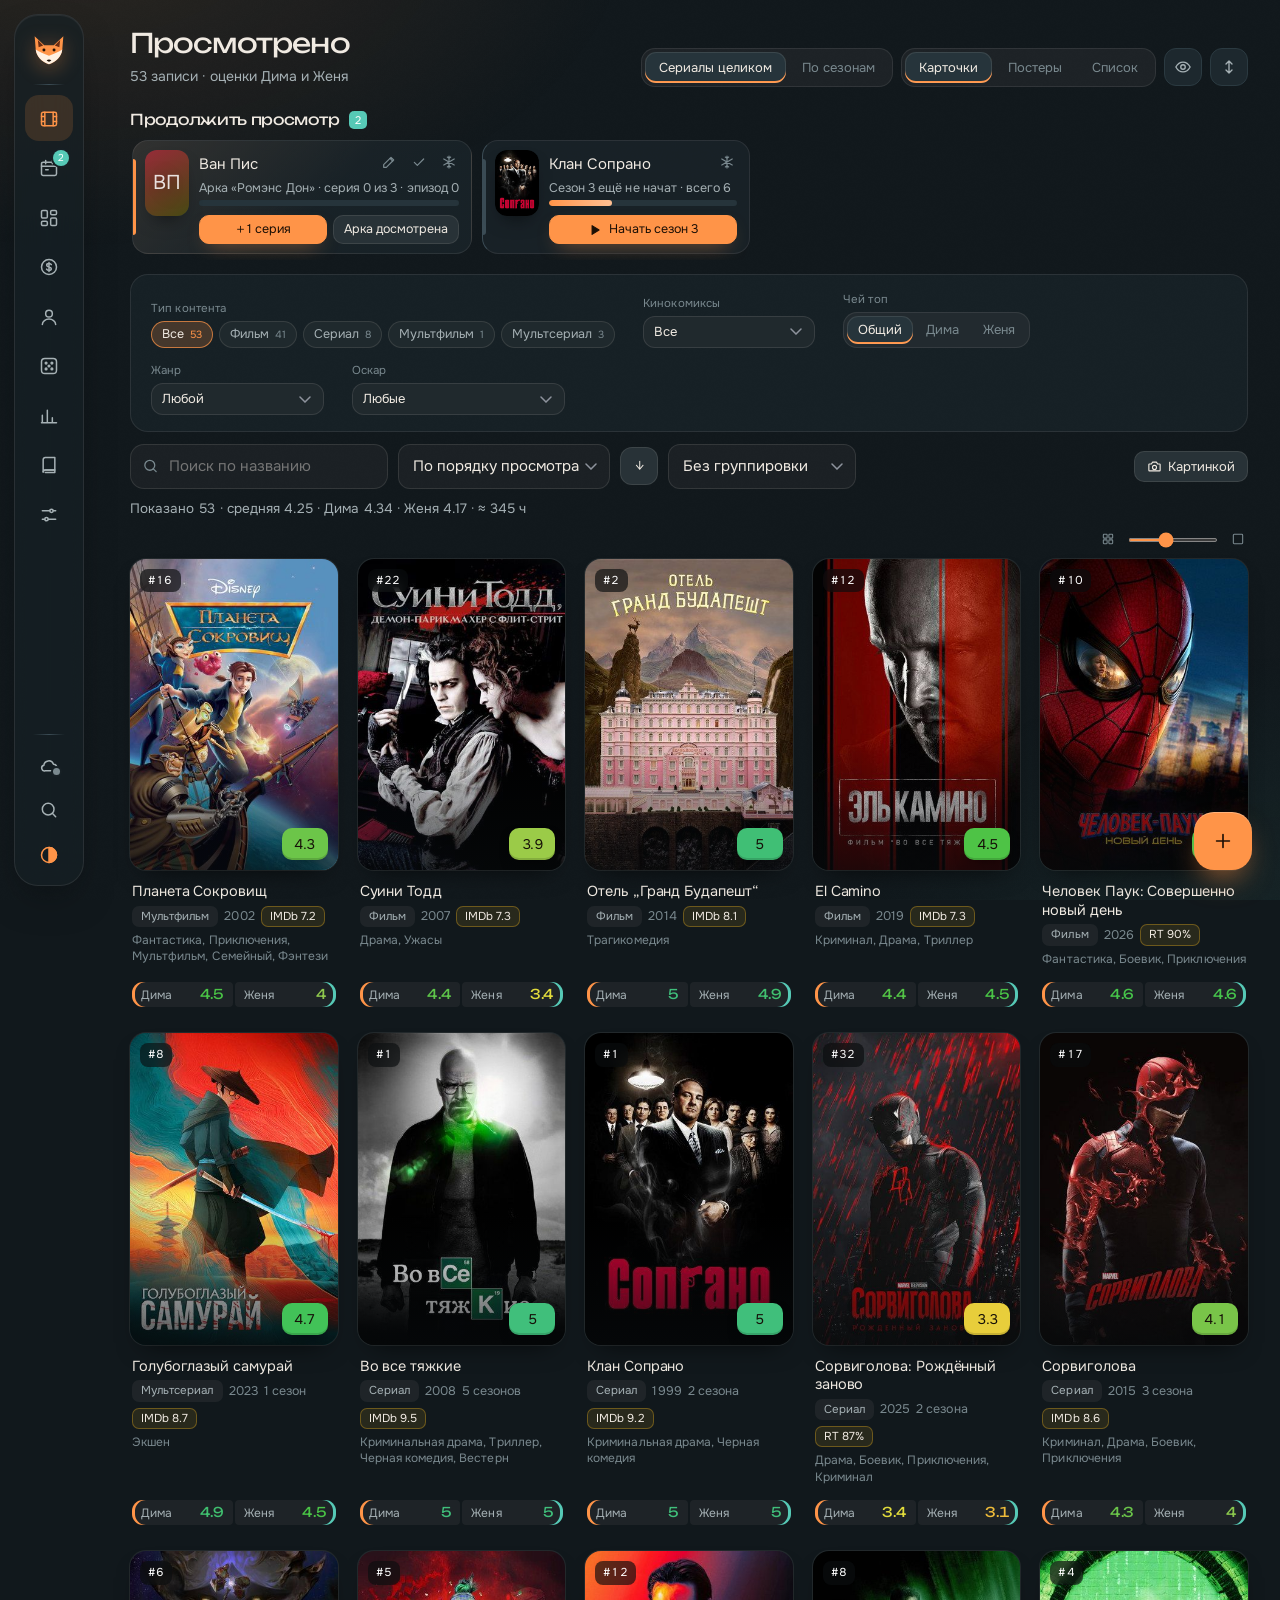
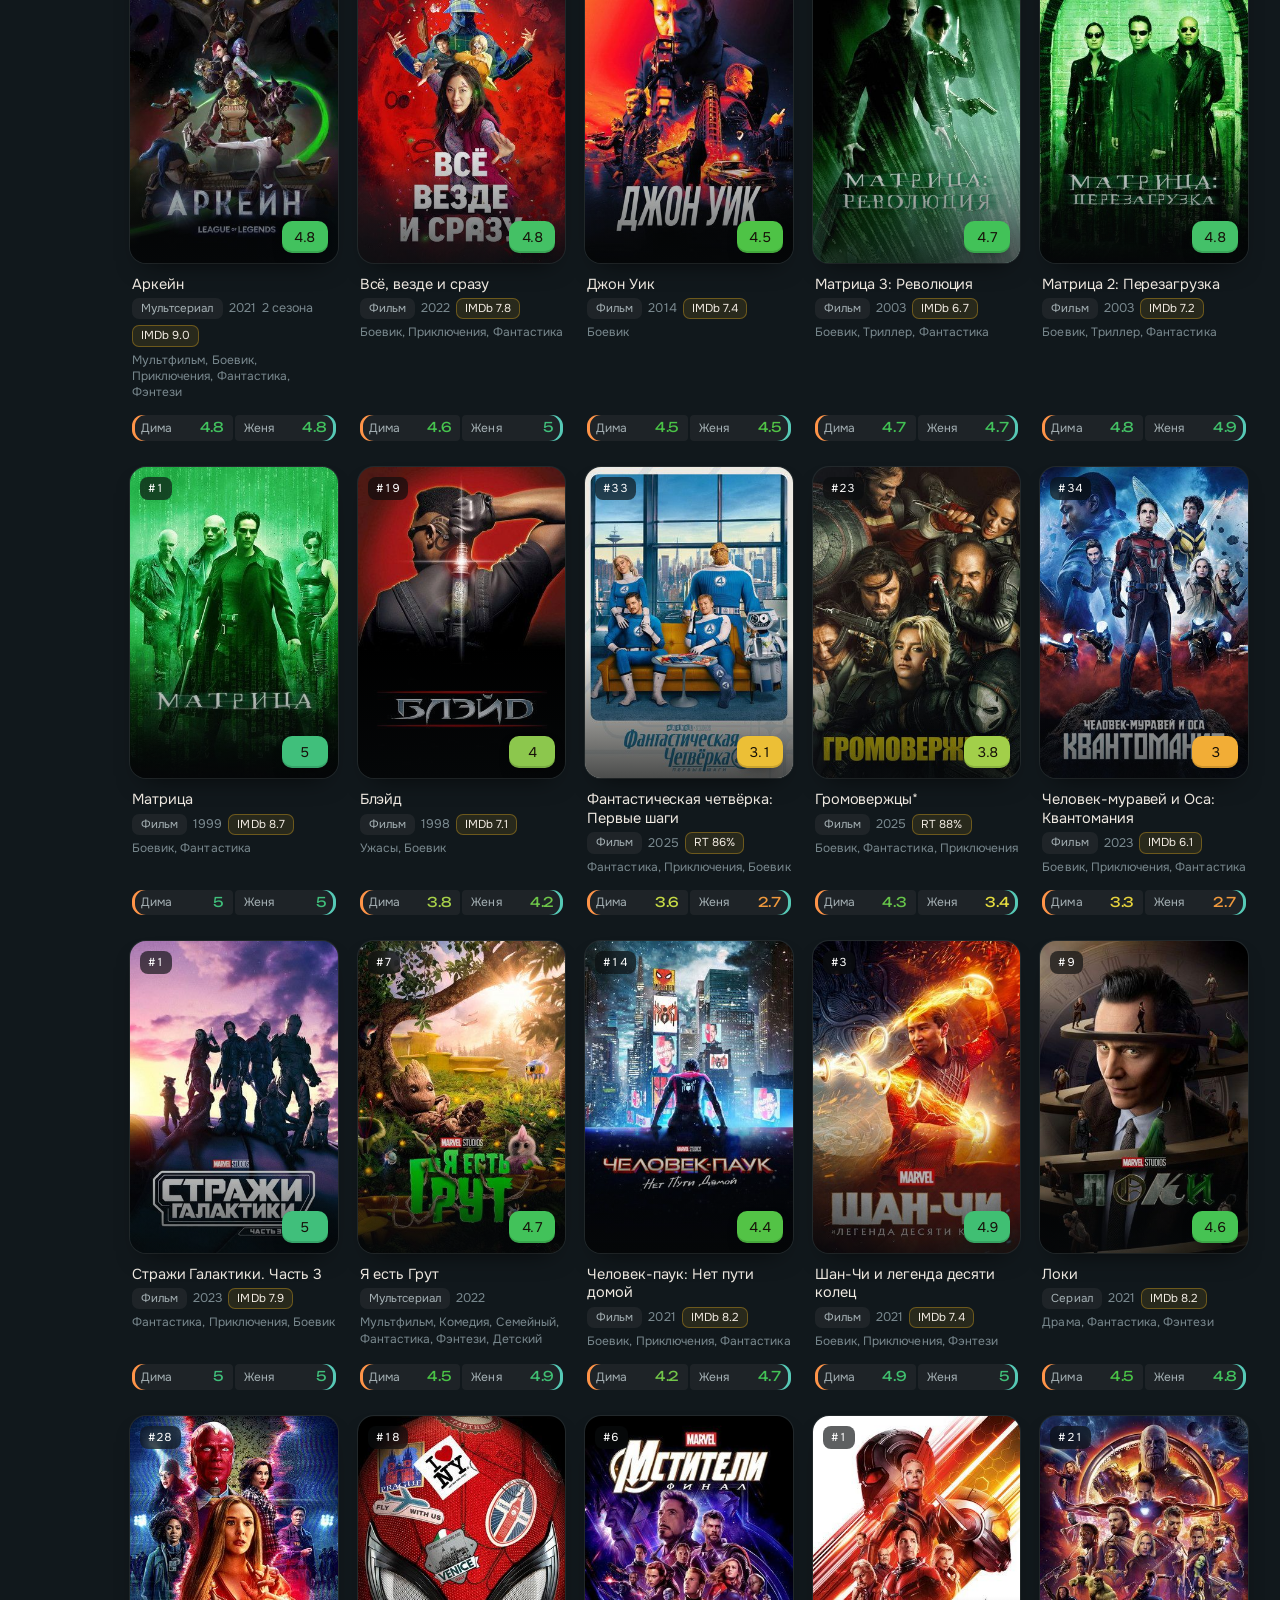
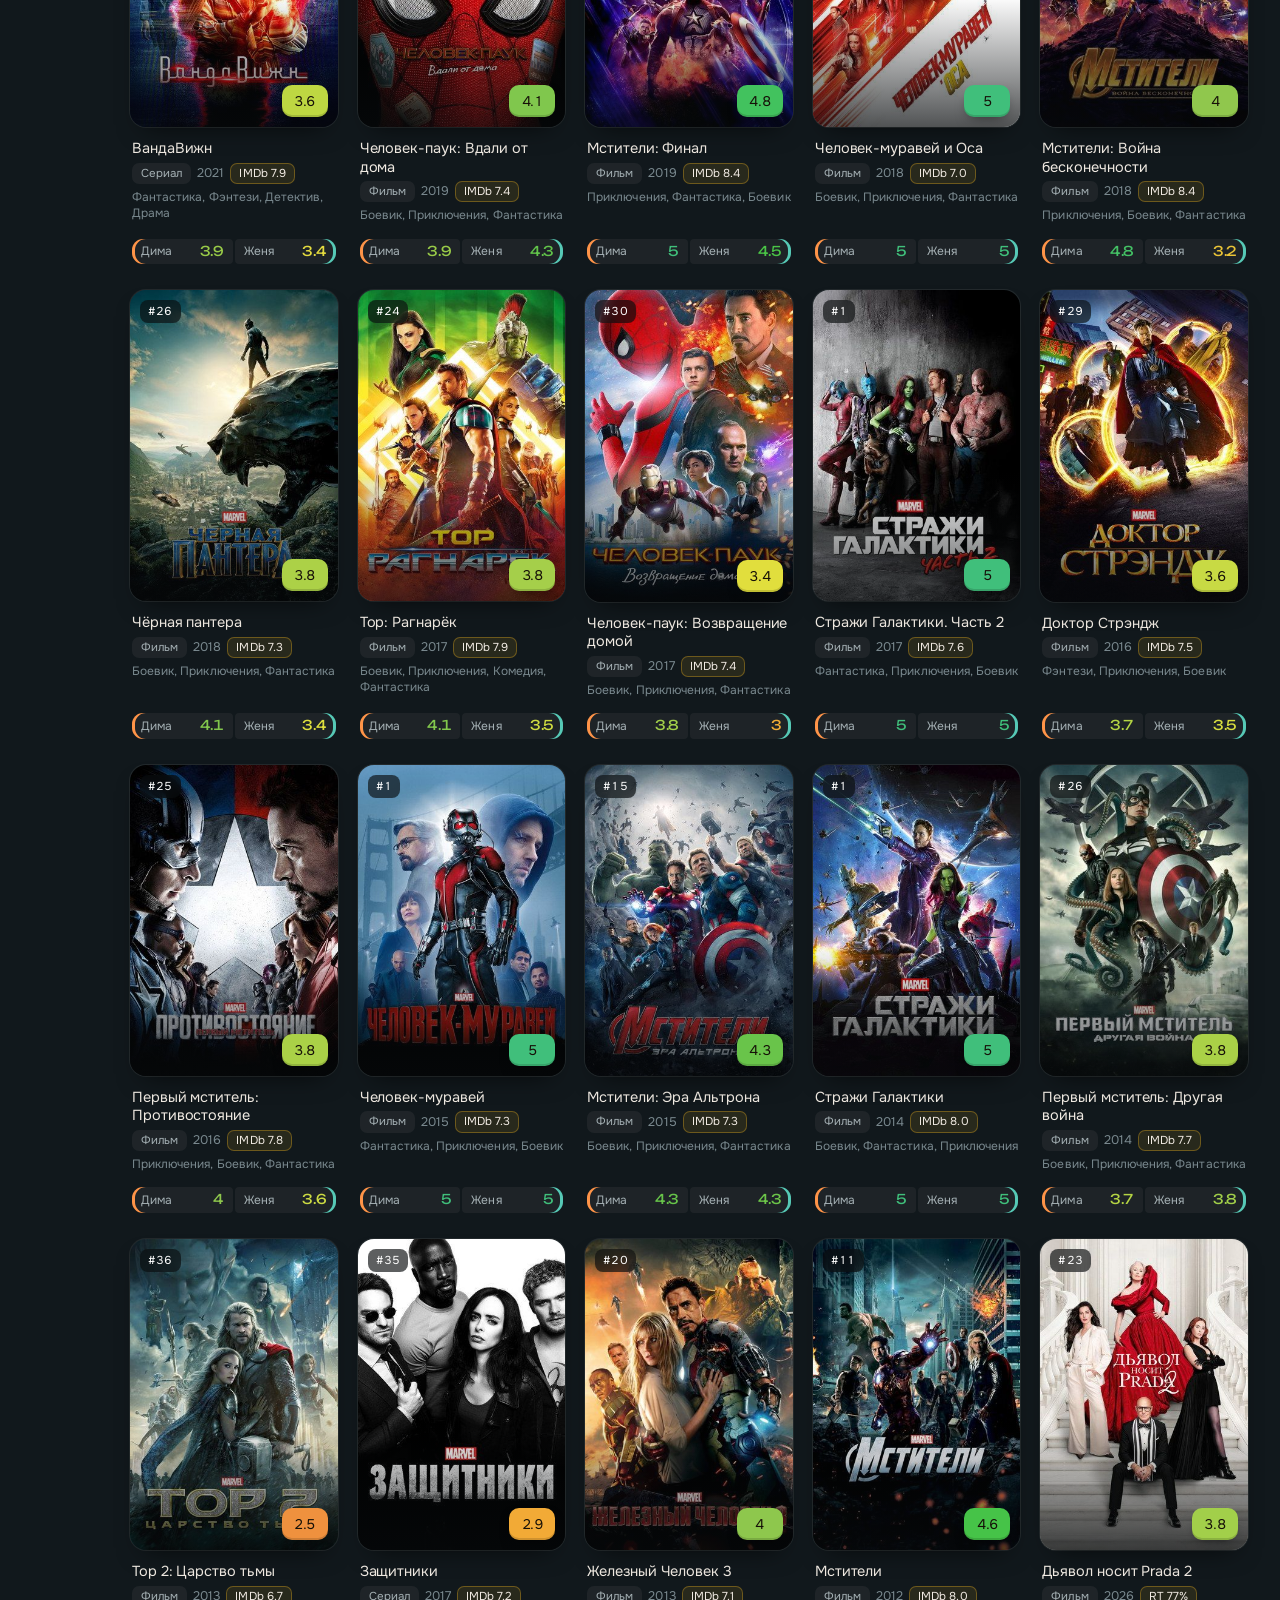
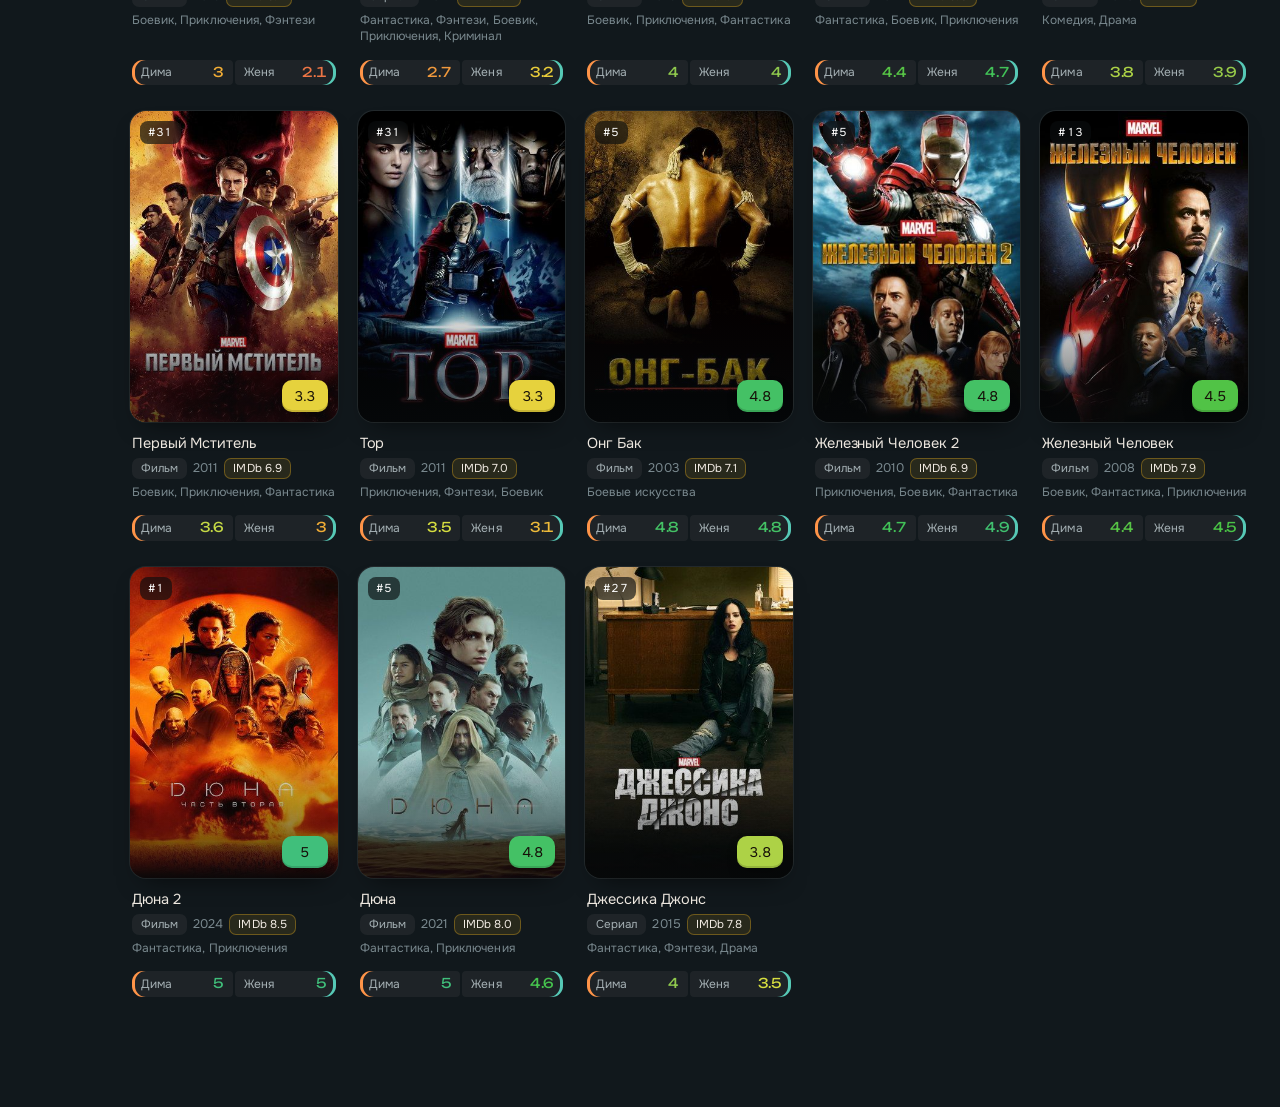
==== index.html @ 74e29191 "Add files via upload" ====
<!doctype html>
<html lang="ru">
<head>
<meta charset="utf-8">
<meta name="viewport" content="width=device-width,initial-scale=1,viewport-fit=cover">
<title>Лисьи оценки</title>
<meta name="theme-color" content="#11181c" id="themeColor">
<meta name="application-name" content="Лисьи Оценки">
<meta name="mobile-web-app-capable" content="yes">
<meta name="apple-mobile-web-app-capable" content="yes">
<meta name="apple-mobile-web-app-status-bar-style" content="black-translucent">
<meta name="apple-mobile-web-app-title" content="Лисьи Оценки">
<link rel="apple-touch-icon" href="[data-uri]">
<link rel="icon" href="data:image/svg+xml,%3Csvg%20viewBox%3D%220%200%2064%2064%22%20xmlns%3D%22http%3A//www.w3.org/2000/svg%22%3E%3Cdefs%3E%3ClinearGradient%20id%3D%22fxg%22%20x1%3D%220%22%20y1%3D%220%22%20x2%3D%221%22%20y2%3D%221%22%3E%3Cstop%20offset%3D%220%22%20stop-color%3D%22%23ffb056%22/%3E%3Cstop%20offset%3D%221%22%20stop-color%3D%22%23f0602a%22/%3E%3C/linearGradient%3E%3C/defs%3E%3Cpath%20d%3D%22M5%206%20L23%2023%20H41%20L59%206%20L57%2031%20C55.5%2045%2045%2054%2032%2059%20C19%2054%208.5%2045%207%2031%20Z%22%20fill%3D%22url%28%23fxg%29%22/%3E%3Cpath%20d%3D%22M11%2013%20L21%2023.5%20L12.5%2027%20Z%20M53%2013%20L43%2023.5%20L51.5%2027%20Z%22%20fill%3D%22%237a2c10%22/%3E%3Cpath%20d%3D%22M7%2031%20C14%2035.5%2022%2039%2032%2043%20C42%2039%2050%2035.5%2057%2031%20C55.5%2045%2045%2054%2032%2059%20C19%2054%208.5%2045%207%2031%20Z%22%20fill%3D%22%23fff3e8%22/%3E%3Ccircle%20cx%3D%2222.5%22%20cy%3D%2232%22%20r%3D%222.8%22%20fill%3D%22%232a1206%22/%3E%3Ccircle%20cx%3D%2241.5%22%20cy%3D%2232%22%20r%3D%222.8%22%20fill%3D%22%232a1206%22/%3E%3Cpath%20d%3D%22M27.5%2051.5%20Q32%2048.5%2036.5%2051.5%20Q32%2057%2027.5%2051.5%20Z%22%20fill%3D%22%232a1206%22/%3E%3C/svg%3E">
<link rel="preconnect" href="https://fonts.googleapis.com">
<link rel="preconnect" href="https://fonts.gstatic.com" crossorigin>
<link href="https://fonts.googleapis.com/css2?family=Onest:wght@400;500;600;700;800&family=Unbounded:wght@400;500;600&display=swap" rel="stylesheet">
<style>
@font-face{font-family:"Samsung Sans";font-weight:400;src:local("Samsung Sans"),local("SamsungSans"),local("SamsungSans-Regular"),url("fonts/SamsungSans-Regular.woff2") format("woff2"),url("fonts/SamsungSans-Regular.ttf") format("truetype")}
@font-face{font-family:"Samsung Sans";font-weight:700;src:local("Samsung Sans Bold"),local("SamsungSans-Bold"),url("fonts/SamsungSans-Bold.woff2") format("woff2"),url("fonts/SamsungSans-Bold.ttf") format("truetype")}
:root{
  --bg:#131416;--bg2:#1a1c1f;--card:#212327;--card2:#292c31;--line:#2f3238;--line2:#3a3e45;
  --tx:#e2e4e8;--tx2:#8e939d;--tx3:#5e6370;
  --acc:#8eaadc;--acc2:#6dbba1;--accTx:#131416;
  --ok:#5ea06c;--bad:#c26054;
  --r:10px;--r2:6px;
  --sh:0 8px 28px rgba(0,0,0,.5);
  --sb:66px;--sb-open:220px;
  --hfont:"Samsung Sans","SamsungOne","Segoe UI",system-ui,-apple-system,sans-serif;
  --font:"Samsung Sans","SamsungOne","Segoe UI",system-ui,-apple-system,Roboto,sans-serif;
  --fox1:#8eaadc;--fox2:#5a7db5;--foxEar:#3a4560;--foxBelly:#e2e4e8;--foxEye:#1a1c1f;
  --gridMin:178px;
  --card-g:rgba(33,35,39,0.55);--bg2-g:rgba(26,28,31,0.65);--bg2-gd:rgba(26,28,31,0.78);--bg2-gdh:rgba(26,28,31,0.72);
  --card-g2:rgba(33,35,39,0.5);--card-gk:rgba(33,35,39,0.45);--card-gs:rgba(33,35,39,0.4);--card-ge:rgba(33,35,39,0.25);--card2-g:rgba(41,44,49,0.5);
  color-scheme:dark;
}
:root[data-theme="light"]{
  --bg:#f0f1f3;--bg2:#e4e6ea;--card:#ffffff;--card2:#f5f6f8;--line:#d5d8de;--line2:#c3c7cf;
  --tx:#16181d;--tx2:#5c6070;--tx3:#8a8e9a;
  --acc:#4a6fa5;--acc2:#3d8e6f;--accTx:#fff;
  --sh:0 6px 20px rgba(20,22,30,.07);
  --fox1:#4a6fa5;--fox2:#3a5585;--foxEar:#7a8da8;--foxBelly:#ffffff;--foxEye:#16181d;
  --card-g:rgba(255,255,255,0.75);--bg2-g:rgba(228,230,234,0.8);--bg2-gd:rgba(228,230,234,0.88);--bg2-gdh:rgba(228,230,234,0.72);
  --card-g2:rgba(255,255,255,0.5);--card-gk:rgba(255,255,255,0.45);--card-gs:rgba(255,255,255,0.4);--card-ge:rgba(255,255,255,0.25);--card2-g:rgba(245,246,248,0.5);
  color-scheme:light;
}
:root[data-theme="warm"]{
  --bg:#100e0b;--bg2:#181410;--card:#1f1b16;--card2:#28231c;--line:#332d25;--line2:#403930;
  --tx:#ece6db;--tx2:#a49989;--tx3:#706457;
  --acc:#cf8a2e;--acc2:#6a917c;--accTx:#100e0b;
  --fox1:#ffb056;--fox2:#f0602a;--foxEar:#7a2c10;--foxBelly:#fff3e8;--foxEye:#2a1206;
  --card-g:rgba(31,27,22,0.55);--bg2-g:rgba(24,20,16,0.65);--bg2-gd:rgba(24,20,16,0.78);--bg2-gdh:rgba(24,20,16,0.72);
  --card-g2:rgba(31,27,22,0.5);--card-gk:rgba(31,27,22,0.45);--card-gs:rgba(31,27,22,0.4);--card-ge:rgba(31,27,22,0.25);--card2-g:rgba(40,35,28,0.5);
}
:root[data-theme="ocean"]{
  --bg:#0a1620;--bg2:#0f1e2c;--card:#142838;--card2:#1a3248;--line:#1e3c52;--line2:#28506a;
  --tx:#d8eaf4;--tx2:#7a9db8;--tx3:#506a80;
  --acc:#56c8d8;--acc2:#44a0b8;--accTx:#0a1620;
  --fox1:#56c8d8;--fox2:#2a90a8;--foxEar:#1a4a5c;--foxBelly:#d8eaf4;--foxEye:#0a1620;
  --card-g:rgba(20,40,56,0.55);--bg2-g:rgba(15,30,44,0.65);--bg2-gd:rgba(15,30,44,0.78);--bg2-gdh:rgba(15,30,44,0.72);
  --card-g2:rgba(20,40,56,0.5);--card-gk:rgba(20,40,56,0.45);--card-gs:rgba(20,40,56,0.4);--card-ge:rgba(20,40,56,0.25);--card2-g:rgba(26,50,72,0.5);
}
:root[data-theme="forest"]{
  --bg:#0c1410;--bg2:#101c16;--card:#162820;--card2:#1e3228;--line:#243c30;--line2:#30503e;
  --tx:#d8f0e4;--tx2:#7aaa90;--tx3:#507060;
  --acc:#6dbba1;--acc2:#a0c878;--accTx:#0c1410;
  --fox1:#6dbba1;--fox2:#3d8e6f;--foxEar:#1a4a30;--foxBelly:#d8f0e4;--foxEye:#0c1410;
  --card-g:rgba(22,40,32,0.55);--bg2-g:rgba(16,28,22,0.65);--bg2-gd:rgba(16,28,22,0.78);--bg2-gdh:rgba(16,28,22,0.72);
  --card-g2:rgba(22,40,32,0.5);--card-gk:rgba(22,40,32,0.45);--card-gs:rgba(22,40,32,0.4);--card-ge:rgba(22,40,32,0.25);--card2-g:rgba(30,50,40,0.5);
}
:root[data-theme="glass"]{
  --bg:#10121a;--bg2:#181c28;--card:#1e2230;--card2:#262a3a;--line:#303648;--line2:#3c4258;
  --tx:#e8eaf0;--tx2:#8a90a8;--tx3:#5a6078;
  --acc:#a8c0f0;--acc2:#80d0b0;--accTx:#10121a;
  --sh:0 8px 32px rgba(0,0,0,.35);
  --fox1:#a8c0f0;--fox2:#7090c8;--foxEar:#404870;--foxBelly:#e8eaf0;--foxEye:#10121a;
  --card-g:rgba(30,34,48,0.55);--bg2-g:rgba(24,28,40,0.65);--bg2-gd:rgba(24,28,40,0.78);--bg2-gdh:rgba(24,28,40,0.72);
  --card-g2:rgba(30,34,48,0.5);--card-gk:rgba(30,34,48,0.45);--card-gs:rgba(30,34,48,0.4);--card-ge:rgba(30,34,48,0.25);--card2-g:rgba(38,42,58,0.5);
}
:root[data-theme="neon"]{
  --bg:#0e0a18;--bg2:#140e22;--card:#1c1430;--card2:#241c3a;--line:#2e2448;--line2:#3a3058;
  --tx:#ece0ff;--tx2:#9a88c0;--tx3:#6a5890;
  --acc:#c77dff;--acc2:#ff6b9d;--accTx:#0e0a18;
  --fox1:#c77dff;--fox2:#9b5de5;--foxEar:#4a2080;--foxBelly:#ece0ff;--foxEye:#0e0a18;
  --card-g:rgba(28,20,48,0.55);--bg2-g:rgba(20,14,34,0.65);--bg2-gd:rgba(20,14,34,0.78);--bg2-gdh:rgba(20,14,34,0.72);
  --card-g2:rgba(28,20,48,0.5);--card-gk:rgba(28,20,48,0.45);--card-gs:rgba(28,20,48,0.4);--card-ge:rgba(28,20,48,0.25);--card2-g:rgba(36,28,58,0.5);
}
*{box-sizing:border-box}
html,body{margin:0}
body{background:var(--bg);color:var(--tx);font:15px/1.5 var(--font);min-height:100vh;-webkit-font-smoothing:antialiased;transition:background .35s ease,color .25s ease;overflow-x:hidden}
body::before{content:"";position:fixed;inset:0;pointer-events:none;z-index:-1;background:radial-gradient(120% 70% at 0% 0%,color-mix(in srgb,var(--acc) 7%,transparent),transparent 55%)}
body::after{content:"";position:fixed;inset:0;pointer-events:none;z-index:-1;opacity:.05;background-image:url("data:image/svg+xml,%3Csvg xmlns='http://www.w3.org/2000/svg' width='160' height='160'%3E%3Cfilter id='n'%3E%3CfeTurbulence type='fractalNoise' baseFrequency='.85' numOctaves='2' stitchTiles='stitch'/%3E%3CfeColorMatrix values='0 0 0 0 .5 0 0 0 0 .5 0 0 0 0 .5 0 0 0 .55 0'/%3E%3C/filter%3E%3Crect width='100%25' height='100%25' filter='url(%23n)'/%3E%3C/svg%3E");mix-blend-mode:overlay}
:root[data-theme="light"] body::after{opacity:.09;mix-blend-mode:multiply}
button,input,select,textarea{font:inherit;color:inherit}
a{color:var(--acc)}
h1,h2,h3{font-family:var(--hfont);font-weight:700;letter-spacing:-.02em;margin:0}

/* ===== SIDEBAR — floating, rounded, sectored ===== */
.sidebar{position:fixed;top:12px;left:12px;bottom:12px;width:var(--sb);z-index:40;
  background:var(--bg2-g);backdrop-filter:blur(18px) saturate(1.2);
  border:1px solid var(--line);border-radius:14px;
  display:flex;flex-direction:column;overflow:hidden;
  transition:width .24s cubic-bezier(.4,0,.2,1),background .35s ease,border-color .3s;
  box-shadow:inset 0 1px 0 rgba(255,255,255,.04),0 10px 30px rgba(0,0,0,.28)}
.sidebar:hover{width:var(--sb-open)}

/* sector: logo */
.sb-logo{display:flex;align-items:center;justify-content:center;height:56px;flex:none;padding:10px;border-bottom:1px solid var(--line)}
.sb-logo svg{width:32px;height:32px;flex:none}
/* fox dynamic colors */
.fox-body{fill:var(--fox1)}.fox-ear{fill:var(--foxEar)}.fox-belly{fill:var(--foxBelly)}.fox-eye{fill:var(--foxEye)}

/* sector: tabs */
.sidebar .tabsw{flex:1;min-height:0;display:flex;flex-direction:column;overflow:hidden;border-bottom:1px solid var(--line)}
.sidebar .tarr{display:none}
.sidebar nav.tabs{display:flex;flex-direction:column;gap:2px;overflow-y:auto;overflow-x:hidden;scrollbar-width:none;padding:8px 8px;flex:1;-webkit-mask-image:none;mask-image:none}
.sidebar nav.tabs::-webkit-scrollbar{display:none}
.sidebar nav.tabs a{color:var(--tx2);text-decoration:none;padding:9px 11px;border-radius:10px;font-weight:600;font-size:13.5px;white-space:nowrap;display:flex;gap:10px;align-items:center;transition:color .15s,background .15s;overflow:hidden}
.sidebar nav.tabs a:hover{color:var(--tx);background:color-mix(in srgb,var(--tx) 6%,transparent)}
.sidebar nav.tabs a{position:relative}
.sidebar nav.tabs a.on{color:var(--tx);background:color-mix(in srgb,var(--tx) 8%,transparent)}
.sidebar nav.tabs a.on::before{content:"";position:absolute;left:0;top:10px;bottom:10px;width:3px;border-radius:0 3px 3px 0;background:var(--acc)}
.sidebar nav.tabs a.on .ic{color:var(--acc)}
.sidebar nav.tabs a .ic{font-size:17px;flex:none;width:24px;text-align:center}
.sidebar nav.tabs a .ln{opacity:0;transition:opacity .18s;white-space:nowrap}
.sidebar:hover nav.tabs a .ln{opacity:1}
.sidebar nav.tabs a .sn{display:none}
.sidebar nav.tabs a .nb{margin-left:auto}
@media (min-width:821px){
  .sidebar:not(:hover) nav.tabs a .nb{position:absolute;left:28px;top:5px;margin:0;min-width:16px;height:16px;padding:0 4px;font-size:10px;border-radius:8px;box-shadow:0 0 0 2px var(--bg2)}
}
.sidebar nav.tabs.drag{cursor:grabbing}
.sidebar nav.tabs.drag a{pointer-events:none}
.sidebar nav.tabs a{user-select:none;-webkit-user-drag:none}

/* sector: action buttons at bottom */
.sb-actions{display:flex;flex-direction:column;gap:4px;padding:8px;flex:none}
.sb-actions .sb-btn{display:flex;align-items:center;gap:10px;padding:9px 11px;border:none;background:transparent;border-radius:10px;cursor:pointer;font-weight:600;font-size:13.5px;color:var(--tx2);white-space:nowrap;overflow:hidden;transition:color .15s,background .15s}
.sb-actions .sb-btn:hover{color:var(--tx);background:color-mix(in srgb,var(--tx) 6%,transparent)}
.sb-actions .sb-btn .sb-ic{font-size:17px;flex:none;width:24px;text-align:center}
.sb-actions .sb-btn .sb-ln{opacity:0;transition:opacity .18s;white-space:nowrap}
.sidebar:hover .sb-actions .sb-btn .sb-ln{opacity:1}
.sb-actions .sb-btn.pri{color:var(--acc)}
.sb-actions .sb-btn.pri:hover{background:color-mix(in srgb,var(--acc) 10%,transparent)}
/* cloud status dot inside sidebar btn */
.sb-actions .sb-btn.cloudb{position:relative}
.sb-actions .sb-btn .sb-ic{position:relative;display:inline-flex;align-items:center;justify-content:center;height:20px}
.sb-actions .sb-btn.cloudb .sb-dot{position:absolute;right:1px;bottom:0;width:7px;height:7px;border-radius:50%;background:var(--tx3);box-shadow:0 0 0 2px var(--bg2)}
.sb-actions .sb-btn.cloudb[data-st="ok"] .sb-dot{background:var(--ok)}
.sb-actions .sb-btn.cloudb[data-st="sync"] .sb-dot,.sb-actions .sb-btn.cloudb[data-st="conn"] .sb-dot{background:var(--acc);animation:cpulse .8s infinite alternate}
.sb-actions .sb-btn.cloudb[data-st="err"] .sb-dot{background:var(--bad)}

/* ===== LAYOUT ===== */
.wrap{max-width:none;padding:0 28px}
header{display:none}
main{margin-left:calc(var(--sb) + 24px);padding:22px 28px 90px}

/* controls — modern */
.btn{border:1px solid var(--line);background:var(--card);padding:7px 14px;border-radius:8px;cursor:pointer;font-weight:600;font-size:13.5px;display:inline-flex;align-items:center;gap:6px;transition:background .15s,border-color .15s,color .15s;white-space:nowrap;position:relative}
.btn:hover{border-color:var(--line2);background:var(--card2)}
.btn:active{background:var(--line)}
.btn:focus-visible,.chip:focus-visible,.seg button:focus-visible{outline:2px solid var(--acc);outline-offset:2px}
.btn.pri{background:var(--acc);border-color:var(--acc);color:var(--accTx)}
.btn.pri:hover{background:var(--acc);border-color:var(--acc);filter:brightness(1.07)}
.btn.ghost{background:transparent;border-color:transparent}
.btn.ghost:hover{background:color-mix(in srgb,var(--tx) 6%,transparent);border-color:transparent;box-shadow:none}
.btn.sm{padding:5px 11px;font-size:13px;border-radius:6px}
.btn.danger{color:var(--bad)}
.btn.icon{width:34px;height:34px;padding:0;justify-content:center;border-radius:8px}
.chips{display:flex;flex-wrap:wrap;gap:6px}
.chip{border:1px solid var(--line);background:transparent;padding:5px 12px;border-radius:999px;cursor:pointer;font-weight:600;font-size:13px;color:var(--tx2);transition:background .15s,border-color .15s,color .15s;display:inline-flex;gap:6px;align-items:center}
.chip:hover{color:var(--tx);border-color:var(--line2)}
.chip.on{background:var(--tx);border-color:var(--tx);color:var(--bg)}
.chip.on small{color:var(--bg);opacity:.6}
.chip small{color:var(--tx3);font-weight:600}
.seg{display:inline-flex;background:var(--card-gs);border:1px solid var(--line);border-radius:9px;padding:2px;gap:2px}
.seg button{border:0;background:transparent;padding:5px 12px;border-radius:7px;cursor:pointer;font-weight:600;font-size:13px;color:var(--tx3);transition:background .15s,color .15s;position:relative}
.seg button:hover{color:var(--tx2)}
.seg button.on{background:var(--card2);color:var(--tx);box-shadow:inset 0 0 0 1px var(--line2)}
.inp,select.inp,textarea.inp{background:var(--card-g2);border:1px solid var(--line);border-radius:8px;padding:9px 14px;outline:none;transition:border-color .2s,box-shadow .2s}
.inp:focus{border-color:var(--acc);box-shadow:0 0 0 1px var(--acc)}
select.inp{cursor:pointer;appearance:none;-webkit-appearance:none;background-image:url("data:image/svg+xml,%3Csvg xmlns='http://www.w3.org/2000/svg' width='12' height='7'%3E%3Cpath d='M1 1l5 5 5-5' fill='none' stroke='%238e939d' stroke-width='1.5' stroke-linecap='round'/%3E%3C/svg%3E");background-repeat:no-repeat;background-position:right 12px center;padding-right:32px}
.search{position:relative;flex:1;min-width:200px;max-width:460px}
.search input{width:100%;padding-left:38px;border-radius:8px}
.search::before{content:"";position:absolute;left:12px;top:50%;width:17px;height:17px;transform:translateY(-50%);background:currentColor;color:var(--tx3);-webkit-mask:var(--m) center/contain no-repeat;mask:var(--m) center/contain no-repeat;transition:color .15s}
.search{--m:url("data:image/svg+xml,%3Csvg xmlns=%22http://www.w3.org/2000/svg%22 viewBox=%220 0 24 24%22 fill=%22none%22 stroke=%22%23000%22 stroke-width=%221.8%22 stroke-linecap=%22round%22 stroke-linejoin=%22round%22%3E%3Ccircle cx=%2211%22 cy=%2211%22 r=%227%22/%3E%3Cpath d=%22M20 20l-4-4%22/%3E%3C/svg%3E")}
.search:focus-within::before{color:var(--acc)}
.toolbar{display:flex;flex-wrap:wrap;gap:10px;align-items:center;margin-bottom:12px}
.toolbar .sp{flex:1}
.flt{display:flex;flex-direction:column;gap:6px}
.flt label{font-size:12.5px;color:var(--tx3);font-weight:600}
.panel{background:var(--card-g);border:1px solid var(--line);border-radius:12px;padding:18px;transition:background .3s,border-color .3s}
.fpanel{display:flex;flex-wrap:wrap;gap:16px 26px;margin-bottom:18px}
.ptitle{display:flex;align-items:end;justify-content:space-between;gap:16px;margin-bottom:18px;flex-wrap:wrap}
.ptitle h1{font-size:26px;letter-spacing:-.02em}
.ptitle p{margin:4px 0 0;color:var(--tx2)}
.muted{color:var(--tx2)}.dim{color:var(--tx3)}
.empty{padding:50px 20px;text-align:center;color:var(--tx3);border:1px dashed var(--line2);border-radius:12px;font-size:14px;background:var(--card-ge)}

/* summary strip */
.kpis{display:grid;grid-template-columns:repeat(auto-fit,minmax(150px,1fr));gap:10px;margin-bottom:18px}
.kpi{background:var(--card-gk);border:1px solid var(--line);border-radius:10px;padding:14px 16px;position:relative}
.kpi b{display:block;font-family:var(--hfont);font-size:26px;font-weight:700;margin-top:2px;letter-spacing:-.02em;font-variant-numeric:tabular-nums}
.kpi span{font-size:12.5px;color:var(--tx3);font-weight:600}
.kpi em{font-style:normal;color:var(--tx2);font-size:13px}

/* score badge */
.sc{display:inline-flex;align-items:center;justify-content:center;text-align:center;line-height:1;vertical-align:middle;box-sizing:border-box;min-width:42px;height:28px;padding:0 8px;border-radius:6px;font-weight:800;font-size:14px;color:#111;font-variant-numeric:tabular-nums;flex:none}
.sc.big{min-width:44px;height:30px;font-size:16px;border-radius:6px;font-family:var(--hfont);font-weight:700}
.sc.na{background:var(--card2)!important;color:var(--tx3);border:1px dashed var(--line2)}
.sc.sm{min-width:34px;height:22px;font-size:12px;border-radius:5px}

/* poster grid */
.grid{display:grid;grid-template-columns:repeat(auto-fill,minmax(var(--gridMin),1fr));gap:16px}
.card{position:relative;background:var(--card-g);border:1px solid var(--line);border-radius:var(--r);overflow:hidden;cursor:pointer;transition:border-color .15s,background .15s;display:flex;flex-direction:column}
.card:hover{border-color:var(--line2);background:var(--card2-g)}
.card .poster img{transition:opacity .35s ease,transform .4s ease}
.card:hover .poster img{transform:scale(1.025)}
@keyframes fade{from{opacity:0;transform:translateY(4px)}to{opacity:1}}
.poster{aspect-ratio:2/3;position:relative;overflow:hidden;background:var(--card2)}
.poster img{width:100%;height:100%;object-fit:cover;display:block}
.ph{position:absolute;inset:0;display:flex;flex-direction:column;justify-content:space-between;padding:14px;color:#fff}
.ph .ini{position:absolute;inset:0;display:grid;place-items:center;font-family:var(--hfont);font-size:46px;font-weight:700;color:rgba(255,255,255,.85);line-height:1;letter-spacing:.02em;text-shadow:0 4px 20px rgba(0,0,0,.4)}
.ph::after{content:"";position:absolute;inset:0;background:linear-gradient(transparent 50%,rgba(0,0,0,.5));pointer-events:none}
.ph .pt{position:relative;z-index:1;margin-top:auto}
.ph .pt{font-weight:700;font-size:14px;line-height:1.25;text-shadow:0 1px 6px rgba(0,0,0,.5)}
.card .rk{position:absolute;top:8px;left:8px;background:rgba(15,16,18,.72);color:#fff;font-weight:700;font-size:12px;padding:2px 7px;border-radius:5px;font-variant-numeric:tabular-nums}
.card .sct{position:absolute;top:8px;right:8px}
.card .body{padding:10px 12px 12px;display:flex;flex-direction:column;gap:4px;flex:1}
.card .t{font-weight:700;line-height:1.25;font-size:14.5px}
.card .m{font-size:12.5px;color:var(--tx3);display:flex;gap:6px;flex-wrap:wrap;align-items:center}
.card .pr{display:flex;gap:8px;margin-top:auto;padding-top:6px;font-size:12px;color:var(--tx2);align-items:center;flex-wrap:wrap}
.card .pr span{display:inline-flex;gap:4px;align-items:center}
.tag{display:inline-block;padding:1px 8px;border-radius:5px;background:var(--card2-g);border:1px solid var(--line);font-size:11.5px;font-weight:700;color:var(--tx2);transition:all .15s}
.tag.acc{background:color-mix(in srgb,var(--acc2) 16%,transparent);border-color:color-mix(in srgb,var(--acc2) 35%,transparent);color:var(--tx)}
.tag.am{background:color-mix(in srgb,var(--acc) 14%,transparent);border-color:color-mix(in srgb,var(--acc) 35%,transparent);color:var(--tx)}
.gen{font-size:12px;color:var(--tx3)}

/* poster-only view */
.grid.posters-only{grid-template-columns:repeat(auto-fill,minmax(calc(var(--gridMin) - 38px),1fr));gap:10px}
.grid.posters-only .card{border-radius:10px}
.grid.posters-only .card .body{display:none}
.grid.posters-only .card .rk{display:none}
.grid.posters-only .card .poster{border-radius:10px}
/* hide scores mode */
.grid.hide-scores .card .sct{display:none}
.grid.hide-scores .card .pr{display:none}
table.t.hide-scores .cv{visibility:hidden}
table.t.hide-scores .sc{visibility:hidden}
.hide-sc-btn{font-size:17px;width:34px;height:34px;padding:0;display:inline-flex;align-items:center;justify-content:center;border:1px solid var(--line);background:var(--card);border-radius:8px;cursor:pointer;color:var(--tx2);transition:all .2s}
.hide-sc-btn:hover{color:var(--tx);border-color:var(--line2);background:var(--card2)}
.hide-sc-btn.on{color:var(--bg);border-color:var(--tx);background:var(--tx)}

/* table */
.tbl-wrap{overflow-x:auto;border:1px solid var(--line);border-radius:var(--r);background:var(--card-g)}
table.t{width:100%;border-collapse:collapse;font-size:14px}
table.t th{position:sticky;top:0;background:var(--card2);color:var(--tx3);font-size:12px;font-weight:600;text-align:left;padding:10px 10px;border-bottom:1px solid var(--line);white-space:nowrap;cursor:default}
table.t th.s{cursor:pointer}
table.t th.s:hover{color:var(--tx)}
table.t td{padding:8px 10px;border-bottom:1px solid var(--line);vertical-align:middle}
table.t tr:last-child td{border-bottom:0}
table.t tbody tr{cursor:pointer;transition:background .12s}
table.t tbody tr:hover{background:var(--card2)}
table.t .c{text-align:center}
table.t .num{color:var(--tx3);font-variant-numeric:tabular-nums;width:40px}
.mini{width:34px;height:48px;border-radius:5px;overflow:hidden;position:relative;flex:none;background:var(--card2)}
.mini img{width:100%;height:100%;object-fit:cover}
.mini .ph{padding:4px;justify-content:center;align-items:center}
.mini .ph .ini{font-size:12px}.mini .ph::after{display:none}
.tt{display:flex;align-items:center;gap:10px;min-width:220px}
.tt b{font-weight:700}
.cv{font-variant-numeric:tabular-nums;color:var(--tx2);font-weight:600}

/* series */
.ser{background:var(--card-g);border:1px solid var(--line);border-radius:var(--r);padding:16px;margin-bottom:14px;display:grid;grid-template-columns:110px 1fr;gap:18px;animation:fade .25s both}
.ser .poster{border-radius:8px;cursor:pointer}
.ser h3{font-size:17px;cursor:pointer}
.ser .hd{display:flex;gap:12px;align-items:flex-start;justify-content:space-between;flex-wrap:wrap}
.ser .meta{color:var(--tx3);font-size:13px;margin-top:4px;display:flex;flex-wrap:wrap;gap:8px}
.smat{margin-top:12px;overflow-x:auto}
.smat table{border-collapse:separate;border-spacing:3px;font-size:13px}
.smat th{color:var(--tx3);font-weight:600;font-size:12px;padding:2px 4px;text-align:center;white-space:nowrap}
.smat th.l{text-align:left;padding-right:12px}
.smat td{padding:0}
.smat .cell{min-width:46px;height:32px;border-radius:6px;display:flex;align-items:center;justify-content:center;text-align:center;line-height:1;font-weight:800;color:#111;cursor:pointer;transition:transform .12s;font-variant-numeric:tabular-nums}
.smat .cell:hover{transform:scale(1.05)}
.smat .cell.na{background:var(--card2);color:var(--tx3);border:1px dashed var(--line2);font-weight:600}
.smat .cell.add{background:transparent;border:1px dashed var(--line2);color:var(--tx3)}
.smat .cell.add:hover{border-color:var(--acc);color:var(--acc)}
.smat tr.avg .cell{box-shadow:inset 0 0 0 2px rgba(255,255,255,.3)}
.smat.svt{max-height:min(460px,60vh);overflow:auto;border:1px solid var(--line);border-radius:10px;padding:2px 4px}
.shotting .smat.svt{max-height:none;overflow:visible}
@media (max-width:700px){.smat.svt{max-height:none;overflow:visible}.smat.svt td:not(.l):not(.n){width:48px}.smat.svt .cell{min-width:42px}}
.smat.svt table{width:100%}
.smat.svt thead th{position:sticky;top:0;background:var(--bg2);z-index:1;padding:8px 4px 6px}
.smat.svt td.n{color:var(--tx3);font-weight:700;font-size:12px;text-align:right;padding-right:4px;width:1%;font-variant-numeric:tabular-nums}
.smat.svt td.l{text-align:left;padding:2px 8px 2px 4px;line-height:1.25}
.smat.svt .nm{display:block;font-weight:600;color:var(--tx)}
.smat.svt .ep{display:block;font-size:11.5px;color:var(--tx3)}
.smat.svt td:not(.l):not(.n){width:56px}
.smat.svt td.av .cell{box-shadow:inset 0 0 0 2px rgba(255,255,255,.3)}
.smat .cell.add.wide{justify-content:flex-start;padding:0 12px;font-weight:600;font-size:13px}
.bars{display:flex;align-items:flex-end;gap:6px;height:64px;margin-top:10px}
.bars div{flex:0 0 26px;border-radius:4px 4px 2px 2px;position:relative}
.bars div span{position:absolute;bottom:-17px;left:0;right:0;text-align:center;font-size:10.5px;color:var(--tx3);font-weight:700}

/* plan */
.plan .card .act{display:flex;gap:6px;margin-top:auto;padding-top:8px}
.plan .card .act .btn{flex:1;justify-content:center}
.prog{height:5px;border-radius:3px;background:var(--card2);overflow:hidden}
.prog i{display:block;height:100%;background:var(--acc);border-radius:3px}

/* comics */
.cphase{margin-bottom:16px;background:var(--card-g);border:1px solid var(--line);border-radius:var(--r);overflow:hidden;animation:fade .25s both}
.cphase .hd{display:flex;align-items:center;gap:16px;padding:14px 16px;border-bottom:1px solid var(--line);flex-wrap:wrap;background:linear-gradient(90deg,color-mix(in srgb,var(--pc) 18%,transparent),transparent 60%)}
.cphase .hd h3{font-size:16px;display:flex;gap:10px;align-items:center}
.cphase .hd h3 i{width:10px;height:10px;border-radius:50%;background:var(--pc)}
.cphase .st{display:flex;gap:16px;margin-left:auto;font-size:13px;color:var(--tx2);align-items:center;flex-wrap:wrap}
.cphase .st b{color:var(--tx)}
.cphase .pbar{width:120px}
.crow{display:grid;grid-template-columns:44px minmax(0,1fr) 54px 124px 124px 132px;gap:10px;align-items:center;padding:8px 16px;border-bottom:1px solid var(--line);font-size:14px}
.crow:last-child{border-bottom:0}
.crow:hover{background:var(--card2)}
.crow .n{color:var(--tx3);font-weight:800;font-variant-numeric:tabular-nums}
.crow .yr{color:var(--tx3)}
.crow .ttl{font-weight:600;cursor:pointer}
.crow.w .ttl{color:var(--tx)}
.crow:not(.w) .ttl{color:var(--tx2)}
.crow .rs{display:flex;gap:4px}
.crow .acts{display:flex;gap:4px;justify-content:flex-end}
.stt{font-size:12px;font-weight:700;display:inline-flex;gap:5px;align-items:center;padding:3px 9px;border-radius:6px;border:1px solid var(--line)}
.stt.w{color:var(--ok);border-color:color-mix(in srgb,var(--ok) 40%,transparent);background:color-mix(in srgb,var(--ok) 8%,transparent)}
.stt.p{color:var(--acc);border-color:color-mix(in srgb,var(--acc) 40%,transparent);background:color-mix(in srgb,var(--acc) 8%,transparent)}
.stt.n{color:var(--tx3)}
.uni{display:flex;gap:10px;margin-bottom:18px}
.uni button{flex:0 0 auto;border:1px solid var(--line);background:var(--card);border-radius:var(--r);padding:9px 18px;cursor:pointer;font-family:var(--hfont);font-weight:700;font-size:18px;letter-spacing:.01em;color:var(--tx2);transition:.15s}
.uni button.on.m{background:#b8191e;color:#fff;border-color:#b8191e}
.uni button.on.d{background:#0a5cc2;color:#fff;border-color:#0a5cc2}

/* stats */
.sgrid{display:grid;grid-template-columns:repeat(auto-fit,minmax(min(340px,100%),1fr));gap:14px}
.sgrid>*{min-width:0}
.sbox{background:var(--card-g);border:1px solid var(--line);border-radius:var(--r);padding:16px 18px;animation:fade .25s both}
.sbox h3{font-size:14.5px;margin-bottom:14px;display:flex;justify-content:space-between;align-items:center;gap:6px 10px;flex-wrap:wrap}
.hb{display:grid;grid-template-columns:110px 1fr 46px;gap:10px;align-items:center;font-size:13.5px;margin:7px 0}
.hb .tr{height:8px;background:var(--card2);border-radius:4px;overflow:hidden}
.hb .tr i{display:block;height:100%;border-radius:4px}
.hb b{text-align:right;font-variant-numeric:tabular-nums}
.lst{display:flex;flex-direction:column;gap:2px}
.lst .r{display:flex;align-items:center;gap:10px;padding:6px 6px;border-radius:8px;cursor:pointer;font-size:14px}
.lst .r:hover{background:var(--card2)}
.lst .r .x{flex:1;min-width:0;overflow:hidden;text-overflow:ellipsis;white-space:nowrap}
.lg{display:flex;gap:14px;font-size:12.5px;color:var(--tx2);flex-wrap:wrap}
.lg i{display:inline-block;width:10px;height:10px;border-radius:3px;margin-right:5px;vertical-align:-1px}

/* guide */
.gintro{display:grid;grid-template-columns:repeat(auto-fit,minmax(240px,1fr));gap:12px;margin-bottom:20px}
.gnav{display:flex;gap:8px;flex-wrap:wrap;margin-bottom:16px}.gnav a{text-decoration:none}
.gcat{background:var(--card);border:1px solid var(--line);border-radius:var(--r);padding:22px 24px;margin-bottom:16px;scroll-margin-top:80px}
.gcat>h2{font-size:21px;display:flex;align-items:center;gap:12px;margin-bottom:12px}
.gcat>h2 i{font-style:normal;width:40px;height:40px;border-radius:10px;display:grid;place-items:center;font-size:20px;background:color-mix(in srgb,var(--gc) 18%,transparent);border:1px solid color-mix(in srgb,var(--gc) 40%,transparent)}
.gcat .lead{font-size:16px;color:var(--tx);margin:0 0 10px}
.gcat p{margin:6px 0;color:var(--tx2)}
.gcat h4{font-family:var(--hfont);font-weight:600;font-size:14.5px;margin:20px 0 6px;color:var(--tx);display:flex;gap:8px;align-items:baseline}
.gcat h4 span{color:var(--gc);font-size:12.5px}
.gcat .lab{color:var(--tx);font-weight:700;margin:10px 0 4px}
.gcat ul{margin:4px 0 8px;padding:0;list-style:none;display:flex;flex-wrap:wrap;gap:6px}
.gcat ul li{background:var(--card2);border:1px solid var(--line);padding:3px 10px;border-radius:6px;font-size:13.5px;color:var(--tx2)}
.gsub{display:grid;grid-template-columns:repeat(auto-fit,minmax(300px,1fr));gap:4px 26px}
.gsub>div{border-top:1px solid var(--line);padding-top:2px}

/* dialogs */
dialog{border:1px solid var(--line2);background:var(--bg2-gd);backdrop-filter:blur(22px) saturate(1.2);color:var(--tx);border-radius:14px;padding:0;max-width:min(860px,calc(100vw - 24px));width:100%;max-height:calc(100vh - 30px);box-shadow:0 24px 80px rgba(0,0,0,.5),0 0 0 1px color-mix(in srgb,var(--line) 40%,transparent)}
dialog::backdrop{background:rgba(8,8,10,.6);backdrop-filter:blur(4px)}
dialog[open]{animation:dialogIn .18s ease-out both}
@keyframes dialogIn{from{opacity:0;transform:translateY(6px)}}
.dh{display:flex;align-items:center;justify-content:space-between;gap:12px;padding:18px 22px;border-bottom:1px solid var(--line);position:sticky;top:0;background:var(--bg2-gdh);z-index:2;border-radius:14px 14px 0 0}
.dh h2{font-size:18px}
.db{padding:20px 22px}
.df{display:flex;gap:8px;justify-content:flex-end;padding:16px 22px;border-top:1px solid var(--line);position:sticky;bottom:0;background:var(--bg2-gdh);flex-wrap:wrap;border-radius:0 0 14px 14px}
.df .sp{flex:1}
.form{display:grid;grid-template-columns:repeat(6,minmax(0,1fr));gap:14px 16px}
.form .f{display:flex;flex-direction:column;gap:6px;grid-column:span 3}
.form .f.s2{grid-column:span 2}.form .f.s1{grid-column:span 1}.form .f.s6{grid-column:span 6}.form .f.s4{grid-column:span 4}
.form label{font-size:12.5px;color:var(--tx3);font-weight:600}
.form .hint{font-size:12px;color:var(--tx3)}
.chk{display:flex;gap:10px;align-items:center;cursor:pointer;font-weight:600;transition:color .15s}
.chk:hover{color:var(--tx)}
.chk input{width:18px;height:18px;accent-color:var(--acc);border-radius:5px;cursor:pointer}
.pedit{display:grid;grid-template-columns:150px 1fr;gap:16px;align-items:start}
.pedit .poster{border-radius:10px}
.drop{border:2px dashed var(--line2);border-radius:14px;padding:16px;text-align:center;color:var(--tx3);font-size:13px;transition:all .2s}
.drop.ov{border-color:var(--acc);color:var(--acc);background:color-mix(in srgb,var(--acc) 5%,transparent)}

/* detail */
.det{display:grid;grid-template-columns:240px minmax(0,1fr);gap:24px}
.det>div{min-width:0}
.det .poster{border-radius:var(--r);box-shadow:var(--sh)}
.det h2{font-size:24px;line-height:1.2;letter-spacing:-.02em}
.det .meta{display:flex;flex-wrap:wrap;gap:8px;margin:10px 0 14px;color:var(--tx2);font-size:14px;align-items:center}
.det .syn{color:var(--tx2);margin:0 0 16px;white-space:pre-wrap}
.det .scores{display:flex;gap:18px;align-items:center;margin-bottom:16px;flex-wrap:wrap}
.det .scores div{display:flex;flex-direction:column;gap:5px;align-items:center;text-align:center;font-size:12.5px;color:var(--tx3);font-weight:600}
.ctbl{border-collapse:separate;border-spacing:3px;font-size:13px}
.ctbl th{color:var(--tx3);font-size:12px;font-weight:600;padding:0 4px}
.ctbl th.l{text-align:left}
.ctbl td.l{font-weight:700;padding-right:10px}
.dsec{margin-top:18px}
.dsec h4{font-size:13px;font-weight:600;color:var(--tx2);margin:0 0 8px}

/* rate */
.rtbl{width:100%;border-collapse:separate;border-spacing:5px}
.rtbl th{font-size:12px;color:var(--tx2);font-weight:700;text-align:center;padding:0 2px 4px}
.rtbl th .q{display:inline-grid;place-items:center;width:16px;height:16px;border-radius:50%;background:var(--card2);color:var(--tx3);font-size:10px;margin-left:3px;cursor:help;border:1px solid var(--line2)}
.rtbl td.l{font-weight:800;white-space:nowrap;padding-right:6px}
.rtbl input{width:100%;min-width:52px;text-align:center;font-weight:800;font-size:16px;padding:9px 4px;border-radius:10px;background:var(--card);border:1px solid var(--line);outline:none;font-variant-numeric:tabular-nums;transition:border-color .2s,box-shadow .2s}
.rtbl input:focus{border-color:var(--acc);box-shadow:0 0 0 3px color-mix(in srgb,var(--acc) 15%,transparent)}
.rtbl td.av{text-align:center}
.rres{display:flex;align-items:center;gap:14px;justify-content:flex-end;margin-top:6px;font-weight:700;color:var(--tx2)}
.qp{display:flex;gap:4px;justify-content:center;margin-top:10px;flex-wrap:wrap}
.qp button{border:1px solid var(--line);background:var(--card);border-radius:8px;padding:5px 10px;cursor:pointer;font-weight:700;font-size:13px;transition:all .15s}
.qp button:hover{border-color:var(--acc);background:color-mix(in srgb,var(--acc) 8%,var(--card))}
.ghint{margin-top:12px;background:var(--card-gk);border:1px solid var(--line);border-radius:10px;padding:10px 14px;font-size:13px;color:var(--tx2);min-height:44px}
.ghint b{color:var(--tx)}

/* === THEME PICKER PANEL === */
.theme-picker{position:fixed;z-index:50;display:none;flex-direction:column;gap:4px;padding:8px;
  background:color-mix(in srgb,var(--bg2) 75%,transparent);backdrop-filter:blur(24px) saturate(1.4);
  border:1px solid var(--line2);border-radius:12px;
  box-shadow:0 12px 40px rgba(0,0,0,.35);min-width:180px;animation:tpIn .15s ease-out both}
.theme-picker.open{display:flex}
@keyframes tpIn{from{opacity:0;transform:translateY(4px)}}
.theme-picker .tp-item{display:flex;align-items:center;gap:10px;padding:9px 14px;border:none;background:transparent;
  border-radius:10px;cursor:pointer;font-weight:600;font-size:13.5px;color:var(--tx2);transition:all .15s;white-space:nowrap}
.theme-picker .tp-item:hover{background:color-mix(in srgb,var(--tx) 8%,transparent);color:var(--tx)}
.theme-picker .tp-item.on{background:color-mix(in srgb,var(--acc) 16%,transparent);color:var(--acc)}
.theme-picker .tp-item .tp-ic{font-size:17px;width:24px;text-align:center;flex:none}
.theme-picker .tp-item .tp-dot{width:12px;height:12px;border-radius:50%;flex:none;box-shadow:inset 0 0 0 1px rgba(255,255,255,.15)}
.theme-picker .tp-item .tp-check{margin-left:auto;font-size:14px;opacity:0}
.theme-picker .tp-item.on .tp-check{opacity:1}

/* FAB — floating add button */
.fab{position:fixed;right:24px;bottom:28px;z-index:45;width:52px;height:52px;border-radius:50%;border:0;background:var(--acc);color:var(--accTx);cursor:pointer;display:flex;align-items:center;justify-content:center;box-shadow:0 6px 18px rgba(0,0,0,.35);transition:filter .15s}
.fab .ico{width:22px;height:22px}
.fab:hover{filter:brightness(1.08)}
.fab:active{filter:brightness(.95)}

/* grid size slider */
.grid-sizer{display:flex;align-items:center;gap:8px}
.grid-sizer input[type="range"]{width:90px;accent-color:var(--acc);height:4px;cursor:pointer}
.grid-sizer .gs-label{font-size:12px;color:var(--tx3);font-weight:600;min-width:20px;text-align:center}

.toast{position:fixed;left:50%;bottom:24px;transform:translateX(-50%) translateY(16px);background:var(--tx);color:var(--bg);padding:10px 16px;border-radius:8px;font-weight:600;opacity:0;transition:all .3s cubic-bezier(.4,0,.2,1);z-index:100;pointer-events:none;max-width:90vw;text-align:center;box-shadow:0 8px 24px rgba(0,0,0,.3)}
.toast.on{opacity:1;transform:translateX(-50%)}
.fbtn{display:none!important}

/* data */
.dgrid{display:grid;grid-template-columns:repeat(auto-fit,minmax(320px,1fr));gap:14px}
.dgrid .panel h3{font-size:15px;margin-bottom:10px}
.dgrid .panel p{color:var(--tx2);margin:0 0 12px;font-size:14px}
.row{display:flex;gap:8px;flex-wrap:wrap;align-items:center}
.ed-list{display:flex;flex-direction:column;gap:6px;margin-bottom:10px}
.ed-list .row .inp{flex:1}

/* ===== tab switch crossfade ===== */
#view.tab-in{animation:tabIn .2s ease-out both}
@keyframes tabIn{from{opacity:0}to{opacity:1}}

/* ===== skeleton shimmer while posters load ===== */
.sk{background:var(--card2)}
.sk::before{content:"";position:absolute;inset:0;z-index:1;pointer-events:none;
  background:linear-gradient(100deg,transparent 20%,rgba(255,255,255,.07) 40%,rgba(255,255,255,.13) 50%,rgba(255,255,255,.07) 60%,transparent 80%) var(--card2);
  background-size:220% 100%;animation:shimmer 1.3s linear infinite}
:root[data-theme="light"] .sk::before{background-image:linear-gradient(100deg,transparent 20%,rgba(255,255,255,.55) 40%,rgba(255,255,255,.9) 50%,rgba(255,255,255,.55) 60%,transparent 80%)}
.card.sk{background:var(--card-g)}
.card.sk .poster::before{content:"";position:absolute;inset:0;z-index:1;pointer-events:none;background:linear-gradient(100deg,transparent 20%,rgba(255,255,255,.07) 40%,rgba(255,255,255,.13) 50%,rgba(255,255,255,.07) 60%,transparent 80%) var(--card2);background-size:220% 100%;animation:shimmer 1.3s linear infinite}
.card.sk::before{display:none}
.card.sk .poster img{opacity:0}
.card .poster img{transition:opacity .35s ease}
.mini.sk::before{border-radius:inherit}
@keyframes shimmer{from{background-position:120% 0}to{background-position:-120% 0}}

/* ===== lazy sentinel ===== */
.lazy-s{grid-column:1/-1;height:1px}
tr.lazy-s td{padding:0;border:0}

/* ===== card groups ===== */
.grp{margin-bottom:14px}
.grp-h{display:flex;align-items:baseline;gap:10px;width:100%;border:0;border-bottom:1px solid var(--line);background:transparent;border-radius:0;padding:8px 2px;cursor:pointer;text-align:left;margin-bottom:12px;transition:background .2s,border-color .2s}
.grp-h:hover{border-color:var(--line2)}
.grp-h b{font-family:var(--hfont);font-size:17px;letter-spacing:-.01em}
.grp-h small{color:var(--tx3);font-weight:600;font-size:12.5px;margin-left:auto}
.grp-ar{color:var(--tx3);font-size:12px;transition:transform .22s ease;width:14px;text-align:center}
.grp.closed .grp-ar{transform:rotate(-90deg)}
.grp.closed .grp-h{margin-bottom:0}
.grp-b{animation:fade .25s both}

/* ===== drag-and-drop reorder ===== */
.reorder-bar{display:flex;align-items:center;gap:12px;flex-wrap:wrap;padding:10px 12px 10px 16px;margin-bottom:16px;border-radius:10px;border:1px solid var(--line2);background:var(--card-g);color:var(--tx);font-size:13.5px}
.reorder-bar .btn{margin-left:auto}
.grid.reorder .card{cursor:grab;user-select:none;-webkit-user-select:none;animation:none}
.grid.reorder .card:hover{transform:none}
.grid.reorder.dragging .card{transition:transform .2s ease}
.grid.reorder .card.drag-src{opacity:.25;outline:2px dashed var(--acc);outline-offset:-2px}
.drag-ghost{position:fixed;left:0;top:0;z-index:200;pointer-events:none;box-shadow:0 18px 40px rgba(0,0,0,.45);opacity:.96;cursor:grabbing}
.drag-h{display:none;position:absolute;left:6px;bottom:6px;z-index:2;width:34px;height:34px;place-items:center;border-radius:9px;background:rgba(0,0,0,.55);backdrop-filter:blur(6px);color:#fff;font-size:18px;touch-action:none}
.grid.reorder .drag-h{display:grid}

/* ===== statistics over time ===== */
.sbox.wide{grid-column:1/-1}
.sbox h3 .seg{font-family:var(--font);font-size:12px}
.sbox h3 .seg button{padding:4px 10px;font-size:12px}
.tstats{display:flex;flex-wrap:wrap;gap:6px 22px;font-size:13px;color:var(--tx2);align-items:center}
.tstats b{color:var(--tx)}
.tc-w{min-height:130px}
.tchart{display:block;overflow:visible}
.tc-grid{stroke:var(--line);stroke-width:1}
.tc-ax{fill:var(--tx3);font-size:10.5px;font-weight:600;font-family:var(--font)}
.tc-bar{fill:var(--acc)}
.tc-line{fill:none;stroke:var(--acc2);stroke-width:2;stroke-linejoin:round;stroke-linecap:round}
.tc-dot{fill:var(--acc2);stroke:var(--bg2);stroke-width:2}
.tc-hit:hover rect{fill:color-mix(in srgb,var(--tx) 6%,transparent)}
.tc-hit:hover .tc-bar{fill:var(--tx)}
.tc-hit:hover .tc-dot{r:6}
.tdet{margin-top:14px}
.tdet summary{cursor:pointer;color:var(--tx2);font-size:13px;font-weight:600}
.tdet table{margin-top:8px}

/* ===== global search ===== */
dialog.gs{max-width:min(620px,calc(100vw - 24px));margin-top:12vh;margin-bottom:auto;padding:0;overflow:hidden}
dialog.gs[open]{animation:gsIn .15s ease-out both}
@keyframes gsIn{from{opacity:0;transform:translateY(-4px)}}
.gs-box{display:flex;flex-direction:column;max-height:70vh}
.gs-in{display:flex;align-items:center;gap:10px;padding:14px 18px;border-bottom:1px solid var(--line)}
.gs-in span{font-size:20px;color:var(--acc)}
.gs-in input{flex:1;border:0;background:transparent;outline:none;font-size:17px;color:var(--tx);padding:4px 0}
.gs kbd{font:700 11px/1 var(--font);padding:4px 6px;border-radius:5px;border:1px solid var(--line2);background:var(--card2-g);color:var(--tx2)}
.gs-res{overflow-y:auto;padding:6px 8px 10px;min-height:80px}
.gs-g{font-size:12.5px;color:var(--tx3);font-weight:600;padding:12px 10px 6px}
.gs-g small{color:var(--tx3);opacity:.7}
.gs-r{display:flex;align-items:center;gap:12px;width:100%;padding:7px 10px;border:0;background:transparent;border-radius:10px;cursor:pointer;text-align:left;color:var(--tx)}
.gs-r.on{background:color-mix(in srgb,var(--acc) 15%,transparent)}
.gs-r .mini{width:30px;height:44px;display:grid;place-items:center}
.gs-ci{font-size:18px}
.gs-t{flex:1;min-width:0;display:flex;flex-direction:column}
.gs-t b{white-space:nowrap;overflow:hidden;text-overflow:ellipsis;font-size:14.5px}
.gs-t small{color:var(--tx3);font-size:12.5px;white-space:nowrap;overflow:hidden;text-overflow:ellipsis}
.gs-empty{padding:28px 16px;text-align:center;color:var(--tx3);font-size:14px}
.gs-ft{display:flex;gap:16px;padding:10px 18px;border-top:1px solid var(--line);font-size:12px;color:var(--tx3);flex-wrap:wrap}
.gs-ft kbd{margin-right:3px}
.show-m{display:none!important}

@media (prefers-reduced-motion:reduce){
  #view.tab-in,.sk::before,.card.sk .poster::before,dialog.gs[open],.grp-b{animation:none}
}

/* ===== icons (line, 24px grid, 1.8 stroke) ===== */
.ico{display:inline-block;width:1.15em;height:1.15em;flex:none;vertical-align:-.2em;background:currentColor;-webkit-mask:var(--m) center/contain no-repeat;mask:var(--m) center/contain no-repeat}
.ico-watched{--m:url("data:image/svg+xml,%3Csvg xmlns=%22http://www.w3.org/2000/svg%22 viewBox=%220 0 24 24%22 fill=%22none%22 stroke=%22%23000%22 stroke-width=%221.8%22 stroke-linecap=%22round%22 stroke-linejoin=%22round%22%3E%3Crect x=%223%22 y=%224%22 width=%2218%22 height=%2216%22 rx=%222%22/%3E%3Cpath d=%22M7 4v16M17 4v16M3 9h4M3 15h4M17 9h4M17 15h4%22/%3E%3C/svg%3E")}
.ico-series{--m:url("data:image/svg+xml,%3Csvg xmlns=%22http://www.w3.org/2000/svg%22 viewBox=%220 0 24 24%22 fill=%22none%22 stroke=%22%23000%22 stroke-width=%221.8%22 stroke-linecap=%22round%22 stroke-linejoin=%22round%22%3E%3Crect x=%223%22 y=%227%22 width=%2218%22 height=%2213%22 rx=%222%22/%3E%3Cpath d=%22M8 3l4 4 4-4%22/%3E%3C/svg%3E")}
.ico-plan{--m:url("data:image/svg+xml,%3Csvg xmlns=%22http://www.w3.org/2000/svg%22 viewBox=%220 0 24 24%22 fill=%22none%22 stroke=%22%23000%22 stroke-width=%221.8%22 stroke-linecap=%22round%22 stroke-linejoin=%22round%22%3E%3Crect x=%223%22 y=%225%22 width=%2218%22 height=%2216%22 rx=%222%22/%3E%3Cpath d=%22M3 10h18M8 3v4M16 3v4M8 14h3%22/%3E%3C/svg%3E")}
.ico-comics{--m:url("data:image/svg+xml,%3Csvg xmlns=%22http://www.w3.org/2000/svg%22 viewBox=%220 0 24 24%22 fill=%22none%22 stroke=%22%23000%22 stroke-width=%221.8%22 stroke-linecap=%22round%22 stroke-linejoin=%22round%22%3E%3Cpath d=%22M13 3L5 14h6l-1 7 8-11h-6z%22/%3E%3C/svg%3E")}
.ico-stats{--m:url("data:image/svg+xml,%3Csvg xmlns=%22http://www.w3.org/2000/svg%22 viewBox=%220 0 24 24%22 fill=%22none%22 stroke=%22%23000%22 stroke-width=%221.8%22 stroke-linecap=%22round%22 stroke-linejoin=%22round%22%3E%3Cpath d=%22M4 20V11M10 20V5M16 20v-6M21 20H3%22/%3E%3C/svg%3E")}
.ico-taste{--m:url("data:image/svg+xml,%3Csvg xmlns=%22http://www.w3.org/2000/svg%22 viewBox=%220 0 24 24%22 fill=%22none%22 stroke=%22%23000%22 stroke-width=%221.8%22 stroke-linecap=%22round%22 stroke-linejoin=%22round%22%3E%3Ccircle cx=%229%22 cy=%2212%22 r=%226%22/%3E%3Ccircle cx=%2215%22 cy=%2212%22 r=%226%22/%3E%3C/svg%3E")}
.ico-world{--m:url("data:image/svg+xml,%3Csvg xmlns=%22http://www.w3.org/2000/svg%22 viewBox=%220 0 24 24%22 fill=%22none%22 stroke=%22%23000%22 stroke-width=%221.8%22 stroke-linecap=%22round%22 stroke-linejoin=%22round%22%3E%3Ccircle cx=%2212%22 cy=%2212%22 r=%229%22/%3E%3Cpath d=%22M3 12h18M12 3c2.4 2.6 3.6 5.6 3.6 9s-1.2 6.4-3.6 9c-2.4-2.6-3.6-5.6-3.6-9S9.6 5.6 12 3z%22/%3E%3C/svg%3E")}
.ico-guide{--m:url("data:image/svg+xml,%3Csvg xmlns=%22http://www.w3.org/2000/svg%22 viewBox=%220 0 24 24%22 fill=%22none%22 stroke=%22%23000%22 stroke-width=%221.8%22 stroke-linecap=%22round%22 stroke-linejoin=%22round%22%3E%3Cpath d=%22M5 5.5A2.5 2.5 0 0 1 7.5 3H19v15H7.5A2.5 2.5 0 0 0 5 20.5z%22/%3E%3Cpath d=%22M5 20.5A2.5 2.5 0 0 1 7.5 18H19v3H7.5%22/%3E%3C/svg%3E")}
.ico-data{--m:url("data:image/svg+xml,%3Csvg xmlns=%22http://www.w3.org/2000/svg%22 viewBox=%220 0 24 24%22 fill=%22none%22 stroke=%22%23000%22 stroke-width=%221.8%22 stroke-linecap=%22round%22 stroke-linejoin=%22round%22%3E%3Cpath d=%22M4 7h9M17 7h3M4 17h3M11 17h9%22/%3E%3Ccircle cx=%2215%22 cy=%227%22 r=%222%22/%3E%3Ccircle cx=%229%22 cy=%2217%22 r=%222%22/%3E%3C/svg%3E")}
.ico-cloud{--m:url("data:image/svg+xml,%3Csvg xmlns=%22http://www.w3.org/2000/svg%22 viewBox=%220 0 24 24%22 fill=%22none%22 stroke=%22%23000%22 stroke-width=%221.8%22 stroke-linecap=%22round%22 stroke-linejoin=%22round%22%3E%3Cpath d=%22M7.5 19h9.5a4 4 0 0 0 .4-8 6 6 0 0 0-11.6 1.4A3.4 3.4 0 0 0 7.5 19z%22/%3E%3C/svg%3E")}
.ico-search{--m:url("data:image/svg+xml,%3Csvg xmlns=%22http://www.w3.org/2000/svg%22 viewBox=%220 0 24 24%22 fill=%22none%22 stroke=%22%23000%22 stroke-width=%221.8%22 stroke-linecap=%22round%22 stroke-linejoin=%22round%22%3E%3Ccircle cx=%2211%22 cy=%2211%22 r=%227%22/%3E%3Cpath d=%22M20 20l-4-4%22/%3E%3C/svg%3E")}
.ico-theme{--m:url("data:image/svg+xml,%3Csvg xmlns=%22http://www.w3.org/2000/svg%22 viewBox=%220 0 24 24%22 fill=%22none%22 stroke=%22%23000%22 stroke-width=%221.8%22 stroke-linecap=%22round%22 stroke-linejoin=%22round%22%3E%3Ccircle cx=%2212%22 cy=%2212%22 r=%229%22/%3E%3Cpath d=%22M12 3a9 9 0 0 1 0 18z%22 fill=%22%23000%22/%3E%3C/svg%3E")}
.ico-cam{--m:url("data:image/svg+xml,%3Csvg xmlns=%22http://www.w3.org/2000/svg%22 viewBox=%220 0 24 24%22 fill=%22none%22 stroke=%22%23000%22 stroke-width=%221.8%22 stroke-linecap=%22round%22 stroke-linejoin=%22round%22%3E%3Cpath d=%22M4 8h3l2-3h6l2 3h3a1 1 0 0 1 1 1v9a1 1 0 0 1-1 1H4a1 1 0 0 1-1-1V9a1 1 0 0 1 1-1z%22/%3E%3Ccircle cx=%2212%22 cy=%2213.5%22 r=%223.2%22/%3E%3C/svg%3E")}
.ico-eye{--m:url("data:image/svg+xml,%3Csvg xmlns=%22http://www.w3.org/2000/svg%22 viewBox=%220 0 24 24%22 fill=%22none%22 stroke=%22%23000%22 stroke-width=%221.8%22 stroke-linecap=%22round%22 stroke-linejoin=%22round%22%3E%3Cpath d=%22M2.5 12S6 5.5 12 5.5 21.5 12 21.5 12 18 18.5 12 18.5 2.5 12 2.5 12z%22/%3E%3Ccircle cx=%2212%22 cy=%2212%22 r=%223%22/%3E%3C/svg%3E")}
.ico-eyeoff{--m:url("data:image/svg+xml,%3Csvg xmlns=%22http://www.w3.org/2000/svg%22 viewBox=%220 0 24 24%22 fill=%22none%22 stroke=%22%23000%22 stroke-width=%221.8%22 stroke-linecap=%22round%22 stroke-linejoin=%22round%22%3E%3Cpath d=%22M2.5 12S6 5.5 12 5.5 21.5 12 21.5 12 18 18.5 12 18.5 2.5 12 2.5 12z%22/%3E%3Ccircle cx=%2212%22 cy=%2212%22 r=%223%22/%3E%3Cpath d=%22M4 4l16 16%22/%3E%3C/svg%3E")}
.ico-rows{--m:url("data:image/svg+xml,%3Csvg xmlns=%22http://www.w3.org/2000/svg%22 viewBox=%220 0 24 24%22 fill=%22none%22 stroke=%22%23000%22 stroke-width=%221.8%22 stroke-linecap=%22round%22 stroke-linejoin=%22round%22%3E%3Cpath d=%22M4 6h16M4 12h16M4 18h16%22/%3E%3C/svg%3E")}
.ico-move{--m:url("data:image/svg+xml,%3Csvg xmlns=%22http://www.w3.org/2000/svg%22 viewBox=%220 0 24 24%22 fill=%22none%22 stroke=%22%23000%22 stroke-width=%221.8%22 stroke-linecap=%22round%22 stroke-linejoin=%22round%22%3E%3Cpath d=%22M12 4v16M8 8l4-4 4 4M8 16l4 4 4-4%22/%3E%3C/svg%3E")}
.ico-gsmall{--m:url("data:image/svg+xml,%3Csvg xmlns=%22http://www.w3.org/2000/svg%22 viewBox=%220 0 24 24%22 fill=%22none%22 stroke=%22%23000%22 stroke-width=%221.8%22 stroke-linecap=%22round%22 stroke-linejoin=%22round%22%3E%3Crect x=%224%22 y=%224%22 width=%226.5%22 height=%226.5%22 rx=%221%22/%3E%3Crect x=%2213.5%22 y=%224%22 width=%226.5%22 height=%226.5%22 rx=%221%22/%3E%3Crect x=%224%22 y=%2213.5%22 width=%226.5%22 height=%226.5%22 rx=%221%22/%3E%3Crect x=%2213.5%22 y=%2213.5%22 width=%226.5%22 height=%226.5%22 rx=%221%22/%3E%3C/svg%3E")}
.ico-glarge{--m:url("data:image/svg+xml,%3Csvg xmlns=%22http://www.w3.org/2000/svg%22 viewBox=%220 0 24 24%22 fill=%22none%22 stroke=%22%23000%22 stroke-width=%221.8%22 stroke-linecap=%22round%22 stroke-linejoin=%22round%22%3E%3Crect x=%224%22 y=%224%22 width=%2216%22 height=%2216%22 rx=%221.5%22/%3E%3C/svg%3E")}
.ico-plus{--m:url("data:image/svg+xml,%3Csvg xmlns=%22http://www.w3.org/2000/svg%22 viewBox=%220 0 24 24%22 fill=%22none%22 stroke=%22%23000%22 stroke-width=%221.8%22 stroke-linecap=%22round%22 stroke-linejoin=%22round%22%3E%3Cpath d=%22M12 5v14M5 12h14%22/%3E%3C/svg%3E")}
.ico-snow{--m:url("data:image/svg+xml,%3Csvg xmlns=%22http://www.w3.org/2000/svg%22 viewBox=%220 0 24 24%22 fill=%22none%22 stroke=%22%23000%22 stroke-width=%221.8%22 stroke-linecap=%22round%22 stroke-linejoin=%22round%22%3E%3Cpath d=%22M12 3v18M4.2 7.5l15.6 9M4.2 16.5l15.6-9M9.5 4.6L12 6.5l2.5-1.9M9.5 19.4l2.5-1.9 2.5 1.9%22/%3E%3C/svg%3E")}
.ico-edit{--m:url("data:image/svg+xml,%3Csvg xmlns=%22http://www.w3.org/2000/svg%22 viewBox=%220 0 24 24%22 fill=%22none%22 stroke=%22%23000%22 stroke-width=%221.8%22 stroke-linecap=%22round%22 stroke-linejoin=%22round%22%3E%3Cpath d=%22M4 20h4L19 9l-4-4L4 16z%22/%3E%3Cpath d=%22M13.5 6.5l4 4%22/%3E%3C/svg%3E")}
.ico-check{--m:url("data:image/svg+xml,%3Csvg xmlns=%22http://www.w3.org/2000/svg%22 viewBox=%220 0 24 24%22 fill=%22none%22 stroke=%22%23000%22 stroke-width=%221.8%22 stroke-linecap=%22round%22 stroke-linejoin=%22round%22%3E%3Cpath d=%22M5 12.5l4.5 4.5L19 7.5%22/%3E%3C/svg%3E")}
.ico-play{--m:url("data:image/svg+xml,%3Csvg xmlns=%22http://www.w3.org/2000/svg%22 viewBox=%220 0 24 24%22 fill=%22none%22 stroke=%22%23000%22 stroke-width=%221.8%22 stroke-linecap=%22round%22 stroke-linejoin=%22round%22%3E%3Cpath d=%22M7 5v14l12-7z%22/%3E%3C/svg%3E")}
.sidebar nav.tabs a .ic .ico,.sb-actions .sb-btn .sb-ic .ico{width:20px;height:20px;vertical-align:middle}
.hide-sc-btn .ico,.btn.icon .ico{width:18px;height:18px}
.grid-sizer .gs-label .ico{width:14px;height:14px}
.gs-in .ico{width:20px;height:20px;color:var(--tx3)}
.gs-ci .ico{width:18px;height:18px;color:var(--tx3)}

/* ===== MOBILE ===== */
@media (max-width:820px){
  .show-m{display:inline-flex!important}
  .gs-ft{display:none}
  dialog.gs{margin-top:8vh}
  /* compact mobile cards: one row per title */
  .grid.compact{grid-template-columns:1fr;gap:8px}
  .grid.compact .card{flex-direction:row;align-items:stretch;min-height:96px}
  .grid.compact .card:hover{transform:none}
  .grid.compact .card .poster{width:66px;flex:none;aspect-ratio:2/3;align-self:flex-start}
  .grid.compact .card .poster .ph .pt{display:none}
  .grid.compact .card .poster .ph .ini{font-size:20px}
  .grid.compact .card .rk{display:none}
  .grid.compact .card .sct{top:auto;bottom:4px;right:4px}
  .grid.compact .card .sc.big{min-width:34px;height:24px;font-size:13px;border-radius:6px}
  .grid.compact .card .body{padding:8px 12px;gap:3px;min-width:0}
  .grid.compact .card .t{font-size:14px;white-space:nowrap;overflow:hidden;text-overflow:ellipsis}
  .grid.compact .card .gen{white-space:nowrap;overflow:hidden;text-overflow:ellipsis}
  .grid.compact .card .tags{display:none}
  .grid.compact .card .pr{padding-top:2px}
  .grp-h small{font-size:11.5px}
  .sidebar{position:fixed;top:auto;left:0;right:0;bottom:0;width:100%!important;height:auto;flex-direction:row;border-right:0;border-top:1px solid color-mix(in srgb,var(--acc) 10%,var(--line));border-radius:0;z-index:30;transition:none;box-shadow:0 -4px 24px rgba(0,0,0,.35)}
  .sidebar:hover{width:100%!important}
  .sb-logo{display:none}
  .sb-actions{position:fixed;top:0;left:0;right:0;z-index:35;flex-direction:row;justify-content:flex-end;padding:8px 14px calc(2px + env(safe-area-inset-top,0px));background:color-mix(in srgb,var(--bg) 85%,transparent)!important;backdrop-filter:blur(18px) saturate(1.3)!important;border-bottom:1px solid color-mix(in srgb,var(--acc) 10%,var(--line));gap:4px}
  .theme-picker{left:auto!important;right:8px!important;top:auto!important;bottom:auto!important;top:52px!important;max-height:calc(100vh - 120px);overflow-y:auto}
  .sb-actions .sb-btn .sb-ln{display:none!important}
  .sb-actions .sb-btn{padding:8px 10px}
  .sidebar{backdrop-filter:none;background:transparent}
  .sidebar .tabsw{flex-direction:row;overflow:visible;border-bottom:none;flex:1;min-width:0;background:var(--bg2-g);backdrop-filter:blur(20px) saturate(1.3);-webkit-backdrop-filter:blur(20px) saturate(1.3)}
  .sidebar nav.tabs{flex-direction:row;gap:0;padding:6px 6px calc(6px + env(safe-area-inset-bottom));justify-content:space-between;overflow-x:auto;overflow-y:hidden;scrollbar-width:none;background:transparent;backdrop-filter:none}
  .sidebar nav.tabs{min-width:0;width:100%}
  .sidebar nav.tabs::-webkit-scrollbar{display:none}
  .tabsw.tcr nav.tabs{-webkit-mask-image:linear-gradient(90deg,#000 calc(100% - 36px),transparent);mask-image:linear-gradient(90deg,#000 calc(100% - 36px),transparent)}
  .tabsw.tcl nav.tabs{-webkit-mask-image:linear-gradient(90deg,transparent,#000 36px);mask-image:linear-gradient(90deg,transparent,#000 36px)}
  .tabsw.tcl.tcr nav.tabs{-webkit-mask-image:linear-gradient(90deg,transparent,#000 36px,#000 calc(100% - 36px),transparent);mask-image:linear-gradient(90deg,transparent,#000 36px,#000 calc(100% - 36px),transparent)}
  .rhead h3{flex:1}
  .rhead .sp{display:none}
  .rhead .seg{order:5;flex-basis:100%;display:flex}
  .rhead .seg button{flex:1}
  .sidebar nav.tabs a{flex-direction:column;gap:2px;font-size:10px;padding:6px 2px;border-radius:8px;flex:1 0 58px;min-width:58px;justify-content:center;align-items:center}
  .sidebar nav.tabs a .nb{position:absolute;top:2px;left:calc(50% + 5px);margin:0;min-width:16px;height:16px;padding:0 4px;font-size:10px;border-radius:8px;box-shadow:0 0 0 2px var(--bg2)}
  .sidebar nav.tabs a .ic{font-size:18px}
  .sidebar nav.tabs a .ln{display:none!important;opacity:1}
  .sidebar nav.tabs a .sn{display:inline}
  .sidebar nav.tabs a.on{background:transparent;color:var(--tx)}
  .sidebar nav.tabs a.on::before{left:30%;right:30%;top:0;bottom:auto;width:auto;height:2px;border-radius:0 0 2px 2px}
  .hide-m{display:none}
  .toast{bottom:84px}
  .fpanel{display:none}.fpanel.open{display:flex}.fbtn{display:inline-flex!important}
  main{margin-left:0;padding:50px 14px 110px}
  .fab{right:16px;bottom:80px;width:50px;height:50px;font-size:24px}
  .wrap{padding:0 14px}
  .grid{grid-template-columns:repeat(auto-fill,minmax(calc(var(--gridMin) * .78),1fr));gap:10px}
  .grid.posters-only{grid-template-columns:repeat(auto-fill,minmax(calc(var(--gridMin) * .62),1fr));gap:6px}
  .ser{grid-template-columns:70px 1fr;gap:12px;padding:12px}
  .det{grid-template-columns:1fr}
  .det .poster{max-width:200px}
  .crow{grid-template-columns:34px 1fr auto;gap:6px 10px}
  .crow .yr,.crow .rs{display:none}
  .crow .acts{grid-column:2/4;justify-content:flex-start}
  .form .f,.form .f.s2,.form .f.s1,.form .f.s4{grid-column:span 6}
  .form .f.xw{grid-column:span 3}
  .pedit{grid-template-columns:100px 1fr}
  .ptitle h1{font-size:21px}
  .search{max-width:none}
  dialog{max-height:calc(100vh - 16px);border-radius:18px}
  .dh{border-radius:18px 18px 0 0}
  .df{border-radius:0 0 18px 18px}
  .hb{grid-template-columns:90px 1fr 40px}
  .sgrid{grid-template-columns:1fr}
}

/* header removed */

.nb{display:inline-grid;place-items:center;min-width:18px;height:18px;padding:0 5px;border-radius:5px;background:var(--acc2);color:#fff;font-size:11px;font-weight:700;margin-left:2px}
.cont{margin:0 0 22px}
.cont-h{display:flex;gap:10px;align-items:center;margin-bottom:10px}
.cont-h h3{font-size:16px}
.cont-h .nb{margin:0}
.cont-row{display:flex;gap:12px;overflow-x:auto;padding:2px 2px 8px;scroll-snap-type:x proximity}
.ccard{flex:0 0 340px;min-height:125px;scroll-snap-align:start;display:flex;gap:12px;background:var(--card-g);border:1px solid var(--line);border-left:3px solid var(--acc);border-radius:var(--r);padding:12px;cursor:pointer;transition:border-color .15s,background .15s}
.ccard:hover{background:var(--card2-g)}
.ccard.nx{border-left-color:var(--line2)}
.ccard .mini{width:66px;height:99px;border-radius:8px}
.ccard .mini .ph .ini{font-size:20px}
.ch{display:flex;align-items:flex-start;gap:8px;min-width:0}
.ch .ct{flex:1;min-width:0;padding-top:3px}
.ctools{display:flex;gap:2px;flex:none;margin:-2px -4px 0 0}
.ctool{width:28px;height:28px;display:grid;place-items:center;border:0;border-radius:6px;background:transparent;color:var(--tx3);cursor:pointer;transition:background .15s,color .15s}
.ctool:hover{background:color-mix(in srgb,var(--tx) 8%,transparent);color:var(--tx)}
.ctool:focus-visible{outline:2px solid var(--acc);outline-offset:1px}
.ctool .ico{width:16px;height:16px}
.frz{margin-top:8px;border:1px solid var(--line);border-radius:10px;background:var(--card-gs)}
.frz summary{cursor:pointer;list-style:none;display:flex;align-items:center;gap:8px;padding:9px 14px;font-weight:700;font-size:13.5px;color:var(--tx2);user-select:none}
.frz summary::-webkit-details-marker{display:none}
.frz summary::after{content:"▾";margin-left:auto;color:var(--tx3);transition:transform .2s}
.frz:not([open]) summary::after{transform:rotate(-90deg)}
.frz-ic{color:var(--tx3)}
.frz-n{font-size:12px;color:var(--tx3);font-weight:600}
.frz-row{display:flex;flex-direction:column;gap:6px;padding:0 10px 10px}
.frz-c{display:flex;align-items:center;gap:12px;padding:6px 8px;border-radius:10px;cursor:pointer;transition:background .15s}
.frz-c:hover{background:color-mix(in srgb,var(--tx) 5%,transparent)}
.frz-c .mini{width:30px;height:44px;filter:saturate(.35) brightness(.9)}
.frz-t{flex:1;min-width:0;display:flex;flex-direction:column}
.frz-t b{font-size:14px;white-space:nowrap;overflow:hidden;text-overflow:ellipsis}
.frz-t small{color:var(--tx3);font-size:12.5px}
.cb{flex:1;min-width:0;display:flex;flex-direction:column;gap:5px}
.ct{font-weight:700;white-space:nowrap;overflow:hidden;text-overflow:ellipsis}
.cm{font-size:13px;color:var(--tx2)}
.cm2{font-size:11.5px;color:var(--tx3)}
.cact{display:flex;gap:6px;margin-top:auto;padding-top:6px;flex-wrap:wrap}
.cact .btn{padding:5px 10px;flex:1 1 auto;justify-content:center}
.stt.c{color:var(--acc2);border-color:color-mix(in srgb,var(--acc2) 40%,transparent);background:color-mix(in srgb,var(--acc2) 10%,transparent)}
.pgbox{background:var(--card-g2);border:1px solid var(--line);border-radius:10px;padding:12px 14px;margin:0 0 14px;display:flex;flex-direction:column;gap:8px}
.pgbox .row{justify-content:space-between}
.stepper{display:inline-flex;align-items:center;gap:6px}
.stepper .inp{width:80px;text-align:center;font-weight:700}
@media (max-width:820px){.ccard{flex-basis:300px}}

.tags{display:flex;flex-wrap:wrap;gap:4px}
.tg{font-size:11px;font-weight:700;color:var(--acc2);background:color-mix(in srgb,var(--acc2) 10%,transparent);padding:1px 6px;border-radius:5px}
.sbox{position:relative}
.sbox>.shotbtn{position:absolute;top:10px;right:10px;padding:4px 8px}
.sbox>.shotbtn+h3{padding-right:40px}
.thero{position:relative;display:grid;grid-template-columns:1fr auto 1fr;align-items:center;gap:20px;padding:24px;border-radius:var(--r);border:1px solid var(--line);margin-bottom:16px;background:linear-gradient(90deg,color-mix(in srgb,var(--acc) 10%,var(--card)),var(--card) 40%,var(--card) 60%,color-mix(in srgb,var(--acc2) 12%,var(--card)))}
.thero .shotbtn{position:absolute;top:10px;right:10px}
.th-l{text-align:left}.th-r{text-align:right}
.th-n{font-family:var(--hfont);font-weight:700;font-size:22px}
.th-avg{font-family:var(--hfont);font-weight:700;font-size:38px;line-height:1.1;letter-spacing:-.02em}
.th-c{display:flex;flex-direction:column;align-items:center;gap:8px}
.th-ring{--p:50;width:128px;height:128px;border-radius:50%;display:grid;place-items:center;background:conic-gradient(var(--acc) calc(var(--p)*1%),color-mix(in srgb,var(--tx) 8%,transparent) 0)}
.th-ring b{width:100px;height:100px;border-radius:50%;background:var(--card);display:grid;place-items:center;font-family:var(--hfont);font-size:30px}
.th-cap{font-size:12.5px;color:var(--tx2);text-align:center;line-height:1.35}
.tcat{margin:8px 0 12px}.tcat-h{display:flex;justify-content:space-between;font-size:13px;font-weight:700;margin-bottom:2px}
.tcat-h .dim{font-weight:400;font-size:12px}
.dvb{position:relative;height:8px;background:var(--card2);border-radius:4px}
.dvb i{position:absolute;top:0;bottom:0;border-radius:4px}
.dvb b{position:absolute;left:50%;top:-3px;bottom:-3px;width:2px;background:var(--tx3);margin-left:-1px}
.tt2 td,.tt2 th{padding:6px 8px}table.t.tt2 th{white-space:normal;letter-spacing:.03em}.tt2{min-width:0}
.cgrid{display:grid;grid-template-columns:repeat(auto-fill,minmax(250px,1fr));gap:14px}
.ccoll{background:var(--card);border:1px solid var(--line);border-radius:var(--r);overflow:hidden;cursor:pointer;position:relative;transition:transform .18s,box-shadow .18s;animation:fade .25s both}
.ccoll:hover{border-color:var(--cc)}
.cc-cover{display:grid;aspect-ratio:16/10;background:linear-gradient(135deg,color-mix(in srgb,var(--cc) 30%,var(--card2)),var(--card2));gap:2px;overflow:hidden}
.cc-cover.n1{grid-template-columns:1fr}.cc-cover.n2{grid-template-columns:1fr 1fr}.cc-cover.n3{grid-template-columns:1fr 1fr 1fr}.cc-cover.n4{grid-template-columns:repeat(4,1fr)}
.cc-cover.empty{place-items:center;font-size:44px}
.cc-p{position:relative;overflow:hidden}.cc-p img{width:100%;height:100%;object-fit:cover}.cc-p .ph .ini{font-size:22px}
.cc-b{padding:12px 14px 14px;border-top:3px solid var(--cc)}
.cc-t{font-weight:700;font-size:16px}.cc-m{font-size:12.5px;color:var(--tx3);margin-top:2px}.cc-d{font-size:13px;color:var(--tx2);margin-top:6px}
.cc-s{position:absolute;top:10px;right:10px}
.cord{position:absolute;left:8px;right:8px;bottom:8px;display:flex;gap:4px;justify-content:center}
.cord .btn{background:rgba(19,20,22,.78);color:#fff;border-color:transparent;width:32px;height:30px}
.pick{display:flex;flex-direction:column;gap:4px;max-height:52vh;overflow:auto}
.pk{display:flex;align-items:center;gap:10px;padding:6px 8px;border-radius:8px;cursor:pointer}
.pk:hover{background:var(--card)}
.pk input{width:18px;height:18px;accent-color:var(--acc)}
.pk .mini{width:30px;height:44px}
.pk span{display:flex;flex-direction:column}.pk small{color:var(--tx3);font-size:12px}
.cdot{width:30px;height:30px;border-radius:8px;display:grid!important;place-items:center;font-size:15px}
.swatch{width:28px;height:28px;border-radius:50%;border:2px solid transparent;cursor:pointer}
.swatch.on{border-color:var(--tx);box-shadow:0 0 0 2px var(--bg) inset}
@media (max-width:820px){.thero{grid-template-columns:1fr 1fr;padding:16px}.th-c{grid-column:1/-1;order:-1}.th-r{text-align:right}.th-avg{font-size:28px}}
/* fixes */
table.t td.c .sc,.ctbl td .sc,.rtbl td.av .sc{margin:0 auto}
.kpi b .sc,.th-ring b{vertical-align:middle}
.card .pr span{line-height:1}
.ctbl td{text-align:center}
.rres .sc,.cphase .st .sc{vertical-align:middle}
/* world */
.tag.ext{background:color-mix(in srgb,#d4a320 12%,transparent);border-color:color-mix(in srgb,#d4a320 40%,transparent);color:var(--tx)}
.wsc{display:inline-flex;align-items:center;justify-content:center;line-height:1;min-width:34px;height:22px;padding:0 6px;border-radius:5px;font-size:12px;font-weight:800;border:1.5px solid var(--tx3);color:var(--tx);font-variant-numeric:tabular-nums;vertical-align:middle}
.wrow{display:flex;flex-wrap:wrap;gap:8px}
.wpill{display:flex;flex-direction:column;gap:2px;padding:7px 12px;border-radius:10px;background:var(--card);border:1px solid var(--line);border-left:3px solid var(--wc,var(--line2));min-width:84px}
.wpill span{font-size:12px;color:var(--tx3);font-weight:600}
.wpill b{font-family:var(--hfont);font-size:19px;line-height:1.1;font-variant-numeric:tabular-nums}
.wpill.tot{border-left-color:var(--acc)}
.arcleg{display:flex;flex-wrap:wrap;gap:4px 14px;margin-top:8px;font-size:12px;color:var(--tx2)}
.arcleg b{color:var(--tx3);font-variant-numeric:tabular-nums;margin-right:2px}
.arcleg i{font-style:normal;color:var(--tx3);font-size:11px}
.cloudb{position:relative;font-size:18px}
.reco{margin-bottom:16px;padding:14px 16px}
.rhead{display:flex;align-items:center;gap:10px;flex-wrap:wrap}
.rhead h3{font-size:16px;margin:0}
.rhead .seg button{padding:4px 10px;font-size:12.5px}
.rhead .sp{flex:1}
.rnote{color:var(--tx2);font-size:13.5px;margin:10px 0 0}
.rnote a{color:var(--acc)}
.reco .rnote+.rrow{margin-top:10px}
.rrow{display:grid;grid-auto-flow:column;grid-auto-columns:158px;gap:12px;overflow-x:auto;padding:2px 2px 8px;scroll-snap-type:x proximity;margin-top:12px}
.rc{background:var(--card2);border:1px solid var(--line);border-radius:var(--r);overflow:hidden;display:flex;flex-direction:column;scroll-snap-align:start;min-width:0}
.rp{position:relative;display:block;aspect-ratio:2/3;background:linear-gradient(150deg,var(--line2),var(--card));overflow:hidden}
.rp img{width:100%;height:100%;object-fit:cover;display:block;transition:transform .2s}
.rc:hover .rp img{transform:scale(1.03)}
.rp .ph0{position:absolute;inset:0;display:grid;place-items:center;font-size:34px;font-weight:800;color:var(--tx3)}
.rpct{position:absolute;left:8px;top:8px;background:rgba(19,20,22,.8);color:#fff;font-weight:800;font-size:12px;padding:3px 8px;border-radius:6px;backdrop-filter:blur(4px)}
.rb{padding:9px 10px 10px;display:flex;flex-direction:column;gap:3px;flex:1;font-size:13.5px;line-height:1.3}
.rb b{display:-webkit-box;-webkit-line-clamp:2;-webkit-box-orient:vertical;overflow:hidden}
.rb .dim{font-size:12px}
.rwhy{font-size:11.5px;color:var(--tx3);display:-webkit-box;-webkit-line-clamp:2;-webkit-box-orient:vertical;overflow:hidden}
.ract{display:flex;gap:6px;margin-top:auto;padding-top:6px}
.ract .btn.sm:first-child{flex:1;justify-content:center;padding:5px 8px}
.ract .btn.icon{width:30px;height:30px}
.rc.sk .rp{animation:cpulse 1s infinite alternate}
.rc.sk .rb i{display:block;height:10px;border-radius:5px;background:var(--line);margin:4px 0}
.rc.sk .rb i+i{width:60%}
@media (max-width:700px){.rrow{grid-auto-columns:136px}.reco{padding:12px}}
.tfind{position:relative}
.tfind .lnk{background:none;border:0;padding:0 0 0 6px;color:var(--acc);font:inherit;font-weight:600;cursor:pointer}
.tfind .hint a{color:var(--acc)}
.tres{position:absolute;left:0;right:0;top:calc(100% - 18px);z-index:30;background:var(--card);border:1px solid var(--line2);border-radius:var(--r2);box-shadow:var(--sh);max-height:min(360px,55vh);overflow:auto}
.tres button{display:flex;gap:10px;width:100%;text-align:left;background:none;border:0;border-bottom:1px solid var(--line);padding:8px 10px;color:var(--tx);cursor:pointer;align-items:center;font:inherit;font-size:14px;line-height:1.35}
.tres button:last-child{border-bottom:0}
.tres button:hover,.tres button:focus-visible{background:var(--card2);outline:none}
.tres img,.tres .noimg{width:36px;height:54px;object-fit:cover;border-radius:5px;background:var(--card2);flex:none;display:grid;place-items:center;color:var(--tx3)}
.tres .dim{font-size:12.5px}
.tres .tex{display:inline-block;margin-top:2px;font-size:11.5px;font-weight:700;color:var(--acc);border:1px solid currentColor;border-radius:5px;padding:0 7px}
/* header cloud btn (mobile fallback) */




@keyframes cpulse{to{opacity:.3}}
.dgrid .cloudp{grid-column:1/-1;border-color:color-mix(in srgb,var(--acc) 40%,var(--line));background:linear-gradient(135deg,color-mix(in srgb,var(--acc) 6%,var(--card)),var(--card) 60%)}
.cstat{display:flex;gap:10px;align-items:center;flex-wrap:wrap;margin-bottom:10px}
.cst{display:inline-flex;align-items:center;gap:6px;font-weight:700;font-size:13px;padding:4px 10px;border-radius:8px;background:var(--card2);border:1px solid var(--line)}
.cst::before{content:"";width:8px;height:8px;border-radius:50%;background:var(--tx3)}
.cst[data-st="ok"]::before{background:var(--ok)}.cst[data-st="sync"]::before,.cst[data-st="conn"]::before{background:var(--acc)}.cst[data-st="err"]::before{background:var(--bad)}
.cdet{background:var(--card2);border:1px solid var(--line);border-radius:var(--r2);padding:10px 12px;font-size:14px;color:var(--tx2)}
.cdet summary{cursor:pointer;font-weight:700;color:var(--tx)}
.cdet ol{margin:10px 0;padding-left:20px;display:grid;gap:6px}
.cdet code{font-size:12.5px;background:var(--bg2);padding:1px 5px;border-radius:4px}
.cpre{position:relative;margin:8px 0}
.cpre pre{margin:0;background:var(--bg2);border:1px solid var(--line);border-radius:var(--r2);padding:10px 12px;font-size:12.5px;overflow:auto;color:var(--tx)}
.cpre .btn{position:absolute;top:6px;right:6px}
.ico-analytics{--m:url("data:image/svg+xml,%3Csvg xmlns=%22http://www.w3.org/2000/svg%22 viewBox=%220 0 24 24%22 fill=%22none%22 stroke=%22%23000%22 stroke-width=%221.8%22 stroke-linecap=%22round%22 stroke-linejoin=%22round%22%3E%3Cpath d=%22M4 20V11M10 20V5M16 20v-6M21 20H3%22/%3E%3C/svg%3E")}
.ico-catalog{--m:url("data:image/svg+xml,%3Csvg xmlns=%22http://www.w3.org/2000/svg%22 viewBox=%220 0 24 24%22 fill=%22none%22 stroke=%22%23000%22 stroke-width=%221.8%22 stroke-linecap=%22round%22 stroke-linejoin=%22round%22%3E%3Crect x=%223%22 y=%223%22 width=%227%22 height=%229%22 rx=%221.5%22/%3E%3Crect x=%2214%22 y=%223%22 width=%227%22 height=%225%22 rx=%221.5%22/%3E%3Crect x=%2214%22 y=%2212%22 width=%227%22 height=%229%22 rx=%221.5%22/%3E%3Crect x=%223%22 y=%2216%22 width=%227%22 height=%225%22 rx=%221.5%22/%3E%3C/svg%3E")}

/* ===== аналитика: подвкладки ===== */
.subnav{display:flex;margin:0 0 18px}
.seg.lg button{padding:8px 18px;font-size:14px}
.tabvis{display:grid;grid-template-columns:repeat(auto-fill,minmax(190px,1fr));gap:12px 18px;margin-top:8px}
.tabvis .chk{font-size:14px;gap:8px}
.tabvis .chk .ic{display:inline-flex;color:var(--tx3)}
/* ===== планы: «уже видели», «ещё не вышли», вселенные ===== */
.pb{position:absolute;left:8px;top:8px;right:8px;display:flex;flex-direction:column;align-items:flex-start;gap:4px;z-index:2;pointer-events:none}
.pb span{background:rgba(15,16,18,.82);color:#fff;font-size:11.5px;font-weight:700;padding:2px 8px;border-radius:5px;backdrop-filter:blur(4px);line-height:1.4}
.pb .up{background:#b8891c}
.pb .rw{background:color-mix(in srgb,var(--acc2) 78%,#000)}
.card.upc .poster img,.card.upc .poster .ph{filter:saturate(.65) brightness(.88)}
.card .rel{font-size:12.5px;font-weight:700;color:color-mix(in srgb,#d4a320 72%,var(--tx))}
.uchip{align-self:flex-start;max-width:100%;border:1px solid var(--line);background:transparent;color:var(--tx2);border-radius:999px;padding:2px 9px;font-size:12px;font-weight:600;cursor:pointer;overflow:hidden;text-overflow:ellipsis;white-space:nowrap;transition:all .15s}
.uchip:hover{color:var(--tx);border-color:var(--line2);background:var(--card2)}
.seenrow{display:flex;flex-wrap:wrap;gap:5px;align-items:center;margin-top:2px;font-size:12px;color:var(--tx3)}
.seenrow .sb{border:1px solid var(--line);background:transparent;color:var(--tx3);border-radius:999px;padding:1px 8px;font-size:12px;font-weight:600;cursor:pointer;transition:all .15s}
.seenrow .sb:hover{color:var(--tx);border-color:var(--line2)}
.seenrow .sb.on{background:color-mix(in srgb,var(--acc2) 20%,transparent);border-color:color-mix(in srgb,var(--acc2) 55%,transparent);color:var(--tx)}
.sechead{display:flex;align-items:baseline;gap:12px;margin:30px 0 14px;flex-wrap:wrap;padding-top:18px;border-top:1px dashed var(--line2)}
.sechead h2{font-size:19px;letter-spacing:-.01em}
.sechead span{color:var(--tx3);font-size:13px}
.unp{margin-bottom:14px}
.uhead{display:flex;align-items:center;gap:10px;flex-wrap:wrap}
.uhead h3{font-size:17px}
.uhead .sp{flex:1}
.uprog{height:5px;border-radius:3px;background:var(--line);margin:10px 0 2px;overflow:hidden}
.uprog i{display:block;height:100%;background:var(--acc2);border-radius:3px}
.urow{display:grid;grid-auto-flow:column;grid-auto-columns:132px;gap:12px;overflow-x:auto;padding:10px 2px 8px}
.uc{background:var(--card2);border:1px solid var(--line);border-radius:var(--r);overflow:hidden;display:flex;flex-direction:column;min-width:0;cursor:pointer;position:relative;transition:border-color .15s}
.uc:hover{border-color:var(--line2)}
.uc.watched .rp img,.uc.watched .rp .ph{opacity:.78}
.uc.planned{border-color:color-mix(in srgb,var(--acc) 55%,var(--line))}
.uc.upc .rp img{filter:saturate(.65)}
.uc.miss{border-style:dashed;cursor:default;background:transparent}
.uc.miss .rp img{opacity:.5}
.uc .rp{position:relative}
.us{position:absolute;left:6px;top:6px;font-size:11.5px;font-weight:800;padding:2px 7px;border-radius:5px;background:rgba(15,16,18,.84);color:#fff;z-index:2}
.us.w{color:#111}
.us.p{background:var(--acc);color:var(--accTx)}
.us.u{background:#d4a320;color:#111}
.us.c{background:var(--acc2);color:#fff}
.us.m{background:rgba(15,16,18,.6);border:1px dashed var(--line2);color:#ddd}
.uc .rb .btn{margin-top:6px;width:100%;justify-content:center}
.ufoot{display:flex;gap:10px;align-items:center;flex-wrap:wrap;margin-top:4px}
/* ===== каталог ===== */
.catcats{margin-bottom:12px}
.catbar .inp:disabled{opacity:.45}
.ccgrid{display:grid;grid-template-columns:repeat(auto-fill,minmax(calc(var(--gridMin) * .83),1fr));gap:12px}
.cc{position:relative;border:1px solid var(--line);border-radius:var(--r);overflow:hidden;background:var(--card-g);display:flex;flex-direction:column;min-width:0;transition:border-color .15s}
.cc:hover{border-color:var(--line2)}
.cc .cp{position:relative;aspect-ratio:2/3;background:linear-gradient(150deg,var(--line2),var(--card));overflow:hidden;cursor:pointer}
.cc .cp img{width:100%;height:100%;object-fit:cover;display:block;transition:transform .25s,opacity .2s}
.cc:hover .cp img{transform:scale(1.03)}
.cc.in .cp img{opacity:.5}
.cc .ph0{position:absolute;inset:0;display:grid;place-items:center;font-size:34px;font-weight:800;color:var(--tx3)}
.cr{position:absolute;left:7px;top:7px;background:rgba(19,20,22,.82);color:#fff;font-weight:800;font-size:12px;padding:2px 7px;border-radius:6px;backdrop-filter:blur(4px)}
.cs{position:absolute;left:7px;bottom:7px;background:#b8891c;color:#fff;font-weight:700;font-size:11.5px;padding:2px 7px;border-radius:6px;transition:opacity .15s}
.cc:hover .cs{opacity:0}
.ccb{position:absolute;right:7px;top:7px;font-weight:700;font-size:11.5px;padding:2px 7px;border-radius:6px;background:rgba(19,20,22,.84);color:#fff}
.ccb.w{background:var(--ok)}.ccb.p{background:var(--acc);color:var(--accTx)}.ccb.c{background:var(--acc2)}
.cx{position:absolute;right:6px;top:6px;width:24px;height:24px;border-radius:50%;border:0;background:rgba(19,20,22,.78);color:#fff;font-size:12px;cursor:pointer;opacity:0;transition:opacity .15s;display:grid;place-items:center;padding:0}
.cc:hover .cx,.cx:focus-visible{opacity:1}
.cx:hover{background:var(--bad)}
.ccact{position:absolute;left:0;right:0;bottom:0;display:flex;flex-direction:column;gap:5px;padding:30px 8px 8px;background:linear-gradient(transparent,rgba(10,11,13,.94));opacity:0;transform:translateY(6px);transition:opacity .15s,transform .15s}
.cc:hover .ccact,.cc:focus-within .ccact{opacity:1;transform:none}
.ccact button{border:0;border-radius:7px;padding:6px 8px;font:inherit;font-weight:700;font-size:12.5px;cursor:pointer;background:var(--acc);color:var(--accTx);line-height:1.2}
.ccact button.alt{background:rgba(255,255,255,.18);color:#fff}
.ccact button:hover{filter:brightness(1.1)}
.cbody{padding:8px 10px 10px;display:flex;flex-direction:column;gap:2px;font-size:13px;line-height:1.3;cursor:pointer}
.cbody b{display:-webkit-box;-webkit-line-clamp:2;-webkit-box-orient:vertical;overflow:hidden}
.cbody span{font-size:12px;color:var(--tx3)}
.cc.sk .cp{animation:cpulse 1s infinite alternate;cursor:default}
.cc.sk .cbody i{display:block;height:10px;border-radius:5px;background:var(--line);margin:4px 0}
.cc.sk .cbody i+i{width:60%}
.lnk2{background:none;border:0;padding:0;color:var(--acc);font:inherit;cursor:pointer;text-decoration:underline}
@media (hover:none){.ccact{opacity:1;transform:none;padding-top:22px}.cx{opacity:1}.cc:hover .cs{opacity:1}}
@media (max-width:700px){.ccgrid{grid-template-columns:repeat(auto-fill,minmax(calc(var(--gridMin) * .63),1fr));gap:9px}.ccact button{font-size:11.5px;padding:5px 6px}}
/* карточки планов: кнопки не вылезают, «Видели» всегда над кнопкой «Просмотрено» */
.plan .card .act{min-width:0}
.plan .card .act .btn{min-width:0;white-space:nowrap}
.plan .card .act .btn.pri{padding:5px 8px}
.plan .card .act .btn.icon,.plan .card .act .btn[data-start]{flex:0 0 30px;width:30px;padding:0}
.plan .card .seenrow{margin-top:auto;padding-top:6px}
.plan .card .seenrow+.act{margin-top:0}
.gridbar{display:flex;justify-content:flex-end;margin:0 0 10px}
.fpanel{padding:10px 14px;gap:8px 22px;align-items:flex-end;margin-bottom:12px}
.fpanel .flt{gap:4px}
.fpanel .flt label{font-size:11.5px}
.fpanel .inp{padding:5px 28px 5px 10px;font-size:13px;min-height:0;height:32px}
.fpanel .seg button{padding:4px 11px}
.fpanel .chip{padding:3px 10px;font-size:12.5px}
.reco{margin-bottom:16px}
.simbar{display:flex;align-items:center;gap:12px;flex-wrap:wrap;margin:0 0 12px;padding:10px 14px;border:1px solid color-mix(in srgb,var(--acc) 50%,var(--line));border-radius:var(--r);background:color-mix(in srgb,var(--acc) 10%,transparent)}
.simbar span{flex:1;min-width:180px}
.ppgrid{display:grid;grid-template-columns:repeat(auto-fill,minmax(130px,1fr));gap:10px}
.ppgrid.sm{grid-template-columns:repeat(auto-fill,minmax(100px,1fr))}
.ppi{position:relative;display:flex;flex-direction:column;gap:4px;border:1px solid var(--line);background:var(--card2);border-radius:var(--r);padding:0;overflow:hidden;cursor:pointer;color:var(--tx);font:inherit;text-align:left}
.ppi:hover{border-color:var(--acc)}
.ppi img{width:100%;aspect-ratio:2/3;object-fit:cover;display:block}
.ppi span{font-size:11.5px;padding:2px 8px 6px;color:var(--tx3)}
.ico-quiz{--m:url("data:image/svg+xml,%3Csvg xmlns=%22http://www.w3.org/2000/svg%22 viewBox=%220 0 24 24%22 fill=%22none%22 stroke=%22%23000%22 stroke-width=%221.8%22 stroke-linecap=%22round%22 stroke-linejoin=%22round%22%3E%3Crect x=%223%22 y=%223%22 width=%2218%22 height=%2218%22 rx=%224%22/%3E%3Ccircle cx=%228.5%22 cy=%228.5%22 r=%221%22/%3E%3Ccircle cx=%2215.5%22 cy=%228.5%22 r=%221%22/%3E%3Ccircle cx=%2212%22 cy=%2212%22 r=%221%22/%3E%3Ccircle cx=%228.5%22 cy=%2215.5%22 r=%221%22/%3E%3Ccircle cx=%2215.5%22 cy=%2215.5%22 r=%221%22/%3E%3C/svg%3E")}
/* ===== викторина ===== */
.c0{--qc:var(--acc)}.c1{--qc:var(--acc2)}.c2{--qc:#d4a320}
h3.c0,h3.c1,b.c0,b.c1{color:var(--qc)}
.qbar{display:inline-block;height:6px;border-radius:3px;background:var(--line);overflow:hidden;min-width:60px;vertical-align:middle}
.qbar i{display:block;height:100%;background:var(--qc,var(--acc));border-radius:3px;transition:width .3s}
.qz-set{max-width:760px}
.qz{max-width:980px}
.qz-load{padding:60px 0;text-align:center;color:var(--tx3)}
.qz-top{display:flex;align-items:center;gap:8px 18px;flex-wrap:wrap;font-size:14px;color:var(--tx2)}
.qz-top .sp{flex:1}
.qz-kind{font-weight:700;color:var(--tx)}
.qz-sc{display:flex;gap:8px}
.qz-sc span{padding:2px 10px;border:1px solid var(--line);border-radius:999px;font-size:13px}
.qz-sc span.hot{border-color:var(--acc);background:color-mix(in srgb,var(--acc) 14%,transparent)}
.qz-prog{height:4px;border-radius:2px;background:var(--line);margin:10px 0 18px;overflow:hidden}
.qz-prog i{display:block;height:100%;background:var(--acc);transition:width .3s}
.qz-body{display:flex;gap:26px;align-items:flex-start}
.qz-body.wide{flex-direction:column}
.qz-img{flex:0 0 250px;border-radius:var(--r);overflow:hidden;background:var(--card2);border:1px solid var(--line)}
.qz-img.small{flex-basis:150px}
.qz-img.wide{flex:none;width:100%;max-width:760px}
.qz-img img{display:block;width:100%;height:auto}
.qz-img.bad{display:none}
.qz-main{flex:1;min-width:0;width:100%}
.qz-main h2{font-size:21px;letter-spacing:-.01em;margin-bottom:14px}
.qz-text{margin:0 0 16px;padding:12px 16px;border-left:3px solid var(--acc);background:var(--card2);border-radius:0 var(--r) var(--r) 0;line-height:1.55;color:var(--tx2)}
.qz-opts{display:grid;grid-template-columns:repeat(2,minmax(0,1fr));gap:10px}@media(max-width:560px){.qz-opts{grid-template-columns:1fr}}
.qzo{display:flex;align-items:center;gap:12px;text-align:left;border:1px solid var(--line);background:var(--card);color:var(--tx);border-radius:var(--r);padding:12px 14px;font:inherit;font-weight:600;cursor:pointer;transition:all .15s}
.qzo:hover:not(:disabled){border-color:var(--acc);background:color-mix(in srgb,var(--acc) 10%,var(--card))}
.qzo kbd{flex:0 0 24px;height:24px;display:grid;place-items:center;border-radius:6px;background:var(--line);font:700 12px inherit;color:var(--tx3)}
.qzo:disabled{cursor:default}
.qzo.right{border-color:var(--ok);background:color-mix(in srgb,var(--ok) 18%,var(--card))}
.qzo.wrong{border-color:var(--bad);background:color-mix(in srgb,var(--bad) 18%,var(--card))}
.qzo.dim{opacity:.5}
.qz-rev{display:flex;gap:14px;align-items:center;margin-top:16px;padding:12px 14px;border-radius:var(--r);border:1px solid var(--line);background:var(--card2)}
.qz-rev.ok{border-color:var(--ok)}.qz-rev.bad{border-color:var(--bad)}
.qz-rp img{width:54px;border-radius:6px;display:block}
.qz-done{max-width:640px;text-align:center}
.qz-res{display:flex;gap:16px;justify-content:center;margin-top:14px;flex-wrap:wrap}
.qz-rc{flex:1 1 180px;max-width:240px;padding:16px;border:1px solid var(--line);border-radius:var(--r);background:var(--card2)}
.qz-rc.win{border-color:#d4a320;box-shadow:0 0 0 1px #d4a320 inset}
.qz-rc .big{display:block;font-size:44px;font-weight:800;margin:6px 0}
.qz-rc small{font-size:20px;color:var(--tx3)}
.qz-kpis{display:grid;grid-template-columns:repeat(auto-fit,minmax(220px,1fr));gap:14px;margin-bottom:16px}
.qk .big{font-size:44px;font-weight:800;margin:6px 0 2px}
.qk .qbar{display:block;width:100%}
.qz-grid2{display:grid;grid-template-columns:repeat(auto-fit,minmax(380px,1fr));gap:16px;margin:16px 0}
.qz-grid2 .panel,.qz-kpis+.panel,.panel+.panel{margin-bottom:0}
.qz-t td,.qz-t th{padding:7px 10px}
.qcell{display:flex;align-items:center;gap:8px;white-space:nowrap}
.qcell .qbar{flex:1;min-width:50px}
.qz-hl{display:flex;flex-direction:column;gap:4px;margin:0 0 10px;font-size:13.5px;color:var(--tx2)}
.qz-dyn{width:100%;height:auto;max-height:200px}
.qz-dyn .gl{stroke:var(--line);stroke-width:1}
.qz-dyn .gt{fill:var(--tx3);font-size:10px}
.qz-dyn .ln{stroke:var(--qc);stroke-width:2.5;stroke-linejoin:round;stroke-linecap:round}
.qz-leg{display:flex;gap:16px;font-size:13px;flex-wrap:wrap;align-items:center}
.qz-leg i{display:inline-block;width:12px;height:3px;border-radius:2px;background:var(--qc);margin-right:6px;vertical-align:middle}
.qz-recent{display:flex;flex-wrap:wrap;gap:6px}
.qr{padding:3px 10px;border-radius:999px;font-size:12.5px;border:1px solid var(--line)}
.qr.ok{border-color:color-mix(in srgb,var(--ok) 60%,var(--line))}.qr.bad{border-color:color-mix(in srgb,var(--bad) 60%,var(--line))}
#view .panel+.panel{margin-top:16px}
@media(max-width:700px){.qz-body{flex-direction:column}.qz-img{flex-basis:auto;width:100%;max-width:260px}.qz-grid2{grid-template-columns:1fr}}
.qz-grid2+.panel{margin-bottom:16px}
/* ===== темы: список и редактор ===== */
.theme-picker{max-height:calc(100vh - 24px);overflow-y:auto}
.theme-picker .tp-sep{font-size:11px;letter-spacing:.06em;text-transform:uppercase;color:var(--tx3);padding:8px 14px 2px}
.theme-picker .tp-row{display:flex;align-items:center;gap:2px}
.theme-picker .tp-row .tp-item{flex:1}
.theme-picker .tp-mini{border:0;background:transparent;color:var(--tx3);cursor:pointer;border-radius:8px;padding:6px 8px;font-size:14px}
.theme-picker .tp-mini:hover{color:var(--tx);background:color-mix(in srgb,var(--tx) 8%,transparent)}
.theme-picker .tp-new{margin-top:4px;border-top:1px solid var(--line);border-radius:0 0 10px 10px;padding-top:12px}
.thdot{display:inline-block;width:10px;height:10px;border-radius:50%;margin-right:6px;box-shadow:inset 0 0 0 1px rgba(255,255,255,.2)}
.the-grid{display:grid;grid-template-columns:minmax(0,1.1fr) minmax(0,1fr);gap:20px}
.the-form{display:flex;flex-direction:column;gap:14px}
.the-form .f{display:flex;flex-direction:column;gap:6px}
.the-form label{font-size:12.5px;color:var(--tx3)}
.the-cols{display:grid;grid-template-columns:repeat(3,1fr);gap:10px}
.the-c{display:flex;flex-direction:column;gap:6px;font-size:12.5px;color:var(--tx3)}
.the-c input[type=color]{width:100%;height:44px;border:1px solid var(--line2);border-radius:10px;background:var(--card);padding:3px;cursor:pointer}
.the-seeds{display:flex;flex-wrap:wrap;gap:6px;align-items:center}
.the-seeds .chip{display:inline-flex;align-items:center;gap:6px;padding:4px 10px;font-size:12.5px}
.the-seeds .chip i{width:10px;height:10px;border-radius:50%;display:inline-block}
.the-prev{background:var(--bg);color:var(--tx);border:1px solid var(--line2);border-radius:14px;padding:14px;display:flex;flex-direction:column;gap:12px;min-height:220px;align-self:start;transition:background .2s}
.the-prev .tp-bar{display:flex;align-items:center;justify-content:space-between;background:var(--bg2);border:1px solid var(--line);border-radius:10px;padding:8px 12px}
.the-prev .tp-pill{background:color-mix(in srgb,var(--acc) 20%,transparent);color:var(--acc);border-radius:999px;padding:2px 10px;font-size:12px;font-weight:700}
.the-prev .tp-card{display:flex;gap:12px;background:var(--card);border:1px solid var(--line);border-radius:12px;padding:10px;box-shadow:var(--sh)}
.the-prev .tp-poster{width:54px;height:80px;border-radius:8px;background:linear-gradient(150deg,var(--acc),var(--acc2));flex:none}
.the-prev .tp-sub{color:var(--tx2);font-size:12.5px;margin:3px 0 6px}
.the-prev .tp-score{display:inline-block;background:var(--acc);color:var(--accTx);border-radius:8px;padding:1px 9px;font-weight:700}
.the-prev .tp-row2{display:flex;gap:8px;flex-wrap:wrap;align-items:center}
.the-prev .tp-btn{border:1px solid var(--line2);background:var(--card);border-radius:8px;padding:6px 12px;font-size:13px;font-weight:600}
.the-prev .tp-btn.pri{background:var(--acc);border-color:var(--acc);color:var(--accTx)}
.the-prev .tp-chip{border:1px solid var(--line2);color:var(--tx2);border-radius:999px;padding:4px 12px;font-size:12.5px}
@media(max-width:700px){.the-grid{grid-template-columns:1fr}}
/* ===== анимации, цвет постера, лис-талисман ===== */
html[data-fx="off"] *,html[data-fx="off"] *::before,html[data-fx="off"] *::after{animation:none!important;transition:none!important}
@keyframes fxUp{from{opacity:0;transform:translateY(16px) scale(.97)}to{opacity:1;transform:none}}
@keyframes fxPop{0%{transform:scale(.9);opacity:0}60%{transform:scale(1.03)}100%{transform:none;opacity:1}}
html[data-fx="on"] .fx-in .grid>*,html[data-fx="on"] .fx-in .kpi,html[data-fx="on"] .fx-in .panel,html[data-fx="on"] .fx-in .sbox{animation:fxUp .5s cubic-bezier(.2,.8,.25,1) both}
html[data-fx="on"] .fx-in .kpis>*:nth-child(2),html[data-fx="on"] .fx-in .panel:nth-child(2){animation-delay:60ms}
html[data-fx="on"] .fx-in .kpis>*:nth-child(3),html[data-fx="on"] .fx-in .panel:nth-child(3){animation-delay:120ms}
html[data-fx="on"] .fx-in .kpis>*:nth-child(4),html[data-fx="on"] .fx-in .panel:nth-child(4){animation-delay:180ms}
html[data-fx="on"] .fx-in .kpis>*:nth-child(n+5),html[data-fx="on"] .fx-in .panel:nth-child(n+5){animation-delay:240ms}
.fx-in .grid>*:nth-child(1){animation-delay:28ms}
.fx-in .grid>*:nth-child(2){animation-delay:56ms}
.fx-in .grid>*:nth-child(3){animation-delay:84ms}
.fx-in .grid>*:nth-child(4){animation-delay:112ms}
.fx-in .grid>*:nth-child(5){animation-delay:140ms}
.fx-in .grid>*:nth-child(6){animation-delay:168ms}
.fx-in .grid>*:nth-child(7){animation-delay:196ms}
.fx-in .grid>*:nth-child(8){animation-delay:224ms}
.fx-in .grid>*:nth-child(9){animation-delay:252ms}
.fx-in .grid>*:nth-child(10){animation-delay:280ms}
.fx-in .grid>*:nth-child(11){animation-delay:308ms}
.fx-in .grid>*:nth-child(12){animation-delay:336ms}
.fx-in .grid>*:nth-child(13){animation-delay:364ms}
.fx-in .grid>*:nth-child(14){animation-delay:392ms}
.fx-in .grid>*:nth-child(15){animation-delay:420ms}
.fx-in .grid>*:nth-child(16){animation-delay:448ms}
.fx-in .grid>*:nth-child(17){animation-delay:476ms}
.fx-in .grid>*:nth-child(18){animation-delay:504ms}
.fx-in .grid>*:nth-child(19){animation-delay:532ms}
.fx-in .grid>*:nth-child(20){animation-delay:560ms}
.fx-in .grid>*:nth-child(21){animation-delay:588ms}
.fx-in .grid>*:nth-child(22){animation-delay:616ms}
.fx-in .grid>*:nth-child(23){animation-delay:644ms}
.fx-in .grid>*:nth-child(24){animation-delay:672ms}
html[data-fx="on"] .card{transition:border-color .15s,background .15s,transform .22s cubic-bezier(.2,.8,.25,1),box-shadow .22s}
html[data-fx="on"] .card:hover{transform:translateY(-4px);box-shadow:0 12px 28px -12px rgba(0,0,0,.55)}
html[data-fx="on"] .btn:active,html[data-fx="on"] .chip:active{transform:scale(.96)}
html[data-fx="on"] dialog[open]{animation:fxPop .26s cubic-bezier(.2,.8,.25,1) both}
html[data-fx="on"] dialog[open]::backdrop{animation:fxFade .25s ease both}
@keyframes fxFade{from{opacity:0}}
/* цвет постера в окне фильма */
dialog.pbg{background:linear-gradient(168deg,color-mix(in srgb,var(--pcol) 34%,var(--bg2)) 0%,color-mix(in srgb,var(--pcol) 10%,var(--bg2)) 38%,var(--bg2-gd) 70%),var(--bg2-gd);box-shadow:0 20px 70px -18px var(--pcol),0 0 0 1px color-mix(in srgb,var(--pcol) 35%,transparent)}
dialog.pbg .dh,dialog.pbg .df{background:color-mix(in srgb,var(--pcol) 12%,var(--bg2-gdh))}
dialog.pbg .poster{box-shadow:0 14px 34px -10px var(--pcol)}
dialog{transition:box-shadow .5s}
/* лис */
.sb-logo{position:relative;cursor:pointer}
.sb-logo svg{--ex:0px;--ey:0px;--bl:1;transition:transform .3s}
.sb-logo svg circle.fox-eye{transform-box:fill-box;transform-origin:center;transform:translate(var(--ex),var(--ey)) scaleY(var(--bl));transition:transform .09s}
.sb-logo:hover svg{transform:rotate(-4deg) scale(1.06)}
@keyframes foxHappy{0%{transform:none}18%{transform:translateY(-7px) rotate(-9deg)}38%{transform:translateY(0) rotate(7deg)}58%{transform:translateY(-5px) rotate(-6deg)}78%{transform:rotate(3deg)}100%{transform:none}}
@keyframes foxSad{0%{transform:none}25%{transform:translateY(3px) rotate(-8deg) scale(.95)}75%{transform:translateY(3px) rotate(-8deg) scale(.95)}100%{transform:none}}
@keyframes foxWow{0%{transform:none}30%{transform:scale(1.2)}60%{transform:scale(.96)}100%{transform:none}}
.sb-logo[data-mood="happy"] svg{animation:foxHappy .95s ease}
.sb-logo[data-mood="sad"] svg{animation:foxSad 1.5s ease}
.sb-logo[data-mood="wow"] svg{animation:foxWow .6s ease}
.sb-logo[data-mood="sleep"] svg{--bl:.08;transform:rotate(-6deg) translateY(2px)}
.sb-logo[data-mood="sleep"]::after{content:"z z";position:absolute;right:2px;top:2px;font-size:11px;font-weight:700;color:var(--tx3);animation:foxZ 2.6s ease-in-out infinite}
@keyframes foxZ{0%{opacity:0;transform:translate(0,6px)}50%{opacity:1}100%{opacity:0;transform:translate(6px,-8px)}}
.fox-spark{position:absolute;left:50%;top:40%;font-size:13px;pointer-events:none;animation:foxSpark 1.3s ease-out both}
@keyframes foxSpark{0%{opacity:0;transform:translate(-50%,0) scale(.5)}20%{opacity:1}100%{opacity:0;transform:translate(calc(-50% + var(--dx)),-34px) scale(1.1)}}
.fox-bubble{position:fixed;inset:auto;margin:0;left:82px;top:14px;border:1px solid var(--line2);background:var(--bg2-gd);backdrop-filter:blur(18px);color:var(--tx);border-radius:16px 16px 16px 4px;padding:8px 14px 8px 8px;display:flex;align-items:center;gap:10px;max-width:min(320px,calc(100vw - 100px));font-size:14px;font-weight:600;box-shadow:var(--sh);opacity:0;pointer-events:none;overflow:visible}
.fox-bubble.act{cursor:pointer;pointer-events:auto;border-color:var(--acc)}
.fox-bubble .fb-face{width:30px;height:30px;flex:none;display:block}
.fox-bubble .fb-face svg{width:30px;height:30px;display:block}
.fox-bubble.in{animation:foxIn .32s cubic-bezier(.2,.9,.3,1.2) both}
.fox-bubble.out{animation:foxOut .25s ease both}
@keyframes foxIn{from{opacity:0;transform:translateX(-10px) scale(.9)}to{opacity:1;transform:none}}
@keyframes foxOut{from{opacity:1}to{opacity:0;transform:translateY(-6px)}}
html.fox-off .fox-bubble,html.fox-off .fox-spark{display:none!important}
@media(max-width:820px){.fox-bubble{left:50%;top:10px;transform:translateX(-50%)}.fox-bubble.in{animation-name:foxInM}.fox-bubble.out{animation-name:foxOutM}@keyframes foxOutM{from{opacity:1;transform:translate(-50%,0)}to{opacity:0;transform:translate(-50%,-6px)}}@keyframes foxInM{from{opacity:0;transform:translate(-50%,-10px)}to{opacity:1;transform:translate(-50%,0)}}}
/* ===== рулетка вечера ===== */
.rl{display:flex;flex-direction:column;gap:14px}
.rl-flt label{display:block;font-size:12.5px;color:var(--tx3);margin-bottom:6px}
.rl-info{font-size:13.5px;color:var(--tx2)}
.rl-info b{color:var(--tx);font-size:16px}
.rl-stage{position:relative;overflow:hidden;border:1px solid var(--line2);border-radius:14px;background:var(--card-g2);padding:14px 0;mask-image:linear-gradient(90deg,transparent,#000 9%,#000 91%,transparent);-webkit-mask-image:linear-gradient(90deg,transparent,#000 9%,#000 91%,transparent)}
.rl-reel{display:flex;gap:10px;width:max-content;will-change:transform;min-height:210px}
.rl-reel.idle{transform:none!important;justify-content:flex-start}
.rl-cell{width:120px;flex:none;opacity:.78;transition:opacity .3s,transform .3s}
.rl-cell .poster{border-radius:10px;box-shadow:0 6px 16px -8px rgba(0,0,0,.6)}
.rl-t{font-size:12px;color:var(--tx2);margin-top:5px;white-space:nowrap;overflow:hidden;text-overflow:ellipsis}
.rl-cell.win{opacity:1;transform:scale(1.12)}
.rl-cell.win .poster{box-shadow:0 0 0 3px var(--acc),0 14px 30px -8px var(--acc)}
.rl-mark{position:absolute;left:50%;top:0;bottom:0;width:0;border-left:2px dashed color-mix(in srgb,var(--acc) 70%,transparent);z-index:2;pointer-events:none}
.rl-mark::before,.rl-mark::after{content:"";position:absolute;left:-7px;border:7px solid transparent}
.rl-mark::before{top:0;border-top-color:var(--acc)}
.rl-mark::after{bottom:0;border-bottom-color:var(--acc)}
.rl-empty{padding:50px 20px;color:var(--tx3);text-align:center;width:100%}
.rl-win{display:grid;grid-template-columns:150px 1fr;gap:18px;padding:16px;border:1px solid var(--acc);border-radius:14px;background:color-mix(in srgb,var(--acc) 8%,var(--card-g));animation:fxPop .4s cubic-bezier(.2,.8,.25,1) both}
.rl-win .poster{border-radius:10px;box-shadow:0 14px 30px -12px var(--acc)}
.rl-kick{font-size:12px;letter-spacing:.08em;text-transform:uppercase;color:var(--acc);font-weight:700}
.rl-wb h3{font-size:22px;margin:2px 0 4px}
.rl-go{font-size:16px;padding:10px 26px}
@media(max-width:560px){.rl-win{grid-template-columns:100px 1fr;gap:12px}.rl-cell{width:96px}}
/* ===== Лисий год ===== */
.wr-grid{display:grid;grid-template-columns:repeat(auto-fit,minmax(420px,1fr));gap:16px}
.wr-grid .panel:first-child{grid-column:1/-1}
.wr-svg{width:100%;height:auto;display:block}
.wr-bar{fill:color-mix(in srgb,var(--acc) 55%,var(--card2));transition:fill .2s}
.wr-bar.top{fill:var(--acc)}
.wr-bar:hover{fill:var(--acc2)}
.wr-v{fill:var(--tx);font-size:11px;font-weight:700;text-anchor:middle}
.wr-m{fill:var(--tx3);font-size:10.5px;text-anchor:middle}
html[data-fx="on"] .fx-in .wr-bar{transform-box:fill-box;transform-origin:bottom;animation:wrGrow .7s cubic-bezier(.2,.8,.25,1) both;animation-delay:var(--d,0ms)}
@keyframes wrGrow{from{transform:scaleY(0)}}
.wr-badges{display:grid;grid-template-columns:repeat(auto-fit,minmax(200px,1fr));gap:10px}
.wr-badge{display:flex;gap:12px;align-items:center;padding:10px 12px;border:1px solid var(--line);border-radius:12px;background:var(--card-gk)}
.wr-badge>span{font-size:28px;line-height:1}
.wr-badge b{display:block}.wr-badge small{color:var(--tx3)}
/* истории */
dialog.wr{max-width:min(440px,100vw);width:100%;height:min(820px,calc(100vh - 20px));max-height:none;padding:0;border:0;border-radius:22px;overflow:hidden;background:#000}
.wr-wrap{position:relative;height:100%;color:#fff}
.wr-bars{position:absolute;z-index:4;top:12px;left:12px;right:52px;display:flex;gap:4px}
.wr-bars i{flex:1;height:3px;border-radius:3px;background:rgba(255,255,255,.28);overflow:hidden}
.wr-bars i b{display:block;height:100%;width:0;background:#fff}
.wr-bars i.done b{width:100%}
.wr-bars i.cur b{width:100%}
.wr-bars i.cur:last-child b{width:100%}
@keyframes wrFill{from{width:0}to{width:100%}}
dialog.wr.hold .wr-bars i.cur b{animation-play-state:paused!important}
.wr-x{position:absolute;z-index:5;top:4px;right:6px;border:0;background:transparent;color:#fff;font-size:18px;cursor:pointer;padding:8px 10px;border-radius:50%}
.wr-zone{position:absolute;z-index:3;top:40px;bottom:0;width:38%;border:0;background:transparent;cursor:pointer}
.wr-zone.l{left:0}.wr-zone.r{right:0;width:62%}
.wr-slide{position:absolute;inset:0;display:flex;flex-direction:column;align-items:center;justify-content:center;gap:12px;padding:56px 28px 36px;text-align:center;
  background:linear-gradient(165deg,color-mix(in srgb,var(--a) 62%,#000),color-mix(in srgb,var(--b) 40%,#000))}
.wr-slide.g1{--a:var(--acc);--b:var(--acc2)}
.wr-slide.g2{--a:var(--acc2);--b:#2b1f6e}
.wr-slide.g3{--a:#3b6ad6;--b:var(--acc)}
.wr-slide.g4{--a:#c4467a;--b:#4b2a8a}
.wr-slide.g5{--a:#d9822b;--b:#7a1f3d}
.wr-slide.g6{--a:var(--acc);--b:#1f5f55}
.wr-slide.g7{--a:#6b3fd0;--b:var(--acc2)}
.wr-slide.g8{--a:var(--acc2);--b:var(--acc)}
.wr-in{display:flex;flex-direction:column;align-items:center;gap:14px;width:100%;animation:wrIn .55s cubic-bezier(.2,.8,.25,1) both}
@keyframes wrIn{from{opacity:0;transform:translateY(22px) scale(.97)}}
.wr-k{font-size:13px;letter-spacing:.14em;text-transform:uppercase;opacity:.8;font-weight:700}
.wr-h{font-size:54px;line-height:1;margin:0;color:#fff}
.wr-year{font-size:84px;font-weight:800;line-height:1;font-family:var(--hfont);letter-spacing:-.04em;text-shadow:0 8px 40px rgba(0,0,0,.35)}
.wr-sub{font-size:16px;opacity:.85}
.wr-fox svg{width:96px;height:96px;filter:drop-shadow(0 8px 24px rgba(0,0,0,.4));animation:foxHappy 2.4s ease infinite}
.wr-big{font-size:112px;line-height:1;font-weight:800;font-family:var(--hfont);letter-spacing:-.05em;text-shadow:0 8px 40px rgba(0,0,0,.35)}
.wr-lab{font-size:22px;font-weight:700;margin-top:-6px}
.wr-line{font-size:16px;opacity:.92;line-height:1.5;max-width:340px}
.wr-pills{display:flex;flex-wrap:wrap;gap:8px;justify-content:center}
.wr-pills span{background:rgba(255,255,255,.18);border-radius:999px;padding:5px 14px;font-weight:700;font-size:14px}
.wr-slide .wr-svg{max-width:100%}
.wr-slide .wr-bar{fill:rgba(255,255,255,.55)}.wr-slide .wr-bar.top{fill:#fff}
.wr-slide .wr-v{fill:#fff}.wr-slide .wr-m{fill:rgba(255,255,255,.75)}
.wr-gen{width:100%;display:flex;flex-direction:column;gap:14px;text-align:left}
.wr-gr{display:grid;grid-template-columns:34px 1fr 30px;align-items:center;gap:10px}
.wr-gn{font-size:28px;font-weight:800;opacity:.55}
.wr-gr b{font-size:18px}
.wr-gb{height:8px;border-radius:6px;background:rgba(255,255,255,.2);margin-top:5px;overflow:hidden}
.wr-gb i{display:block;height:100%;background:#fff;border-radius:6px;animation:wrW .9s cubic-bezier(.2,.8,.25,1) both;animation-delay:var(--d,0ms)}
@keyframes wrW{from{width:0!important}}
.wr-gc{font-weight:800;font-size:20px;text-align:right}
.wr-top{width:150px}.wr-top .poster{border-radius:12px;box-shadow:0 18px 40px -10px rgba(0,0,0,.6)}
.wr-t{font-size:26px;margin:0;color:#fff}
.wr-next{display:flex;flex-direction:column;gap:3px;font-size:14px;opacity:.9}
.wr-per{display:flex;gap:12px;width:100%}
.wr-pc{flex:1;background:rgba(0,0,0,.22);border-radius:16px;padding:14px 8px;display:flex;flex-direction:column;gap:4px;align-items:center}
.wr-avg{font-size:48px;font-weight:800;line-height:1;font-family:var(--hfont)}
.wr-pc small{opacity:.75}.wr-pf{font-size:13px;opacity:.95;margin-top:4px}
.wr-ring{width:170px;height:170px}
.wr-ring .bg{fill:none;stroke:rgba(255,255,255,.22);stroke-width:11}
.wr-ring .fg{fill:none;stroke:#fff;stroke-width:11;stroke-linecap:round;animation:wrRing 1.2s cubic-bezier(.2,.8,.25,1) both}
@keyframes wrRing{from{stroke-dasharray:0 400}}
.wr-pct{fill:#fff;font-size:30px;font-weight:800;font-family:var(--hfont)}
.wr-hot{background:rgba(0,0,0,.24);border-radius:14px;padding:10px 16px;font-weight:700}
.wr-badges.big{grid-template-columns:1fr;width:100%}
.wr-slide .wr-badge{background:rgba(0,0,0,.22);border-color:rgba(255,255,255,.2);text-align:left}
.wr-slide .wr-badge small{color:rgba(255,255,255,.8)}
.wr-end{display:flex;gap:8px;flex-wrap:wrap;justify-content:center}
.wr-slide .btn{border-color:rgba(255,255,255,.4);background:rgba(0,0,0,.25);color:#fff}
.wr-slide .btn.pri{background:#fff;color:#111;border-color:#fff}
@media(max-width:560px){dialog.wr{height:calc(100vh - 8px);border-radius:16px}.wr-grid{grid-template-columns:1fr}}
/* ===== география ===== */
.geo-svg{width:100%;height:auto;display:block}
.geo-svg .gt{cursor:pointer}
.geo-svg .gt rect{fill:var(--card-g2);stroke:var(--line);stroke-width:1;transition:fill .2s,stroke .2s}
.geo-svg .gt text{fill:var(--tx3);font-size:8.5px;font-weight:700;pointer-events:none;letter-spacing:.02em}
.geo-svg .gt.on text{fill:var(--tx)}
.geo-svg .gt.on text.hi{fill:var(--accTx)}
.geo-svg .gt:hover rect{stroke:var(--acc2);stroke-width:2}
.geo-svg .gt.sel rect{stroke:var(--tx);stroke-width:2.2}
html[data-fx="on"] .fx-in .geo-svg .gt{animation:fxPop .5s cubic-bezier(.2,.8,.25,1) both}
.geo-leg{display:flex;align-items:center;gap:6px;font-size:12px;color:var(--tx3);margin-top:10px;flex-wrap:wrap}
.geo-leg i{width:18px;height:12px;border-radius:3px;display:inline-block}
.geo-sel{margin-top:14px;padding-top:12px;border-top:1px solid var(--line)}
.geo-sel h4{margin:0 0 10px;font-size:16px}
.geo-items{display:flex;flex-wrap:wrap;gap:10px}
.geo-it{width:92px;cursor:pointer;display:flex;flex-direction:column;gap:4px;font-size:12px;align-items:flex-start}
.geo-it .poster{width:92px;border-radius:8px}
.geo-it span:not(.sc){display:block;width:100%;white-space:nowrap;overflow:hidden;text-overflow:ellipsis;color:var(--tx2)}
.geo-fav{font-size:20px!important}
.geo-quest{margin-top:16px;border-color:color-mix(in srgb,var(--acc) 45%,var(--line))}
.geo-map h3 small{font-weight:400;font-size:12.5px;margin-left:6px}
/* ===== резервные копии ===== */
.bak-t td{vertical-align:middle;font-size:13.5px}
.bak-act{white-space:nowrap;text-align:right}
.bak-act .btn{margin-left:4px}
.bak-k{display:inline-block;padding:1px 9px;border-radius:999px;font-size:12px;font-weight:700;background:color-mix(in srgb,var(--acc) 16%,transparent);color:var(--acc)}
.bak-k.manual{background:color-mix(in srgb,var(--acc2) 18%,transparent);color:var(--acc2)}
.bak-k.safety{background:color-mix(in srgb,var(--bad) 18%,transparent);color:var(--bad)}
.bak-spark{display:flex;align-items:center;gap:12px;margin:0 0 10px}
.bak-spark svg{width:220px;height:40px}
/* ===== нарисованные иконки (замена смайлов; см. 346-emoji-icons.js) ===== */
.ico-x-art{--m:url("data:image/svg+xml,%3Csvg xmlns=%27http://www.w3.org/2000/svg%27 viewBox=%270 0 24 24%27 fill=%27none%27 stroke=%27%23000%27 stroke-width=%271.8%27 stroke-linecap=%27round%27 stroke-linejoin=%27round%27%3E%3Cpath d=%27M12 3a9 9 0 1 0 0 18c1.2 0 1.8-.8 1.8-1.7 0-1.3-1-1.6-1-2.8 0-1 .8-1.7 1.9-1.7H17a4 4 0 0 0 4-4C21 6.5 17 3 12 3z%27/%3E%3Ccircle cx=%277.6%27 cy=%2711.2%27 r=%271.15%27 fill=%27%23000%27 stroke=%27none%27/%3E%3Ccircle cx=%2710%27 cy=%277.6%27 r=%271.15%27 fill=%27%23000%27 stroke=%27none%27/%3E%3Ccircle cx=%2714.6%27 cy=%277.6%27 r=%271.15%27 fill=%27%23000%27 stroke=%27none%27/%3E%3C/svg%3E")}
.ico-x-back{--m:url("data:image/svg+xml,%3Csvg xmlns=%27http://www.w3.org/2000/svg%27 viewBox=%270 0 24 24%27 fill=%27none%27 stroke=%27%23000%27 stroke-width=%271.8%27 stroke-linecap=%27round%27 stroke-linejoin=%27round%27%3E%3Cpath d=%27M9 14L4 9l5-5M4 9h10a6 6 0 0 1 0 12h-3%27/%3E%3C/svg%3E")}
.ico-x-ban{--m:url("data:image/svg+xml,%3Csvg xmlns=%27http://www.w3.org/2000/svg%27 viewBox=%270 0 24 24%27 fill=%27none%27 stroke=%27%23000%27 stroke-width=%271.8%27 stroke-linecap=%27round%27 stroke-linejoin=%27round%27%3E%3Ccircle cx=%2712%27 cy=%2712%27 r=%279%27/%3E%3Cpath d=%27M5.6 5.6l12.8 12.8%27/%3E%3C/svg%3E")}
.ico-x-book{--m:url("data:image/svg+xml,%3Csvg xmlns=%27http://www.w3.org/2000/svg%27 viewBox=%270 0 24 24%27 fill=%27none%27 stroke=%27%23000%27 stroke-width=%271.8%27 stroke-linecap=%27round%27 stroke-linejoin=%27round%27%3E%3Cpath d=%27M2 5a2 2 0 0 1 2-1h6a2 2 0 0 1 2 2v14a2 2 0 0 0-2-2H2zM22 5a2 2 0 0 0-2-1h-6a2 2 0 0 0-2 2v14a2 2 0 0 1 2-2h8z%27/%3E%3C/svg%3E")}
.ico-x-boom{--m:url("data:image/svg+xml,%3Csvg xmlns=%27http://www.w3.org/2000/svg%27 viewBox=%270 0 24 24%27 fill=%27none%27 stroke=%27%23000%27 stroke-width=%271.8%27 stroke-linecap=%27round%27 stroke-linejoin=%27round%27%3E%3Cpath d=%27M12 2l2.2 5.3L20 6l-2.4 5.2L22 14l-5.6.6L15 20l-3-4.4L9 20l-1.4-5.4L2 14l4.4-2.8L4 6l5.8 1.3z%27/%3E%3C/svg%3E")}
.ico-x-box{--m:url("data:image/svg+xml,%3Csvg xmlns=%27http://www.w3.org/2000/svg%27 viewBox=%270 0 24 24%27 fill=%27none%27 stroke=%27%23000%27 stroke-width=%271.8%27 stroke-linecap=%27round%27 stroke-linejoin=%27round%27%3E%3Cpath d=%27M3 8l9-5 9 5v9l-9 5-9-5zM3 8l9 5 9-5M12 13v9%27/%3E%3C/svg%3E")}
.ico-x-clock{--m:url("data:image/svg+xml,%3Csvg xmlns=%27http://www.w3.org/2000/svg%27 viewBox=%270 0 24 24%27 fill=%27none%27 stroke=%27%23000%27 stroke-width=%271.8%27 stroke-linecap=%27round%27 stroke-linejoin=%27round%27%3E%3Ccircle cx=%2712%27 cy=%2712%27 r=%279%27/%3E%3Cpath d=%27M12 7v5l3 2%27/%3E%3C/svg%3E")}
.ico-box{--m:url("data:image/svg+xml,%3Csvg xmlns=%27http://www.w3.org/2000/svg%27 viewBox=%270 0 24 24%27 fill=%27none%27 stroke=%27%23000%27 stroke-width=%271.8%27 stroke-linecap=%27round%27 stroke-linejoin=%27round%27%3E%3Ccircle cx=%2712%27 cy=%2712%27 r=%279%27/%3E%3Cpath d=%27M12 6.5v11M14.8 9.2c-.4-.9-1.4-1.4-2.8-1.4-1.7 0-2.8.8-2.8 2s1 1.7 2.8 2.1 2.8.9 2.8 2.1-1.1 2-2.8 2c-1.4 0-2.4-.5-2.9-1.5%27/%3E%3C/svg%3E")}
.ico-actors{--m:url("data:image/svg+xml,%3Csvg xmlns=%27http://www.w3.org/2000/svg%27 viewBox=%270 0 24 24%27 fill=%27none%27 stroke=%27%23000%27 stroke-width=%271.8%27 stroke-linecap=%27round%27 stroke-linejoin=%27round%27%3E%3Ccircle cx=%2712%27 cy=%278%27 r=%274%27/%3E%3Cpath d=%27M4 21c0-4 4-6.5 8-6.5s8 2.5 8 6.5%27/%3E%3C/svg%3E")}
.ico-more{--m:url("data:image/svg+xml,%3Csvg xmlns=%27http://www.w3.org/2000/svg%27 viewBox=%270 0 24 24%27 fill=%27none%27 stroke=%27%23000%27 stroke-width=%271.8%27 stroke-linecap=%27round%27 stroke-linejoin=%27round%27%3E%3Ccircle cx=%275.5%27 cy=%2712%27 r=%271.4%27/%3E%3Ccircle cx=%2712%27 cy=%2712%27 r=%271.4%27/%3E%3Ccircle cx=%2718.5%27 cy=%2712%27 r=%271.4%27/%3E%3C/svg%3E")}
.ico-x-cal{--m:url("data:image/svg+xml,%3Csvg xmlns=%27http://www.w3.org/2000/svg%27 viewBox=%270 0 24 24%27 fill=%27none%27 stroke=%27%23000%27 stroke-width=%271.8%27 stroke-linecap=%27round%27 stroke-linejoin=%27round%27%3E%3Crect x=%273%27 y=%275%27 width=%2718%27 height=%2716%27 rx=%272%27/%3E%3Cpath d=%27M3 10h18M8 3v4M16 3v4%27/%3E%3C/svg%3E")}
.ico-x-chart{--m:url("data:image/svg+xml,%3Csvg xmlns=%27http://www.w3.org/2000/svg%27 viewBox=%270 0 24 24%27 fill=%27none%27 stroke=%27%23000%27 stroke-width=%271.8%27 stroke-linecap=%27round%27 stroke-linejoin=%27round%27%3E%3Cpath d=%27M4 20V11M10 20V5M16 20v-6M21 20H3%27/%3E%3C/svg%3E")}
.ico-x-check{--m:url("data:image/svg+xml,%3Csvg xmlns=%27http://www.w3.org/2000/svg%27 viewBox=%270 0 24 24%27 fill=%27none%27 stroke=%27%23000%27 stroke-width=%271.8%27 stroke-linecap=%27round%27 stroke-linejoin=%27round%27%3E%3Cpath d=%27M4 12.5l5 5L20 6.5%27/%3E%3C/svg%3E")}
.ico-x-clip{--m:url("data:image/svg+xml,%3Csvg xmlns=%27http://www.w3.org/2000/svg%27 viewBox=%270 0 24 24%27 fill=%27none%27 stroke=%27%23000%27 stroke-width=%271.8%27 stroke-linecap=%27round%27 stroke-linejoin=%27round%27%3E%3Crect x=%275%27 y=%274%27 width=%2714%27 height=%2717%27 rx=%272%27/%3E%3Cpath d=%27M9 4V3h6v1M9 4v2h6V4M9 12h6M9 16h4%27/%3E%3C/svg%3E")}
.ico-x-clock{--m:url("data:image/svg+xml,%3Csvg xmlns=%27http://www.w3.org/2000/svg%27 viewBox=%270 0 24 24%27 fill=%27none%27 stroke=%27%23000%27 stroke-width=%271.8%27 stroke-linecap=%27round%27 stroke-linejoin=%27round%27%3E%3Ccircle cx=%2712%27 cy=%2712%27 r=%279%27/%3E%3Cpath d=%27M12 7v5l3.5 2%27/%3E%3C/svg%3E")}
.ico-x-cloud{--m:url("data:image/svg+xml,%3Csvg xmlns=%27http://www.w3.org/2000/svg%27 viewBox=%270 0 24 24%27 fill=%27none%27 stroke=%27%23000%27 stroke-width=%271.8%27 stroke-linecap=%27round%27 stroke-linejoin=%27round%27%3E%3Cpath d=%27M7 18a4.5 4.5 0 0 1-.6-8.96A6 6 0 0 1 18 10a4 4 0 0 1-.5 8z%27/%3E%3C/svg%3E")}
.ico-x-coffee{--m:url("data:image/svg+xml,%3Csvg xmlns=%27http://www.w3.org/2000/svg%27 viewBox=%270 0 24 24%27 fill=%27none%27 stroke=%27%23000%27 stroke-width=%271.8%27 stroke-linecap=%27round%27 stroke-linejoin=%27round%27%3E%3Cpath d=%27M4 8h13v6a5 5 0 0 1-5 5H9a5 5 0 0 1-5-5zM17 9h2a2.5 2.5 0 0 1 0 5h-2M8 3v2M12 3v2%27/%3E%3C/svg%3E")}
.ico-x-cone{--m:url("data:image/svg+xml,%3Csvg xmlns=%27http://www.w3.org/2000/svg%27 viewBox=%270 0 24 24%27 fill=%27none%27 stroke=%27%23000%27 stroke-width=%271.8%27 stroke-linecap=%27round%27 stroke-linejoin=%27round%27%3E%3Cpath d=%27M3 7h18v6H3zM6 13l3-6M11 13l3-6M16 13l3-6M5 13v8M19 13v8%27/%3E%3C/svg%3E")}
.ico-x-dice{--m:url("data:image/svg+xml,%3Csvg xmlns=%27http://www.w3.org/2000/svg%27 viewBox=%270 0 24 24%27 fill=%27none%27 stroke=%27%23000%27 stroke-width=%271.8%27 stroke-linecap=%27round%27 stroke-linejoin=%27round%27%3E%3Crect x=%274%27 y=%274%27 width=%2716%27 height=%2716%27 rx=%273.5%27/%3E%3Ccircle cx=%279%27 cy=%279%27 r=%271.15%27 fill=%27%23000%27 stroke=%27none%27/%3E%3Ccircle cx=%2715%27 cy=%279%27 r=%271.15%27 fill=%27%23000%27 stroke=%27none%27/%3E%3Ccircle cx=%279%27 cy=%2715%27 r=%271.15%27 fill=%27%23000%27 stroke=%27none%27/%3E%3Ccircle cx=%2715%27 cy=%2715%27 r=%271.15%27 fill=%27%23000%27 stroke=%27none%27/%3E%3Ccircle cx=%2712%27 cy=%2712%27 r=%271.15%27 fill=%27%23000%27 stroke=%27none%27/%3E%3C/svg%3E")}
.ico-x-down{--m:url("data:image/svg+xml,%3Csvg xmlns=%27http://www.w3.org/2000/svg%27 viewBox=%270 0 24 24%27 fill=%27none%27 stroke=%27%23000%27 stroke-width=%271.8%27 stroke-linecap=%27round%27 stroke-linejoin=%27round%27%3E%3Cpath d=%27M12 4v16M5 13l7 7 7-7%27/%3E%3C/svg%3E")}
.ico-x-ext{--m:url("data:image/svg+xml,%3Csvg xmlns=%27http://www.w3.org/2000/svg%27 viewBox=%270 0 24 24%27 fill=%27none%27 stroke=%27%23000%27 stroke-width=%271.8%27 stroke-linecap=%27round%27 stroke-linejoin=%27round%27%3E%3Cpath d=%27M7 17L17 7M9 7h8v8%27/%3E%3C/svg%3E")}
.ico-x-eye{--m:url("data:image/svg+xml,%3Csvg xmlns=%27http://www.w3.org/2000/svg%27 viewBox=%270 0 24 24%27 fill=%27none%27 stroke=%27%23000%27 stroke-width=%271.8%27 stroke-linecap=%27round%27 stroke-linejoin=%27round%27%3E%3Cpath d=%27M2 12s3.6-7 10-7 10 7 10 7-3.6 7-10 7S2 12 2 12z%27/%3E%3Ccircle cx=%2712%27 cy=%2712%27 r=%273%27/%3E%3C/svg%3E")}
.ico-x-film{--m:url("data:image/svg+xml,%3Csvg xmlns=%27http://www.w3.org/2000/svg%27 viewBox=%270 0 24 24%27 fill=%27none%27 stroke=%27%23000%27 stroke-width=%271.8%27 stroke-linecap=%27round%27 stroke-linejoin=%27round%27%3E%3Cpath d=%27M3 11h18v8a2 2 0 0 1-2 2H5a2 2 0 0 1-2-2zM3 11l-.5-4.5 18-3 .5 4.5M8 8.3l2.2 2.7M13 7.5l2.2 3%27/%3E%3C/svg%3E")}
.ico-x-flame{--m:url("data:image/svg+xml,%3Csvg xmlns=%27http://www.w3.org/2000/svg%27 viewBox=%270 0 24 24%27 fill=%27none%27 stroke=%27%23000%27 stroke-width=%271.8%27 stroke-linecap=%27round%27 stroke-linejoin=%27round%27%3E%3Cpath d=%27M12 3c1 4 5 6 5 11a5 5 0 0 1-10 0c0-2 1-3.5 2-4.5 0 2 1 3 2 3 0-3-1-5 1-9.5z%27/%3E%3C/svg%3E")}
.ico-x-flower{--m:url("data:image/svg+xml,%3Csvg xmlns=%27http://www.w3.org/2000/svg%27 viewBox=%270 0 24 24%27 fill=%27none%27 stroke=%27%23000%27 stroke-width=%271.8%27 stroke-linecap=%27round%27 stroke-linejoin=%27round%27%3E%3Cg transform=%27rotate%280 12 12%29%27%3E%3Cpath d=%27M12 10C10.2 8.2 10 5.2 12 3c2 2.2 1.8 5.2 0 7z%27/%3E%3C/g%3E%3Cg transform=%27rotate%2872 12 12%29%27%3E%3Cpath d=%27M12 10C10.2 8.2 10 5.2 12 3c2 2.2 1.8 5.2 0 7z%27/%3E%3C/g%3E%3Cg transform=%27rotate%28144 12 12%29%27%3E%3Cpath d=%27M12 10C10.2 8.2 10 5.2 12 3c2 2.2 1.8 5.2 0 7z%27/%3E%3C/g%3E%3Cg transform=%27rotate%28216 12 12%29%27%3E%3Cpath d=%27M12 10C10.2 8.2 10 5.2 12 3c2 2.2 1.8 5.2 0 7z%27/%3E%3C/g%3E%3Cg transform=%27rotate%28288 12 12%29%27%3E%3Cpath d=%27M12 10C10.2 8.2 10 5.2 12 3c2 2.2 1.8 5.2 0 7z%27/%3E%3C/g%3E%3Ccircle cx=%2712%27 cy=%2712%27 r=%271.8%27/%3E%3C/svg%3E")}
.ico-x-fox{--m:url("data:image/svg+xml,%3Csvg xmlns=%27http://www.w3.org/2000/svg%27 viewBox=%270 0 24 24%27 fill=%27none%27 stroke=%27%23000%27 stroke-width=%271.8%27 stroke-linecap=%27round%27 stroke-linejoin=%27round%27%3E%3Cpath d=%27M4 4l5 5h6l5-5-1 8c-.4 4-3.4 7-7 8.5C8.4 19 5.4 16 5 12z%27/%3E%3Ccircle cx=%279.2%27 cy=%2712.6%27 r=%271%27 fill=%27%23000%27 stroke=%27none%27/%3E%3Ccircle cx=%2714.8%27 cy=%2712.6%27 r=%271%27 fill=%27%23000%27 stroke=%27none%27/%3E%3Cpath d=%27M10.8 16.6h2.4%27/%3E%3C/svg%3E")}
.ico-x-galaxy{--m:url("data:image/svg+xml,%3Csvg xmlns=%27http://www.w3.org/2000/svg%27 viewBox=%270 0 24 24%27 fill=%27none%27 stroke=%27%23000%27 stroke-width=%271.8%27 stroke-linecap=%27round%27 stroke-linejoin=%27round%27%3E%3Cpath d=%27M12 3l1.3 3.7L17 8l-3.7 1.3L12 13l-1.3-3.7L7 8l3.7-1.3zM18 14l.8 2.2L21 17l-2.2.8L18 20l-.8-2.2L15 17l2.2-.8zM6.5 15l.6 1.6L8.7 17l-1.6.6L6.5 19l-.6-1.4L4.3 17l1.6-.4z%27 fill=%27%23000%27/%3E%3C/svg%3E")}
.ico-x-gamepad{--m:url("data:image/svg+xml,%3Csvg xmlns=%27http://www.w3.org/2000/svg%27 viewBox=%270 0 24 24%27 fill=%27none%27 stroke=%27%23000%27 stroke-width=%271.8%27 stroke-linecap=%27round%27 stroke-linejoin=%27round%27%3E%3Cpath d=%27M6 8h12a4 4 0 0 1 4 4l-1 5a2.5 2.5 0 0 1-4.2 1.2L15 16H9l-1.8 2.2A2.5 2.5 0 0 1 3 17l-1-5a4 4 0 0 1 4-4zM8 10.5v3M6.5 12h3%27/%3E%3Ccircle cx=%2716%27 cy=%2711%27 r=%271.15%27 fill=%27%23000%27 stroke=%27none%27/%3E%3Ccircle cx=%2718%27 cy=%2713%27 r=%271.15%27 fill=%27%23000%27 stroke=%27none%27/%3E%3C/svg%3E")}
.ico-x-gear{--m:url("data:image/svg+xml,%3Csvg xmlns=%27http://www.w3.org/2000/svg%27 viewBox=%270 0 24 24%27 fill=%27none%27 stroke=%27%23000%27 stroke-width=%271.8%27 stroke-linecap=%27round%27 stroke-linejoin=%27round%27%3E%3Ccircle cx=%2712%27 cy=%2712%27 r=%273.5%27/%3E%3Cpath d=%27M12 2v3M12 19v3M2 12h3M19 12h3M4.9 4.9L7 7M17 17l2.1 2.1M19.1 4.9L17 7M7 17l-2.1 2.1%27/%3E%3C/svg%3E")}
.ico-x-gem{--m:url("data:image/svg+xml,%3Csvg xmlns=%27http://www.w3.org/2000/svg%27 viewBox=%270 0 24 24%27 fill=%27none%27 stroke=%27%23000%27 stroke-width=%271.8%27 stroke-linecap=%27round%27 stroke-linejoin=%27round%27%3E%3Cpath d=%27M6 4h12l3 5-9 12L3 9zM3 9h18M9 4l-1.5 5L12 21M15 4l1.5 5L12 21%27/%3E%3C/svg%3E")}
.ico-x-globe{--m:url("data:image/svg+xml,%3Csvg xmlns=%27http://www.w3.org/2000/svg%27 viewBox=%270 0 24 24%27 fill=%27none%27 stroke=%27%23000%27 stroke-width=%271.8%27 stroke-linecap=%27round%27 stroke-linejoin=%27round%27%3E%3Ccircle cx=%2712%27 cy=%2712%27 r=%279%27/%3E%3Cpath d=%27M3 12h18M12 3c2.4 2.6 3.6 5.6 3.6 9s-1.2 6.4-3.6 9c-2.4-2.6-3.6-5.6-3.6-9S9.6 5.6 12 3z%27/%3E%3C/svg%3E")}
.ico-x-grin{--m:url("data:image/svg+xml,%3Csvg xmlns=%27http://www.w3.org/2000/svg%27 viewBox=%270 0 24 24%27 fill=%27none%27 stroke=%27%23000%27 stroke-width=%271.8%27 stroke-linecap=%27round%27 stroke-linejoin=%27round%27%3E%3Ccircle cx=%2712%27 cy=%2712%27 r=%279%27/%3E%3Ccircle cx=%279%27 cy=%2710%27 r=%271%27 fill=%27%23000%27 stroke=%27none%27/%3E%3Ccircle cx=%2715%27 cy=%2710%27 r=%271%27 fill=%27%23000%27 stroke=%27none%27/%3E%3Cpath d=%27M7.2 13.2h9.6a4.8 4.8 0 0 1-9.6 0z%27/%3E%3C/svg%3E")}
.ico-x-heart{--m:url("data:image/svg+xml,%3Csvg xmlns=%27http://www.w3.org/2000/svg%27 viewBox=%270 0 24 24%27 fill=%27none%27 stroke=%27%23000%27 stroke-width=%271.8%27 stroke-linecap=%27round%27 stroke-linejoin=%27round%27%3E%3Cpath d=%27M12 20s-8-5-8-11a4.5 4.5 0 0 1 8-2.5A4.5 4.5 0 0 1 20 9c0 6-8 11-8 11z%27 fill=%27%23000%27/%3E%3C/svg%3E")}
.ico-x-hourglass{--m:url("data:image/svg+xml,%3Csvg xmlns=%27http://www.w3.org/2000/svg%27 viewBox=%270 0 24 24%27 fill=%27none%27 stroke=%27%23000%27 stroke-width=%271.8%27 stroke-linecap=%27round%27 stroke-linejoin=%27round%27%3E%3Cpath d=%27M6 3h12M6 21h12M7 3c0 5 3 6 5 9-2 3-5 4-5 9M17 3c0 5-3 6-5 9 2 3 5 4 5 9%27/%3E%3C/svg%3E")}
.ico-x-image{--m:url("data:image/svg+xml,%3Csvg xmlns=%27http://www.w3.org/2000/svg%27 viewBox=%270 0 24 24%27 fill=%27none%27 stroke=%27%23000%27 stroke-width=%271.8%27 stroke-linecap=%27round%27 stroke-linejoin=%27round%27%3E%3Crect x=%273%27 y=%274%27 width=%2718%27 height=%2716%27 rx=%272%27/%3E%3Ccircle cx=%279%27 cy=%2710%27 r=%271.7%27/%3E%3Cpath d=%27M3 17l5-5 4 4 3-3 6 6%27/%3E%3C/svg%3E")}
.ico-x-laugh{--m:url("data:image/svg+xml,%3Csvg xmlns=%27http://www.w3.org/2000/svg%27 viewBox=%270 0 24 24%27 fill=%27none%27 stroke=%27%23000%27 stroke-width=%271.8%27 stroke-linecap=%27round%27 stroke-linejoin=%27round%27%3E%3Ccircle cx=%2712%27 cy=%2712%27 r=%279%27/%3E%3Cpath d=%27M7.2 9.2l2.2 1M16.8 9.2l-2.2 1M7.2 13.2h9.6a4.8 4.8 0 0 1-9.6 0z%27/%3E%3C/svg%3E")}
.ico-x-link{--m:url("data:image/svg+xml,%3Csvg xmlns=%27http://www.w3.org/2000/svg%27 viewBox=%270 0 24 24%27 fill=%27none%27 stroke=%27%23000%27 stroke-width=%271.8%27 stroke-linecap=%27round%27 stroke-linejoin=%27round%27%3E%3Cpath d=%27M9 17H7a5 5 0 0 1 0-10h2M15 7h2a5 5 0 0 1 0 10h-2M8 12h8%27/%3E%3C/svg%3E")}
.ico-x-map{--m:url("data:image/svg+xml,%3Csvg xmlns=%27http://www.w3.org/2000/svg%27 viewBox=%270 0 24 24%27 fill=%27none%27 stroke=%27%23000%27 stroke-width=%271.8%27 stroke-linecap=%27round%27 stroke-linejoin=%27round%27%3E%3Cpath d=%27M3 6l6-2 6 2 6-2v14l-6 2-6-2-6 2zM9 4v14M15 6v14%27/%3E%3C/svg%3E")}
.ico-x-masks{--m:url("data:image/svg+xml,%3Csvg xmlns=%27http://www.w3.org/2000/svg%27 viewBox=%270 0 24 24%27 fill=%27none%27 stroke=%27%23000%27 stroke-width=%271.8%27 stroke-linecap=%27round%27 stroke-linejoin=%27round%27%3E%3Cpath d=%27M3 4h10v8a5 5 0 0 1-10 0zM6.2 8h.01M9.8 8h.01M6.6 12.4c.9.8 2.1.8 3 0M16 8h5v5a4 4 0 0 1-6.5 3.1%27/%3E%3Ccircle cx=%276.2%27 cy=%278%27 r=%270.6%27 fill=%27%23000%27 stroke=%27none%27/%3E%3Ccircle cx=%279.8%27 cy=%278%27 r=%270.6%27 fill=%27%23000%27 stroke=%27none%27/%3E%3C/svg%3E")}
.ico-x-monocle{--m:url("data:image/svg+xml,%3Csvg xmlns=%27http://www.w3.org/2000/svg%27 viewBox=%270 0 24 24%27 fill=%27none%27 stroke=%27%23000%27 stroke-width=%271.8%27 stroke-linecap=%27round%27 stroke-linejoin=%27round%27%3E%3Ccircle cx=%2712%27 cy=%2712%27 r=%279%27/%3E%3Ccircle cx=%278.8%27 cy=%2710.5%27 r=%271%27 fill=%27%23000%27 stroke=%27none%27/%3E%3Ccircle cx=%2715.2%27 cy=%2710.2%27 r=%272.6%27/%3E%3Cpath d=%27M9 15.8h6M17.8 12.6l1.4 4%27/%3E%3C/svg%3E")}
.ico-x-moon{--m:url("data:image/svg+xml,%3Csvg xmlns=%27http://www.w3.org/2000/svg%27 viewBox=%270 0 24 24%27 fill=%27none%27 stroke=%27%23000%27 stroke-width=%271.8%27 stroke-linecap=%27round%27 stroke-linejoin=%27round%27%3E%3Cpath d=%27M20 14.5A8 8 0 1 1 9.5 4 6.5 6.5 0 0 0 20 14.5z%27/%3E%3C/svg%3E")}
.ico-x-newmoon{--m:url("data:image/svg+xml,%3Csvg xmlns=%27http://www.w3.org/2000/svg%27 viewBox=%270 0 24 24%27 fill=%27none%27 stroke=%27%23000%27 stroke-width=%271.8%27 stroke-linecap=%27round%27 stroke-linejoin=%27round%27%3E%3Ccircle cx=%2712%27 cy=%2712%27 r=%278.5%27 fill=%27%23000%27/%3E%3C/svg%3E")}
.ico-x-noodles{--m:url("data:image/svg+xml,%3Csvg xmlns=%27http://www.w3.org/2000/svg%27 viewBox=%270 0 24 24%27 fill=%27none%27 stroke=%27%23000%27 stroke-width=%271.8%27 stroke-linecap=%27round%27 stroke-linejoin=%27round%27%3E%3Cpath d=%27M3 12h18a9 9 0 0 1-18 0zM8 12l3-6M12 12l4-7M14.5 3.5l6 6%27/%3E%3C/svg%3E")}
.ico-x-notes{--m:url("data:image/svg+xml,%3Csvg xmlns=%27http://www.w3.org/2000/svg%27 viewBox=%270 0 24 24%27 fill=%27none%27 stroke=%27%23000%27 stroke-width=%271.8%27 stroke-linecap=%27round%27 stroke-linejoin=%27round%27%3E%3Cpath d=%27M5 3h10l4 4v14H5zM15 3v4h4M8 12h8M8 16h6%27/%3E%3C/svg%3E")}
.ico-x-party{--m:url("data:image/svg+xml,%3Csvg xmlns=%27http://www.w3.org/2000/svg%27 viewBox=%270 0 24 24%27 fill=%27none%27 stroke=%27%23000%27 stroke-width=%271.8%27 stroke-linecap=%27round%27 stroke-linejoin=%27round%27%3E%3Cpath d=%27M4 21l5-14 9 9zM14 4l1 3M18.5 8.5L21 8M17 3.5l.5 1.5M20 13l1.5.5%27/%3E%3C/svg%3E")}
.ico-x-pencil{--m:url("data:image/svg+xml,%3Csvg xmlns=%27http://www.w3.org/2000/svg%27 viewBox=%270 0 24 24%27 fill=%27none%27 stroke=%27%23000%27 stroke-width=%271.8%27 stroke-linecap=%27round%27 stroke-linejoin=%27round%27%3E%3Cpath d=%27M4 20l1-5L16.5 3.5a2.1 2.1 0 0 1 3 3L8 18zM14 6l3 3%27/%3E%3C/svg%3E")}
.ico-x-phone{--m:url("data:image/svg+xml,%3Csvg xmlns=%27http://www.w3.org/2000/svg%27 viewBox=%270 0 24 24%27 fill=%27none%27 stroke=%27%23000%27 stroke-width=%271.8%27 stroke-linecap=%27round%27 stroke-linejoin=%27round%27%3E%3Crect x=%277%27 y=%272%27 width=%2710%27 height=%2720%27 rx=%272.5%27/%3E%3Cpath d=%27M11 18h2%27/%3E%3C/svg%3E")}
.ico-x-phones{--m:url("data:image/svg+xml,%3Csvg xmlns=%27http://www.w3.org/2000/svg%27 viewBox=%270 0 24 24%27 fill=%27none%27 stroke=%27%23000%27 stroke-width=%271.8%27 stroke-linecap=%27round%27 stroke-linejoin=%27round%27%3E%3Cpath d=%27M4 15v-3a8 8 0 0 1 16 0v3M4 15h3v5H5a1 1 0 0 1-1-1zM20 15h-3v5h2a1 1 0 0 0 1-1z%27/%3E%3C/svg%3E")}
.ico-x-popcorn{--m:url("data:image/svg+xml,%3Csvg xmlns=%27http://www.w3.org/2000/svg%27 viewBox=%270 0 24 24%27 fill=%27none%27 stroke=%27%23000%27 stroke-width=%271.8%27 stroke-linecap=%27round%27 stroke-linejoin=%27round%27%3E%3Cpath d=%27M6 10l1.4 11h9.2L18 10zM10.2 10l.4 11M13.8 10l-.4 11M6.5 10a2.6 2.6 0 0 1 1-4.9 3 3 0 0 1 5.5-1 3 3 0 0 1 4.5 2.6A2.6 2.6 0 0 1 17.5 10%27/%3E%3C/svg%3E")}
.ico-x-redo{--m:url("data:image/svg+xml,%3Csvg xmlns=%27http://www.w3.org/2000/svg%27 viewBox=%270 0 24 24%27 fill=%27none%27 stroke=%27%23000%27 stroke-width=%271.8%27 stroke-linecap=%27round%27 stroke-linejoin=%27round%27%3E%3Cpath d=%27M20 12a8 8 0 1 1-2.5-5.8M20 4v5h-5%27/%3E%3C/svg%3E")}
.ico-x-relief{--m:url("data:image/svg+xml,%3Csvg xmlns=%27http://www.w3.org/2000/svg%27 viewBox=%270 0 24 24%27 fill=%27none%27 stroke=%27%23000%27 stroke-width=%271.8%27 stroke-linecap=%27round%27 stroke-linejoin=%27round%27%3E%3Ccircle cx=%2712%27 cy=%2712%27 r=%279%27/%3E%3Ccircle cx=%279%27 cy=%2710%27 r=%271%27 fill=%27%23000%27 stroke=%27none%27/%3E%3Ccircle cx=%2715%27 cy=%2710%27 r=%271%27 fill=%27%23000%27 stroke=%27none%27/%3E%3Cpath d=%27M8.5 14c1 1.4 2.2 2 3.5 2s2.5-.6 3.5-2M17.6 12.5c1 1.2 1 2.2 0 3-.9-.8-.9-1.8 0-3z%27/%3E%3C/svg%3E")}
.ico-x-repeat{--m:url("data:image/svg+xml,%3Csvg xmlns=%27http://www.w3.org/2000/svg%27 viewBox=%270 0 24 24%27 fill=%27none%27 stroke=%27%23000%27 stroke-width=%271.8%27 stroke-linecap=%27round%27 stroke-linejoin=%27round%27%3E%3Cpath d=%27M17 2l3 3-3 3M4 11V9a4 4 0 0 1 4-4h12M7 22l-3-3 3-3M20 13v2a4 4 0 0 1-4 4H4%27/%3E%3C/svg%3E")}
.ico-x-rocket{--m:url("data:image/svg+xml,%3Csvg xmlns=%27http://www.w3.org/2000/svg%27 viewBox=%270 0 24 24%27 fill=%27none%27 stroke=%27%23000%27 stroke-width=%271.8%27 stroke-linecap=%27round%27 stroke-linejoin=%27round%27%3E%3Cpath d=%27M12 2c4 2 6 6 6 10l-3 3H9l-3-3c0-4 2-8 6-10zM9 15l-2 4 4-1M15 15l2 4-4-1%27/%3E%3Ccircle cx=%2712%27 cy=%279%27 r=%271.7%27/%3E%3C/svg%3E")}
.ico-x-save{--m:url("data:image/svg+xml,%3Csvg xmlns=%27http://www.w3.org/2000/svg%27 viewBox=%270 0 24 24%27 fill=%27none%27 stroke=%27%23000%27 stroke-width=%271.8%27 stroke-linecap=%27round%27 stroke-linejoin=%27round%27%3E%3Cpath d=%27M5 3h11l4 4v13a1 1 0 0 1-1 1H5a1 1 0 0 1-1-1V4a1 1 0 0 1 1-1zM8 3v5h7V3M8 21v-7h8v7%27/%3E%3C/svg%3E")}
.ico-x-scales{--m:url("data:image/svg+xml,%3Csvg xmlns=%27http://www.w3.org/2000/svg%27 viewBox=%270 0 24 24%27 fill=%27none%27 stroke=%27%23000%27 stroke-width=%271.8%27 stroke-linecap=%27round%27 stroke-linejoin=%27round%27%3E%3Cpath d=%27M12 3v18M7 21h10M4 7h16M4 7l-2 7a3 3 0 0 0 6 0zM20 7l-2 7a3 3 0 0 0 4 0z%27/%3E%3C/svg%3E")}
.ico-x-scared{--m:url("data:image/svg+xml,%3Csvg xmlns=%27http://www.w3.org/2000/svg%27 viewBox=%270 0 24 24%27 fill=%27none%27 stroke=%27%23000%27 stroke-width=%271.8%27 stroke-linecap=%27round%27 stroke-linejoin=%27round%27%3E%3Ccircle cx=%2712%27 cy=%2712%27 r=%279%27/%3E%3Ccircle cx=%279%27 cy=%2710%27 r=%271.4%27/%3E%3Ccircle cx=%2715%27 cy=%2710%27 r=%271.4%27/%3E%3Cellipse cx=%2712%27 cy=%2716.2%27 rx=%272%27 ry=%272.6%27/%3E%3C/svg%3E")}
.ico-x-scroll{--m:url("data:image/svg+xml,%3Csvg xmlns=%27http://www.w3.org/2000/svg%27 viewBox=%270 0 24 24%27 fill=%27none%27 stroke=%27%23000%27 stroke-width=%271.8%27 stroke-linecap=%27round%27 stroke-linejoin=%27round%27%3E%3Cpath d=%27M6 3h12a2 2 0 0 1 2 2v13a3 3 0 0 1-3 3H8a3 3 0 0 1-3-3V5M9 8h7M9 12h7M9 16h4%27/%3E%3C/svg%3E")}
.ico-x-search{--m:url("data:image/svg+xml,%3Csvg xmlns=%27http://www.w3.org/2000/svg%27 viewBox=%270 0 24 24%27 fill=%27none%27 stroke=%27%23000%27 stroke-width=%271.8%27 stroke-linecap=%27round%27 stroke-linejoin=%27round%27%3E%3Ccircle cx=%2711%27 cy=%2711%27 r=%276.5%27/%3E%3Cpath d=%27M16 16l5 5%27/%3E%3C/svg%3E")}
.ico-x-slot{--m:url("data:image/svg+xml,%3Csvg xmlns=%27http://www.w3.org/2000/svg%27 viewBox=%270 0 24 24%27 fill=%27none%27 stroke=%27%23000%27 stroke-width=%271.8%27 stroke-linecap=%27round%27 stroke-linejoin=%27round%27%3E%3Crect x=%273.5%27 y=%273%27 width=%2713%27 height=%2718%27 rx=%272%27/%3E%3Cpath d=%27M6.5 8h7v5h-7zM10 8v5M7 17h5M16.5 8H19a1.5 1.5 0 0 1 1.5 1.5V13%27/%3E%3Ccircle cx=%2720.5%27 cy=%276.5%27 r=%271.5%27 fill=%27%23000%27/%3E%3C/svg%3E")}
.ico-x-smile{--m:url("data:image/svg+xml,%3Csvg xmlns=%27http://www.w3.org/2000/svg%27 viewBox=%270 0 24 24%27 fill=%27none%27 stroke=%27%23000%27 stroke-width=%271.8%27 stroke-linecap=%27round%27 stroke-linejoin=%27round%27%3E%3Ccircle cx=%2712%27 cy=%2712%27 r=%279%27/%3E%3Ccircle cx=%279%27 cy=%2710%27 r=%271%27 fill=%27%23000%27 stroke=%27none%27/%3E%3Ccircle cx=%2715%27 cy=%2710%27 r=%271%27 fill=%27%23000%27 stroke=%27none%27/%3E%3Cpath d=%27M8.3 14c1 1.5 2.2 2.2 3.7 2.2s2.7-.7 3.7-2.2%27/%3E%3C/svg%3E")}
.ico-x-sparkle{--m:url("data:image/svg+xml,%3Csvg xmlns=%27http://www.w3.org/2000/svg%27 viewBox=%270 0 24 24%27 fill=%27none%27 stroke=%27%23000%27 stroke-width=%271.8%27 stroke-linecap=%27round%27 stroke-linejoin=%27round%27%3E%3Cpath d=%27M12 3l1.8 5.2L19 10l-5.2 1.8L12 17l-1.8-5.2L5 10l5.2-1.8zM19 16l.8 2.2L22 19l-2.2.8L19 22l-.8-2.2L16 19l2.2-.8z%27 fill=%27%23000%27/%3E%3C/svg%3E")}
.ico-x-star{--m:url("data:image/svg+xml,%3Csvg xmlns=%27http://www.w3.org/2000/svg%27 viewBox=%270 0 24 24%27 fill=%27none%27 stroke=%27%23000%27 stroke-width=%271.8%27 stroke-linecap=%27round%27 stroke-linejoin=%27round%27%3E%3Cpath d=%27M12 3.5l2.6 5.4 5.9.8-4.3 4.1 1 5.9L12 17l-5.2 2.7 1-5.9L3.5 9.7l5.9-.8z%27 fill=%27%23000%27/%3E%3C/svg%3E")}
.ico-x-strip{--m:url("data:image/svg+xml,%3Csvg xmlns=%27http://www.w3.org/2000/svg%27 viewBox=%270 0 24 24%27 fill=%27none%27 stroke=%27%23000%27 stroke-width=%271.8%27 stroke-linecap=%27round%27 stroke-linejoin=%27round%27%3E%3Crect x=%273%27 y=%274%27 width=%2718%27 height=%2716%27 rx=%272%27/%3E%3Cpath d=%27M7 4v16M17 4v16M3 9h4M3 15h4M17 9h4M17 15h4%27/%3E%3C/svg%3E")}
.ico-x-sun{--m:url("data:image/svg+xml,%3Csvg xmlns=%27http://www.w3.org/2000/svg%27 viewBox=%270 0 24 24%27 fill=%27none%27 stroke=%27%23000%27 stroke-width=%271.8%27 stroke-linecap=%27round%27 stroke-linejoin=%27round%27%3E%3Ccircle cx=%2712%27 cy=%2712%27 r=%274%27/%3E%3Cpath d=%27M12 2v3M12 19v3M2 12h3M19 12h3M5 5l2 2M17 17l2 2M19 5l-2 2M7 17l-2 2%27/%3E%3C/svg%3E")}
.ico-x-sunset{--m:url("data:image/svg+xml,%3Csvg xmlns=%27http://www.w3.org/2000/svg%27 viewBox=%270 0 24 24%27 fill=%27none%27 stroke=%27%23000%27 stroke-width=%271.8%27 stroke-linecap=%27round%27 stroke-linejoin=%27round%27%3E%3Cpath d=%27M3 19h18M7 19a5 5 0 0 1 10 0M12 5v3M4.5 10l2 2M19.5 10l-2 2%27/%3E%3C/svg%3E")}
.ico-x-swap{--m:url("data:image/svg+xml,%3Csvg xmlns=%27http://www.w3.org/2000/svg%27 viewBox=%270 0 24 24%27 fill=%27none%27 stroke=%27%23000%27 stroke-width=%271.8%27 stroke-linecap=%27round%27 stroke-linejoin=%27round%27%3E%3Cpath d=%27M3 12h18M7 8l-4 4 4 4M17 8l4 4-4 4%27/%3E%3C/svg%3E")}
.ico-x-swords{--m:url("data:image/svg+xml,%3Csvg xmlns=%27http://www.w3.org/2000/svg%27 viewBox=%270 0 24 24%27 fill=%27none%27 stroke=%27%23000%27 stroke-width=%271.8%27 stroke-linecap=%27round%27 stroke-linejoin=%27round%27%3E%3Cpath d=%27M5 3l9 9-1.5 1.5L3.5 4.5zM19 3l-9 9 1.5 1.5L20.5 4.5zM8 16l-3 3M16 16l3 3%27/%3E%3C/svg%3E")}
.ico-x-tag{--m:url("data:image/svg+xml,%3Csvg xmlns=%27http://www.w3.org/2000/svg%27 viewBox=%270 0 24 24%27 fill=%27none%27 stroke=%27%23000%27 stroke-width=%271.8%27 stroke-linecap=%27round%27 stroke-linejoin=%27round%27%3E%3Cpath d=%27M3 12V4a1 1 0 0 1 1-1h8l9 9-9 9z%27/%3E%3Ccircle cx=%277.5%27 cy=%277.5%27 r=%271.2%27 fill=%27%23000%27 stroke=%27none%27/%3E%3C/svg%3E")}
.ico-x-target{--m:url("data:image/svg+xml,%3Csvg xmlns=%27http://www.w3.org/2000/svg%27 viewBox=%270 0 24 24%27 fill=%27none%27 stroke=%27%23000%27 stroke-width=%271.8%27 stroke-linecap=%27round%27 stroke-linejoin=%27round%27%3E%3Ccircle cx=%2712%27 cy=%2712%27 r=%279%27/%3E%3Ccircle cx=%2712%27 cy=%2712%27 r=%275%27/%3E%3Ccircle cx=%2712%27 cy=%2712%27 r=%271.2%27 fill=%27%23000%27 stroke=%27none%27/%3E%3C/svg%3E")}
.ico-x-teddy{--m:url("data:image/svg+xml,%3Csvg xmlns=%27http://www.w3.org/2000/svg%27 viewBox=%270 0 24 24%27 fill=%27none%27 stroke=%27%23000%27 stroke-width=%271.8%27 stroke-linecap=%27round%27 stroke-linejoin=%27round%27%3E%3Ccircle cx=%2712%27 cy=%2713.2%27 r=%276.3%27/%3E%3Ccircle cx=%276.4%27 cy=%276.9%27 r=%272.3%27/%3E%3Ccircle cx=%2717.6%27 cy=%276.9%27 r=%272.3%27/%3E%3Cellipse cx=%2712%27 cy=%2715%27 rx=%272.5%27 ry=%271.9%27/%3E%3Ccircle cx=%279.6%27 cy=%2711.8%27 r=%270.9%27 fill=%27%23000%27 stroke=%27none%27/%3E%3Ccircle cx=%2714.4%27 cy=%2711.8%27 r=%270.9%27 fill=%27%23000%27 stroke=%27none%27/%3E%3Ccircle cx=%2712%27 cy=%2714.2%27 r=%270.8%27 fill=%27%23000%27 stroke=%27none%27/%3E%3C/svg%3E")}
.ico-x-think{--m:url("data:image/svg+xml,%3Csvg xmlns=%27http://www.w3.org/2000/svg%27 viewBox=%270 0 24 24%27 fill=%27none%27 stroke=%27%23000%27 stroke-width=%271.8%27 stroke-linecap=%27round%27 stroke-linejoin=%27round%27%3E%3Ccircle cx=%2712%27 cy=%2712%27 r=%279%27/%3E%3Ccircle cx=%279%27 cy=%2711%27 r=%271%27 fill=%27%23000%27 stroke=%27none%27/%3E%3Ccircle cx=%2715%27 cy=%2711%27 r=%271%27 fill=%27%23000%27 stroke=%27none%27/%3E%3Cpath d=%27M8 7.8l3-.9M13 7l3.2.9M9.5 16h5%27/%3E%3C/svg%3E")}
.ico-x-timer{--m:url("data:image/svg+xml,%3Csvg xmlns=%27http://www.w3.org/2000/svg%27 viewBox=%270 0 24 24%27 fill=%27none%27 stroke=%27%23000%27 stroke-width=%271.8%27 stroke-linecap=%27round%27 stroke-linejoin=%27round%27%3E%3Ccircle cx=%2712%27 cy=%2713.5%27 r=%277.5%27/%3E%3Cpath d=%27M12 9.5v4l2.5 1.5M9.5 2.5h5M12 2.5v3%27/%3E%3C/svg%3E")}
.ico-x-trash{--m:url("data:image/svg+xml,%3Csvg xmlns=%27http://www.w3.org/2000/svg%27 viewBox=%270 0 24 24%27 fill=%27none%27 stroke=%27%23000%27 stroke-width=%271.8%27 stroke-linecap=%27round%27 stroke-linejoin=%27round%27%3E%3Cpath d=%27M4 7h16M10 11v6M14 11v6M6 7l1 13h10l1-13M9 7V4h6v3%27/%3E%3C/svg%3E")}
.ico-x-tree{--m:url("data:image/svg+xml,%3Csvg xmlns=%27http://www.w3.org/2000/svg%27 viewBox=%270 0 24 24%27 fill=%27none%27 stroke=%27%23000%27 stroke-width=%271.8%27 stroke-linecap=%27round%27 stroke-linejoin=%27round%27%3E%3Cpath d=%27M12 3l5 7h-3l4 6H6l4-6H7zM12 16v5%27/%3E%3C/svg%3E")}
.ico-x-trophy{--m:url("data:image/svg+xml,%3Csvg xmlns=%27http://www.w3.org/2000/svg%27 viewBox=%270 0 24 24%27 fill=%27none%27 stroke=%27%23000%27 stroke-width=%271.8%27 stroke-linecap=%27round%27 stroke-linejoin=%27round%27%3E%3Cpath d=%27M8 4h8v6a4 4 0 0 1-8 0zM8 6H4v1a4 4 0 0 0 4 4M16 6h4v1a4 4 0 0 1-4 4M12 14v4M8 21h8M10 18h4%27/%3E%3C/svg%3E")}
.ico-x-tv{--m:url("data:image/svg+xml,%3Csvg xmlns=%27http://www.w3.org/2000/svg%27 viewBox=%270 0 24 24%27 fill=%27none%27 stroke=%27%23000%27 stroke-width=%271.8%27 stroke-linecap=%27round%27 stroke-linejoin=%27round%27%3E%3Crect x=%272.5%27 y=%276%27 width=%2719%27 height=%2713%27 rx=%272%27/%3E%3Cpath d=%27M8 22h8M9 2.5l3 3.5 3-3.5%27/%3E%3C/svg%3E")}
.ico-x-undo2{--m:url("data:image/svg+xml,%3Csvg xmlns=%27http://www.w3.org/2000/svg%27 viewBox=%270 0 24 24%27 fill=%27none%27 stroke=%27%23000%27 stroke-width=%271.8%27 stroke-linecap=%27round%27 stroke-linejoin=%27round%27%3E%3Cpath d=%27M4 12a8 8 0 1 0 2.5-5.8M4 4v5h5%27/%3E%3C/svg%3E")}
.ico-x-up{--m:url("data:image/svg+xml,%3Csvg xmlns=%27http://www.w3.org/2000/svg%27 viewBox=%270 0 24 24%27 fill=%27none%27 stroke=%27%23000%27 stroke-width=%271.8%27 stroke-linecap=%27round%27 stroke-linejoin=%27round%27%3E%3Cpath d=%27M12 20V4M5 11l7-7 7 7%27/%3E%3C/svg%3E")}
.ico-x-warn{--m:url("data:image/svg+xml,%3Csvg xmlns=%27http://www.w3.org/2000/svg%27 viewBox=%270 0 24 24%27 fill=%27none%27 stroke=%27%23000%27 stroke-width=%271.8%27 stroke-linecap=%27round%27 stroke-linejoin=%27round%27%3E%3Cpath d=%27M12 3l10 18H2zM12 10v5%27/%3E%3Ccircle cx=%2712%27 cy=%2718%27 r=%270.9%27 fill=%27%23000%27 stroke=%27none%27/%3E%3C/svg%3E")}
.ico-x-wave{--m:url("data:image/svg+xml,%3Csvg xmlns=%27http://www.w3.org/2000/svg%27 viewBox=%270 0 24 24%27 fill=%27none%27 stroke=%27%23000%27 stroke-width=%271.8%27 stroke-linecap=%27round%27 stroke-linejoin=%27round%27%3E%3Cpath d=%27M2 9c2-2 4-2 6 0s4 2 6 0 4-2 6 0M2 15c2-2 4-2 6 0s4 2 6 0 4-2 6 0%27/%3E%3C/svg%3E")}
.ico-x-x{--m:url("data:image/svg+xml,%3Csvg xmlns=%27http://www.w3.org/2000/svg%27 viewBox=%270 0 24 24%27 fill=%27none%27 stroke=%27%23000%27 stroke-width=%271.8%27 stroke-linecap=%27round%27 stroke-linejoin=%27round%27%3E%3Cpath d=%27M5 5l14 14M19 5L5 19%27/%3E%3C/svg%3E")}
.ico-x-star,.ico-x-heart,.ico-x-sparkle,.ico-x-newmoon,.ico-x-galaxy{}
/* компактные карточки планов */
.seenrow.cpt{gap:4px}
.seenrow.cpt .sb{min-width:24px;height:22px;padding:0 6px;line-height:20px;text-align:center}
.plan .card .body{gap:4px}
.plan .card .gen{font-size:12px;line-height:1.3}
/* кнопки внизу карточки плана: на узкой карточке остаётся только галочка */
.plan .card{container-type:inline-size}
.plan .card .act .btn.pri{overflow:hidden;text-overflow:clip}
@container (max-width:210px){.plan .card .act .btn.pri .lbl{display:none}}
/* ===== гайд: подсказка на экране оценок ===== */
.rtbl th .q{cursor:pointer;width:20px;height:20px;font-size:11px;font-weight:800;padding:0;vertical-align:middle;transition:all .15s}
.rtbl th .q:hover{color:var(--tx);border-color:var(--acc)}
.ghint{padding:12px 14px}
.gh-top{display:flex;flex-wrap:wrap;gap:6px 10px;align-items:baseline}
.gh-top b{color:var(--tx);font-size:14px}
.gh-lead{flex:1 1 220px;color:var(--tx2)}
.gh-act{display:flex;gap:6px;margin-left:auto}
.gh-btn{border:1px solid var(--line2);background:transparent;color:var(--tx2);border-radius:999px;padding:2px 10px;font-size:12px;font-weight:600;cursor:pointer}
.gh-btn:hover,.gh-btn.on{color:var(--tx);border-color:var(--gc,var(--acc))}
.gh-btn.on{background:color-mix(in srgb,var(--gc,var(--acc)) 18%,transparent)}
.gh-chips{display:flex;flex-wrap:wrap;gap:5px;margin:9px 0 6px}
.gh-chip{border:1px solid var(--line);background:var(--card);color:var(--tx2);border-radius:999px;padding:3px 10px;font-size:12.5px;cursor:pointer;font-weight:600}
.gh-chip:hover{border-color:var(--gc)}
.gh-chip.on{background:color-mix(in srgb,var(--gc) 22%,transparent);border-color:var(--gc);color:var(--tx)}
.gh-sub{font-size:13px;line-height:1.45;margin-bottom:8px;min-height:20px}
.gh-scale{display:grid;grid-template-columns:repeat(3,1fr);gap:6px}
.gh-scale>div{font-size:12px;line-height:1.35;color:var(--tx2);border-top:2px solid color-mix(in srgb,var(--gc) 45%,var(--line));padding-top:5px}
.gh-n{display:inline-grid;place-items:center;min-width:18px;height:18px;border-radius:50%;background:var(--gc);color:#111;font-weight:800;font-size:11px;margin-right:6px}
.gh-ref{margin-top:9px;font-size:12.5px;display:flex;flex-direction:column;gap:3px;border-top:1px dashed var(--line);padding-top:8px}
.gh-k{font-size:11px;text-transform:uppercase;letter-spacing:.06em;color:var(--tx3);font-weight:700}
.gh-it{border:0;background:color-mix(in srgb,var(--tx) 7%,transparent);color:var(--tx);border-radius:6px;padding:1px 7px;font-size:12px;cursor:pointer;margin:1px 2px}
.gh-it:hover{background:color-mix(in srgb,var(--acc) 22%,transparent)}
@media (max-width:640px){.gh-scale{grid-template-columns:1fr}.gh-act{margin-left:0}}
/* ===== гайд: страница ===== */
.gtool{display:flex;flex-wrap:wrap;gap:8px;align-items:center;margin:0 0 14px}
.gsearch{position:relative;flex:1 1 240px;max-width:420px}
.gsearch .ico{position:absolute;left:11px;top:50%;transform:translateY(-50%);color:var(--tx3);pointer-events:none}
.gsearch input{width:100%;padding:9px 12px 9px 34px;border-radius:10px;border:1px solid var(--line);background:var(--card);color:var(--tx);font:inherit;outline:none}
.gsearch input:focus{border-color:var(--acc)}
.gex{display:flex;flex-direction:column;gap:5px;margin:4px 0 14px;padding:10px 12px;border-radius:10px;background:color-mix(in srgb,var(--gc) 8%,transparent);border:1px solid color-mix(in srgb,var(--gc) 25%,var(--line));font-size:13px}
.gex .gh-it b{color:var(--gc)}
.gd{border-top:1px solid var(--line);padding:2px 0;scroll-margin-top:90px;border-radius:8px;transition:background .6s}
.gd.flash{background:color-mix(in srgb,var(--gc) 22%,transparent)}
.gd summary{display:flex;gap:10px;align-items:baseline;cursor:pointer;list-style:none;padding:9px 4px}
.gd summary::-webkit-details-marker{display:none}
.gd summary::after{content:"";margin-left:auto;align-self:center;width:8px;height:8px;border-right:2px solid var(--tx3);border-bottom:2px solid var(--tx3);transform:rotate(45deg);transition:transform .2s;flex:none}
.gd[open] summary::after{transform:rotate(225deg)}
.gd .gn{color:var(--gc);font-size:12.5px;font-weight:700;flex:none}
.gd .gt{display:flex;flex-direction:column;gap:2px;min-width:0}
.gd .gt b{font-size:14.5px;color:var(--tx)}
.gd .gt em{font-style:normal;font-size:13px;color:var(--tx3)}
.gd[open] .gt em{color:var(--tx2)}
.gbody{padding:0 4px 12px 28px}
.gbody h5{margin:12px 0 2px;font-size:13px;color:var(--tx)}
.ganch{display:flex;flex-direction:column;gap:3px;margin-top:10px;font-size:12.5px;color:var(--tx2)}
.ganch i{font-style:normal;display:inline-grid;place-items:center;min-width:18px;height:18px;border-radius:50%;background:var(--gc);color:#111;font-weight:800;font-size:11px;margin-right:7px}
.gsub{display:block}
@media (min-width:1100px){.gsub{display:grid;grid-template-columns:1fr 1fr;gap:0 28px;align-items:start}}

/* =====================================================================
   DESIGN LAYER v2 — «Лисья нора»
   Идея: вечер вдвоём в тёмном зале. Два цвета — это два человека:
   лисий оранжевый (первый оценщик) и бирюзовый (второй). Всё остальное
   тихое: постеры говорят громче интерфейса. Числа — крупные и круглые.
   Слой работает через переменные, поэтому подхватывает все темы.
   ===================================================================== */
:root{
  --bg:#11181c;--bg2:#172025;--card:#1d282e;--card2:#26343b;--line:#2b3a41;--line2:#3b4c55;
  --tx:#f0eae2;--tx2:#a6b1b5;--tx3:#7a898f;
  --acc:#ff9448;--acc2:#56c9b6;--accTx:#1c0f05;
  --ok:#62b57a;--bad:#e0705f;
  --fox1:#ff9448;--fox2:#e9621f;--foxEar:#6a2c12;--foxBelly:#fff1e3;--foxEye:#1c0f05;
  --card-g:rgba(29,40,46,.62);--bg2-g:rgba(23,32,37,.72);--bg2-gd:rgba(23,32,37,.86);--bg2-gdh:rgba(23,32,37,.8);
  --card-g2:rgba(29,40,46,.55);--card-gk:rgba(29,40,46,.5);--card-gs:rgba(29,40,46,.45);--card-ge:rgba(29,40,46,.3);--card2-g:rgba(38,52,59,.6);
  --r:16px;--r2:10px;
  --font:"Onest","Samsung Sans","Segoe UI",system-ui,-apple-system,Roboto,sans-serif;
  --hfont:"Onest","Samsung Sans","Segoe UI",system-ui,-apple-system,Roboto,sans-serif;
  --dfont:"Unbounded","Onest","Samsung Sans","Segoe UI",system-ui,sans-serif;
  --ease:cubic-bezier(.22,.8,.3,1);
  --sh:0 14px 36px -14px rgba(0,0,0,.65);
}
:root[data-theme="light"]{
  --bg:#eef1f2;--bg2:#e3e8ea;--card:#ffffff;--card2:#f4f6f7;--line:#d8dfe2;--line2:#c3ced3;
  --tx:#172127;--tx2:#51626a;--tx3:#74848c;
  --acc:#d85f16;--acc2:#16877a;--accTx:#ffffff;
  --fox1:#e9731f;--fox2:#c24f0e;--foxEar:#8a3b14;--foxBelly:#ffffff;--foxEye:#172127;
  --card-g:rgba(255,255,255,.82);--bg2-g:rgba(227,232,234,.82);--bg2-gd:rgba(236,240,241,.92);--bg2-gdh:rgba(236,240,241,.8);
  --card-g2:rgba(255,255,255,.6);--card-gk:rgba(255,255,255,.55);--card-gs:rgba(255,255,255,.5);--card-ge:rgba(255,255,255,.35);--card2-g:rgba(244,246,247,.7);
  --sh:0 14px 30px -16px rgba(30,40,50,.22);
}

/* ---------- основа ---------- */
html{scrollbar-width:thin;scrollbar-color:var(--line2) transparent}
body{font-size:15px;line-height:1.5;letter-spacing:.003em;text-rendering:optimizeLegibility}
body::before{background:
  radial-gradient(900px 520px at 6% -8%,color-mix(in srgb,var(--acc) 11%,transparent),transparent 62%),
  radial-gradient(760px 520px at 102% 108%,color-mix(in srgb,var(--acc2) 8%,transparent),transparent 62%)}
body::after{opacity:.035}
::selection{background:color-mix(in srgb,var(--acc) 38%,transparent);color:inherit}
:focus-visible{outline:2px solid var(--acc);outline-offset:2px}
::-webkit-scrollbar{width:10px;height:10px}
::-webkit-scrollbar-thumb{background:var(--line2);border-radius:10px;border:3px solid transparent;background-clip:content-box}
::-webkit-scrollbar-thumb:hover{background:var(--tx3);background-clip:content-box;border:3px solid transparent}
::-webkit-scrollbar-track{background:transparent}
h1,h2,h3{letter-spacing:-.015em}

/* ---------- боковая панель ---------- */
.nb{font-weight:700}
.sidebar nav.tabs a.on .ic{color:var(--acc)}
@media (min-width:821px){
.sidebar{left:14px;top:14px;bottom:14px;width:70px;border-radius:24px;
  background:var(--bg2-g);border-color:color-mix(in srgb,var(--tx) 9%,transparent);
  box-shadow:inset 0 1px 0 color-mix(in srgb,var(--tx) 6%,transparent),0 18px 44px -18px rgba(0,0,0,.6)}
.sidebar:hover{width:224px}
.sb-logo{height:70px;border-bottom:0;position:relative}
.sb-logo::after{content:"";position:absolute;left:18px;right:18px;bottom:0;height:1px;background:linear-gradient(90deg,transparent,var(--line2),transparent)}
.sb-logo svg{width:34px;height:34px;filter:drop-shadow(0 4px 10px color-mix(in srgb,var(--acc) 38%,transparent))}
.sidebar .tabsw{border-bottom:0}
.sidebar nav.tabs{padding:10px;gap:4px}
.sidebar nav.tabs a{border-radius:14px;padding:10px 12px;font-weight:600;font-size:14px;color:var(--tx2)}
.sidebar nav.tabs a:hover{background:color-mix(in srgb,var(--tx) 7%,transparent)}
.sidebar nav.tabs a.on{background:color-mix(in srgb,var(--acc) 15%,transparent);color:var(--tx)}
.sidebar nav.tabs a.on::before{display:none}
.sidebar nav.tabs a.on .ic{color:var(--acc)}
.sb-actions{padding:10px;gap:4px;position:relative}
.sb-actions::before{content:"";position:absolute;left:18px;right:18px;top:0;height:1px;background:linear-gradient(90deg,transparent,var(--line2),transparent)}
.sb-actions .sb-btn{border-radius:14px;padding:10px 12px;font-size:14px}
.sb-actions .sb-btn.pri{color:var(--acc)}

}
@media (max-width:820px){
  .sidebar{border-top-color:color-mix(in srgb,var(--acc) 18%,var(--line))}
  .sidebar nav.tabs a.on::before{background:var(--acc)}
  .sidebar nav.tabs a{border-radius:12px}
}

/* ---------- каркас страницы ---------- */
@media (min-width:821px){main{margin-left:calc(70px + 28px);padding:28px 32px 110px;max-width:1760px}}
.ptitle{margin-bottom:22px;align-items:flex-end}
.ptitle h1{font-family:var(--dfont);font-weight:600;font-size:27px;letter-spacing:-.035em;line-height:1.12}
.ptitle p{margin-top:8px;font-size:14px;color:var(--tx2)}

/* ---------- кнопки, поля, переключатели ---------- */
.btn{border-radius:12px;padding:8px 15px;background:color-mix(in srgb,var(--tx) 5%,var(--card));border-color:color-mix(in srgb,var(--tx) 10%,transparent);font-weight:600}
.btn:hover{background:color-mix(in srgb,var(--tx) 9%,var(--card));border-color:color-mix(in srgb,var(--tx) 18%,transparent)}
.btn.pri{background:var(--acc);border-color:var(--acc);color:var(--accTx);font-weight:700;box-shadow:0 8px 20px -10px color-mix(in srgb,var(--acc) 75%,transparent)}
.btn.pri:hover{background:var(--acc);border-color:var(--acc);filter:brightness(1.08)}
.btn.ghost{background:transparent;border-color:transparent}
.btn.sm{border-radius:10px;padding:5px 12px}
.btn.icon{border-radius:12px;width:38px;height:38px}
.chip{border-radius:999px;padding:6px 14px;background:color-mix(in srgb,var(--tx) 4%,transparent);border-color:color-mix(in srgb,var(--tx) 11%,transparent)}
.chip:hover{background:color-mix(in srgb,var(--tx) 8%,transparent)}
.chip.on{background:color-mix(in srgb,var(--acc) 20%,transparent);border-color:color-mix(in srgb,var(--acc) 70%,transparent);color:var(--tx)}
.chip.on small{color:var(--acc);opacity:1}
.seg{border-radius:14px;padding:3px;background:color-mix(in srgb,var(--tx) 5%,transparent);border-color:color-mix(in srgb,var(--tx) 9%,transparent)}
.seg button{border-radius:11px;padding:6px 14px}
.seg button.on{background:var(--card2);color:var(--tx);box-shadow:inset 0 0 0 1px color-mix(in srgb,var(--tx) 10%,transparent),inset 0 -2px 0 var(--acc)}
.inp,select.inp,textarea.inp{border-radius:12px;background-color:color-mix(in srgb,var(--tx) 4.5%,transparent);border-color:color-mix(in srgb,var(--tx) 11%,transparent);padding:10px 14px}
.inp:focus{border-color:var(--acc);box-shadow:0 0 0 4px color-mix(in srgb,var(--acc) 20%,transparent)}
.search input{border-radius:14px}
.hide-sc-btn{border-radius:12px;width:38px;height:38px}
.hide-sc-btn.on{background:var(--acc);border-color:var(--acc);color:var(--accTx)}
.panel{border-radius:var(--r);border-color:color-mix(in srgb,var(--tx) 9%,transparent)}
.fpanel{border-radius:18px;padding:16px 20px;gap:14px 28px;background:color-mix(in srgb,var(--card) 55%,transparent)}
.flt label{font-size:12.5px;letter-spacing:.01em}
.empty{border-radius:var(--r);border-color:var(--line2)}
.chk input{accent-color:var(--acc)}
.fab{border-radius:20px;
  background:var(--acc);box-shadow:0 14px 30px -10px color-mix(in srgb,var(--acc) 70%,transparent),inset 0 1px 0 rgba(255,255,255,.28);
  transition:transform .25s var(--ease),filter .15s}
.fab:hover{transform:translateY(-3px) rotate(90deg);filter:brightness(1.06)}
.toast{border-radius:14px;box-shadow:0 14px 36px -10px rgba(0,0,0,.55)}

@media (min-width:821px){.fab{width:58px;height:58px;right:28px;bottom:30px}}

/* ---------- карточки: постер главный ---------- */
.grid{gap:26px 20px}
.card{background:transparent;border:0;border-radius:var(--r);overflow:visible}
.card:hover{background:transparent}
.card .poster{border-radius:var(--r);background:var(--card2);
  box-shadow:0 0 0 1px color-mix(in srgb,var(--tx) 8%,transparent),0 12px 26px -14px rgba(0,0,0,.75);
  transition:transform .4s var(--ease),box-shadow .4s var(--ease)}
.card .poster::after{content:"";position:absolute;inset:auto 0 0 0;height:42%;pointer-events:none;
  background:linear-gradient(transparent,rgba(7,10,12,.7))}
.card:hover .poster{transform:translateY(-5px);
  box-shadow:0 0 0 1px color-mix(in srgb,var(--acc) 45%,transparent),0 22px 38px -16px color-mix(in srgb,var(--acc) 42%,#000)}
.card .sct,.card .rk{z-index:2}
.card .sct{top:auto;bottom:10px;right:10px}
.card .rk{top:10px;left:10px;background:rgba(10,13,15,.66);backdrop-filter:blur(6px);border-radius:8px;padding:3px 8px;font-size:11.5px;letter-spacing:.02em}
.card .body{padding:12px 2px 0;gap:5px}
.card .t{font-size:14.5px;font-weight:650;line-height:1.28;letter-spacing:-.005em}
.card .m{font-size:12.5px}
.card .gen{font-size:12px;line-height:1.35}
.tag{border-radius:7px;padding:1px 8px;background:color-mix(in srgb,var(--tx) 6%,transparent);border-color:transparent;color:var(--tx2)}
.tag.acc{background:color-mix(in srgb,var(--acc2) 18%,transparent);color:var(--tx)}
.tag.am{background:color-mix(in srgb,var(--acc) 17%,transparent);color:var(--tx)}

/* оценка: цветная «наклейка» на постере */
.sc{font-family:var(--dfont);font-weight:600;letter-spacing:-.02em;border-radius:9px;color:#161008;box-shadow:inset 0 -2px 0 rgba(0,0,0,.14),0 6px 14px -6px rgba(0,0,0,.55)}
.sc.big{min-width:46px;height:32px;font-size:14px;border-radius:10px}
.sc.sm{height:22px;min-width:34px;font-size:11.5px;border-radius:7px;box-shadow:none}
.sc.na{font-family:var(--font);box-shadow:none;border-radius:9px}
.card .sct .sc.big{backdrop-filter:blur(2px)}

/* дуэль: две половинки — первый и второй оценщик */
.card .pr{display:grid;grid-auto-flow:column;grid-auto-columns:1fr;gap:2px;margin-top:auto;padding-top:10px;font-size:12px}
.card .pr>span{display:flex;align-items:center;justify-content:space-between;gap:8px;min-width:0;padding:6px 9px;
  background:color-mix(in srgb,var(--tx) 5.5%,transparent);color:var(--tx2);font-weight:600}
.card .pr>span:first-child{border-radius:11px 4px 4px 11px;box-shadow:inset 3px 0 0 var(--acc)}
.card .pr>span:nth-child(2){border-radius:4px 11px 11px 4px;box-shadow:inset -3px 0 0 var(--acc2)}
.card .pr>span:only-child{border-radius:11px}
.card .pr>span:nth-child(n+3){box-shadow:inset 0 -2px 0 var(--tx3)}
.card .pr>span:last-child:not(:first-child):not(:nth-child(2)){border-radius:4px 11px 11px 4px}
.card .pr .sc{background:none!important;box-shadow:none;height:auto;min-width:0;padding:0;font-size:13.5px;color:var(--c,var(--tx))}
.card .pr .sc.na{color:var(--tx3);border:0;background:none!important}
:root[data-theme="light"] .card .pr .sc{color:color-mix(in srgb,var(--c,var(--tx)) 62%,#000)}

/* режимы сетки */
.grid.posters-only{gap:14px}
.grid.posters-only .card .poster::after{display:none}
.grid.posters-only .card .sct{bottom:8px;right:8px}
.grid-sizer input[type="range"]{accent-color:var(--acc)}

/* ---------- «Продолжить просмотр» ---------- */
.cont-h h3{font-family:var(--dfont);font-weight:600;font-size:15px;letter-spacing:-.02em}
.ccard{border-radius:20px;border:1px solid color-mix(in srgb,var(--tx) 9%,transparent);border-left-width:1px;padding:14px;position:relative;
  background:linear-gradient(135deg,color-mix(in srgb,var(--acc) 9%,var(--card)),var(--card-g) 55%)}
.ccard::before{content:"";position:absolute;left:0;top:18px;bottom:18px;width:3px;border-radius:0 3px 3px 0;background:var(--acc)}
.ccard.nx{background:var(--card-g)}
.ccard.nx::before{background:var(--line2)}
.ccard .mini{border-radius:12px;box-shadow:0 10px 20px -10px rgba(0,0,0,.7)}
.prog{height:6px;border-radius:6px}
.prog i{background:linear-gradient(90deg,var(--acc),color-mix(in srgb,var(--acc) 60%,#fff))}

/* ---------- таблицы ---------- */
.tbl-wrap{border-radius:var(--r);border-color:color-mix(in srgb,var(--tx) 9%,transparent)}
table.t th{background:color-mix(in srgb,var(--card2) 85%,transparent);font-weight:600;padding:12px 12px;letter-spacing:.01em}
table.t td{padding:9px 12px;border-bottom-color:color-mix(in srgb,var(--tx) 7%,transparent)}
table.t tbody tr:hover{background:color-mix(in srgb,var(--acc) 7%,transparent)}
.mini{border-radius:8px}

/* ---------- статистика: числа — герои ---------- */
.kpis{gap:12px}
.kpi{border-radius:var(--r);padding:16px 18px 15px;background:var(--card-g);border-color:color-mix(in srgb,var(--tx) 8%,transparent)}
.kpi span{font-size:12.5px;color:var(--tx3);font-weight:600}
.kpi b{font-family:var(--dfont);font-weight:500;font-size:27px;letter-spacing:-.04em;margin-top:6px;line-height:1.15}
.kpi em{display:block;margin-top:2px;font-size:12.5px;color:var(--tx3)}
.sgrid{gap:16px}
.sbox{border-radius:20px;padding:18px 20px 20px;background:var(--card-g);border-color:color-mix(in srgb,var(--tx) 8%,transparent)}
.sbox h3{font-size:15px;font-weight:700;margin-bottom:16px;letter-spacing:-.01em}
.hb{grid-template-columns:112px 1fr 48px;margin:9px 0}
.hb .tr{height:10px;border-radius:10px;background:color-mix(in srgb,var(--tx) 7%,transparent)}
.hb .tr i{border-radius:10px}
.hb b{font-family:var(--dfont);font-weight:500;font-size:12.5px;letter-spacing:-.02em}
.lst .r{border-radius:12px;padding:7px 8px}
.lst .r:hover{background:color-mix(in srgb,var(--acc) 8%,transparent)}
.thero{border-radius:24px;padding:28px;border-color:color-mix(in srgb,var(--tx) 8%,transparent)}
.th-avg{font-family:var(--dfont);font-weight:500;font-size:34px;letter-spacing:-.045em}
.th-ring b{font-family:var(--dfont);font-weight:500;letter-spacing:-.04em;font-size:26px}
.sechead{border-top-color:var(--line)}
.sechead h2{font-family:var(--dfont);font-weight:600;font-size:17px;letter-spacing:-.03em}
.uni button{border-radius:14px}

/* ---------- сериалы, комиксы, карусели ---------- */
.ser{border-radius:20px;border-color:color-mix(in srgb,var(--tx) 8%,transparent)}
.smat .cell{border-radius:8px;font-family:var(--dfont);font-weight:600;font-size:12px;letter-spacing:-.02em}
.cphase{border-radius:20px}
.rc,.uc{border-radius:16px;background:color-mix(in srgb,var(--card) 80%,transparent);border-color:color-mix(in srgb,var(--tx) 8%,transparent)}
.rc:hover,.uc:hover{border-color:color-mix(in srgb,var(--acc) 40%,transparent)}
.cc{border-radius:16px}
.cc:hover{border-color:color-mix(in srgb,var(--acc) 40%,transparent)}
.gcat{border-radius:20px}

/* ---------- окна ---------- */
dialog{border-radius:24px;border-color:color-mix(in srgb,var(--tx) 12%,transparent);
  box-shadow:0 40px 100px -20px rgba(0,0,0,.7),0 0 0 1px color-mix(in srgb,var(--line) 40%,transparent)}
dialog::backdrop{background:rgba(5,8,10,.66);backdrop-filter:blur(6px) saturate(.9)}
.dh{border-radius:24px 24px 0 0;padding:20px 26px}
.dh h2{font-family:var(--dfont);font-weight:600;font-size:17px;letter-spacing:-.03em}
.db{padding:22px 26px}
.df{border-radius:0 0 24px 24px;padding:16px 26px}
.det .poster{border-radius:18px}
.det h2{font-family:var(--dfont);font-weight:600;font-size:23px;letter-spacing:-.04em;line-height:1.2}
.rtbl input{border-radius:12px;font-family:var(--dfont);font-weight:500;font-size:15px}
.rtbl input:focus{box-shadow:0 0 0 4px color-mix(in srgb,var(--acc) 22%,transparent)}
.qp button{border-radius:10px}
.theme-picker{border-radius:18px;padding:10px}
.theme-picker .tp-item{border-radius:12px}
.theme-picker .tp-item.on{background:color-mix(in srgb,var(--acc) 17%,transparent);color:var(--tx)}
.fox-bubble{border-radius:20px 20px 20px 6px}

/* реплика лисы — внизу слева, чтобы не закрывать заголовок */
@media (min-width:821px){
  .fox-bubble{top:auto;bottom:26px;left:104px}
}

/* ---------- один выразительный момент при открытии вкладки ---------- */
@keyframes lisiRise{from{opacity:0;transform:translateY(10px)}to{opacity:1;transform:none}}
#view.tab-in .ptitle h1{animation:lisiRise .55s var(--ease) both}
@media (prefers-reduced-motion:reduce){
  #view.tab-in .ptitle h1{animation:none}
  .fab:hover,.card:hover .poster{transform:none}
}

/* ---------- телефон ---------- */
@media (max-width:820px){
  .ptitle h1{font-size:21px}
  .grid{gap:20px 14px}
  .kpi b{font-size:22px}
  .fab{border-radius:18px}
  .grid.compact .card{background:var(--card-g);border:1px solid color-mix(in srgb,var(--tx) 8%,transparent);border-radius:18px;padding:8px}
  .grid.compact .card .poster{border-radius:12px}
  .grid.compact .card .poster::after{display:none}
  .grid.compact .card .body{padding:2px 4px 2px}
}

/* ---------- «На согласовании» ---------- */
.plsw{margin:0 0 20px}
.plsw .seg button small{margin-left:6px;opacity:.7;font-weight:700}
.card.prop .pask{margin-top:8px;padding:9px 10px 10px 12px;border-radius:12px;background:color-mix(in srgb,var(--acc2) 9%,transparent);box-shadow:inset 3px 0 0 var(--acc2)}
.pask .pq{font-size:12.5px;color:var(--tx2);margin-bottom:7px;font-weight:600}
/* ---- актёры, любимые, проверка аниме ---- */
.actgrid{display:grid;grid-template-columns:repeat(auto-fill,minmax(104px,1fr));gap:10px}
.actw{position:relative;min-width:0}
.actc{display:flex;flex-direction:column;gap:2px;width:100%;text-align:left;padding:0 0 7px;border:1px solid var(--line);border-radius:var(--r);background:var(--card-g);color:var(--tx);font:inherit;cursor:pointer;overflow:hidden;transition:border-color .15s}
.actc:hover,.actc:focus-visible{border-color:var(--acc)}
.actc .ap{display:block;aspect-ratio:2/3;background:linear-gradient(150deg,var(--line2),var(--card));overflow:hidden}
.actc .ap img{width:100%;height:100%;object-fit:cover;display:block}
.actc .ap i{display:grid;place-items:center;height:100%;font-style:normal;font-size:26px;font-weight:800;color:var(--tx3)}
.actc b{padding:6px 8px 0;font-size:12.5px;line-height:1.25;display:-webkit-box;-webkit-line-clamp:2;-webkit-box-orient:vertical;overflow:hidden}
.actc small{padding:0 8px;font-size:11.5px;color:var(--tx3);line-height:1.25;display:-webkit-box;-webkit-line-clamp:2;-webkit-box-orient:vertical;overflow:hidden}
.actw.fav .actc{border-color:#d4a320}
.afav{position:absolute;right:5px;top:5px;width:26px;height:26px;border-radius:50%;border:0;background:rgba(19,20,22,.78);color:#fff;font-size:15px;line-height:1;cursor:pointer;display:grid;place-items:center;padding:0;transition:background .15s}
.afav:hover{background:rgba(19,20,22,.95)}
.afav.on{color:#f5c518}
.afav.big{position:static;display:inline-grid;vertical-align:middle;width:34px;height:34px;font-size:20px;background:var(--card2);color:var(--tx2);border:1px solid var(--line);margin-left:6px}
.afav.big.on{color:#f5c518;border-color:#d4a320}
.favbar{display:flex;flex-wrap:wrap;gap:8px;align-items:center;margin:0 0 12px}
.favbar .fl{font-weight:700;font-size:13px;color:var(--tx2)}
.chip.fav img{width:20px;height:20px;border-radius:50%;object-fit:cover;margin-left:-4px}
.cwho{position:absolute;left:7px;top:34px;max-width:calc(100% - 14px);background:rgba(184,137,28,.96);color:#fff;font-weight:700;font-size:11.5px;padding:2px 7px;border-radius:6px;overflow:hidden;text-overflow:ellipsis;white-space:nowrap;transition:opacity .15s}
.cbody span.cch{font-style:italic}
.actbio{display:flex;gap:18px;align-items:flex-start;margin-bottom:14px}
.actph{flex:0 0 150px;border-radius:var(--r);overflow:hidden;background:var(--card2);border:1px solid var(--line);aspect-ratio:2/3;position:relative}
.actph img{width:100%;height:100%;object-fit:cover;display:block}
.actph .ph0{position:absolute;inset:0;display:grid;place-items:center;font-size:34px;font-weight:800;font-style:normal;color:var(--tx3)}
.abio{margin:10px 0 0;line-height:1.5;font-size:14px;color:var(--tx2);display:-webkit-box;-webkit-line-clamp:6;-webkit-box-orient:vertical;overflow:hidden;white-space:pre-line}
.abio.open{display:block;-webkit-line-clamp:unset}
.castpick{display:flex;flex-direction:column;gap:6px}
.castpick button{display:flex;gap:10px;align-items:center;text-align:left;border:1px solid var(--line);background:var(--card2);color:var(--tx);border-radius:var(--r2);padding:6px 10px;font:inherit;cursor:pointer}
.castpick button:hover{border-color:var(--acc)}
.castpick img{width:34px;height:50px;object-fit:cover;border-radius:4px;flex:none}
@media(max-width:600px){.actbio{flex-direction:column}.actph{flex-basis:auto;width:130px}}
.al-ok{color:var(--ok);font-weight:700}.al-warn{color:#d4a320;font-weight:700}.al-info{color:var(--acc);font-weight:700}.al-dim{color:var(--tx3)}
.al-row-miss td{background:color-mix(in srgb,#d4a320 10%,transparent)}
.al-t td.c,.al-t th{text-align:center}.al-t td:first-child{font-weight:600}
.al-oth{margin-top:8px;font-size:13px;color:var(--tx2)}.al-oth summary{cursor:pointer}.al-oth ul{margin:6px 0 0;padding-left:20px}
.pask .prr+.prr{margin-top:9px;padding-top:9px;border-top:1px dashed color-mix(in srgb,var(--tx) 14%,transparent)}
.pask.wait{background:color-mix(in srgb,var(--tx) 4%,transparent)}
.pask .pq b{color:var(--tx)}
.pask.seen{background:color-mix(in srgb,var(--acc2) 16%,transparent)}
.pask.new{background:color-mix(in srgb,var(--tx) 5%,transparent)}
.pask .pbt{display:grid;grid-template-columns:1fr 1fr;gap:6px}
.pask .pbt button{font:inherit;font-size:12.5px;font-weight:700;padding:6px 4px;white-space:nowrap;border-radius:9px;border:1px solid color-mix(in srgb,var(--tx) 14%,transparent);background:transparent;color:var(--tx2);cursor:pointer;transition:background .15s,border-color .15s,color .15s}
.pask .pbt button:hover{border-color:var(--acc2);color:var(--tx)}
.pask .pbt button.on{background:var(--acc2);border-color:var(--acc2);color:#06201b}
.dplan .pask{margin:0 0 10px}
.pbq{display:inline-flex;gap:4px;align-items:center;font-size:11.5px;font-weight:700;padding:3px 9px;border-radius:8px;background:var(--acc2);color:#06201b;box-shadow:0 6px 14px -6px rgba(0,0,0,.6)}
.ccb.q{background:rgba(14,18,20,.9);color:var(--acc2);box-shadow:inset 0 0 0 1.5px var(--acc2)}
.ccb.sub{top:33px;background:rgba(14,18,20,.9);color:#fff;font-weight:600}
.stt.q{color:var(--acc2);border-color:color-mix(in srgb,var(--acc2) 45%,transparent);background:color-mix(in srgb,var(--acc2) 11%,transparent)}
.stt.s{color:var(--tx2);font-weight:600}
.card.prop .act{gap:6px}
.card.prop .act .btn.pri{flex:1;justify-content:center}

/* ---------- журнал ошибок, значок, «Скоро выйдут», фокус ---------- */
.nb.err{background:var(--bad);color:#fff}
.errlist{display:flex;flex-direction:column;gap:2px;max-height:300px;overflow:auto}
.erri{display:grid;grid-template-columns:110px minmax(120px,190px) 1fr;gap:10px;padding:6px 8px;border-radius:9px;font-size:12.5px;align-items:baseline}
.erri.hard{background:color-mix(in srgb,var(--bad) 12%,transparent)}
.erri .et{color:var(--tx3)}
.erri .em{color:var(--tx2);overflow-wrap:anywhere}
@media(max-width:820px){.erri{grid-template-columns:1fr}}
.soonbar{margin-bottom:8px}
.soonbar .chip[disabled]{opacity:.45;pointer-events:none}
[role="button"][tabindex="0"]:focus-visible{outline:2px solid var(--acc);outline-offset:3px;border-radius:12px}
.card .poster[role="button"]:focus-visible{outline-offset:-2px}

/* ---------- облегчённые «Планы», вкладки, окно фильма, подсказки ---------- */
.plbar{margin-bottom:10px}
.pfbtn.on{border-color:var(--acc);color:var(--acc)}
.pfbtn .nb{margin:0 0 0 4px}
.pfpanel{margin:-2px 0 14px;padding:10px 12px;border:1px solid var(--line);border-radius:14px;background:var(--card-g)}
/* вкладки с подчёркиванием вместо тяжёлой рамки */
.plsw .seg.lg,.subnav .seg.lg{background:transparent;border:0;border-bottom:1px solid var(--line);border-radius:0;padding:0;width:fit-content;max-width:100%;gap:4px;box-shadow:none;overflow-x:auto}
.plsw .seg.lg button,.subnav .seg.lg button{background:transparent!important;box-shadow:none!important;border-radius:0;border-bottom:2px solid transparent;margin-bottom:-1px;padding:9px 14px;color:var(--tx2)}
.plsw .seg.lg button.on,.subnav .seg.lg button.on{color:var(--tx);border-bottom-color:var(--acc)}
.plsw .seg.lg button:hover,.subnav .seg.lg button:hover{color:var(--tx)}
.plsw{margin:0 0 14px}
/* «Продолжить просмотр» — компактная лента */
.cont{margin:0 0 14px}
.cont-h{margin-bottom:6px}
.cont-row{gap:10px;padding:2px 2px 6px}
.ccard{flex:0 0 268px;min-height:0;padding:9px 12px;gap:10px;border-radius:16px}
.ccard .mini{width:44px;height:66px;flex:none}
.ccard .cm2,.ccard .prog+.cm2{display:none}
.ccard .cact .btn{padding:4px 10px;font-size:12.5px}
.ccard .cb{gap:3px}
/* окно фильма */
dialog:focus,dialog:focus-visible{outline:none}
.dh .dsub{font-family:inherit;font-size:14px;font-weight:600;letter-spacing:0;color:var(--tx2)}
.det .dtitle{font-family:var(--dfont);font-weight:600;font-size:clamp(24px,3.2vw,34px);line-height:1.1;letter-spacing:-.03em;margin:0 0 10px;overflow-wrap:anywhere}
.det .dtitle .dseg{color:var(--tx2);font-weight:500}
.det .scores .who{padding-bottom:6px;border-bottom:3px solid var(--wc,var(--line2));position:relative}
.det .scores .who.w0{--wc:#f4c542}
.det .scores .who.w1{--wc:#a77bf0}
/* подсказки при оценке — крупнее для компьютера */
.ghint{font-size:16px;line-height:1.55;padding:16px 18px;min-height:64px}
.gh-sub{font-size:16px;line-height:1.55}
.gh-lead{font-size:16px}
.gh-chip{font-size:14.5px;padding:5px 13px}
.gh-btn{font-size:13.5px;padding:4px 12px}
.gh-ref{font-size:14.5px}
.gh-it{font-size:14px;padding:3px 9px}
.gh-k{font-size:12.5px}
.gh-n{min-width:22px;height:22px;font-size:13px}
.gh-scale{font-size:15px}
.ccard .cact{display:flex;gap:6px;flex-wrap:nowrap}
.ccard .cact .btn{flex:1 1 auto;white-space:nowrap}
.ccard .cact .btn:nth-child(n+2){flex:0 1 auto}
.ccard .cm{font-size:12.5px;white-space:nowrap;overflow:hidden;text-overflow:ellipsis}
@media(max-width:820px){.ccard{flex-basis:250px}}
.gh-scale>*{font-size:15px;line-height:1.45}
.gh-scale small,.gh-scale span{font-size:inherit}
.gh-ref .gh-k+*,.gh-ref{font-size:14.5px}
.ghint .gh-scale>div{font-size:15px;line-height:1.45}
.ghint .gh-ref,.ghint .gh-ref *{font-size:14.5px}
.ghint .gh-ref .gh-k{font-size:12.5px}
.ghint .gh-sub{font-size:16px}
.ghint .gh-top,.ghint .gh-lead{font-size:16px}
.ghint .gh-chip{font-size:14.5px}
.ghint .gh-it{font-size:14px}
.ghint .gh-n{font-size:13px}

.chip.sm{padding:3px 9px;font-size:12.5px}
.favbar .fi{font-size:10px;font-weight:800;opacity:.8;margin-left:3px}
.favp{display:inline-flex;gap:6px;margin-left:8px;vertical-align:middle}
.favp .chip{font-size:12.5px}
#favPick{position:fixed;z-index:9999;background:var(--card,#1b1b22);border:1px solid var(--bd,#333);border-radius:12px;padding:6px;box-shadow:0 10px 30px rgba(0,0,0,.45);display:flex;flex-direction:column;gap:2px;min-width:170px}
#favPick .fpt{font-size:12px;color:var(--tx2);padding:4px 8px 6px}
#favPick button{all:unset;cursor:pointer;padding:8px 10px;border-radius:8px;font-size:14px}
#favPick button:hover,#favPick button:focus-visible{background:rgba(255,255,255,.09)}
.aclist{display:flex;flex-direction:column;gap:6px}
.acr{display:flex;align-items:center;gap:12px;padding:8px 12px;border:1px solid var(--bd,#2a2a33);border-radius:12px;cursor:pointer;background:var(--card,transparent)}
.acr:hover{border-color:var(--acc)}
.acr .acn{width:26px;text-align:center;font-weight:800;color:var(--tx2)}
.acr .acph{width:44px;height:44px;border-radius:50%;overflow:hidden;flex:none;background:rgba(255,255,255,.06);display:grid;place-items:center}
.acr .acph img{width:100%;height:100%;object-fit:cover}
.acr .acm{min-width:0;flex:1;display:flex;flex-direction:column}
.acr .acm small{color:var(--tx2);white-space:nowrap;overflow:hidden;text-overflow:ellipsis}
.acr .acper{display:flex;gap:8px;font-size:12px;color:var(--tx2)}
.acr .acper span{display:inline-flex;gap:4px;align-items:center}
.acprog .bar{height:8px;border-radius:6px;background:rgba(255,255,255,.1);margin-top:10px;overflow:hidden}
.acprog .bar i{display:block;height:100%;background:var(--acc);transition:width .2s}
@media(max-width:640px){.acr .acper{display:none}}
.acr .afav{position:static;flex:none;width:30px;height:30px;background:rgba(255,255,255,.07)}
.actc .akn{display:block;font-style:normal;font-size:11px;color:var(--acc);margin-top:3px;line-height:1.25}
.pfav{display:flex;flex-wrap:wrap;gap:4px;margin:0 0 6px}
.pfav:empty{display:none}
.pfc{font-size:11.5px;padding:2px 8px;border-radius:999px;background:rgba(245,197,24,.14);color:#f5c518;white-space:nowrap}
.pfc em{font-style:normal;font-weight:800;opacity:.85}
.favbar .bd{font-size:13px}
.crewrow{display:flex;flex-wrap:wrap;gap:6px 16px;margin:0 0 10px;font-size:13px}
.crewrow:empty{display:none}
.crewrow .crw{display:inline-flex;flex-wrap:wrap;gap:4px;align-items:center}
.finbox{margin:0 0 12px}
.finbox:empty{display:none}
.finrow{display:flex;flex-wrap:wrap;gap:8px 14px;align-items:center;margin:0 0 8px}
.finc{font-size:14px}
.finc.up{color:var(--ok,#3ecf8e);font-weight:700}
.finc.down{color:var(--bad,#ff6b6b);font-weight:700}
.finv{font-size:12px;font-weight:700;color:var(--acc)}
.finban{flex:1 1 100%;font-size:13px;color:var(--tx2);margin:2px 0 10px}
.finban .bar{height:6px;border-radius:5px;background:rgba(255,255,255,.1);margin-top:6px;overflow:hidden}
.finban .bar i{display:block;height:100%;background:var(--acc);transition:width .2s}
.awbox{margin:6px 0 4px}
.awh{font-size:11.5px;letter-spacing:.06em;text-transform:uppercase;color:var(--tx2);margin:0 0 6px;font-weight:700}
.awchips{display:flex;flex-wrap:wrap;gap:6px;margin-bottom:8px}
.awchip{font-size:12.5px;padding:3px 10px;border-radius:999px;background:rgba(255,255,255,.07)}
.awchip.osc{background:rgba(245,197,24,.16);color:#f5c518}
.awchip .awok{font-weight:700}
.awlist{list-style:none;margin:0 0 6px;padding:0;display:flex;flex-direction:column;gap:3px;font-size:13.5px}
.awlist li{display:flex;gap:8px;align-items:baseline}
.awlist li.win .awt{font-weight:700}
.awlist .awi{flex:none;width:20px;text-align:center}
.awlist .awt{flex:1;min-width:0}
.awlist .awy{color:var(--tx2);flex:none;font-size:12.5px}
.awmore{margin:4px 0}
.awmore summary{cursor:pointer;color:var(--acc);font-size:13px}
.osclines{margin:10px 0 0;padding-left:18px;font-size:14px;display:flex;flex-direction:column;gap:3px}
.panel .prog i{display:block;height:100%;background:var(--acc)}
.aabw{position:absolute;left:5px;top:5px;pointer-events:none}
.aab{display:inline-block;font-style:normal;font-size:11.5px;font-weight:800;line-height:1;padding:3px 6px;border-radius:999px;background:rgba(19,20,22,.82);color:#fff}
.aab.win{background:#d4a320;color:#1b1500}
.ico-x-money{--m:url("data:image/svg+xml,%3Csvg%20xmlns='http://www.w3.org/2000/svg'%20viewBox='0%200%2024%2024'%20fill='none'%20stroke='%23000'%20stroke-width='1.8'%20stroke-linecap='round'%20stroke-linejoin='round'%3E%3Crect%20x='2.5'%20y='6'%20width='19'%20height='12'%20rx='2'/%3E%3Ccircle%20cx='12'%20cy='12'%20r='2.8'/%3E%3Ccircle%20cx='6'%20cy='12'%20r='.9'%20fill='%23000'%20stroke='none'/%3E%3Ccircle%20cx='18'%20cy='12'%20r='.9'%20fill='%23000'%20stroke='none'/%3E%3C/svg%3E")}
.ico-x-cake{--m:url("data:image/svg+xml,%3Csvg%20xmlns='http://www.w3.org/2000/svg'%20viewBox='0%200%2024%2024'%20fill='none'%20stroke='%23000'%20stroke-width='1.8'%20stroke-linecap='round'%20stroke-linejoin='round'%3E%3Cpath%20d='M4%2012h16v8H4zM3%2020h18M4%2015q2%202%204%200t4%200%204%200%204%200M12%2012V8'/%3E%3Cpath%20d='M12%203.6c1.1%201%201.1%202.2%200%203-1.1-.8-1.1-2%200-3z'%20fill='%23000'/%3E%3C/svg%3E")}
.ico-x-medal{--m:url("data:image/svg+xml,%3Csvg%20xmlns='http://www.w3.org/2000/svg'%20viewBox='0%200%2024%2024'%20fill='none'%20stroke='%23000'%20stroke-width='1.8'%20stroke-linecap='round'%20stroke-linejoin='round'%3E%3Ccircle%20cx='12'%20cy='14.5'%20r='5.5'/%3E%3Cpath%20d='M8%203l3%206M16%203l-3%206'/%3E%3Ccircle%20cx='12'%20cy='14.5'%20r='1.5'%20fill='%23000'%20stroke='none'/%3E%3C/svg%3E")}
.ico-x-bulb{--m:url("data:image/svg+xml,%3Csvg%20xmlns='http://www.w3.org/2000/svg'%20viewBox='0%200%2024%2024'%20fill='none'%20stroke='%23000'%20stroke-width='1.8'%20stroke-linecap='round'%20stroke-linejoin='round'%3E%3Cpath%20d='M9%2018h6M10%2021h4M12%203a6%206%200%200%200-3.5%2010.9c.6.5%201%201.2%201%202.1h5c0-.9.4-1.6%201-2.1A6%206%200%200%200%2012%203z'/%3E%3C/svg%3E")}
.ico-x-cross{--m:url("data:image/svg+xml,%3Csvg%20xmlns='http://www.w3.org/2000/svg'%20viewBox='0%200%2024%2024'%20fill='none'%20stroke='%23000'%20stroke-width='1.8'%20stroke-linecap='round'%20stroke-linejoin='round'%3E%3Cpath%20d='M12%203v18M7%208h10'/%3E%3C/svg%3E")}
.ico-x-pin{--m:url("data:image/svg+xml,%3Csvg%20xmlns='http://www.w3.org/2000/svg'%20viewBox='0%200%2024%2024'%20fill='none'%20stroke='%23000'%20stroke-width='1.8'%20stroke-linecap='round'%20stroke-linejoin='round'%3E%3Cpath%20d='M12%2021s-6.5-5.7-6.5-11a6.5%206.5%200%200%201%2013%200c0%205.3-6.5%2011-6.5%2011z'/%3E%3Ccircle%20cx='12'%20cy='10'%20r='2.3'/%3E%3C/svg%3E")}
.ico-x-mic{--m:url("data:image/svg+xml,%3Csvg%20xmlns='http://www.w3.org/2000/svg'%20viewBox='0%200%2024%2024'%20fill='none'%20stroke='%23000'%20stroke-width='1.8'%20stroke-linecap='round'%20stroke-linejoin='round'%3E%3Crect%20x='9'%20y='3'%20width='6'%20height='11'%20rx='3'/%3E%3Cpath%20d='M5.5%2011a6.5%206.5%200%200%200%2013%200M12%2017.5V21M9%2021h6'/%3E%3C/svg%3E")}
.ico-x-puzzle{--m:url("data:image/svg+xml,%3Csvg%20xmlns='http://www.w3.org/2000/svg'%20viewBox='0%200%2024%2024'%20fill='none'%20stroke='%23000'%20stroke-width='1.8'%20stroke-linecap='round'%20stroke-linejoin='round'%3E%3Cpath%20d='M5%207h4a2%202%200%201%201%204%200h4v4a2%202%200%201%201%200%204v5H5z'/%3E%3C/svg%3E")}
.ico-x-staro{--m:url("data:image/svg+xml,%3Csvg%20xmlns='http://www.w3.org/2000/svg'%20viewBox='0%200%2024%2024'%20fill='none'%20stroke='%23000'%20stroke-width='1.8'%20stroke-linecap='round'%20stroke-linejoin='round'%3E%3Cpath%20d='M12%203.5l2.6%205.4%205.9.8-4.3%204.1%201%205.9L12%2017l-5.2%202.7%201-5.9L3.5%209.7l5.9-.8z'/%3E%3C/svg%3E")}
.ico-x-play{--m:url("data:image/svg+xml,%3Csvg%20xmlns='http://www.w3.org/2000/svg'%20viewBox='0%200%2024%2024'%20fill='none'%20stroke='%23000'%20stroke-width='1.8'%20stroke-linecap='round'%20stroke-linejoin='round'%3E%3Cpath%20d='M7%204.5v15l12-7.5z'%20fill='%23000'/%3E%3C/svg%3E")}
.ico-x-info{--m:url("data:image/svg+xml,%3Csvg%20xmlns='http://www.w3.org/2000/svg'%20viewBox='0%200%2024%2024'%20fill='none'%20stroke='%23000'%20stroke-width='1.8'%20stroke-linecap='round'%20stroke-linejoin='round'%3E%3Ccircle%20cx='12'%20cy='12'%20r='9'/%3E%3Cpath%20d='M12%2011v5.5'/%3E%3Ccircle%20cx='12'%20cy='7.8'%20r='1'%20fill='%23000'%20stroke='none'/%3E%3C/svg%3E")}
.trl{margin-top:14px}
.trl-h{display:flex;align-items:center;justify-content:space-between;gap:10px;margin-bottom:8px}
.trl-h h4{margin:0}
.trl-fr{position:relative;aspect-ratio:16/9;border-radius:var(--r);overflow:hidden;background:#000;border:1px solid var(--line)}
.trl-fr iframe{position:absolute;inset:0;width:100%;height:100%;border:0}
.eps-s{margin:0 0 20px}
.eps-s>h3,.eps-rest>summary{margin:0 0 10px;font-size:15px;font-weight:800;display:flex;align-items:center;gap:8px;cursor:default}
.eps-rest>summary{cursor:pointer;color:var(--tx2)}
.eps-l{display:flex;flex-direction:column;gap:8px}
.epr{display:flex;align-items:center;gap:12px;padding:8px 12px;border:1px solid var(--line);border-radius:var(--r);background:var(--card-g);cursor:pointer}
.epr:hover{border-color:var(--acc)}
.epr .mini{width:38px;height:54px}
.epr .eb{flex:1;min-width:0;display:flex;flex-direction:column;gap:2px}
.epr .eb b{overflow:hidden;text-overflow:ellipsis;white-space:nowrap}
.epr .eb span{font-size:13px}
.epr .epd{flex:none;text-align:right;font-weight:700;font-size:14px;display:flex;flex-direction:column}
.epr .epd small{font-weight:500;font-size:12px}
.cm2.epn{color:var(--acc);font-weight:700}
.cm2.epn.soon{color:var(--tx2);font-weight:600}
.epr .btn.sm{flex:none}
.epb{color:var(--acc);font-weight:600}
.hnav{display:flex;align-items:center;gap:8px}
.hmn{min-width:150px;text-align:center;font-size:15px}
.hgrid{max-width:560px;margin:0 0 6px}
.hwd,.hdays{display:grid;grid-template-columns:repeat(7,1fr);gap:5px}
.hwd span{text-align:center;font-size:12px;color:var(--tx3);padding:2px 0 4px}
.hc{position:relative;aspect-ratio:1/.85;min-height:46px;border:1px solid var(--line);border-radius:10px;background:var(--card-g);display:flex;flex-direction:column;align-items:center;justify-content:center;gap:3px;color:var(--tx3);font:inherit;padding:0}
.hc0{border:0;background:none}
.hc b{font-size:14px;font-weight:600}
.hc.has{color:var(--tx);cursor:pointer}
.hc.has:hover{border-color:var(--acc)}
.hc.td{border-color:var(--tx2)}
.hc.sel{border-color:var(--acc);box-shadow:0 0 0 2px var(--acc) inset}
.hc small{position:absolute;top:3px;right:6px;font-size:10.5px;color:var(--tx2);font-weight:700}
.hd{display:flex;gap:3px;height:6px}
.hk-f,.hk-s,.hk-e{display:inline-block;width:6px;height:6px;border-radius:50%}
.hk-f{background:var(--acc)}
.hk-s{background:#e0a030}
.hk-e{background:var(--tx3)}
.hleg{display:flex;gap:14px;margin:6px 0 18px;font-size:12px;color:var(--tx3)}
.hleg span{display:flex;align-items:center;gap:5px}
.epr .hl{color:var(--tx2)}
.epr .hl-f{color:var(--acc);font-weight:600}
@media(max-width:560px){.hc{min-height:40px}.hmn{min-width:120px}}
/* без жирного шрифта по всему сайту */
*,*::before,*::after{font-weight:400!important}
.pask .prr{display:flex;align-items:center;gap:8px;justify-content:space-between}
.pask .pq{margin:0;min-width:0;overflow:hidden;text-overflow:ellipsis;white-space:nowrap}
.pask .pbt{display:flex;gap:4px;flex:none}
.pask .pbt button{width:30px;height:28px;padding:0;display:inline-flex;align-items:center;justify-content:center}
.pask .pbt button .ico{width:17px;height:17px}
.moreb{display:none!important}
.morepop{display:none}
.bxr .bxn{flex:none;width:28px;text-align:right;color:var(--tx3);font-size:13px}
.bxf .inp{width:auto;min-width:0;max-width:100%}
@media(max-width:820px){
  .sidebar nav.tabs a.mo{display:none!important}
  .sidebar nav.tabs a.moreb{display:flex!important}
  .morepop{display:flex;flex-direction:column;position:fixed;right:10px;bottom:calc(74px + env(safe-area-inset-bottom));z-index:70;min-width:210px;padding:6px;border:1px solid var(--line);border-radius:14px;background:var(--bg2);box-shadow:0 12px 40px rgba(0,0,0,.45)}
  .morepop a{display:flex;align-items:center;gap:12px;padding:12px 14px;border-radius:10px;color:var(--tx);text-decoration:none;font-size:15px}
  .morepop a:hover,.morepop a.on{background:color-mix(in srgb,var(--tx) 8%,transparent)}
  .morepop a.on{color:var(--acc)}
  .morepop .ic{width:24px;display:inline-flex;justify-content:center}
  .morepop .ico{width:20px;height:20px}
  .bxf select{flex:1 1 44%}
  .bxr .bxn{width:22px}
}
.bxa-pick{display:flex;flex-direction:column;gap:10px}
.bxa-res,.bxa-q,.bxa-sels{display:flex;flex-wrap:wrap;gap:6px;align-items:center}
.bxa-q>.dim{font-size:12.5px;margin-right:2px}
.bxa-sel{display:inline-flex;align-items:center;gap:6px;padding:4px 6px 4px 10px;border:1px solid var(--line);border-radius:999px;font-size:13px;background:var(--card-g)}
.bxa-sel a{color:var(--tx);text-decoration:none}
.bxa-sel a:hover{text-decoration:underline}
.bxa-sel i,.bxa-dot,.bxa-tr i{display:inline-block;width:10px;height:10px;border-radius:50%;flex:none}
.bxa-dot{margin-right:7px;vertical-align:middle}
.bxa-sel button{border:0;background:none;color:var(--tx3);cursor:pointer;font:inherit;padding:0 4px}
.bxa-sel button:hover{color:var(--tx)}
.bxa-ch{position:relative;margin-top:10px;border:1px solid var(--line);border-radius:var(--r);background:var(--card-g);padding:6px}
.bxa-ch svg{display:block;width:100%;height:auto}
.bxa-gl{stroke:var(--line);stroke-width:1;vector-effect:non-scaling-stroke}
.bxa-gl.z{stroke:var(--tx3)}
.bxa-yt,.bxa-xt{fill:var(--tx3);font-size:11px}
.bxa-yt{text-anchor:end;dominant-baseline:middle}
.bxa-xt{text-anchor:middle}
.bxa-ln{fill:none;stroke-width:2;stroke-linejoin:round;stroke-linecap:round;vector-effect:non-scaling-stroke}
.bxa-cx{stroke:var(--tx3);stroke-width:1;stroke-dasharray:3 3;vector-effect:non-scaling-stroke}
.bxa-tip{position:absolute;top:10px;z-index:3;min-width:190px;max-width:300px;padding:8px 10px;border:1px solid var(--line);border-radius:10px;background:var(--bg2);box-shadow:0 8px 24px rgba(0,0,0,.35);font-size:12.5px;pointer-events:none}
.bxa-th{color:var(--tx3);margin-bottom:4px}
.bxa-tr{display:grid;grid-template-columns:10px 1fr auto;gap:2px 7px;align-items:center;padding:2px 0}
.bxa-tr span{overflow:hidden;text-overflow:ellipsis;white-space:nowrap}
.bxa-tr small{grid-column:2/4;color:var(--tx3);font-size:11px;margin-top:-2px}
.bxa-hl{margin:14px 0;padding-left:18px;display:flex;flex-direction:column;gap:4px;font-size:14px}
.bxa-tb{width:100%;border-collapse:collapse;font-size:13px}
.bxa-tb th,.bxa-tb td{padding:7px 8px;border-bottom:1px solid var(--line);text-align:right;white-space:nowrap}
.bxa-tb th:first-child,.bxa-tb td:first-child{text-align:left}
.bxa-tb th{color:var(--tx3);font-size:12px}
.bxa-bad{color:#e66767}
.bxa-recs{margin-top:24px}
.bxa-recs h3{margin:0 0 10px}
.bxa-rl{margin:0;padding-left:26px;display:flex;flex-direction:column;gap:4px}
.bxa-rl li{padding:4px 0;border-bottom:1px dashed var(--line)}
.bxa-rl li>*{vertical-align:middle}
.bxa-rl li{display:list-item}
.bxa-rl .bxa-rn{display:inline-block;min-width:0;max-width:calc(100% - 190px);overflow:hidden;text-overflow:ellipsis;white-space:nowrap}
.bxa-rl b{float:right;margin-left:10px}
.bxa-rl .bxa-ab{float:right;margin-left:10px;padding:1px 9px}
.tblw{overflow-x:auto}
#bxaBody .seg{max-width:100%;overflow-x:auto;scrollbar-width:none}
#bxaBody .seg button{white-space:nowrap}
:root{--bx1:#3987e5;--bx2:#d95926;--bx3:#199e70;--bx4:#c98500;--bx5:#d55181;--bx6:#0ca30c}
:root[data-theme="light"]{--bx1:#2a78d6;--bx2:#eb6834;--bx3:#1baf7a;--bx4:#eda100;--bx5:#e87ba4;--bx6:#008300}
@media(max-width:820px){.bxa-rl .bxa-rn{max-width:calc(100% - 150px)}}
/* выпадающие списки: в тёмной теме — тёмные */
select.inp,select{color-scheme:inherit}
select.inp option,select.inp optgroup,select option{background-color:var(--bg2);color:var(--tx)}
.plsoon{margin:22px 0 10px;font-size:15px;color:var(--tx2);display:flex;align-items:center;gap:8px}
</style>
</head>
<body>
<aside class="sidebar" id="sidebar">
  <div class="sb-logo"><svg viewBox="0 0 64 64" aria-hidden="true"><path class="fox-body" d="M5 6 L23 23 H41 L59 6 L57 31 C55.5 45 45 54 32 59 C19 54 8.5 45 7 31 Z"/><path class="fox-ear" d="M11 13 L21 23.5 L12.5 27 Z M53 13 L43 23.5 L51.5 27 Z"/><path class="fox-belly" d="M7 31 C14 35.5 22 39 32 43 C42 39 50 35.5 57 31 C55.5 45 45 54 32 59 C19 54 8.5 45 7 31 Z"/><circle class="fox-eye" cx="22.5" cy="32" r="2.8"/><circle class="fox-eye" cx="41.5" cy="32" r="2.8"/><path class="fox-eye" d="M27.5 51.5 Q32 48.5 36.5 51.5 Q32 57 27.5 51.5 Z"/></svg></div>
  <div class="tabsw" id="tabsW"><button class="tarr l" data-d="l" aria-label="Прокрутить вкладки влево" title="Назад">‹</button><nav class="tabs" id="tabs"></nav><button class="tarr r" data-d="r" aria-label="Прокрутить вкладки вправо" title="Ещё вкладки">›</button></div>
  <div class="sb-actions">
    <button class="sb-btn cloudb" id="cloudBtn" data-st="off" title="Облако"><span class="sb-ic"><i class="ico ico-cloud"></i><i class="sb-dot"></i></span><span class="sb-ln">Облако</span></button>
    <button class="sb-btn" id="searchBtn" title="Поиск (Ctrl+K)"><span class="sb-ic"><i class="ico ico-search"></i></span><span class="sb-ln">Поиск</span></button>
    <button class="sb-btn" id="themeBtn" title="Тема"><span class="sb-ic"><i class="ico ico-theme"></i></span><span class="sb-ln">Тема</span></button>
  </div>
</aside>
<main id="view"></main>
<button class="fab" id="fabBtn" title="Добавить" aria-label="Добавить запись"><i class="ico ico-plus"></i></button>
<div class="theme-picker" id="themePicker"></div>

<dialog id="dlg"></dialog>
<dialog id="dlg2"></dialog>
<dialog id="gsDlg" class="gs" aria-label="Глобальный поиск"></dialog>
<div class="toast" id="toast"></div>
<input type="file" id="fileImp" accept=".json,application/json" hidden>

<script id="seed" type="application/json">{"version": 1, "raters": ["Дима", "Женя"], "types": ["Фильм", "Сериал", "Мультфильм", "Мультсериал", "Аниме", "Дорама", "Игра"], "items": [{"id": "i1", "title": "Аркейн", "type": "Мультсериал", "status": "watched", "year": null, "genres": [], "synopsis": "", "poster": "", "duration": null, "ratings": {"Дима": {"dir": 5.0, "script": 4.0, "actors": null, "visual": 5.0, "sound": 5.0}, "Женя": {"dir": 5.0, "script": 4.0, "actors": null, "visual": 5.0, "sound": 5.0}}, "order": 54, "watchedAt": null, "kind": "series", "seasons": [{"n": 1, "ratings": {"Женя": {"dir": 5.0, "script": 5.0, "actors": null, "visual": 5.0, "sound": 5.0}, "Дима": {"dir": 5.0, "script": 5.0, "actors": null, "visual": 5.0, "sound": 5.0}}, "order": 1}, {"n": 2, "ratings": {"Дима": {"dir": 5.0, "script": 3.0, "actors": null, "visual": 5.0, "sound": 5.0}, "Женя": {"dir": 5.0, "script": 3.0, "actors": null, "visual": 5.0, "sound": 5.0}}, "order": 2}], "seasonsTotal": null, "episodes": null, "episodeDuration": null, "totalDuration": null}, {"id": "i2", "title": "Джессика Джонс", "type": "Сериал", "status": "watched", "year": 2015, "genres": [], "synopsis": "", "poster": "", "duration": null, "ratings": {"Дима": {"dir": 3.0, "script": 4.0, "actors": 5.0, "visual": 4.0, "sound": 4.0}, "Женя": {"dir": 4.0, "script": 4.0, "actors": 3.0, "visual": null, "sound": 3.0}}, "order": 3, "watchedAt": null, "kind": "series", "seasons": [], "seasonsTotal": null, "episodes": null, "episodeDuration": null, "totalDuration": null}, {"id": "i3", "title": "Дюна", "type": "Фильм", "status": "watched", "year": null, "genres": [], "synopsis": "", "poster": "", "duration": null, "ratings": {"Дима": {"dir": 5.0, "script": 5.0, "actors": 5.0, "visual": 5.0, "sound": 5.0}, "Женя": {"dir": 5.0, "script": 4.0, "actors": 4.0, "visual": 5.0, "sound": 5.0}}, "order": 4, "watchedAt": null, "kind": "movie"}, {"id": "i4", "title": "Дюна 2", "type": "Фильм", "status": "watched", "year": null, "genres": [], "synopsis": "", "poster": "", "duration": null, "ratings": {"Дима": {"dir": 5.0, "script": 5.0, "actors": 5.0, "visual": 5.0, "sound": 5.0}, "Женя": {"dir": 5.0, "script": 5.0, "actors": 5.0, "visual": 5.0, "sound": 5.0}}, "order": 5, "watchedAt": null, "kind": "movie"}, {"id": "i5", "title": "Железный Человек", "type": "Фильм", "status": "watched", "year": 2008, "genres": [], "synopsis": "", "poster": "", "duration": null, "ratings": {"Женя": {"dir": 4.5, "script": 4.0, "actors": 4.0, "visual": 5.0, "sound": 5.0}, "Дима": {"dir": 4.0, "script": 4.0, "actors": 5.0, "visual": 5.0, "sound": 4.0}}, "order": 6, "watchedAt": null, "kind": "movie"}, {"id": "i6", "title": "Железный Человек 2", "type": "Фильм", "status": "watched", "year": 2010, "genres": [], "synopsis": "", "poster": "", "duration": null, "ratings": {"Женя": {"dir": 5.0, "script": 4.5, "actors": 5.0, "visual": 5.0, "sound": 5.0}, "Дима": {"dir": 4.5, "script": 4.0, "actors": 5.0, "visual": 5.0, "sound": 5.0}}, "order": 7, "watchedAt": null, "kind": "movie"}, {"id": "i7", "title": "Онг Бак", "type": "Фильм", "status": "watched", "year": null, "genres": ["Боевые искусства"], "synopsis": "", "poster": "", "duration": 100, "ratings": {"Женя": {"dir": 5.0, "script": 4.0, "actors": 5.0, "visual": 5.0, "sound": 5.0}, "Дима": {"dir": 5.0, "script": 4.0, "actors": 5.0, "visual": 5.0, "sound": 5.0}}, "order": 8, "watchedAt": null, "kind": "movie"}, {"id": "i8", "title": "Сорвиголова", "type": "Сериал", "status": "watched", "year": 2015, "genres": [], "synopsis": "", "poster": "", "duration": null, "ratings": {"Дима": {"dir": 4.2, "script": 4.0, "actors": 4.9, "visual": 4.0, "sound": 4.2}, "Женя": {"dir": 3.9, "script": 3.8, "actors": 4.4, "visual": null, "sound": 4.0}}, "order": 55, "watchedAt": null, "kind": "series", "seasons": [{"n": 1, "ratings": {"Женя": {"dir": 4.0, "script": 4.7, "actors": 4.5, "visual": null, "sound": null}, "Дима": {"dir": 4.5, "script": 4.5, "actors": 5.0, "visual": null, "sound": 4.5}}, "order": 18}, {"n": 2, "ratings": {"Женя": {"dir": 3.7, "script": 3.7, "actors": 3.7, "visual": null, "sound": null}, "Дима": {"dir": 4.0, "script": 3.5, "actors": 4.8, "visual": null, "sound": 4.0}}, "order": 19}, {"n": 3, "ratings": {"Дима": {"dir": 4.0, "script": 4.0, "actors": 5.0, "visual": 4.0, "sound": 4.0}, "Женя": {"dir": 4.0, "script": 3.0, "actors": 5.0, "visual": null, "sound": 4.0}}, "order": 9}], "seasonsTotal": null, "episodes": null, "episodeDuration": null, "totalDuration": null}, {"id": "i9", "title": "Сорвиголова: Рождённый заново", "type": "Сериал", "status": "watched", "year": 2025, "genres": [], "synopsis": "", "poster": "", "duration": null, "ratings": {"Дима": {"dir": 3.5, "script": 2.5, "actors": 5.0, "visual": 3.0, "sound": 3.0}, "Женя": {"dir": 4.0, "script": 2.5, "actors": 3.0, "visual": 2.5, "sound": 3.5}}, "order": 56, "watchedAt": null, "kind": "series", "seasons": [{"n": 1, "ratings": {"Дима": {"dir": 3.0, "script": 3.0, "actors": 5.0, "visual": 2.0, "sound": 3.0}, "Женя": {"dir": 4.0, "script": 2.0, "actors": 3.0, "visual": 2.0, "sound": 4.0}}, "order": 10}, {"n": 2, "ratings": {"Дима": {"dir": 4.0, "script": 2.0, "actors": 5.0, "visual": 4.0, "sound": 3.0}, "Женя": {"dir": 4.0, "script": 3.0, "actors": 3.0, "visual": 3.0, "sound": 3.0}}, "order": 11}], "seasonsTotal": null, "episodes": null, "episodeDuration": null, "totalDuration": null}, {"id": "i10", "title": "Клан Сопрано", "type": "Сериал", "status": "watched", "year": null, "genres": ["Криминальная драма", "Черная комедия"], "synopsis": "", "poster": "", "duration": null, "ratings": {"Дима": {"dir": 5.0, "script": 5.0, "actors": 5.0, "visual": null, "sound": 5.0}, "Женя": {"dir": 5.0, "script": 5.0, "actors": 5.0, "visual": null, "sound": 5.0}}, "order": 57, "watchedAt": null, "kind": "series", "seasons": [{"n": 1, "ratings": {"Женя": {"dir": 5.0, "script": 5.0, "actors": 5.0, "visual": null, "sound": 5.0}, "Дима": {"dir": 5.0, "script": 5.0, "actors": 5.0, "visual": null, "sound": 5.0}}, "order": 12}, {"n": 2, "ratings": {"Дима": {"dir": 5.0, "script": 5.0, "actors": 5.0, "visual": 5.0, "sound": 5.0}, "Женя": {"dir": 4.0, "script": 4.0, "actors": 4.0, "visual": 4.0, "sound": 4.0}}, "order": 66}], "seasonsTotal": 6, "episodes": 86, "episodeDuration": "43-75", "totalDuration": null}, {"id": "i11", "title": "Тор", "type": "Фильм", "status": "watched", "year": 2011, "genres": [], "synopsis": "", "poster": "", "duration": null, "ratings": {"Женя": {"dir": 3.5, "script": 2.0, "actors": 3.0, "visual": 4.0, "sound": 3.0}, "Дима": {"dir": 3.0, "script": 3.0, "actors": 4.5, "visual": 4.0, "sound": 3.0}}, "order": 13, "watchedAt": null, "kind": "movie"}, {"id": "i12", "title": "Первый Мститель", "type": "Фильм", "status": "watched", "year": 2011, "genres": [], "synopsis": "", "poster": "", "duration": null, "ratings": {"Дима": {"dir": 3.0, "script": 3.0, "actors": 5.0, "visual": 4.0, "sound": 3.0}, "Женя": {"dir": 2.5, "script": 2.5, "actors": 4.0, "visual": 3.0, "sound": 3.0}}, "order": 14, "watchedAt": null, "kind": "movie"}, {"id": "i13", "title": "Дьявол носит Prada 2", "type": "Фильм", "status": "watched", "year": null, "genres": [], "synopsis": "", "poster": "", "duration": null, "ratings": {"Женя": {"dir": 3.7, "script": 4.0, "actors": 4.0, "visual": null, "sound": 4.0}, "Дима": {"dir": 4.0, "script": 3.0, "actors": 4.0, "visual": null, "sound": 4.0}}, "order": 15, "watchedAt": null, "kind": "movie"}, {"id": "i14", "title": "Мстители", "type": "Фильм", "status": "watched", "year": 2012, "genres": [], "synopsis": "", "poster": "", "duration": null, "ratings": {"Дима": {"dir": 4.0, "script": 4.0, "actors": 5.0, "visual": 5.0, "sound": 4.0}, "Женя": {"dir": 4.5, "script": 4.5, "actors": 5.0, "visual": 5.0, "sound": 4.5}}, "order": 16, "watchedAt": null, "kind": "movie"}, {"id": "i15", "title": "Железный Человек 3", "type": "Фильм", "status": "watched", "year": 2013, "genres": [], "synopsis": "", "poster": "", "duration": null, "ratings": {"Дима": {"dir": 3.5, "script": 3.5, "actors": 4.0, "visual": 4.5, "sound": 4.5}, "Женя": {"dir": 3.5, "script": 3.5, "actors": 4.0, "visual": 5.0, "sound": 4.0}}, "order": 17, "watchedAt": null, "kind": "movie"}, {"id": "i16", "title": "Защитники", "type": "Сериал", "status": "watched", "year": 2017, "genres": [], "synopsis": "", "poster": "", "duration": null, "ratings": {"Женя": {"dir": 3.0, "script": 3.0, "actors": 3.7, "visual": null, "sound": null}, "Дима": {"dir": 2.5, "script": 2.0, "actors": 3.5, "visual": null, "sound": null}}, "order": 20, "watchedAt": null, "kind": "series", "seasons": [], "seasonsTotal": null, "episodes": null, "episodeDuration": null, "totalDuration": null}, {"id": "i17", "title": "Тор 2: Царство тьмы", "type": "Фильм", "status": "watched", "year": 2013, "genres": [], "synopsis": "", "poster": "", "duration": null, "ratings": {"Дима": {"dir": 2.5, "script": 2.0, "actors": 4.0, "visual": 4.0, "sound": 2.5}, "Женя": {"dir": 1.7, "script": 2.0, "actors": 2.0, "visual": 2.5, "sound": null}}, "order": 21, "watchedAt": null, "kind": "movie"}, {"id": "i18", "title": "Первый мститель: Другая война", "type": "Фильм", "status": "watched", "year": 2014, "genres": [], "synopsis": "", "poster": "", "duration": null, "ratings": {"Дима": {"dir": 4.0, "script": 3.5, "actors": 4.0, "visual": 4.0, "sound": 3.0}, "Женя": {"dir": 3.7, "script": 4.0, "actors": 4.0, "visual": 4.5, "sound": 3.0}}, "order": 22, "watchedAt": null, "kind": "movie"}, {"id": "i19", "title": "Стражи Галактики", "type": "Фильм", "status": "watched", "year": 2014, "genres": [], "synopsis": "", "poster": "", "duration": null, "ratings": {"Дима": {"dir": 5.0, "script": 5.0, "actors": 5.0, "visual": 5.0, "sound": 5.0}, "Женя": {"dir": 5.0, "script": 5.0, "actors": 5.0, "visual": 5.0, "sound": 5.0}}, "order": 23, "watchedAt": null, "kind": "movie"}, {"id": "i20", "title": "Мстители: Эра Альтрона", "type": "Фильм", "status": "watched", "year": 2015, "genres": [], "synopsis": "", "poster": "", "duration": null, "ratings": {"Дима": {"dir": 5.0, "script": 4.0, "actors": 4.0, "visual": 4.5, "sound": 4.0}, "Женя": {"dir": 4.5, "script": 4.5, "actors": 4.0, "visual": 4.0, "sound": null}}, "order": 24, "watchedAt": null, "kind": "movie"}, {"id": "i21", "title": "Человек-муравей", "type": "Фильм", "status": "watched", "year": 2015, "genres": [], "synopsis": "", "poster": "", "duration": null, "ratings": {"Дима": {"dir": 5.0, "script": 5.0, "actors": 5.0, "visual": 5.0, "sound": 5.0}, "Женя": {"dir": 5.0, "script": 5.0, "actors": 5.0, "visual": 5.0, "sound": 5.0}}, "order": 25, "watchedAt": null, "kind": "movie"}, {"id": "i22", "title": "Первый мститель: Противостояние", "type": "Фильм", "status": "watched", "year": 2016, "genres": [], "synopsis": "", "poster": "", "duration": null, "ratings": {"Дима": {"dir": 4.5, "script": 3.5, "actors": 5.0, "visual": 4.0, "sound": 3.0}, "Женя": {"dir": 3.2, "script": 3.5, "actors": 3.5, "visual": 4.0, "sound": null}}, "order": 26, "watchedAt": null, "kind": "movie"}, {"id": "i23", "title": "Доктор Стрэндж", "type": "Фильм", "status": "watched", "year": 2016, "genres": [], "synopsis": "", "poster": "", "duration": null, "ratings": {"Дима": {"dir": 3.5, "script": 3.5, "actors": 3.5, "visual": 4.5, "sound": 3.5}, "Женя": {"dir": 2.7, "script": 3.5, "actors": 4.0, "visual": 3.7, "sound": null}}, "order": 27, "watchedAt": null, "kind": "movie"}, {"id": "i24", "title": "Стражи Галактики. Часть 2", "type": "Фильм", "status": "watched", "year": 2017, "genres": [], "synopsis": "", "poster": "", "duration": null, "ratings": {"Дима": {"dir": 5.0, "script": 5.0, "actors": 5.0, "visual": 5.0, "sound": 5.0}, "Женя": {"dir": 5.0, "script": 5.0, "actors": 5.0, "visual": 5.0, "sound": 5.0}}, "order": 28, "watchedAt": null, "kind": "movie"}, {"id": "i25", "title": "Человек-паук: Возвращение домой", "type": "Фильм", "status": "watched", "year": 2017, "genres": [], "synopsis": "", "poster": "", "duration": null, "ratings": {"Дима": {"dir": 4.0, "script": 3.7, "actors": 3.5, "visual": 4.5, "sound": 3.5}, "Женя": {"dir": 3.0, "script": 3.0, "actors": 3.0, "visual": 3.0, "sound": null}}, "order": 29, "watchedAt": null, "kind": "movie"}, {"id": "i26", "title": "Тор: Рагнарёк", "type": "Фильм", "status": "watched", "year": 2017, "genres": [], "synopsis": "", "poster": "", "duration": null, "ratings": {"Дима": {"dir": 4.0, "script": 2.5, "actors": 4.0, "visual": 5.0, "sound": 5.0}, "Женя": {"dir": 4.0, "script": 2.7, "actors": 3.5, "visual": 3.5, "sound": 4.0}}, "order": 30, "watchedAt": null, "kind": "movie"}, {"id": "i27", "title": "Чёрная пантера", "type": "Фильм", "status": "watched", "year": 2018, "genres": [], "synopsis": "", "poster": "", "duration": null, "ratings": {"Дима": {"dir": 4.0, "script": 3.5, "actors": 3.5, "visual": 4.5, "sound": 5.0}, "Женя": {"dir": 3.0, "script": 2.5, "actors": 3.7, "visual": 4.0, "sound": 4.0}}, "order": 31, "watchedAt": null, "kind": "movie"}, {"id": "i28", "title": "Мстители: Война бесконечности", "type": "Фильм", "status": "watched", "year": 2018, "genres": [], "synopsis": "", "poster": "", "duration": null, "ratings": {"Дима": {"dir": 5.0, "script": 4.0, "actors": 5.0, "visual": 5.0, "sound": 5.0}, "Женя": {"dir": 2.7, "script": 2.5, "actors": 3.5, "visual": 4.0, "sound": null}}, "order": 32, "watchedAt": null, "kind": "movie"}, {"id": "i29", "title": "Человек-муравей и Оса", "type": "Фильм", "status": "watched", "year": 2018, "genres": [], "synopsis": "", "poster": "", "duration": null, "ratings": {"Дима": {"dir": 5.0, "script": 5.0, "actors": 5.0, "visual": 5.0, "sound": 5.0}, "Женя": {"dir": 5.0, "script": 5.0, "actors": 5.0, "visual": 5.0, "sound": 5.0}}, "order": 33, "watchedAt": null, "kind": "movie"}, {"id": "i30", "title": "Мстители: Финал", "type": "Фильм", "status": "watched", "year": 2019, "genres": [], "synopsis": "", "poster": "", "duration": null, "ratings": {"Дима": {"dir": 5.0, "script": 5.0, "actors": 5.0, "visual": 5.0, "sound": 5.0}, "Женя": {"dir": 4.5, "script": 4.0, "actors": 4.5, "visual": 5.0, "sound": null}}, "order": 34, "watchedAt": null, "kind": "movie"}, {"id": "i31", "title": "Человек-паук: Вдали от дома", "type": "Фильм", "status": "watched", "year": 2019, "genres": [], "synopsis": "", "poster": "", "duration": null, "ratings": {"Дима": {"dir": 3.5, "script": 3.0, "actors": 4.0, "visual": 5.0, "sound": 4.0}, "Женя": {"dir": 4.8, "script": 3.5, "actors": 4.0, "visual": 5.0, "sound": null}}, "order": 35, "watchedAt": null, "kind": "movie"}, {"id": "i32", "title": "ВандаВижн", "type": "Сериал", "status": "watched", "year": 2021, "genres": [], "synopsis": "", "poster": "", "duration": null, "ratings": {"Дима": {"dir": 3.5, "script": 3.5, "actors": 5.0, "visual": 3.7, "sound": 3.8}, "Женя": {"dir": 3.5, "script": 3.0, "actors": 3.0, "visual": 4.0, "sound": null}}, "order": 36, "watchedAt": null, "kind": "series", "seasons": [], "seasonsTotal": null, "episodes": null, "episodeDuration": null, "totalDuration": null}, {"id": "i33", "title": "Локи", "type": "Сериал", "status": "watched", "year": 2021, "genres": [], "synopsis": "", "poster": "", "duration": null, "ratings": {"Дима": {"dir": 4.5, "script": 4.0, "actors": 5.0, "visual": 4.5, "sound": 4.5}, "Женя": {"dir": 5.0, "script": 4.5, "actors": 4.5, "visual": 5.0, "sound": null}}, "order": 37, "watchedAt": null, "kind": "series", "seasons": [], "seasonsTotal": null, "episodes": null, "episodeDuration": null, "totalDuration": null}, {"id": "i34", "title": "Шан-Чи и легенда десяти колец", "type": "Фильм", "status": "watched", "year": 2021, "genres": [], "synopsis": "", "poster": "", "duration": null, "ratings": {"Дима": {"dir": 5.0, "script": 4.5, "actors": 5.0, "visual": 5.0, "sound": 5.0}, "Женя": {"dir": 5.0, "script": 4.9, "actors": 5.0, "visual": 5.0, "sound": 5.0}}, "order": 38, "watchedAt": null, "kind": "movie"}, {"id": "i35", "title": "Человек-паук: Нет пути домой", "type": "Фильм", "status": "watched", "year": 2021, "genres": [], "synopsis": "", "poster": "", "duration": null, "ratings": {"Дима": {"dir": 4.0, "script": 3.5, "actors": 5.0, "visual": 4.5, "sound": 4.0}, "Женя": {"dir": 4.5, "script": 4.7, "actors": 4.7, "visual": 4.8, "sound": null}}, "order": 39, "watchedAt": null, "kind": "movie"}, {"id": "i36", "title": "Я есть Грут", "type": "Мультсериал", "status": "watched", "year": 2022, "genres": [], "synopsis": "", "poster": "", "duration": null, "ratings": {"Дима": {"dir": 4.0, "script": 4.0, "actors": null, "visual": 5.0, "sound": 5.0}, "Женя": {"dir": 5.0, "script": 4.9, "actors": null, "visual": 4.8, "sound": 5.0}}, "order": 40, "watchedAt": null, "kind": "series", "seasons": [], "seasonsTotal": null, "episodes": null, "episodeDuration": null, "totalDuration": null}, {"id": "i37", "title": "Стражи Галактики. Часть 3", "type": "Фильм", "status": "watched", "year": 2023, "genres": [], "synopsis": "", "poster": "", "duration": null, "ratings": {"Дима": {"dir": 5.0, "script": 5.0, "actors": 5.0, "visual": 5.0, "sound": 5.0}, "Женя": {"dir": 5.0, "script": 5.0, "actors": 5.0, "visual": 5.0, "sound": 5.0}}, "order": 41, "watchedAt": null, "kind": "movie"}, {"id": "i38", "title": "Человек-муравей и Оса: Квантомания", "type": "Фильм", "status": "watched", "year": 2023, "genres": [], "synopsis": "", "poster": "", "duration": null, "ratings": {"Дима": {"dir": 3.5, "script": 2.5, "actors": 4.0, "visual": 3.0, "sound": 3.5}, "Женя": {"dir": 2.5, "script": 2.0, "actors": 2.5, "visual": 3.7, "sound": null}}, "order": 42, "watchedAt": null, "kind": "movie"}, {"id": "i39", "title": "Громовержцы*", "type": "Фильм", "status": "watched", "year": 2025, "genres": [], "synopsis": "", "poster": "", "duration": null, "ratings": {"Дима": {"dir": 4.5, "script": 4.5, "actors": 4.5, "visual": 4.0, "sound": 4.0}, "Женя": {"dir": 3.5, "script": 3.0, "actors": 4.0, "visual": 3.0, "sound": null}}, "order": 43, "watchedAt": null, "kind": "movie"}, {"id": "i40", "title": "Фантастическая четвёрка: Первые шаги", "type": "Фильм", "status": "watched", "year": 2025, "genres": [], "synopsis": "", "poster": "", "duration": null, "ratings": {"Дима": {"dir": 4.0, "script": 2.5, "actors": 3.5, "visual": 4.5, "sound": 3.5}, "Женя": {"dir": 2.5, "script": 2.0, "actors": 2.5, "visual": 3.7, "sound": null}}, "order": 44, "watchedAt": null, "kind": "movie"}, {"id": "i41", "title": "Блэйд", "type": "Фильм", "status": "watched", "year": 1998, "genres": [], "synopsis": "", "poster": "", "duration": null, "ratings": {"Дима": {"dir": 4.0, "script": 3.0, "actors": 3.5, "visual": 4.0, "sound": 4.5}, "Женя": {"dir": 4.5, "script": 3.7, "actors": 4.0, "visual": 4.0, "sound": 5.0}}, "order": 45, "watchedAt": null, "kind": "movie"}, {"id": "i42", "title": "Матрица", "type": "Фильм", "status": "watched", "year": null, "genres": [], "synopsis": "", "poster": "", "duration": null, "ratings": {"Дима": {"dir": 5.0, "script": 5.0, "actors": 5.0, "visual": 5.0, "sound": 5.0}, "Женя": {"dir": 5.0, "script": 5.0, "actors": 5.0, "visual": 5.0, "sound": 5.0}}, "order": 46, "watchedAt": null, "kind": "movie"}, {"id": "i43", "title": "Матрица 2: Перезагрузка", "type": "Фильм", "status": "watched", "year": null, "genres": [], "synopsis": "", "poster": "", "duration": null, "ratings": {"Дима": {"dir": 5.0, "script": 4.0, "actors": 5.0, "visual": 5.0, "sound": 5.0}, "Женя": {"dir": 4.7, "script": 4.7, "actors": 5.0, "visual": 5.0, "sound": 5.0}}, "order": 47, "watchedAt": null, "kind": "movie"}, {"id": "i44", "title": "Матрица 3: Революция", "type": "Фильм", "status": "watched", "year": null, "genres": [], "synopsis": "", "poster": "", "duration": null, "ratings": {"Дима": {"dir": 4.5, "script": 3.8, "actors": 5.0, "visual": 5.0, "sound": 5.0}, "Женя": {"dir": 4.5, "script": 4.5, "actors": 4.7, "visual": 5.0, "sound": 5.0}}, "order": 48, "watchedAt": null, "kind": "movie"}, {"id": "i45", "title": "Джон Уик", "type": "Фильм", "status": "watched", "year": null, "genres": ["Боевик"], "synopsis": "", "poster": "", "duration": 101, "ratings": {"Дима": {"dir": 4.5, "script": 3.5, "actors": 5.0, "visual": null, "sound": 5.0}, "Женя": {"dir": 4.5, "script": 3.5, "actors": 4.8, "visual": null, "sound": 5.0}}, "order": 49, "watchedAt": null, "kind": "movie"}, {"id": "i46", "title": "Голубоглазый самурай", "type": "Мультсериал", "status": "watched", "year": null, "genres": ["Экшен"], "synopsis": "", "poster": "", "duration": null, "ratings": {"Дима": {"dir": 5.0, "script": 4.5, "actors": 5.0, "visual": 5.0, "sound": 5.0}, "Женя": {"dir": 4.5, "script": 4.5, "actors": 4.5, "visual": 4.5, "sound": 4.5}}, "order": 59, "watchedAt": null, "kind": "series", "seasons": [{"n": 1, "ratings": {"Дима": {"dir": 5.0, "script": 4.5, "actors": 5.0, "visual": 5.0, "sound": 5.0}, "Женя": {"dir": 4.5, "script": 4.5, "actors": 4.5, "visual": 4.5, "sound": 4.5}}, "order": 50}], "seasonsTotal": 1, "episodes": 8, "episodeDuration": "35-62", "totalDuration": null}, {"id": "i47", "title": "Во все тяжкие", "type": "Сериал", "status": "watched", "year": null, "genres": ["Криминальная драма", "Триллер", "Черная комедия", "Вестерн"], "synopsis": "", "poster": "", "duration": null, "ratings": {"Дима": {"dir": 5.0, "script": 5.0, "actors": 5.0, "visual": 5.0, "sound": 5.0}, "Женя": {"dir": 5.0, "script": 5.0, "actors": 5.0, "visual": 5.0, "sound": 5.0}}, "order": 58, "watchedAt": null, "kind": "series", "seasons": [{"n": 1, "ratings": {"Дима": {"dir": 5.0, "script": 5.0, "actors": 5.0, "visual": 5.0, "sound": 5.0}, "Женя": {"dir": 4.9, "script": 4.9, "actors": 4.9, "visual": 4.9, "sound": 4.9}}, "order": 51}, {"n": 2, "ratings": {"Дима": {"dir": 5.0, "script": 5.0, "actors": 5.0, "visual": 5.0, "sound": 5.0}, "Женя": {"dir": 5.0, "script": 5.0, "actors": 5.0, "visual": 5.0, "sound": 5.0}}, "order": 52}, {"n": 3, "ratings": {"Дима": {"dir": 5.0, "script": 5.0, "actors": 5.0, "visual": 5.0, "sound": 5.0}, "Женя": {"dir": 5.0, "script": 5.0, "actors": 5.0, "visual": 5.0, "sound": 5.0}}, "order": 60}, {"n": 4, "ratings": {"Дима": {"dir": 5.0, "script": 5.0, "actors": 5.0, "visual": 5.0, "sound": 5.0}, "Женя": {"dir": 5.0, "script": 5.0, "actors": 5.0, "visual": 5.0, "sound": 5.0}}, "order": 62}, {"n": 5, "ratings": {"Дима": {"dir": 5.0, "script": 4.9, "actors": 5.0, "visual": 5.0, "sound": 5.0}, "Женя": {"dir": 4.8, "script": 4.8, "actors": 4.8, "visual": 4.8, "sound": null}}, "order": 63}], "seasonsTotal": 5, "episodes": 62, "episodeDuration": "43-58", "totalDuration": null}, {"id": "i48", "title": "Всё, везде и сразу", "type": "Фильм", "status": "watched", "year": null, "genres": [], "synopsis": "", "poster": "", "duration": null, "ratings": {"Дима": {"dir": 5.0, "script": 4.0, "actors": 5.0, "visual": 5.0, "sound": 4.0}, "Женя": {"dir": 5.0, "script": 5.0, "actors": 5.0, "visual": 5.0, "sound": null}}, "order": 53, "watchedAt": null, "kind": "movie"}, {"id": "i49", "title": "Человек Паук: Совершенно новый день", "type": "Фильм", "status": "watched", "year": 2026, "genres": [], "synopsis": "", "poster": "", "duration": null, "ratings": {"Дима": {"dir": 5.0, "script": 4.0, "actors": 4.8, "visual": 5.0, "sound": 4.0}, "Женя": {"dir": 4.5, "script": 4.0, "actors": 4.8, "visual": 5.0, "sound": null}}, "order": 61, "watchedAt": null, "kind": "movie"}, {"id": "i50", "title": "El Camino", "type": "Фильм", "status": "watched", "year": null, "genres": [], "synopsis": "", "poster": "", "duration": null, "ratings": {"Дима": {"dir": 4.8, "script": 4.9, "actors": 4.0, "visual": 4.5, "sound": 4.0}, "Женя": {"dir": 4.5, "script": 4.5, "actors": 4.5, "visual": 4.5, "sound": null}}, "order": 64, "watchedAt": null, "kind": "movie"}, {"id": "i51", "title": "Отель „Гранд Будапешт“", "type": "Фильм", "status": "watched", "year": null, "genres": ["Трагикомедия"], "synopsis": "", "poster": "", "duration": 100, "ratings": {"Дима": {"dir": 5.0, "script": 5.0, "actors": 5.0, "visual": 5.0, "sound": 5.0}, "Женя": {"dir": 4.9, "script": 4.9, "actors": 4.9, "visual": 4.9, "sound": 4.9}}, "order": 65, "watchedAt": null, "kind": "movie"}, {"id": "i52", "title": "Суини Тодд", "type": "Фильм", "status": "watched", "year": null, "genres": [], "synopsis": "", "poster": "", "duration": null, "ratings": {"Дима": {"dir": 4.0, "script": 4.0, "actors": 5.0, "visual": 4.8, "sound": 4.0}, "Женя": {"dir": 3.0, "script": 2.0, "actors": 4.0, "visual": 3.5, "sound": 4.5}}, "order": 67, "watchedAt": null, "kind": "movie"}, {"id": "i53", "title": "Планета Сокровищ", "type": "Мультфильм", "status": "watched", "year": null, "genres": [], "synopsis": "", "poster": "", "duration": null, "ratings": {"Дима": {"dir": 4.5, "script": 4.0, "actors": 4.5, "visual": 5.0, "sound": 4.5}, "Женя": {"dir": 4.0, "script": 4.0, "actors": 4.0, "visual": 4.0, "sound": 4.0}}, "order": 68, "watchedAt": null, "kind": "movie"}, {"id": "i54", "title": "RRR", "type": "Фильм", "status": "planned", "year": null, "genres": ["Боевик"], "synopsis": "", "poster": "", "duration": 182, "ratings": {}, "order": null, "watchedAt": null, "kind": "movie"}, {"id": "i55", "title": "Манкимэн", "type": "Фильм", "status": "planned", "year": null, "genres": ["Боевик"], "synopsis": "", "poster": "", "duration": 121, "ratings": {}, "order": null, "watchedAt": null, "kind": "movie"}, {"id": "i56", "title": "Джон Уик 2", "type": "Фильм", "status": "planned", "year": null, "genres": ["Боевик"], "synopsis": "", "poster": "", "duration": 122, "ratings": {}, "order": null, "watchedAt": null, "kind": "movie"}, {"id": "i57", "title": "Джон Уик 3", "type": "Фильм", "status": "planned", "year": null, "genres": ["Боевик"], "synopsis": "", "poster": "", "duration": 131, "ratings": {}, "order": null, "watchedAt": null, "kind": "movie"}, {"id": "i58", "title": "Джон Уик 4", "type": "Фильм", "status": "planned", "year": null, "genres": ["Боевик"], "synopsis": "", "poster": "", "duration": 169, "ratings": {}, "order": null, "watchedAt": null, "kind": "movie"}, {"id": "i59", "title": "Легенды „Смертельной битвы“: Месть Скорпиона", "type": "Мультфильм", "status": "planned", "year": null, "genres": ["Боевые искусства", "Технофэнтези"], "synopsis": "", "poster": "", "duration": 80, "ratings": {}, "order": null, "watchedAt": null, "kind": "movie"}, {"id": "i60", "title": "Легенды „Смертельной битвы“: Битва королевств", "type": "Мультфильм", "status": "planned", "year": null, "genres": ["Боевые искусства", "Технофэнтези"], "synopsis": "", "poster": "", "duration": 80, "ratings": {}, "order": null, "watchedAt": null, "kind": "movie"}, {"id": "i61", "title": "Игра Престолов", "type": "Сериал", "status": "planned", "year": null, "genres": ["Фэнтези", "Драма", "Приключения", "Трагедия"], "synopsis": "", "poster": "", "duration": null, "ratings": {}, "order": null, "watchedAt": null, "kind": "series", "seasons": [], "seasonsTotal": 8, "episodes": 73, "episodeDuration": "50-82", "totalDuration": null}, {"id": "i62", "title": "Прослушка", "type": "Сериал", "status": "planned", "year": null, "genres": ["Полицейская драма"], "synopsis": "", "poster": "", "duration": null, "ratings": {}, "order": null, "watchedAt": null, "kind": "series", "seasons": [], "seasonsTotal": 5, "episodes": 60, "episodeDuration": "59", "totalDuration": null}, {"id": "i63", "title": "Доктор Кто", "type": "Сериал", "status": "planned", "year": null, "genres": ["Научная фантастика", "Приключения", "Драма"], "synopsis": "", "poster": "", "duration": null, "ratings": {}, "order": null, "watchedAt": null, "kind": "series", "seasons": [], "seasonsTotal": 9, "episodes": 130, "episodeDuration": "40", "totalDuration": null}, {"id": "i64", "title": "Киновселенная Marvel", "type": "Фильм", "status": "planned", "year": null, "genres": [], "synopsis": "", "poster": "", "duration": null, "ratings": {}, "order": null, "watchedAt": null, "kind": "movie"}, {"id": "i65", "title": "Человек-паук: Через вселенные", "type": "Мультфильм", "status": "planned", "year": null, "genres": ["Боевик", "Комедия", "Фантастика", "Драма"], "synopsis": "", "poster": "", "duration": 117, "ratings": {}, "order": null, "watchedAt": null, "kind": "movie"}, {"id": "i66", "title": "Человек-паук: Паутина вселенных", "type": "Мультфильм", "status": "planned", "year": null, "genres": ["Боевик", "Комедия", "Фантастика", "Драма"], "synopsis": "", "poster": "", "duration": 140, "ratings": {}, "order": null, "watchedAt": null, "kind": "movie"}, {"id": "i67", "title": "Смертельная битва", "type": "Фильм", "status": "planned", "year": null, "genres": ["Боевые искусства", "Фэнтези"], "synopsis": "", "poster": "", "duration": 101, "ratings": {}, "order": null, "watchedAt": null, "kind": "movie"}, {"id": "i68", "title": "Смертельная битва 2: Истребление", "type": "Фильм", "status": "planned", "year": null, "genres": ["Боевые искусства", "Фэнтези"], "synopsis": "", "poster": "", "duration": 91, "ratings": {}, "order": null, "watchedAt": null, "kind": "movie"}, {"id": "i69", "title": "Дэнни цепной пёс", "type": "Фильм", "status": "planned", "year": null, "genres": ["Боевые искусства", "Криминал", "Драма", "Триллер"], "synopsis": "", "poster": "", "duration": 103, "ratings": {}, "order": null, "watchedAt": null, "kind": "movie"}, {"id": "i70", "title": "Гуррен-Лаганн", "type": "Аниме", "status": "planned", "year": null, "genres": ["Приключения", "Меха", "Комедия", "Боевик"], "synopsis": "", "poster": "", "duration": null, "ratings": {}, "order": null, "watchedAt": null, "kind": "series", "seasons": [], "seasonsTotal": 1, "episodes": 27, "episodeDuration": "25", "totalDuration": null}], "catalog": [{"franchise": "MCU", "num": 1, "title": "Железный человек", "year": 2008, "id": "c1", "link": {"itemId": "i5", "season": null}}, {"franchise": "MCU", "num": 2, "title": "Невероятный Халк", "year": 2008, "id": "c2", "link": null}, {"franchise": "MCU", "num": 3, "title": "Железный человек 2", "year": 2010, "id": "c3", "link": {"itemId": "i6", "season": null}}, {"franchise": "MCU", "num": 4, "title": "Тор", "year": 2011, "id": "c4", "link": {"itemId": "i11", "season": null}}, {"franchise": "MCU", "num": 5, "title": "Первый мститель", "year": 2011, "id": "c5", "link": {"itemId": "i12", "season": null}}, {"franchise": "MCU", "num": 6, "title": "Мстители", "year": 2012, "id": "c6", "link": {"itemId": "i14", "season": null}}, {"franchise": "MCU", "num": 7, "title": "Железный человек 3", "year": 2013, "id": "c7", "link": {"itemId": "i15", "season": null}}, {"franchise": "MCU", "num": 8, "title": "Тор 2: Царство тьмы", "year": 2013, "id": "c8", "link": {"itemId": "i17", "season": null}}, {"franchise": "MCU", "num": 9, "title": "Первый мститель: Другая война", "year": 2014, "id": "c9", "link": {"itemId": "i18", "season": null}}, {"franchise": "MCU", "num": 10, "title": "Стражи Галактики", "year": 2014, "id": "c10", "link": {"itemId": "i19", "season": null}}, {"franchise": "MCU", "num": 11, "title": "Сорвиголова", "year": 2015, "id": "c11", "link": {"itemId": "i8", "season": 1}}, {"franchise": "MCU", "num": 12, "title": "Мстители: Эра Альтрона", "year": 2015, "id": "c12", "link": {"itemId": "i20", "season": null}}, {"franchise": "MCU", "num": 13, "title": "Человек-муравей", "year": 2015, "id": "c13", "link": {"itemId": "i21", "season": null}}, {"franchise": "MCU", "num": 14, "title": "Джессика Джонс", "year": 2015, "id": "c14", "link": {"itemId": "i2", "season": null}}, {"franchise": "MCU", "num": 15, "title": "Первый мститель: Противостояние", "year": 2016, "id": "c15", "link": {"itemId": "i22", "season": null}}, {"franchise": "MCU", "num": 16, "title": "Сорвиголова (2 сезон)", "year": 2016, "id": "c16", "link": {"itemId": "i8", "season": 2}}, {"franchise": "MCU", "num": 17, "title": "Люк Кейдж", "year": 2016, "id": "c17", "link": null}, {"franchise": "MCU", "num": 18, "title": "Доктор Стрэндж", "year": 2016, "id": "c18", "link": {"itemId": "i23", "season": null}}, {"franchise": "MCU", "num": 19, "title": "Железный кулак", "year": 2017, "id": "c19", "link": null}, {"franchise": "MCU", "num": 20, "title": "Стражи Галактики. Часть 2", "year": 2017, "id": "c20", "link": {"itemId": "i24", "season": null}}, {"franchise": "MCU", "num": 21, "title": "Защитники", "year": 2017, "id": "c21", "link": {"itemId": "i16", "season": null}}, {"franchise": "MCU", "num": 22, "title": "Человек-паук: Возвращение домой", "year": 2017, "id": "c22", "link": {"itemId": "i25", "season": null}}, {"franchise": "MCU", "num": 23, "title": "Каратель", "year": 2017, "id": "c23", "link": null}, {"franchise": "MCU", "num": 24, "title": "Тор: Рагнарёк", "year": 2017, "id": "c24", "link": {"itemId": "i26", "season": null}}, {"franchise": "MCU", "num": 25, "title": "Чёрная пантера", "year": 2018, "id": "c25", "link": {"itemId": "i27", "season": null}}, {"franchise": "MCU", "num": 26, "title": "Джессика Джонс (2 сезон)", "year": 2018, "id": "c26", "link": null}, {"franchise": "MCU", "num": 27, "title": "Мстители: Война бесконечности", "year": 2018, "id": "c27", "link": {"itemId": "i28", "season": null}}, {"franchise": "MCU", "num": 28, "title": "Люк Кейдж (2 сезон)", "year": 2018, "id": "c28", "link": null}, {"franchise": "MCU", "num": 29, "title": "Человек-муравей и Оса", "year": 2018, "id": "c29", "link": {"itemId": "i29", "season": null}}, {"franchise": "MCU", "num": 30, "title": "Железный кулак (2 сезон)", "year": 2018, "id": "c30", "link": null}, {"franchise": "MCU", "num": 31, "title": "Сорвиголова (3 сезон)", "year": 2018, "id": "c31", "link": {"itemId": "i8", "season": 3}}, {"franchise": "MCU", "num": 32, "title": "Капитан Марвел", "year": 2019, "id": "c32", "link": null}, {"franchise": "MCU", "num": 33, "title": "Каратель (2 сезон)", "year": 2019, "id": "c33", "link": null}, {"franchise": "MCU", "num": 34, "title": "Мстители: Финал", "year": 2019, "id": "c34", "link": {"itemId": "i30", "season": null}}, {"franchise": "MCU", "num": 35, "title": "Джессика Джонс (3 сезон)", "year": 2019, "id": "c35", "link": null}, {"franchise": "MCU", "num": 36, "title": "Человек-паук: Вдали от дома", "year": 2019, "id": "c36", "link": {"itemId": "i31", "season": null}}, {"franchise": "MCU", "num": 37, "title": "ВандаВижн", "year": 2021, "id": "c37", "link": {"itemId": "i32", "season": null}}, {"franchise": "MCU", "num": 38, "title": "Сокол и Зимний солдат", "year": 2021, "id": "c38", "link": null}, {"franchise": "MCU", "num": 39, "title": "Чёрная вдова", "year": 2021, "id": "c39", "link": null}, {"franchise": "MCU", "num": 40, "title": "Локи", "year": 2021, "id": "c40", "link": {"itemId": "i33", "season": null}}, {"franchise": "MCU", "num": 41, "title": "Шан-Чи и легенда десяти колец", "year": 2021, "id": "c41", "link": {"itemId": "i34", "season": null}}, {"franchise": "MCU", "num": 42, "title": "Вечные", "year": 2021, "id": "c42", "link": null}, {"franchise": "MCU", "num": 43, "title": "Соколиный глаз", "year": 2021, "id": "c43", "link": null}, {"franchise": "MCU", "num": 44, "title": "Человек-паук: Нет пути домой", "year": 2021, "id": "c44", "link": {"itemId": "i35", "season": null}}, {"franchise": "MCU", "num": 45, "title": "Лунный рыцарь", "year": 2022, "id": "c45", "link": null}, {"franchise": "MCU", "num": 46, "title": "Доктор Стрэндж: В мультивселенной безумия", "year": 2022, "id": "c46", "link": null}, {"franchise": "MCU", "num": 47, "title": "Мисс Марвел", "year": 2022, "id": "c47", "link": null}, {"franchise": "MCU", "num": 48, "title": "Тор: Любовь и гром", "year": 2022, "id": "c48", "link": null}, {"franchise": "MCU", "num": 49, "title": "Женщина-Халк: Адвокат", "year": 2022, "id": "c49", "link": null}, {"franchise": "MCU", "num": 50, "title": "Чёрная пантера: Ваканда навеки", "year": 2022, "id": "c50", "link": null}, {"franchise": "MCU", "num": 51, "title": "Человек-муравей и Оса: Квантомания", "year": 2023, "id": "c51", "link": {"itemId": "i38", "season": null}}, {"franchise": "MCU", "num": 52, "title": "Секретное вторжение", "year": 2023, "id": "c52", "link": null}, {"franchise": "MCU", "num": 53, "title": "Стражи Галактики. Часть 3", "year": 2023, "id": "c53", "link": {"itemId": "i37", "season": null}}, {"franchise": "MCU", "num": 54, "title": "Локи (2 сезон)", "year": 2023, "id": "c54", "link": null}, {"franchise": "MCU", "num": 55, "title": "Капитан Марвел 2", "year": 2023, "id": "c55", "link": null}, {"franchise": "MCU", "num": 56, "title": "Эхо", "year": 2024, "id": "c56", "link": null}, {"franchise": "MCU", "num": 57, "title": "Дэдпул и Росомаха", "year": 2024, "id": "c57", "link": null}, {"franchise": "MCU", "num": 58, "title": "Сорвиголова: Рождённый заново", "year": 2025, "id": "c58", "link": {"itemId": "i9", "season": 1}}, {"franchise": "MCU", "num": 59, "title": "Первый мститель: Дивный новый мир", "year": 2025, "id": "c59", "link": null}, {"franchise": "MCU", "num": 60, "title": "Громовержцы*", "year": 2025, "id": "c60", "link": {"itemId": "i39", "season": null}}, {"franchise": "MCU", "num": 61, "title": "Фантастическая четвёрка: Первые шаги", "year": 2025, "id": "c61", "link": {"itemId": "i40", "season": null}}, {"franchise": "MCU", "num": 62, "title": "Сорвиголова: Рождённый заново (2 сезон)", "year": 2026, "id": "c62", "link": {"itemId": "i9", "season": 2}}, {"franchise": "MCU", "num": 63, "title": "Человек Паук Нуар", "year": 2026, "id": "c63", "link": null}, {"franchise": "MCU", "num": 64, "title": "Человек-паук: Новый день", "year": 2026, "id": "c64", "link": {"itemId": "i49", "season": null}}, {"franchise": "MCU", "num": 65, "title": "Мстители: Судный день", "year": 2026, "id": "c65", "link": null}, {"franchise": "MCU", "num": 66, "title": "Мстители: Секретные войны", "year": 2027, "id": "c66", "link": null}, {"franchise": "MCU", "num": 44.5, "title": "Я есть Грут", "year": 2022, "id": "c67", "link": {"itemId": "i36", "season": null}}, {"franchise": "CLASSIC", "num": 1, "title": "Блэйд", "year": 1998, "id": "c68", "link": {"itemId": "i41", "season": null}}, {"franchise": "CLASSIC", "num": 2, "title": "Фантастическая Четвёрка", "year": 2005, "id": "c69", "link": null}, {"franchise": "CLASSIC", "num": 3, "title": "Призрачный Гонщик", "year": 2007, "id": "c70", "link": null}, {"franchise": "XMEN", "num": 1, "title": "Люди Икс", "year": 2000, "id": "c71", "link": null}, {"franchise": "XMEN", "num": 2, "title": "Люди Икс 2", "year": 2003, "id": "c72", "link": null}, {"franchise": "XMEN", "num": 3, "title": "Люди Икс: Последняя битва", "year": 2006, "id": "c73", "link": null}, {"franchise": "XMEN", "num": 4, "title": "Люди Икс: Первый класс", "year": 2011, "id": "c74", "link": null}, {"franchise": "XMEN", "num": 5, "title": "Люди Икс: Дни минувшего будущего", "year": 2014, "id": "c75", "link": null}, {"franchise": "XMEN", "num": 6, "title": "Дэдпул", "year": 2016, "id": "c76", "link": null}, {"franchise": "XMEN", "num": 7, "title": "Люди Икс: Апокалипсис", "year": 2016, "id": "c77", "link": null}, {"franchise": "XMEN", "num": 8, "title": "Логан", "year": 2017, "id": "c78", "link": null}, {"franchise": "XMEN", "num": 9, "title": "Дэдпул 2", "year": 2018, "id": "c79", "link": null}, {"franchise": "XMEN", "num": 10, "title": "Дэдпул и Росомаха", "year": 2024, "id": "c80", "link": null}, {"franchise": "DC", "num": 1, "title": "Константин: Повелитель тьмы", "year": 2005, "id": "c81", "link": null}, {"franchise": "DC", "num": 2, "title": "Тёмный рыцарь", "year": 2008, "id": "c82", "link": null}, {"franchise": "DC", "num": 3, "title": "Тёмный рыцарь: Возрождение легенды", "year": 2012, "id": "c83", "link": null}, {"franchise": "DC", "num": 4, "title": "Отряд самоубийц: Миссия навылет", "year": 2021, "id": "c84", "link": null}, {"franchise": "DC", "num": 5, "title": "Миротворец", "year": 2022, "id": "c85", "link": null}, {"franchise": "DC", "num": 6, "title": "Бэтмен", "year": 2022, "id": "c86", "link": null}, {"franchise": "DC", "num": 7, "title": "Пингвин", "year": 2024, "id": "c87", "link": null}]}</script>
<script id="guide" type="application/json">[
 {
  "key": "dir",
  "title": "Режиссура",
  "lines": [
   "Это, по сути, насколько хорошо режиссёр управляет фильмом как опытом для зрителя.",
   "Проще всего воспринимать режиссуру как:",
   "• контроль атмосферы",
   "• контроль эмоций",
   "• контроль внимания зрителя",
   "1.1 Постановка сцен",
   "Как сцена построена визуально и эмоционально.",
   "Например:",
   "• где стоит камера",
   "• как двигаются персонажи",
   "• как долго длится кадр",
   "• когда показывают лицо",
   "• когда — окружение",
   "Одна и та же сцена может быть:",
   "• скучной",
   "• напряжённой",
   "• эпичной",
   "• тревожной",
   "только из-за постановки.",
   "1.2 Атмосфера",
   "Что фильм заставляет чувствовать.",
   "Хорошая режиссура создаёт:",
   "• напряжение",
   "• уют",
   "• тревогу",
   "• ощущение масштаба",
   "• клаустрофобию",
   "• одиночество",
   "1.3 Темп",
   "Насколько фильм правильно «течёт».",
   "Плохой темп:",
   "• сцены затянуты",
   "• экшен утомляет",
   "• диалоги душат",
   "• фильм кажется длиннее реального времени",
   "Хороший темп:",
   "• 2.5 часа пролетают незаметно",
   "• напряжение растёт вовремя",
   "• есть баланс между тихими и громкими сценами",
   "1.4 Работа с эмоциями",
   "Насколько режиссёр умеет вызвать реакцию.",
   "Например:",
   "• саспенс",
   "• шок",
   "• грусть",
   "• катарсис",
   "• чувство «вау»",
   "Это достигается:",
   "• монтажом",
   "• музыкой",
   "• паузами",
   "• актёрскими акцентами",
   "• тем, что показывают/не показывают",
   "1.5 Визуальный язык",
   "Когда фильм «рассказывает» не словами, а кадром.",
   "Например:",
   "• симметрия",
   "• цвета",
   "• композиция",
   "• повторяющиеся образы",
   "• визуальные метафоры",
   "У сильных режиссёров можно узнать стиль по одному кадру."
  ]
 },
 {
  "key": "script",
  "title": "Сценарий",
  "lines": [
   "Сценарий — это качество самой истории.",
   "2.1 Основной сюжет",
   "Насколько интересна сама история.",
   "Сюда входит:",
   "• идея фильма",
   "• развитие событий",
   "• повороты",
   "• структура",
   "• финал",
   "Вопросы:",
   "• цепляет ли история?",
   "• есть ли интрига?",
   "• хочется ли узнать, что дальше?",
   "• не разваливается ли сюжет?",
   "2.2 Логика и связность",
   "Насколько события имеют смысл?",
   "Плохой сценарий:",
   "• персонажи делают странные вещи ради сюжета",
   "• появляются дыры",
   "• правила мира ломаются",
   "• события происходят «потому что надо»",
   "Хороший сценарий:",
   "• всё вытекает естественно",
   "• последствия ощущаются",
   "• мир работает по своим правилам",
   "2.3 Персонажи",
   "Насколько хорошо написаны герои.",
   "Не актёрская игра, а именно:",
   "• мотивация",
   "• развитие",
   "• глубина",
   "• характер",
   "• конфликты",
   "Хорошо написанный персонаж:",
   "• понятен",
   "• ощущается живым",
   "• меняется по ходу истории",
   "2.4 Диалоги",
   "Как разговаривают персонажи.",
   "Плохие диалоги:",
   "• неестественные",
   "• слишком «сценарные»",
   "• объясняют очевидное",
   "Хорошие:",
   "• раскрывают характер",
   "• двигают сюжет",
   "• запоминаются",
   "• звучат живо",
   "2.5 Структура и темп",
   "Как история распределена по времени.",
   "Например:",
   "• сильное ли начало",
   "• не провисает ли середина",
   "• работает ли кульминация",
   "• хороший ли финал",
   "Иногда идея отличная, но сценарий разваливается из-за структуры."
  ]
 },
 {
  "key": "actors",
  "title": "Актёры",
  "lines": [
   "Хорошая игра заставляет забыть, что это актёр.",
   "Плохая — постоянно напоминает:",
   "«это человек читает текст перед камерой».",
   "3.1 Естественность",
   "Насколько поведение выглядит живым.",
   "Сюда входит:",
   "• манера речи",
   "• паузы",
   "• взгляд",
   "• движения",
   "• реакции",
   "• мимика",
   "Плохая игра:",
   "• наигранность",
   "• «театральность»",
   "• неестественные эмоции",
   "• ощущение чтения реплик",
   "Хорошая:",
   "• персонаж ощущается настоящим",
   "• эмоции выглядят спонтанно",
   "• веришь реакции",
   "3.2 Эмоциональная убедительность",
   "Насколько актёр умеет передавать чувства.",
   "Сильная игра:",
   "• эмоции читаются даже молча",
   "• сцена работает без диалогов",
   "• зритель чувствует напряжение",
   "3.3 Харизма",
   "Насколько персонаж «держит экран».",
   "Некоторые актёры:",
   "• притягивают внимание",
   "• делают сцену живой",
   "• создают присутствие",
   "Даже простой персонаж может запоминаться благодаря харизме.",
   "3.4 Химия между персонажами",
   "Как актёры взаимодействуют друг с другом.",
   "Иногда по отдельности актёры хорошие, но вместе:",
   "• нет энергии",
   "• нет ощущения отношений",
   "• сцены «пустые»",
   "3.5 Соответствие роли",
   "Подходит ли актёр персонажу.",
   "Иногда актёр талантливый, но:",
   "• не подходит визуально",
   "• не попадает в вайб героя",
   "• не совпадает с атмосферой фильма",
   "Плохой персонаж ≠ плохой актёр.",
   "Иногда проблема:",
   "• в сценарии",
   "• в диалогах",
   "• в режиссуре",
   "Актёр может делать максимум из слабого материала.",
   "3.6 Анимация",
   "3.6.1 Озвучка",
   "Насколько голос подходит персонажу.",
   "Важно:",
   "• тембр",
   "• интонации",
   "• энергия",
   "• узнаваемость",
   "3.6.2 Эмоциональная передача",
   "Насколько голос передаёт чувства.",
   "Хорошая озвучка:",
   "• работает даже без картинки",
   "• делает персонажа живым",
   "3.6.3 Синергия с анимацией",
   "Насколько голос и анимация ощущаются единым целым.",
   "Плохой вариант:",
   "• эмоция в голосе не совпадает с визуалом",
   "Хороший:",
   "• персонаж ощущается полностью живым"
  ]
 },
 {
  "key": "visual",
  "title": "Визуал",
  "lines": [
   "Графика — это не только яркая картинка или много деталей, а скорее насколько визуал помогает фильму работать",
   "4.1 CGI / спецэффекты",
   "Насколько хорошо сделаны компьютерные эффекты.",
   "Важно:",
   "• реалистичность",
   "• интеграция с окружением",
   "• физика движения",
   "• освещение",
   "• детализация",
   "Плохой CGI:",
   "• «мыльный» (размытый)",
   "• пластиковый",
   "• выбивается из сцены",
   "• ощущается фальшиво",
   "4.2 Цвет и освещение",
   "Как фильм использует цвет.",
   "Сильный визуал:",
   "• имеет собственную палитру",
   "• использует цвет для эмоций",
   "• создаёт настроение",
   "Например:",
   "• холодные тона → отчуждение",
   "• тёплые → уют",
   "• кислотные → хаос/нереальность",
   "«Красивый» ≠ «хорошо снятый».",
   "4.3 Визуал в анимации",
   "Ты оцениваешь:",
   "• не реализм",
   "• а качество анимационного исполнения и художественного стиля.",
   "4.3.1 Стиль",
   "Есть ли у анимации собственная визуальная идентичность.",
   "Сильный стиль:",
   "• узнаётся сразу",
   "• делает проект уникальным",
   "4.3.2 Качество анимации",
   "Насколько хорошо двигаются персонажи и сцены.",
   "Сюда:",
   "• плавность",
   "• вес движений",
   "• физика",
   "• детализация",
   "• выразительность",
   "Плохая анимация:",
   "• дёрганая",
   "• деревянная",
   "• без веса",
   "4.3.3 Работа с цветом и светом",
   "В анимации это часто ещё важнее, чем в кино.",
   "Потому что весь кадр создаётся вручную.",
   "4.3.4 Визуальная креативность",
   "Насколько анимация использует возможности.",
   "Для анимации стилизация важнее реализма.",
   "Очень простая анимация может быть великолепной, если:",
   "• у неё сильный стиль",
   "• хорошая режиссура кадра",
   "• выразительное движение"
  ]
 },
 {
  "key": "sound",
  "title": "Звук",
  "lines": [
   "Звук — один из самых недооценённых аспектов произведения.",
   "Часто зритель замечает его только когда:",
   "• он плохой",
   "• или когда сцена «невероятно ощущается».",
   "На практике звук отвечает за:",
   "• атмосферу",
   "• напряжение",
   "• масштаб",
   "• эмоциональный удар",
   "• погружение",
   "Иногда именно звук делает сцену великой.",
   "5.1 Атмосфера",
   "Насколько звук создаёт ощущение мира.",
   "Хороший sound design:",
   "• делает пространство живым",
   "• создаёт присутствие",
   "• усиливает погружение",
   "Например:",
   "• ветер",
   "• гул корабля",
   "• далёкие сирены",
   "• шум толпы",
   "Мир должен «звучать».",
   "5.2 Импакт",
   "Насколько звук ощущается физически.",
   "Хороший звук:",
   "• даёт вес объектам",
   "• делает удары мощными",
   "• создаёт масштаб",
   "5.3 Детализация",
   "Насколько звук проработан.",
   "Например:",
   "• разные поверхности звучат по-разному",
   "• оружие имеет уникальный звук",
   "• окружение меняется в зависимости от сцены",
   "Это сильно влияет на ощущение качества.",
   "5.4 Тишина",
   "Сильный звук — это не постоянный шум.",
   "Хорошие режиссёры умеют:",
   "• убирать музыку",
   "• оставлять тишину",
   "• создавать напряжение пустотой",
   "Иногда отсутствие звука работает мощнее музыки.",
   "5.5 Музыка",
   "5.5.1 Эмоциональное воздействие",
   "Насколько музыка усиливает сцену.",
   "5.5.2 Запоминаемость",
   "Есть ли узнаваемые темы.",
   "Например:",
   "• тема героя",
   "• тема злодея",
   "• мотив мира",
   "5.5.3 Работа со сценой",
   "Насколько музыка подходит происходящему.",
   "• поддерживает момент",
   "• не спорит с кадром",
   "• работает вместе с режиссурой",
   "5.5.4 Уникальность",
   "Есть ли у музыки собственное лицо.",
   "Как понять, что звук слабый",
   "• ничего не запоминается",
   "• экшен звучит «пластиково»",
   "• нет атмосферы",
   "• музыка ощущается искусственно",
   "• диалоги плохо слышно",
   "• сцены не имеют веса",
   "Как понять, что звук сильный",
   "• помнишь музыкальные темы",
   "• некоторые сцены ассоциируются со звуком",
   "• ощущаешь масштаб мира",
   "• хочешь переслушать OST отдельно",
   "• звук усиливает эмоции"
  ]
 }
]</script>
<script id="tmdb" type="application/json">{"i1": {"tmdb": {"type": "tv", "id": 94605}, "genres": ["Мультфильм", "Боевик", "Приключения", "Фантастика", "Фэнтези"], "synopsis": "В условиях глубоких разногласий между городами-близнецами, Пилтовером и Зауном, две сестры оказываются по разные стороны баррикад в войне технологий и убеждений.", "year": 2021, "poster": "posters/i1.jpg", "seasonsTotal": 2, "seasonEpisodes": [9, 9], "episodes": 18, "episodeDuration": "40-51", "totalDuration": 758, "posterSig": "45115:1713819454"}, "i2": {"tmdb": {"type": "tv", "id": 38472}, "genres": ["Фантастика", "Фэнтези", "Драма"], "synopsis": "После трагических событий, оборвавших короткую супергеройскую карьеру Джессики Джонс, девушка пытается восстановить свою личную жизнь и начать карьеру частного детектива, но все меняется, когда в жизнь бывшей героини врывается мужчина из её прошлого, способный контролировать разум людей.", "year": 2015, "poster": "posters/i2.jpg", "seasonsTotal": 3, "seasonEpisodes": [13, 13, 13], "episodes": 39, "episodeDuration": "44-57", "totalDuration": 2030, "posterSig": "40551:1281233538"}, "i3": {"tmdb": {"type": "movie", "id": 438631}, "genres": ["Фантастика", "Приключения"], "synopsis": "Наследник знаменитого дома Атрейдесов Пол отправляется вместе с семьей на одну из самых опасных планет во Вселенной — Арракис. Здесь нет ничего, кроме песка, палящего солнца, гигантских чудовищ и основной причины межгалактических конфликтов — невероятно ценного ресурса, который называется меланж. В результате захвата власти Пол вынужден бежать и скрываться, и это становится началом его эпического путешествия. Враждебный мир Арракиса приготовил для него множество тяжелых испытаний, но только тот, кто готов взглянуть в глаза своему страху, достоин стать избранным.", "year": 2021, "poster": "posters/i3.jpg", "duration": 155, "posterSig": "39847:1944832754"}, "i4": {"tmdb": {"type": "movie", "id": 693134}, "genres": ["Фантастика", "Приключения"], "synopsis": "Герцог Пол Атрейдес присоединяется к фременам, чтобы стать Муад Дибом, одновременно пытаясь остановить наступление войны.", "year": 2024, "poster": "posters/i4.jpg", "duration": 166, "posterSig": "52683:1750380440"}, "i5": {"tmdb": {"type": "movie", "id": 1726}, "genres": ["Боевик", "Фантастика", "Приключения"], "synopsis": "Миллиардер изобретатель Тони Старк попадает в плен к Афганским террористам, которые пытаются заставить его создать оружие массового поражения. В тайне от своих захватчиков Старк конструирует высокотехнологичную киберброню, которая помогает ему сбежать. Однако по возвращению в США он узнаёт, что в совете директоров его фирмы плетётся заговор, чреватый страшными последствиями. Используя своё последнее изобретение, Старк пытается решить проблемы своей компании радикально…", "year": 2008, "poster": "posters/i5.jpg", "duration": 121, "posterSig": "43363:1063363059"}, "i6": {"tmdb": {"type": "movie", "id": 10138}, "genres": ["Приключения", "Боевик", "Фантастика"], "synopsis": "Прошло полгода с тех пор, как мир узнал, что миллиардер-изобретатель Тони Старк является обладателем уникальной кибер-брони Железного человека. Общественность требует, чтобы Старк передал технологию брони правительству США, но Тони не хочет разглашать её секреты, потому что боится, что она попадёт не в те руки. Между тем, Иван Ванко — сын русского учёного когда-то работавшего на фирму Старка, но потом уволенного и лишенного всего, намерен отомстить Тони за беды своей семьи. Для чего сооружает своё высокотехнологичное оружие.", "year": 2010, "poster": "posters/i6.jpg", "duration": 125, "posterSig": "55547:800219514"}, "i7": {"tmdb": {"type": "movie", "id": 9316}, "genres": ["Боевик", "Криминал", "Триллер"], "synopsis": "Действие фильма начинается в небольшой деревушке Нагпраду, расположенной на северо-востоке Таиланда, жителей которой постигает несчастье — пропала голова статуи Будды по имени Онг Бак. Для того, чтобы вернуть статую, требуется человек, обладающий не только умом, но и физической силой. Единственный, кто отвечает этим требованиям, — это Тинг перенявший искусство Муай Тай (тайский бокс) у почитаемого в деревне монаха.", "year": 2003, "poster": "posters/i7.jpg", "duration": 100, "posterSig": "43983:415815763"}, "i8": {"tmdb": {"type": "tv", "id": 61889}, "genres": ["Криминал", "Драма", "Боевик", "Приключения"], "synopsis": "Ослеплённый с детства (из-за несчастного случая) адвокат Мэтт Мёрдок под именем «Сорвиголова» использует остальные, невероятно усиленные, чувства и бойцовские навыки для борьбы с преступностью на улицах ночной Адской кухни.", "year": 2015, "poster": "posters/i8.jpg", "seasonsTotal": 3, "seasonEpisodes": [13, 13, 13], "episodes": 39, "episodeDuration": "47-60", "totalDuration": 2100, "posterSig": "35091:1151416233"}, "i9": {"tmdb": {"type": "tv", "id": 202555}, "genres": ["Драма", "Боевик", "Приключения", "Криминал"], "synopsis": "Слепому адвокату Мэтту Мёрдоку снова приходится облачиться в костюм Сорвиголовы, чтобы противостоять криминальному авторитету Уилсону Фиску, который решил занять пост мэра Нью-Йорка.", "year": 2025, "poster": "posters/i9.jpg", "seasonsTotal": 2, "seasonEpisodes": [9, 8], "episodes": 17, "episodeDuration": "42-61", "totalDuration": 868, "posterSig": "48875:2015506303"}, "i10": {"tmdb": {"type": "tv", "id": 1398}, "genres": ["Криминал", "Драма"], "synopsis": "Мафиозный босс Северного Джерси Тони Сопрано эффективно решает проблемы «семьи». Но с собственной роднёй ситуация сложнее: дети от рук отбились, брак под угрозой, в отношениях с пожилой матерью сплошное недопонимание. После серии панических атак он решает тайно посещать психотерапевта.", "year": 1999, "poster": "posters/i10.jpg", "seasonsTotal": 6, "seasonEpisodes": [13, 13, 13, 13, 13, 21], "episodes": 86, "episodeDuration": "43-75", "totalDuration": 4693, "posterSig": "31731:1245585470"}, "i11": {"tmdb": {"type": "movie", "id": 10195}, "genres": ["Приключения", "Фэнтези", "Боевик"], "synopsis": "Эпическое приключение происходит как на нашей планете Земля, так и в вымышленном королевстве богов Асгарде. В центре истории — Могучий Тор, сильный, но высокомерный воин, чьи безрассудные поступки возрождают древнюю войну в Асгарде. Тора отправляют в ссылку на Землю, лишают сил и заставляют жить среди обычных людей в качестве наказания. Тор узнает, сколько требуется сил, чтобы стать настоящим героем, когда самый опасный злодей его мира направляет темные силы поглотить Землю.", "year": 2011, "poster": "posters/i11.jpg", "duration": 130, "posterSig": "46563:2070400053"}, "i12": {"tmdb": {"type": "movie", "id": 1771}, "genres": ["Боевик", "Приключения", "Фантастика"], "synopsis": "Стив Роджерс добровольно соглашается принять участие в эксперименте, который превратит его в суперсолдата, известного как Капитан Америка. Роджерс вступает в вооружённые силы США вместе с Баки Барнсом и Пегги Картер, чтобы бороться с враждебной организацией ГИДРА, которой управляет безжалостный Красный Череп.", "year": 2011, "poster": "posters/i12.jpg", "duration": 119, "posterSig": "62923:1359175079"}, "i13": {"tmdb": {"type": "movie", "id": 1314481}, "genres": ["Комедия", "Драма"], "synopsis": "Редактор модного журнала Миранда Пристли борется со своей бывшей помощницей Эмили Чарлтон, ныне руководительницей конкурирующего издания, за рекламные контракты. Пока печатные СМИ переживают кризис, Миранда готовится уйти на пенсию.", "year": 2026, "poster": "posters/i13.jpg", "duration": 119, "posterSig": "52687:291746889"}, "i14": {"tmdb": {"type": "movie", "id": 24428}, "genres": ["Фантастика", "Боевик", "Приключения"], "synopsis": "В погоне за могуществом бог Локи вступает в сговор с воинственной расой Читаури, которая обещает ему армию для захвата Земли в обмен на Тессеракт – небольшой куб, содержащий в себе огромную силу. Проникнув в секретный центр организации «Щ.И.Т.», он объявляет о своих намерениях, после чего похищает Тессеракт и берет под контроль нескольких агентов, обеспечивших ему побег. В ответ на угрозу глава «Щ.И.Т.’а» Ник Фьюри созывает сильнейших супергероев планеты, которыми оказываются Железный человек, Черная вдова, Капитан Америка, Халк и Тор. Чтобы дать противнику достойный отпор, им придется отложить все свои разногласия и научиться работать в команде, иначе человечество ждет неминуемая гибель…", "year": 2012, "poster": "posters/i14.jpg", "duration": 137, "posterSig": "60763:306375369"}, "i15": {"tmdb": {"type": "movie", "id": 68721}, "genres": ["Боевик", "Приключения", "Фантастика"], "synopsis": "Когда мир Старка рушится на его глазах по вине неизвестных противников, Тони жаждет найти виновных и свести с ними счеты. Оказавшись в безвыходной ситуации, Старк может рассчитывать только на себя и свою изобретательность, чтобы защитить тех, кто ему дорог. Это становится настоящим испытанием для героя, которому придется не только сражаться с коварным врагом, но и разобраться в себе, чтобы найти ответ на вопрос, который давно его тревожит: что важнее — человек или костюм?", "year": 2013, "poster": "posters/i15.jpg", "duration": 130, "posterSig": "61327:875191780"}, "i16": {"tmdb": {"type": "tv", "id": 62285}, "genres": ["Фантастика", "Фэнтези", "Боевик", "Приключения", "Криминал"], "synopsis": "Сорвиголова, Джессика Джонс, Люк Кейдж и Железный Кулак объединяются для борьбы с преступностью Нью-Йорка.", "year": 2017, "poster": "posters/i16.jpg", "seasonsTotal": 1, "seasonEpisodes": [8], "episodes": 8, "episodeDuration": "44-55", "totalDuration": 394, "posterSig": "43663:1916346233"}, "i17": {"tmdb": {"type": "movie", "id": 76338}, "genres": ["Боевик", "Приключения", "Фэнтези"], "synopsis": "Могучему Тору предстоит вновь сразиться за восстановление порядка в галактике, встретившись лицом к лицу с древней инопланетной расой, ведомой злодеем Малекитом, который жаждет установить в девяти мирах власть тьмы. Столкнувшись с врагом, более могущественным, чем сам Один и всё воинство Асгарда, Тор должен собрать силы для решающей битвы. Его ждёт опасное путешествие и долгожданная встреча со своей земной возлюбленной Джейн Фостер. Сможет ли Тор рискнуть самым дорогим, чтобы не дать тьме воцариться на просторах вселенной?", "year": 2013, "poster": "posters/i17.jpg", "duration": 112, "posterSig": "61675:347889642"}, "i18": {"tmdb": {"type": "movie", "id": 100402}, "genres": ["Боевик", "Приключения", "Фантастика"], "synopsis": "После беспрецедентных событий, впервые собравших вместе команду Мстителей, Стив Роджерс, известный также как Капитан Америка, оседает в Вашингтоне и пытается приспособиться к жизни в современном мире. Но покой этому герою только снится - пытаясь помочь коллеге из агентства Щ. И. Т, Стив оказывается в центре событий, грозящих катастрофой мирового масштаба. Для того, чтобы разоблачить злодейский заговор, Капитан Америка объединяется с Черной вдовой. К ним также присоединяется новый соратник, известный как Сокол, однако никто из них даже не подозревает, на что способен новый враг.", "year": 2014, "poster": "posters/i18.jpg", "duration": 136, "posterSig": "55495:291797473"}, "i19": {"tmdb": {"type": "movie", "id": 118340}, "genres": ["Боевик", "Фантастика", "Приключения"], "synopsis": "Отважному путешественнику Питеру Квиллу попадает в руки таинственный артефакт, принадлежащий могущественному и безжалостному злодею Ронану, строящему коварные планы по захвату Вселенной. Питер оказывается в центре межгалактической охоты, где жертва — он сам. Единственный способ спасти свою жизнь — объединиться с четвёркой нелюдимых изгоев: воинственным енотом по кличке Ракета, человекоподобным деревом Грутом, смертельно опасной Гаморой и одержимым жаждой мести Драксом, также известным как Разрушитель. Когда Квилл понимает, какой силой обладает украденный артефакт и какую опасность он представляет для вселенной, одиночка пойдет на всё, чтобы сплотить случайных союзников для решающей битвы за судьбу галактики.", "year": 2014, "poster": "posters/i19.jpg", "duration": 120, "posterSig": "65587:1742138223"}, "i20": {"tmdb": {"type": "movie", "id": 99861}, "genres": ["Боевик", "Приключения", "Фантастика"], "synopsis": "Человечество на грани уничтожения. На этот раз людям угрожает Альтрон — искусcтвенный интеллект, ранее созданый для того, чтобы защищать Землю от любых угроз. Однако, главной угрозой он посчитал человечество. Международная организация Щ. И. Т не способна справится с таким мощным врагом, и потому они вновь обращаются за помощью к Величайшим Героям Земли — Мстителям. Однако Альтрон слишком силен, и есть большая вероятность, что даже им не удастся остановить начало надвигающейся Эры Альтрона, где нет места для людей…", "year": 2015, "poster": "posters/i20.jpg", "duration": 141, "posterSig": "66563:328485648"}, "i21": {"tmdb": {"type": "movie", "id": 102899}, "genres": ["Фантастика", "Приключения", "Боевик"], "synopsis": "Вооружившись удивительной способностью уменьшаться в размере, но обладать при этом большой силой, мошенник Скотт Лэнг должен стать героем и помочь своему наставнику, доктору Хэнку Пиму, сохранить в тайне существование костюма Человека-муравья от угроз нового поколения.", "year": 2015, "poster": "posters/i21.jpg", "duration": 117, "posterSig": "51023:126980194"}, "i22": {"tmdb": {"type": "movie", "id": 271110}, "genres": ["Приключения", "Боевик", "Фантастика"], "synopsis": "Мстители под руководством Капитана Америки оказываются участниками разрушительного инцидента, имеющего международный масштаб. Эти события заставляют правительство задуматься над тем, чтобы начать регулировать действия всех людей с особыми способностями, введя «Акт о регистрации супергероев», вынуждая их раскрыть свои личности и работать на правительственные службы.  Видя в этом законе нарушение гражданских прав и плевок во всё, что он верит, Стив Роджерс открыто восстаёт против нового режима, ведя за собой группу героев, поддерживающих его мнение. В свою же очередь, Тони Старк видит правильность в новом законе, и становится во главе героев, поддерживающих его. Всё это приводит к неизбежному расколу Мстителей, и гражданской войне между двумя сторонами. Сражаясь друг с другом, Старк и Роджерс не знают о том, что таинственный Барон Земо уже строит свои собственные планы, воспользовавшись расколом величайших героев Земли.", "year": 2016, "poster": "posters/i22.jpg", "duration": 146, "posterSig": "62987:103658686"}, "i23": {"tmdb": {"type": "movie", "id": 284052}, "genres": ["Фэнтези", "Приключения", "Боевик"], "synopsis": "Страшная автокатастрофа поставила крест на карьере успешного нейрохирурга Доктора Стрэнджа. Отчаявшись, он отправляется в путешествие в поисках исцеления и открывает в себе невероятные способности к трансформации пространства и времени. Теперь он — связующее звено между параллельными измерениями, а его миссия — защищать жителей Земли и противодействовать Злу, какое бы обличие оно ни принимало.", "year": 2016, "poster": "posters/i23.jpg", "duration": 115, "posterSig": "70943:1560997110"}, "i24": {"tmdb": {"type": "movie", "id": 283995}, "genres": ["Фантастика", "Приключения", "Боевик"], "synopsis": "Все в сборе: землянин Питер Квилл, молчаливый громила Дракс, зелёнокожая наёмница Гамора, живое дерево Грут и говорящий енот. Герои не изменяют себе и с завидной регулярностью продолжают попадать в немыслимые ситуации, выпутываясь из них почти без ущерба. На этот раз им предстоит раскрыть одну из самых главных тайн во всей Галактике: кто же на самом деле отец Питера Квилла?", "year": 2017, "poster": "posters/i24.jpg", "duration": 136, "posterSig": "57591:1623645506"}, "i25": {"tmdb": {"type": "movie", "id": 315635}, "genres": ["Боевик", "Приключения", "Фантастика"], "synopsis": "Питер Паркер - обычный школьник из Нью-Йорка, который после укуса генетически изменённого паука получает сверхспособности и становится Человеком-пауком. Под маской он защищает жителей города, используя невероятную силу, ловкость и способность цепляться за стены, а также созданные им веб-шутеры для перемещения между зданиями. После встречи с Тони Старком, Питер получает новый высокотехнологичный костюм и пытается доказать, что способен стать настоящим супергероем. Однако появление опасного преступника Стервятника превращает его обычную жизнь в серьёзное испытание, где Питеру предстоит одновременно оставаться школьником и Человеком-пауком.", "year": 2017, "poster": "posters/i25.jpg", "duration": 133, "posterSig": "65807:452691601"}, "i26": {"tmdb": {"type": "movie", "id": 284053}, "genres": ["Боевик", "Приключения", "Комедия", "Фантастика"], "synopsis": "Вернувшись в Асгард в поисках таинственного врага, ведущего охоту на Камни Бесконечности, Тор обнаруживает, что действия его брата Локи, захватившего трон Асгарда, привели к приближению наиболее страшного события — Рагнарёка. По легенде, это ознаменует последнюю битву Асгарда, последствием которой станет его полное уничтожение. В попытке предотвратить это событие, Тору предстоит прибегнуть к помощи своего товарища из Мстителей — Халка. Вместе, им предстоит столкнуться лицом к лицу со злейшим врагом всех девяти миров — огненным демоном Суртуром, целью которого является исполнение пророчества о Рагнарёке и уничтожение девяти миров.", "year": 2017, "poster": "posters/i26.jpg", "duration": 130, "posterSig": "72999:1790607816"}, "i27": {"tmdb": {"type": "movie", "id": 284054}, "genres": ["Боевик", "Приключения", "Фантастика"], "synopsis": "С первого взгляда можно решить, что Ваканда — обычная территория дикой Африки, но это не так. Здесь, в недрах пустынных земель, скрываются залежи уникального металла, способного поглощать вибрацию. Многие пытались добраться до него, разоряя всё на своём пути и принося смерть аборигенам, но каждый раз таинственный дух саванны — Чёрная Пантера — вставал на защиту угнетённых.  Спустя много лет беда снова приходит в Ваканду, и в этот раз враг заручился поддержкой современных технологий. Когда шансов почти не остаётся, Т`Чалла, молодой принц Ваканды, узнаёт, что именно ему предстоит возродить легенду и продолжить вечную борьбу, надев маску Чёрной Пантеры.", "year": 2018, "poster": "posters/i27.jpg", "duration": 134, "posterSig": "57003:686348733"}, "i28": {"tmdb": {"type": "movie", "id": 299536}, "genres": ["Приключения", "Боевик", "Фантастика"], "synopsis": "Пока Мстители и их союзники продолжают защищать мир от различных опасностей, с которыми не смог бы справиться один супергерой, новая угроза возникает из космоса: Танос. Межгалактический тиран преследует цель собрать все шесть Камней Бесконечности — артефакты невероятной силы, с помощью которых можно менять реальность по своему желанию. Всё, с чем Мстители сталкивались ранее, вело к этому моменту — судьба Земли никогда ещё не была столь неопределённой.", "year": 2018, "poster": "posters/i28.jpg", "duration": 149, "posterSig": "71883:1513642288"}, "i29": {"tmdb": {"type": "movie", "id": 363088}, "genres": ["Боевик", "Приключения", "Фантастика"], "synopsis": "Скотт Лэнг, известный также, как Человек-Муравей уже заслужил право оказаться в команде Мстителей, но желание быть ближе к собственной дочке удерживает его в родном Сан-Франциско — до тех пор, пока доктор Хэнк Пим, создавший когда-то изменяющий размеры своего владельца чудо-костюм, не призывает Скотта присоединиться к новой, опасной миссии. А помогать в противостоянии с коварным врагом Человеку-Муравью будет новая напарница — Оса.", "year": 2018, "poster": "posters/i29.jpg", "duration": 118, "posterSig": "65019:24728778"}, "i30": {"tmdb": {"type": "movie", "id": 299534}, "genres": ["Приключения", "Фантастика", "Боевик"], "synopsis": "После разрушительных событий в «Мстители: Войны бесконечности», вселенная лежит в руинах. Оставшиеся в живых участники команды Мстителей снова объединяются в попытке восстановить баланс во вселенной.", "year": 2019, "poster": "posters/i30.jpg", "duration": 182, "posterSig": "65463:454876216"}, "i31": {"tmdb": {"type": "movie", "id": 429617}, "genres": ["Боевик", "Приключения", "Фантастика"], "synopsis": "После битвы с Таносом и возвращения всех исчезнувших после щелчка, Питер пытается вернуться к обычной жизни. Мир переживает последствия грандиозной битвы, а сам Питер тяжело переживает гибель Тони Старка, который стал для него наставником и близким человеком. Чтобы немного отвлечься от супергеройской жизни, Питер отправляется вместе с одноклассниками в школьную поездку по Европе. Однако путешествие неожиданно прерывается, когда появляется загадочный супергерой Мистерио и просит Человека-паука помочь остановить опасных существ, угрожающих миру.", "year": 2019, "poster": "posters/i31.jpg", "duration": 129, "posterSig": "84143:1700418180"}, "i32": {"tmdb": {"type": "tv", "id": 85271}, "genres": ["Фантастика", "Фэнтези", "Детектив", "Драма"], "synopsis": "Ванда и Вижн — молодожены, живущие в идиллическом городке Вествью. Поначалу жизнь героев кажется им идеальной, но постепенно они понимают, что это не так.", "year": 2021, "poster": "posters/i32.jpg", "seasonsTotal": 1, "seasonEpisodes": [9], "episodes": 9, "episodeDuration": "31-51", "totalDuration": 363, "posterSig": "78907:616584065"}, "i33": {"tmdb": {"type": "tv", "id": 84958}, "genres": ["Драма", "Фантастика", "Фэнтези"], "synopsis": "После кражи Тессеракта во время событий фильма «Мстители: Финал» альтернативная версия Локи попадает в таинственное Управление временными изменениями, бюрократическую организацию, существующую вне времени и пространства и контролирующую стабильность «Священной линии времени» и единообразность течения времени. Они дают Локи выбор: быть стёртым из существования из-за того, что он является «вариантом», или помочь исправить временную линию и остановить более серьёзную угрозу.", "year": 2021, "poster": "posters/i33.jpg", "seasonsTotal": 2, "seasonEpisodes": [6, 6], "episodes": 12, "episodeDuration": "44-59", "totalDuration": 615, "posterSig": "39815:1406892690"}, "i34": {"tmdb": {"type": "movie", "id": 566525}, "genres": ["Боевик", "Приключения", "Фэнтези"], "synopsis": "Мастеру боевых искусств Шан-Чи предстоит противостоять призракам из собственного прошлого, по мере того как его втягивают в паутину интриг таинственной организации \"Десять колец\".", "year": 2021, "poster": "posters/i34.jpg", "duration": 132, "posterSig": "60315:410799812"}, "i35": {"tmdb": {"type": "movie", "id": 634649}, "genres": ["Боевик", "Приключения", "Фантастика"], "synopsis": "После того, как Мистерио раскрыл миру личность Питера Паркера, его жизнь полностью меняется. Оказавшись в центре внимания, Питер просит Доктора Стрэнджа помочь всем забыть, что он Человек-паук, но заклинание выходит из-под контроля и открывает путь в другие вселенные. В его мир начинают проникать знакомые враги, с которыми сражались другие версии Человека-паука. Питеру предстоит объединиться с неожиданными союзниками и попытаться вернуть порядок, одновременно столкнувшись с последствиями своего решения и окончательно повзрослеть как герой.", "year": 2021, "poster": "posters/i35.jpg", "duration": 148, "posterSig": "57895:368199187"}, "i36": {"tmdb": {"type": "tv", "id": 232125}, "genres": ["Мультфильм", "Комедия", "Семейный", "Фантастика", "Фэнтези", "Детский"], "synopsis": "Приключения малыша Грута.", "year": 2022, "poster": "posters/i36.jpg", "seasonsTotal": 2, "seasonEpisodes": [5, 5], "episodes": 10, "episodeDuration": "5", "totalDuration": 53, "posterSig": "70095:1068113185"}, "i37": {"tmdb": {"type": "movie", "id": 447365}, "genres": ["Фантастика", "Приключения", "Боевик"], "synopsis": "Питер Квилл никак не может смириться с потерей Гаморы и теперь вместе со Стражами Галактики вынужден отправиться на очередную миссию по защите Вселенной.", "year": 2023, "poster": "posters/i37.jpg", "duration": 150, "posterSig": "47487:1674541369"}, "i38": {"tmdb": {"type": "movie", "id": 640146}, "genres": ["Боевик", "Приключения", "Фантастика"], "synopsis": "О приключениях бывшего мелкого преступника Скотта Лэнга, ставшего обладателем костюма, позволяющего уменьшаться и увеличиваться в размерах. Вместе с напарницей Хоуп ван Дайн, дочерью известного физика и энтомолога Хэнка Пима, разработавшего костюм человека-муравья, Скотт вновь спасает мир от предстоящей угрозы.", "year": 2023, "poster": "posters/i38.jpg", "duration": 124, "posterSig": "69107:1448922990"}, "i39": {"tmdb": {"type": "movie", "id": 986056}, "genres": ["Боевик", "Фантастика", "Приключения"], "synopsis": "После тяжёлых испытаний группа людей с непростым прошлым оказывается втянута в опасную миссию по поручению правительства. Каждый из них привык действовать в одиночку и преследует собственные цели, поэтому доверие становится самым сложным испытанием. Выполняя задание, они постепенно раскрывают масштабный заговор, который угрожает гораздо большему, чем они ожидали. Чтобы выжить и остановить новую угрозу, бывшим врагам и антигероям придётся стать настоящей командой.", "year": 2025, "poster": "posters/i39.jpg", "duration": 127, "posterSig": "62279:1787433320"}, "i40": {"tmdb": {"type": "movie", "id": 617126}, "genres": ["Фантастика", "Приключения", "Боевик"], "synopsis": "Рид Ричардс, Бен Гримм, Сью Сторм и её брат Джонни должны защитить Землю от космического бога Галактуса и его приспешника — Серебряного Сёрфера. И если план Галактуса поглотить всю планету и всех её жителей кажется недостаточно ужасающим, ситуация внезапно становится личной.", "year": 2025, "poster": "posters/i40.jpg", "duration": 115, "posterSig": "59343:1227229655"}, "i41": {"tmdb": {"type": "movie", "id": 36647}, "genres": ["Ужасы", "Боевик"], "synopsis": "Получеловек-полувампир Блэйд намерен уничтожить виновника своей судьбы - Дьякона Фроста. Когда-то в кровь Блэйда попало совсем немного вампирского яда, но с течением времени он стал ощущать неизбежность своего превращения. Желая избавить людей от тайной и могущественной армии вампиров, заполонившей общество, он отправляется на решающий бой.", "year": 1998, "poster": "posters/i41.jpg", "duration": 120, "posterSig": "30423:1687484490"}, "i42": {"tmdb": {"type": "movie", "id": 603}, "genres": ["Боевик", "Фантастика"], "synopsis": "Жизнь Томаса Андерсона разделена на две части: днём он — самый обычный офисный работник, получающий нагоняи от начальства, а ночью превращается в хакера по имени Нео, и нет места в сети, куда он бы не смог проникнуть. Но однажды всё меняется. Томас узнаёт ужасающую правду о реальности.", "year": 1999, "poster": "posters/i42.jpg", "duration": 136, "posterSig": "58523:505984373"}, "i43": {"tmdb": {"type": "movie", "id": 604}, "genres": ["Боевик", "Триллер", "Фантастика"], "synopsis": "Борцы за свободу Нео, Тринити и Морфеус продолжают руководить восстанием людей против армии машин. Они вынуждены использовать не только арсенал превосходного оружия, но и свои выдающиеся навыки. Участие в миссии по спасению человеческой расы от истребления приносит им более глубокое понимание Матрицы и осознание центральной роли Нео в судьбе человечества.", "year": 2003, "poster": "posters/i43.jpg", "duration": 138, "posterSig": "63403:205558884"}, "i44": {"tmdb": {"type": "movie", "id": 605}, "genres": ["Боевик", "Триллер", "Фантастика"], "synopsis": "Пока армия машин пытается уничтожить Зион, его жители из последних сил держат оборону.", "year": 2003, "poster": "posters/i44.jpg", "duration": 129, "posterSig": "51003:585071674"}, "i45": {"tmdb": {"type": "movie", "id": 245891}, "genres": ["Боевик", "Триллер"], "synopsis": "Джон Уик - на первый взгляд, самый обычный среднестатистический американец, который ведет спокойную мирную жизнь. Однако мало кто знает, что он был наёмным убийцей, причём одним из лучших профессионалов в своём деле. После того как сынок главы бандитской группы со своими приятелями угоняет его любимый «Мустанг» 1969 года выпуска, при этом убив его собаку Дейзи, которая была подарком недавно почившей супруги, Джон вынужден вернуться к своему прошлому. Теперь Уик начинает охоту за теми, кто имел неосторожность перейти ему дорогу, и он готов на всё, чтобы отомстить", "year": 2014, "poster": "posters/i45.jpg", "duration": 101, "posterSig": "48831:1926055906"}, "i46": {"tmdb": {"type": "tv", "id": 225180}, "genres": ["Боевик", "Приключения", "Мультфильм"], "synopsis": "Чтобы отомстить тем людям, из-за которых она стала изгоем в Японии периода Эдо, юная воительница прокладывает кровавый путь к свой судьбе.", "year": 2023, "poster": "posters/i46.jpg", "seasonsTotal": 1, "seasonEpisodes": [8], "episodes": 8, "episodeDuration": "35-63", "totalDuration": 383, "posterSig": "56723:794104264"}, "i47": {"tmdb": {"type": "tv", "id": 1396}, "genres": ["Драма", "Криминал"], "synopsis": "Школьный учитель химии Уолтер Уайт узнаёт, что болен раком лёгких. Учитывая сложное финансовое состояние дел семьи, а также перспективы, Уолтер решает заняться изготовлением метамфетамина. Для этого он привлекает своего бывшего ученика Джесси Пинкмана, когда-то исключённого из школы при активном содействии Уайта. Пинкман сам занимался варкой мета, но накануне, в ходе рейда УБН, он лишился подельника и лаборатории.", "year": 2008, "poster": "posters/i47.jpg", "seasonsTotal": 5, "seasonEpisodes": [7, 13, 13, 13, 16], "episodes": 62, "episodeDuration": "43-59", "totalDuration": 2995, "posterSig": "29791:584762291"}, "i48": {"tmdb": {"type": "movie", "id": 545611}, "genres": ["Боевик", "Приключения", "Фантастика"], "synopsis": "В жизни Эвелин царит бардак. Она никак не может составить налоговый отчёт, пожилой отец постоянно требует внимания, муж витает в облаках, а ещё и дочка привела свою девушку знакомиться с семьёй. Во время визита в налоговую всё запутывается ещё сильнее — оказывается, Эвелин может скакать по параллельным вселенным и получать доступ к воспоминаниям и навыкам других версий самой себя. И теперь, в полнейшем хаосе, женщине придётся противостоять загадочной злой сущности, которая решила разрушить не только этот мир, но и всю мультивселенную.", "year": 2022, "poster": "posters/i48.jpg", "duration": 139, "posterSig": "55719:824661462"}, "i49": {"tmdb": {"type": "movie", "id": 969681}, "genres": ["Фантастика", "Боевик", "Приключения"], "synopsis": "Одинокий и повзрослевший Питер Паркер полностью посвящает себя борьбе с преступностью в Нью-Йорке, поскольку 4 года назад после заклинания Доктора Стрэнджа мир и все близкие забыли его. Но с ростом угроз и нагрузки на Человека-паука, его способности претерпевают странные изменения, способные поставить под угрозу его существование. Тем временем в городе случается новая цепочка преступлений, которая приводит к появлению одного из самых опасных противников в жизни Питера.", "year": 2026, "poster": "posters/i49.jpg", "duration": 145, "posterSig": "41547:84683327"}, "i50": {"tmdb": {"type": "movie", "id": 559969}, "genres": ["Криминал", "Драма", "Триллер"], "synopsis": "Джесси Пинкман сбежал от неонацистов. Не зная, куда ему податься, он скрывается от полиции, похитителей и прошлого. Теперь он должен понять, как ему жить дальше.", "year": 2019, "poster": "posters/i50.jpg", "duration": 122, "posterSig": "42675:1820469124"}, "i51": {"tmdb": {"type": "movie", "id": 120467}, "genres": ["Комедия", "Драма"], "synopsis": "Картина расскажет о легендарном консьерже популярного европейского отеля и проследит за его жизнью между двумя мировыми войнами, а также за его дружбой с юным сотрудником, который становится его протеже. Сюжет включает в себя кражу бесценной картины эпохи Возрождения, борьбу за огромное наследство и потрясения, постигшие Европу во время первой половины XX века.", "year": 2014, "poster": "posters/i51.jpg", "duration": 100, "posterSig": "64415:794976269"}, "i52": {"tmdb": {"type": "movie", "id": 13885}, "genres": ["Драма", "Ужасы"], "synopsis": "Когда-то в Лондоне жил молодой и наивный брадобрей Бенджамин Баркер. Он был женат на прелестной женщине по имени Люси, которая родила ему такую же прелестную дочку. На его беду, прелесть его жены также оценил сластолюбивый судья Терпин — и отправил Бенджамина Баркера на пожизненную каторгу, чтобы без помех овладеть его женой.  Пятнадцать лет спустя Баркер бежал с каторги, под именем Суини Тодда добрался до Лондона — и не нашел у себя дома ни жены, ни дочери. Миссис Ловетт, хозяйка маленькой пекарни этажом ниже, вначале не узнавшая его, рассказала ему его собственную историю. Тодд был уничтожен и поклялся страшно отомстить своим обидчикам — судье Терпину и приставу Бэмфорду, который помогал судье в его недостойных делах. По совету миссис Ловетт, не скрывающей своей привязанности к беглецу, он вернулся к своему прежнему ремеслу — снова стал брадобреем в надежде когда-нибудь заполучить к себе в заведение судью и прикончить его.", "year": 2007, "poster": "posters/i52.jpg", "duration": 116, "posterSig": "54011:1746056749"}, "i53": {"tmdb": {"type": "movie", "id": 9016}, "genres": ["Фантастика", "Приключения", "Мультфильм", "Семейный", "Фэнтези"], "synopsis": "16-летний Джим Хоукинс отправляется на поиски таинственной Планеты Сокровищ в компании настоящих космических пиратов. Под руководством корабельного кока, киборга Джона Сильвера, он становится умелым «космоплавателем» и не раз спасает космический галеон от самых серьезных опасностей: черных дыр, взрывов сверхновых и космических штормов.", "year": 2002, "poster": "posters/i53.jpg", "duration": 95, "posterSig": "57383:1419011972"}, "i54": {"tmdb": {"type": "movie", "id": 579974}, "genres": ["Боевик", "История", "Драма"], "synopsis": "Британская Индия. Рама — преданный полицейский на службе у колониального правительства, способный расправиться с толпой в одиночку, и местные считают его предателем. Бхим — парень из племени гондов, который вынужден отправиться в Дели на поиски похищенной губернатором маленькой соплеменницы. Узнав об этом, губернатор объявляет награду за его поимку, и, чтобы продвинуться по службе, Рама берётся за это задание. Спасая упавшего в реку мальчика, Рама и Бхим становятся друзьями. Они не знают ни настоящих личностей, ни скрытых мотивов друг друга, но это знакомство положит начало большим переменам.", "year": 2022, "poster": "posters/i54.jpg", "duration": 187, "posterSig": "57899:1695659684"}, "i55": {"tmdb": {"type": "movie", "id": 560016}, "genres": ["Триллер", "Криминал", "Боевик"], "synopsis": "Парень из трущоб перебивается участием в подпольных боях без правил. В детстве он стал свидетелем убийства матери коррумпированным полицейским, и с тех пор им движет только жажда мести. Получив работу на кухне элитного борделя, который посещает убийца, молодой мститель начинает действовать.", "year": 2024, "poster": "posters/i55.jpg", "duration": 121, "posterSig": "20095:1485106110"}, "i56": {"tmdb": {"type": "movie", "id": 324552}, "genres": ["Боевик", "Триллер", "Криминал"], "synopsis": "Когда бывший коллега Джона решает взять под свой контроль таинственную гильдию убийц, Уик вынужден выйти из отставки. Ведомый кровавой клятвой Джон отправляется в Рим, где ему придется сразиться с одними из самых опасных киллеров в мире.", "year": 2017, "poster": "posters/i56.jpg", "duration": 122, "posterSig": "35815:883977801"}, "i57": {"tmdb": {"type": "movie", "id": 458156}, "genres": ["Боевик", "Триллер", "Криминал"], "synopsis": "Суперкиллер Джон Уик после нарушения кодекса тайной гильдии ассасинов получает статус изгоя — экскомьюникадо. За его голову назначена цена в 14 миллионов долларов, и армия самых жестоких профессиональных убийц со всего мира открывает на него кровавую охоту.", "year": 2019, "poster": "posters/i57.jpg", "duration": 130, "posterSig": "50919:261291874"}, "i58": {"tmdb": {"type": "movie", "id": 603692}, "genres": ["Боевик", "Триллер", "Криминал"], "synopsis": "Джон Уик находит способ одержать победу над Правлением Кланов. Однако, прежде чем он сможет заслужить свою свободу, ему предстоит сразиться с новым врагом и его могущественными союзниками...", "year": 2023, "poster": "posters/i58.jpg", "duration": 169, "posterSig": "48039:774024190"}, "i59": {"tmdb": {"type": "movie", "id": 664767}, "genres": ["Мультфильм", "Боевик", "Фэнтези"], "synopsis": "Чернокнижник Шан Цзун устраивает межпространственный турнир по боевым искусствам, где победитель бросит ему вызов за судьбу их родного мира. В нем решает принять участие жаждущий отомстить за смерть семьи и клана Скорпион.", "year": 2020, "poster": "posters/i59.jpg", "duration": 80, "posterSig": "67343:660936204"}, "i60": {"tmdb": {"type": "movie", "id": 841755}, "genres": ["Мультфильм", "Боевик", "Фэнтези"], "synopsis": "Рейдэн, Лю Кан, Джонни Кейдж, Соня Блейд и Джакс возвращаются на Землю, где обнаруживают армию Внешнего мира. Император Шао Кан ставит бойцам очередной ультиматум — или новая смертельная битва, или его армия захватит планету, уничтожив всё на своем пути.", "year": 2021, "poster": "posters/i60.jpg", "duration": 79, "posterSig": "64315:1944047581"}, "i61": {"tmdb": {"type": "tv", "id": 1399}, "genres": ["Фантастика", "Фэнтези", "Драма", "Боевик", "Приключения"], "synopsis": "К концу подходит время благоденствия, и лето, длившееся почти десятилетие, угасает. Вокруг средоточия власти Семи Королевств, Железного трона, зреет заговор, и в это непростое время король решает искать поддержки у друга юности Эддарда Старка. В мире, где все — от короля до наёмника — рвутся к власти, плетут интриги и готовы вонзить нож в спину, есть место и благородству, состраданию и любви. Между тем, никто не замечает пробуждение тьмы из легенд далеко на Севере — и лишь Стена защищает живых к югу от неё.", "year": 2011, "poster": "posters/i61.jpg", "seasonsTotal": 8, "seasonEpisodes": [10, 10, 10, 10, 10, 10, 7, 6], "episodes": 73, "episodeDuration": "50-82", "totalDuration": 4232, "posterSig": "42627:1377774557"}, "i62": {"tmdb": {"type": "tv", "id": 1438}, "genres": ["Криминал", "Драма"], "synopsis": "Подразделение полицейских в Балтиморе пытается с помощью специальных средств и мероприятий по прослушиванию и скрытой видеосъемке довести до суда расследование преступлений организованных преступных групп, которые занимаются незаконным распространением наркотиков.", "year": 2002, "poster": "posters/i62.jpg", "seasonsTotal": 5, "seasonEpisodes": [13, 12, 12, 13, 10], "episodes": 60, "episodeDuration": "56-94", "totalDuration": 3598, "posterSig": "45595:403728947"}, "i63": {"tmdb": {"type": "tv", "id": 57243}, "genres": ["Боевик", "Приключения", "Драма", "Фантастика", "Фэнтези"], "synopsis": "Инопланетянин-гуманоид, называющий себя Доктором, путешествует через время и пространство в космическом корабле, который снаружи выглядит как полицейская будка 50-х годов. Доктор чрезвычайно эксцентричен и имеет невероятные знания в областях технологии, истории и науки. Он путешествует вместе со своими компаньонами, попутно борясь против космических злодеев и спасая Землю от бесчисленных врагов.", "year": 2005, "poster": "posters/i63.jpg", "seasonsTotal": 13, "seasonEpisodes": [13, 13, 13, 13, 13, 13, 13, 12, 12, 12, 10, 10, 6], "episodes": 153, "episodeDuration": "42-77", "totalDuration": 7380, "posterSig": "48323:907587741"}, "i65": {"tmdb": {"type": "movie", "id": 324857}, "genres": ["Мультфильм", "Боевик", "Приключения", "Фантастика"], "synopsis": "Майлз Моралес - обычный подросток из Бруклина, который после укуса радиоактивного паука получает сверхспособности: он становится сильнее, быстрее, может цепляться за стены и чувствовать опасность. Пытаясь разобраться с новыми силами, Майлз сталкивается с настоящим Человеком-пауком, Питером Паркером. После трагической гибели Питера, Майлз решает продолжить его дело, но вскоре узнаёт, что существует не один Человек-паук. Из-за эксперимента с коллайдером в его мир начинают проникать герои-пауки из параллельных вселенных, и Майлзу вместе с ними предстоит остановить угрозу, способную разрушить границы между мирами.", "year": 2018, "poster": "posters/i65.jpg", "duration": 117, "posterSig": "37659:2041854439"}, "i66": {"tmdb": {"type": "movie", "id": 569094}, "genres": ["Мультфильм", "Боевик", "Приключения", "Фантастика"], "synopsis": "Майлз уже привык к двойной жизни школьника и Человека-паука, однако его встреча с Гвен Стейси вновь меняет всё. Вскоре Майлз попадает в штаб Паучьего сообщества, где знакомится с сотнями Людей-пауков из разных вселенных и узнаёт о правилах, которые должны сохранять целостность мультивселенной. Когда становится известно, что судьба его отца связана с одним из таких ключевых событий, Майлз отказывается мириться с неизбежностью и пытается изменить предначертанное. Теперь ему предстоит противостоять самому Паучьему сообществу и найти собственный путь, даже если ради этого придётся бросить вызов всей Паутине вселенных.", "year": 2023, "poster": "posters/i66.jpg", "duration": 140, "posterSig": "68747:267316081"}, "i67": {"tmdb": {"type": "movie", "id": 9312}, "genres": ["Боевик", "Фэнтези"], "synopsis": "Несколько столетий назад маг из другого мира Шан Цзун захватил древний воинский турнир. Его цель - ввергнуть наш мир в хаос. Чтобы спасти человечество от гибели, троим воинам предстоит смертельная битва с силами мрака.", "year": 1995, "poster": "posters/i67.jpg", "duration": 101, "posterSig": "53259:591712540"}, "i68": {"tmdb": {"type": "movie", "id": 9823}, "genres": ["Боевик", "Фэнтези", "Фантастика"], "synopsis": "Император Внеземелья Шао Кан прибывает на Землю, чтобы лично предупредить ее жителей о своих намерениях: уничтожить мир земной, и сделать все это за семь библейских дней. В числе его подручных — роботы, обладающие инстинктами и приемами ниндзя, четырехрукая дева Шива и звероподобный человек Мотарро. Но им противостоят герои Земли во главе с самим лордом Рейденом… Ожидается фейерверк единоборств!", "year": 1997, "poster": "posters/i68.jpg", "duration": 95, "posterSig": "38491:1162665623"}, "i69": {"tmdb": {"type": "movie", "id": 10027}, "genres": ["Боевик", "Криминал"], "synopsis": "Дэнни — человек. Он — не собака и вообще не зверь. Но он ходит в ошейнике, спит в ошейнике, ест в ошейнике, почти круглые сутки он проводит в ошейнике. Потому что таким его воспитал Барт, гангстер из Глазго, собиратель долгов, не брезгующий никакими методами при достижении поставленной цели. Когда ему не отдают долг, у него быстро лопается терпение, и тогда Барт снимает с Дэнни ошейник. И Дэнни превращается в собаку, в злобного бультерьера, в адскую смесь жестокого зверя и неудержимого боевого киборга.  Нет на свете соперника, равного Дэнни в поединке. Дэнни не знает иной жизни, кроме полусонного существования в ошейнике или смертельной битвы без ошейника. Однажды волею судьбы он оказывается в доме, где живут старый слепой пианист Сэм и его приемная дочь Виктория. Дэнни узнает, что есть иная жизнь, в которой есть чувства, краски, звуки…", "year": 2005, "poster": "posters/i69.jpg", "duration": 103, "posterSig": "69579:527741416"}, "i70": {"tmdb": {"type": "tv", "id": 21729}, "genres": ["Мультфильм", "Боевик", "Приключения", "Фантастика", "Фэнтези"], "synopsis": "Сотни лет люди живут в глубоких пещерах,  в постоянном страхе перед землетрясениями и обвалами. В одной из таких  подземных деревень живет мальчик Симон и его «духовный  наставник» — молодой парень Камина. Камина верит, что наверху есть  другой мир, без стен и потолков; его мечта — попасть туда.", "year": 2007, "poster": "posters/i70.jpg", "seasonsTotal": 1, "seasonEpisodes": [27], "episodes": 27, "episodeDuration": "24", "totalDuration": 648, "posterSig": "78271:1460795608"}}</script>
<script id="world" type="application/json">{"i1": {"en": "Arcane", "imdb": 9.0, "rt": 100, "mc": 89}, "i2": {"en": "Jessica Jones", "imdb": 7.8, "rt": 94, "mc": 81}, "i3": {"en": "Dune", "imdb": 8.0, "rt": 83, "mc": 74}, "i4": {"en": "Dune: Part Two", "imdb": 8.5, "rt": 92, "mc": 79}, "i5": {"en": "Iron Man", "imdb": 7.9, "rt": 94, "mc": 79}, "i6": {"en": "Iron Man 2", "imdb": 6.9, "rt": 71, "mc": 57}, "i7": {"en": "Ong-Bak: The Thai Warrior", "imdb": 7.1, "rt": 85, "mc": 69}, "i8": {"en": "Daredevil", "imdb": 8.6, "rt": 99, "mc": 75}, "i9": {"en": "Daredevil: Born Again", "rt": 87}, "i10": {"en": "The Sopranos", "imdb": 9.2, "rt": 92, "mc": 94}, "i11": {"en": "Thor", "imdb": 7.0, "rt": 77, "mc": 57}, "i12": {"en": "Captain America: The First Avenger", "imdb": 6.9, "rt": 80, "mc": 66}, "i13": {"en": "The Devil Wears Prada 2", "rt": 77, "mc": 61}, "i14": {"en": "The Avengers", "imdb": 8.0, "rt": 91, "mc": 69}, "i15": {"en": "Iron Man 3", "imdb": 7.1, "rt": 79, "mc": 62}, "i16": {"en": "The Defenders", "imdb": 7.2, "rt": 78, "mc": 72}, "i17": {"en": "Thor: The Dark World", "imdb": 6.7, "rt": 66, "mc": 54}, "i18": {"en": "Captain America: The Winter Soldier", "imdb": 7.7, "rt": 90, "mc": 70}, "i19": {"en": "Guardians of the Galaxy", "imdb": 8.0, "rt": 92, "mc": 76}, "i20": {"en": "Avengers: Age of Ultron", "imdb": 7.3, "rt": 76, "mc": 66}, "i21": {"en": "Ant-Man", "imdb": 7.3, "rt": 83, "mc": 64}, "i22": {"en": "Captain America: Civil War", "imdb": 7.8, "rt": 90, "mc": 75}, "i23": {"en": "Doctor Strange", "imdb": 7.5, "rt": 89, "mc": 72}, "i24": {"en": "Guardians of the Galaxy Vol. 2", "imdb": 7.6, "rt": 85, "mc": 67}, "i25": {"en": "Spider-Man: Homecoming", "imdb": 7.4, "rt": 92, "mc": 73}, "i26": {"en": "Thor: Ragnarok", "imdb": 7.9, "rt": 93, "mc": 74}, "i27": {"en": "Black Panther", "imdb": 7.3, "rt": 96, "mc": 88}, "i28": {"en": "Avengers: Infinity War", "imdb": 8.4, "rt": 85, "mc": 68}, "i29": {"en": "Ant-Man and the Wasp", "imdb": 7.0, "rt": 87, "mc": 70}, "i30": {"en": "Avengers: Endgame", "imdb": 8.4, "rt": 94, "mc": 78}, "i31": {"en": "Spider-Man: Far from Home", "imdb": 7.4, "rt": 90, "mc": 69}, "i32": {"en": "WandaVision", "imdb": 7.9, "rt": 91, "mc": 77}, "i33": {"en": "Loki", "imdb": 8.2, "rt": 92, "mc": 74}, "i34": {"en": "Shang-Chi and the Legend of the Ten Rings", "imdb": 7.4, "rt": 91, "mc": 71}, "i35": {"en": "Spider-Man: No Way Home", "imdb": 8.2, "rt": 93, "mc": 71}, "i36": {"en": "I Am Groot"}, "i37": {"en": "Guardians of the Galaxy Vol. 3", "imdb": 7.9, "rt": 82, "mc": 64}, "i38": {"en": "Ant-Man and the Wasp: Quantumania", "imdb": 6.1, "rt": 46, "mc": 48}, "i39": {"en": "Thunderbolts*", "rt": 88, "mc": 68}, "i40": {"en": "The Fantastic Four: First Steps", "rt": 86, "mc": 65}, "i41": {"en": "Blade", "imdb": 7.1, "rt": 58, "mc": 47}, "i42": {"en": "The Matrix", "imdb": 8.7, "rt": 83, "mc": 73}, "i43": {"en": "The Matrix Reloaded", "imdb": 7.2, "rt": 74, "mc": 62}, "i44": {"en": "The Matrix Revolutions", "imdb": 6.7, "rt": 34, "mc": 47}, "i45": {"en": "John Wick", "imdb": 7.4, "rt": 86, "mc": 68}, "i46": {"en": "Blue Eye Samurai", "imdb": 8.7, "rt": 100}, "i47": {"en": "Breaking Bad", "imdb": 9.5, "rt": 86, "mc": 74}, "i48": {"en": "Everything Everywhere All at Once", "imdb": 7.8, "rt": 93, "mc": 81}, "i49": {"en": "Spider-Man: Brand New Day", "rt": 90, "mc": 70}, "i50": {"en": "El Camino: A Breaking Bad Movie", "imdb": 7.3, "rt": 91, "mc": 72}, "i51": {"en": "The Grand Budapest Hotel", "imdb": 8.1, "rt": 92, "mc": 88}, "i52": {"en": "Sweeney Todd: The Demon Barber of Fleet Street", "imdb": 7.3, "rt": 86, "mc": 83}, "i53": {"en": "Treasure Planet", "imdb": 7.2, "rt": 70, "mc": 60}, "i54": {"en": "RRR", "imdb": 7.8, "rt": 95, "mc": 83}, "i55": {"en": "Monkey Man", "imdb": 6.8, "rt": 89, "mc": 70}, "i56": {"en": "John Wick: Chapter 2", "imdb": 7.4, "rt": 89, "mc": 75}, "i57": {"en": "John Wick: Chapter 3 - Parabellum", "imdb": 7.4, "rt": 89, "mc": 73}, "i58": {"en": "John Wick: Chapter 4", "imdb": 7.6, "rt": 94, "mc": 78}, "i59": {"en": "Mortal Kombat Legends: Scorpion's Revenge"}, "i60": {"en": "Mortal Kombat Legends: Battle of the Realms"}, "i61": {"en": "Game of Thrones", "imdb": 9.2, "rt": 89, "mc": 79}, "i62": {"en": "The Wire", "imdb": 9.3, "mc": 79}, "i63": {"en": "Doctor Who", "imdb": 8.6}, "i65": {"en": "Spider-Man: Into the Spider-Verse", "imdb": 8.4, "rt": 97, "mc": 87}, "i66": {"en": "Spider-Man: Across the Spider-Verse", "imdb": 8.5, "rt": 95, "mc": 86}, "i67": {"en": "Mortal Kombat", "imdb": 5.8, "mc": 58}, "i68": {"en": "Mortal Kombat: Annihilation", "imdb": 3.7, "mc": 11}, "i69": {"en": "Unleashed", "imdb": 7.0, "rt": 66, "mc": 58}, "i70": {"en": "Tengen Toppa Gurren Lagann", "imdb": 8.3, "mal": 8.63}, "op1": {"en": "One Piece", "imdb": 9.0, "mal": 8.72}}</script>
<script>
"use strict";
/* ============ constants ============ */
const CATS=[
  {k:"dir",n:"Режиссура",s:"Реж",ic:"🎬",c:"#ffb84d"},
  {k:"script",n:"Сценарий",s:"Сцен",ic:"📜",c:"#8b7bff"},
  {k:"actors",n:"Актёры",s:"Акт",ic:"🎭",c:"#ff7aa8"},
  {k:"visual",n:"Визуал",s:"Виз",ic:"🎨",c:"#4cc9f0"},
  {k:"sound",n:"Звук",s:"Звук",ic:"🎧",c:"#3ecf8e"}];
const SERIES_TYPES=["Сериал","Мультсериал","Аниме","Дорама"];
const FR={MCU:"MCU",CLASSIC:"Классика",XMEN:"Люди Икс",DC:"DC"};
const MARVEL=["MCU","CLASSIC","XMEN"];
const PHASES=[
  {id:1,n:"Фаза 1",c:"#ff5d5d",f:x=>x<=6},
  {id:2,n:"Фаза 2",c:"#ff9f43",f:x=>x>6&&x<=14},
  {id:3,n:"Фаза 3",c:"#feca57",f:x=>x>14&&x<=36},
  {id:4,n:"Фаза 4",c:"#1dd1a1",f:x=>x>36&&x<=50},
  {id:5,n:"Фаза 5",c:"#54a0ff",f:x=>x>50&&x<=60},
  {id:6,n:"Фаза 6",c:"#a29bfe",f:x=>x>60}];
const BUCKETS=[
  {k:"5",n:"5",f:v=>v>=5},
  {k:"45",n:"4–5",f:v=>v>=4&&v<5},
  {k:"34",n:"3–4",f:v=>v>=3&&v<4},
  {k:"23",n:"2–3",f:v=>v>=2&&v<3},
  {k:"02",n:"0–2",f:v=>v<2}];
const TABS=[
  {id:"watched",n:"Просмотрено",s:"Список",ic:"🎞"},
  {id:"plan",n:"Планы",s:"Планы",ic:"🗓"},
  {id:"catalog",n:"Каталог",s:"Каталог",ic:"🔥"},
  {id:"box",n:"Кассовые сборы",s:"Сборы",ic:"💵",more:1},
  {id:"actors",n:"Люди",s:"Люди",ic:"🎭",more:1},
  {id:"quiz",n:"Викторина",s:"Викторина",ic:"🎲"},
  {id:"comics",n:"Кинокомиксы",s:"Комиксы",ic:"💥"},
  {id:"analytics",n:"Аналитика",s:"Аналитика",ic:"📊",more:1},
  {id:"guide",n:"Как оценивать",s:"Гайд",ic:"📖"},
  {id:"data",n:"Данные",s:"Данные",ic:"⚙",more:1}];
const TABALIAS={stats:"stats",taste:"taste",world:"world"}; // старые ссылки #stats/#taste/#world ведут в «Аналитику»
/* ============ журнал ошибок: ничего не теряется молча ============ */
const ERRK="kinoteka.errlog.v1";
const ERRLOG=(()=>{try{const a=JSON.parse(localStorage.getItem(ERRK)||"[]");return Array.isArray(a)?a:[]}catch(e){return[]}})();
function errSeenAt(){try{return+localStorage.getItem(ERRK+".seen")||0}catch(e){return 0}}
const errUnseen=()=>ERRLOG.filter(e=>!e.s&&e.t>errSeenAt()).length;
/* soft=true — мелочь (кэш, настройки): попадает в журнал, но значок не зажигает */
function logErr(ctx,e,soft){
  const m=String((e&&e.message)||e||"ошибка").slice(0,240);
  try{console.warn("["+ctx+"]",e)}catch(_){}
  const last=ERRLOG[ERRLOG.length-1];
  if(last&&last.c===ctx&&last.m===m&&Date.now()-last.t<5000)return;
  ERRLOG.push({t:Date.now(),c:ctx,m,s:soft?1:0});while(ERRLOG.length>60)ERRLOG.shift();
  try{localStorage.setItem(ERRK,JSON.stringify(ERRLOG))}catch(_){}
  if(!soft)try{if(DB)renderTabs()}catch(_){}
}
function errMarkSeen(){try{localStorage.setItem(ERRK+".seen",String(Date.now()))}catch(e){}}
window.addEventListener("error",e=>logErr("Скрипт",e.error||e.message));
window.addEventListener("unhandledrejection",e=>logErr("Запрос или сохранение",e.reason));
function errPanel(){
  errMarkSeen();
  const L=ERRLOG.slice().reverse(),hard=L.filter(e=>!e.s).length;
  return `<div class="panel" id="errPanel"><h3>Журнал ошибок</h3>
   <p class="dim" style="font-size:12.5px;margin:4px 0 10px">${hard?`Были сбои, из-за которых что-то могло не сохраниться или не загрузиться: ${hard}.`:"Серьёзных сбоев не было."} Мелкие замечания (кэш, настройки) тоже попадают сюда. Хранятся последние 60 записей.</p>
   ${L.length?`<div class="errlist">${L.slice(0,30).map(e=>`<div class="erri ${e.s?"soft":"hard"}"><span class="et">${esc(new Date(e.t).toLocaleString("ru-RU",{day:"numeric",month:"short",hour:"2-digit",minute:"2-digit"}))}</span><b>${esc(e.c)}</b><span class="em">${esc(e.m)}</span></div>`).join("")}</div>
   <div class="row" style="margin-top:10px;gap:8px"><button class="btn sm" id="errCopy">Скопировать для отладки</button><button class="btn sm" id="errClear">Очистить журнал</button></div>`:`<div class="empty" style="padding:14px">Журнал пуст.</div>`}</div>`;
}

const SEED=JSON.parse(document.getElementById("seed").textContent);
const GUIDE=JSON.parse(document.getElementById("guide").textContent);
const WORLD=(()=>{try{return JSON.parse(document.getElementById("world").textContent)}catch(e){return{}}})();

/* ============ One Piece: арки вместо сезонов ============ */
const OP_ARCS=[
 ["Ромэнс Дон",1,3],["Оранж Таун",4,8],["Деревня Сироп",9,18],["Барати",19,30],["Арлонг Парк",31,44],["Логтаун",45,53],
 ["Остров военного корабля",54,61,1],["Реверс Маунтин",62,63],["Виски Пик",64,67],["Коби и Хельмеппо",68,69,1],["Литл Гарден",70,77],
 ["Остров Драм",78,91],["Алабаста",92,130],["После Алабасты",131,135,1],["Остров Козла",136,138,1],["Остров Рулука",139,143,1],
 ["Джая",144,152],["Скайпия",153,195],["G-8",196,206,1],["Лонг Ринг Лонг Лэнд",207,219],["Океанская мечта",220,224,1],
 ["Возвращение Фокси",225,228,1],["Water 7",229,263],["Эниес Лобби",264,312],["После Эниес Лобби",313,325],["Ледяные охотники",326,336,1],
 ["Триллер Барк",337,381],["Остров-спа",382,384,1],["Архипелаг Сабаоди",385,405],["Исторический спецвыпуск",406,407,1],["Амазон Лили",408,421],
 ["Импел Даун",422,456],["Маринфорд",457,489],["После войны",490,516],["Возвращение на Сабаоди",517,522],["Остров рыболюдей",523,574],
 ["Амбиции Зеда",575,578,1],["Панк Хазард",579,625],["Похищение Цезаря",626,628,1],["Дрессроза",629,746],["Серебряный рудник",747,750,1],
 ["Зоу",751,779],["Новобранцы дозора",780,782,1],["Остров Пирожных",783,877],["Ревери",878,889],["Страна Вано",890,1085],
 ["Эггхед",1086,1155],["Эльбаф",1156,null]
].map(([name,a,b,f],i)=>({n:i+1,name,from:a,to:b,filler:!!f}));
function onePieceItem(){return{id:"op1",title:"Ван Пис",type:"Аниме",kind:"series",status:"watching",year:1999,tmdb:{type:"tv",id:37854},
  genres:["Аниме","Приключения","Боевик","Комедия","Фэнтези"],tags:[],
  synopsis:"Монки Д. Луффи, парень с резиновым телом, собирает команду Пиратов Соломенной Шляпы и отправляется на поиски легендарного сокровища «Ван Пис», чтобы стать Королём пиратов. Вместо сезонов — арки: каждую можно оценить отдельно.",
  poster:"",duration:null,ratings:{},order:null,watchedAt:null,addedAt:Date.now(),
  arcs:clone(OP_ARCS),seasons:[],seasonsTotal:OP_ARCS.length,episodes:null,episodeDuration:24,totalDuration:null,
  seasonEpisodes:OP_ARCS.map(a=>a.to?a.to-a.from+1:null),progress:{season:1,episode:0},progressAt:Date.now()}}
/* сегменты: сезон или арка */
const isArc=it=>Array.isArray(it&&it.arcs)&&it.arcs.length>0;
const arcOf=(it,n)=>isArc(it)?it.arcs.find(a=>a.n===n):null;
function segName(it,n){if(isArc(it)){const a=arcOf(it,n);return a?a.name:"Арка "+n}return n+" сезон"}
function segShort(it,n){return isArc(it)?String(n):"S"+n}
function segTip(it,n){if(!isArc(it))return"Сезон "+n;const a=arcOf(it,n);return a?`${a.name}${a.filler?" (филлер)":""} · эп. ${a.from}–${a.to||"…"}`:"Арка "+n}
function segTitle(it,n){return isArc(it)?`${it.title} — ${segName(it,n)}`:`${it.title} — ${n} сезон`}
function segW(it,form){const a=isArc(it);return {one:a?"арка":"сезон",One:a?"Арка":"Сезон",acc:a?"арку":"сезон",gen:a?"арок":"сезонов",done:a?"Арка досмотрена":"Сезон досмотрен"}[form]}
function segCount(it,n){return isArc(it)?n+" "+plural(n,"арка","арки","арок"):n+" "+plural(n,"сезон","сезона","сезонов")}

/* ============ helpers ============ */
const $=(s,r=document)=>r.querySelector(s);
const $$=(s,r=document)=>[...r.querySelectorAll(s)];
const esc=s=>String(s??"").replace(/[&<>"']/g,c=>({"&":"&amp;","<":"&lt;",">":"&gt;",'"':"&quot;","'":"&#39;"}[c]));
const clone=o=>JSON.parse(JSON.stringify(o));
const uid=p=>p+Date.now().toString(36)+Math.random().toString(36).slice(2,6);
const isNum=v=>typeof v==="number"&&isFinite(v);
const avg=a=>{a=a.filter(isNum);return a.length?a.reduce((x,y)=>x+y,0)/a.length:null};
const f1=v=>isNum(v)?(Math.round(v*10)/10).toFixed(1).replace(/\.0$/,""):"—";
const f2=v=>isNum(v)?(Math.round(v*100)/100).toFixed(2):"—";
const cmpRu=(a,b)=>String(a).localeCompare(String(b),"ru");
function plural(n,a,b,c){n=Math.abs(n)%100;const m=n%10;if(n>10&&n<20)return c;if(m>1&&m<5)return b;if(m===1)return a;return c}
function fmtDur(min){if(!isNum(min)||min<=0)return"";min=Math.round(min);const h=Math.floor(min/60),m=min%60;if(!h)return m+" мин";if(min>=60*48){return Math.round(min/60)+" ч"}return h+" ч"+(m?" "+m+" мин":"")}
function hoursStr(min){if(!min)return"0 ч";const h=min/60;return (h>=100?Math.round(h):Math.round(h*10)/10).toString().replace(".",",")+" ч"}
function scoreColor(v){if(!isNum(v))return"";
  /* шкала: красный → янтарь → лайм → зелёный; без мутного жёлто-зелёного посередине */
  const S=[[1,[5,72,60]],[2,[16,82,60]],[3,[38,88,58]],[4,[88,52,54]],[5,[148,50,50]]];
  v=Math.max(1,Math.min(5,v));let k=0;while(k<S.length-2&&v>S[k+1][0])k++;
  const a=S[k],b=S[k+1],t=(v-a[0])/(b[0]-a[0]);
  const m=i=>a[1][i]+(b[1][i]-a[1][i])*t;
  const l=dark()?m(2):m(2)-4;
  return`hsl(${Math.round(m(0))} ${Math.round(m(1))}% ${Math.round(l)}%)`}
function dark(){return document.documentElement.dataset.theme!=="light"}
function scBadge(v,cls=""){if(!isNum(v))return`<span class="sc na ${cls}">—</span>`;const c=scoreColor(v);return`<span class="sc ${cls}" style="background:${c};--c:${c}">${f1(v)}</span>`}
function hashStr(s){let h=0;for(const c of String(s))h=(h*31+c.charCodeAt(0))|0;return Math.abs(h)}
function initials(t){const w=String(t).replace(/[«»"„“:.,!?()]/g," ").split(/\s+/).filter(Boolean);return ((w[0]||"?")[0]+(w[1]?w[1][0]:"")).toUpperCase()}
function posterHTML(it,big){
  if(it.poster)return`<img src="${esc(it.poster)}" alt="" loading="lazy" onerror="this.remove()">`;
  const h=hashStr(it.title),h1=h%360,h2=(h1+40+(h>>8)%80)%360;
  return`<div class="ph" style="background:linear-gradient(150deg,hsl(${h1} 55% 38%),hsl(${h2} 60% 18%))"><div class="ini">${esc(initials(it.title))}</div>${big===false?"":`<div class="pt">${esc(it.title)}</div>`}</div>`;
}
function toast(m){const t=$("#toast");t.textContent=m;t.classList.add("on");clearTimeout(toast.t);toast.t=setTimeout(()=>t.classList.remove("on"),2200)}
function parseDurAvg(s){if(isNum(s))return s;if(!s)return null;const m=String(s).match(/\d+(?:[.,]\d+)?/g);if(!m)return null;return avg(m.map(x=>parseFloat(x.replace(",","."))))}

/* ============ storage ============ */
let DB=null;
const IDB={
  open(){return new Promise((res,rej)=>{const r=indexedDB.open("kinoteka",1);r.onupgradeneeded=()=>r.result.createObjectStore("kv");r.onsuccess=()=>res(r.result);r.onerror=()=>rej(r.error)})},
  async get(k){try{const d=await this.open();return await new Promise(res=>{const q=d.transaction("kv").objectStore("kv").get(k);q.onsuccess=()=>res(q.result);q.onerror=()=>res(undefined)})}catch(e){return undefined}},
  async setMany(o){try{const d=await this.open();await new Promise((res,rej)=>{const tx=d.transaction("kv","readwrite");const st=tx.objectStore("kv");for(const k in o)st.put(o[k],k);tx.oncomplete=res;tx.onerror=()=>rej(tx.error)})}catch(e){logErr("Сохранение в браузере",e);toast("Не удалось сохранить: "+e.message)}},
  async set(k,v){try{const d=await this.open();await new Promise((res,rej)=>{const tx=d.transaction("kv","readwrite");tx.objectStore("kv").put(v,k);tx.oncomplete=res;tx.onerror=()=>rej(tx.error)})}catch(e){logErr("Сохранение в браузере",e);toast("Не удалось сохранить: "+e.message)}}
};
let saveT=null;
function save(){clearTimeout(saveT);saveT=setTimeout(()=>{IDB.setMany(CLOUD&&CLOUD.room?{db:DB,cloud:{room:CLOUD.room,base:SY.base}}:{db:DB});cloudPush()},250)}
function commit(){save();render()}
const UIK="kinoteka.ui.v1";
let UI={qzSub:"play",qzWho:"turn",qzLen:"10",qzProj:"asked",sub:"stats",hiddenTabs:["comics"],catCat:"movie",catSort:"popular",catGenre:"",catYear:"",catHide:true,catQ:"",planView:"list",planSeen:"all",planUni:"",tab:"watched",type:"all",comics:"all",bucket:null,rater:"all",sort:"order",dir:-1,mode:"whole",view:"cards",q:"",genre:"",uni:"marvel",cOrder:"num",planType:"all",planSort:"added",serType:"all",serQ:"",theme:"dark",tag:"",tA:"",tB:"",wSrc:"all",wWho:"all",wSort:"rel",omdbKey:"",gridSize:178,hideScores:false,group:"none",gColl:{},compact:false,stPer:"month"};
try{Object.assign(UI,JSON.parse(localStorage.getItem(UIK)||"{}"))}catch(e){logErr("Настройки интерфейса",e,1)}
/* новые типы вопросов викторины включаем тем, кто раньше сохранял свой выбор */
if(Array.isArray(UI.qzTypes)&&UI.qzTypesV!==4){for(const k of["cast","role","actorfilm","actorbio","common","odd","favact","money","award"])if(!UI.qzTypes.includes(k))UI.qzTypes.push(k);UI.qzTypesV=4}
if(!UI.catStatusShown){UI.catHide=false;UI.catStatusShown=1}  /* в каталоге по умолчанию видны статусы (смотрели / в планах / на согласовании) */
UI.reorder=false;
function tabHidden(id){return id!=="data"&&Array.isArray(UI.hiddenTabs)&&UI.hiddenTabs.includes(id)}
if(TABALIAS[UI.tab]){UI.sub=TABALIAS[UI.tab];UI.tab="analytics"}
if(!TABS.some(t=>t.id===UI.tab)||tabHidden(UI.tab))UI.tab="watched";
function saveUI(){try{localStorage.setItem(UIK,JSON.stringify(UI))}catch(e){logErr("Сохранение настроек",e,0)}}

/* ============ ☁ облако: Firebase Realtime Database (REST + SSE, без SDK) ============
   В облаке лежит каждая запись отдельным документом /rooms/<комната>/d/<id> = {j:JSON, t, by, who},
   общие настройки — /d/meta, журнал оценок — /log/<ключ>. Встроенные постеры TMDB в облако
   не уходят (ставится метка @tmdb:<id>), так что база весит сотни килобайт.
   Одновременные правки сливаются по полям (трёхстороннее слияние), оценки двух людей не затирают друг друга. */
const CLK="kinoteka.cloud.v1";
function rid(n){const A="ABCDEFGHJKLMNPQRSTUVWXYZabcdefghijkmnpqrstuvwxyz23456789";const b=crypto.getRandomValues(new Uint8Array(n));return [...b].map(x=>A[x%A.length]).join("")}
const DEV=(()=>{try{let d=localStorage.getItem("kinoteka.dev");if(!d){d=rid(10);localStorage.setItem("kinoteka.dev",d)}return d}catch(e){return rid(10)}})();
let CLOUD=null;try{CLOUD=JSON.parse(localStorage.getItem(CLK)||"null")}catch(e){logErr("Настройки облака",e,1)}
function saveCloudCfg(){try{CLOUD?localStorage.setItem(CLK,JSON.stringify(CLOUD)):localStorage.removeItem(CLK)}catch(e){logErr("Сохранение настроек облака",e,0)}}
function normDbUrl(s){s=String(s||"").trim();if(!s)return"";if(!/^https?:\/\//i.test(s))s="https://"+s;try{return new URL(s).origin}catch(e){return""}}
const isFbHost=u=>/\.(firebaseio\.com|firebasedatabase\.app)$/i.test((()=>{try{return new URL(u).hostname}catch(e){return""}})());
/* стабильный JSON: ключи по алфавиту — чтобы одинаковые данные давали одинаковую строку */
function sj(v){if(v===undefined)return undefined;if(v===null||typeof v!=="object")return JSON.stringify(v);
  if(Array.isArray(v))return"["+v.map(x=>x===undefined?"null":sj(x)).join(",")+"]";
  return"{"+Object.keys(v).filter(k=>v[k]!==undefined&&typeof v[k]!=="function").sort().map(k=>JSON.stringify(k)+":"+sj(v[k])).join(",")+"}"}
const fbKey=s=>String(s).replace(/[.#$\[\]\/%]/g,c=>"%"+c.charCodeAt(0).toString(16));
function h53(s){let a=0xdeadbeef,b=0x41c6ce57;for(let i=0;i<s.length;i++){const c=s.charCodeAt(i);a=Math.imul(a^c,2654435761);b=Math.imul(b^c,1597334677)}
  a=Math.imul(a^(a>>>16),2246822507)^Math.imul(b^(b>>>13),3266489909);b=Math.imul(b^(b>>>16),2246822507)^Math.imul(a^(a>>>13),3266489909);
  return(4294967296*(2097151&b)+(a>>>0)).toString(36)}
const lkey=e=>"l"+h53(e.t+"|"+e.id+"|"+e.s+"|"+e.r);
const META_SKIP=new Set(["items","log"]);
let _pm=null;
function posterSid(p){if(!p||typeof p!=="string"||!p.startsWith("data:"))return null;
  if(!_pm){_pm=new Map();for(const[k,d]of Object.entries(TMDB))if(d&&d.poster)_pm.set(d.poster,k)}return _pm.get(p)||null}
function itemOut(it){const o={...it};const s=posterSid(o.poster);if(s)o.poster="@tmdb:"+s;return o}
function itemIn(o){if(typeof o.poster==="string"&&o.poster.startsWith("@tmdb:")){const d=TMDB[o.poster.slice(6)];if(d&&d.poster)o.poster=d.poster}return o}
const docOf=it=>"i_"+fbKey(it.id);
function localDocs(){const m={},meta={};for(const k in DB)if(!META_SKIP.has(k))meta[k]=DB[k];m.meta=sj(meta);
  for(const it of DB.items)m[docOf(it)]=sj(itemOut(it));return m}
/* трёхстороннее слияние: b — общая основа, l — наше, r — пришедшее. Где поменял только один — берём его; конфликт поля — побеждает наше */
const isObj=v=>v!==null&&typeof v==="object"&&!Array.isArray(v);
const keyOfArr=a=>Array.isArray(a)&&a.length&&a.every(x=>isObj(x)&&(x.id!=null||x.n!=null))?(a[0].id!=null?"id":"n"):null;
function merge3(b,l,r){
  const sl=sj(l),sr=sj(r);if(sl===sr)return l;const sb=sj(b);if(sl===sb)return r;if(sr===sb)return l;
  if(isObj(l)&&isObj(r)){const bo=isObj(b)?b:{},o={};for(const k of new Set([...Object.keys(l),...Object.keys(r)])){const v=merge3(bo[k],l[k],r[k]);if(v!==undefined)o[k]=v}return o}
  const kl=keyOfArr(l),kr=keyOfArr(r);
  if(kl&&kl===kr){const toM=a=>{const m={};(Array.isArray(a)?a:[]).forEach(x=>{if(isObj(x)&&x[kl]!=null)m[x[kl]]=x});return m};
    const M=merge3(toM(b),toM(l),toM(r));const ord=[...r.map(x=>String(x[kl])),...l.map(x=>String(x[kl]))];
    const out=[],seen=new Set();for(const k of ord)if(!seen.has(k)&&M[k]!==undefined){seen.add(k);out.push(M[k])}
    if(kl==="n")out.sort((a,b)=>a.n-b.n);return out}
  return l;
}
const SY={st:"off",msg:"",es:null,rm:{d:{},log:{}},base:{},sent:{},lsent:new Set(),ready:false,pushT:null,retryT:null,busy:false,again:false};
const roomUrl=p=>`${CLOUD.url}/rooms/${encodeURIComponent(CLOUD.room)}${p}.json`;
function setSt(st,msg){SY.st=st;SY.msg=msg||{off:"Облако выключено",conn:"Подключение…",sync:"Синхронизация…",ok:"Всё синхронизировано",err:"Ошибка связи"}[st];
  const b=$("#cloudBtn");if(b){b.dataset.st=st;b.title="☁ "+SY.msg}
  const s=$("#cloudSt");if(s){s.dataset.st=st;s.textContent=SY.msg}}
function cloudClose(){clearTimeout(SY.retryT);clearTimeout(SY.pushT);if(SY.es){SY.es.close();SY.es=null}SY.ready=false}
async function cloudConnect(){
  cloudClose();
  if(!CLOUD||!CLOUD.url||!CLOUD.room){setSt("off");return}
  const saved=await IDB.get("cloud");
  SY.base=saved&&saved.room===CLOUD.room&&saved.base?saved.base:{};
  SY.sent={};SY.lsent=new Set();SY.rm={d:{},log:{}};
  setSt("conn");
  let es;try{es=new EventSource(roomUrl(""))}catch(e){setSt("err","Неверный адрес базы");return}
  SY.es=es;
  es.addEventListener("put",e=>onCloudEv(e,false));
  es.addEventListener("patch",e=>onCloudEv(e,true));
  const deny=()=>{cloudClose();setSt("err","Нет доступа к базе — проверьте правила (Rules)")};
  es.addEventListener("cancel",deny);es.addEventListener("auth_revoked",deny);
  es.onerror=()=>{if(SY.es!==es)return;SY.ready=false;
    if(es.readyState===2){setSt("err",navigator.onLine===false?"Нет интернета — переподключусь":"Не удаётся подключиться — переподключусь");clearTimeout(SY.retryT);SY.retryT=setTimeout(cloudConnect,15000)}
    else setSt("conn","Переподключение…")};
}
function setPath(root,segs,val){let o=root;for(let i=0;i<segs.length-1;i++){if(!isObj(o[segs[i]])){if(val===null)return;o[segs[i]]={}}o=o[segs[i]]}
  const k=segs[segs.length-1];if(val===null)delete o[k];else o[k]=val}
function onCloudEv(e,patch){
  let m;try{m=JSON.parse(e.data)}catch(x){return}if(!m)return;
  const segs=String(m.path||"/").split("/").filter(Boolean);
  if(!segs.length&&!patch){const d=isObj(m.data)?m.data:{};SY.rm={d:isObj(d.d)?d.d:{},log:isObj(d.log)?d.log:{}};cloudSnapshot();return}
  const subs=patch?Object.keys(m.data||{}).map(k=>segs.concat(k.split("/").filter(Boolean))):[segs];
  if(patch){for(const k in m.data||{})setPath(SY.rm,segs.concat(k.split("/").filter(Boolean)),m.data[k])}else setPath(SY.rm,segs,m.data);
  if(!isObj(SY.rm.d))SY.rm.d={};if(!isObj(SY.rm.log))SY.rm.log={};
  if(!SY.ready)return;
  let ids=new Set(),all=false,lg=false;
  for(const s of subs){if(!s.length||(s[0]==="d"&&!s[1]))all=true;else if(s[0]==="d")ids.add(s[1]);else if(s[0]==="log")lg=true}
  cloudReconcile(all?null:ids,lg);
}
function applyDoc(id,j){
  if(id==="meta"){if(j===undefined)return;const o=JSON.parse(j);for(const k of Object.keys(DB))if(!META_SKIP.has(k)&&!(k in o))delete DB[k];for(const k in o)if(!META_SKIP.has(k))DB[k]=o[k];return}
  const idx=DB.items.findIndex(it=>docOf(it)===id);
  if(j===undefined){if(idx>=0)DB.items.splice(idx,1);return}
  const o=itemIn(JSON.parse(j));
  if(idx>=0){const it=DB.items[idx];for(const k of Object.keys(it))delete it[k];Object.assign(it,o)}else DB.items.push(o);
}
function reconLog(replace){
  if(replace)DB.log=[];
  const have=new Set(DB.log.map(lkey));let add=0;
  for(const[k,v]of Object.entries(SY.rm.log||{})){if(!v||typeof v.j!=="string"||have.has(k))continue;try{DB.log.push(JSON.parse(v.j));have.add(k);add++}catch(e){logErr("Облако: запись журнала",e,1)}}
  if(add)DB.log.sort((a,b)=>a.t<b.t?-1:1);return add;
}
function cloudReconcile(ids,lg){
  const L=localDocs(),R={};for(const k in SY.rm.d){const r=SY.rm.d[k];if(r&&typeof r.j==="string")R[k]=r}
  const all=ids||new Set([...Object.keys(L),...Object.keys(R),...Object.keys(SY.base)]);
  let ch=0;const who=new Set(),names=[];
  for(const id of all){
    const r=R[id],rj=r?r.j:undefined,l=L[id],b=SY.base[id];
    if(id in SY.sent){ // ждём эха своей записи
      if(r&&r.by===DEV){if(rj===SY.sent[id]){SY.base[id]=rj;delete SY.sent[id]}continue}
      if(!r&&SY.sent[id]===null){delete SY.base[id];delete SY.sent[id];continue}
    }
    if(rj===l){if(rj===undefined)delete SY.base[id];else SY.base[id]=rj;continue}
    let nj;
    if(l===b)nj=rj;                                   // у нас не менялось — берём облачное
    else if(rj===undefined){delete SY.base[id];continue}  // в облаке нет/удалили, а у нас правки — оставляем наше
    else if(l===undefined)nj=rj===b?undefined:rj;       // мы удалили; если там правили — возвращаем
    else nj=sj(merge3(b!==undefined?JSON.parse(b):undefined,JSON.parse(l),JSON.parse(rj)));
    if(nj===undefined&&l===undefined){SY.base[id]=rj;continue}
    applyDoc(id,nj);if(rj===undefined)delete SY.base[id];else SY.base[id]=rj;ch++;
    if(r&&r.by!==DEV){who.add(r.who||"");if(id!=="meta"){try{names.push(JSON.parse(rj).title)}catch(e){logErr("Облако: чтение названия",e,1)}}}
    else if(!r&&b!==undefined&&id!=="meta")who.add("");
  }
  const la=lg||!ids?reconLog():0;
  if(ch||la)cloudApplied(who,names);else save();
}
function cloudApplied(who,names){
  save();rerenderSoft();
  if(who.size&&SY.toastOk!==false){const w=[...who].filter(Boolean);const n=names.filter(Boolean);
    toast(`☁ ${w.length?w.join(", "):"Обновление"}: ${n.length?`«${n[0]}»${n.length>1?` и ещё ${n.length-1}`:""}`:"данные обновлены"}`)}
}
function rerenderSoft(){const a=document.activeElement;if(a&&a.matches&&a.matches("#view input,#view textarea,#view select")){clearTimeout(rerenderSoft.t);rerenderSoft.t=setTimeout(rerenderSoft,1500);return}render()}
function cloudSnapshot(){
  SY.sent={};SY.lsent=new Set();
  const remote=Object.keys(SY.rm.d).length>0,fresh=!Object.keys(SY.base).length;
  if(fresh&&remote){ // первое подключение к существующей базе — берём облачную версию целиком
    IDB.set("db.beforeCloud",DB);
    const R=SY.rm.d;
    if(R.meta&&typeof R.meta.j==="string")applyDoc("meta",R.meta.j);
    DB.items=[];for(const k in R){if(k==="meta"||!R[k]||typeof R[k].j!=="string")continue;applyDoc(k,R[k].j)}
    for(const k in R)if(R[k]&&typeof R[k].j==="string")SY.base[k]=R[k].j;
    reconLog(true);DB=normalize(DB);
    SY.ready=true;setSt("ok");save();render();toast("☁ Подключено: загружены общие оценки");return;
  }
  SY.ready=true;setSt("ok");
  SY.toastOk=!fresh;cloudReconcile(null,true);SY.toastOk=true;
  cloudPush();
}
function cloudPush(){if(!SY.ready)return;clearTimeout(SY.pushT);SY.pushT=setTimeout(doCloudPush,400)}
async function cloudReq(method,p,body){
  const r=await fetch(roomUrl(p),{method,body:body===undefined?undefined:JSON.stringify(body)});
  if(!r.ok){let t="";try{t=(await r.json()).error||""}catch(e){logErr("Облако: текст ошибки",e,1)}throw new Error(r.status===401||/permission/i.test(t)?"нет доступа (правила базы)":`HTTP ${r.status} ${t}`)}
  return r.json();
}
async function doCloudPush(){
  if(!SY.ready||!CLOUD)return;if(SY.busy){SY.again=true;return}
  const L=localDocs(),upd={},now=Date.now();let n=0;
  for(const id in L)if(L[id]!==SY.base[id]&&L[id]!==SY.sent[id]){upd[id]={j:L[id],t:now,by:DEV,who:CLOUD.who||""};n++}
  for(const id in SY.base)if(!(id in L)&&SY.sent[id]!==null){upd[id]=null;n++}
  const lu={};for(const e of DB.log){const k=lkey(e);if(!SY.rm.log[k]&&!SY.lsent.has(k))lu[k]={j:sj(e)}}
  const ln=Object.keys(lu).length;
  if(!n&&!ln){if(SY.st!=="ok")setSt("ok");return}
  SY.busy=true;setSt("sync");
  for(const id in upd)SY.sent[id]=upd[id]?upd[id].j:null;
  Object.keys(lu).forEach(k=>SY.lsent.add(k));
  try{
    if(n)await cloudReq("PATCH","/d",upd);
    if(ln)await cloudReq("PATCH","/log",lu);
    setSt("ok");
  }catch(e){
    for(const id in upd)if(SY.sent[id]===(upd[id]?upd[id].j:null))delete SY.sent[id];
    Object.keys(lu).forEach(k=>SY.lsent.delete(k));
    logErr("Облако: отправка",e);setSt("err","Не отправилось ("+e.message+") — повторю");clearTimeout(SY.retryT);SY.retryT=setTimeout(()=>{if(SY.es&&SY.ready)doCloudPush()},10000);
  }finally{SY.busy=false;if(SY.again){SY.again=false;cloudPush()}}
}
function inviteLink(){const u=new URL(location.href);u.hash="";u.search="";u.searchParams.set("db",CLOUD.url.replace(/^https:\/\//,""));u.searchParams.set("room",CLOUD.room);return u.toString()}
function parseInvite(s){try{const u=new URL(s,location.href);const db=u.searchParams.get("db"),room=u.searchParams.get("room");if(!db||!room)return null;const url=normDbUrl(db);return url&&room.length>=16?{url,room}:null}catch(e){return null}}
function joinCloud(inv,ask){
  if(CLOUD&&CLOUD.url===inv.url&&CLOUD.room===inv.room){toast("☁ Уже подключено к этой базе");return false}
  if(ask&&!confirm("Подключиться к общим «Лисьим оценкам»?\n\nОценки будут синхронизироваться через облако. Данные в этом браузере заменятся общими (резервная копия останется внутри браузера)."))return false;
  CLOUD={url:inv.url,room:inv.room,who:(CLOUD&&CLOUD.who)||""};saveCloudCfg();SY.base={};cloudConnect();return true;
}
async function createCloud(rawUrl){
  const url=normDbUrl(rawUrl);if(!url){toast("Вставьте адрес базы Firebase");return}
  if(!isFbHost(url)&&!confirm("Адрес не похож на Firebase Realtime Database (…firebasedatabase.app или …firebaseio.com). Всё равно попробовать?"))return;
  const room=rid(24);
  try{const r=await fetch(`${url}/rooms/${room}.json`);if(r.status===401||r.status===403)throw new Error("доступ запрещён — вставьте правила из инструкции");if(!r.ok)throw new Error("HTTP "+r.status)}
  catch(e){toast("☁ Не получилось: "+(e.message==="Failed to fetch"?"база недоступна, проверьте адрес":e.message));return}
  CLOUD={url,room,who:(CLOUD&&CLOUD.who)||""};saveCloudCfg();SY.base={};
  await cloudConnect();render();toast("☁ База создана — теперь отправьте ссылку");
}
/* ============ приложение (PWA) ============ */
const PWA={deferred:null,
  standalone:()=>matchMedia("(display-mode: standalone)").matches||navigator.standalone===true,
  ios:/iphone|ipad|ipod/i.test(navigator.userAgent)||(navigator.platform==="MacIntel"&&navigator.maxTouchPoints>1),
  web:/^https?:$/.test(location.protocol)};
if(PWA.web){
  if(!document.querySelector('link[rel="manifest"]')){const l=document.createElement("link");l.rel="manifest";l.href="manifest.webmanifest";document.head.appendChild(l)}
  if("serviceWorker" in navigator)addEventListener("load",()=>navigator.serviceWorker.register("sw.js").catch(e=>logErr("Офлайн-режим (sw.js)",e,1)));
}
addEventListener("beforeinstallprompt",e=>{e.preventDefault();PWA.deferred=e;if(UI.tab==="data")render()});
addEventListener("appinstalled",()=>{PWA.deferred=null;toast("Приложение «Лисьи Оценки» установлено 🦊");if(UI.tab==="data")render()});
async function pwaInstall(){
  if(PWA.deferred){PWA.deferred.prompt();try{await PWA.deferred.userChoice}catch(e){logErr("Установка приложения",e,1)}PWA.deferred=null;if(UI.tab==="data")render();return}
  if(PWA.ios)toast("В Safari: «Поделиться» ⬆ → «На экран „Домой“»");
}
function pwaPanel(){
  let body;
  if(PWA.standalone())body=`<p>Сайт открыт как приложение ✓</p>`;
  else if(PWA.deferred)body=`<p>Иконка с лисой появится на главном экране, сайт будет открываться без адресной строки.</p><div class="row"><button class="btn pri" id="pwaInstall">📲 Установить</button></div>`;
  else if(PWA.ios&&PWA.web)body=`<p>В Safari нажмите «Поделиться» ⬆, затем «На экран „Домой“» — появится иконка с лисой.</p>`;
  else if(PWA.web)body=`<p>Откройте сайт в Chrome, Edge или Samsung Internet и выберите в меню браузера «Установить приложение» или «Добавить на главный экран».</p>`;
  else body=`<p>Установка доступна, когда сайт открыт по адресу http(s)://, а рядом с ним лежат файлы manifest.webmanifest, sw.js и папка icons.</p>`;
  return `<div class="panel" id="pwaP"><h3>Приложение</h3>${body}</div>`;
}
function cloudPanel(){
  const RULES=`{
  "rules": {
    "rooms": {
      "$room": {
        ".read": "$room.length >= 20",
        ".write": "$room.length >= 20"
      }
    }
  }
}`;
  const guide=`<details class="cdet"><summary>Как завести бесплатную базу (≈5 минут, один раз)</summary><ol>
    <li>Откройте <a href="https://console.firebase.google.com/" target="_blank" rel="noopener">console.firebase.google.com</a> → <b>Create a project</b> (Analytics можно выключить).</li>
    <li>Слева <b>Build → Realtime Database → Create Database</b>, регион <b>europe-west1</b>, режим <b>locked</b>.</li>
    <li>Вкладка <b>Rules</b> → замените всё на текст ниже → <b>Publish</b>.</li>
    <li>Скопируйте адрес базы со вкладки <b>Data</b> (вида <code>https://…firebasedatabase.app</code>) и вставьте сюда.</li></ol>
    <div class="cpre"><pre>${esc(RULES)}</pre><button class="btn sm" id="cloudRules">Копировать правила</button></div>
    <p class="dim" style="font-size:12.5px">Чужие не увидят базу без ссылки: в ней длинный случайный ключ комнаты. Но всякий, у кого есть ссылка, может менять оценки — не публикуйте её.</p></details>`;
  if(!CLOUD||!CLOUD.room)return `<div class="panel cloudp" id="cloudP"><h3>☁ Облачные оценки</h3>
    <p>Общая база на двоих: вы отправляете ссылку, второй человек открывает её и ставит оценки — у вас они появляются сразу, без экспорта файлов. Синхронизируются записи, оценки (и по сезонам), планы, теги, каталог и журнал оценок. Встроенные постеры остаются в файле.</p>
    ${guide}
    <div class="row" style="margin-top:10px"><input class="inp" id="cloudUrl" placeholder="https://….firebasedatabase.app" style="flex:1;min-width:200px"><button class="btn pri" id="cloudCreate">Создать общую базу</button></div>
    <div class="row" style="margin-top:8px"><input class="inp" id="cloudLink" placeholder="…или вставьте ссылку-приглашение" style="flex:1;min-width:200px"><button class="btn" id="cloudJoin">Подключиться</button></div></div>`;
  let host="";try{host=new URL(CLOUD.url).host}catch(e){logErr("Облако: адрес базы",e,1)}
  return `<div class="panel cloudp" id="cloudP"><h3>☁ Облачные оценки</h3>
    <div class="cstat"><span class="cst" id="cloudSt" data-st="${SY.st}">${esc(SY.msg)}</span><span class="dim">${esc(host)} · комната ${esc(CLOUD.room.slice(0,4))}…</span></div>
    <p>Отправьте ссылку второму человеку — откроет, подтвердит, и вы будете видеть оценки друг друга сразу.</p>
    <div class="row"><button class="btn pri" id="cloudCopy">📋 Скопировать ссылку</button><button class="btn" id="cloudNow">⟳ Переподключить</button><button class="btn ghost" id="cloudOff">Отключить</button></div>
    <div class="row" style="margin-top:10px"><span class="dim" style="font-size:13px">Я в этой базе —</span>
      <select class="inp" id="cloudWho" style="flex:0 1 auto;min-width:120px"><option value="">не указано</option>${DB.raters.map(r=>`<option${CLOUD.who===r?" selected":""}>${esc(r)}</option>`).join("")}</select>
      <span class="dim" style="font-size:12.5px">имя видно второму в уведомлениях</span></div></div>`;
}
function bindCloud(v){
  $("#cloudCreate",v)?.addEventListener("click",()=>createCloud($("#cloudUrl",v).value));
  $("#cloudJoin",v)?.addEventListener("click",()=>{const inv=parseInvite($("#cloudLink",v).value.trim());if(!inv){toast("Это не похоже на ссылку-приглашение");return}if(joinCloud(inv,true))render()});
  $("#cloudRules",v)?.addEventListener("click",()=>copyText($(".cpre pre",v).textContent,"Правила скопированы"));
  $("#cloudCopy",v)?.addEventListener("click",()=>copyText(inviteLink(),"Ссылка скопирована — отправьте её"));
  $("#cloudNow",v)?.addEventListener("click",()=>{cloudConnect()});
  $("#cloudOff",v)?.addEventListener("click",()=>{if(!confirm("Отключить облако в этом браузере? Данные останутся здесь, облачная копия тоже не пострадает."))return;cloudClose();CLOUD=null;saveCloudCfg();setSt("off");render()});
  $("#cloudWho",v)?.addEventListener("change",e=>{CLOUD.who=e.target.value;saveCloudCfg();toast("Сохранено")});
}
async function copyText(t,ok){try{await navigator.clipboard.writeText(t);toast(ok)}catch(e){prompt("Скопируйте:",t)}}

/* ============ версия базы и миграции ============
   db.schema — номер версии. Каждая миграция приводит базу от версии N к N+1.
   Новая миграция = новая функция в конце списка; SCHEMA считается сам. */
const POSTER_SIG=s=>String(s).length+":"+hashStr(s);   /* отпечаток картинки: узнаём «родной» постер без хранения самой картинки */
const MIGRATIONS=[
  /* 0→1: поля, появившиеся позже, приводим к одному виду */
  db=>{const ST=["watched","planned","watching","proposed"];
    for(const i of db.items){
      if(!ST.includes(i.status))i.status="watched";
      for(const f of["seenBy","noSeen"]){if(i[f]&&typeof i[f]==="object"&&!Array.isArray(i[f])){if(!Object.keys(i[f]).length)delete i[f]}else delete i[f]}
    }},
  /* 1→2: постеры-картинки внутри записей заменяем ссылками на файлы (база и облако становятся легче) */
  db=>{for(const i of db.items){
      const t=TMDB[i.id];
      if(t&&typeof t.poster==="string"&&/^posters\//.test(t.poster)&&typeof i.poster==="string"&&i.poster.startsWith("data:")&&t.posterSig&&POSTER_SIG(i.poster)===t.posterSig)i.poster=t.poster;
    }},
  /* 2→3: типы, которые создаёт каталог, должны быть в списке типов */
  db=>{for(const t of["Аниме","Дорама"])if(!db.types.includes(t))db.types.push(t)},
];
const SCHEMA=MIGRATIONS.length;
function migrate(db){
  let v=+db.schema||0;if(v>=SCHEMA){return 0}
  const from=v;
  for(;v<SCHEMA;v++){
    try{MIGRATIONS[v](db)}catch(e){logErr("Миграция базы "+v+"→"+(v+1),e);break}
  }
  db.schema=v;
  if(v>from)logErr("Миграция базы "+from+"→"+v,"база обновлена до версии "+v,1);
  return v-from;
}
function normalize(db){
  db.raters=db.raters&&db.raters.length?db.raters:["Дима","Женя"];
  db.types=db.types&&db.types.length?db.types:clone(SEED.types);
  db.items=(db.items||[]).map(i=>{
    i.id=i.id||uid("i");i.genres=i.genres||[];i.tags=i.tags||[];i.ratings=i.ratings||{};i.status=i.status||"watched";
    i.kind=i.kind||(SERIES_TYPES.includes(i.type)?"series":"movie");
    if(i.kind==="series")i.seasons=(i.seasons||[]).map(s=>({n:+s.n,ratings:s.ratings||{},order:s.order??null,watchedAt:s.watchedAt||null})).sort((a,b)=>a.n-b.n);
    return i});
  db.catalog=db.catalog||[];
  db.favActors=Array.isArray(db.favActors)?db.favActors.filter(f=>f&&isNum(+f.id)).map(f=>{const o={id:+f.id,n:String(f.n||""),p:String(f.p||"")};if(f.d==="d"||f.d==="w")o.d=f.d;if(Array.isArray(f.by)){const by=db.raters.filter(r=>f.by.includes(r));if(by.length)o.by=by}return o}):[];if(!db.favActors.length)delete db.favActors;
  db.collections=db.collections||[];
  db.log=Array.isArray(db.log)?db.log:[];
  if(!db.opAdded){if(!db.items.some(i=>i.id==="op1"||normT(i.title)===normT("Ван Пис")))db.items.push(onePieceItem());db.opAdded=1}
  {const op=db.items.find(i=>i.id==="op1");if(op&&!op.tmdb)op.tmdb={type:"tv",id:37854}}
  db.version=1;
  if(migrate(db))setTimeout(()=>{try{save()}catch(e){}},400);
  return db;
}

/* ============ scoring ============ */
function personScore(r){if(!r)return null;return avg(CATS.map(c=>r[c.k]))}
function overallOf(ratings){if(!ratings)return null;return avg(DB.raters.map(n=>personScore(ratings[n])))}
function hasRatings(r){return r&&DB.raters.some(n=>isNum(personScore(r[n])))}
function seasonsRated(it){return (it.seasons||[]).filter(s=>hasRatings(s.ratings))}
/* whole-item score: explicit "целиком" ratings, otherwise average of seasons */
function itemScore(it,rater){
  if(it.kind==="series"&&!hasRatings(it.ratings)){
    const ss=seasonsRated(it);if(!ss.length)return null;
    return avg(ss.map(s=>rater?personScore(s.ratings[rater]):overallOf(s.ratings)));
  }
  return rater?personScore(it.ratings[rater]):overallOf(it.ratings);
}
function itemCats(it,rater){ // average per category
  let srcs=[];
  if(it.kind==="series"&&!hasRatings(it.ratings))srcs=seasonsRated(it).map(s=>s.ratings);else srcs=[it.ratings];
  const o={};for(const c of CATS){o[c.k]=avg(srcs.flatMap(r=>(rater?[rater]:DB.raters).map(n=>r[n]?.[c.k])))}return o;
}
function totalMinutes(it){
  if(it.kind!=="series")return isNum(it.duration)?it.duration:parseDurAvg(it.duration);
  if(isNum(it.totalDuration))return it.totalDuration;
  const ed=parseDurAvg(it.episodeDuration);if(ed&&isNum(it.episodes))return ed*it.episodes;return null;
}
function watchedMinutes(it){
  if(it.status==="watching"){const ed=parseDurAvg(it.episodeDuration),dn=epsDone(it);return ed&&dn?ed*dn:0}
  if(it.status!=="watched")return 0;
  const t=totalMinutes(it);if(!t)return 0;
  if(it.kind==="series"&&it.seasonsTotal&&it.seasons?.length&&!hasRatings(it.ratings)){return t*Math.min(1,seasonsRated(it).length/it.seasonsTotal)}
  return t;
}
/* ---- прогресс просмотра ---- */
function seasonEps(it,n){const a=it.seasonEpisodes;if(Array.isArray(a)&&a.length)return isNum(a[n-1])&&a[n-1]>0?a[n-1]:null;if(isNum(it.episodes)&&isNum(it.seasonsTotal)&&it.seasonsTotal>0)return Math.round(it.episodes/it.seasonsTotal);return null}
function totalEps(it){if(isNum(it.episodes))return it.episodes;const a=it.seasonEpisodes;if(Array.isArray(a)&&a.length&&(a.every(isNum)||isArc(it)))return a.filter(isNum).reduce((x,y)=>x+y,0);return null}
function absEp(it){const p=it.progress;if(!p||p.season==null)return p?p.episode||0:null;const a=arcOf(it,p.season);return a?a.from-1+(p.episode||0):null}
function epsDone(it){const p=it.progress;if(!p)return null;if(p.season==null)return p.episode||0;let n=0;for(let k=1;k<p.season;k++){const e=seasonEps(it,k);if(e==null)return null;n+=e}return n+(p.episode||0)}
function progPct(it){const d=epsDone(it),t=totalEps(it);if(d==null||!t)return null;return Math.max(0,Math.min(1,d/t))}
function progLabel(it,short){const p=it.progress;if(!p)return"";
  if(p.season==null){const t=totalEps(it),e=p.episode||0;return short?`${e}${t?"/"+t:""} сер.`:`${e}${t?" из "+t:""} ${plural(t||e,"серия","серии","серий")}`}
  const e=seasonEps(it,p.season);
  if(isArc(it)){const ab=absEp(it);return short?`${segName(it,p.season)} · эп. ${ab||0}`:`Арка «${segName(it,p.season)}» · серия ${p.episode||0}${e?" из "+e:""} · эпизод ${ab||0}`}
  return short?`S${p.season} · E${p.episode||0}${e?"/"+e:""}`:`Сезон ${p.season} · серия ${p.episode||0}${e?" из "+e:""}`}
function contList(withFrozen){
  const out=[];
  for(const it of DB.items){
    if(it.kind!=="series")continue;
    if(it.frozen&&!withFrozen)continue;
    if(it.status==="watching")out.push({it,kind:"w"});
    else if(it.status==="watched"&&it.seasonsTotal){const mx=Math.max(0,...(it.seasons||[]).map(s=>s.n));if(mx&&mx<it.seasonsTotal)out.push({it,kind:"n",next:mx+1})}
  }
  return out.sort((a,b)=>(a.kind===b.kind?0:a.kind==="w"?-1:1)||(b.it.progressAt||0)-(a.it.progressAt||0));
}
function frozenList(){return contList(true).filter(x=>x.it.frozen).sort((a,b)=>(b.it.frozenAt||0)-(a.it.frozenAt||0))}
function canFreeze(it){return contList(true).some(x=>x.it===it)}
function frozenHTML(F){
  if(!F.length)return"";
  return `<details class="frz"${UI.frzOpen?" open":""}><summary title="Эти сериалы не показываются в «Продолжить просмотр»"><i class="ico ico-snow frz-ic"></i> Заморожено <span class="frz-n">${F.length}</span></summary>
    <div class="frz-row">${F.map(({it,kind,next})=>`<div class="frz-c" data-open="${it.id}"><div class="mini">${posterHTML(it,false)}</div><div class="frz-t"><b>${esc(it.title)}</b><small>${kind==="w"?esc(progLabel(it,true)||"в процессе"):isArc(it)?"следующая арка не начата":`ждёт сезона ${next}`}${it.frozenAt?` · с ${fmtAt(new Date(it.frozenAt).toISOString(),false)}`:""}</small></div><button class="btn sm" data-unfreeze="${it.id}" title="Вернуть в «Продолжить просмотр»">Разморозить</button></div>`).join("")}</div>
  </details>`;
}
function contHTML(){
  const L=contList(),F=frozenList();if(!L.length&&!F.length)return"";
  if(!L.length)return `<section class="cont">${frozenHTML(F)}</section>`;
  return `<section class="cont"><div class="cont-h"><h3>Продолжить просмотр</h3><span class="nb">${L.length}</span></div><div class="cont-row">${L.map(({it,kind,next},i)=>{
    const pc=kind==="w"?progPct(it):null;
    return `<div class="ccard ${kind==="n"?"nx":""}" data-open="${it.id}"><div class="mini">${posterHTML(it,false)}</div><div class="cb">
      <div class="ch"><div class="ct" title="${esc(it.title)}">${esc(it.title)}</div><div class="ctools">${kind==="w"?`<button class="ctool" data-prog="${it.id}" title="Изменить прогресс" aria-label="Изменить прогресс"><i class="ico ico-edit"></i></button><button class="ctool" data-finish="${it.id}" title="Досмотрели полностью" aria-label="Досмотрели полностью"><i class="ico ico-check"></i></button>`:""}<button class="ctool" data-freeze="${it.id}" title="Заморозить: пока не продолжаем, убрать из списка" aria-label="Заморозить"><i class="ico ico-snow"></i></button></div></div>
      <div class="cm">${kind==="w"?esc(progLabel(it)):isArc(it)?`Арка «${esc(segName(it,next))}» ещё не начата`:`Сезон ${next} ещё не начат · всего ${it.seasonsTotal}`}</div>${epsHint(it)}
      ${kind==="w"?`<div class="prog"><i style="width:${pc!=null?(pc*100).toFixed(1):0}%"></i></div><div class="cm2">${pc!=null?`Просмотрено ${Math.round(pc*100)}%`:"Укажите число серий, чтобы видеть процент"}</div>`:`<div class="prog"><i style="width:${((next-1)/it.seasonsTotal*100).toFixed(1)}%"></i></div>`}
      <div class="cact">${kind==="w"?`<button class="btn sm pri" data-ep="${it.id}">＋1 серия</button>${it.progress?.season!=null?`<button class="btn sm" data-sdone="${it.id}">${segW(it,"done")}</button>`:""}`:`<button class="btn sm pri" data-start="${it.id}" data-sn="${next}">▶ ${isArc(it)?"Начать арку":"Начать сезон "+next}</button>`}</div>
    </div></div>`}).join("")}</div>${frozenHTML(F)}</section>`;
}
function setFrozen(id,on,inDlg){
  const it=itemById(id);if(!it)return;
  if(on){it.frozen=true;it.frozenAt=Date.now()}else{delete it.frozen;delete it.frozenAt}
  commit();
  if(inDlg)openDetail(id,null);
  toast(on?`Заморожено: «${it.title}»`:`Разморожено: «${it.title}»`);
}
function bumpEp(id){
  const it=itemById(id);if(!it)return;delete it.frozen;delete it.frozenAt;
  const p=it.progress||(it.progress={season:it.seasonsTotal?1:null,episode:0});
  p.episode=(p.episode||0)+1;it.progressAt=Date.now();
  if(p.season!=null){const e=seasonEps(it,p.season);if(e&&p.episode>=e){p.episode=e;wlog(it,"e",p.season,e);commit();toast(isArc(it)?`Арка «${segName(it,p.season)}» досмотрена — оцените её`:`Сезон ${p.season} досмотрен — оцените его`);seasonDone(id);return}}
  else{const t=totalEps(it);if(t&&p.episode>=t){p.episode=t;wlog(it,"e",null,t);commit();toast("Все серии просмотрены — поставьте оценку");openRate(id,{finish:true,season:null});return}}
  wlog(it,"e",p.season,p.episode);
  commit();toast(`${it.title}: ${progLabel(it)}`);
}
function seasonDone(id){
  const it=itemById(id);if(!it)return;const S=it.progress?.season||1;
  openRate(id,{season:S,onSaved:()=>{
    wlog(it,"s",S);
    if(it.seasonsTotal&&S>=it.seasonsTotal){wlog(it,"f");it.status="watched";delete it.progress;it.order=it.order||nextOrder();it.watchedAt=it.watchedAt||new Date().toISOString().slice(0,10);toast("Сериал досмотрен полностью 🦊")}
    else{it.progress={season:S+1,episode:0};it.progressAt=Date.now()}
  }});
}
function startWatching(id,season){
  const it=itemById(id);if(!it)return;delete it.frozen;delete it.frozenAt;
  it.status="watching";it.progress={season:season!=null?season:(it.seasonsTotal?1:null),episode:0};it.progressAt=Date.now();
  commit();toast("Добавлено в «Продолжить просмотр»");
}
function openProgress(id){
  const it=itemById(id);if(!it)return;
  const p=it.progress||{season:it.seasonsTotal?1:null,episode:0};
  let bySeason=p.season!=null;
  const html=`<div class="dh"><h2>Прогресс: ${esc(it.title)}</h2><button class="btn icon ghost" data-close>✕</button></div>
  <div class="db">
    <div class="row" style="margin-bottom:14px"><div class="seg" id="pMode"><button data-v="s" class="${bySeason?"on":""}">${isArc(it)?"Арка":"Сезон"} и серия</button><button data-v="e" class="${bySeason?"":"on"}">Только серии</button></div></div>
    <div class="form">
      <div class="f s3" id="pSW"><label>${isArc(it)?"Арка №":"Сезон"}</label><div class="stepper"><button class="btn icon sm" data-st="pS:-1">−</button><input class="inp" id="pS" type="number" min="1" value="${p.season||1}"><button class="btn icon sm" data-st="pS:1">＋</button></div></div>
      <div class="f s3"><label id="pEL">Просмотрено серий</label><div class="stepper"><button class="btn icon sm" data-st="pE:-1">−</button><input class="inp" id="pE" type="number" min="0" value="${p.episode||0}"><button class="btn icon sm" data-st="pE:1">＋</button></div></div>
    </div>
    <p class="dim" id="pInfo" style="font-size:13px;margin:14px 0 0"></p>
  </div>
  <div class="df"><button class="btn danger ghost" id="pStop">Убрать из «Продолжить»</button><div class="sp"></div><button class="btn" data-close>Отмена</button><button class="btn pri" id="pSave">Сохранить</button></div>`;
  const d=showDlg(html);
  const info=()=>{$("#pSW",d).style.display=bySeason?"":"none";$("#pEL",d).textContent=bySeason?"Просмотрено серий в сезоне":"Просмотрено серий всего";
    const tmp={...it,progress:{season:bySeason?(+$("#pS",d).value||1):null,episode:+$("#pE",d).value||0}};
    const e=bySeason?seasonEps(it,tmp.progress.season):totalEps(it),pc=progPct(tmp);
    $("#pInfo",d).textContent=[bySeason&&isArc(it)?`Арка «${segName(it,tmp.progress.season)}» (${segTip(it,tmp.progress.season).split(" · ")[1]||""}).`:"",e?`${bySeason?(isArc(it)?"В арке":"В сезоне"):"Всего"} ${e} ${plural(e,"серия","серии","серий")}.`:"Число серий не указано — его можно добавить в карточке («Серий всего» или «Серий по сезонам»).",pc!=null?`Прогресс: ${Math.round(pc*100)}%.`:""].join(" ")};
  info();
  $("#pMode",d).onclick=e=>{const b=e.target.closest("[data-v]");if(!b)return;bySeason=b.dataset.v==="s";$$("#pMode button",d).forEach(x=>x.classList.toggle("on",x===b));info()};
  d.querySelectorAll("[data-st]").forEach(b=>b.onclick=()=>{const[f,dl]=b.dataset.st.split(":");const inp=$("#"+f,d);inp.value=Math.max(f==="pS"?1:0,(+inp.value||0)+ +dl);info()});
  ["#pS","#pE"].forEach(q=>$(q,d).addEventListener("input",info));
  $("#pSave",d).onclick=()=>{const old=it.progress||{season:null,episode:0};it.status="watching";it.progress={season:bySeason?(+$("#pS",d).value||1):null,episode:Math.max(0,+$("#pE",d).value||0)};it.progressAt=Date.now();
    if((old.season??null)===(it.progress.season??null)&&it.progress.episode>(old.episode||0))for(let e=(old.episode||0)+1;e<=it.progress.episode&&e<=(old.episode||0)+40;e++)wlog(it,"e",it.progress.season,e);closeDlg();commit();toast("Прогресс сохранён")};
  $("#pStop",d).onclick=()=>{delete it.progress;it.status=hasRatings(it.ratings)||seasonsRated(it).length?"watched":"planned";closeDlg();commit();toast(it.status==="watched"?"Перенесено в просмотренное":"Возвращено в планы")};
}
function comicsMap(){const m={};for(const c of DB.catalog){if(c.link?.itemId){(m[c.link.itemId]=m[c.link.itemId]||[]).push(c)}}return m}
/* проекты из каталога, которых нет в базе: для них тоже можно показать состав (блок «Актёры» в предпросмотре) */
const CATIT=new Map();
function itemById(id){return DB.items.find(i=>i.id===id)||CATIT.get(id)}
function catAsItem(x){
  const id="cat:"+x.k;let it=CATIT.get(id);
  if(!it){it={id,title:x.title,kind:x.t==="tv"?"series":"film",type:catType(x),year:+x.y||0,tmdb:{type:x.t,id:x.id}};CATIT.set(id,it)}
  return it;
}
function nextOrder(){return Math.max(0,...DB.items.map(i=>i.order||0))+1}
function durLine(it){
  const p=[];
  if(it.kind==="series"){
    if(it.seasonsTotal)p.push(segCount(it,it.seasonsTotal));
    const te=it.episodes||(isArc(it)?totalEps(it):null);if(te)p.push((isArc(it)&&!it.episodes?"≥ ":"")+te+" "+plural(te,"серия","серии","серий"));
    if(it.episodeDuration)p.push(String(it.episodeDuration).replace("-","–")+" мин/серия");
    const t=totalMinutes(it);if(t)p.push("всего ≈ "+fmtDur(t));
  }else if(it.duration){p.push(isNum(it.duration)?fmtDur(it.duration):it.duration+" мин")}
  return p.join(" · ");
}

/* ============ entries for watched tab ============ */
function buildEntries(mode){
  const out=[];const cm=comicsMap();
  for(const it of DB.items){
    if(it.status==="planned"||it.status===PROP)continue;
    if(it.status==="watching"&&!hasRatings(it.ratings)&&!seasonsRated(it).length)continue;
    const cs=cm[it.id]||[];
    if(mode==="seasons"&&it.kind==="series"&&seasonsRated(it).length){
      for(const s of seasonsRated(it)){
        const per={};for(const n of DB.raters)per[n]=personScore(s.ratings[n]);
        const cats={};for(const c of CATS)cats[c.k]=avg(DB.raters.map(n=>s.ratings[n]?.[c.k]));
        const ccs=cs.filter(c=>c.link.season==null||c.link.season===s.n);
        out.push({it,season:s.n,title:segTitle(it,s.n),score:overallOf(s.ratings),per,cats,comics:ccs,order:(it.order||0)+(s.n/1000)});
      }
      continue;
    }
    const per={};for(const n of DB.raters)per[n]=itemScore(it,n);
    const sr=it.kind==="series"?seasonsRated(it).length:0;
    out.push({it,season:null,title:it.title,score:itemScore(it),per,cats:itemCats(it),comics:cs,order:it.order||0,sub:sr?segCount(it,sr):""});
  }
  return out;
}
function comicsMatch(e,f){
  if(f==="all")return true;
  const fr=e.comics.map(c=>c.franchise);
  if(f==="none")return !fr.length;
  if(f==="any")return fr.length>0;
  if(f==="marvel")return fr.some(x=>MARVEL.includes(x));
  return fr.includes(f);
}
function mcuNum(e){const c=e.comics.find(c=>c.franchise==="MCU");return c?c.num:9999}

/* ============ router / shell ============ */
function renderTabs(){
  const nav=$("#tabs"),x=nav.scrollLeft;
  const vis=TABS.filter(t=>!tabHidden(t.id)),moreOn=vis.some(t=>t.more&&UI.tab===t.id);
  nav.innerHTML=vis.map(t=>`<a href="#${t.id}" class="${UI.tab===t.id?"on":""}${t.more?" mo":""}" draggable="false"><span class="ic"><i class="ico ico-${t.id}"></i></span><span class="ln">${t.n}</span><span class="sn">${t.s}</span>${t.id==="data"&&errUnseen()?`<span class="nb err" title="Были сбои — откройте журнал ошибок на вкладке «Данные»">!</span>`:""}${t.id==="plan"&&DB&&contList().length?`<span class="nb" title="Продолжить просмотр">${contList().length}</span>`:""}</a>`).join("")+`<a href="#more" class="moreb${moreOn?" on":""}" id="moreBtn" draggable="false" aria-haspopup="true" aria-expanded="false"><span class="ic"><i class="ico ico-more"></i></span><span class="ln">Ещё</span><span class="sn">Ещё</span></a>`;
  nav.scrollLeft=x;tabsArrows();
  if(renderTabs.last!==UI.tab){renderTabs.last=UI.tab;const a=$("a.on",nav);if(a){const l=a.offsetLeft-nav.offsetLeft,r=l+a.offsetWidth;if(l<nav.scrollLeft+30||r>nav.scrollLeft+nav.clientWidth-30)nav.scrollTo({left:l-nav.clientWidth/2+a.offsetWidth/2,behavior:"smooth"})}}
}
/* прокрутка вкладок мышью: стрелки, колесо, перетаскивание */
function tabsArrows(){const n=$("#tabs"),w=$("#tabsW");if(!n||!w)return;const max=n.scrollWidth-n.clientWidth;
  w.classList.toggle("tcl",n.scrollLeft>2);w.classList.toggle("tcr",n.scrollLeft<max-2)}
(function(){
  const n=$("#tabs");
  n.addEventListener("scroll",tabsArrows,{passive:true});window.addEventListener("resize",tabsArrows);
  n.addEventListener("wheel",e=>{if(n.scrollWidth<=n.clientWidth)return;const d=Math.abs(e.deltaX)>Math.abs(e.deltaY)?e.deltaX:e.deltaY;if(!d)return;e.preventDefault();n.scrollLeft+=d},{passive:false});
  $$(".tarr").forEach(b=>b.addEventListener("click",()=>n.scrollBy({left:(b.dataset.d==="l"?-1:1)*Math.max(160,n.clientWidth*.6),behavior:"smooth"})));
  let drag=null;
  n.addEventListener("pointerdown",e=>{if(e.pointerType!=="mouse"||e.button!==0)return;drag={x:e.clientX,s:n.scrollLeft,moved:false}});
  window.addEventListener("pointermove",e=>{if(!drag)return;const dx=e.clientX-drag.x;if(Math.abs(dx)>5){drag.moved=true;n.classList.add("drag")}if(drag.moved)n.scrollLeft=drag.s-dx});
  window.addEventListener("pointerup",()=>{if(!drag)return;const m=drag.moved;drag=null;n.classList.remove("drag");if(m){const block=e=>{e.preventDefault();e.stopPropagation()};n.addEventListener("click",block,{capture:true,once:true});setTimeout(()=>n.removeEventListener("click",block,{capture:true}),50)}});
})();
function route(){let h=location.hash.slice(1);if(TABALIAS[h]){UI.sub=TABALIAS[h];h="analytics"}
  if(TABS.some(t=>t.id===h)&&!tabHidden(h))UI.tab=h;
  if(location.hash.slice(1)!==UI.tab)history.replaceState(null,"","#"+UI.tab);
  saveUI();render(true)}
window.addEventListener("hashchange",route);
function render(top){
  renderTabs();
  const v=$("#view");
  const f={watched:vWatched,plan:vPlan,comics:vComics,analytics:vAnalytics,catalog:vCatalog,box:vBox,actors:vPeople,quiz:vQuiz,guide:vGuide,data:vData}[UI.tab]||vWatched;
  const y=window.scrollY,switched=render.lastTab!==UI.tab;render.lastTab=UI.tab;
  v.innerHTML=f();
  if(switched){v.classList.remove("tab-in");void v.offsetWidth;v.classList.add("tab-in")}
  bindView();
  skeletonBind(v);lazyObserve(v);bindReorder(v);timeDraw(v);
  if(UI.tab==="catalog")recoEnsure();
  if(UI.tab==="catalog")catEnsure();
  if(UI.tab==="plan")planEnsure();
  if(top)window.scrollTo(0,0);else window.scrollTo(0,y);
}
function setUI(k,v){UI[k]=v;saveUI();render()}

/* ---- клавиатура: всё, что открывается по клику, берёт фокус и открывается Enter / пробелом ---- */
const A11Y_SEL='[data-open]:not(a):not(button):not(input):not(select),.cp[data-cprev],[data-ucopen]:not(a):not(button)';
function a11yLabel(el){
  const c=el.closest(".card,.cc,.uc,.r,tr,.geo-it,.frz-c")||el;
  const t=c.querySelector(".t,.cbody b,.ttl,td:nth-child(2),b,h3")||c;
  return "Открыть: "+String(t.textContent||"").replace(/\s+/g," ").trim().slice(0,80);
}
function a11yPass(root){
  for(const el of(root||document).querySelectorAll(A11Y_SEL)){
    if(el.hasAttribute("tabindex"))continue;
    el.tabIndex=0;el.setAttribute("role","button");el.setAttribute("aria-label",a11yLabel(el));
  }
}
(function(){
  let t=0;const run=()=>{t=0;a11yPass()};
  new MutationObserver(()=>{if(!t)t=requestAnimationFrame(run)}).observe(document.body,{childList:true,subtree:true});
  document.addEventListener("keydown",e=>{
    if(e.key!=="Enter"&&e.key!==" ")return;
    const el=e.target;if(!el||!el.matches||!el.matches(A11Y_SEL)||e.target!==e.currentTarget&&el.closest("button,a,input,select,textarea")!==null&&!el.matches(A11Y_SEL))return;
    e.preventDefault();el.click();
  });
})();

/* ============ VIEW: watched ============ */
const GROUPS=[["none","Без группировки"],["type","По типу"],["year","По году выхода"],["decade","По десятилетию"],["genre","По жанру"],["score","По оценке"],["month","По месяцу просмотра"]];
const MONTHS=["Январь","Февраль","Март","Апрель","Май","Июнь","Июль","Август","Сентябрь","Октябрь","Ноябрь","Декабрь"];
function wScoreFn(){const r=UI.rater==="all"?null:UI.rater;return e=>r?e.per[r]:e.score}
function wMatch(e,sc,skipBucket){
  if(UI.type!=="all"&&e.it.type!==UI.type)return false;
  if(!comicsMatch(e,UI.comics))return false;
  if(UI.genre&&!e.it.genres.includes(UI.genre))return false;
  if(UI.aw&&!awFilterOk(e.it,UI.aw))return false;
  if(UI.tag&&!(e.it.tags||[]).includes(UI.tag))return false;
  if(UI.rater!=="all"){const has=isNum(e.per[UI.rater]);if(UI.unr==="only"?has:!has)return false}
  if(UI.q&&!e.title.toLowerCase().includes(UI.q.toLowerCase()))return false;
  if(!skipBucket&&UI.bucket){const b=BUCKETS.find(b=>b.k===UI.bucket);const v=sc(e);if(!isNum(v)||!b.f(v))return false}
  return true;
}
function wRanks(list,sc){
  const sorted=list.filter(e=>isNum(sc(e))).sort((a,b)=>sc(b)-sc(a));
  const rk=new Map();let r=0,prev=null;for(const e of sorted){const v=Math.round(sc(e)*100);if(v!==prev){r++;prev=v}rk.set(e,r)}
  return rk;
}
function wSort(list,sc){
  const d=UI.dir,R=DB.raters;
  const S={
    order:(a,b)=>(a.order-b.order)*d,
    score:(a,b)=>((sc(a)??-1)-(sc(b)??-1))*d||cmpRu(a.title,b.title),
    title:(a,b)=>cmpRu(a.title,b.title)*d,
    year:(a,b)=>((a.it.year||0)-(b.it.year||0))*d||cmpRu(a.title,b.title),
    mcu:(a,b)=>(mcuNum(a)-mcuNum(b))*d||a.order-b.order,
    diff:(a,b)=>(Math.abs((a.per[R[0]]??0)-(a.per[R[1]]??0))-Math.abs((b.per[R[0]]??0)-(b.per[R[1]]??0)))*d,
    world:(a,b)=>{const g=e=>{const w=worldScore(e.it),v=sc(e);return isNum(w)&&isNum(v)?v-w:-99};return (g(a)-g(b))*d||cmpRu(a.title,b.title)},
    budget:(a,b)=>((finV(a.it,"b")??-1)-(finV(b.it,"b")??-1))*d||cmpRu(a.title,b.title),
    revenue:(a,b)=>((finV(a.it,"r")??-1)-(finV(b.it,"r")??-1))*d||cmpRu(a.title,b.title),
    awards:(a,b)=>((awScore(a.it)??-1)-(awScore(b.it)??-1))*d||cmpRu(a.title,b.title),
  };
  return list.sort(S[UI.sort]||S.order);
}
function watchedState(){
  const all=buildEntries(UI.mode),sc=wScoreFn(),rater=UI.rater==="all"?null:UI.rater;
  const list=wSort(all.filter(e=>wMatch(e,sc)),sc);
  return {all,list,sc,rater,rk:wRanks(list,sc)};
}
function wActiveFilters(){return [UI.type!=="all",UI.bucket,UI.comics!=="all",UI.genre,UI.aw,UI.rater!=="all",UI.rater!=="all"&&UI.unr==="only"].filter(Boolean).length}
function wHasFilters(){return (UI.rater!=="all"&&UI.unr==="only")||UI.type!=="all"||UI.bucket||UI.comics!=="all"||UI.genre||UI.aw||UI.tag||UI.q||UI.rater!=="all"}

/* --- components --- */
function segHTML(key,opts,cur){return `<div class="seg" data-ui="${key}">${opts.map(([v,n,t])=>`<button data-v="${esc(v)}" class="${cur===v?"on":""}"${t?` title="${t}"`:""}>${n}</button>`).join("")}</div>`}
function selectHTML(key,opts,cur){return `<select class="inp" data-uis="${key}">${opts.map(([v,n])=>`<option value="${esc(v)}" ${cur===v?"selected":""}>${n}</option>`).join("")}</select>`}
function chipHTML(v,label,on,count){return `<button class="chip ${on?"on":""}" data-v="${esc(v)}">${label}${count!=null?` <small>${count}</small>`:""}</button>`}
function fltHTML(label,inner,style){return `<div class="flt"${style?` style="${style}"`:""}><label>${label}</label>${inner}</div>`}

function wHeaderHTML(st){
  return `<div class="ptitle"><div><h1>Просмотрено</h1><p>${st.all.length} ${plural(st.all.length,"запись","записи","записей")} · оценки ${DB.raters.map(esc).join(" и ")}</p></div>
    <div class="row">
      ${segHTML("mode",[["whole","Сериалы целиком"],["seasons","По сезонам"]],UI.mode)}
      ${segHTML("view",[["cards","Карточки","С постерами"],["posters","Постеры","Только постеры"],["list","Список","Таблица"]],UI.view)}
      <button class="hide-sc-btn${UI.hideScores?" on":""}" id="hideScBtn" title="${UI.hideScores?"Показать оценки":"Скрыть оценки"}"><i class="ico ico-${UI.hideScores?"eyeoff":"eye"}"></i></button>
      ${UI.view==="cards"?`<button class="hide-sc-btn show-m${UI.compact?" on":""}" id="compactBtn" title="${UI.compact?"Обычные карточки":"Компактные карточки"}"><i class="ico ico-rows"></i></button>`:""}
      ${UI.view!=="list"?`<button class="hide-sc-btn${UI.reorder?" on":""}" id="reorderBtn" title="${UI.reorder?"Готово":"Переставить карточки"}"><i class="ico ico-move"></i></button>`:""}
    </div></div>`;
}
function wFiltersHTML(st){
  if(UI.aw)finKick("awards");
  const sc=st.sc,typesPresent={};st.all.forEach(e=>typesPresent[e.it.type]=(typesPresent[e.it.type]||0)+1);
  const genres=[...new Set(DB.items.flatMap(i=>i.genres))].sort(cmpRu);
  const bc={};BUCKETS.forEach(b=>bc[b.k]=st.all.filter(e=>{if(UI.type!=="all"&&e.it.type!==UI.type)return false;if(!comicsMatch(e,UI.comics))return false;const v=sc(e);return isNum(v)&&b.f(v)}).length);
  UI.bucket=null;const n=wActiveFilters(),tags=allTags();
  return `<button class="btn fbtn" id="fBtn" style="margin-bottom:12px">⚲ Фильтры${n?" · "+n:""} ${UI.fopen?"▴":"▾"}</button>
  <div class="panel fpanel ${UI.fopen?"open":""}">
    ${fltHTML("Тип контента",`<div class="chips" data-ui="type">${chipHTML("all","Все",UI.type==="all",st.all.length)}${DB.types.filter(t=>typesPresent[t]).map(t=>chipHTML(t,esc(t),UI.type===t,typesPresent[t])).join("")}</div>`)}
    ${fltHTML("Кинокомиксы",selectHTML("comics",[["all","Все"],["any","Только кинокомиксы"],["marvel","Marvel (все)"],["MCU","Marvel · MCU"],["CLASSIC","Marvel · Классика"],["XMEN","Marvel · Люди Икс"],["DC","DC"],["none","Без кинокомиксов"]],UI.comics))}
    ${fltHTML("Чей топ",segHTML("rater",[["all","Общий"],...DB.raters.map(r=>[r,esc(r)])],UI.rater))}
    ${UI.rater!=="all"?fltHTML("Без оценки",segHTML("unr",[["hide","Скрыть"],["only","Только без оценки "+esc(UI.rater)]],UI.unr==="only"?"only":"hide")):""}
    ${fltHTML("Жанр",selectHTML("genre",[["","Любой"],...genres.map(g=>[g,esc(g)])],UI.genre))}
    ${fltHTML("Оскар",selectHTML("aw",[["","Любые"],["win","Лауреаты (есть Оскар)"],["nom","Номинанты (в т.ч. лауреаты)"],["none","Без Оскара"]],UI.aw||""))}
    ${UI.aw?finBannerHTML("awards"):""}
    ${tags.length?fltHTML("Тег",selectHTML("tag",[["","Любой"],...tags.map(([t,c])=>[t,`#${esc(t)} (${c})`])],UI.tag)):""}
  </div>`;
}
function wToolbarHTML(st){
  finKick(UI.sort);
  const scores=st.list.map(st.sc).filter(isNum),mins=st.list.filter(e=>e.season==null).reduce((s,e)=>s+watchedMinutes(e.it),0);
  const rAvg=n=>avg(st.list.map(e=>e.per[n]));
  const sortOpts=[["order","По порядку просмотра"],["score",st.rater?"По оценке: "+esc(st.rater):"По итоговой оценке"],["title","По названию"],["year","По году выхода"],["mcu","Хронология Marvel"],["diff","По расхождению оценок"],["world","Мы выше мира ↔ ниже"],["budget","💰 По бюджету"],["revenue","💵 По кассовым сборам"],["awards","🏆 По наградам (Оскар)"]];
  return `<div class="toolbar">
    <div class="search"><input class="inp" id="q" placeholder="Поиск по названию" value="${esc(UI.q)}"></div>
    ${selectHTML("sort",sortOpts,UI.sort)}
    <button class="btn icon" id="dirBtn" title="Направление сортировки">${UI.dir>0?"↑":"↓"}</button>
    ${selectHTML("group",GROUPS,UI.group||"none")}
    ${wHasFilters()?`<button class="btn ghost sm" id="resetF">✕ Сбросить фильтры</button>`:""}
    <div class="sp"></div>
    <button class="btn sm" data-shot="#wlist" data-shot-title="Просмотрено${st.rater?" · топ "+esc(st.rater):""}${UI.type!=="all"?" · "+esc(UI.type):""}${UI.tag?" · #"+esc(UI.tag):""}" title="Скопировать список картинкой"><i class="ico ico-cam"></i> Картинкой</button>
    <span class="muted" style="font-size:13.5px">Показано <b>${st.list.length}</b> · средняя <b>${f2(avg(scores))}</b> ${DB.raters.map(n=>`· ${esc(n)} <b>${f2(rAvg(n))}</b>`).join(" ")}${mins?` · ≈ ${hoursStr(mins)}`:""}</span>
  </div>`;
}
function vWatched(){
  const st=watchedState();
  let body;
  if(!st.list.length)body=`<div class="empty">Ничего не найдено. Попробуйте сбросить фильтры.</div>`;
  else if(UI.reorder&&UI.view!=="list")body=gridHTML(st.list,st.rk,st.sc,UI.view==="posters","all",true);
  else body=groupedHTML(st);
  return `${wHeaderHTML(st)}
  ${UI.reorder?`<div class="reorder-bar"><span>Перетащите карточку на новое место${matchMedia("(pointer:coarse)").matches?", взявшись за значок ⠿":""}. Порядок сохраняется сразу после отпускания.</span><button class="btn sm pri" id="reorderDone">Готово</button></div>`:`${contHTML()}`}
  ${wFiltersHTML(st)}
  ${wToolbarHTML(st)}
  ${finBannerHTML(UI.sort)}
  ${UI.view!=="list"?`${gridSizerHTML()}`:""}
  <div id="wlist">${body}</div>`;
}

/* --- grouping --- */
function groupKey(e,sc,g){
  const it=e.it;
  switch(g){
    case "type":return [it.type,it.type,DB.types.indexOf(it.type)];
    case "year":return it.year?[String(it.year),String(it.year),-it.year]:["—","Год не указан",1e9];
    case "decade":{if(!it.year)return["—","Год не указан",1e9];const d=Math.floor(it.year/10)*10;return [String(d),d+"-е",-d]}
    case "genre":{const g0=it.genres[0];return g0?[g0,g0,0]:["—","Без жанра",1e9]}
    case "score":{const v=sc(e);if(!isNum(v))return["na","Без оценки",99];const i=BUCKETS.findIndex(b=>b.f(v));return [BUCKETS[i].k,"Оценка "+BUCKETS[i].n,i]}
    case "month":{const w=it.watchedAt?String(it.watchedAt).slice(0,7):"";if(!/^\d{4}-\d\d$/.test(w))return["—","Дата не указана",1e12];const[y,m]=w.split("-");return [w,MONTHS[+m-1]+" "+y,-(+y*12+ +m)]}
  }
  return ["all","",0];
}
function groupEntries(list,sc,g){
  const m=new Map();
  for(const e of list){const[k,label,ord]=groupKey(e,sc,g);if(!m.has(k))m.set(k,{k,label,ord,items:[]});m.get(k).items.push(e)}
  const out=[...m.values()];
  out.sort((a,b)=>g==="genre"?(a.ord-b.ord)||(b.items.length-a.items.length)||cmpRu(a.label,b.label):(a.ord-b.ord)||cmpRu(a.label,b.label));
  return out;
}
function groupedHTML(st){
  const g=UI.group||"none",posters=UI.view==="posters";
  const inner=(items,key)=>UI.view==="list"?tableHTML(items,st.rk,st.sc,key):gridHTML(items,st.rk,st.sc,posters,key);
  if(g==="none")return inner(st.list,"all");
  const coll=UI.gColl||{};
  return groupEntries(st.list,st.sc,g).map(G=>{
    const ck=g+":"+G.k,closed=!!coll[ck],a=avg(G.items.map(st.sc));
    return `<section class="grp${closed?" closed":""}">
      <button class="grp-h" data-gtoggle="${esc(ck)}" aria-expanded="${!closed}"><span class="grp-ar">▾</span><b>${esc(G.label)}</b><small>${G.items.length} ${plural(G.items.length,"запись","записи","записей")}${isNum(a)?` · средняя ${f2(a)}`:""}</small></button>
      ${closed?"":`<div class="grp-b">${inner(G.items,ck)}</div>`}
    </section>`}).join("");
}

/* --- cards & rows --- */
function entryKey(e){return e.it.id+(e.season!=null?":"+e.season:"")}
function cardHTML(e,i,rk,sc,reorder){
  const it=e.it,r=rk.get(e);
  return `<div class="card${it.poster?" sk":""}" ${reorder?`data-id="${esc(it.id)}"`:`data-open="${entryKey(e)}"`}>
      <div class="poster">${posterHTML(it)}${r?`<span class="rk">#${r}</span>`:""}<span class="sct">${scBadge(sc(e),"big")}</span>${reorder?`<span class="drag-h" aria-hidden="true">⠿</span>`:""}</div>
      <div class="body">
        <div class="t">${esc(e.title)}</div>
        <div class="m"><span class="tag">${esc(it.type)}</span>${it.status==="watching"&&e.season==null?`<span class="stt c" style="padding:1px 7px">Смотрим</span>`:""}${it.year?`<span>${it.year}</span>`:""}${e.sub?`<span>${e.sub}</span>`:""}${extChip(it)}${finChip(e)}</div>
        ${it.genres.length?`<div class="gen">${it.genres.map(esc).join(", ")}</div>`:""}${tagChips(it)}
        <div class="pr">${DB.raters.map(n=>`<span>${esc(n)} ${scBadge(e.per[n],"sm")}</span>`).join("")}</div>
      </div>
    </div>`;
}
function rowHTML(e,rk,sc){
  const it=e.it,w=e.season==null?worldScore(it):null;
  return `<tr data-open="${entryKey(e)}">
      <td class="num">${rk.get(e)||""}</td>
      <td><div class="tt"><div class="mini${it.poster?" sk":""}">${posterHTML(it,false)}</div><div><b>${esc(e.title)}</b>${it.genres.length?`<div class="gen">${it.genres.map(esc).join(", ")}</div>`:""}</div></div></td>
      <td><span class="tag">${esc(it.type)}</span></td><td class="c dim">${it.year||""}</td>
      ${CATS.map(c=>`<td class="c cv">${f1(e.cats[c.k])}</td>`).join("")}
      ${DB.raters.map(n=>`<td class="c">${scBadge(e.per[n],"sm")}</td>`).join("")}
      <td class="c">${scBadge(sc(e))}</td><td class="c">${isNum(w)?`<span class="wsc" title="${esc(extLine(it))}">${f1(w)}</span>`:`<span class="dim">—</span>`}</td></tr>`;
}
function gridHTML(list,rk,sc,postersOnly,key="all",reorder=false){
  const cls=`grid${postersOnly?" posters-only":""}${UI.hideScores?" hide-scores":""}${UI.compact?" compact":""}${reorder?" reorder":""}`;
  const html=reorder?list.map((e,i)=>cardHTML(e,i,rk,sc,true)).join(""):lazyHTML("g:"+key,list,(e,i)=>cardHTML(e,i,rk,sc),"div");
  return `<div class="${cls}">${html}</div>`;
}
function tableHTML(list,rk,sc,key="all"){
  return `<div class="tbl-wrap"><table class="t${UI.hideScores?" hide-scores":""}"><thead><tr>
    <th class="num">#</th><th>Название</th><th>Тип</th><th class="c">Год</th>
    ${CATS.map(c=>`<th class="c" title="${c.n} (среднее по оценщикам)">${c.s}</th>`).join("")}
    ${DB.raters.map(n=>`<th class="c">${esc(n)}</th>`).join("")}<th class="c">Итог</th><th class="c" title="Сводная мировая оценка (IMDb, Rotten Tomatoes, Metacritic, MAL), приведённая к шкале 0–5">Мир</th></tr></thead><tbody>
    ${lazyHTML("t:"+key,list,e=>rowHTML(e,rk,sc),"tr")}
  </tbody></table></div>`;
}

/* --- lazy rendering: first batch now, the rest as the user scrolls --- */
const LAZY_BATCH=36,LAZY={};let lazyIO=null;
function lazyHTML(key,items,fn,tag){
  LAZY[key]={items,fn,n:Math.min(LAZY_BATCH,items.length),tag};
  const head=items.slice(0,LAZY_BATCH).map(fn).join("");
  return head+(items.length>LAZY_BATCH?lazySentinel(key,tag):"");
}
function lazySentinel(key,tag){return tag==="tr"?`<tr class="lazy-s" data-lazy="${esc(key)}"><td colspan="99"></td></tr>`:`<div class="lazy-s" data-lazy="${esc(key)}"></div>`}
function lazyMore(s,all){
  const L=LAZY[s.dataset.lazy];if(!L){s.remove();return}
  const end=all?L.items.length:Math.min(L.n+LAZY_BATCH,L.items.length);
  s.insertAdjacentHTML("beforebegin",L.items.slice(L.n,end).map((x,j)=>L.fn(x,L.n+j)).join(""));
  L.n=end;
  if(L.n>=L.items.length){lazyIO&&lazyIO.unobserve(s);s.remove()}
  skeletonBind(s.parentNode||document);
}
function lazyObserve(root){
  if(lazyIO)lazyIO.disconnect();
  const ss=$$("[data-lazy]",root);if(!ss.length)return;
  if(!("IntersectionObserver" in window)){ss.forEach(s=>lazyMore(s,true));return}
  lazyIO=new IntersectionObserver(es=>es.forEach(en=>{if(en.isIntersecting)lazyMore(en.target)}),{rootMargin:"800px 0px"});
  ss.forEach(s=>lazyIO.observe(s));
}
function lazyFlush(root){$$("[data-lazy]",root||document).forEach(s=>lazyMore(s,true))}

/* --- skeleton shimmer until the poster image is loaded --- */
function skeletonBind(root){
  $$(".sk",root).forEach(box=>{
    const img=$("img",box),done=()=>box.classList.remove("sk");
    if(!img||img.complete){done();return}
    img.addEventListener("load",done,{once:true});img.addEventListener("error",done,{once:true});
  });
}

/* --- drag-and-drop reordering (pointer events: mouse, pen and touch) --- */
function bindReorder(v){
  const g=$("#wlist .grid.reorder",v);if(!g)return;
  let d=null;
  const autoScroll=y=>{const edge=70;if(y<edge)window.scrollBy(0,-14);else if(y>innerHeight-edge)window.scrollBy(0,14)};
  g.addEventListener("pointerdown",e=>{
    const c=e.target.closest(".card");if(!c||e.button>0)return;
    if(e.pointerType==="touch"&&!e.target.closest(".drag-h"))return;
    e.preventDefault();const r=c.getBoundingClientRect();
    d={c,sx:e.clientX,sy:e.clientY,ox:e.clientX-r.left,oy:e.clientY-r.top,w:r.width,h:r.height,on:false,ghost:null};
    c.setPointerCapture(e.pointerId);
  });
  g.addEventListener("pointermove",e=>{
    if(!d)return;
    if(!d.on){if(Math.hypot(e.clientX-d.sx,e.clientY-d.sy)<6)return;d.on=true;
      d.ghost=d.c.cloneNode(true);d.ghost.className+=" drag-ghost";Object.assign(d.ghost.style,{width:d.w+"px",height:d.h+"px",animation:"none"});
      document.body.appendChild(d.ghost);d.c.classList.add("drag-src");g.classList.add("dragging")}
    d.ghost.style.transform=`translate(${e.clientX-d.ox}px,${e.clientY-d.oy}px)`;
    autoScroll(e.clientY);
    const el=document.elementFromPoint(e.clientX,e.clientY),t=el&&el.closest(".grid.reorder .card");
    if(!t||t===d.c)return;
    const r=t.getBoundingClientRect(),after=e.clientX>r.left+r.width/2;
    g.insertBefore(d.c,after?t.nextSibling:t);
  });
  const end=()=>{
    if(!d)return;const was=d.on;
    if(d.ghost)d.ghost.remove();d.c.classList.remove("drag-src");g.classList.remove("dragging");d=null;
    if(was)reorderCommit(g);
  };
  g.addEventListener("pointerup",end);g.addEventListener("pointercancel",end);
}
function reorderCommit(g){
  const items=$$(".card",g).map(c=>itemById(c.dataset.id)).filter(Boolean);
  let pool=[...new Set(items.map(i=>i.order).filter(isNum))];let nx=nextOrder();
  while(pool.length<items.length)pool.push(nx++);
  pool.sort((a,b)=>a-b);
  const seq=UI.dir>0?pool:pool.reverse();
  let changed=false;items.forEach((it,k)=>{if(it.order!==seq[k]){it.order=seq[k];changed=true}});
  if(changed){save();toast("Порядок сохранён")}
}


/* ползунок размера карточек — общий для «Просмотрено», «Планы», «Каталог» */
function gridSizerHTML(){return `<div class="gridbar"><div class="grid-sizer" title="Размер карточек"><span class="gs-label"><i class="ico ico-gsmall"></i></span><input type="range" class="gridSlider" min="110" max="280" step="10" value="${UI.gridSize||178}" aria-label="Размер карточек"><span class="gs-label"><i class="ico ico-glarge"></i></span></div></div>`}
document.addEventListener("input",e=>{const t=e.target;if(!t.classList||!t.classList.contains("gridSlider"))return;
  UI.gridSize=+t.value;saveUI();document.documentElement.style.setProperty("--gridMin",UI.gridSize+"px");
  document.querySelectorAll(".gridSlider").forEach(x=>{if(x!==t)x.value=t.value})});
/* ============ VIEW: series ============ */
function vSeries(){
  let list=DB.items.filter(i=>i.kind==="series"&&(i.status!=="planned"&&i.status!=="proposed"));
  const tp={};list.forEach(i=>tp[i.type]=(tp[i.type]||0)+1);
  if(UI.serType!=="all")list=list.filter(i=>i.type===UI.serType);
  if(UI.serQ)list=list.filter(i=>i.title.toLowerCase().includes(UI.serQ.toLowerCase()));
  list.sort((a,b)=>(b.order||0)-(a.order||0));
  const allSeasons=DB.items.filter(i=>i.kind==="series").flatMap(i=>seasonsRated(i));
  return `<div class="ptitle"><div><h1>Сериалы</h1><p>Оценки по сезонам · нажмите на клетку, чтобы изменить оценку сезона</p></div>
     <button class="btn" id="newSeries">＋ Новый сериал</button></div>
   <div class="kpis">
     <div class="kpi"><span>Сериалов</span><b>${DB.items.filter(i=>i.kind==="series"&&(i.status!=="planned"&&i.status!=="proposed")).length}</b><em>${DB.items.filter(i=>i.status==="watching").length?`смотрим сейчас: ${DB.items.filter(i=>i.status==="watching").length}`:""}</em></div>
     <div class="kpi"><span>Оценено сезонов</span><b>${allSeasons.length}</b></div>
     <div class="kpi"><span>Средняя за сезон</span><b>${f2(avg(allSeasons.map(s=>overallOf(s.ratings))))}</b></div>
     <div class="kpi"><span>Лучший сезон</span><b style="font-size:16px">${(()=>{let best=null;DB.items.forEach(i=>seasonsRated(i).forEach(s=>{const v=overallOf(s.ratings);if(!best||v>best.v)best={v,t:i.title+" · "+(isArc(i)?segName(i,s.n):"S"+s.n)}}));return best?esc(best.t)+" "+scBadge(best.v,"sm"):"—"})()}</b></div>
   </div>
   <div class="toolbar">
     <div class="search"><input class="inp" id="serQ" placeholder="Поиск сериала" value="${esc(UI.serQ)}"></div>
     <div class="chips" data-ui="serType"><button class="chip ${UI.serType==="all"?"on":""}" data-v="all">Все</button>${Object.keys(tp).map(t=>`<button class="chip ${UI.serType===t?"on":""}" data-v="${esc(t)}">${esc(t)} <small>${tp[t]}</small></button>`).join("")}</div>
   </div>
   ${list.length?list.map(serCard).join(""):`<div class="empty">Нет просмотренных сериалов</div>`}`;
}
function serCard(it,i){
  const ss=it.seasons||[];
  const maxN=Math.max(0,...ss.map(s=>s.n));
  const cols=[];for(let n=1;n<=maxN;n++)cols.push(n);
  const sm=Object.fromEntries(ss.map(s=>[s.n,s]));
  const cell=(v,n,whole)=>`<div class="cell ${isNum(v)?"":"na"}" ${isNum(v)?`style="background:${scoreColor(v)}"`:""} data-rate="${it.id}" data-season="${whole?"whole":n}" title="${whole?"":esc(segTip(it,n))}">${f1(v)}</div>`;
  const nextN=maxN+1;
  const canAdd=!it.seasonsTotal||nextN<=it.seasonsTotal;
  const whole=hasRatings(it.ratings);
  const rows=DB.raters.map(r=>`<tr><th class="l">${esc(r)}</th>${cols.map(n=>`<td>${cell(sm[n]?personScore(sm[n].ratings[r]):null,n)}</td>`).join("")}<td>${cell(whole?personScore(it.ratings[r]):null,0,true)}</td><td>${cell(itemScore(it,r),0,true)}</td></tr>`).join("");
  const avgRow=`<tr class="avg"><th class="l">Среднее</th>${cols.map(n=>`<td>${cell(sm[n]?overallOf(sm[n].ratings):null,n)}</td>`).join("")}<td>${cell(whole?overallOf(it.ratings):null,0,true)}</td><td>${cell(itemScore(it),0,true)}</td></tr>`;
  const bars=cols.map(n=>{const v=sm[n]?overallOf(sm[n].ratings):null;return `<div style="height:${isNum(v)?Math.max(6,v/5*100):4}%;background:${isNum(v)?scoreColor(v):"var(--line)"}" title="${esc(segTip(it,n))}: ${f1(v)}"><span>${segShort(it,n)}</span></div>`}).join("");
  const arc=isArc(it),nextArc=arc?arcOf(it,nextN):null;
  const arcLegend=arc&&cols.length?`<div class="arcleg">${cols.map(n=>{const a=arcOf(it,n);return `<span class="${sm[n]?"":"dim"}"><b>${n}</b> ${esc(a?a.name:"")}${a&&a.filler?` <i>филлер</i>`:""}</span>`}).join("")}</div>`:"";
  return `<div class="ser" style="animation-delay:${Math.min(i,10)*25}ms">
    <div class="poster" data-open="${it.id}">${posterHTML(it,false)}</div>
    <div style="min-width:0">
      <div class="hd"><div><h3 data-open="${it.id}">${esc(it.title)}</h3>
        <div class="meta"><span class="tag">${esc(it.type)}</span>${it.year?`<span>${it.year}</span>`:""}<span>${arc?"Оценено арок":"Просмотрено сезонов"}: ${seasonsRated(it).length}${it.seasonsTotal?" из "+it.seasonsTotal:""}</span>${it.status==="watching"?`<span class="stt c" style="padding:1px 8px">Смотрим · ${esc(progLabel(it,true))}</span>`:""}${durLine(it)?`<span>${esc(durLine(it))}</span>`:""}</div></div>
        <div class="row"><button class="btn sm ghost" data-shot=".ser" data-noshot title="Копировать картинкой"><i class="ico ico-cam"></i></button>${scBadge(itemScore(it),"big")}${arc?`<button class="btn sm" data-rate="${it.id}" data-season="${nextArc?nextN:1}">＋ ${nextArc?"Арка: "+esc(nextArc.name):"Оценить арку"}</button>`:canAdd?`<button class="btn sm" data-rate="${it.id}" data-season="${nextN}">＋ Сезон ${nextN}</button>`:""}</div></div>
      ${arc&&!cols.length?`<p class="dim" style="margin:12px 0 0;font-size:13.5px">Вместо сезонов здесь ${it.arcs.length} арок аниме — от «${esc(it.arcs[0].name)}» до «${esc(it.arcs[it.arcs.length-1].name)}». Нажмите «＋ Арка», чтобы поставить оценку первой арке; следующие появятся в таблице по мере оценки.</p>`:`<div class="smat"><table><thead><tr><th></th>${cols.map(n=>`<th title="${esc(segTip(it,n))}">${segShort(it,n)}</th>`).join("")}<th title="Оценка сериала целиком (отдельная)">Целиком</th><th title="Итог: оценка целиком, а если её нет — среднее по ${arc?"аркам":"сезонам"}">Итог</th></tr></thead><tbody>${rows}${avgRow}</tbody></table></div>`}
      ${arcLegend}
      ${cols.length>1?`<div class="bars">${bars}</div><div style="height:16px"></div>`:""}
    </div></div>`;
}

/* ============ планы: «уже видели», «ещё не вышло», вселенные ============ */
const todayStr=()=>{const d=new Date();return d.getFullYear()+"-"+String(d.getMonth()+1).padStart(2,"0")+"-"+String(d.getDate()).padStart(2,"0")};
function isUpcoming(it){
  if(!it||it.status!=="planned")return false;
  if(it.relDate)return it.relDate>todayStr();
  if(it.unreleased)return true;
  return isNum(it.year)&&it.year>new Date().getFullYear();
}
function relLabel(it){
  if(it.relDate){
    const d=new Date(it.relDate+"T00:00:00");if(isNaN(d))return"";
    const days=Math.round((d-new Date(todayStr()+"T00:00:00"))/864e5);
    const txt=d.toLocaleDateString("ru-RU",{day:"numeric",month:"long",year:"numeric"}).replace(/\s*г\.$/,"");
    const tail=days>0?(days<=45?` · через ${days} дн.`:days<=500?` · через ${Math.round(days/30)} мес.`:""):"";
    return"📅 "+txt+tail;
  }
  return isNum(it.year)?"📅 "+it.year+" год · дата не объявлена":"📅 дата не объявлена";
}
/* кто уже видел (пересматривает) */
const seenList=it=>DB.raters.filter(n=>it.seenBy&&it.seenBy[n]);
function seenBadge(it){
  const s=seenList(it);if(!s.length)return"";
  const all=s.length===DB.raters.length&&s.length>1;
  return `<span class="${all?"rw":"sv1"}">${all?"↻ Пересмотр":"👁 "+esc(s.join(", "))+" видел(а)"}</span>`;
}
function seenRow(it,compact){
  return `<div class="seenrow${compact?" cpt":""}">${compact?"":"<span>Видели:</span>"}${DB.raters.map(n=>{const on=!!(it.seenBy&&it.seenBy[n]);
    return `<button type="button" class="sb${on?" on":""}" data-seen="${it.id}" data-who="${esc(n)}" title="${compact?"Видел(а) — ":""}${esc(n)}: ${on?"уже видел(а) — для этого человека это пересмотр. Нажмите, чтобы снять":"отметить, что уже видел(а) — будет пересмотр"}">${on?"✓ ":""}${compact?esc(n.trim().charAt(0).toUpperCase()):esc(n)}</button>`}).join("")}</div>`;
}
function toggleSeen(id,who,inDlg){
  const it=itemById(id);if(!it)return;
  const s=Object.assign({},it.seenBy);if(s[who])delete s[who];else s[who]=1;
  if(Object.keys(s).length)it.seenBy=s;else delete it.seenBy;
  if(s[who]&&it.noSeen){const nb=Object.assign({},it.noSeen);delete nb[who];if(Object.keys(nb).length)it.noSeen=nb;else delete it.noSeen}
  commit();
  if(inDlg&&document.getElementById("dlg").open&&document.getElementById("dlg").querySelector(`[data-seen="${id}"]`))openDetail(id);
}
/* ---- «На согласовании»: проекты, про которые сначала узнаём, смотрел(а) ли их каждый из вас ---- */
const PROP="proposed";
const isProp=it=>!!it&&it.status===PROP;
/* ответ конкретного человека: "seen" — смотрел(а), "new" — не смотрел(а), "" — ответа ещё нет */
function replyOf(it,w){if(it.seenBy&&it.seenBy[w])return"seen";if(it.noSeen&&it.noSeen[w])return"new";return""}
/* общая картина: wait — кто-то ещё не ответил; seen — ответили все и кто-то уже смотрел; new — ответили все и никто не смотрел */
function propState(it){
  const rs=DB.raters.map(n=>replyOf(it,n));
  if(rs.some(r=>!r))return"wait";
  return rs.some(r=>r==="seen")?"seen":"new";
}
/* кто сейчас за этим устройством (выбирается в настройках облака) — нужен только для фильтра «Мне ответить» */
const propMe=()=>CLOUD&&CLOUD.who&&DB.raters.includes(CLOUD.who)?CLOUD.who:null;
function setReply(id,w,val){
  const it=itemById(id);if(!it||!DB.raters.includes(w))return;
  const sb=Object.assign({},it.seenBy),nb=Object.assign({},it.noSeen);delete sb[w];delete nb[w];
  if(val==="seen")sb[w]=1;else if(val==="new")nb[w]=1;
  if(Object.keys(sb).length)it.seenBy=sb;else delete it.seenBy;
  if(Object.keys(nb).length)it.noSeen=nb;else delete it.noSeen;
  commit();
  const dg=document.getElementById("dlg");if(dg&&dg.open&&dg.querySelector(`[data-reply="${id}"]`))openDetail(id);
}
const REPLY_TXT={"":"ждём ответа",seen:"смотрел(а)",new:"не смотрел(а)"};
/* по строке на каждого: свой ответ отмечает каждый из вас */
function askRow(it){
  const st=propState(it);
  return `<div class="pask ${st}">${DB.raters.map(n=>{const r=replyOf(it,n);
    return `<div class="prr"><div class="pq"><b>${esc(n)}</b> · ${REPLY_TXT[r]}</div><div class="pbt">
    <button type="button" data-reply="${it.id}" data-who="${esc(n)}" data-v="seen" class="${r==="seen"?"on":""}" title="${esc(n)} уже смотрел(а) этот проект" aria-label="${esc(n)}: смотрел(а)" aria-pressed="${r==="seen"}"><i class="ico ico-eye"></i></button>
    <button type="button" data-reply="${it.id}" data-who="${esc(n)}" data-v="new" class="${r==="new"?"on":""}" title="${esc(n)} ещё не смотрел(а) — можно смотреть вместе" aria-label="${esc(n)}: не смотрел(а)" aria-pressed="${r==="new"}"><i class="ico ico-eyeoff"></i></button></div></div>`}).join("")}</div>`;
}
function propCard(it){
  const sn=seenList(it);
  return `<div class="card prop" data-open="${it.id}">
     <div class="poster">${posterHTML(it)}<div class="pb">${sn.length?`<span class="pbq">👁 ${esc(sn.join(", "))} ${sn.length>1?"смотрели":"смотрел(а)"}</span>`:""}</div></div>
     <div class="body"><div class="t">${esc(it.title)}</div>
       <div class="m"><span class="tag">${esc(it.type)}</span>${it.year?`<span>${it.year}</span>`:""}</div>
       ${it.genres.length?`<div class="gen">${it.genres.map(esc).join(", ")}</div>`:""}
       ${durLine(it)?`<div class="gen">⏱ ${esc(durLine(it))}</div>`:""}
       <div class="pfav" data-pfav="${it.id}"></div>
       ${askRow(it)}
       <div class="act"><button class="btn sm pri" data-toplan="${it.id}" title="Решили смотреть — перенести в планы (отметки «смотрел(а)» сохранятся)">В планы</button><button class="btn sm icon" data-finish="${it.id}" title="Уже смотрели вместе — оценить" aria-label="Смотрели вместе — оценить">✓</button><button class="btn sm icon" data-edit="${it.id}" title="Изменить" aria-label="Изменить"><i class="ico ico-edit"></i></button><button class="btn sm icon" data-propdel="${it.id}" title="Убрать из списка" aria-label="Убрать из списка">✕</button></div>
     </div></div>`;
}
/* у проектов на согласовании показываем, кто из любимых актёров в них снимается */
async function propFavFill(){
  if(!favList().length||!apiKey("tmdb"))return;
  const slots=[...document.querySelectorAll(".pfav[data-pfav]")];
  for(const el of slots){
    const it=itemById(el.dataset.pfav);if(!it||!castRef(it))continue;
    let L;try{L=await castGet(it,0)}catch(_){continue}
    if(!el.isConnected||!L)continue;
    const hit=favList().map(f=>({f,c:L.find(c=>c.i===f.id&&c.k)})).filter(x=>x.c);
    if(!hit.length)continue;
    const multi=DB.raters.length>1;
    el.innerHTML=hit.slice(0,4).map(({f})=>`<span class="pfc" title="${esc(f.n)}${multi?" — любит: "+(favBoth(f)?"оба":esc(favBy(f).join(", "))):""}">⭐ ${esc(f.n)}${multi?` <em>${esc(favInit(f))}</em>`:""}</span>`).join("")+(hit.length>4?`<span class="pfc">+${hit.length-4}</span>`:"");
  }
}
/* ============ календарь выхода серий: сериалы из «Продолжить просмотр» ============
   TMDB знает дату следующей серии (next_episode_to_air), последнюю вышедшую и число серий в сезонах.
   Сравниваем с нашим прогрессом и показываем, что уже можно смотреть и что выйдет и когда. */
const EPS={data:new Map(),run:false,done:0,total:0,tried:false,prem:null,premErr:false};
async function premGet(force){
  const key="prem:v1";
  if(!force){const c=await cacheGet(key,6*3600e3);if(c)return c.list}
  const t=todayStr(),to=new Date();to.setDate(to.getDate()+150);
  const lte=to.getFullYear()+"-"+String(to.getMonth()+1).padStart(2,"0")+"-"+String(to.getDate()).padStart(2,"0");
  const base={language:"ru-RU",include_adult:"false",sort_by:"popularity.desc","primary_release_date.gte":t,"primary_release_date.lte":lte,with_release_type:"2|3"};
  const R=await Promise.allSettled([1,2].map(page=>tmdbGet("/discover/movie",{...base,page})));
  if(R.every(r=>r.status==="rejected"))throw R[0].reason;
  const seen=new Set(),list=[];
  for(const r of R){if(r.status!=="fulfilled")continue;for(const x of r.value.results||[]){
    const o=catNorm(x,"movie");if(!o.p||!o.rd||o.rd<t||seen.has(o.k))continue;seen.add(o.k);o.pop=x.popularity||0;o.ov=String(o.ov||"").slice(0,220);list.push(o)}}
  list.sort((a,b)=>b.pop-a.pop);
  const top=list.slice(0,30);cachePut(key,{list:top});return top;
}
async function tvAirGet(ref){
  const key="air:"+ref.id,c=await cacheGet(key,6*3600e3);if(c)return c;
  const d=await tmdbGet(`/tv/${ref.id}`,{language:"ru-RU"});
  const ep=x=>x&&x.air_date?{d:x.air_date,s:x.season_number,e:x.episode_number,n:String(x.name||"").slice(0,80)}:null;
  const o={st:d.status||"",prod:!!d.in_production,next:ep(d.next_episode_to_air),last:ep(d.last_episode_to_air),
    S:(d.seasons||[]).filter(x=>x.season_number>0).map(x=>({n:x.season_number,c:x.episode_count||0}))};
  cachePut(key,o);return o;
}
/* сколько серий вышло и сколько мы посмотрели (по сезонам TMDB); null — если посчитать нельзя */
function epsCount(it,a,kind,next){
  if(isArc(it)||!a||!a.S.length)return null;
  const lastS=a.last?a.last.s:0,lastE=a.last?a.last.e:0;
  let aired=0;for(const s of a.S){if(s.n<lastS)aired+=s.c;else if(s.n===lastS)aired+=Math.min(lastE||s.c,s.c)}
  let seen=0;
  if(kind==="w"){const S=it.progress&&it.progress.season,E=(it.progress&&it.progress.episode)||0;if(S==null)return null;for(const s of a.S)if(s.n<S)seen+=s.c;seen+=E}
  else{for(const s of a.S)if(s.n<next)seen+=s.c}
  return{aired,seen,behind:Math.max(0,aired-seen)};
}
function epsEntries(){
  const out=[];
  for(const {it,kind,next} of contList()){
    const r=castRef(it);if(!r||r.type!=="tv")continue;
    const a=EPS.data.get(it.id);if(!a)continue;
    out.push({it,kind,a,cnt:epsCount(it,a,kind,next)});
  }
  return out;
}
const epsDays=d=>Math.round((new Date(d+"T00:00:00")-new Date(todayStr()+"T00:00:00"))/864e5);
const epsWhen=n=>n<=0?"сегодня":n===1?"завтра":n<7?`через ${n} ${plural(n,"день","дня","дней")}`:`через ${n} ${plural(n,"день","дня","дней")}`;
const epsDate=d=>new Date(d+"T00:00:00").toLocaleDateString("ru-RU",{weekday:"short",day:"numeric",month:"long"});
const epsTag=e=>e?`S${e.s}E${e.e}`:"";
function epsHint(it){
  const E=epsEntries().find(x=>x.it===it);if(!E)return"";
  const b=E.cnt&&E.cnt.behind,n=E.a.next;
  if(b>0)return `<div class="cm2 epn" data-epsh="${it.id}">Вышло ещё ${b} ${plural(b,"серия","серии","серий")}</div>`;
  if(n&&epsDays(n.d)>=0)return `<div class="cm2 epn soon" data-epsh="${it.id}">${epsTag(n)} · ${epsWhen(epsDays(n.d))}</div>`;
  return"";
}
function epsPatch(){
  document.querySelectorAll(".ccard[data-open]").forEach(c=>{
    const it=itemById(c.dataset.open);if(!it||c.querySelector("[data-epsh]"))return;
    const h=epsHint(it);if(h){const m=c.querySelector(".cm");if(m)m.insertAdjacentHTML("afterend",h)}
  });
  const sw=document.querySelector('.plsw [data-v="eps"] small');if(sw)sw.textContent=epsBadge();
}
/* что «связано с планами»: свои планы, а также премьеры и сериалы из той же вселенной или серии, что и проект в планах */
function epsRelSet(){
  const cm=comicsMap(),set=new Set();
  for(const it of DB.items){
    if(it.status!=="planned")continue;
    const u=uniRaw(it,cm);if(u)set.add("u:"+u);
    const b=uniBase(it.title);if(b)set.add("b:"+normT(b));
    const e=it.ext&&it.ext.en,eb=e&&uniBase(e);if(eb)set.add("b:"+normT(eb));
  }
  return set;
}
function epsRel(set,title,en){
  const u=uniRaw({id:"",title,ext:{en:en||""}},{});if(u&&set.has("u:"+u))return true;
  const b=uniBase(title);if(b&&set.has("b:"+normT(b)))return true;
  const eb=en&&uniBase(en);return!!(eb&&set.has("b:"+normT(eb)));
}
const epsBadge=()=>{
  const n=epsEntries().filter(x=>(x.cnt&&x.cnt.behind>0)||(x.a.next&&epsDays(x.a.next.d)<=7&&epsDays(x.a.next.d)>=0)).length+epsFilms().filter(f=>epsDays(f.d)<=7).length;
  return n?String(n):"";
};
async function epsLoad(force){
  if(EPS.run||!apiKey("tmdb"))return;
  const L=contList().filter(x=>{const r=castRef(x.it);return r&&r.type==="tv"&&(force||!EPS.data.has(x.it.id))});
  const needPrem=force||!EPS.prem;
  if(!L.length&&!needPrem){epsPatch();epsPaint();return}
  Object.assign(EPS,{run:true,done:0,total:L.length});epsPaint();
  let i=0;
  const work=async()=>{while(i<L.length){const {it}=L[i++];try{EPS.data.set(it.id,await tvAirGet(castRef(it)))}catch(_){}EPS.done++;epsPaint()}};
  const pj=needPrem?premGet(force).then(l=>{EPS.prem=l;EPS.premErr=false}).catch(()=>{EPS.prem=[];EPS.premErr=true}).then(epsPaint):null;
  await Promise.all([work(),work(),work(),pj]);
  EPS.run=false;epsPaint();epsPatch();
}
function epsKick(){if(EPS.tried||!apiKey("tmdb"))return;EPS.tried=true;setTimeout(()=>epsLoad(false),1800)}
/* фильмы календаря: свои записи из «Скоро» с известной датой + громкие премьеры из TMDB (без дублей) */
function epsFilms(){
  const t=todayStr(),out=[],used=new Set(),ix=catIndex();
  for(const it of DB.items){
    if(it.status!=="planned"||!it.relDate||it.relDate<t)continue;
    out.push({k:"mine",it,d:it.relDate});const r=castRef(it);if(r)used.add(refKey(r));
  }
  for(const x of EPS.prem||[]){
    if(used.has(x.k)||x.rd<t)continue;
    const st=catState(x,ix);
    if(st){if(st.status!=="planned"||st.relDate)continue;out.push({k:"mine",it:st,d:x.rd})}
    else out.push({k:"film",x,d:x.rd});
  }
  return out;
}
function epsFilmRow(f){
  const dd=epsDays(f.d),date=`<div class="epd">${esc(epsDate(f.d))}<small class="dim">${epsWhen(dd)}</small></div>`;
  if(f.k==="mine"){const it=f.it;return `<div class="epr" data-open="${it.id}"><div class="mini">${posterHTML(it,false)}</div><div class="eb"><b>${esc(it.title)}</b><span class="dim">${esc(it.type||"Фильм")} · <span class="epb">в ваших планах</span></span></div>${date}</div>`}
  const x=f.x;XREG.set(x.k,x);
  const g=[...new Set((x.g||[]).flatMap(i=>TG[i]||[]))].slice(0,2).join(", ");
  return `<div class="epr" data-cprev="${x.k}"><div class="mini">${x.p?`<img loading="lazy" src="${tmdbImg(x.p,"w92")}" alt="">`:`<span class="ph0">${esc(initials(x.title))}</span>`}</div><div class="eb"><b>${esc(x.title)}</b><span class="dim">Премьера фильма${g?" · "+esc(g):""}</span></div>${date}<button class="btn sm" data-cadd="${x.k}">＋ В планы</button></div>`;
}
function epsRow(E,mode){
  const {it,a,cnt}=E,n=a.next,l=a.last;
  const poster=`<div class="mini">${posterHTML(it,false)}</div>`;
  if(mode==="ready")return `<div class="epr" data-open="${it.id}">${poster}<div class="eb"><b>${esc(it.title)}</b><span class="dim">Вышло ещё ${cnt.behind} ${plural(cnt.behind,"серия","серии","серий")}${l?` · последняя ${epsTag(l)}`:""}</span></div><button class="btn sm pri" data-ep="${it.id}">＋1 серия</button></div>`;
  if(mode==="soon"){const dd=epsDays(n.d);return `<div class="epr" data-open="${it.id}">${poster}<div class="eb"><b>${esc(it.title)}</b><span class="dim">${epsTag(n)}${n.n?` «${esc(n.n)}»`:""}</span></div><div class="epd">${esc(epsDate(n.d))}<small class="dim">${epsWhen(dd)}</small></div></div>`}
  const why=/ended|canceled/i.test(a.st)?(/canceled/i.test(a.st)?"Сериал закрыт":"Сериал завершён"):"Дата следующей серии пока не объявлена";
  return `<div class="epr" data-open="${it.id}">${poster}<div class="eb"><b>${esc(it.title)}</b><span class="dim">${why}${l?` · последняя ${epsTag(l)}`:""}</span></div></div>`;
}
function epsIcs(){
  const z=d=>d.replace(/-/g,""),nx=d=>{const t=new Date(d+"T00:00:00");t.setDate(t.getDate()+1);return t.getFullYear()+String(t.getMonth()+1).padStart(2,"0")+String(t.getDate()).padStart(2,"0")};
  const esc2=t=>String(t).replace(/[\\;,]/g,m=>"\\"+m).replace(/\n/g," ");
  const L=["BEGIN:VCALENDAR","VERSION:2.0","PRODID:-//Лисьи оценки//Календарь//RU","CALSCALE:GREGORIAN"];
  const ev=(uid,d,sum)=>L.push("BEGIN:VEVENT",`UID:${uid}@lisi-ocenki`,`DTSTAMP:${new Date().toISOString().replace(/[-:]/g,"").slice(0,15)}Z`,`DTSTART;VALUE=DATE:${z(d)}`,`DTEND;VALUE=DATE:${nx(d)}`,`SUMMARY:${esc2(sum)}`,"END:VEVENT");
  for(const {it,a} of epsEntries()){const n=a.next;if(n&&epsDays(n.d)>=0)ev(`eps-${it.id}-${n.s}-${n.e}`,n.d,it.title+" · "+epsTag(n)+(n.n?" «"+n.n+"»":""))}
  for(const f of epsFilms()){const t=f.k==="mine"?f.it.title:f.x.title;ev(`film-${f.k==="mine"?f.it.id:f.x.k.replace(":","-")}`,f.d,t+" · премьера")}
  L.push("END:VCALENDAR");
  return L.join("\r\n");
}
function epsPaint(){
  const box=document.getElementById("epsBody");if(!box)return;
  if(!apiKey("tmdb")){box.innerHTML=`<div class="panel"><h3>Нужен ключ TMDB</h3><p class="muted" style="margin:6px 0 0">Даты выхода серий и премьер берутся из TMDB. Ключ добавляется во вкладке <a href="#data">«Данные»</a>.</p></div>`;return}
  const F=["tv","movie","plans"].includes(UI.epsF)?UI.epsF:"all";
  const all=contList(),tv=all.filter(x=>{const r=castRef(x.it);return r&&r.type==="tv"}),noRef=all.length-tv.length;
  const RS=F==="plans"?epsRelSet():null;
  const E=F==="movie"?[]:epsEntries().filter(x=>!RS||epsRel(RS,x.it.title,x.it.ext&&x.it.ext.en)),films=(F==="tv"?[]:epsFilms()).filter(f=>!RS||f.k==="mine"&&f.it.status==="planned"||epsRel(RS,f.k==="mine"?f.it.title:f.x.title,f.k==="mine"?(f.it.ext&&f.it.ext.en):f.x.orig));
  const ready=E.filter(x=>x.cnt&&x.cnt.behind>0).sort((a,b)=>b.cnt.behind-a.cnt.behind||cmpRu(a.it.title,b.it.title));
  const ev=[...E.filter(x=>x.a.next&&epsDays(x.a.next.d)>=0).map(e=>({d:e.a.next.d,t:e.it.title,html:epsRow(e,"soon")})),
            ...films.map(f=>({d:f.d,t:f.k==="mine"?f.it.title:f.x.title,html:epsFilmRow(f)}))].sort((a,b)=>a.d.localeCompare(b.d)||cmpRu(a.t,b.t));
  const rest=E.filter(x=>!ready.includes(x)&&!(x.a.next&&epsDays(x.a.next.d)>=0)).sort((a,b)=>cmpRu(a.it.title,b.it.title));
  const grp=[["Сегодня и завтра",d=>d<=1],["На этой неделе",d=>d>1&&d<7],["В ближайший месяц",d=>d>=7&&d<31],["Позже",d=>d>=31]];
  const prog=EPS.run?`<p class="dim" style="margin:0 0 10px">⏳ Загружаю даты${EPS.total?`: ${EPS.done} из ${EPS.total}`:""}…</p>`:"";
  const sec=(h,rows)=>rows.length?`<section class="eps-s"><h3>${h} <span class="nb">${rows.length}</span></h3><div class="eps-l">${rows.join("")}</div></section>`:"";
  const empty=!EPS.run&&!ready.length&&!ev.length&&!rest.length;
  box.innerHTML=prog+
    sec("Уже вышло — можно смотреть",ready.map(r=>epsRow(r,"ready")))+
    grp.map(([h,f])=>sec(h,ev.filter(x=>f(epsDays(x.d))).map(x=>x.html))).join("")+
    (rest.length?`<details class="eps-s eps-rest"><summary>Сериалы без новых серий <span class="nb">${rest.length}</span></summary><div class="eps-l">${rest.map(r=>epsRow(r,"rest")).join("")}</div></details>`:"")+
    (empty?`<div class="empty">${F==="plans"?"Из ваших планов и связанных с ними проектов ничего не выходит. Добавьте фильм с будущей датой выхода или проект из вселенной, которую ждёте.":F==="movie"?"Громких премьер не нашлось.":F==="tv"?(all.length?"Нет серий с известной датой выхода.":"Здесь появятся сериалы из «Продолжить просмотр»."):"Пока нечего показать: нет сериалов в просмотре и ожидаемых фильмов."}${EPS.premErr?" Премьеры не загрузились — нажмите «Обновить».":""}</div>`:"")+
    (EPS.premErr&&!empty&&F!=="tv"?`<p class="rnote" style="margin:0 0 10px">⚠ Громкие премьеры не загрузились (нет связи с TMDB). Нажмите «↻ Обновить».</p>`:"")+
    (noRef&&F!=="movie"?`<p class="dim" style="font-size:12.5px;margin:14px 0 0">${noRef} ${plural(noRef,"сериал","сериала","сериалов")} без привязки к TMDB — для них даты неизвестны. Откройте «✎ Изменить» и выберите проект через поиск.</p>`:"");
}
function vEps(){
  setTimeout(()=>{epsLoad(false);epsPaint()},0);
  const F=["tv","movie","plans"].includes(UI.epsF)?UI.epsF:"all";
  return `<div class="ptitle"><div><h1>Планы</h1><p>Новые серии ваших сериалов и громкие премьеры фильмов</p></div></div>
  ${planSwitch()}
  <div class="toolbar"><div class="chips" data-ui="epsF"><button class="chip ${F==="all"?"on":""}" data-v="all">Всё</button><button class="chip ${F==="tv"?"on":""}" data-v="tv">Серии</button><button class="chip ${F==="movie"?"on":""}" data-v="movie">Фильмы</button><button class="chip ${F==="plans"?"on":""}" data-v="plans" title="Только проекты из ваших планов и то, что с ними связано: части одной серии или вселенной">В планах</button></div><div class="sp"></div><button class="btn sm" id="epsRefresh" title="Загрузить данные заново">↻ Обновить</button><button class="btn sm" id="epsIcs" title="Скачать серии и премьеры в календарь (.ics)">📆 В календарь</button></div>
  <div id="epsBody"></div>`;
}
document.addEventListener("click",e=>{
  const r=e.target.closest&&e.target.closest("#epsRefresh,#epsIcs");if(!r)return;
  e.stopPropagation();e.preventDefault();
  if(r.id==="epsRefresh"){EPS.data.clear();EPS.prem=null;epsLoad(true);return}
  const txt=epsIcs();if(!/BEGIN:VEVENT/.test(txt)){toast("Пока нет серий и премьер с известной датой");return}
  const a=document.createElement("a");a.href=URL.createObjectURL(new Blob([txt],{type:"text/calendar;charset=utf-8"}));a.download="vyhod-serij.ics";document.body.appendChild(a);a.click();setTimeout(()=>{URL.revokeObjectURL(a.href);a.remove()},500);
  toast("Календарь скачан — откройте файл, чтобы добавить серии и премьеры в календарь телефона");
},true);
/* ---- журнал просмотров: it.wl=[{d,k,s,e}] — k: "e" серия, "s" сезон/арка досмотрены, "f" фильм или сериал досмотрены.
   Хранится прямо в записи, поэтому синхронизируется с облаком вместе с ней. Старые записи подтягиваются из дат просмотра. ---- */
function wlog(it,k,s,e,d){
  if(!it||!Array.isArray(DB.items)||!DB.items.includes(it))return;
  d=String(d||todayStr()).slice(0,10);const L=it.wl||(it.wl=[]);
  if(L.some(x=>x.d===d&&x.k===k&&(x.s??null)===(s??null)&&(x.e??null)===(e??null)))return;
  const o={d,k};if(s!=null)o.s=s;if(e!=null)o.e=e;L.push(o);
}
const HIST_RE=/^\d{4}-\d\d-\d\d/;
function histEvents(){
  const out=[];let undated=0;
  for(const it of DB.items){
    if(isProp(it)||it.past)continue;
    const wl=Array.isArray(it.wl)?it.wl:[];
    const sd=new Map((it.seasons||[]).filter(x=>HIST_RE.test(x.watchedAt||"")).map(x=>[x.n,String(x.watchedAt).slice(0,10)]));
    const wd=it.status==="watched"&&HIST_RE.test(it.watchedAt||"")?String(it.watchedAt).slice(0,10):null;
    for(const x of wl){
      if(!x||!HIST_RE.test(x.d||""))continue;
      if(x.k==="s"&&sd.has(x.s))continue;
      if(x.k==="f"&&(wd||it.status!=="watched"))continue;
      out.push({d:x.d,it,k:x.k,s:x.s??null,e:x.e??null});
    }
    for(const[n,d]of sd)out.push({d,it,k:"s",s:n,e:null});
    if(wd)out.push({d:wd,it,k:"f",s:null,e:null});
    else if(it.status==="watched"&&!wl.some(x=>x.k==="f")){const dt=itemDate(it);if(dt&&!isNaN(dt))out.push({d:dt.getFullYear()+"-"+String(dt.getMonth()+1).padStart(2,"0")+"-"+String(dt.getDate()).padStart(2,"0"),it,k:"f",s:null,e:null});else if(hasRatings(it.ratings)||seasonsRated(it).length)undated++}
  }
  out.undated=undated;return out;
}
function histRanges(a){a=[...new Set(a)].sort((x,y)=>x-y);const r=[];let i=0;while(i<a.length){let j=i;while(j+1<a.length&&a[j+1]===a[j]+1)j++;r.push(j>i?`${a[i]}–${a[j]}`:String(a[i]));i=j+1}return r}
function histLines(it,evs){
  const L=[],seg=n=>isArc(it)?`Арка «${segName(it,n)}»`:`Сезон ${n}`;
  const eps=new Map();
  for(const x of evs)if(x.k==="e"){const key=x.s==null?0:x.s;(eps.get(key)||eps.set(key,[]).get(key)).push(x.e)}
  for(const[sn,list]of [...eps].sort((a,b)=>a[0]-b[0])){const r=histRanges(list),n=new Set(list).size;L.push({k:"e",t:`${sn?seg(sn)+" · ":""}${n===1?"серия":"серии"} ${r.join(", ")}`})}
  for(const x of evs.filter(x=>x.k==="s").sort((a,b)=>a.s-b.s))L.push({k:"s",t:isArc(it)?`${seg(x.s)} досмотрена`:`${seg(x.s)} досмотрен`});
  if(evs.some(x=>x.k==="f"))L.push({k:"f",t:it.kind==="series"?"Сериал досмотрен":"Фильм посмотрели"});
  return L;
}
function histMonthOf(d){return String(d).slice(0,7)}
function vHist(){
  const F=UI.histF==="tv"||UI.histF==="movie"?UI.histF:"all";
  const HE=histEvents(),undated=HE.undated||0,all=HE.filter(x=>F==="all"||(F==="tv"?x.it.kind==="series":x.it.kind!=="series"));
  const today=todayStr(),byDay=new Map();
  for(const x of all)(byDay.get(x.d)||byDay.set(x.d,[]).get(x.d)).push(x);
  let M=/^\d{4}-\d\d$/.test(UI.histM||"")?UI.histM:"";
  if(!M){const ds=[...byDay.keys()].sort();M=histMonthOf(ds.length?ds[ds.length-1]:today)}
  const [Y,Mo]=M.split("-").map(Number),first=new Date(Y,Mo-1,1),dim=new Date(Y,Mo,0).getDate(),lead=(first.getDay()+6)%7;
  const mv=n=>{const d=new Date(Y,Mo-1+n,1);return d.getFullYear()+"-"+String(d.getMonth()+1).padStart(2,"0")};
  const inM=[...byDay.keys()].filter(d=>histMonthOf(d)===M).sort();
  let sel=UI.histD&&histMonthOf(UI.histD)===M&&byDay.has(UI.histD)?UI.histD:"";
  if(!sel)sel=byDay.has(today)&&histMonthOf(today)===M?today:(inM.length?inM[inM.length-1]:"");
  const cells=[];for(let i=0;i<lead;i++)cells.push(`<i class="hc hc0"></i>`);
  for(let d=1;d<=dim;d++){
    const ds=M+"-"+String(d).padStart(2,"0"),ev=byDay.get(ds)||[],cls=["hc"];
    if(ds===today)cls.push("td");if(ds===sel)cls.push("sel");if(ev.length)cls.push("has");
    const kinds=["f","s","e"].filter(k=>ev.some(x=>x.k===k)),n=new Set(ev.map(x=>x.it.id)).size;
    cells.push(ev.length?`<button class="${cls.join(" ")}" data-v="${ds}" title="${n} ${plural(n,"проект","проекта","проектов")}"><b>${d}</b><span class="hd">${kinds.map(k=>`<i class="hk-${k}"></i>`).join("")}</span><small>${n}</small></button>`:`<span class="${cls.join(" ")}"><b>${d}</b></span>`);
  }
  const mon=inM.flatMap(d=>byDay.get(d)),mi=new Set(mon.map(x=>x.it.id)),films=new Set(mon.filter(x=>x.k==="f"&&x.it.kind!=="series").map(x=>x.it.id)).size,eps=mon.filter(x=>x.k==="e").length,sn=mon.filter(x=>x.k==="s").length;
  const sum=mon.length?[mi.size?`${mi.size} ${plural(mi.size,"проект","проекта","проектов")}`:"",films?`${films} ${plural(films,"фильм","фильма","фильмов")}`:"",eps?`${eps} ${plural(eps,"серия","серии","серий")}`:"",sn?`${sn} ${plural(sn,"сезон","сезона","сезонов")}`:""].filter(Boolean).join(" · "):"В этом месяце ничего не отмечено";
  let day="";
  if(sel){
    const ev=byDay.get(sel)||[],g=new Map();for(const x of ev)(g.get(x.it.id)||g.set(x.it.id,[]).get(x.it.id)).push(x);
    const dt=new Date(sel+"T00:00:00"),WD=["воскресенье","понедельник","вторник","среда","четверг","пятница","суббота"],MG=["января","февраля","марта","апреля","мая","июня","июля","августа","сентября","октября","ноября","декабря"];
    day=`<section class="eps-s"><h3>${dt.getDate()} ${MG[dt.getMonth()]}, ${WD[dt.getDay()]} <span class="nb">${g.size}</span></h3><div class="eps-l">${[...g.values()].map(evs=>{const it=evs[0].it,L=histLines(it,evs);return `<div class="epr" data-open="${it.id}"><div class="mini">${posterHTML(it,false)}</div><div class="eb"><b>${esc(it.title)}</b>${L.map(l=>`<span class="hl hl-${l.k}">${esc(l.t)}</span>`).join("")}</div></div>`}).join("")}</div></section>`;
  }else day=`<div class="empty">${all.length?"Выберите день с отметкой в календаре.":"Здесь появятся фильмы и серии, которые вы отметите просмотренными: «＋1 серия», «Смотрели — оценить» и т. п."}</div>`;
  return `<div class="ptitle"><div><h1>Планы</h1><p>Что и когда вы уже посмотрели</p></div></div>
  ${planSwitch()}
  <div class="toolbar"><div class="chips" data-ui="histF"><button class="chip ${F==="all"?"on":""}" data-v="all">Всё</button><button class="chip ${F==="tv"?"on":""}" data-v="tv">Серии</button><button class="chip ${F==="movie"?"on":""}" data-v="movie">Фильмы</button></div><div class="sp"></div>
    <div class="hnav" data-ui="histM"><button class="btn sm icon" data-v="${mv(-1)}" title="Предыдущий месяц" id="hPrev">‹</button><b class="hmn">${MONTHS[Mo-1]} ${Y}</b><button class="btn sm icon" data-v="${mv(1)}" title="Следующий месяц" id="hNext">›</button></div>
    ${M!==histMonthOf(today)?`<div class="chips" data-ui="histM"><button class="chip" data-v="${histMonthOf(today)}" id="hToday">Сегодня</button></div>`:""}</div>
  <p class="dim" style="margin:0 0 10px">${esc(sum)}</p>
  <div class="hgrid"><div class="hwd">${["Пн","Вт","Ср","Чт","Пт","Сб","Вс"].map(w=>`<span>${w}</span>`).join("")}</div><div class="hdays" data-ui="histD" id="hDays">${cells.join("")}</div></div>
  <p class="hleg"><span><i class="hk-f"></i>досмотрели</span><span><i class="hk-s"></i>сезон</span><span><i class="hk-e"></i>серии</span></p>
  ${day}
  ${undated?`<p class="dim" style="font-size:12.5px;margin:14px 0 0">${undated} ${plural(undated,"просмотренный проект","просмотренных проекта","просмотренных проектов")} без даты — укажите её в «✎ Изменить», и они появятся в календаре.</p>`:""}`;
}
/* ---- «Ещё» на телефоне: всплывающий список редких вкладок ---- */
function moreClose(){const m=document.getElementById("morePop");if(m)m.remove();const b=document.getElementById("moreBtn");if(b)b.setAttribute("aria-expanded","false")}
function moreOpen(){
  if(document.getElementById("morePop")){moreClose();return}
  const L=TABS.filter(t=>t.more&&!tabHidden(t.id));
  const m=document.createElement("div");m.id="morePop";m.className="morepop";m.setAttribute("role","menu");
  m.innerHTML=L.map(t=>`<a href="#${t.id}" role="menuitem" class="${UI.tab===t.id?"on":""}"><span class="ic"><i class="ico ico-${t.id}"></i></span>${esc(t.n)}</a>`).join("")||`<p class="dim" style="margin:8px 12px">Все вкладки скрыты в настройках.</p>`;
  document.body.appendChild(m);
  const b=document.getElementById("moreBtn");if(b)b.setAttribute("aria-expanded","true");
}
document.addEventListener("click",e=>{
  const b=e.target.closest&&e.target.closest("#moreBtn");
  if(b){e.preventDefault();e.stopPropagation();moreOpen();return}
  if(document.getElementById("morePop")&&!(e.target.closest&&e.target.closest("#morePop")&&!e.target.closest("#morePop a")))moreClose();
},true);
window.addEventListener("hashchange",moreClose);
document.addEventListener("keydown",e=>{if(e.key==="Escape")moreClose()});

/* ============ Кассовые сборы: фильмы TMDB с фильтрами (жанр, годы, язык, сортировка) ============ */
const BOX={key:"",list:[],page:0,pages:1,tot:0,run:false,err:""};
const BOX_SORTS=[["revenue.desc","По сборам"],["vote_average.desc","По рейтингу TMDB"],["popularity.desc","По популярности"],["primary_release_date.desc","Сначала новые"]];
const BOX_LANGS=[["","Любой язык"],["en","Английский"],["ru","Русский"],["uk","Украинский"],["ja","Японский"],["ko","Корейский"],["zh","Китайский"],["fr","Французский"],["de","Немецкий"],["es","Испанский"],["it","Итальянский"],["hi","Хинди"]];
function boxParams(){
  const sort=BOX_SORTS.some(x=>x[0]===UI.boxSort)?UI.boxSort:"revenue.desc";
  const P={language:"ru-RU",include_adult:"false",sort_by:sort};
  if(UI.boxGenre)P.with_genres=String(UI.boxGenre);
  let a=+UI.boxFrom||0,b=+UI.boxTo||0;if(a&&b&&a>b)[a,b]=[b,a];
  if(a)P["primary_release_date.gte"]=a+"-01-01";
  if(b)P["primary_release_date.lte"]=b+"-12-31";
  else if(sort==="primary_release_date.desc")P["primary_release_date.lte"]=todayStr();
  if(UI.boxLang)P.with_original_language=UI.boxLang;
  if(sort==="vote_average.desc")P["vote_count.gte"]="1000";
  if(sort==="primary_release_date.desc")P["vote_count.gte"]="50";
  return P;
}
async function boxMoney(){
  const need=BOX.list.filter(o=>!MET.has(o.k));let i=0;
  const work=async()=>{while(i<need.length){const o=need[i++];try{await metaGet({type:"movie",id:o.id})}catch(_){MET.set(o.k,{b:null,r:null,wd:"",imdb:"",err:1})}boxPaint()}};
  await Promise.all([work(),work(),work(),work()]);
}
async function boxLoad(more){
  if(BOX.run||!apiKey("tmdb"))return;
  const P=boxParams(),key=JSON.stringify(P);
  if(!more&&BOX.key===key&&BOX.page>0){boxPaint();boxMoney();return}
  if(BOX.key!==key||!more)Object.assign(BOX,{key,list:[],page:0,pages:1,tot:0,err:""});
  if(BOX.page>=BOX.pages)return;
  BOX.run=true;boxPaint();
  try{
    const page=BOX.page+1,ck="box:"+key+":"+page;
    let r=await cacheGet(ck,12*3600e3);
    if(!r){const d=await tmdbGet("/discover/movie",{...P,page});r={res:(d.results||[]).filter(x=>x.poster_path).map(x=>{const o=catNorm(x,"movie");o.ov=String(o.ov||"").slice(0,220);return o}),pages:Math.min(d.total_pages||1,25),tot:d.total_results||0};cachePut(ck,r)}
    if(BOX.key!==key)return;
    BOX.page=page;BOX.pages=r.pages;BOX.tot=r.tot;
    for(const o of r.res)if(!BOX.list.some(x=>x.k===o.k))BOX.list.push(o);
  }catch(e){if(BOX.key===key)BOX.err=e.message==="Failed to fetch"?"нет связи с TMDB":e.message}
  finally{BOX.run=false}
  boxPaint();boxMoney();
}
function boxRow(o,n,ix){
  XREG.set(o.k,o);
  const m=MET.get(o.k),st=catState(o,ix),g=[...new Set((o.g||[]).flatMap(i=>TG[i]||[]))].slice(0,3).join(", ");
  const roi=m&&isNum(m.b)&&isNum(m.r)?m.r/m.b:null;
  const money=!m?`<span class="dim">⏳</span>`:isNum(m.r)?`<b>${fmtMoney(m.r)}</b>`:`<span class="dim">нет данных</span>`;
  const sub=m&&isNum(m.b)?`бюджет ${fmtMoney(m.b)}${roi?` · ×${roi>=10?Math.round(roi):roi.toFixed(1).replace(".",",")}`:""}`:"";
  const stt=st?`<span class="epb">${st.status==="watched"?"смотрели":st.status==="watching"?"смотрим":"в планах"}</span>`:"";
  return `<div class="epr bxr" data-cprev="${o.k}"><span class="bxn">${n}</span><div class="mini">${o.p?`<img loading="lazy" src="${tmdbImg(o.p,"w92")}" alt="">`:`<span class="ph0">${esc(initials(o.title))}</span>`}</div><div class="eb"><b>${esc(o.title)}</b><span class="dim">${o.y||"—"}${g?" · "+esc(g):""}${isNum(o.v)&&o.vc>=50?` · ★ ${o.v.toFixed(1)}`:""} ${stt}</span></div><div class="epd">${money}<small class="dim">${esc(sub)}</small></div></div>`;
}
function boxPaint(){
  const box=document.getElementById("boxBody");if(!box)return;
  if(!apiKey("tmdb")){box.innerHTML=`<div class="panel"><h3>Нужен ключ TMDB</h3><p class="muted" style="margin:6px 0 0">Сборы и бюджеты берутся из TMDB. Ключ добавляется во вкладке <a href="#data">«Данные»</a>.</p></div>`;return}
  const ix=catIndex(),my=UI.boxMy==="mine"||UI.boxMy==="new"?UI.boxMy:"all";
  const L=BOX.list.filter(o=>{if(my==="all")return true;const st=catState(o,ix),w=st&&st.status==="watched";return my==="mine"?w:!w});
  const err=BOX.err?`<p class="rnote">⚠ ${esc(BOX.err)} <button class="btn sm" id="boxRetry">Повторить</button></p>`:"";
  const more=BOX.page<BOX.pages&&BOX.page>0?`<p style="margin:12px 0 0"><button class="btn" id="boxMore" ${BOX.run?"disabled":""}>${BOX.run?"⏳ Загружаю…":"Показать ещё"}</button></p>`:"";
  box.innerHTML=err+(BOX.run&&!BOX.list.length?`<p class="dim">⏳ Загружаю…</p>`:L.length?`<p class="dim" style="margin:0 0 10px">${BOX.tot?`Найдено ${BOX.tot.toLocaleString("ru-RU")} ${plural(BOX.tot,"фильм","фильма","фильмов")} · показано ${BOX.list.length}`:`Показано ${BOX.list.length}`}${my!=="all"?` · по фильтру: ${L.length}`:""}</p><div class="eps-l">${L.map(o=>boxRow(o,BOX.list.indexOf(o)+1,ix)).join("")}</div>${more}`:(BOX.err?"":`<div class="empty">${BOX.list.length?"По этому фильтру среди загруженных фильмов ничего нет — попробуйте «Показать ещё» или другой фильтр.":"Ничего не нашлось. Попробуйте другие годы или жанр."}</div>${more}`));
}
function vBox(){
  if(UI.boxView==="an")return vBoxAn();
  setTimeout(()=>{boxLoad(false)},0);
  const yr=new Date().getFullYear(),years=[];for(let y=yr;y>=1920;y--)years.push(y);
  const sel=(key,opts,cur,title)=>`<select class="inp" data-uis="${key}" title="${title}">${opts.map(([v,n])=>`<option value="${esc(String(v))}" ${String(cur||"")===String(v)?"selected":""}>${esc(n)}</option>`).join("")}</select>`;
  const my=UI.boxMy==="mine"||UI.boxMy==="new"?UI.boxMy:"all";
  const sort=BOX_SORTS.some(x=>x[0]===UI.boxSort)?UI.boxSort:"revenue.desc";
  const active=!!(UI.boxGenre||UI.boxFrom||UI.boxTo||UI.boxLang||sort!=="revenue.desc"||my!=="all");
  return `<div class="ptitle"><div><h1>Кассовые сборы</h1><p>Фильмы мира по сборам, рейтингу и популярности — с фильтрами по жанру, годам и языку</p></div></div>
  ${boxSwitch()}
  <div class="toolbar bxf">
    ${sel("boxGenre",[["","Все жанры"],...CG_MOVIE],UI.boxGenre,"Жанр")}
    ${sel("boxFrom",[["","Год от"],...years.map(y=>[y,y])],UI.boxFrom,"Год выхода: с")}
    ${sel("boxTo",[["","Год до"],...years.map(y=>[y,y])],UI.boxTo,"Год выхода: по")}
    ${sel("boxLang",BOX_LANGS,UI.boxLang,"Язык оригинала")}
    ${sel("boxSort",BOX_SORTS,sort,"Сортировка")}
    ${active?`<button class="btn sm ghost" id="boxReset">Сбросить</button>`:""}
  </div>
  <div class="toolbar"><div class="chips" data-ui="boxMy"><button class="chip ${my==="all"?"on":""}" data-v="all">Все</button><button class="chip ${my==="new"?"on":""}" data-v="new">Мы не смотрели</button><button class="chip ${my==="mine"?"on":""}" data-v="mine">Мы смотрели</button></div></div>
  <div id="boxBody"></div>`;
}
document.addEventListener("click",e=>{
  const r=e.target.closest&&e.target.closest("#boxMore,#boxRetry,#boxReset");if(!r)return;
  e.stopPropagation();e.preventDefault();
  if(r.id==="boxReset"){for(const k of["boxGenre","boxFrom","boxTo","boxLang","boxSort","boxMy"])delete UI[k];saveUI();render();return}
  if(r.id==="boxRetry"){BOX.err="";boxLoad(true);return}
  boxLoad(true);
},true);

/* ============ Кассовые сборы → Аналитика: сборы по дням (прокат США, Box Office Mojo) ============
   Файл boxoffice.json лежит рядом с сайтом; его раз в день обновляет сборщик tools/boxoffice.py
   (GitHub Actions). Суммы в файле — в тысячах долларов. */
const BXA={db:null,run:false,err:"",byI:null,st:new Map(),ru:new Map(),ruQ:new Set(),q:"",res:null,qRun:false,dbTried:false};
const BXA_MAX=6;
window.addEventListener("resize",()=>{const b=document.getElementById("bxaBody");if(b&&BXA.db&&Math.abs(b.clientWidth-(BXA.cw||0))>12){clearTimeout(BXA.rt);BXA.rt=setTimeout(bxaPaint,150)}});
async function bxaLoad(){
  if(BXA.db||BXA.run)return;
  BXA.run=true;BXA.err="";
  try{
    const r=await fetch("boxoffice.json?d="+todayStr(),{cache:"no-cache"});
    if(!r.ok)throw new Error(r.status===404?"nofile":"сайт ответил "+r.status);
    const j=await r.json();if(!j||!j.films)throw new Error("файл повреждён");
    BXA.db=j;BXA.byI=new Map();
    for(const[rl,f]of Object.entries(j.films)){if(!f.i)continue;const o=BXA.byI.get(f.i);if(!o||bxaStat(o).tot<bxaStat(rl).tot)BXA.byI.set(f.i,rl)}
  }catch(e){BXA.err=e.message==="Failed to fetch"||/file:|URL scheme/i.test(e.message)?"nofile":e.message}
  finally{BXA.run=false}
  bxaPaint();
}
const bxaF=rl=>BXA.db&&BXA.db.films[rl];
function bxaDate(o,i){const d=new Date(o+"T00:00:00");d.setDate(d.getDate()+i);return d}
/* статистика фильма: суммы в долларах */
function bxaStat(rl){
  if(BXA.st.has(rl))return BXA.st.get(rl);
  const f=bxaF(rl);if(!f)return null;
  const d=f.d.map(v=>v==null?null:v*1000),cum=[];let s=0,best=0,bestI=0;
  d.forEach((v,i)=>{s+=v||0;cum.push(s);if((v||0)>best){best=v;bestI=i}});
  const tot=s+(f.r||0)*1000;
  const hit=m=>{const i=cum.findIndex(c=>c>=m);return i<0?null:i+1};
  /* уикенды: пятница–воскресенье, первый — с первой пятницы не раньше премьеры */
  const wk=[];const o=new Date(f.o+"T00:00:00"),fri=(5-o.getDay()+7)%7;
  for(let st=fri;st<d.length&&wk.length<6;st+=7){let w=0,any=false;for(let k=st;k<st+3&&k<d.length;k++)if(d[k]!=null){w+=d[k];any=true}if(any)wk.push(w)}
  const o3=d.slice(0,3).reduce((a,v)=>a+(v||0),0);
  const r={tot,best,bestI,cum,d,w1:wk[0]||o3,w2:wk[1]??null,drop2:wk[0]&&wk[1]!=null?wk[1]/wk[0]-1:null,o3,
    m100:hit(1e8),m250:hit(2.5e8),m500:hit(5e8),m1b:hit(1e9),days:d.length,legs:(wk[0]||o3)>0?tot/(wk[0]||o3):null};
  BXA.st.set(rl,r);return r;
}
/* русское название и постер — через TMDB по IMDb-номеру */
async function bxaRuGet(rl){
  const f=bxaF(rl);if(!f||!f.i||BXA.ru.has(rl)||BXA.ruQ.has(rl)||!apiKey("tmdb"))return;
  BXA.ruQ.add(rl);
  const key="find:"+f.i;
  try{
    let c=await cacheGet(key,60*864e5);
    if(!c){const r=await tmdbGet(`/find/${f.i}`,{external_source:"imdb_id",language:"ru-RU"});const m=(r.movie_results||[])[0];c={m:m?{id:m.id,title:m.title,original_title:m.original_title,release_date:m.release_date,poster_path:m.poster_path,vote_average:m.vote_average,vote_count:m.vote_count,genre_ids:m.genre_ids,overview:m.overview}:null};cachePut(key,c)}
    BXA.ru.set(rl,c.m?catNorm(c.m,"movie"):null);
  }catch(_){BXA.ru.set(rl,null)}
  bxaSoon();
}
let bxaT=0;const bxaSoon=()=>{clearTimeout(bxaT);bxaT=setTimeout(bxaPaint,250)};
const bxaName=rl=>{const x=BXA.ru.get(rl),f=bxaF(rl);return x&&x.title?x.title:(f?f.t:rl)};
const bxaYear=rl=>{const f=bxaF(rl);return f?f.o.slice(0,4):""};
function bxaSel(){
  if(!Array.isArray(UI.bxaSel)){UI.bxaSel=bxaRunning().slice(0,3);UI.bxaCol={}}
  UI.bxaSel=UI.bxaSel.filter(rl=>bxaF(rl)).slice(0,BXA_MAX);
  const C=UI.bxaCol&&typeof UI.bxaCol==="object"?UI.bxaCol:(UI.bxaCol={});
  for(const k of Object.keys(C))if(!UI.bxaSel.includes(k))delete C[k];
  for(const rl of UI.bxaSel)if(!C[rl]){const used=new Set(Object.values(C));for(let i=1;i<=BXA_MAX;i++)if(!used.has(i)){C[rl]=i;break}}
  return UI.bxaSel;
}
function bxaAdd(rl){const S=bxaSel();if(S.includes(rl))return;if(S.length>=BXA_MAX){toast(`Сравнивать можно до ${BXA_MAX} фильмов — уберите один`);return}S.push(rl);bxaSel();saveUI();bxaPaint()}
function bxaRm(rl){UI.bxaSel=bxaSel().filter(x=>x!==rl);bxaSel();saveUI();bxaPaint()}
/* что сейчас в прокате: последние данные не старше 5 дней от даты обновления, по сборам за последнюю неделю */
function bxaRunning(){
  if(!BXA.db)return[];const up=new Date((BXA.db.upd||todayStr())+"T00:00:00");
  return Object.entries(BXA.db.films).filter(([,f])=>f.last&&(up-new Date(f.last+"T00:00:00"))/864e5<=5)
    .map(([rl,f])=>[rl,f.d.slice(-7).reduce((a,v)=>a+(v||0),0)]).sort((a,b)=>b[1]-a[1]).map(x=>x[0]);
}
/* наши фильмы из базы, которые есть в файле (сопоставление по IMDb через данные TMDB) */
function bxaMine(){
  if(!BXA.byI)return[];const out=[];
  for(const it of DB.items){const r=castRef(it);if(!r||r.type!=="movie")continue;const m=MET.get(refKey(r));if(m&&m.imdb&&BXA.byI.has(m.imdb))out.push({it,rl:BXA.byI.get(m.imdb)})}
  return out;
}
async function bxaMineLoad(){
  if(BXA.dbTried||!apiKey("tmdb"))return;BXA.dbTried=true;
  const need=finRefs("money").filter(it=>!MET.has(refKey(castRef(it)))).slice(0,80);let i=0;
  const work=async()=>{while(i<need.length){const it=need[i++];try{await metaGet(castRef(it))}catch(_){}}};
  await Promise.all([work(),work(),work()]);bxaSoon();
}
async function bxaSearch(q){
  q=String(q||"").trim();BXA.q=q;if(!q){BXA.res=null;bxaPaint();return}
  const n=normT(q),loc=[];
  for(const[rl,f]of Object.entries(BXA.db.films)){const x=BXA.ru.get(rl);if(normT(f.t).includes(n)||(x&&normT(x.title).includes(n)))loc.push(rl)}
  loc.sort((a,b)=>bxaStat(b).tot-bxaStat(a).tot);
  BXA.res=loc.slice(0,8);BXA.qRun=!!apiKey("tmdb");bxaPaint();
  if(!apiKey("tmdb"))return;
  try{
    const r=await tmdbGet("/search/movie",{query:q,language:"ru-RU",include_adult:"false"});
    const L=(r.results||[]).slice(0,8);
    await Promise.all(L.map(async x=>{try{const m=await metaGet({type:"movie",id:x.id});if(m.imdb&&BXA.byI.has(m.imdb)){const rl=BXA.byI.get(m.imdb);if(!BXA.ru.get(rl))BXA.ru.set(rl,catNorm(x,"movie"));if(BXA.q===q&&!BXA.res.includes(rl))BXA.res.push(rl)}}catch(_){}}));
  }catch(_){}
  if(BXA.q===q){BXA.qRun=false;BXA.res.sort((a,b)=>bxaStat(b).tot-bxaStat(a).tot);bxaPaint()}
}
const bxaM=v=>v==null?"—":fmtMoney(v);
const bxaPct=v=>v==null?"—":(v>0?"+":v<0?"−":"")+Math.abs(Math.round(v*100))+"%";
const bxaX=v=>v==null?"—":"×"+(v>=10?String(Math.round(v)):v.toFixed(1).replace(".",","));
const bxaDays=v=>v==null?"—":v+" "+plural(v,"день","дня","дней");
/* график: несколько фильмов, ось X — день проката, одна ось Y */
function bxaChart(S){
  const metric=["cum","day","wk"].includes(UI.bxaMet)?UI.bxaMet:"cum",R=UI.bxaR==="10"||UI.bxaR==="30"||UI.bxaR==="60"?+UI.bxaR:0;
  const ser=S.map(rl=>{const s=bxaStat(rl);let v;
    if(metric==="cum")v=s.cum.map((c,i)=>s.d.slice(0,i+1).some(x=>x!=null)?c:null);
    else if(metric==="day")v=s.d.slice();
    else v=s.d.map((x,i)=>i>=7&&x!=null&&s.d[i-7]?x/s.d[i-7]-1:null);
    return{rl,c:UI.bxaCol[rl],v}});
  const N=R||Math.max(...ser.map(s=>s.v.length));
  ser.forEach(s=>s.v=s.v.slice(0,N));
  const vals=ser.flatMap(s=>s.v).filter(v=>v!=null);
  if(!vals.length)return `<p class="dim">Для выбранного показателя нет данных.</p>`;
  let lo=metric==="wk"?Math.max(-1,Math.min(...vals)):0,hi=metric==="wk"?Math.min(1.5,Math.max(0,...vals)):Math.max(...vals);
  if(hi<=lo)hi=lo+1;
  const nice=x=>{const p=Math.pow(10,Math.floor(Math.log10(x))),m=x/p;return(m<=1?1:m<=2?2:m<=2.5?2.5:m<=5?5:10)*p};
  const step=nice((hi-lo)/4);lo=Math.floor(lo/step)*step;hi=Math.ceil(hi/step)*step;
  const bw=(document.getElementById("bxaBody")||{}).clientWidth||760,W=Math.max(300,Math.round(bw-14)),H=window.innerWidth<=820?240:300,L=bw<520?62:74,Rr=14,T=12,B=30,pw=W-L-Rr,ph=H-T-B;BXA.cw=bw;
  const x=i=>L+(N<=1?pw/2:i/(N-1)*pw),y=v=>T+ph-(Math.max(lo,Math.min(hi,v))-lo)/(hi-lo)*ph;
  const fy=v=>metric==="wk"?bxaPct(v).replace("+0%","0%"):v===0?"0":fmtMoney(v);
  let g="";for(let v=lo;v<=hi+step/2;v+=step){const yy=y(v).toFixed(1);g+=`<line x1="${L}" x2="${W-Rr}" y1="${yy}" y2="${yy}" class="bxa-gl${Math.abs(v)<1e-9?" z":""}"/><text x="${L-8}" y="${yy}" class="bxa-yt">${esc(fy(v))}</text>`}
  const xs=[];const xstep=N<=12?1:N<=35?7:N<=75?14:30;for(let i=0;i<N;i+=xstep)xs.push(i);
  g+=xs.map(i=>`<text x="${x(i).toFixed(1)}" y="${H-8}" class="bxa-xt">${i+1}</text>`).join("");
  const lines=ser.map(s=>{let p="",on=false;s.v.forEach((v,i)=>{if(v==null){on=false;return}p+=(on?"L":"M")+x(i).toFixed(1)+" "+y(v).toFixed(1);on=true});return `<path d="${p}" class="bxa-ln" style="stroke:var(--bx${s.c})"/>`}).join("");
  BXA.chart={ser,N,metric};
  return `<div class="bxa-ch" id="bxaCh"><svg viewBox="0 0 ${W} ${H}" width="${W}" height="${H}" role="img" aria-label="График сборов по дням проката">${g}${lines}<line id="bxaCx" class="bxa-cx" x1="0" x2="0" y1="${T}" y2="${T+ph}" visibility="hidden"/><rect x="${L}" y="${T}" width="${pw}" height="${ph}" fill="transparent" id="bxaHit" data-l="${L}" data-pw="${pw}" data-w="${W}"/></svg><div class="bxa-tip" id="bxaTip" hidden></div></div>
  <p class="dim" style="font-size:12px;margin:4px 0 0;text-align:center">День проката (1 — день премьеры в США)</p>`;
}
document.addEventListener("pointermove",e=>{
  const h=e.target&&e.target.id==="bxaHit"?e.target:null,tip=document.getElementById("bxaTip"),cx=document.getElementById("bxaCx");
  if(!tip||!cx||!BXA.chart)return;
  if(!h){tip.hidden=true;cx.setAttribute("visibility","hidden");return}
  const svg=h.ownerSVGElement,bb=svg.getBoundingClientRect(),W=+h.dataset.w,L=+h.dataset.l,pw=+h.dataset.pw;
  const sx=(e.clientX-bb.left)/bb.width*W,{ser,N,metric}=BXA.chart;
  const i=Math.max(0,Math.min(N-1,Math.round((sx-L)/pw*(N-1))));
  const xx=L+(N<=1?pw/2:i/(N-1)*pw);cx.setAttribute("x1",xx);cx.setAttribute("x2",xx);cx.setAttribute("visibility","visible");
  const rows=ser.map(s=>({s,v:s.v[i]})).sort((a,b)=>(b.v??-1e18)-(a.v??-1e18));
  tip.innerHTML=`<div class="bxa-th">День ${i+1}</div>`+rows.map(({s,v})=>{const f=bxaF(s.rl),dd=bxaDate(f.o,i);return `<div class="bxa-tr"><i style="background:var(--bx${s.c})"></i><span>${esc(bxaName(s.rl))}</span><b>${v==null?"—":metric==="wk"?bxaPct(v):fmtMoney(v)}</b><small>${dd.toLocaleDateString("ru-RU",{day:"numeric",month:"short"})}</small></div>`}).join("");
  tip.hidden=false;
  const cb=document.getElementById("bxaCh").getBoundingClientRect(),px=xx/W*bb.width+bb.left-cb.left;
  tip.style.left=Math.min(cb.width-tip.offsetWidth-4,Math.max(4,px+14))+"px";
  if(px+14+tip.offsetWidth>cb.width)tip.style.left=Math.max(4,px-14-tip.offsetWidth)+"px";
},{passive:true});
function bxaFilmBtn(rl,cls){const on=bxaSel().includes(rl);return `<button type="button" class="chip sm ${cls||""}${on?" on":""}" data-bxa-${on?"rm":"add"}="${rl}" title="${on?"Убрать из сравнения":"Добавить в сравнение"}">${on?"✓ ":"＋ "}${esc(bxaName(rl))} <small>${bxaYear(rl)}</small></button>`}
const BXA_REC=[["open","Лучший старт",s=>s.w1,s=>bxaM(s.w1)],["m100","Быстрее до $100 млн",s=>s.m100?-s.m100:null,s=>bxaDays(s.m100)],["legs","Дольше всех держались",s=>s.w1>=1e7?s.legs:null,s=>bxaX(s.legs)],["drop","Сильнее просели",s=>s.w1>=2e7&&s.drop2!=null?-s.drop2:null,s=>bxaPct(s.drop2)],["tot","Больше всех собрали",s=>s.tot,s=>bxaM(s.tot)]];
function bxaPaint(){
  const box=document.getElementById("bxaBody");if(!box)return;
  if(BXA.run&&!BXA.db){box.innerHTML=`<p class="dim">⏳ Загружаю сборы по дням…</p>`;return}
  if(!BXA.db){box.innerHTML=BXA.err==="nofile"?`<div class="panel"><h3>Сборов по дням пока нет</h3><p class="muted" style="margin:6px 0 0">Файл <code>boxoffice.json</code> создаёт сборщик на GitHub (<code>tools/boxoffice.py</code>) — он запускается раз в день. Если сайт открыт как файл с компьютера, а не по адресу GitHub Pages, загрузить его не получится.</p></div>`:`<p class="rnote">⚠ ${esc(BXA.err||"не удалось загрузить")} <button class="btn sm" data-bxa-retry="1">Повторить</button></p>`;return}
  const S=bxaSel(),met=["cum","day","wk"].includes(UI.bxaMet)?UI.bxaMet:"cum",R=["10","30","60"].includes(UI.bxaR)?UI.bxaR:"all";
  S.forEach(bxaRuGet);
  const nF=Object.keys(BXA.db.films).length,up=BXA.db.upd?new Date(BXA.db.upd+"T00:00:00").toLocaleDateString("ru-RU",{day:"numeric",month:"long"}):"";
  const seg=(k,cur,opts)=>`<div class="seg">${opts.map(([v,n])=>`<button type="button" data-bxu="${k}:${v}" class="${cur===v?"on":""}">${n}</button>`).join("")}</div>`;
  const run=bxaRunning().slice(0,8),mine=bxaMine().filter(x=>!S.includes(x.rl)).slice(0,12);
  run.forEach(bxaRuGet);
  const chips=S.map(rl=>`<span class="bxa-sel"><i style="background:var(--bx${UI.bxaCol[rl]})"></i>${BXA.ru.get(rl)?`<a href="#" data-bxa-open="${rl}">${esc(bxaName(rl))}</a>`:esc(bxaName(rl))} <small>${bxaYear(rl)}</small><button type="button" data-bxa-rm="${rl}" aria-label="Убрать">✕</button></span>`).join("");
  const stats=S.map(rl=>({rl,s:bxaStat(rl)}));
  const tbl=S.length?`<div class="tblw"><table class="bxa-tb"><thead><tr><th>Фильм</th><th title="Сборы первого уикенда (пт–вс)">Старт</th><th>Лучший день</th><th title="Изменение сборов второго уикенда к первому">2-й уикенд</th><th title="За сколько дней фильм собрал $100 млн в США">До $100 млн</th><th title="Итог, делённый на первый уикенд: чем больше, тем дольше фильм держался">Запас хода</th><th>Итог в США</th></tr></thead><tbody>${stats.map(({rl,s})=>`<tr><td><i class="bxa-dot" style="background:var(--bx${UI.bxaCol[rl]})"></i>${esc(bxaName(rl))}</td><td>${bxaM(s.w1)}</td><td>${bxaM(s.best)}<small class="dim"> · ${s.bestI+1}-й</small></td><td class="${s.drop2!=null&&s.drop2<-.6?"bxa-bad":""}">${bxaPct(s.drop2)}</td><td>${bxaDays(s.m100)}</td><td>${bxaX(s.legs)}</td><td>${bxaM(s.tot)}</td></tr>`).join("")}</tbody></table></div>`:"";
  const hl=[];
  if(stats.length>1){
    const by=(f,dir=1)=>stats.filter(x=>f(x.s)!=null).sort((a,b)=>dir*(f(b.s)-f(a.s)))[0];
    const a=by(s=>s.m100?-s.m100:null);if(a)hl.push(`Быстрее всех до $100 млн — <b>${esc(bxaName(a.rl))}</b>: ${bxaDays(a.s.m100)}.`);
    const b=by(s=>s.drop2!=null?-s.drop2:null);if(b&&b.s.drop2<0)hl.push(`Сильнее всех просел на втором уикенде — <b>${esc(bxaName(b.rl))}</b>: ${bxaPct(b.s.drop2)}.`);
    const c=by(s=>s.legs);if(c)hl.push(`Дольше всех держался — <b>${esc(bxaName(c.rl))}</b>: итог в ${bxaX(c.s.legs).slice(1)} раза больше первого уикенда.`);
    const d=by(s=>s.w1);if(d)hl.push(`Лучший старт — <b>${esc(bxaName(d.rl))}</b>: ${bxaM(d.s.w1)} за первый уикенд.`);
  }
  const rk=BXA_REC.find(r=>r[0]===UI.bxaRec)||BXA_REC[0];
  const yrs=UI.bxaRy||"all",ys=[...new Set(Object.values(BXA.db.films).map(f=>f.o.slice(0,4)))].sort().reverse();
  const rec=Object.keys(BXA.db.films).filter(rl=>yrs==="all"||bxaYear(rl)===yrs).map(rl=>({rl,s:bxaStat(rl)})).map(x=>({...x,k:rk[2](x.s)})).filter(x=>x.k!=null).sort((a,b)=>b.k-a.k).slice(0,10);
  rec.forEach(x=>bxaRuGet(x.rl));
  const res=BXA.res;
  box.innerHTML=`<p class="dim" style="margin:0 0 12px;font-size:12.5px">Прокат в США по данным Box Office Mojo · ${nF} ${plural(nF,"фильм","фильма","фильмов")}${up?` · обновлено ${up}`:""}. Мировых сборов по дням в открытом доступе нет.</p>
  <div class="panel bxa-pick">
    <div class="row" style="gap:8px"><input class="inp" id="bxaQ" value="${esc(BXA.q)}" placeholder="Найти фильм для сравнения" autocomplete="off" style="flex:1;min-width:180px"></div>
    ${res?`<div class="bxa-res">${res.length?res.map(rl=>bxaFilmBtn(rl)).join(""):BXA.qRun?"":`<span class="dim">В файле сборов такого фильма нет — его можно добавить в <code>tools/box-extra.txt</code> (IMDb-номер).</span>`}${BXA.qRun?`<span class="dim">⏳ ищу…</span>`:""}</div>`:""}
    <div class="bxa-sels">${chips||`<span class="dim">Выберите до ${BXA_MAX} фильмов.</span>`}</div>
    ${run.length?`<div class="bxa-q"><span class="dim">Сейчас в прокате:</span>${run.map(rl=>bxaFilmBtn(rl)).join("")}</div>`:""}
    ${mine.length?`<div class="bxa-q"><span class="dim">Из вашей базы:</span>${mine.map(x=>bxaFilmBtn(x.rl)).join("")}</div>`:""}
  </div>
  ${S.length?`<div class="toolbar" style="margin-top:14px">${seg("bxaMet",met,[["cum","Накопленные"],["day","По дням"],["wk","Неделя к неделе"]])}${seg("bxaR",R,[["10","10 дней"],["30","30"],["60","60"],["all","Весь прокат"]])}</div>
  ${bxaChart(S)}${met==="wk"?`<p class="dim" style="font-size:12.5px;margin:6px 0 0">Сколько фильм собрал в этот день по сравнению с тем же днём неделей раньше: −50% — сборы упали вдвое.</p>`:""}
  ${hl.length?`<ul class="bxa-hl">${hl.map(h=>`<li>${h}</li>`).join("")}</ul>`:""}${tbl}`:""}
  <section class="bxa-recs"><h3>Рекорды</h3>
    <div class="toolbar">${seg("bxaRec",rk[0],BXA_REC.map(r=>[r[0],r[1]]))}<select class="inp" id="bxaRy" style="width:auto"><option value="all">Все годы</option>${ys.map(y=>`<option ${y===yrs?"selected":""}>${y}</option>`).join("")}</select></div>
    <ol class="bxa-rl">${rec.map(x=>`<li><span class="bxa-rn">${esc(bxaName(x.rl))} <small class="dim">${bxaYear(x.rl)}</small></span><b>${rk[3](x.s)}</b>${bxaSel().includes(x.rl)?`<button type="button" class="chip sm on bxa-ab" data-bxa-rm="${x.rl}" title="Убрать из сравнения">✓</button>`:`<button type="button" class="chip sm bxa-ab" data-bxa-add="${x.rl}" title="Добавить в сравнение">＋</button>`}</li>`).join("")}</ol>
    ${rk[0]==="legs"?`<p class="dim" style="font-size:12px">Только фильмы со стартом от $10 млн.</p>`:rk[0]==="drop"?`<p class="dim" style="font-size:12px">Только фильмы со стартом от $20 млн.</p>`:""}
  </section>`;
  const q=document.getElementById("bxaQ");
  if(q){if(BXA.focus){q.focus();q.setSelectionRange(q.value.length,q.value.length);BXA.focus=false}
    q.addEventListener("input",()=>{clearTimeout(q.t);q.t=setTimeout(()=>{BXA.focus=true;bxaSearch(q.value)},350)})}
  const ry=document.getElementById("bxaRy");if(ry)ry.onchange=()=>{UI.bxaRy=ry.value;saveUI();bxaPaint()};
  if(!BXA.dbTried)bxaMineLoad();
}
document.addEventListener("click",e=>{
  const t=e.target.closest&&e.target.closest("[data-bxa-add],[data-bxa-rm],[data-bxu],[data-bxa-retry],[data-bxa-open]");if(!t)return;
  e.preventDefault();e.stopPropagation();
  if(t.dataset.bxaAdd)return bxaAdd(t.dataset.bxaAdd);
  if(t.dataset.bxaRm)return bxaRm(t.dataset.bxaRm);
  if(t.dataset.bxaRetry){BXA.err="";bxaLoad();return}
  if(t.dataset.bxaOpen){const x=BXA.ru.get(t.dataset.bxaOpen);if(x){XREG.set(x.k,x);catPreview(x.k)}return}
  const[k,v]=t.dataset.bxu.split(":");UI[k]=v;saveUI();bxaPaint();
},true);
function vBoxAn(){
  setTimeout(()=>{if(BXA.db)bxaPaint();else bxaLoad()},0);
  return `<div class="ptitle"><div><h1>Кассовые сборы</h1><p>Сравнение фильмов по дням проката: кто быстрее рос и кто раньше просел</p></div></div>
  ${boxSwitch()}<div id="bxaBody"><p class="dim">⏳ Загружаю…</p></div>`;
}
const boxSwitch=()=>{const v=UI.boxView==="an"?"an":"top";return `<div class="plsw"><div class="seg lg" data-ui="boxView"><button data-v="top" class="${v==="top"?"on":""}">Рейтинг</button><button data-v="an" class="${v==="an"?"on":""}">📊 Аналитика</button></div></div>`};

/* ============ Вкладка «Люди»: актёры, режиссёры и сценаристы — популярные, ваши, любимые, поиск ============ */
const PPL={pop:[],page:0,pages:1,run:false,err:"",found:null,q:"",crew:new Map(),crewRun:false,crewDone:0,crewTotal:0,crewTried:false};
const PPL_ROLES=[["act","Актёры","Acting","a"],["dir","Режиссёры","Directing","d"],["wri","Сценаристы","Writing","w"]];
const pplRole=()=>PPL_ROLES.find(r=>r[0]===UI.pplRole)||PPL_ROLES[0];
const pplMode=()=>{const r=pplRole()[0];let m=UI.pplMode;if(m==="ours"&&r==="act")m="pop";if(m!=="pop"&&m!=="fav"&&m!=="ours")m=r==="act"?"pop":"ours";return m};
const pplNorm=x=>({i:x.id,n:x.name||"?",p:x.profile_path||"",c:(x.known_for||[]).map(k=>k.title||k.name).filter(Boolean).slice(0,2).join(", "),g:x.gender||0,d:x.known_for_department||"",e:0});
async function pplPopular(more){
  if(PPL.run||!apiKey("tmdb"))return;
  const role=pplRole(),pages=role[0]==="act"?1:5;
  if(PPL.page>0&&!more){pplPaint();return}
  if(PPL.page>=PPL.pages)return;
  PPL.run=true;PPL.err="";pplPaint();
  try{
    for(let k=0;k<pages&&PPL.page<PPL.pages;k++){
      const page=PPL.page+1,ck="ppl:pop:"+page;let r=await cacheGet(ck,12*3600e3);
      if(!r){const d=await tmdbGet("/person/popular",{language:"ru-RU",page});r={res:(d.results||[]).map(pplNorm),pages:Math.min(d.total_pages||1,25)};cachePut(ck,r)}
      PPL.page=page;PPL.pages=r.pages;for(const a of r.res)if(!PPL.pop.some(x=>x.i===a.i))PPL.pop.push(a);
    }
  }catch(e){PPL.err=e.message==="Failed to fetch"?"нет связи с TMDB":e.message}
  finally{PPL.run=false}
  pplPaint();
}
async function pplSearch(q){
  q=String(q||"").trim();PPL.q=q;PPL.found=null;PPL.err="";
  if(!q||!apiKey("tmdb")){pplPaint();return}
  PPL.run=true;pplPaint();
  try{const d=await tmdbGet("/search/person",{query:q,language:"ru-RU",include_adult:"false"});if(PPL.q===q)PPL.found=(d.results||[]).map(pplNorm)}
  catch(e){PPL.err=e.message==="Failed to fetch"?"нет связи с TMDB":e.message}
  finally{PPL.run=false}
  pplPaint();
}
/* режиссёры и сценаристы из ваших проектов: составы берём из кэша/TMDB */
async function pplCrewLoad(){
  if(PPL.crewRun||PPL.crewTried||!apiKey("tmdb"))return;
  const L=acItems().filter(it=>!PPL.crew.has(it.id));PPL.crewTried=true;
  if(!L.length){pplPaint();return}
  Object.assign(PPL,{crewRun:true,crewDone:0,crewTotal:L.length});pplPaint();
  let i=0;
  const work=async()=>{while(i<L.length){const it=L[i++];try{const c=await crewGet(it);PPL.crew.set(it.id,c||[])}catch(_){PPL.crew.set(it.id,[])}PPL.crewDone++;if(PPL.crewDone%8===0)pplPaint()}};
  await Promise.all([work(),work(),work(),work()]);
  PPL.crewRun=false;pplPaint();
}
function pplOurs(role){
  const names=role==="dir"?["Режиссёр"]:["Сценарист","Создатель"],M=new Map();
  for(const it of acItems()){
    const L=PPL.crew.get(it.id);if(!L)continue;
    for(const x of L){if(!x.r.some(r=>names.includes(r)))continue;
      let o=M.get(x.i);if(!o){o={i:x.i,n:x.n,p:x.p,g:0,d:"",e:0,its:[]};M.set(x.i,o)}
      o.its.push(it)}
  }
  return[...M.values()].map(o=>{const sc=o.its.map(itemScore).filter(isNum),n=o.its.length;
    return Object.assign(o,{c:`${n} ${plural(n,"проект","проекта","проектов")}${sc.length?" · ★ "+f1(avg(sc)):""}`,avg:sc.length?avg(sc):0})})
    .sort((a,b)=>b.its.length-a.its.length||b.avg-a.avg||cmpRu(a.n,b.n));
}
function pplPaint(){
  const box=document.getElementById("pplBody");if(!box)return;
  if(!apiKey("tmdb")){box.innerHTML=`<div class="panel"><h3>Нужен ключ TMDB</h3><p class="muted" style="margin:6px 0 0">Список людей берётся из TMDB. Ключ добавляется во вкладке <a href="#data">«Данные»</a>.</p></div>`;return}
  const [rk,,dept,dk]=pplRole(),mode=pplMode(),G=UI.pplG==="f"||UI.pplG==="m"?UI.pplG:"all";
  const gf=a=>G==="all"||!a.g||(G==="f"?a.g===1:a.g===2);
  let L,empty="",note="";
  if(PPL.found){
    L=PPL.found.filter(a=>(a.d||"Acting")===dept&&gf(a));
    if(!L.length){L=PPL.found.filter(gf);if(L.length)note=`<p class="dim" style="font-size:12.5px;margin:0 0 10px">В разделе «${esc(pplRole()[1])}» по этому запросу никого нет — показаны все найденные.</p>`}
    empty="По этому запросу никого не нашлось.";
  }else if(mode==="fav"){
    L=favShown().filter(f=>favDep(f)===dk).map(f=>({i:f.id,n:f.n||"Человек",p:f.p||"",c:DB.raters.length>1?favInit(f):"",g:0,e:0}));
    empty=`Любимых ${rk==="act"?"актёров":rk==="dir"?"режиссёров":"сценаристов"} пока нет. Отметьте ☆ в составе проекта, в статье или в списке «Популярные» / «У вас».`;
  }else if(mode==="ours"){
    L=pplOurs(rk);empty=PPL.crewRun?"":"Среди оценённых проектов с данными TMDB таких людей пока не нашлось.";
    note=PPL.crewRun?`<p class="dim" style="font-size:12.5px;margin:0 0 10px">⏳ Загружаю съёмочные группы: ${PPL.crewDone} из ${PPL.crewTotal}…</p>`:"";
  }else{
    L=PPL.pop.filter(a=>(a.d||"Acting")===dept&&gf(a));empty=PPL.run?"":"Пока никого.";
    if(rk!=="act"&&L.length)note=`<p class="dim" style="font-size:12.5px;margin:0 0 10px">Среди самых популярных людей TMDB режиссёров и сценаристов немного. Больше — в «У вас» и через поиск по имени.</p>`;
  }
  for(const a of L)FAVD.set(a.i,dk);
  const err=PPL.err?`<p class="rnote">⚠ ${esc(PPL.err)}</p>`:"";
  const more=!PPL.found&&mode==="pop"&&PPL.page>0&&PPL.page<PPL.pages?`<p style="margin:12px 0 0"><button class="btn" id="pplMore" ${PPL.run?"disabled":""}>${PPL.run?"⏳ Загружаю…":"Показать ещё"}</button></p>`:"";
  box.innerHTML=err+note+(PPL.run&&!L.length?`<p class="dim">⏳ Загружаю…</p>`:L.length?`<div class="actgrid">${L.map(a=>actCard(a,null)).join("")}</div>${more}`:`<div class="empty">${esc(empty)}</div>${more}`);
}
function vPeople(){
  const mode=pplMode(),[rk]=pplRole();
  setTimeout(()=>{if(mode==="pop"&&!PPL.found)pplPopular(false);else if(mode==="ours"&&!PPL.found)pplCrewLoad();pplPaint()},0);
  const G=UI.pplG==="f"||UI.pplG==="m"?UI.pplG:"all",nf=d=>favList().filter(f=>favDep(f)===d).length;
  return `<div class="ptitle"><div><h1>Люди</h1><p>Актёры, режиссёры и сценаристы: популярные, из ваших проектов, любимые и поиск по имени</p></div></div>
  <form class="toolbar" id="pplForm"><input class="inp" id="pplQ" value="${esc(PPL.q)}" placeholder="Найти человека по имени" style="flex:1;min-width:200px" autocomplete="off"><button class="btn" type="submit">Найти</button>${PPL.found?`<button class="btn ghost" type="button" id="pplClr">Сбросить поиск</button>`:""}</form>
  <div class="toolbar"><div class="seg" data-ui="pplRole">${PPL_ROLES.map(r=>`<button data-v="${r[0]}" class="${rk===r[0]?"on":""}">${r[1]}${mode==="fav"?` <small>${nf(r[3])}</small>`:""}</button>`).join("")}</div>
    <div class="seg" data-ui="pplMode"><button data-v="pop" class="${mode==="pop"?"on":""}">Популярные</button>${rk!=="act"?`<button data-v="ours" class="${mode==="ours"?"on":""}" title="Те, кто снимал или писал ваши проекты">У вас</button>`:""}<button data-v="fav" class="${mode==="fav"?"on":""}">Любимые <small>${favList().length}</small></button></div>
    ${mode!=="ours"?`<div class="chips" data-ui="pplG"><button class="chip ${G==="all"?"on":""}" data-v="all">Все</button><button class="chip ${G==="f"?"on":""}" data-v="f">Женщины</button><button class="chip ${G==="m"?"on":""}" data-v="m">Мужчины</button></div>`:""}
    ${mode==="fav"&&DB.raters.length>1&&!PPL.found?`<div class="seg" data-ui="favWho"><button data-v="all" class="${favWhoCur()==="all"?"on":""}">Все</button><button data-v="&" class="${favWhoCur()==="&"?"on":""}">Оба</button>${DB.raters.map(r=>`<button data-v="${esc(r)}" class="${favWhoCur()===r?"on":""}">${esc(r)}</button>`).join("")}</div>`:""}</div>
  <div id="pplBody"></div>`;
}
/* смена роли: у режиссёров и сценаристов сразу открывается «У вас», у актёров — «Популярные» (раздел «Любимые» остаётся) */
document.addEventListener("click",e=>{
  const b=e.target.closest&&e.target.closest('[data-ui="pplRole"] [data-v]');if(!b)return;
  if(UI.pplMode!=="fav")UI.pplMode=b.dataset.v==="act"?"pop":"ours";
},true);
document.addEventListener("submit",e=>{
  if(!e.target||e.target.id!=="pplForm")return;e.preventDefault();pplSearch(document.getElementById("pplQ").value);
},true);
document.addEventListener("click",e=>{
  const r=e.target.closest&&e.target.closest("#pplMore,#pplClr");if(!r)return;
  e.stopPropagation();e.preventDefault();
  if(r.id==="pplClr"){PPL.found=null;PPL.q="";render();return}
  pplPopular(true);
},true);
function planSwitch(){
  const pl=DB.items.filter(i=>i.status==="planned"),nS=pl.filter(isUpcoming).length,nP=pl.length-nS,nQ=DB.items.filter(isProp).length,cur=UI.planList==="prop"?"prop":UI.planList==="eps"?"eps":UI.planList==="hist"?"hist":"plan",on=cur==="prop";
  return `<div class="plsw"><div class="seg lg" data-ui="planList"><button data-v="plan" class="${cur==="plan"?"on":""}">В планах <small>${pl.length}</small></button><button data-v="eps" class="${cur==="eps"?"on":""}">📅 Календарь <small>${epsBadge()}</small></button><button data-v="hist" class="${cur==="hist"?"on":""}">🕘 История</button><button data-v="prop" class="${on?"on":""}">🤝 На согласовании <small>${nQ}</small></button></div></div>`;
}
function vProp(){
  setTimeout(propFavFill,0);
  const all=DB.items.filter(isProp),me=propMe();
  const cnt={wait:0,seen:0,new:0,me:0};
  for(const i of all){cnt[propState(i)]++;if(me&&!replyOf(i,me))cnt.me++}
  const f=["all","wait","seen","new"].includes(UI.propF)||(UI.propF==="me"&&me)?UI.propF:"all";
  const list=all.filter(i=>f==="all"||(f==="me"?!replyOf(i,me):propState(i)===f)).sort((a,b)=>(b.addedAt||0)-(a.addedAt||0));
  const body=list.length?gridSizerHTML()+`<div class="grid plan">${list.map(propCard).join("")}</div>`:
    `<div class="empty">${all.length?"По этому фильтру ничего нет.":`Здесь проекты, про которые вы сначала хотите узнать, смотрел(а) ли их каждый из вас. В планы они не попадают, пока вы не решите. Нажмите «＋ На согласование», а дальше каждый отмечает про себя: «Смотрел(а)» или «Не смотрел(а)».`}</div>`;
  return `<div class="ptitle"><div><h1>Планы</h1><p>${all.length?`${cnt.wait} ждут ответа · ${cnt.seen} уже кто-то смотрел · ${cnt.new} никто не смотрел`:"Сначала узнайте, кто из вас уже смотрел проект, и только потом добавляйте в планы"}</p></div><div class="row" style="gap:8px;flex-wrap:wrap"><button class="btn pri" id="addProp">＋ На согласование</button></div></div>
  ${planSwitch()}
  <div class="toolbar">
    <div class="chips" data-ui="propF"><button class="chip ${f==="all"?"on":""}" data-v="all">Все <small>${all.length}</small></button>${me?`<button class="chip ${f==="me"?"on":""}" data-v="me" title="Проекты, где ${esc(me)} ещё не отметил(а) ответ">Мне ответить <small>${cnt.me}</small></button>`:""}<button class="chip ${f==="wait"?"on":""}" data-v="wait" title="Кто-то из вас ещё не ответил">Ждём ответа <small>${cnt.wait}</small></button><button class="chip ${f==="seen"?"on":""}" data-v="seen" title="Ответили все, и хотя бы один уже смотрел(а)">👁 Кто-то смотрел <small>${cnt.seen}</small></button><button class="chip ${f==="new"?"on":""}" data-v="new" title="Ответили все, и никто ещё не смотрел — можно смотреть вместе">Никто не смотрел <small>${cnt.new}</small></button></div>
    <div class="sp"></div>
    <button class="btn sm" data-shot="#plist" data-shot-title="На согласовании" title="Скопировать список картинкой"><i class="ico ico-cam"></i></button>
  </div>
  <div id="plist">${body}</div>`;
}
/* ---- вселенные и серии ---- */
const MCU_NAME="Киновселенная Marvel (MCU)";
const UNI_FR={MCU:MCU_NAME,CLASSIC:"Marvel: классика",XMEN:"Люди Икс",DC:"DC"};
/* ключ для проверки: |название|english| — «\|» якорит начало названия */
const UNI_RULES=[
 ["Монстрвёрс",/годзилл|godzilla|конг|kong/,/кинг[\s-]?конг|king kong|минус один|minus one/],
 ["Джон Уик",/джон уик|john wick|\|балерина\||ballerina/],
 ["Смертельная битва",/смертельн\S* битв|mortal kombat/],
 ["Паучья вселенная (Spider-Verse)",/через вселенные|паутина вселенных|в паучью вселенную|spider-verse|spider verse|across the spider|beyond the spider/],
 ["Матрица",/матриц|matrix/],
 ["Дюна",/\|дюна|dune/],
 ["Звёздные войны",/звезд\S* войн|star wars|мандалор|mandalorian|\|андор\||\|andor\||асока|ahsoka|оби-ван|obi-wan|изгой-один|rogue one|книга бобы фетта/],
 ["Средиземье",/властелин колец|lord of the rings|хоббит|hobbit|кольца власти|rings of power/],
 ["Волшебный мир Гарри Поттера",/гарри поттер|harry potter|фантастические твари|fantastic beasts/],
 ["Форсаж",/форсаж|fast (&|and) furious|fast x\||fast five/],
 ["Чужой и Хищник",/\|чужой|\|чужие|\|aliens?[\s:|]|хищник|predator|прометей|prometheus/],
 ["Терминатор",/терминатор|terminator/],
 ["Миссия невыполнима",/миссия невыполнима|mission[:\s]+impossible/],
 ["Пираты Карибского моря",/пираты карибского|pirates of the caribbean/],
 ["Планета обезьян",/планета обезьян|planet of the apes/],
 ["Индиана Джонс",/индиана джонс|indiana jones/],
 ["Джеймс Бонд",/джеймс бонд|james bond|казино рояль|casino royale|скайфолл|skyfall|не время умирать|no time to die/],
 ["Мир Юрского периода",/юрск\S* период|jurassic/],
 ["Рокки и Крид",/\|рокки|\|rocky|\|крид|\|creed/],
 ["Шрек",/\|шрек|\|shrek/],
 ["Как приручить дракона",/как приручить дракона|how to train your dragon/],
 ["История игрушек",/история игрушек|toy story/],
 ["Кунг-фу Панда",/кунг-фу панда|kung fu panda/],
 ["Вестерос (Игра престолов)",/игра престолов|game of thrones|дом дракона|house of the dragon|рыцарь семи королевств|knight of the seven/],
 ["Во все тяжкие",/во все тяжкие|breaking bad|el camino|лучше звоните солу|better call saul/],
 ["DC",/бэтмен|batman|супермен|superman|чудо-женщина|wonder woman|аквамен|aquaman|отряд самоубийц|suicide squad|лига справедливости|justice league|тёмный рыцарь|темный рыцарь|dark knight|\|джокер|\|joker|\|флэш\||\|the flash/]
].map(([n,re,ex])=>({n,re:new RegExp(re.source,"iu"),ex:ex?new RegExp(ex.source,"iu"):null}));
const MARVEL_RE=new RegExp("мстител|avengers|железн\\S* человек|iron man|человек[\\s-]паук|spider-man|стражи галактики|guardians of the galaxy|чёрная пантера|черная пантера|black panther|доктор стрэндж|doctor strange|капитан америка|captain america|\\|тор[:\\s|]|\\|thor|человек-муравей|ant-man|сорвиголова|daredevil|шан-чи|shang-chi|\\|локи|\\|loki|вандавижн|wandavision|фантастическая четвёрка|фантастическая четверка|fantastic four|громовержцы|thunderbolts|дэдпул|deadpool|росомаха|wolverine|люди икс|x-men|блэйд|\\|blade|капитан марвел|captain marvel|вечные|eternals|джессика джонс|jessica jones|защитники|defenders|каратель|punisher|люк кейдж|luke cage|железный кулак|iron fist|мисс марвел|ms\\. marvel","iu");
const cleanColl=s=>String(s||"").replace(/\s*[\(\-–—]?\s*(коллекция|collection|серия)\)?\s*$/i,"").trim();
function uniBase(t){
  let s=String(t||"").replace(/[«»„“”"*]/g,"").trim();
  s=s.split(/\s*[:：—–]\s*/)[0];
  s=s.replace(/\.\s*часть.*$/i,"").replace(/\s+(?:часть\s+)?(?:\d+|[ivx]+)\s*$/i,"").trim();
  return s.length>=3?s:"";
}
function uniRaw(it,cm){
  if(it.uni)return it.uni;
  const key="|"+String(it.title||"").toLowerCase().replace(/ё/g,"е")+"|"+String(it.ext&&it.ext.en||"").toLowerCase().replace(/ё/g,"е")+"|";
  const key2="|"+String(it.title||"").toLowerCase()+"|"+String(it.ext&&it.ext.en||"").toLowerCase()+"|";
  for(const r of UNI_RULES)if((r.re.test(key)||r.re.test(key2))&&!(r.ex&&(r.ex.test(key)||r.ex.test(key2))))return r.n;
  const c=cm[it.id];if(c&&c.length)return UNI_FR[c[0].franchise]||FR[c[0].franchise];
  if(MARVEL_RE.test(key)||MARVEL_RE.test(key2))return MCU_NAME;
  if(it.coll&&it.coll.name)return cleanColl(it.coll.name)||null;
  return null;
}
/* of: id→название вселенной/серии; groups: название→записи (по году) */
function buildUni(){
  const cm=comicsMap(),of=new Map(),groups=new Map(),base=new Map();
  for(const it of DB.items){
    const u=uniRaw(it,cm);
    if(u){of.set(it.id,u);continue}
    const b=uniBase(it.title);if(!b)continue;
    const k=normT(b);let g=base.get(k);if(!g){g={name:b,items:[]};base.set(k,g)}g.items.push(it);
  }
  for(const g of base.values())if(g.items.length>=2)for(const it of g.items)of.set(it.id,g.name);
  for(const it of DB.items){const u=of.get(it.id);if(!u)continue;let a=groups.get(u);if(!a){a=[];groups.set(u,a)}a.push(it)}
  const mcuN=it=>{const c=(cm[it.id]||[]).find(c=>c.franchise==="MCU");return c&&isNum(c.num)?c.num:0};
  for(const a of groups.values())a.sort((x,y)=>(x.year||9999)-(y.year||9999)||mcuN(x)-mcuN(y)||cmpRu(x.title,y.title));
  return{of,groups};
}
function universeNames(){return[...buildUni().groups.keys()].sort(cmpRu)}
/* недостающие части: по коллекциям TMDB */
const UNIX={};
function rerenderPlan(){if(UI.tab==="plan")rerenderSoft()}
async function uniFind(name){
  const U=buildUni(),items=U.groups.get(name)||[];
  UNIX[name]="loading";rerenderPlan();
  try{
    const cids=new Set();
    for(const it of items){
      if(!(it.tmdb&&it.tmdb.type==="movie"))continue;
      if(it.coll&&it.coll.id){cids.add(it.coll.id);continue}
      const d=await tmdbGet("/movie/"+it.tmdb.id,{language:"ru-RU"});
      if(d.belongs_to_collection){it.coll={id:d.belongs_to_collection.id,name:d.belongs_to_collection.name};cids.add(it.coll.id)}
    }
    const have=recoHave(),out=[],seen=new Set();
    for(const cid of cids){
      const c=await tmdbGet("/collection/"+cid,{language:"ru-RU"});
      for(const p of c.parts||[]){const k="movie:"+p.id;if(seen.has(k)||have.h.has(k)||have.t.has(normT(p.title)))continue;
        seen.add(k);out.push({k,id:p.id,title:p.title,y:String(p.release_date||"").slice(0,4),rd:p.release_date||"",p:p.poster_path})}
    }
    out.sort((a,b)=>(a.rd||"9").localeCompare(b.rd||"9"));
    UNIX[name]=out;save();
  }catch(e){delete UNIX[name];toast("⚠ "+(e.message==="Failed to fetch"?"нет связи с TMDB":e.message))}
  rerenderPlan();
}
async function uniAdd(k,name){
  const [t,id]=k.split(":");toast("Добавляю…");
  try{const it=await tmdbNewItem(t,id,"planned");DB.items.push(it);
    if(Array.isArray(UNIX[name]))UNIX[name]=UNIX[name].filter(x=>x.k!==k);
    commit();toast("✓ «"+it.title+"» — в планах")}
  catch(e){toast("⚠ "+(e.message==="Failed to fetch"?"нет связи с TMDB":e.message))}
}
/* досчитываем даты выхода и коллекции через TMDB (тихо, в фоне) */
const PLD={busy:false,fail:0};
async function planEnsure(){
  if(PLD.busy||PLD.fail>2||!DB||!apiKey("tmdb"))return;
  const now=Date.now();
  const need=DB.items.filter(i=>i.tmdb&&i.tmdb.id&&(i.tmdb.type==="movie"||i.status==="planned")&&(!i.relChk||(i.status==="planned"&&isUpcoming(i)&&now-i.relChk>3*864e5))).slice(0,80);
  if(!need.length)return;
  PLD.busy=true;let changed=0,done=0,ix=0;
  const work=async()=>{
    while(ix<need.length){
      const it=need[ix++];
      try{
        const d=await tmdbGet(`/${it.tmdb.type}/${it.tmdb.id}`,{language:"ru-RU"});
        const rd=d.release_date||d.first_air_date||"";
        const c=d.belongs_to_collection?{id:d.belongs_to_collection.id,name:d.belongs_to_collection.name}:null;
        if(rd&&it.relDate!==rd){it.relDate=rd;changed++}
        if(c&&(!it.coll||it.coll.id!==c.id)){it.coll=c;changed++}
        if(it.status==="planned"&&!rd&&it.tmdb.type==="tv"&&["Planned","In Production"].includes(d.status)&&!it.unreleased){it.unreleased=true;changed++}
        it.relChk=now;done++;
      }catch(e){PLD.fail=/ключ|401/.test(e.message||"")?9:PLD.fail+1;return}
    }
  };
  try{await Promise.all([work(),work(),work()])}finally{PLD.busy=false}
  if(done){save();if(changed)rerenderSoft()}
}

/* ============ VIEW: plan ============ */
function planCard(it,U){
  const upc=isUpcoming(it),u=U.of.get(it.id);
  return `<div class="card${upc?" upc":""}" data-open="${it.id}">
     <div class="poster">${posterHTML(it)}<div class="pb">${upc?`<span class="up">🚧 Скоро</span>`:""}</div></div>
     <div class="body"><div class="t">${esc(it.title)}</div>
       <div class="m"><span class="tag">${esc(it.type)}</span>${it.year?`<span>${it.year}</span>`:""}</div>
       ${upc?`<div class="rel">${esc(relLabel(it))}</div>`:""}
       ${it.genres.length?`<div class="gen">${it.genres.map(esc).join(", ")}</div>`:""}
       ${!upc&&durLine(it)?`<div class="gen">⏱ ${esc(durLine(it))}</div>`:""}
       ${seenRow(it,true)}
       <div class="act">${upc?`<button class="btn sm" data-relnow="${it.id}" title="Уже вышло — перенести в основной список">Уже вышло</button>`:`${it.kind==="series"?`<button class="btn sm" data-start="${it.id}" title="Начать смотреть" aria-label="Начать смотреть" style="flex:0 0 30px;height:30px;padding:0;justify-content:center"><i class="ico ico-play"></i></button>`:""}<button class="btn sm pri" data-finish="${it.id}" title="Отметить просмотренным">✓<span class="lbl"> Просмотрено</span></button>`}<button class="btn sm icon" data-edit="${it.id}" title="Изменить" aria-label="Изменить" style="flex:0 0 30px;height:30px"><i class="ico ico-edit"></i></button></div>
     </div></div>`;
}
function ucPoster(i){return i.poster?`<img src="${esc(i.poster)}" alt="" loading="lazy" onerror="this.remove()">`:posterHTML(i,false)}
function planUniHTML(U,list){
  const keep=new Set(list.map(i=>i.id));
  let names=[...U.groups.keys()].filter(n=>U.groups.get(n).some(i=>keep.has(i.id)));
  if(UI.planUni)names=names.filter(n=>n===UI.planUni);
  names.sort((a,b)=>U.groups.get(b).filter(i=>i.status==="planned").length-U.groups.get(a).filter(i=>i.status==="planned").length||cmpRu(a,b));
  if(!names.length)return `<div class="empty">Вселенных и серий среди планов пока не нашлось. Они определяются по названиям (Marvel, Джон Уик, Дюна…), по коллекциям TMDB и по общему началу названия («Матрица 2», «Матрица 3»). Можно задать вручную в поле «Вселенная / серия» при редактировании записи.</div>`;
  return names.map(n=>{
    const items=U.groups.get(n),done=items.filter(i=>i.status==="watched"),pl=items.filter(i=>i.status==="planned"),up=pl.filter(isUpcoming);
    const sc=avg(done.map(i=>itemScore(i)).filter(isNum)),miss=UNIX[n];
    const canFind=apiKey("tmdb")&&items.some(i=>i.tmdb&&i.tmdb.type==="movie");
    const cards=items.map(i=>{
      const v=i.status==="watched"?itemScore(i):null,upc=isUpcoming(i);
      const st=i.status==="watched"?`<span class="us w"${isNum(v)?` style="background:${scoreColor(v)}"`:""}>${isNum(v)?f1(v):"✓"}</span>`:i.status==="watching"?`<span class="us c">▶ смотрим</span>`:upc?`<span class="us u">скоро</span>`:`<span class="us p">в планах</span>`;
      return `<div class="uc ${i.status}${upc?" upc":""}" data-open="${i.id}" title="${esc(i.title)}"><div class="rp">${ucPoster(i)}${st}</div><div class="rb"><b>${esc(i.title)}</b><span class="dim">${i.year||"—"}${i.status==="planned"&&seenList(i).length?` · 👁 ${esc(seenList(i).join(", "))}`:""}</span></div></div>`}).join("");
    const missCards=Array.isArray(miss)?miss.map(m=>`<div class="uc miss"><div class="rp">${m.p?`<img src="${tmdbImg(m.p,"w342")}" alt="" loading="lazy">`:`<span class="ph0">${esc(initials(m.title))}</span>`}<span class="us m">нет в списке</span></div><div class="rb"><b>${esc(m.title)}</b><span class="dim">${m.y||"—"}</span><button class="btn sm" data-unifadd="${m.k}">＋ В планы</button></div></div>`).join(""):"";
    return `<section class="panel unp" data-uni="${esc(n)}">
      <div class="uhead"><h3>${esc(n)}</h3><span class="dim">${items.length} ${plural(items.length,"часть","части","частей")} · просмотрено ${done.length} · в планах ${pl.length-up.length}${up.length?` · скоро ${up.length}`:""}</span><div class="sp"></div>${isNum(sc)?`<span class="dim" style="font-size:12.5px">средняя оценка</span>${scBadge(sc)}`:""}</div>
      <div class="uprog" title="Просмотрено ${done.length} из ${items.length}"><i style="width:${(done.length/items.length*100).toFixed(1)}%"></i></div>
      <div class="urow">${cards}${missCards}</div>
      ${canFind?`<div class="ufoot">${miss==="loading"?`<span class="dim">⏳ Ищу недостающие части в коллекциях TMDB…</span>`:Array.isArray(miss)?`<span class="dim">${miss.length?`Не хватает по коллекциям TMDB: ${miss.length}`:"По коллекциям TMDB все части уже у вас"}</span><button class="btn sm ghost" data-unifind="${esc(n)}">↻</button>`:`<button class="btn sm" data-unifind="${esc(n)}">🔎 Найти недостающие части</button>`}</div>`:""}
    </section>`}).join("");
}
function vPlan(){
  if(UI.planList==="soon")UI.planList="plan";
  if(UI.planList==="prop")return vProp();
  if(UI.planList==="eps")return vEps();
  if(UI.planList==="hist")return vHist();
  const U=buildUni();
  const all=DB.items.filter(i=>i.status==="planned");
  const tp={};all.forEach(i=>tp[i.type]=(tp[i.type]||0)+1);
  const nSeen=all.filter(i=>seenList(i).length).length;
  let list=all.slice();
  if(UI.planType!=="all")list=list.filter(i=>i.type===UI.planType);
  if(UI.planAw){finKick("awards");list=list.filter(i=>awFilterOk(i,UI.planAw))}
  if(UI.planSeen==="new")list=list.filter(i=>!seenList(i).length);
  else if(UI.planSeen==="seen")list=list.filter(i=>seenList(i).length);
  const uniNames=[...U.groups].filter(([n,a])=>a.some(i=>i.status==="planned")).map(([n])=>n).sort(cmpRu);
  if(UI.planUni&&!uniNames.includes(UI.planUni))UI.planUni="";
  const uni=UI.planView==="uni";
  const nAct=(UI.planSeen!=="all"?1:0)+(UI.planUni?1:0)+(uni?1:0)+((UI.planSort||"added")!=="added"?1:0)+(UI.planAw?1:0);
  if(UI.planUni&&!uni)list=list.filter(i=>U.of.get(i.id)===UI.planUni);
  const S={added:(a,b)=>(a.addedAt||0)-(b.addedAt||0)||(a.id>b.id?1:-1),title:(a,b)=>cmpRu(a.title,b.title),dur:(a,b)=>(totalMinutes(a)||0)-(totalMinutes(b)||0),year:(a,b)=>(a.year||0)-(b.year||0),budget:(a,b)=>(finV(b,"b")??-1)-(finV(a,"b")??-1)||cmpRu(a.title,b.title),revenue:(a,b)=>(finV(b,"r")??-1)-(finV(a,"r")??-1)||cmpRu(a.title,b.title),awards:(a,b)=>(awScore(b)??-1)-(awScore(a)??-1)||cmpRu(a.title,b.title)};
  finKick(UI.planSort);
  list.sort(S[UI.planSort]||S.added);
  const up=list.filter(isUpcoming).sort((a,b)=>String(a.relDate||"9999").localeCompare(String(b.relDate||"9999"))||(a.year||9999)-(b.year||9999)||cmpRu(a.title,b.title));
  const rel=list.filter(i=>!isUpcoming(i));
  const tot=rel.reduce((s,i)=>s+(totalMinutes(i)||0),0);
  const body=uni?planUniHTML(U,list):
    (rel.length||up.length?gridSizerHTML():"")+(rel.length?`<div class="grid plan">${rel.map(it=>planCard(it,U)).join("")}</div>`:(up.length?"":`<div class="empty">${all.length?"По этим фильтрам ничего нет.":"План пуст. Добавьте что-нибудь посмотреть — или загляните в «Каталог»!"}</div>`))+
    (up.length?`<h3 class="plsoon">🚧 Ещё не вышли <span class="nb">${up.length}</span></h3><div class="grid plan">${up.map(it=>planCard(it,U)).join("")}</div>`:"");
  return `<div class="ptitle"><div><h1>Планы</h1><p>${rel.length} можно смотреть${up.length?` · ${up.length} ещё не вышли`:""}${tot?` · суммарно ≈ ${hoursStr(tot)}`:""}</p></div><div class="row" style="gap:8px;flex-wrap:wrap"><button class="btn" data-rl="open" title="Выбрать, что смотреть сегодня">🎰 Рулетка</button><button class="btn pri" id="addPlan">＋ В планы</button></div></div>
  ${planSwitch()}
  ${contHTML()}
  <div class="toolbar plbar">
    <div class="chips" data-ui="planType"><button class="chip ${UI.planType==="all"?"on":""}" data-v="all">Все</button>${Object.keys(tp).map(t=>`<button class="chip ${UI.planType===t?"on":""}" data-v="${esc(t)}">${esc(t)} <small>${tp[t]}</small></button>`).join("")}</div>
    <div class="sp"></div>
    <div data-ui="planFiltOpen" style="display:contents"><button class="btn sm pfbtn ${nAct?"on":""}" data-v="${UI.planFiltOpen?"":"1"}" aria-expanded="${UI.planFiltOpen?"true":"false"}">⚙ Фильтры${nAct?` <span class="nb">${nAct}</span>`:""}</button></div>
    <button class="btn sm" data-shot="#plist" data-shot-title="Планы" title="Скопировать планы картинкой"><i class="ico ico-cam"></i></button>
  </div>
  ${UI.planFiltOpen?`<div class="toolbar pfpanel">
    <div class="seg" data-ui="planView"><button data-v="list" class="${uni?"":"on"}">Список</button><button data-v="uni" class="${uni?"on":""}">🌐 Вселенные</button></div>
    <div class="chips" data-ui="planSeen"><button class="chip ${UI.planSeen==="all"?"on":""}" data-v="all">Любые</button><button class="chip ${UI.planSeen==="new"?"on":""}" data-v="new">Новое для обоих <small>${all.length-nSeen}</small></button><button class="chip ${UI.planSeen==="seen"?"on":""}" data-v="seen">👁 Пересмотр <small>${nSeen}</small></button></div>
    <div class="sp"></div>
    ${uniNames.length?`<select class="inp" data-uis="planUni" title="Фильтр по вселенной или серии"><option value="">Все вселенные и серии</option>${uniNames.map(n=>`<option value="${esc(n)}" ${UI.planUni===n?"selected":""}>${esc(n)}</option>`).join("")}</select>`:""}
    ${selectHTML("planAw",[["","Оскар: любые"],["win","Лауреаты Оскара"],["nom","Номинанты Оскара"],["none","Без Оскара"]],UI.planAw||"")}${UI.planAw?finBannerHTML("awards"):""}
    ${uni?"":`<select class="inp" data-uis="planSort">${[["added","По дате добавления"],["title","По названию"],["dur","По длительности"],["year","По году"],["budget","💰 По бюджету"],["revenue","💵 По сборам"],["awards","🏆 По наградам (Оскар)"]].map(([k,n])=>`<option value="${k}" ${UI.planSort===k?"selected":""}>${n}</option>`).join("")}</select>${finBannerHTML(UI.planSort)}`}
  </div>`:""}
  <div id="plist">${body}</div>`;
}

/* ============ аналитика: Статистика + Вкусы + Мы и мир ============ */
const SUBTABS=[["stats","📊 Статистика"],["taste","🤝 Вкусы"],["world","🌍 Мы и мир"],["wrapped","🦊 Лисий год"],["geo","🗺 География"],["actors","🎭 Актёры"],["oscar","🏆 Оскар"]];
function vAnalytics(){
  const sub=SUBTABS.some(s=>s[0]===UI.sub)?UI.sub:"stats";
  return `<div class="subnav"><div class="seg lg" data-ui="sub" role="tablist">${SUBTABS.map(([k,n])=>`<button role="tab" data-v="${k}" class="${sub===k?"on":""}" aria-selected="${sub===k}">${n}</button>`).join("")}</div></div>`+({stats:vStats,taste:vTaste,world:vWorld,wrapped:vWrapped,geo:vGeo,actors:vActors,oscar:vOscar}[sub])();
}
function tabsPanel(){
  return `<div class="panel" id="tabsP"><h3>Вкладки</h3><p>Какие вкладки показывать в меню (на этом устройстве). Скрытое можно вернуть здесь в любой момент.</p>
    <div class="tabvis">${TABS.filter(t=>t.id!=="data").map(t=>`<label class="chk"><input type="checkbox" data-tabvis="${t.id}" ${tabHidden(t.id)?"":"checked"}><span class="ic"><i class="ico ico-${t.id}"></i></span>${esc(t.n)}</label>`).join("")}</div></div>`;
}

/* ============ быстрые действия (перехватываем клик раньше общих обработчиков) ============ */
document.addEventListener("click",e=>{
  const t=e.target.closest("[data-seen],[data-planuni],[data-unifind],[data-unifadd],[data-relnow],[data-cadd],[data-cwatch],[data-chide],[data-cprev],[data-cretry],[data-ckey],[data-cunhide],[data-csimi],[data-csimk],[data-csimx],[data-ppick],[data-reply],[data-toplan],[data-propdel],[data-cprop],[data-ccprop]");
  if(!t)return;
  e.stopPropagation();e.preventDefault();
  const d=t.dataset;
  if(d.csimi){const it=itemById(d.csimi);if(it)catSimilarFor(it);return}
  if(d.csimk){const x=catFind(d.csimk);if(x)catSimilar(x.t,x.id,x.title);return}
  if(d.csimx!==undefined){UI.catSim=null;saveUI();render(true);return}
  if(d.ppick){const it=itemById(d.ppick);if(it)openPosterPicker(it.tmdb,it.title,it.year,u=>{it.poster=u;commit();openDetail(it.id)});return}
  if(d.seen){toggleSeen(d.seen,d.who,!!t.closest("dialog"));return}
  if(d.reply){const it=itemById(d.reply);if(it&&d.who)setReply(d.reply,d.who,replyOf(it,d.who)===d.v?"":d.v);return}
  if(d.toplan){const it=itemById(d.toplan);if(it){it.status="planned";it.addedAt=Date.now();if(t.closest("#dlg2")&&!t.closest("#actView"))closeDlg("dlg2");if(t.closest("#dlg"))closeDlg();commit();actRepaint();{const sn=seenList(it);toast("✓ «"+it.title+"» — в планах"+(sn.length?" · "+sn.join(", ")+(sn.length>1?" смотрели":" смотрел(а)"):""))}}return}
  if(d.propdel){const it=itemById(d.propdel);if(it&&confirm("Убрать «"+it.title+"» из списка «На согласовании»?")){DB.items=DB.items.filter(x=>x!==it);DB.catalog.forEach(c=>{if(c.link?.itemId===it.id)c.link=null});commit();toast("Убрано из списка")}return}
  if(d.cprop){if(t.closest("#dlg2")&&!t.closest("#actView"))closeDlg("dlg2");catAdd(d.cprop,"prop");return}
  if(d.ccprop){const c=DB.catalog.find(x=>x.id===d.ccprop);if(c){const it={id:uid("i"),title:c.title,type:"Фильм",kind:"movie",status:PROP,year:c.year||null,genres:["Кинокомикс"],synopsis:"",poster:"",duration:null,ratings:{},order:null,watchedAt:null,addedAt:Date.now()};DB.items.push(it);c.link={itemId:it.id,season:null};commit();toast("🤝 На согласовании: "+c.title)}return}
  if(d.planuni!==undefined){UI.planUni=d.planuni;UI.planView="uni";saveUI();if(t.closest("dialog"))closeDlg();if(UI.tab!=="plan")location.hash="plan";else render(true);return}
  if(d.unifind){uniFind(d.unifind);return}
  if(d.unifadd){const s=t.closest("[data-uni]");t.disabled=true;uniAdd(d.unifadd,s?s.dataset.uni:"");return}
  if(d.relnow){const it=itemById(d.relnow);if(it){it.relDate=todayStr();delete it.unreleased;commit();toast("«"+it.title+"» — теперь можно смотреть")}return}
  if(d.cadd){if(t.closest("#dlg2")&&!t.closest("#actView"))closeDlg("dlg2");catAdd(d.cadd,"plan");return}
  if(d.cwatch){catAdd(d.cwatch,"watch");return}
  if(d.chide){DB.recoHide=[...new Set([...(DB.recoHide||[]),d.chide])];save();if(t.closest("#dlg2"))closeDlg("dlg2");catPaint();return}
  if(d.cprev){ACT.back=t.closest("#actView")&&ACT.cur?ACT.cur.id:0;catPreview(d.cprev);return}
  if(d.cretry!==undefined){CAT.err="";catMore();return}
  if(d.cunhide!==undefined){DB.recoHide=[];save();catPaint();return}
  if(d.ckey!==undefined){const k=($("#catKeyIn")||{}).value;if(k&&k.trim()){setApiKey("tmdb",k);toast("Ключ сохранён");render()}else toast("Вставьте ключ TMDB");return}
},true);

/* блок в карточке записи (диалог): дата выхода, вселенная, «уже видели» */
function detPlanBlock(it){
  const u=buildUni().of.get(it.id);
  return `<div class="dplan">${isUpcoming(it)?`<p class="rel" style="margin:0 0 8px;font-weight:700">🚧 Ещё не вышло · ${esc(relLabel(it))}</p>`:""}${u?`<p style="margin:0 0 8px"><button type="button" class="uchip" data-planuni="${esc(u)}">🌐 ${esc(u)}</button></p>`:""}${seenRow(it)}</div>`;
}

/* ============ создание записи из TMDB (общая для «Может понравиться», каталога и вселенных) ============ */
async function tmdbNewItem(t,id,status="planned"){
  const o=await tmdbDetails(t,+id);
  const om=await omdbById(o.imdbId).catch(()=>null);
  const it={id:uid("i"),title:o.title,type:o.type,kind:o.series?"series":"movie",status,year:o.year,genres:o.genres,tags:[],synopsis:o.synopsis,poster:o.poster,
    ratings:{},order:null,watchedAt:null,seasons:[],addedAt:Date.now(),tmdb:o.tmdb,duration:o.series?null:o.duration};
  if(o.series)Object.assign(it,{seasonsTotal:o.seasonsTotal,episodes:o.episodes,episodeDuration:o.episodeDuration,seasonEpisodes:o.seasonEpisodes,totalDuration:null});
  if(o.relDate)it.relDate=o.relDate;
  if(o.coll)it.coll=o.coll;
  if(o.geo)it.geo=o.geo;
  it.relChk=Date.now();
  const ext={};if(o.en)ext.en=o.en;if(o.imdbId)ext.imdbId=o.imdbId;
  if(om){for(const s of ["imdb","rt","mc"])if(isNum(om[s]))ext[s]=om[s];ext.at=new Date().toISOString();ext.src="OMDb (авто)"}
  if(Object.keys(ext).length)it.ext=ext;
  return it;
}

/* ============ VIEW: каталог (что сейчас популярно на TMDB) ============ */
/* какой тип должен быть у карточки в каждой вкладке каталога */
const CAT_TYPE={movie:"Фильм",tv:"Сериал",anime:"Аниме",animem:"Аниме",dorama:"Дорама",cartoon:"Мультфильм",cartoontv:"Мультсериал"};
const CAT_CATS=[
  {k:"movie",n:"🎬 Фильмы",kind:"movie",p:{without_genres:"16"}},
  {k:"tv",n:"📺 Сериалы",kind:"tv",p:{without_genres:"16"}},
  {k:"anime",n:"🌸 Аниме",kind:"tv",p:{with_genres:"16",with_original_language:"ja"}},
  {k:"animem",n:"🌸 Аниме-фильмы",kind:"movie",p:{with_genres:"16",with_original_language:"ja"}},
  {k:"dorama",n:"🍜 Дорамы",kind:"tv",p:{with_origin_country:"KR|JP|CN|TW|TH|HK",without_genres:"16"}},
  {k:"cartoon",n:"🧸 Мультфильмы",kind:"movie",p:{with_genres:"16"},not:"ja"},
  {k:"cartoontv",n:"🧸 Мультсериалы",kind:"tv",p:{with_genres:"16"},not:"ja"}];
const CAT_SORTS=[["popular","Популярное сейчас"],["top","Лучшие по рейтингу"],["new","Свежие новинки"],["soon","Скоро выйдут · по дате"],["soonpop","Скоро выйдут · по популярности"],["revenue","Кассовые сборы (фильмы)"]];
const CG_MOVIE=[[28,"Боевик"],[12,"Приключения"],[35,"Комедия"],[80,"Криминал"],[99,"Документальный"],[18,"Драма"],[10751,"Семейный"],[14,"Фэнтези"],[36,"История"],[27,"Ужасы"],[9648,"Детектив"],[10749,"Мелодрама"],[878,"Фантастика"],[53,"Триллер"],[10752,"Военный"],[37,"Вестерн"]];
const CG_TV=[[10759,"Боевик и приключения"],[35,"Комедия"],[80,"Криминал"],[99,"Документальный"],[18,"Драма"],[10751,"Семейный"],[9648,"Детектив"],[10765,"Фантастика и фэнтези"],[10768,"Война и политика"],[10764,"Реалити"]];
const CAT={key:"",tok:0,loading:false,items:[],seen:new Set(),page:0,total:1,totalRes:0,err:""};
const CATB=new Set();
const catCur=()=>CAT_CATS.find(c=>c.k===UI.catCat)||CAT_CATS[0];
const catGenres=()=>catCur().kind==="tv"?CG_TV:CG_MOVIE;
function catReq(page){
  const c=catCur(),q=(UI.catQ||"").trim();
  if(UI.catSim&&UI.catSim.id)return{path:`/${UI.catSim.t}/${UI.catSim.id}/${CAT.simPath||"recommendations"}`,params:{language:"ru-RU",page}};
  if(q)return{path:"/search/multi",params:{query:q,language:"ru-RU",include_adult:"false",page}};
  const tv=c.kind==="tv",dk=tv?"first_air_date":"primary_release_date";
  const p=Object.assign({language:"ru-RU",include_adult:"false",page},c.p);
  if(UI.catGenre)p.with_genres=(p.with_genres?p.with_genres+",":"")+UI.catGenre;
  if(UI.catYear)p[tv?"first_air_date_year":"primary_release_year"]=UI.catYear;
  const today=todayStr();
  if(UI.catSort==="top"){p.sort_by="vote_average.desc";p["vote_count.gte"]=tv?150:400}
  else if(UI.catSort==="new"){p.sort_by=dk+".desc";p[dk+".lte"]=today;p["vote_count.gte"]=8}
  else if(UI.catSort==="soon"){p.sort_by=dk+".asc";p[dk+".gte"]=today}
  else if(UI.catSort==="soonpop"){p.sort_by="popularity.desc";p[dk+".gte"]=today}
  else if(UI.catSort==="revenue"&&!tv){p.sort_by="revenue.desc";p["vote_count.gte"]=300}
  else p.sort_by="popularity.desc";
  return{path:"/discover/"+c.kind,params:p};
}
const catNorm=(x,t)=>({k:t+":"+x.id,t,id:x.id,title:x.title||x.name||x.original_title||x.original_name||"?",orig:x.original_title||x.original_name||"",
  y:String(x.release_date||x.first_air_date||"").slice(0,4),rd:x.release_date||x.first_air_date||"",p:x.poster_path,v:x.vote_average,vc:x.vote_count||0,
  g:x.genre_ids||[],lang:x.original_language,oc:x.origin_country||[],ov:x.overview||""});
const catType=x=>tmdbType(x.t,{genre_ids:x.g,origin_country:x.oc,original_language:x.lang});
function catSync(){
  const key=JSON.stringify([!!apiKey("tmdb"),UI.catCat,UI.catSort,UI.catGenre,UI.catYear,(UI.catQ||"").trim(),UI.catSim&&UI.catSim.t+UI.catSim.id,catActorOn()?String(UI.catActor)+(UI.catActor==="*"?"|"+favShown().map(f=>f.id).join(","):""):""]);
  if(CAT.key!==key){Object.assign(CAT,{simPath:"",key,tok:CAT.tok+1,loading:false,items:[],seen:new Set(),page:0,total:1,totalRes:0,err:""})}
}
/* подходит ли запись под выбранную категорию каталога, жанр и год — для поиска по тексту и режима «любимые актёры»,
   где TMDB сам не умеет фильтровать */
const catPass=(x,c)=>x.t===c.kind
  &&tmdbRawType(x.t,{genre_ids:x.g,origin_country:x.oc,original_language:x.lang})===CAT_TYPE[c.k]
  &&(!c.not||x.lang!==c.not)
  &&(!UI.catGenre||(x.g||[]).includes(+UI.catGenre))
  &&(!UI.catYear||String(x.y)===String(UI.catYear));
async function catMore(){
  if(CAT.loading||CAT.page>=CAT.total)return;
  if(!apiKey("tmdb")){catPaint();return}
  if(catActorOn())return catActorMore();
  const tok=CAT.tok;CAT.loading=true;CAT.err="";catPaint();
  try{
    const {path,params}=catReq(CAT.page+1);
    let r=await tmdbGet(path,params);
    if(CAT.tok!==tok)return;
    if(UI.catSim&&!(r.results||[]).length&&!CAT.page&&!CAT.simPath){CAT.simPath="similar";const q2=catReq(1);r=await tmdbGet(q2.path,q2.params);if(CAT.tok!==tok)return}
    const c=catCur();let res=r.results||[];
    if(UI.catSim)res=res.map(x=>catNorm(x,UI.catSim.t));
    else if(path==="/search/multi")res=res.filter(x=>x.media_type==="movie"||x.media_type==="tv").map(x=>catNorm(x,x.media_type)).filter(x=>catPass(x,c));
    else{res=res.map(x=>catNorm(x,c.kind));if(c.not)res=res.filter(x=>x.lang!==c.not);res=res.filter(x=>tmdbRawType(x.t,{genre_ids:x.g,origin_country:x.oc,original_language:x.lang})===CAT_TYPE[c.k]);if(UI.catSort==="soon"||UI.catSort==="soonpop")res=res.filter(x=>x.p)}
    for(const x of res)if(!CAT.seen.has(x.k)){CAT.seen.add(x.k);CAT.items.push(x)}
    CAT.page=r.page||CAT.page+1;CAT.total=Math.min(r.total_pages||1,500);CAT.totalRes=r.total_results||0;
  }catch(e){if(CAT.tok===tok)CAT.err=e.message==="Failed to fetch"?"нет связи с TMDB":(e.message||"ошибка")}
  finally{if(CAT.tok===tok){CAT.loading=false;catPaint();setTimeout(catAuto,30)}}
}
function catAuto(){
  if(UI.tab!=="catalog"||CAT.loading||CAT.err||!CAT.page||CAT.page>=CAT.total)return;
  const s=$("#catSentinel");if(!s)return;
  if(s.getBoundingClientRect().top<innerHeight+600)catMore();
}
window.addEventListener("scroll",()=>{if(UI.tab==="catalog"){clearTimeout(catAuto.t);catAuto.t=setTimeout(catAuto,60)}},{passive:true});
window.addEventListener("resize",()=>{if(UI.tab==="catalog")catAuto()});
function catEnsure(){
  catSync();
  if(!CAT.page&&!CAT.loading&&!CAT.err&&apiKey("tmdb"))catMore();else catAuto();
}
function catIndex(){
  const bk=new Map(),bt=new Map();
  for(const i of DB.items){if(i.tmdb&&i.tmdb.id)bk.set(i.tmdb.type+":"+i.tmdb.id,i);bt.set(normT(i.title),i);if(i.ext&&i.ext.en)bt.set(normT(i.ext.en),i)}
  return{bk,bt};
}
function catState(x,ix){
  const a=ix.bk.get(x.k);if(a)return a;
  const b=ix.bt.get(normT(x.title))||(x.orig&&ix.bt.get(normT(x.orig)));
  if(b&&(!b.year||!x.y||Math.abs(b.year-(+x.y))<=1))return b;
  return null;
}
/* метка статуса в каталоге: смотрели / смотрим / на согласовании / в планах + кто уже видел */
function catBadge(st){
  const sn=st.status==="watched"?[]:seenList(st);
  const main=st.status==="watched"?`<span class="ccb w">✓ Просмотрено</span>`:st.status==="watching"?`<span class="ccb c">▶ Смотрим</span>`:st.status===PROP?`<span class="ccb q" title="На согласовании">🤝 Согласуем</span>`:`<span class="ccb p">В планах</span>`;
  const eye=sn.length?`<span class="ccb sub">${sn.length===DB.raters.length&&sn.length>1?"↻ Оба видели":"👁 "+esc(sn.join(", "))+" видел(а)"}</span>`:"";
  return main+eye;
}
function catCard(x,st,opts){
  const upc=x.rd&&x.rd>todayStr();
  const badge=st?catBadge(st):(opts&&opts.noHide?"":`<button class="cx" data-chide="${x.k}" title="Не интересно — скрыть" aria-label="Скрыть">✕</button>`);
  const acts=(!st?`<button data-cadd="${x.k}">＋ В планы</button><button class="alt" data-cprop="${x.k}">🤝 На согласование</button><button class="alt" data-cwatch="${x.k}">✓ Смотрели — оценить</button>`:st.status==="planned"?`<button class="alt" data-cwatch="${x.k}">✓ Смотрели — оценить</button>`:st.status==="proposed"?`<button class="alt" data-toplan="${st.id}">＋ В планы</button><button class="alt" data-cwatch="${x.k}">✓ Смотрели — оценить</button>`:"")+`<button class="alt" data-csimk="${x.k}">≈ Похожие</button>`;
  return `<div class="cc${st?" in":""}">
    <div class="cp" data-cprev="${x.k}" title="${esc(x.ov||x.title)}">${x.p?`<img loading="lazy" src="${tmdbImg(x.p,"w342")}" alt="">`:`<span class="ph0">${esc(initials(x.title))}</span>`}
      ${isNum(x.v)&&x.v>0&&x.vc>=5?`<span class="cr">★ ${x.v.toFixed(1)}</span>`:""}${badge}${x.who&&x.who.length?`<span class="cwho" title="${esc(x.who.join(", "))}">⭐ ${esc(x.who.length>1?x.who.length+" любимых":x.who[0])}</span>`:""}${upc?`<span class="cs">📅 ${new Date(x.rd+"T00:00:00").toLocaleDateString("ru-RU",{day:"numeric",month:"short",year:"numeric"}).replace(/\s*г\.$/,"")}</span>`:""}
      ${acts?`<div class="ccact">${acts}</div>`:""}</div>
    <div class="cbody" data-cprev="${x.k}"><b>${esc(x.title)}</b><span>${x.y||"—"} · ${esc(catType(x))}</span>${x.ch?`<span class="cch">${esc(x.ch)}${x.ep>1?" · "+x.ep+" эп.":""}</span>`:""}</div></div>`;
}
function catBodyHTML(){
  if(!apiKey("tmdb"))return `<div class="panel"><h3>Нужен бесплатный ключ TMDB</h3>
    <p class="muted" style="margin:6px 0 12px">Каталог берёт популярное с TMDB: тысячи фильмов, сериалов, аниме и дорам, листайте сколько хочется. Ключ — на themoviedb.org → Настройки → API (бесплатно, пара минут). Вставьте его сюда — он сохранится и во вкладке «Данные».</p>
    <div class="row"><input class="inp" id="catKeyIn" placeholder="Ключ TMDB (API Key или токен)" style="flex:1;min-width:200px" autocomplete="off"><button class="btn pri" data-ckey>Подключить</button></div></div>`;
  const ix=catIndex(),hid=new Set(DB.recoHide||[]),q=(UI.catQ||"").trim();
  let hiddenN=0;const vis=[];
  const actor=catActorOn(),AF=UI.catActF||"new",hotCut=new Date(Date.now()-365*864e5).toISOString().slice(0,10);
  for(const x of CAT.items){const st=catState(x,ix);
    if(actor){const hide=AF==="all"?false:AF==="fresh"?!!st:AF==="hot"?(!x.rd||x.rd<hotCut||(!!st&&st.status==="watched")):!!st&&st.status==="watched";if(hide){hiddenN++;continue}vis.push([x,st]);continue}
    if(!q&&!UI.catSim&&(hid.has(x.k)||(UI.catHide&&st))){hiddenN++;continue}vis.push([x,st])}
  if(actor&&AF==="hot")vis.sort((a,b)=>String(b[0].rd||"").localeCompare(String(a[0].rd||"")));
  const sk=CAT.loading?Array.from({length:CAT.page?6:18},()=>`<div class="cc sk"><div class="cp"></div><div class="cbody"><i></i><i></i></div></div>`).join(""):"";
  let note="";
  if(CAT.err)note=`<p class="rnote">⚠ ${esc(CAT.err)} <button class="btn sm" data-cretry>Повторить</button></p>`;
  else if(actor&&!CAT.loading&&CAT.page>=CAT.total&&!vis.length)note=`<div class="empty">${AF==="all"?"У этого актёра в TMDB пока нет работ.":AF==="hot"?"За последний год и в анонсах у этих актёров ничего нового, чего вы ещё не смотрели.":"Всё, что снимали эти актёры, вы уже смотрели 🎉 Переключите фильтр на «Все работы», если хотите увидеть список."}</div>`;
  else if(!CAT.loading&&CAT.page>=CAT.total&&!vis.length)note=`<div class="empty">Ничего не нашлось. Попробуйте другой жанр, год или запрос.</div>`;
  else if(!CAT.loading&&CAT.page&&CAT.page>=CAT.total)note=`<p class="rnote" style="text-align:center">Это всё, что есть в этой подборке</p>`;
  const nh=(DB.recoHide||[]).length;
  const stat=actor?(CAT.items.length?`<p class="rnote" style="margin:0 0 10px">Работ в TMDB: ${CAT.items.length}${hiddenN?` · скрыто ${hiddenN} по фильтру`:""}${CAT.items.some(x=>x.who&&x.who.length>1)?" · сверху — те, где снимались сразу несколько любимых":""}</p>`:""):CAT.items.length||CAT.loading?`<p class="rnote" style="margin:0 0 10px">Загружено ${CAT.items.length}${CAT.totalRes&&!(UI.catQ||"").trim()?` из ~${CAT.totalRes.toLocaleString("ru-RU")}`:""}${hiddenN?` · скрыто ${hiddenN} (уже в списке или «не интересно»)`:""}${nh?` · <button class="lnk2" data-cunhide>вернуть скрытые «не интересно» (${nh})</button>`:""}</p>`:"";
  return stat+`<div class="ccgrid">${vis.map(([x,st])=>catCard(x,st,{noHide:actor})).join("")}${sk}</div>${note}<div id="catSentinel" style="height:1px"></div>`;
}
function catPaint(){const el=$("#catBody");if(el)el.innerHTML=catBodyHTML()}
function vCatalog(){
  catSync();setTimeout(()=>{favBdayPaint();if(favList().length&&!FAVBD.size)favBdayCheck().catch(()=>{})},0);
  const gl=catGenres();if(UI.catGenre&&!gl.some(g=>String(g[0])===String(UI.catGenre)))UI.catGenre="";
  const sim=UI.catSim&&UI.catSim.id,actor=catActorOn(),y0=new Date().getFullYear();
  const years=Array.from({length:y0-1989},(_,i)=>y0+1-i);
  return `<div class="ptitle"><div><h1>Каталог</h1><p>Что сейчас смотрят: популярное из TMDB — фильмы, сериалы, аниме, дорамы. Наведите на постер — добавить в планы или сразу оценить.</p></div></div>
  ${sim?`<div class="simbar"><span>≈ Похожие на <b>${esc(UI.catSim.title)}</b></span><button class="btn sm" data-csimx>✕ Вернуться к каталогу</button></div>`:""}
  ${favBarHTML()}${actBarHTML()}
  ${actor?"":recoHTML()}
  ${actor?"":`<div class="chips catcats" data-ui="catCat">${CAT_CATS.map(c=>`<button class="chip ${UI.catCat===c.k?"on":""}" data-v="${c.k}">${c.n}</button>`).join("")}</div>`}
  <div class="toolbar catbar soonbar">
    <button class="chip ${UI.catSort==="soon"||UI.catSort==="soonpop"?"on":""}" id="catSoon" ${(UI.catQ||"").trim()||sim||actor?"disabled":""} title="Фильмы и сериалы, которые ещё не вышли">📅 Скоро выйдут</button>
    ${(UI.catSort==="soon"||UI.catSort==="soonpop")&&!(UI.catQ||"").trim()&&!sim&&!actor?`<div class="seg" data-ui="catSort"><button data-v="soon" class="${UI.catSort==="soon"?"on":""}">По дате</button><button data-v="soonpop" class="${UI.catSort==="soonpop"?"on":""}">По популярности</button></div><span class="dim" style="font-size:12.5px">только с постером · ближайшие сверху, если «по дате»</span>`:""}
  </div>
  <div class="toolbar catbar">
    <input class="inp" id="catQ" type="search" placeholder="🔎 Найти любой фильм или сериал (по всему TMDB)…" value="${esc(UI.catQ||"")}" style="min-width:220px;flex:1 1 220px;max-width:360px" autocomplete="off">
    <select class="inp" data-uis="catSort" ${(UI.catQ||"").trim()||sim||actor?"disabled":""}>${CAT_SORTS.map(([k,n])=>`<option value="${k}" ${UI.catSort===k?"selected":""}>${n}</option>`).join("")}</select>
    <select class="inp" data-uis="catGenre" ${(UI.catQ||"").trim()||sim||actor?"disabled":""}><option value="">Все жанры</option>${gl.map(([id,n])=>`<option value="${id}" ${String(UI.catGenre)===String(id)?"selected":""}>${n}</option>`).join("")}</select>
    <select class="inp" data-uis="catYear" ${(UI.catQ||"").trim()||sim||actor?"disabled":""}><option value="">Любой год</option>${years.map(y=>`<option value="${y}" ${String(UI.catYear)===String(y)?"selected":""}>${y}</option>`).join("")}</select>
    ${actor?"":`<label class="chk" style="font-size:13.5px"><input type="checkbox" id="catHide" ${UI.catHide?"checked":""}> Скрывать то, что уже в списке</label>`}
  </div>
  ${gridSizerHTML()}
  <div id="catBody">${catBodyHTML()}</div>`;
}
async function catAdd(k,mode){
  if(CATB.has(k))return;CATB.add(k);
  const [t,id]=k.split(":");
  try{
    const ex=DB.items.find(i=>i.tmdb&&i.tmdb.type===t&&String(i.tmdb.id)===id);
    let it=ex;
    if(!it){toast("Добавляю…");it=await tmdbNewItem(t,id,mode==="prop"?PROP:"planned");DB.items.push(it)}
    if(mode==="plan"||mode==="prop"){save();catPaint();actRepaint();toast(mode==="prop"?"🤝 «"+it.title+"» — на согласовании":"✓ «"+it.title+"» — в планах")}
    else{
      if(document.getElementById("dlg2").open)closeDlg("dlg2");
      const created=!ex;
      openRate(it.id,{finish:true});
      const d=document.getElementById("dlg");
      const onClose=()=>{d.removeEventListener("close",onClose);if(created&&it.status!=="watched")DB.items=DB.items.filter(x=>x!==it);if(UI.tab==="catalog")catPaint()};
      d.addEventListener("close",onClose);
    }
  }catch(e){toast("⚠ "+(e.message==="Failed to fetch"?"нет связи с TMDB":e.message))}
  finally{CATB.delete(k)}
}
/* ============ трейлеры: TMDB (videos) → встроенный плеер YouTube ============ */
async function trailersGet(ref){
  const key="vid:"+refKey(ref),c=await cacheGet(key,14*864e5);
  if(c&&(c.list.length||Date.now()-(c.at||0)<2*864e5))return c.list;   /* пустой ответ перепроверяем через 2 дня: трейлер мог появиться */
  const r=await tmdbGet(`/${ref.type}/${ref.id}/videos`,{language:"ru-RU",include_video_language:"ru,en,null"});
  const rank=v=>(v.type==="Trailer"?0:3)+(v.official?0:1)+(v.iso_639_1==="ru"?0:v.iso_639_1==="en"?.5:1);
  const list=(r.results||[]).filter(v=>v.site==="YouTube"&&v.key&&(v.type==="Trailer"||v.type==="Teaser"))
    .sort((a,b)=>rank(a)-rank(b)||String(b.published_at||"").localeCompare(String(a.published_at||"")))
    .slice(0,6).map(v=>({k:v.key,t:v.type,l:v.iso_639_1||"",y:String(v.published_at||"").slice(0,4)}));
  cachePut(key,{list,at:Date.now()});return list;
}
const trlBtnHTML=(ref,title)=>ref&&ref.id?`<button class="btn" data-trl="${ref.type}:${ref.id}" data-trln="${esc(title)}" title="Смотреть трейлер здесь же">▶ Трейлер</button>`:"";
const trlBoxHTML=it=>castRef(it)?`<div class="dsec trl" id="trlBox" data-noshot hidden></div>`:"";
function trlPaint(box,i){
  const T=box._trl;if(!T)return;const v=T.list[i];
  const lab=x=>(x.t==="Trailer"?"Трейлер":"Тизер")+(x.l?" · "+x.l.toUpperCase():"")+(x.y?" · "+x.y:"");
  box.hidden=false;
  box.innerHTML=`<div class="trl-h"><h4>Трейлер · ${esc(T.title)}</h4><button type="button" class="btn sm ghost" data-trlclose>Закрыть</button></div>
    <div class="trl-fr"><iframe src="https://www.youtube-nocookie.com/embed/${encodeURIComponent(v.k)}?autoplay=1&rel=0" title="${esc(T.title)}" allow="autoplay; encrypted-media; picture-in-picture; fullscreen" allowfullscreen referrerpolicy="strict-origin-when-cross-origin"></iframe></div>
    <div class="chips" style="margin-top:8px">${T.list.length>1?T.list.map((x,j)=>`<button type="button" class="chip ${j===i?"on":""}" data-trlpick="${j}">${esc(lab(x))}</button>`).join(""):""}<a class="btn sm" href="https://www.youtube.com/watch?v=${encodeURIComponent(v.k)}" target="_blank" rel="noopener">Открыть на YouTube ↗</a></div>`;
  box.scrollIntoView({block:"nearest",behavior:"smooth"});
}
document.addEventListener("click",async e=>{
  const t=e.target.closest&&e.target.closest("[data-trl],[data-trlpick],[data-trlclose]");if(!t)return;
  const dlg=t.closest("dialog"),box=dlg&&dlg.querySelector("#trlBox");if(!box)return;
  e.stopPropagation();e.preventDefault();
  if(t.dataset.trlclose!==undefined){box.querySelectorAll("iframe").forEach(f=>f.remove());box.hidden=true;box.innerHTML="";return}
  if(t.dataset.trlpick!==undefined){trlPaint(box,+t.dataset.trlpick);return}
  if(!apiKey("tmdb")){toast("Для трейлеров нужен ключ TMDB (вкладка «Данные» или «Каталог»)");return}
  const [type,id]=t.dataset.trl.split(":"),title=t.dataset.trln||"";
  box.hidden=false;box.innerHTML=`<p class="dim" style="margin:0">⏳ Ищу трейлер…</p>`;
  let list;try{list=await trailersGet({type,id:+id})}catch(err){box.innerHTML=`<p class="rnote">⚠ ${esc(err.message==="Failed to fetch"?"нет связи с TMDB":err.message)}</p>`;return}
  if(!box.isConnected)return;
  if(!list.length){box.innerHTML=`<p class="dim" style="margin:0">В TMDB для этого проекта трейлера пока нет. <a class="lnk2" target="_blank" rel="noopener" href="https://www.youtube.com/results?search_query=${encodeURIComponent(title+" трейлер")}">Поискать на YouTube ↗</a></p>`;return}
  box._trl={list,title};trlPaint(box,0);
},true);

/* мировые оценки проекта из каталога: IMDb, Rotten Tomatoes, Metacritic (OMDb, нужен ключ) и MyAnimeList (аниме, без ключа).
   Кэш на неделю — бесплатный лимит OMDb небольшой. */
async function worldGet(ref,type,title){
  const key="wr:"+refKey(ref),hasKey=!!apiKey("omdb");
  const c=await cacheGet(key,7*864e5);
  if(c&&(c.om||!hasKey))return c;
  const m=await metaGet(ref);
  const [om,mal]=await Promise.all([hasKey&&m.imdb?omdbById(m.imdb).catch(()=>null):null,c&&c.mal!==undefined?c.mal:(type==="Аниме"?malScore(title):null)]);
  const o={om:hasKey,imdb:om&&isNum(om.imdb)?om.imdb:null,rt:om&&isNum(om.rt)?om.rt:null,mc:om&&isNum(om.mc)?om.mc:null,mal:isNum(mal)?mal:null};
  cachePut(key,o);return o;
}
async function catWorldFill(x,st){
  const slot=()=>{const e=document.getElementById("catWorld");return e&&e.dataset.k===x.k?e:null};
  if(!slot()||!apiKey("tmdb"))return;
  let o=null;try{o=await worldGet({type:x.t,id:x.id},catType(x),x.orig||x.title)}catch(e){}
  const el=slot();if(!el)return;
  const ext=Object.assign({},(st&&st.ext)||{});
  if(o)for(const kk of["imdb","rt","mc","mal"])if(isNum(o[kk]))ext[kk]=o[kk];
  const P=worldParts({ext}),w=P.length?avg(P.map(q=>q.v)):null;
  const tm=isNum(x.v)&&x.vc>=5?`<div class="wpill" style="--wc:#01b4e4"><span>TMDB</span><b>${x.v.toFixed(1)}</b></div>`:"";
  const hint=!apiKey("omdb")?`<p class="dim" style="font-size:12.5px;margin:6px 0 0">IMDb, Rotten Tomatoes и Metacritic подтягиваются с бесплатным ключом OMDb — добавьте его во вкладке <a href="#data" data-close>«Данные»</a>.</p>`:"";
  if(!P.length&&!tm){el.innerHTML=hint?`<h4>Мировые оценки</h4>${hint}`:"";return}
  el.innerHTML=`<h4>Мировые оценки</h4><div class="wrow">${tm}${P.map(q=>`<div class="wpill" style="--wc:${q.c}"><span>${q.s||q.n}</span><b>${q.fmt(q.raw)}</b></div>`).join("")}${isNum(w)?`<div class="wpill tot"><span>Мир (0–5)</span><b>${f1(w)}</b></div>`:""}</div>${P.length?`<p class="dim" style="font-size:12px;margin:6px 0 0">«Мир» — среднее мировых оценок без TMDB, приведённых к шкале 0–5.${x.t==="tv"&&(isNum(ext.rt)||isNum(ext.mc))?" RT и Metacritic у сериалов — по 1 сезону.":""}</p>`:`<p class="dim" style="font-size:12.5px;margin:6px 0 0">Других оценок для этого проекта нет.</p>`}${hint}`;
}
function catPreview(k){
  const x=catFind(k);if(!x)return;
  const st=catState(x,catIndex()),g=[...new Set(x.g.flatMap(i=>TG[i]||[]))];
  const html=`<div class="dh"><h2>${esc(x.title)}</h2><button class="btn icon ghost" data-close>✕</button></div>
  <div class="db"><div class="det"><div><div class="poster">${x.p?`<img src="${tmdbImg(x.p,"w500")}" alt="">`:posterHTML({title:x.title})}</div></div>
    <div><div class="meta"><span class="tag">${esc(catType(x))}</span>${x.y?`<span>${x.y}</span>`:""}${isNum(x.v)&&x.vc>=5?`<span class="tag ext">TMDB ★ ${x.v.toFixed(1)}</span>`:""}${st?`<span class="stt ${st.status==="watched"?"w":st.status==="watching"?"c":"p"}">${st.status==="watched"?"Просмотрено":st.status==="watching"?"Смотрим":"В планах"}</span>`:""}</div>
      ${x.orig&&x.orig!==x.title?`<p class="dim" style="margin:0 0 10px">${esc(x.orig)}</p>`:""}
      ${g.length?`<div class="chips" style="margin-bottom:12px">${g.map(t=>`<span class="tag am">${esc(t)}</span>`).join("")}</div>`:""}
      ${x.rd&&x.rd>todayStr()?`<p class="muted" style="margin:0 0 10px">📅 Выходит ${esc(new Date(x.rd+"T00:00:00").toLocaleDateString("ru-RU",{day:"numeric",month:"long",year:"numeric"}).replace(/\s*г\.$/,""))}</p>`:""}
      <p class="syn${x.ov?"":" dim"}">${x.ov?esc(x.ov):"Описания на русском пока нет."}</p>
      <div class="dsec" id="catWorld" data-k="${esc(x.k)}" data-noshot style="margin-top:14px"></div></div></div>
    <div class="dsec trl" id="trlBox" data-noshot hidden></div>${finBoxHTML(catAsItem(x))}${document.querySelector("#dlg[open] #castBox")?"":castBoxHTML()}</div>
  <div class="df">${ACT.back?`<button class="btn ghost" data-actor="${ACT.back}">← К актёру</button>`:""}${trlBtnHTML({type:x.t,id:x.id},x.title)}<a class="btn" href="https://www.themoviedb.org/${x.t}/${x.id}?language=ru-RU" target="_blank" rel="noopener">TMDB ↗</a>${st||ACT.back?"":`<button class="btn ghost" data-chide="${x.k}">Не интересно</button>`}<button class="btn" data-csimk="${x.k}">≈ Похожие</button><div class="sp"></div>${st?(st.status===PROP?`<button class="btn" data-toplan="${st.id}">＋ В планы</button>`:""):`<button class="btn" data-cadd="${x.k}">＋ В планы</button><button class="btn" data-cprop="${x.k}">🤝 На согласование</button>`}${!st||st.status==="planned"||st.status===PROP?`<button class="btn pri" data-cwatch="${x.k}">✓ Смотрели — оценить</button>`:""}</div>`;
  showDlg(html,"dlg2");
  catWorldFill(x,st);
  finOpened(catAsItem(x));
  if(document.querySelector("#dlg2 #castBox"))castOpened(catAsItem(x));
}

/* ============ смена постера через TMDB ============ */
function openPosterPicker(ref,title,year,onPick){
  if(!apiKey("tmdb")){toast("Для выбора постера нужен ключ TMDB (вкладка «Данные» или «Каталог»)");return}
  const d=showDlg(`<div class="dh"><h2>Постер из TMDB</h2><button class="btn icon ghost" data-close>✕</button></div>
    <div class="db"><div class="row" style="margin-bottom:12px"><input class="inp" id="ppQ" value="${esc(title||"")}" placeholder="Название для поиска" style="flex:1;min-width:180px" autocomplete="off"><button class="btn" id="ppGo">🔎 Найти</button></div><div id="ppBody"></div></div>`,"dlg2");
  const body=()=>d.querySelector("#ppBody"),say=h=>{body().innerHTML=h};
  const loadImages=async(t,id,name)=>{
    say(`<p class="muted">⏳ Загружаю постеры…</p>`);
    try{
      const r=await tmdbGet(`/${t}/${id}/images`,{include_image_language:"ru,en,null"});
      const rank=l=>l==="ru"?0:!l?1:l==="en"?2:3;
      const ps=(r.posters||[]).slice().sort((a,b)=>rank(a.iso_639_1)-rank(b.iso_639_1)||(b.vote_average||0)-(a.vote_average||0));
      say(ps.length?`${name?`<p class="muted" style="margin:0 0 10px">${esc(name)} · постеров: ${ps.length}. Нажмите на понравившийся.</p>`:""}<div class="ppgrid">${ps.map(p=>`<button type="button" class="ppi" data-pp="${esc(p.file_path)}" title="${p.width}×${p.height}"><img loading="lazy" src="${tmdbImg(p.file_path,"w342")}" alt=""><span>${p.iso_639_1?esc(p.iso_639_1.toUpperCase()):"без текста"}</span></button>`).join("")}</div>`:`<div class="empty">У этой записи в TMDB нет постеров.</div>`);
    }catch(e){say(`<p class="rnote">⚠ ${esc(e.message==="Failed to fetch"?"нет связи с TMDB":e.message)}</p>`)}
  };
  const search=async q=>{
    q=(q||"").trim();if(!q){say(`<p class="muted">Введите название.</p>`);return}
    say(`<p class="muted">⏳ Ищу…</p>`);
    try{
      const r=await tmdbGet("/search/multi",{query:q,language:"ru-RU",include_adult:"false"});
      const res=(r.results||[]).filter(x=>x.media_type==="movie"||x.media_type==="tv").slice(0,12);
      say(res.length?`<p class="muted" style="margin:0 0 10px">Выберите, какой именно проект:</p><div class="ppgrid sm">${res.map(x=>`<button type="button" class="ppi" data-ppt="${x.media_type}:${x.id}" data-ppn="${esc(x.title||x.name)}">${x.poster_path?`<img loading="lazy" src="${tmdbImg(x.poster_path,"w185")}" alt="">`:`<i class="ph0">?</i>`}<span>${esc((x.title||x.name)+" · "+String(x.release_date||x.first_air_date||"").slice(0,4))}</span></button>`).join("")}</div>`:`<div class="empty">Ничего не нашлось.</div>`);
    }catch(e){say(`<p class="rnote">⚠ ${esc(e.message==="Failed to fetch"?"нет связи с TMDB":e.message)}</p>`)}
  };
  d.onclick=e=>{
    const a=e.target.closest("[data-pp]");if(a){onPick(tmdbImg(a.dataset.pp,"w500"));closeDlg("dlg2");return}
    const b=e.target.closest("[data-ppt]");if(b){const[t,id]=b.dataset.ppt.split(":");loadImages(t,id,b.dataset.ppn);return}
    if(e.target.closest("#ppGo"))search(d.querySelector("#ppQ").value);
  };
  d.querySelector("#ppQ").addEventListener("keydown",e=>{if(e.key==="Enter")search(e.target.value)});
  if(ref&&ref.id)loadImages(ref.type,ref.id,title);else search(title);
}

function catSimilar(t,id,title){
  UI.catSim={t,id:+id,title:title||""};UI.catQ="";UI.catActor="";saveUI();
  closeDlg("dlg2");closeDlg("dlg");
  if(UI.tab!=="catalog")location.hash="catalog";else render(true);
  window.scrollTo(0,0);
}
async function catSimilarFor(it){
  if(it.tmdb&&it.tmdb.id){catSimilar(it.tmdb.type,it.tmdb.id,it.title);return}
  if(!apiKey("tmdb")){toast("Нужен ключ TMDB (вкладка «Каталог» или «Данные»)");return}
  try{
    const r=await tmdbGet("/search/multi",{query:it.title,language:"ru-RU",include_adult:"false"});
    const m=(r.results||[]).filter(x=>x.media_type==="movie"||x.media_type==="tv");
    const best=m.find(x=>it.year&&String(x.release_date||x.first_air_date||"").slice(0,4)==String(it.year))||m[0];
    if(!best){toast("В TMDB не нашлось «"+it.title+"»");return}
    catSimilar(best.media_type,best.id,it.title);
  }catch(e){toast("⚠ "+(e.message==="Failed to fetch"?"нет связи с TMDB":e.message))}
}

/* ============ АКТЁРЫ: состав проекта, статьи об актёрах, любимые ============
   Данные берём из TMDB и кладём в кэш браузера (IndexedDB), а не в общую базу — она синхронизируется
   через облако и не должна пухнуть. Любимых актёров (несколько) храним в базе: DB.favActors. */
const CAST_TTL=45*864e5,PERS_TTL=20*864e5;
const CMEM=new Map(),INFL=new Map(),XREG=new Map();
const ACT={cur:null,back:0};
const once=(k,fn)=>{if(INFL.has(k))return INFL.get(k);const p=fn().finally(()=>INFL.delete(k));INFL.set(k,p);return p};
async function cacheGet(k,ttl){
  let v=CMEM.get(k);
  if(v===undefined){v=await IDB.get("c:"+k);if(v)CMEM.set(k,v)}
  return v&&v.at&&Date.now()-v.at<ttl?v:null;
}
function cachePut(k,v){
  v.at=Date.now();CMEM.set(k,v);
  (async()=>{try{const d=await IDB.open();await new Promise((res,rej)=>{const tx=d.transaction("kv","readwrite");tx.objectStore("kv").put(v,"c:"+k);tx.oncomplete=res;tx.onerror=()=>rej(tx.error)})}catch(e){}})();
}
const catFind=k=>CAT.items.find(r=>r.k===k)||XREG.get(k)||null;
const SELF_RE=/(^|[\s/(])(self|himself|herself|themselves)([\s)/,]|$)|^(он|она|они)\s+сам/i;

/* --- состав проекта --- */
const castKey=(t,id,s)=>`cast:${t}:${id}${s?":s"+s:""}`;
const castRef=it=>it&&it.tmdb&&it.tmdb.id?it.tmdb:null;
function castNorm(a){
  return(a||[]).filter(p=>p&&p.id&&p.name).map(p=>{
    const roles=Array.isArray(p.roles)?p.roles.slice().sort((x,y)=>(y.episode_count||0)-(x.episode_count||0)):null;
    const ch=roles?(roles[0]&&roles[0].character)||"":(p.character||"");
    return{i:p.id,n:p.name,c:String(ch||"").split(" / ")[0].slice(0,60),p:p.profile_path||"",o:isNum(p.order)?p.order:999,e:p.total_episode_count||p.episode_count||0,
      k:!p.known_for_department||p.known_for_department==="Acting"?1:0,g:p.gender||0};
  }).sort((a,b)=>a.o-b.o).slice(0,80);
}
/* состав фильма / всего сериала / отдельного сезона (season > 0) */
function castGet(it,season){
  const ref=castRef(it);if(!ref)return Promise.resolve(null);
  const s=ref.type==="tv"&&season&&!isArc(it)?+season:0,key=castKey(ref.type,ref.id,s);
  return once(key,async()=>{
    const c=await cacheGet(key,CAST_TTL);if(c)return c.list;
    let r;
    if(ref.type==="movie")r=await tmdbGet(`/movie/${ref.id}/credits`,{language:"ru-RU"});
    else if(s)r=await tmdbGet(`/tv/${ref.id}/season/${s}/credits`,{language:"ru-RU"});
    else{
      r=await tmdbGet(`/tv/${ref.id}/aggregate_credits`,{language:"ru-RU"});
      /* у части мультсериалов сводного состава нет — пробуем обычный и общий список без языка */
      if(!(r.cast||[]).length)try{r=await tmdbGet(`/tv/${ref.id}/credits`,{language:"ru-RU"})}catch(_){}
      if(!(r.cast||[]).length)try{r=await tmdbGet(`/tv/${ref.id}/aggregate_credits`)}catch(_){}
    }
    const list=castNorm(r.cast);if(list.length)cachePut(key,{list});return list;
  });
}

/* --- режиссёры и сценаристы проекта --- */
const CREW_JOBS={Director:"Режиссёр",Writer:"Сценарист",Screenplay:"Сценарист",Story:"Сценарист",Novel:"Автор книги"};
function crewGet(it){
  const ref=castRef(it);if(!ref)return Promise.resolve(null);
  const key=`crew:${ref.type}:${ref.id}`;
  return once(key,async()=>{
    const c=await cacheGet(key,CAST_TTL);if(c)return c.list;
    const out=[];
    const add=(x,role)=>{if(!x||!x.id||!x.name)return;const e=out.find(o=>o.i===x.id);if(e){if(!e.r.includes(role))e.r.push(role)}else out.push({i:x.id,n:x.name,p:x.profile_path||"",r:[role],w:x.__w||0})};
    if(ref.type==="movie"){
      const r=await tmdbGet(`/movie/${ref.id}/credits`,{language:"ru-RU"});
      for(const x of r.crew||[]){const role=CREW_JOBS[x.job];if(role)add(x,role)}
    }else{
      const d=await tmdbGet(`/tv/${ref.id}`,{language:"ru-RU"});
      for(const x of d.created_by||[])add(x,"Создатель");
      const r=await tmdbGet(`/tv/${ref.id}/aggregate_credits`,{language:"ru-RU"});
      const per=new Map();
      for(const x of r.crew||[])for(const j of x.jobs||[]){const role=CREW_JOBS[j.job];if(!role)continue;const k=role+x.id;per.set(k,{x:Object.assign({},x,{__w:j.episode_count||0}),role,w:j.episode_count||0})}
      for(const role of["Режиссёр","Сценарист","Автор книги"])
        [...per.values()].filter(e=>e.role===role).sort((a,b)=>b.w-a.w).slice(0,3).forEach(e=>add(e.x,role));
    }
    const list=out.slice(0,12);cachePut(key,{list});return list;
  });
}
const CREW_ICON={"Режиссёр":"🎬","Сценарист":"✍","Создатель":"💡","Автор книги":"📖"};
async function crewFill(it,box){
  const slot=box.querySelector(".crewrow");if(!slot)return;
  let L;try{L=await crewGet(it)}catch(_){return}
  if(!L||!L.length||!slot.isConnected)return;
  const groups=["Создатель","Режиссёр","Сценарист","Автор книги"].map(r=>[r,L.filter(x=>x.r.includes(r))]).filter(g=>g[1].length);
  slot.innerHTML=groups.map(([r,a])=>`<span class="crw"><span class="dim">${CREW_ICON[r]} ${r}${a.length>1&&r!=="Режиссёр"?"":""}:</span> ${a.slice(0,4).map(x=>`<button type="button" class="chip sm" data-actor="${x.i}" data-an="${esc(x.n)}" title="Статья: ${esc(x.n)}">${esc(x.n)}</button>`).join("")}</span>`).join("");
}

/* --- статья об актёре: биография + вся фильмография --- */
/* «прославила ли роль актёра»: известность проекта × вес роли.
   Сериал — по числу серий (роль в 1–2 сериях почти ничего не весит), фильм — по месту в титрах,
   камео и роли без указания в титрах режутся ещё сильнее. Сортировка «Известные» идёт по этому числу. */
function roleFame(o,x){
  const base=(o.vc||0)+20*(x.popularity||0);
  let w;
  if(o.crew)w=.7;
  else if(o.t==="tv"){const e=x.episode_count||0;w=e>=40?1:e>=20?.9:e>=10?.7:e>=5?.45:e>=3?.25:e>=1?.08:.5}
  else{const r=x.order;w=r==null?.6:r<=2?1:r<=4?.8:r<=7?.55:r<=11?.35:r<=19?.2:.1}
  if(/uncredited|cameo|камео|без указания/i.test(x.character||""))w*=.25;
  return Math.round(base*w);
}
function personGet(id){
  id=+id;
  return once("person:"+id,async()=>{
    const c=await cacheGet("person:"+id,PERS_TTL);if(c&&c.v===4)return c;
    const d=await tmdbGet(`/person/${id}`,{language:"ru-RU",append_to_response:"combined_credits,external_ids"});
    let bio=d.biography||"",bioLang="ru";
    if(!bio){try{const e=await tmdbGet(`/person/${id}`,{language:"en-US"});bio=e.biography||"";bioLang="en"}catch(_){}}
    const cr=[],seen=new Set();
    for(const x of(d.combined_credits&&d.combined_credits.cast)||[]){
      if(x.media_type!=="movie"&&x.media_type!=="tv")continue;
      const ids=x.genre_ids||[];
      if(ids.includes(10767)||ids.includes(10763)||ids.includes(10764))continue;   /* ток-шоу, новости, реалити */
      if(SELF_RE.test(x.character||""))continue;
      const o=catNorm(x,x.media_type);
      if(seen.has(o.k)||!o.title||o.title==="?")continue;seen.add(o.k);
      o.ov=String(o.ov||"").slice(0,220);o.ch=String(x.character||"").split(" / ")[0].slice(0,60);o.ep=x.episode_count||0;o.pop=x.popularity||0;
      o.fame=roleFame(o,x);
      cr.push(o);
    }
    /* работы за камерой: режиссёр, сценарист, создатель — в той же фильмографии, роль подписана */
    const JOBS={Director:"Режиссёр",Writer:"Сценарист",Screenplay:"Сценарист",Story:"Сценарист",Creator:"Создатель"};
    for(const x of(d.combined_credits&&d.combined_credits.crew)||[]){
      const role=JOBS[x.job];if(!role||(x.media_type!=="movie"&&x.media_type!=="tv"))continue;
      const ids=x.genre_ids||[];if(ids.includes(10767)||ids.includes(10763)||ids.includes(10764))continue;
      const o=catNorm(x,x.media_type);
      if(!o.title||o.title==="?")continue;
      const ex=cr.find(c=>c.k===o.k);
      if(ex){if(!ex.ch)ex.ch=role;else if(!ex.ch.includes(role))ex.ch+=" · "+role;continue}
      o.ov=String(o.ov||"").slice(0,220);o.ch=role;o.ep=x.episode_count||0;o.pop=x.popularity||0;o.crew=1;o.fame=roleFame(o,x);
      cr.push(o);
    }
    cr.sort((a,b)=>(b.fame-a.fame)||(b.pop-a.pop));
    const o={v:4,wd:(d.external_ids&&d.external_ids.wikidata_id)||"",g:d.gender||0,dep:d.known_for_department||"",id,n:d.name||"",p:d.profile_path||"",bd:d.birthday||"",dd:d.deathday||"",pob:d.place_of_birth||"",bio,bioLang,imdb:d.imdb_id||"",cr:cr.slice(0,150)};
    cachePut("person:"+id,o);return o;
  });
}
function actAge(P){
  if(!P.bd)return null;const b=new Date(P.bd+"T00:00:00");if(isNaN(b))return null;
  const e=P.dd?new Date(P.dd+"T00:00:00"):new Date();let a=e.getFullYear()-b.getFullYear();
  const m=e.getMonth()-b.getMonth();if(m<0||(m===0&&e.getDate()<b.getDate()))a--;return a;
}
const fmtD=iso=>{const d=new Date(iso+"T00:00:00");return isNaN(d)?"":d.toLocaleDateString("ru-RU",{day:"numeric",month:"long",year:"numeric"}).replace(/\s*г\.$/,"")};

/* --- любимые актёры --- */
const favList=()=>Array.isArray(DB.favActors)?DB.favActors:[];
/* кто это: «a» — актёр, «d» — режиссёр, «w» — сценарист. Подсказка запоминается при отметке ★ (из статьи или вкладки «Люди») */
const FAVD=new Map(),depKey=s=>s==='Directing'?'d':s==='Writing'?'w':'a',favDep=f=>f.d==='d'||f.d==='w'?f.d:'a';
/* кто отметил актёра: поле by (список оценщиков); у старых записей его нет — тогда считаем, что любим оба */
const favBy=f=>Array.isArray(f.by)&&f.by.length?DB.raters.filter(r=>f.by.includes(r)):DB.raters.slice();
const favOf=(f,w)=>favBy(f).includes(w);
const favFind=id=>favList().find(f=>f.id===+id);
const favBoth=f=>favBy(f).length===DB.raters.length;
const favWhoCur=()=>{const w=UI.favWho;return DB.raters.length>1&&(w==="&"||DB.raters.includes(w))?w:"all"};
const favShown=()=>{const w=favWhoCur(),a=favList();return w==="all"?a:w==="&"?a.filter(favBoth):a.filter(f=>favOf(f,w))};
const favInit=f=>favBoth(f)&&DB.raters.length>1?"❤":favBy(f).map(r=>r.charAt(0).toUpperCase()).join("");
/* состояние звёздочки: у «меня» (если известно, кто я), иначе — отмечен кем угодно */
function isFav(id){const f=favFind(id);if(!f)return false;const me=propMe();return me&&DB.raters.length>1?favOf(f,me):true}
const favTitle=id=>{const f=favFind(id);if(!f)return"В любимые";const by=favBy(f);return"Любимый: "+(by.length===DB.raters.length&&by.length>1?"оба":by.join(", "))+(isFav(id)?" · нажмите, чтобы убрать":" · нажмите, чтобы изменить")};
const favBtn=(id,n,p,cls="afav")=>`<button type="button" class="${cls}${isFav(id)?" on":""}" data-fav="${id}" data-fn="${esc(n)}" data-fp="${esc(p||"")}" title="${favTitle(id)}" aria-label="Любимый" aria-pressed="${isFav(id)}">${isFav(id)?"★":"☆"}</button>`;
/* отметки по людям в статье об актёре: «☆ Дима  ☆ Женя» */
function favPersonsHTML(id,n,p){
  if(DB.raters.length<2)return favBtn(id,n,p,"afav big");
  const f=favFind(id);
  return `<span class="favp" data-favp="${id}">${DB.raters.map(r=>{const on=!!f&&favOf(f,r);return `<button type="button" class="chip fav sm${on?" on":""}" data-fav="${id}" data-fn="${esc(n)}" data-fp="${esc(p||"")}" data-who="${esc(r)}" aria-pressed="${on}" title="${on?"Убрать из любимых у: ":"В любимые у: "}${esc(r)}">${on?"★":"☆"} ${esc(r)}</button>`}).join("")}</span>`;
}
/* w — имя оценщика или "*" (оба); on — включить/выключить */
function favSet(id,n,p,w,on){
  id=+id;const R=DB.raters,ws=w==="*"?R.slice():[w],a=favList().map(f=>Object.assign({},f)),i=a.findIndex(f=>f.id===id);
  if(i<0){if(!on)return;a.push({id,n:n||"",p:p||"",by:ws.filter(x=>R.includes(x))})}
  else{
    const by=on?R.filter(x=>favBy(a[i]).includes(x)||ws.includes(x)):favBy(a[i]).filter(x=>!ws.includes(x));
    if(!by.length)a.splice(i,1);else{a[i].by=by;if(n&&!a[i].n)a[i].n=n;if(p&&!a[i].p)a[i].p=p}
  }
  {const dh=FAVD.get(id),cur=a.find(x=>x.id===id);if(cur&&dh&&dh!=="a"&&!cur.d)cur.d=dh}
  if(a.length)DB.favActors=a;else delete DB.favActors;
  save();favRefresh(id);
  const f=a.find(x=>x.id===id),who=w==="*"?"у обоих":"у "+w;
  toast(f&&(on||favOf(f,w))?"⭐ "+(n||"Человек")+" — в любимых "+who:"Убрано из любимых "+who);
}
function favRefresh(id){
  for(const b of document.querySelectorAll(`button.afav[data-fav="${id}"]`)){
    const on=isFav(id);b.classList.toggle("on",on);b.textContent=on?"★":"☆";b.setAttribute("aria-pressed",String(on));b.title=favTitle(id);
    const w=b.closest(".actw");if(w)w.classList.toggle("fav",on);
  }
  for(const w of document.querySelectorAll(`.favp[data-favp="${id}"]`)){const b=w.querySelector("[data-fav]");if(b)w.outerHTML=favPersonsHTML(id,b.dataset.fn,b.dataset.fp)}
  const fb=document.getElementById("favBar");if(fb){fb.outerHTML=favBarHTML();favBdayPaint()}
  const pk=document.getElementById("favPick");if(pk)pk.remove();
  if(UI.tab==="analytics"&&UI.sub==="actors"&&document.getElementById("acList"))acPaint();
}
/* общий клик по звёздочке: если известно, кто я — меняем только мои; иначе спрашиваем */
function favToggle(id,n,p,who,btn){
  id=+id;const R=DB.raters,f=favFind(id);
  if(who){
    if(who==="*"){favSet(id,n,p,"*",!(f&&favBoth(f)));return}
    favSet(id,n,p,who,!(f&&favOf(f,who)));return;
  }
  const me=propMe();
  if(R.length<2){favSet(id,n,p,R[0]||"*",!f);return}
  if(me){favSet(id,n,p,me,!(f&&favOf(f,me)));return}
  favPick(id,n,p,btn);
}
function favPick(id,n,p,btn){
  const old=document.getElementById("favPick");if(old)old.remove();
  const f=favFind(id),box=document.createElement("div");box.id="favPick";box.setAttribute("role","menu");
  const row=(w,lab,on)=>`<button type="button" role="menuitem" data-fav="${id}" data-fn="${esc(n)}" data-fp="${esc(p||"")}" data-who="${esc(w)}">${on?"★":"☆"} ${esc(lab)}</button>`;
  box.innerHTML=`<div class="fpt">Чей любимый?</div>${DB.raters.map(r=>row(r,r,!!f&&favOf(f,r))).join("")}${row("*","Оба",!!f&&favBoth(f))}`;
  document.body.appendChild(box);
  const r=btn?btn.getBoundingClientRect():{left:20,bottom:20,top:20},w=box.offsetWidth,h=box.offsetHeight;
  let x=Math.min(Math.max(8,r.left),innerWidth-w-8),y=r.bottom+6;if(y+h>innerHeight-8)y=Math.max(8,r.top-h-6);
  box.style.left=x+"px";box.style.top=y+"px";
  const first=box.querySelector("button");if(first)first.focus();
}
document.addEventListener("click",e=>{if(!e.target.closest("#favPick,button[data-fav]:not(.chip)"))document.getElementById("favPick")?.remove()},true);
document.addEventListener("keydown",e=>{if(e.key==="Escape")document.getElementById("favPick")?.remove()});
/* дни рождения любимых актёров: берём из статьи (кэш 20 дней), раз в день напоминаем */
const FAVBD=new Set();
async function favBdayCheck(){
  if(!apiKey("tmdb")||!DB||!favList().length)return;
  const d=new Date(),md=String(d.getMonth()+1).padStart(2,"0")+"-"+String(d.getDate()).padStart(2,"0"),names=[];
  FAVBD.clear();
  for(const f of favList()){
    let P;try{P=await personGet(f.id)}catch(_){continue}
    if(P&&P.bd&&!P.dd&&P.bd.slice(5)===md){FAVBD.add(f.id);names.push(P.n||f.n)}
  }
  favBdayPaint();
  const today=d.toISOString().slice(0,10);
  if(names.length&&UI.favBdToast!==today){UI.favBdToast=today;saveUI();toast("🎂 Сегодня день рождения: "+names.join(", ")+" — загляните в «Каталог» → любимые актёры")}
}
function favBdayPaint(){
  for(const b of document.querySelectorAll("#favBar [data-actsel]")){
    const id=+b.dataset.actsel;if(!id||b.querySelector(".bd")||!FAVBD.has(id))continue;
    b.insertAdjacentHTML("beforeend",' <span class="bd" title="Сегодня день рождения">🎂</span>');
  }
}
setTimeout(()=>favBdayCheck().catch(()=>{}),6000);
const catActorOn=()=>!!UI.catActor&&(UI.catActor!=="*"||favShown().length>0);
function favBarHTML(){
  const F=favShown(),all=favList(),R=DB.raters,multi=R.length>1;
  const W=favWhoCur(),cnt=w=>w==="all"?all.length:w==="&"?all.filter(favBoth).length:all.filter(f=>favOf(f,w)).length;
  if(!all.length)return `<div class="favbar" id="favBar"><span class="dim" style="font-size:13px">⭐ Любимые актёры: отмечайте ☆ в карточке проекта или в статье об актёре — здесь появится всё, что они снимали и что вы ещё не смотрели.</span></div>`;
  const whoChips=multi?`<span class="chips" data-ui="favWho" style="gap:6px"><button class="chip sm ${W==="all"?"on":""}" data-v="all">Все <small>${cnt("all")}</small></button>${R.map(r=>`<button class="chip sm ${W===r?"on":""}" data-v="${esc(r)}">${esc(r)} <small>${cnt(r)}</small></button>`).join("")}<button class="chip sm ${W==="&"?"on":""}" data-v="&" title="Актёры, которых любите вы оба">Общие <small>${cnt("&")}</small></button></span>`:"";
  const cur=String(UI.catActor||"");
  const empty=!F.length?`<span class="dim" style="font-size:13px">${W==="&"?"Общих любимых актёров пока нет.":"У "+esc(W)+" пока нет любимых актёров."}</span>`:"";
  return `<div class="favbar" id="favBar"><span class="fl">⭐ Любимые актёры</span>${whoChips}${F.length>1?`<button class="chip ${cur==="*"?"on":""}" data-actsel="*" title="Что ещё не смотрели у любого из показанных">Все сразу</button>`:""}${F.map(f=>`<button class="chip fav ${cur===String(f.id)?"on":""}" data-actsel="${f.id}" data-an="${esc(f.n)}" title="Что ещё не смотрели у ${esc(f.n)}${multi?" · любит: "+(favBoth(f)?"оба":esc(favBy(f).join(", "))):""}">${f.p?`<img src="${tmdbImg(f.p,"w92")}" alt="">`:""}${esc(f.n)}${multi?` <span class="fi">${esc(favInit(f))}</span>`:""}</button>`).join("")}${empty}</div>`;
}
function actBarHTML(){
  if(!catActorOn())return"";
  const all=UI.catActor==="*",f=favList().find(x=>String(x.id)===String(UI.catActor)),F=UI.catActF||"new",W=favWhoCur();
  const name=all?(W==="all"?"все любимые актёры":W==="&"?"общие любимые актёры":"любимые актёры: "+W):(f?f.n:(UI.catActorName||"актёр"));
  return `<div class="simbar"><span>⭐ Что ещё не смотрели: <b>${esc(name)}</b></span>
    <div class="chips" data-ui="catActF"><button class="chip ${F==="new"?"on":""}" data-v="new" title="Всё, что вы ещё не оценили (в планах тоже видно)">Не смотрели</button><button class="chip ${F==="fresh"?"on":""}" data-v="fresh" title="Только то, чего ещё нет в вашем списке">Совсем новое</button><button class="chip ${F==="hot"?"on":""}" data-v="hot" title="Вышло за последний год или ещё готовится, и вы ещё не смотрели — сверху самое свежее">🆕 Новинки</button><button class="chip ${F==="all"?"on":""}" data-v="all">Все работы</button></div>
    ${all?"":`<button class="btn sm" data-actor="${UI.catActor}">Статья об актёре</button>`}<button class="btn sm" data-actx>✕ Назад к каталогу</button></div>`;
}
async function catActorMore(){
  const tok=CAT.tok;CAT.loading=true;CAT.err="";catPaint();
  try{
    const ids=UI.catActor==="*"?favShown().map(f=>f.id):[+UI.catActor];
    const R=await Promise.allSettled(ids.map(personGet));
    if(CAT.tok!==tok)return;
    const Ps=R.filter(r=>r.status==="fulfilled").map(r=>r.value);
    if(!Ps.length)throw R[0]&&R[0].reason||new Error("нет данных");
    const map=new Map();
    for(const P of Ps)for(const x of P.cr){let e=map.get(x.k);if(!e){e=Object.assign({},x,{who:[]});map.set(x.k,e)}if(!e.who.includes(P.n))e.who.push(P.n)}
    const c=catCur(),list=[...map.values()].filter(x=>catPass(x,c)).sort((a,b)=>b.who.length-a.who.length||(b.fame||b.pop||0)-(a.fame||a.pop||0));
    for(const x of list)XREG.set(x.k,x);
    CAT.items=list;CAT.seen=new Set(list.map(x=>x.k));CAT.page=1;CAT.total=1;CAT.totalRes=list.length;
  }catch(e){if(CAT.tok===tok)CAT.err=e.message==="Failed to fetch"?"нет связи с TMDB":(e.message||"ошибка")}
  finally{if(CAT.tok===tok){CAT.loading=false;catPaint()}}
}

/* --- блок «Актёры» в карточке проекта --- */
const CASTUI={id:null,season:0,all:false};
const castVoice=it=>["Аниме","Мультфильм","Мультсериал"].includes(it.type);
function castSeasonN(it){
  if(it.kind!=="series"||isArc(it))return 0;
  return Math.min(40,Math.max(+it.seasonsTotal||0,(it.seasonEpisodes||[]).length,...(it.seasons||[]).map(s=>s.n),0));
}
function castChipsHTML(it){
  const n=castSeasonN(it);if(n<2)return"";
  const cur=CASTUI.season||0;
  if(n>10)return `<div style="margin:0 0 10px"><select class="inp" data-castsel style="max-width:220px"><option value="0">Весь сериал</option>${Array.from({length:n},(_,i)=>`<option value="${i+1}" ${cur===i+1?"selected":""}>Сезон ${i+1}</option>`).join("")}</select></div>`;
  return `<div class="chips" style="margin:0 0 10px"><button class="chip ${cur?"":"on"}" data-castseason="0">Весь сериал</button>${Array.from({length:n},(_,i)=>`<button class="chip ${cur===i+1?"on":""}" data-castseason="${i+1}">Сезон ${i+1}</button>`).join("")}</div>`;
}
const awBadge=id=>{
  const o=AWP.get(+id);if(!o)return"";
  const S=awSum(o),a=S.oscar,rest=Object.entries(S).reduce((t,[,v])=>t+v.w,0);
  if(a&&a.w)return `<em class="aab win" title="Оскар: ${a.w} ${plural(a.w,"победа","победы","побед")}${a.n>a.w?", номинаций: "+a.n:""}">🏆 ${a.w}</em>`;
  if(a&&a.n)return `<em class="aab" title="Номинаций на Оскар: ${a.n}">🎖 ${a.n}</em>`;
  return rest?`<em class="aab" title="Побед в других премиях: ${rest}">🏅 ${rest}</em>`:"";
};
async function castAwLoad(it,box){
  const ids=[...new Set([...box.querySelectorAll("[data-aab]")].map(x=>+x.dataset.aab))].filter(i=>!AWP.has(i));
  let k=0;
  const paint=id=>{const el=box.querySelector(`[data-aab="${id}"]`);if(el)el.innerHTML=awBadge(id)};
  const work=async()=>{
    while(k<ids.length){
      const id=ids[k++];
      if(!box.isConnected||CASTUI.id!==it.id||!UI.castAw)return;
      try{const P=await personGet(id);if(P.wd)await awForPerson(P);else AWP.set(id,{list:[]})}catch(_){}
      paint(id);
    }
  };
  await Promise.all([work(),work(),work()]);
}
const actCard=(a,K)=>{const kn=K&&K.get(a.i);return `<div class="actw${isFav(a.i)?" fav":""}"><button type="button" class="actc" data-actor="${a.i}" data-an="${esc(a.n)}" title="Статья об актёре: ${esc(a.n)}"><span class="ap">${a.p?`<img loading="lazy" src="${tmdbImg(a.p,"w185")}" alt="">`:`<i>${esc(initials(a.n))}</i>`}</span><b>${esc(a.n)}</b><small>${esc(a.c||"")}${a.c&&a.e>1?` · ${a.e} эп.`:""}</small>${kn?`<em class="akn" title="${esc("Мы уже видели: "+kn.map(x=>x.it.title).slice(0,6).join(", "))}">👁 ${kn.length} ${plural(kn.length,"проект","проекта","проектов")} · ${f1(avg(kn.map(x=>x.s)))}</em>`:""}</button>${favBtn(a.i,a.n,a.p)}<span class="aabw" data-aab="${a.i}">${awBadge(a.i)}</span></div>`};
/* где ещё мы видели актёров этого проекта — по составам, которые уже посчитаны или лежат в кэше (без запросов в сеть) */
async function acWarm(){
  for(const it of acItems()){
    if(ACS.casts.has(it.id))continue;const ref=castRef(it);if(!ref)continue;
    const c=await cacheGet(castKey(ref.type,ref.id,0),CAST_TTL);if(c&&c.list)ACS.casts.set(it.id,c.list);
  }
}
function acKnown(self){
  const m=new Map();
  for(const it of acItems()){
    if(self&&it.id===self.id)continue;const L=ACS.casts.get(it.id);if(!L)continue;
    const sc=itemScore(it);
    for(const c of L){if(!c.k)continue;let a=m.get(c.i);if(!a){a=[];m.set(c.i,a)}a.push({it,s:sc})}
  }
  return m;
}
function castBoxHTML(){return `<div class="dsec" id="castBox" data-noshot><h4>Актёры</h4></div>`}
async function castFind(it,box){
  box.innerHTML=`<h4>Актёры</h4><p class="dim" style="font-size:13px;margin:0">⏳ Ищу «${esc(it.title)}» в TMDB…</p>`;
  try{
    let R=await tmdbSearch(it.title);
    if(!R.length&&it.ext&&it.ext.en)R=await tmdbSearch(it.ext.en);
    const want=it.kind==="series"?"tv":"movie";
    R=R.filter(x=>x.media_type===want).concat(R.filter(x=>x.media_type!==want));
    if(!box.isConnected)return;
    const b=R[0],by=b?+String(b.release_date||b.first_air_date||"").slice(0,4):0;
    if(b&&b.media_type===want&&normT(b.title||b.name)===normT(it.title)&&(!it.year||!by||Math.abs(by-it.year)<=1)){
      it.tmdb={type:b.media_type,id:b.id};save();castPaint(it);return;
    }
    if(!R.length){box.innerHTML=`<h4>Актёры</h4><p class="dim" style="font-size:13px;margin:0">В TMDB этот проект не нашёлся. Откройте «✎ Изменить» и выберите его через поиск — тогда подтянется состав.</p>`;return}
    box.innerHTML=`<h4>Актёры</h4><p class="dim" style="font-size:13px;margin:0 0 8px">Выберите, какой это проект в TMDB — после этого подтянется состав:</p><div class="castpick">${R.slice(0,5).map(x=>{const y=String(x.release_date||x.first_air_date||"").slice(0,4);
      return `<button type="button" data-castpick="${it.id}|${x.media_type}|${x.id}">${x.poster_path?`<img src="${tmdbImg(x.poster_path,"w92")}" alt="">`:""}<span><b>${esc(x.title||x.name)}</b>${y?` <span class="dim">${y}</span>`:""}<br><span class="dim">${x.media_type==="tv"?"сериал":"фильм"}</span></span></button>`}).join("")}</div>`;
  }catch(e){if(box.isConnected)box.innerHTML=`<h4>Актёры</h4><p class="rnote">⚠ ${esc(e.message==="Failed to fetch"?"нет связи с TMDB":e.message)} <button class="btn sm" data-castretry="${it.id}">Повторить</button></p>`}
}
async function castPaint(it){
  const box=document.getElementById("castBox");if(!box)return;
  if(!apiKey("tmdb")){box.innerHTML=`<h4>Актёры</h4><p class="dim" style="font-size:13px;margin:0">Чтобы подтягивался состав и статьи об актёрах, добавьте ключ TMDB (вкладка «Каталог» или «Данные»).</p>`;return}
  if(!castRef(it)){await castFind(it,box);return}
  const season=CASTUI.id===it.id?CASTUI.season:0,chips=castChipsHTML(it);
  box.innerHTML=`<h4>Актёры${season?` · сезон ${season}`:""}</h4>${chips}<p class="dim" style="font-size:13px;margin:0">⏳ Загружаю состав…</p>`;
  let list;
  try{list=await castGet(it,season)}
  catch(e){if(!box.isConnected)return;box.innerHTML=`<h4>Актёры</h4>${chips}<p class="rnote">⚠ ${esc(e.message==="Failed to fetch"?"нет связи с TMDB":/404/.test(e.message)?"TMDB не знает состав "+(season?"этого сезона":"этого проекта"):e.message)} <button class="btn sm" data-castretry="${it.id}">Повторить</button></p>`;return}
  if(!box.isConnected||CASTUI.id!==it.id||(CASTUI.season||0)!==season)return;
  if(!list||!list.length){box.innerHTML=`<h4>Актёры${season?` · сезон ${season}`:""}</h4>${chips}<p class="dim" style="font-size:13px;margin:0">Состав в TMDB не указан.</p>`;return}
  try{await acWarm()}catch(_){}
  if(!box.isConnected||CASTUI.id!==it.id||(CASTUI.season||0)!==season)return;
  const K=acKnown(it),shown=CASTUI.all?list:list.slice(0,14);
  box.innerHTML=`<h4>Актёры${season?` · сезон ${season}`:""} <span class="dim" style="font-weight:600;text-transform:none;letter-spacing:0">· ${list.length}${list.length>=80?"+":""}</span></h4>${chips}<div class="crewrow"></div>
    ${castVoice(it)?`<p class="dim" style="font-size:12.5px;margin:0 0 8px">Для озвучки TMDB указывает актёров, которые говорят голосами героев.</p>`:""}
    <p style="margin:0 0 10px"><button type="button" class="chip ${UI.castAw?"on":""}" data-castaw="1" aria-pressed="${!!UI.castAw}">🏆 Премии актёров</button>${UI.castAw?` <span class="dim" style="font-size:12.5px">🏆 — «Оскар», 🎖 — номинации, 🏅 — другие премии</span>`:""}</p>
    <div class="actgrid">${shown.map(a=>actCard(a,K)).join("")}</div>
    ${list.length>shown.length?`<p style="margin:10px 0 0"><button class="btn sm" data-castall="1">Показать всех (${list.length})</button></p>`:CASTUI.all&&list.length>14?`<p style="margin:10px 0 0"><button class="btn sm ghost" data-castall="0">Свернуть</button></p>`:""}
    <p class="dim" style="font-size:12px;margin:8px 0 0">Нажмите на актёра — откроется статья с его фильмографией. ☆ — в любимые.</p>`;
  crewFill(it,box);
  if(UI.castAw)castAwLoad(it,box);
}
function castOpened(it,season){
  if(CASTUI.id!==it.id)Object.assign(CASTUI,{id:it.id,season:0,all:false});
  if(season!=null&&season>0&&it.kind==="series"&&!isArc(it))CASTUI.season=season;
  castPaint(it);
}

/* --- окно «статья об актёре» --- */
function actRepaint(){if(ACT.cur&&document.getElementById("actView")&&document.getElementById("dlg2").open)actPaint()}
async function openActor(id,hint){
  id=+id;
  if(!apiKey("tmdb")){toast("Нужен ключ TMDB (вкладка «Каталог» или «Данные»)");return}
  showDlg(`<div class="dh"><h2>${esc(hint||"Актёр")}</h2><button class="btn icon ghost" data-close aria-label="Закрыть">✕</button></div><div class="db" id="actView"><p class="dim">⏳ Загружаю статью…</p></div>`,"dlg2");
  try{
    const P=await personGet(id);
    ACT.cur={id,P,f:"new",sort:"pop",lim:24,bio:false};FAVD.set(id,depKey(P.dep));
    for(const x of P.cr)XREG.set(x.k,x);
    actPaint(true);
  }catch(e){
    const d=document.getElementById("actView");if(d)d.innerHTML=`<p class="rnote">⚠ ${esc(e.message==="Failed to fetch"?"нет связи с TMDB":e.message)}</p>`;
  }
}
function actScoreLine(rows){
  const W=rows.map(r=>r[1]).filter(st=>st&&st.status==="watched"&&isNum(itemScore(st)));
  if(!W.length)return"";
  const per=DB.raters.length>1?DB.raters.map(n=>{const v=avg(W.map(it=>itemScore(it,n)));return isNum(v)?` · ${esc(n)} ${scBadge(v,"sm")}`:""}).join(""):"";
  return `<p class="muted" style="margin:6px 0 0">Наша средняя оценка его работ: ${scBadge(avg(W.map(it=>itemScore(it))),"sm")}${per} <span class="dim">(по ${W.length} ${plural(W.length,"проекту","проектам","проектам")})</span></p>`;
}
function actPaint(full){
  const A=ACT.cur;if(!A)return;const P=A.P,d=document.getElementById("dlg2");
  const ix=catIndex(),isW=st=>!!st&&st.status==="watched";
  const rows=P.cr.map(x=>[x,catState(x,ix)]);
  const nW=rows.filter(([x,st])=>isW(st)).length,nIn=rows.filter(([x,st])=>st&&!isW(st)).length;
  let vis=rows.filter(([x,st])=>A.f==="all"||(A.f==="seen"?isW(st):!isW(st)));
  if(A.sort==="year")vis=vis.slice().sort((a,b)=>String(b[0].rd||"").localeCompare(String(a[0].rd||"")));
  const shown=vis.slice(0,A.lim),age=actAge(P);
  const facts=[P.bd?`🎂 ${esc(fmtD(P.bd))}${age!=null?` · ${age} ${plural(age,"год","года","лет")}`:""}`:"",P.dd?`✝ ${esc(fmtD(P.dd))}`:"",P.pob?`📍 ${esc(P.pob)}`:""].filter(Boolean);
  const bio=P.bio?`<p class="abio${A.bio?" open":""}">${esc(P.bio)}</p>${P.bio.length>420?`<button class="lnk2" data-actbio style="margin-top:4px">${A.bio?"Свернуть":"Читать полностью"}</button>`:""}${P.bioLang==="en"?`<p class="dim" style="font-size:12px;margin:6px 0 0">Биография только на английском — на русском в TMDB её нет.</p>`:""}`:`<p class="dim" style="margin:8px 0 0">Биографии в TMDB пока нет.</p>`;
  const html=`<div class="actbio"><div class="actph">${P.p?`<img src="${tmdbImg(P.p,"w342")}" alt="">`:`<i class="ph0">${esc(initials(P.n))}</i>`}</div>
    <div style="min-width:0;flex:1"><h1 class="dtitle" style="margin:0 0 8px">${esc(P.n)} ${favPersonsHTML(P.id,P.n,P.p)}</h1>
      ${P.dep&&P.dep!=="Acting"?`<div class="dim" style="margin:-2px 0 6px;font-size:13px">${esc({Directing:"Режиссёр",Writing:"Сценарист",Production:"Продюсер"}[P.dep]||P.dep)}</div>`:""}
      ${facts.length?`<div class="chips" style="margin-bottom:6px">${facts.map(f=>`<span class="tag">${f}</span>`).join("")}</div>`:""}
      <p class="muted" style="margin:8px 0 0">В нашем списке: смотрели <b>${nW}</b>${nIn?` · ещё в планах/на согласовании <b>${nIn}</b>`:""} · не смотрели <b>${rows.length-nW}</b> из ${rows.length} работ</p>
      ${actScoreLine(rows)}
      ${P.wd?`<div class="finbox" id="actAw"></div>`:""}
      ${bio}</div></div>
    <div class="toolbar" style="margin-top:6px"><div class="chips"><button class="chip ${A.f==="new"?"on":""}" data-actf="new">Ещё не смотрели <small>${rows.length-nW}</small></button><button class="chip ${A.f==="seen"?"on":""}" data-actf="seen">Смотрели <small>${nW}</small></button><button class="chip ${A.f==="all"?"on":""}" data-actf="all">Все <small>${rows.length}</small></button></div><div class="sp"></div>
      <div class="seg"><button data-actsort="pop" class="${A.sort==="pop"?"on":""}">Известные</button><button data-actsort="year" class="${A.sort==="year"?"on":""}">Новые</button></div></div>
    ${shown.length?`<div class="ccgrid">${shown.map(([x,st])=>catCard(x,st,{noHide:true})).join("")}</div>`:`<div class="empty">${A.f==="new"?"Всё, что снимал(а) этот актёр, вы уже смотрели 🎉":"Здесь пока ничего нет."}</div>`}
    ${vis.length>shown.length?`<p style="text-align:center;margin:14px 0 0"><button class="btn" data-actmore>Показать ещё (${vis.length-shown.length})</button></p>`:""}`;
  const foot=`<div class="df"><a class="btn" href="https://www.themoviedb.org/person/${P.id}?language=ru-RU" target="_blank" rel="noopener">TMDB ↗</a>${P.imdb?`<a class="btn" href="https://www.imdb.com/name/${esc(P.imdb)}/" target="_blank" rel="noopener">IMDb ↗</a>`:""}<div class="sp"></div><button class="btn pri" data-actcat="${P.id}" data-an="${esc(P.n)}" title="Открыть каталог только с работами этого актёра">🔥 В каталоге — что ещё не смотрели</button></div>`;
  const v=document.getElementById("actView");
  if(!full&&v&&d.open&&v.querySelector(".actbio")){v.innerHTML=html;actAwFill(P);return}
  showDlg(`<div class="dh"><h2>Актёр</h2><button class="btn icon ghost" data-close aria-label="Закрыть">✕</button></div><div class="db" id="actView">${html}</div>${foot}`,"dlg2");
  actAwFill(P);
}

/* ============ ПРОВЕРКА АНИМЕ: AniList (бесплатно, без ключа) — все ли сезоны добавлены на сайт ============
   TMDB (откуда мы берём данные) иногда путает сезоны аниме: клеит части в один сезон или режет один на два.
   AniList хранит аниме как цепочку «приквел → сиквел», по ней можно точно пересчитать сезоны. */
const AL_MEDIA="id idMal format status episodes seasonYear startDate{year month day} title{romaji english native} relations{edges{relationType(version:2) node{id type}}}";
async function alQuery(query,variables,retry=2){
  const r=await fetch("https://graphql.anilist.co",{method:"POST",headers:{"Content-Type":"application/json",Accept:"application/json"},body:JSON.stringify({query,variables})});
  if(r.status===429&&retry>0){const w=+r.headers.get("Retry-After")||15;await sleep(Math.min(w,40)*1000);return alQuery(query,variables,retry-1)}
  const j=await r.json().catch(()=>null);
  if(!r.ok||!j||j.errors){
    const m=j&&j.errors&&j.errors[0]&&j.errors[0].message;
    if(r.status===404||/not found/i.test(m||""))return null;
    throw new Error(m||("AniList ответил "+r.status));
  }
  return j.data;
}
async function alSearch(q){
  const d=await alQuery("query($q:String){Page(perPage:8){media(search:$q,type:ANIME,sort:SEARCH_MATCH){id idMal format status episodes seasonYear startDate{year} title{romaji english native}}}}",{q});
  return(d&&d.Page&&d.Page.media)||[];
}
const alMedia=async id=>{const d=await alQuery(`query($id:Int){Media(id:$id,type:ANIME){${AL_MEDIA}}}`,{id});return d&&d.Media};
const alName=m=>(m&&m.title&&(m.title.english||m.title.romaji||m.title.native))||"?";
/* подходящая запись AniList для нашего аниме: по английскому и обычному названию */
async function alFind(it){
  const qs=[...new Set([it.ext&&it.ext.en,it.title].filter(Boolean))];
  const want=qs.map(normT);let best=null,bs=-1;
  for(const q of qs){
    const R=await alSearch(q);
    for(const m of R){
      const names=[m.title.english,m.title.romaji,m.title.native].filter(Boolean).map(normT);
      let sc=0;
      if(names.some(n=>want.includes(n)))sc+=10;
      else if(names.some(n=>want.some(w=>w.length>3&&(n.startsWith(w)||w.startsWith(n)))))sc+=4;
      if(m.format==="TV")sc+=3;else if(m.format==="ONA")sc+=1;
      if(it.year&&m.startDate&&m.startDate.year&&Math.abs(m.startDate.year-it.year)<=1)sc+=2;
      if(sc>bs){bs=sc;best=m}
    }
    if(bs>=12)break;
  }
  return bs>=3?best:null;
}
/* вся цепочка сиквелов/приквелов, в которой стоит это аниме */
async function alFranchise(startId,onProgress){
  const nodes=new Map(),queued=new Set([startId]),queue=[startId];
  while(queue.length&&nodes.size<50){
    const batch=queue.splice(0,3);
    const res=await Promise.all(batch.map(alMedia));
    for(const m of res){
      if(!m)continue;nodes.set(m.id,m);
      for(const e of(m.relations&&m.relations.edges)||[]){
        if((e.relationType==="PREQUEL"||e.relationType==="SEQUEL")&&e.node&&e.node.type==="ANIME"&&!queued.has(e.node.id)){queued.add(e.node.id);queue.push(e.node.id)}
      }
    }
    if(onProgress)onProgress(nodes.size);
    if(queue.length)await sleep(400);
  }
  return[...nodes.values()];
}
const alStamp=m=>{const d=m.startDate||{};return(d.year||9999)*10000+(d.month||0)*100+(d.day||0)};
/* «Part 2», «Cour 2», «2nd Cour» — это продолжение того же сезона, а не новый сезон */
const AL_PART=/(\bpart\s*(2|3|4|ii|iii|iv|two|three)\b|\bcour\s*(2|3|4|ii|iii|iv|two)\b|\b(2nd|3rd|second|third)\s*(cour|part)\b|\bpart\s*2\b)/i;
function alSplit(nodes){
  const sorted=nodes.slice().sort((a,b)=>alStamp(a)-alStamp(b));
  const isSeason=m=>m.format==="TV"||(m.format==="ONA"&&(m.episodes||0)>=6);
  const seasons=[],other=[];
  for(const m of sorted){
    if(!isSeason(m)){other.push(m);continue}
    const nm=[m.title.english,m.title.romaji].filter(Boolean).join(" ");
    const prev=seasons[seasons.length-1];
    if(prev&&AL_PART.test(nm)){prev.e=(prev.e||0)+(m.episodes||0)||prev.e;prev.parts=(prev.parts||1)+1;if(m.status==="RELEASING")prev.s="RELEASING";else if(m.status==="NOT_YET_RELEASED"&&prev.s==="FINISHED")prev.s="RELEASING";continue}
    seasons.push({id:m.id,n:alName(m),y:(m.startDate&&m.startDate.year)||m.seasonYear||null,e:m.episodes||null,s:m.status,f:m.format,parts:1});
  }
  return{seasons,other:other.map(m=>({id:m.id,n:alName(m),y:(m.startDate&&m.startDate.year)||null,e:m.episodes||null,f:m.format}))};
}
/* полная проверка одного аниме; результат кладём в запись (it.al) */
async function alCheck(it,forceId,onProgress){
  let id=forceId||(it.al&&it.al.id);
  if(!id){const m=await alFind(it);if(!m)throw new Error("не нашлось в AniList");id=m.id}
  const nodes=await alFranchise(id,onProgress);
  if(!nodes.length)throw new Error("AniList не вернул данные");
  const sp=alSplit(nodes);
  const me=nodes.find(n=>n.id===id)||nodes[0];
  it.al={id,at:Date.now(),match:alName(me),seasons:sp.seasons,other:sp.other.slice(0,30)};
  return it.al;
}
/* сезоны, которые уже вышли или выходят (анонсы и отменённые не считаем) */
const alReleased=A=>(A.seasons||[]).filter(s=>s.s!=="NOT_YET_RELEASED"&&s.s!=="CANCELLED");
const siteSeasonN=it=>Math.max(+it.seasonsTotal||0,(it.seasonEpisodes||[]).length,...(it.seasons||[]).map(s=>s.n),0);
/* сравнение: что у нас на сайте и что известно AniList */
function alCompare(it){
  const A=it.al;if(!A||!Array.isArray(A.seasons))return null;
  const rel=alReleased(A),soon=(A.seasons||[]).filter(s=>s.s==="NOT_YET_RELEASED"),site=siteSeasonN(it);
  const rows=[];
  for(let k=1;k<=Math.max(site,rel.length);k++){
    const a=rel[k-1],se=Array.isArray(it.seasonEpisodes)&&isNum(it.seasonEpisodes[k-1])&&it.seasonEpisodes[k-1]>0?it.seasonEpisodes[k-1]:null;
    const onSite=k<=site;
    let st="ok";
    if(a&&!onSite)st="miss";else if(!a)st="extra";else if(isNum(a.e)&&isNum(se)&&a.e!==se)st="eps";
    rows.push({k,a,se,onSite,st});
  }
  const miss=rows.filter(r=>r.st==="miss").length;
  let verdict="ok";
  if(miss)verdict="miss";else if(site>rel.length)verdict="more";
  return{rel,soon,site,rows,miss,verdict,other:A.other||[]};
}
const AL_VERDICT={ok:["✓","al-ok","Все сезоны на месте"],miss:["⚠","al-warn","Не хватает сезонов"],more:["ℹ","al-info","На сайте сезонов больше"],none:["·","al-dim","Ещё не проверено"]};
const AL_FMT={TV:"ТВ",TV_SHORT:"ТВ-шорт",MOVIE:"Фильм",SPECIAL:"Спешл",OVA:"OVA",ONA:"ONA",MUSIC:"Клип"};
const AL_ST={FINISHED:"вышло",RELEASING:"выходит",NOT_YET_RELEASED:"анонсировано",CANCELLED:"отменено",HIATUS:"перерыв"};

/* ============ проверка аниме: интерфейс ============ */
const AL_ERR={};let alBusy=false;
function alRowHTML(it){
  if(isArc(it))return `<tr><td>${esc(it.title)}</td><td class="c">—</td><td class="c">—</td><td><span class="al-dim">считаем по аркам, сверка не нужна</span></td><td></td></tr>`;
  const c=alCompare(it),v=c?AL_VERDICT[c.verdict]:AL_VERDICT.none;
  const txt=AL_ERR[it.id]?`<span class="al-warn" title="${esc(AL_ERR[it.id])}">⚠ ${esc(AL_ERR[it.id])}</span>`:`<span class="${v[1]}">${v[0]} ${c&&c.verdict==="miss"?`не хватает ${c.miss}`:c&&c.verdict==="more"?"на сайте больше":v[2].toLowerCase()}</span>`;
  return `<tr><td>${esc(it.title)}</td><td class="c">${siteSeasonN(it)||"—"}</td><td class="c">${c?c.rel.length+(c.soon.length?` <small class="dim">+${c.soon.length} анонс</small>`:""):"—"}</td><td>${txt}</td><td class="c"><button class="btn sm" data-alopen="${it.id}">Подробнее</button></td></tr>`;
}
function alPanelHTML(){
  const L=DB.items.filter(i=>i.type==="Аниме").sort((a,b)=>cmpRu(a.title,b.title));
  if(!L.length)return"";
  const chk=L.filter(i=>!isArc(i)),done=chk.filter(i=>i.al);
  const miss=done.filter(i=>{const c=alCompare(i);return c&&c.verdict==="miss"}).length,todo=chk.length-done.length;
  return `<div class="panel"><h3>🔎 Проверка аниме · AniList</h3><p>Все ли сезоны аниме добавлены на сайт. TMDB иногда склеивает или режет сезоны, поэтому цепочку «сезон → сиквел» перепроверяет AniList — бесплатно и без ключа. Проверено ${done.length} из ${chk.length}${miss?` · <b class="al-warn">не хватает сезонов у ${miss}</b>`:done.length?" · всё на месте":""}.</p>
    <div class="row" style="margin-bottom:10px;justify-content:flex-start;gap:8px"><button class="btn pri" id="alAll">🔎 Проверить все аниме</button>${todo&&done.length?`<button class="btn" id="alNew">Только непроверенные (${todo})</button>`:""}</div>
    <div class="tbl-wrap"><table class="t al-t"><thead><tr><th>Аниме</th><th>На сайте</th><th>AniList</th><th>Итог</th><th></th></tr></thead><tbody>${L.map(alRowHTML).join("")}</tbody></table></div>
    <p class="dim" style="font-size:12.5px;margin:8px 0 0">«На сайте» и «AniList» — число сезонов. Части вида «Part 2» / «Cour 2» AniList хранит отдельными записями — мы считаем их одним сезоном.</p></div>`;
}
function alBlockHTML(it){
  if(it.type!=="Аниме"||it.kind!=="series"||isArc(it))return"";
  return `<div class="dsec" id="alBox" data-noshot>${alBoxInner(it)}</div>`;
}
function alBoxInner(it){
  const head=`<h4>Сезоны: сверка с AniList</h4>`,err=AL_ERR[it.id]?`<p class="rnote">⚠ ${esc(AL_ERR[it.id])}</p>`:"";
  const c=alCompare(it);
  if(!c)return head+`<p class="dim" style="font-size:13px;margin:0 0 8px">Сверим, все ли сезоны этого аниме есть на сайте. AniList хранит аниме цепочкой «сезон → сиквел» — бесплатно и без ключа.</p>${err}<div class="row" style="justify-content:flex-start;gap:8px"><button class="btn sm" data-alchk="${it.id}">🔎 Проверить сезоны</button>${AL_ERR[it.id]?`<button class="btn sm ghost" data-alpick="${it.id}">Выбрать аниме вручную</button>`:""}</div>`;
  const v=AL_VERDICT[c.verdict],A=it.al;
  const rows=c.rows.map(r=>{
    const a=r.a;
    const st=r.st==="ok"?`<span class="al-ok">✓</span>`:r.st==="miss"?`<span class="al-warn">⚠ нет на сайте</span>`:r.st==="eps"?`<span class="al-info" title="Число серий на сайте и в AniList отличается">≠ серий</span>`:`<span class="al-dim" title="У AniList такого сезона нет — возможно, TMDB делит часть на отдельные сезоны">лишний?</span>`;
    return `<tr class="${r.st==="miss"?"al-row-miss":""}"><td class="n">${r.k}</td><td class="l">${a?`${esc(a.n)}${a.y?` <span class="dim">${a.y}</span>`:""}${a.parts>1?` <span class="dim" title="AniList хранит части отдельными записями — мы считаем их одним сезоном">· ${a.parts} части</span>`:""}${a.s==="RELEASING"?` <span class="tag">выходит</span>`:""}`:`<span class="dim">—</span>`}</td><td>${a&&a.e?a.e:"—"}</td><td>${r.onSite?(r.se||"—"):"—"}</td><td>${st}</td></tr>`}).join("");
  const msg=c.verdict==="miss"?`Не хватает на сайте: ${c.miss} ${plural(c.miss,"сезон","сезона","сезонов")}`:c.verdict==="more"?`На сайте сезонов больше (${c.site}), чем знает AniList (${c.rel.length})`:`Все сезоны на месте: ${c.rel.length}`;
  const needFix=c.verdict!=="ok"||c.rows.some(r=>r.st==="eps");
  return head+`<p class="${v[1]}" style="margin:0 0 8px;font-weight:700">${v[0]} ${msg}</p>
    <div class="smat svt"><table><thead><tr><th>№</th><th class="l">Сезон в AniList</th><th>Серий (AniList)</th><th>Серий на сайте</th><th></th></tr></thead><tbody>${rows}</tbody></table></div>
    ${c.verdict==="more"?`<p class="dim" style="font-size:12.5px;margin:8px 0 0">Так бывает, когда TMDB делит один сезон на несколько частей. Сверьтесь с таблицей и решите, нужно ли что-то менять.</p>`:""}
    ${c.soon.length?`<p class="dim" style="font-size:12.5px;margin:8px 0 0">Анонсировано ещё: ${c.soon.map(s=>esc(s.n)+(s.y?" ("+s.y+")":"")).join(", ")} — на сайт добавится, когда выйдет.</p>`:""}
    ${c.other.length?`<details class="al-oth"><summary>Фильмы, OVA и спешлы франшизы (${c.other.length})</summary><ul>${c.other.map(o=>`<li>${esc(o.n)}${o.y?` · ${o.y}`:""} · ${esc(AL_FMT[o.f]||o.f||"")}${o.e?` · ${o.e} эп.`:""}</li>`).join("")}</ul></details>`:""}
    <div class="row" style="justify-content:flex-start;gap:8px;margin-top:10px;flex-wrap:wrap"><button class="btn sm" data-alchk="${it.id}">↻ Проверить заново</button>${needFix?`<button class="btn sm pri" data-alapply="${it.id}" title="Записать число сезонов и серий из AniList. Оценки не затрагиваются">✓ Применить сезоны и серии из AniList</button>`:""}<button class="btn sm ghost" data-alpick="${it.id}">Не то аниме?</button></div>
    <p class="dim" style="font-size:12px;margin:8px 0 0">Проверено ${esc(fmtAt(new Date(A.at).toISOString(),false))} · «${esc(A.match)}» · <a href="https://anilist.co/anime/${A.id}" target="_blank" rel="noopener">AniList ↗</a></p>`;
}
function alRefreshBox(it){
  const b=document.getElementById("alBox");if(b)b.innerHTML=alBoxInner(it);
  if(UI.tab==="data"&&!document.querySelector("dialog[open]"))render();
}
async function alRunOne(it,forceId){
  const box=document.getElementById("alBox");
  if(box)box.innerHTML=`<h4>Сезоны: сверка с AniList</h4><p class="dim" style="font-size:13px;margin:0" id="alProg">⏳ Ищу в AniList…</p>`;
  try{
    await alCheck(it,forceId,n=>{const p=document.getElementById("alProg");if(p)p.textContent=`⏳ Читаю цепочку сезонов… найдено записей: ${n}`});
    delete AL_ERR[it.id];save();
  }catch(e){AL_ERR[it.id]=e.message==="Failed to fetch"?"нет связи с AniList":e.message}
  alRefreshBox(it);
}
async function alRunAll(onlyNew){
  if(alBusy)return;
  const L=DB.items.filter(i=>i.type==="Аниме"&&!isArc(i)&&(!onlyNew||!i.al));
  if(!L.length){toast(onlyNew?"Все аниме уже проверены":"Аниме для проверки нет");return}
  alBusy=true;let ok=0;const fail=[];
  for(let k=0;k<L.length;k++){
    const it=L[k];toast(`AniList: ${k+1} из ${L.length} · ${it.title}`);
    try{await alCheck(it,it.al&&it.al.id);delete AL_ERR[it.id];ok++}
    catch(e){if(e.message==="Failed to fetch"){toast("Нет связи с AniList");break}AL_ERR[it.id]=e.message;fail.push(it.title)}
    await sleep(500);
  }
  alBusy=false;save();render();
  const miss=L.filter(i=>{const c=alCompare(i);return c&&c.verdict==="miss"}).length;
  toast(`AniList: проверено ${ok}${fail.length?` · не нашлось ${fail.length}`:""}${miss?` · не хватает сезонов у ${miss}`:ok?" · всё на месте":""}`);
}
function alApply(it){
  const c=alCompare(it);if(!c||!c.rel.length)return;
  const n=c.rel.length;
  if(!confirm(`Записать в «${it.title}» данные AniList?\n\nСезонов: ${siteSeasonN(it)||"—"} → ${n}\nСерий по сезонам: ${c.rel.map(s=>s.e||"?").join(", ")}\n\nОценки сезонов не затрагиваются.`))return;
  it.seasonsTotal=n;it.seasonEpisodes=c.rel.map(s=>s.e||0);
  if(c.rel.every(s=>s.e>0))it.episodes=c.rel.reduce((a,s)=>a+s.e,0);
  commit();
  const dg=document.getElementById("dlg");if(dg.open&&dg.querySelector("#alBox"))openDetail(it.id);
  toast("✓ Сезоны и серии обновлены");
}
function openAlPick(it){
  const d=showDlg(`<div class="dh"><h2>Какое это аниме в AniList?</h2><button class="btn icon ghost" data-close aria-label="Закрыть">✕</button></div><div class="db"><div class="row"><input class="inp" id="alQ" value="${esc((it.ext&&it.ext.en)||it.title)}" style="flex:1;min-width:160px"><button class="btn pri" id="alQgo">Найти</button></div><div id="alRes" class="castpick" style="margin-top:12px"><p class="dim">Нажмите «Найти»</p></div></div>`,"dlg2");
  const res=$("#alRes",d);
  const run=async()=>{
    const q=$("#alQ",d).value.trim();if(q.length<2)return;
    res.innerHTML=`<p class="dim">⏳ Ищу…</p>`;
    try{
      const R=await alSearch(q);
      res.innerHTML=R.length?R.map(m=>`<button type="button" data-alsel="${m.id}"><span><b>${esc(alName(m))}</b> <span class="dim">${(m.startDate&&m.startDate.year)||""}</span><br><span class="dim">${esc(AL_FMT[m.format]||m.format||"")}${m.episodes?" · "+m.episodes+" эп.":""} · ${esc(AL_ST[m.status]||m.status||"")}${m.title.romaji&&m.title.romaji!==alName(m)?" · "+esc(m.title.romaji):""}</span></span></button>`).join(""):`<p class="dim">Ничего не нашлось.</p>`;
    }catch(e){res.innerHTML=`<p class="rnote">⚠ ${esc(e.message==="Failed to fetch"?"нет связи с AniList":e.message)}</p>`}
  };
  $("#alQgo",d).addEventListener("click",run);
  $("#alQ",d).addEventListener("keydown",e=>{if(e.key==="Enter")run()});
  res.addEventListener("click",e=>{const b=e.target.closest("[data-alsel]");if(!b)return;closeDlg("dlg2");alRunOne(it,+b.dataset.alsel)});
  run();
}

/* ============ рейтинг актёров по нашим оценкам ============
   Состав каждого просмотренного проекта берём тем же castGet (кэш 45 дней), считаем среднюю оценку по главным ролям. */
const ACS={casts:new Map(),run:false,done:0,total:0,fail:0,err:""};
const AC_TOP=10;
const acItems=()=>DB.items.filter(it=>it.status!=="planned"&&it.status!=="proposed"&&castRef(it)&&isNum(itemScore(it)));
function acRows(){
  const R=DB.raters,who=UI.acWho&&R.includes(UI.acWho)?UI.acWho:"all",min=Math.max(1,+UI.acMin||2),m=new Map();
  for(const it of acItems()){
    const L=ACS.casts.get(it.id);if(!L)continue;
    const sc=who==="all"?itemScore(it):itemScore(it,who);if(!isNum(sc))continue;
    for(const c of L.filter(c=>c.k).slice(0,AC_TOP)){
      let e=m.get(c.i);if(!e){e={id:c.i,n:c.n,p:c.p,sc:[]};m.set(c.i,e)}
      if(!e.sc.some(x=>x.it===it))e.sc.push({it,s:sc,ch:c.c});
    }
  }
  const rows=[...m.values()].filter(e=>e.sc.length>=min).map(e=>{
    const per={};for(const n of R)per[n]=avg(e.sc.map(x=>itemScore(x.it,n)));
    return Object.assign(e,{cnt:e.sc.length,score:avg(e.sc.map(x=>x.s)),per});
  });
  const sort=UI.acSort==="cnt"?"cnt":"score";
  rows.sort((a,b)=>sort==="cnt"?b.cnt-a.cnt||b.score-a.score:b.score-a.score||b.cnt-a.cnt);
  return {rows,who,min,sort};
}
function acRowHTML(e,i,who){
  const best=e.sc.slice().sort((a,b)=>b.s-a.s).slice(0,3);
  const per=DB.raters.length>1&&who==="all"?`<span class="acper">${DB.raters.map(n=>`<span title="${esc(n)}">${esc(n.charAt(0))} ${scBadge(e.per[n],"sm")}</span>`).join("")}</span>`:"";
  return `<div class="acr" data-actor="${e.id}" data-an="${esc(e.n)}" role="button" tabindex="0" title="Открыть статью об актёре">
    <span class="acn">${i+1}</span>
    <span class="acph">${e.p?`<img src="${tmdbImg(e.p,"w92")}" alt="" loading="lazy">`:`<i class="ph0">${esc(initials(e.n))}</i>`}</span>
    <span class="acm"><b>${esc(e.n)}</b><small>${e.cnt} ${plural(e.cnt,"проект","проекта","проектов")} · ${best.map(x=>esc(x.it.title)+" "+f1(x.s)).join(" · ")}</small></span>
    ${per}<span class="acs">${scBadge(e.score)}</span>${favBtn(e.id,e.n,e.p)}</div>`;
}
function acListHTML(){
  const {rows,who,min,sort}=acRows();
  if(!rows.length)return `<div class="empty">${min>1?"Нет актёров с таким числом проектов — попробуйте «от 1».":"Пока нечего показать."}</div>`;
  const lim=Math.min(rows.length,Math.max(30,+UI.acLim||30));
  return `<div class="aclist">${rows.slice(0,lim).map((e,i)=>acRowHTML(e,i,who)).join("")}</div>${rows.length>lim?`<p style="text-align:center;margin:12px 0 0"><button class="btn" data-acmore="${lim+30}">Показать ещё (${rows.length-lim})</button></p>`:""}`;
}
function acPaint(){const b=document.getElementById("acList");if(b)b.innerHTML=acListHTML()}
function acProg(){
  const t=document.getElementById("acProg");if(!t)return;
  t.querySelector("span").textContent=`${ACS.done} из ${ACS.total}`;
  const bar=t.querySelector("i");if(bar)bar.style.width=(ACS.total?Math.round(ACS.done/ACS.total*100):0)+"%";
}
async function acRun(){
  if(ACS.run)return;
  if(!apiKey("tmdb")){toast("Нужен ключ TMDB (вкладка «Каталог» или «Данные»)");return}
  const W=acItems().filter(it=>!ACS.casts.has(it.id));
  ACS.run=true;ACS.done=0;ACS.total=W.length;ACS.fail=0;ACS.err="";
  if(UI.tab==="analytics"&&UI.sub==="actors")render();
  let i=0,stop=false;
  const worker=async()=>{
    while(i<W.length&&!stop){
      const it=W[i++];
      try{const l=await castGet(it,0);ACS.casts.set(it.id,l||[])}
      catch(e){
        const m=String(e&&e.message||"");
        if(/404/.test(m))ACS.casts.set(it.id,[]);
        else{ACS.fail++;if(/401|api key/i.test(m)){ACS.err="TMDB не принял ключ";stop=true}else if(m==="Failed to fetch"&&ACS.fail>=3){ACS.err="нет связи с TMDB";stop=true}}
      }
      ACS.done++;acProg();
    }
  };
  await Promise.all([worker(),worker(),worker(),worker()]);
  ACS.run=false;
  if(UI.tab==="analytics"&&UI.sub==="actors")render();
}
function vActors(){
  const R=DB.raters,all=acItems(),have=all.filter(it=>ACS.casts.has(it.id)),left=all.length-have.length;
  const head=`<div class="ptitle"><div><h1>Актёры</h1><p>Кто чаще всего снимался в том, что вы смотрели, и как вы это оценили</p></div></div>`;
  if(!apiKey("tmdb"))return head+`<div class="empty">Для состава актёров нужен ключ TMDB — его можно ввести на вкладке «Каталог» или «Данные».</div>`;
  if(!all.length)return head+`<div class="empty">Пока нет оценённых проектов с данными TMDB.</div>`;
  if(ACS.run)return head+`<div class="panel acprog" id="acProg"><b>Загружаю составы…</b> <span>${ACS.done} из ${ACS.total}</span><div class="bar"><i style="width:${ACS.total?Math.round(ACS.done/ACS.total*100):0}%"></i></div><p class="dim" style="font-size:12.5px;margin:8px 0 0">Это делается один раз — составы кэшируются на 45 дней.</p></div>`;
  const W=R.includes(UI.acWho)?UI.acWho:"all",min=String(Math.max(1,+UI.acMin||2)),sort=UI.acSort==="cnt"?"cnt":"score";
  const note=ACS.err?`<p class="rnote">⚠ ${esc(ACS.err)}</p>`:ACS.fail?`<p class="rnote">⚠ Не удалось загрузить состав у ${ACS.fail} ${plural(ACS.fail,"проекта","проектов","проектов")}.</p>`:"";
  if(!have.length)return head+`${note}<div class="panel"><p style="margin:0 0 10px">Посчитаем рейтинг по ${all.length} ${plural(all.length,"оценённому проекту","оценённым проектам","оценённым проектам")}: для каждого загрузим состав и возьмём главные роли.</p><button class="btn pri" data-acrun>🎭 Посчитать рейтинг актёров</button></div>`;
  return head+note+`<div class="toolbar">
    ${R.length>1?`<div class="seg" data-ui="acWho"><button data-v="all" class="${W==="all"?"on":""}">Общий</button>${R.map(r=>`<button data-v="${esc(r)}" class="${W===r?"on":""}">${esc(r)}</button>`).join("")}</div>`:""}
    <div class="chips" data-ui="acMin"><span class="dim" style="font-size:13px;align-self:center">Проектов:</span>${["1","2","3","5"].map(v=>`<button class="chip ${min===v?"on":""}" data-v="${v}">от ${v}</button>`).join("")}</div>
    <div class="seg" data-ui="acSort"><button data-v="score" class="${sort==="score"?"on":""}">По оценке</button><button data-v="cnt" class="${sort==="cnt"?"on":""}">По числу проектов</button></div>
    <div class="sp"></div>${left?`<button class="btn sm" data-acrun title="Загрузить составы ещё не посчитанных проектов">Догрузить (${left})</button>`:""}</div>
    <div id="acList">${acListHTML()}</div>
    <p class="dim" style="font-size:12.5px;margin:12px 0 0">Считаются первые ${AC_TOP} актёров состава каждого проекта; у сериалов — оценка всего сериала. ☆ — в любимые.</p>`;
}

/* ============ клики: актёры, любимые, проверка аниме ============ */
document.addEventListener("click",e=>{
  const t=e.target.closest("[data-fav],[data-actor],[data-actsel],[data-actx],[data-actcat],[data-actf],[data-actsort],[data-actmore],[data-actbio],[data-castseason],[data-castall],[data-castaw],[data-castpick],[data-castretry],[data-alchk],[data-alapply],[data-alpick],[data-alopen],[data-acrun],[data-acmore],[data-finload]");
  if(!t)return;
  e.stopPropagation();e.preventDefault();
  const d=t.dataset;
  if(d.fav){favToggle(d.fav,d.fn,d.fp,d.who,t);return}
  if(d.acrun!==undefined){acRun();return}
  if(d.finload){finLoad(d.finload,true);return}
  if(d.acmore){UI.acLim=+d.acmore;saveUI();acPaint();return}
  if(d.actor){openActor(d.actor,d.an);return}
  if(d.actsel){
    if(String(UI.catActor||"")===d.actsel)UI.catActor="";
    else{UI.catActor=d.actsel==="*"?"*":+d.actsel;UI.catActorName=d.an||"";UI.catQ="";UI.catSim=null}
    saveUI();render(true);return;
  }
  if(d.actx!==undefined){UI.catActor="";saveUI();render(true);return}
  if(d.actcat){UI.catActor=+d.actcat;UI.catActorName=d.an||"";UI.catQ="";UI.catSim=null;saveUI();closeDlg("dlg2");closeDlg("dlg");if(UI.tab!=="catalog")location.hash="catalog";else render(true);window.scrollTo(0,0);return}
  if(d.actf&&ACT.cur){ACT.cur.f=d.actf;ACT.cur.lim=24;actPaint();return}
  if(d.actsort&&ACT.cur){ACT.cur.sort=d.actsort;ACT.cur.lim=24;actPaint();return}
  if(d.actmore!==undefined&&ACT.cur){ACT.cur.lim+=24;actPaint();return}
  if(d.actbio!==undefined&&ACT.cur){ACT.cur.bio=!ACT.cur.bio;actPaint();return}
  if(d.castseason!==undefined){CASTUI.season=+d.castseason;CASTUI.all=false;const it=itemById(CASTUI.id);if(it)castPaint(it);return}
  if(d.castaw!==undefined){UI.castAw=!UI.castAw;saveUI();const it=itemById(CASTUI.id);if(it)castPaint(it);return}
  if(d.castall!==undefined){CASTUI.all=d.castall==="1";const it=itemById(CASTUI.id);if(it)castPaint(it);return}
  if(d.castpick){const [iid,tp,id]=d.castpick.split("|"),it=itemById(iid);if(it){it.tmdb={type:tp,id:+id};save();castPaint(it)}return}
  if(d.castretry){const it=itemById(d.castretry);if(it)castPaint(it);return}
  if(d.alchk){const it=itemById(d.alchk);if(it)alRunOne(it,it.al&&it.al.id);return}
  if(d.alapply){const it=itemById(d.alapply);if(it)alApply(it);return}
  if(d.alpick){const it=itemById(d.alpick);if(it)openAlPick(it);return}
  if(d.alopen){const it=itemById(d.alopen);if(it)openDetail(it.id);return}
},true);
document.addEventListener("change",e=>{
  const s=e.target.closest&&e.target.closest("[data-castsel]");
  if(s){CASTUI.season=+s.value;CASTUI.all=false;const it=itemById(CASTUI.id);if(it)castPaint(it)}
});

/* ============ бюджет, сборы и премии ============
   Бюджет и сборы — из TMDB (только фильмы). Премии — из Wikidata (открытое API, без ключа): Оскар и другие,
   у проектов и у актёров. Всё кэшируется в IndexedDB, поэтому повторно в сеть не ходит. */
const META_TTL=30*864e5,AW_TTL=30*864e5,WDL_TTL=180*864e5;
const MET=new Map(),AWI=new Map(),AWP=new Map();      /* ref → {b,r,wd}; ref → награды проекта; id актёра → награды */
const FINS={run:false,done:0,total:0,kind:"",fail:0,err:""};
const refKey=r=>r.type+":"+r.id;
const FIN_SORTS=new Set(["budget","revenue","awards"]);
function fmtMoney(n){
  if(!isNum(n)||n<=0)return"—";
  if(n>=1e9)return"$"+(n/1e9).toFixed(n>=1e10?0:2).replace(".",",")+" млрд";
  if(n>=1e6){const v=n/1e6;return"$"+(v>=100?String(Math.round(v)):v.toFixed(1).replace(".0","").replace(".",","))+" млн"}
  if(n>=1e3)return"$"+Math.round(n/1e3)+" тыс.";
  return"$"+n;
}
function metaGet(ref){
  const key=`meta:${ref.type}:${ref.id}`;
  return once(key,async()=>{
    const c=await cacheGet(key,META_TTL);if(c){MET.set(refKey(ref),c);return c}
    const d=await tmdbGet(`/${ref.type}/${ref.id}`,{append_to_response:"external_ids"});
    const x=d.external_ids||{};
    const o={b:+d.budget>0?+d.budget:null,r:+d.revenue>0?+d.revenue:null,wd:x.wikidata_id||"",imdb:x.imdb_id||d.imdb_id||""};
    cachePut(key,o);MET.set(refKey(ref),o);return o;
  });
}
const finV=(it,k)=>{const r=castRef(it),m=r&&MET.get(refKey(r));return m&&isNum(m[k])?m[k]:null};

/* --- Wikidata --- */
async function wdFetch(params){
  const u=new URL("https://www.wikidata.org/w/api.php");
  for(const k in params)u.searchParams.set(k,params[k]);
  u.searchParams.set("format","json");u.searchParams.set("origin","*");
  let r;
  for(let t=0;t<3;t++){
    r=await fetch(u);
    if(r.status!==429&&r.status!==503)break;
    const ra=+r.headers.get("Retry-After");await new Promise(res=>setTimeout(res,Math.min(5000,(ra>0?ra*1000:1500*(t+1)))));
  }
  if(!r.ok)throw new Error("Wikidata ответила "+r.status);
  const j=await r.json();if(j&&j.error)throw new Error("Wikidata: "+(j.error.info||j.error.code));return j;
}
const wdId=sn=>{const v=sn&&sn.datavalue&&sn.datavalue.value;return v&&v.id||""};
const wdYr=sn=>{const t=sn&&sn.datavalue&&sn.datavalue.value&&sn.datavalue.value.time,m=/^[+-]?(\d{4})/.exec(t||"");return m&&+m[1]>1850?+m[1]:null};
function wdParse(j,prop,kind){
  const out=[];
  for(const st of(j.claims&&j.claims[prop])||[]){
    if(st.rank==="deprecated")continue;
    const a=wdId(st.mainsnak);if(!a)continue;const q=st.qualifiers||{};
    out.push({k:kind,a,y:wdYr((q.P585||[])[0]),w:wdId((q.P1686||[])[0])});
  }
  return out;
}
async function wdLabels(ids){
  const res={},need=[];
  for(const id of ids){const c=await cacheGet("wdl:"+id,WDL_TTL);if(c)res[id]=c;else need.push(id)}
  for(let i=0;i<need.length;i+=40){
    const part=need.slice(i,i+40),j=await wdFetch({action:"wbgetentities",ids:part.join("|"),props:"labels",languages:"ru|en"});
    for(const id of part){
      const e=(j.entities&&j.entities[id])||{},l=e.labels||{};
      const o={ru:l.ru?l.ru.value:"",en:l.en?l.en.value:""};cachePut("wdl:"+id,o);res[id]=o;
    }
  }
  return res;
}
const AW_FAM=[
  ["oscar","Оскар",/^academy (honorary )?awards?\b|^oscar\b/i],
  ["globe","Золотой глобус",/golden globe/i],
  ["bafta","BAFTA",/bafta|british academy/i],
  ["emmy","Эмми",/emmy/i],
  ["sag","Гильдия киноактёров",/screen actors guild|sag award/i],
  ["critics","Critics' Choice",/critics'? choice/i],
  ["fest","Фестивали",/cannes|palme d.or|venice|golden lion|berlin|golden bear|sundance|locarno|san sebasti/i],
  ["razzie","Золотая малина",/razzie|golden raspberry/i]];
const awFam=en=>{for(const [k,n,re] of AW_FAM)if(re.test(en||""))return k;return"other"};
const awFamName=k=>(AW_FAM.find(f=>f[0]===k)||[0,"Другие премии"])[1];
function awBuild(raw,L){
  const by=new Map();
  for(const x of raw){
    const key=x.a+"|"+(x.w||"");let e=by.get(key);
    if(!e){const lb=L[x.a]||{};e={f:awFam(lb.en||lb.ru),l:lb.ru||lb.en||x.a,en:lb.en||"",y:x.y,w:x.w?((L[x.w]||{}).ru||(L[x.w]||{}).en||""):"",win:false};by.set(key,e)}
    if(x.k==="w"){e.win=true;if(x.y)e.y=x.y}else if(!e.y&&x.y)e.y=x.y;
  }
  return [...by.values()];
}
function awGetWd(wd){
  if(!/^Q\d+$/.test(wd||""))return Promise.resolve({list:[],none:1});
  return once("aw:"+wd,async()=>{
    const c=await cacheGet("aw:"+wd,AW_TTL);if(c)return c;
    const [a,b]=await Promise.all([wdFetch({action:"wbgetclaims",entity:wd,property:"P166"}),wdFetch({action:"wbgetclaims",entity:wd,property:"P1411"})]);
    const raw=[...wdParse(a,"P166","w"),...wdParse(b,"P1411","n")];
    const L=await wdLabels([...new Set(raw.flatMap(x=>[x.a,x.w].filter(Boolean)))]);
    const o={list:awBuild(raw,L)};cachePut("aw:"+wd,o);return o;
  });
}
async function awForItem(it){
  const ref=castRef(it);if(!ref)return null;
  const k=refKey(ref);if(AWI.has(k))return AWI.get(k);
  const m=await metaGet(ref),o=await awGetWd(m.wd);AWI.set(k,o);return o;
}
async function awForPerson(P){
  if(AWP.has(P.id))return AWP.get(P.id);
  const o=await awGetWd(P.wd);AWP.set(P.id,o);return o;
}
/* сводка: сколько побед и номинаций в каждой семье премий (номинации включают победы) */
function awSum(o){
  const S={};
  for(const e of(o&&o.list)||[]){const x=S[e.f]||(S[e.f]={w:0,n:0});x.n++;if(e.win)x.w++}
  return S;
}
const awScore=it=>{const r=castRef(it),o=r&&AWI.get(refKey(r));if(!o)return null;const S=awSum(o),a=S.oscar||{w:0,n:0},rest=Object.entries(S).filter(([k])=>k!=="oscar").reduce((t,[,v])=>t+v.w,0);return a.w*10000+a.n*100+Math.min(rest,99)};
/* «премия «Оскар» за лучшую мужскую роль» → «за лучшую мужскую роль»; английскую подпись сокращаем до самой категории */
const awShort=l=>{
  let t=String(l||"").trim();
  if(/^[A-Za-z]/.test(t))t=t.replace(/^(Primetime |Daytime )?(Academy|Golden Globe|BAFTA|Emmy|Screen Actors Guild|Critics'? Choice)[A-Za-z' ]*? Awards? (for|of) /i,"");
  else t=t.replace(/^(премия\s+)?[«"][^»"]+[»"]\s*/i,"").replace(/^премия\s+/i,"");
  return t?t.charAt(0).toLowerCase()===t.charAt(0)&&!/^за\s/.test(t)&&/^[а-яё]/i.test(t)?t.charAt(0).toUpperCase()+t.slice(1):t:String(l||"");
};
function awHTML(o,person){
  const L=(o&&o.list)||[];
  if(!L.length)return"";
  const S=awSum(o),fams=["oscar",...AW_FAM.map(f=>f[0]).filter(k=>k!=="oscar"),"other"].filter(k=>S[k]);
  const chip=k=>{const v=S[k];return `<span class="awchip${k==="oscar"?" osc":""}" title="${esc(awFamName(k))}: ${v.w} ${plural(v.w,"победа","победы","побед")}, ${v.n} ${plural(v.n,"номинация","номинации","номинаций")}">${k==="oscar"?"🏆 ":""}<b>${esc(awFamName(k))}</b> ${v.w?`<span class="awok">${v.w} ${plural(v.w,"победа","победы","побед")}</span> · `:""}${v.n} ${plural(v.n,"номинация","номинации","номинаций")}</span>`};
  const row=e=>`<li class="${e.win?"win":""}"><span class="awi">${e.win?"🏆":"🎖"}</span><span class="awt">${e.f==="other"||e.f!=="oscar"?`<span class="dim">${esc(awFamName(e.f))}${e.f==="other"?"":""}:</span> `:""}${esc(e.f==="other"?e.l:awShort(e.l))}${person&&e.w?` — «${esc(e.w)}»`:""}</span>${e.y?`<span class="awy">${e.y}</span>`:""}</li>`;
  const sorted=L.slice().sort((a,b)=>(b.win-a.win)||((b.y||0)-(a.y||0)));
  const osc=sorted.filter(e=>e.f==="oscar"),rest=sorted.filter(e=>e.f!=="oscar");
  return `<div class="awbox"><div class="awh">Премии</div><div class="awchips">${fams.map(chip).join("")}</div>
    ${osc.length?`<ul class="awlist">${osc.slice(0,10).map(row).join("")}</ul>${osc.length>10?`<details class="awmore"><summary>Ещё Оскар (${osc.length-10})</summary><ul class="awlist">${osc.slice(10).map(row).join("")}</ul></details>`:""}`:""}
    ${rest.length?`<details class="awmore"><summary>Другие премии (${rest.length})</summary><ul class="awlist">${rest.map(row).join("")}</ul></details>`:""}</div>`;
}
const finBoxHTML=it=>castRef(it)?`<div class="finbox" data-finbox="${it.id}"></div>`:"";
async function finOpened(it){
  const ref=castRef(it);if(!ref||!apiKey("tmdb"))return;
  const slot=()=>document.querySelector(`.finbox[data-finbox="${CSS.escape(String(it.id))}"]`);
  let m;try{m=await metaGet(ref)}catch(e){return}
  let el=slot();if(!el)return;
  const roi=isNum(m.b)&&isNum(m.r)?m.r/m.b:null;
  const money=(isNum(m.b)||isNum(m.r))?`<div class="finrow">${isNum(m.b)?`<span class="finc">💰 <span class="dim">Бюджет</span> <b>${fmtMoney(m.b)}</b></span>`:""}${isNum(m.r)?`<span class="finc">💵 <span class="dim">Сборы</span> <b>${fmtMoney(m.r)}</b></span>`:""}${roi?`<span class="finc ${roi>=1?"up":"down"}" title="Сборы ÷ бюджет">${roi>=1?"▲":"▼"} ×${roi.toFixed(roi>=10?0:1).replace(".",",")}</span>`:""}</div>`:"";
  const note=ref.type==="tv"&&!money?`<p class="dim" style="font-size:12.5px;margin:0 0 6px">Бюджет и сборы TMDB для сериалов не публикует — это не ошибка, данных об этом нет вообще.</p>`:"";
  el.innerHTML=money+note;
  try{
    const o=await awForItem(it);el=slot();if(!el)return;
    el.innerHTML=money+note+awHTML(o,false);
  }catch(e){el=slot();if(el)el.innerHTML=money+`<p class="dim" style="font-size:12.5px;margin:6px 0 0">Премии сейчас недоступны (${esc(e.message)}).</p>`}
}
async function actAwFill(P){
  const slot=()=>document.getElementById("actAw");
  if(!slot()||!P.wd)return;
  try{
    const o=await awForPerson(P);const el=slot();if(!el||!ACT.cur||ACT.cur.P.id!==P.id)return;
    el.innerHTML=awHTML(o,true);
  }catch(e){const el=slot();if(el)el.innerHTML=`<p class="dim" style="font-size:12.5px;margin:6px 0 0">Премии сейчас недоступны (${esc(e.message)}).</p>`}
}

/* --- массовая загрузка для сортировки --- */
const finRefs=kind=>{
  const seen=new Set(),out=[];
  for(const it of DB.items){
    const r=castRef(it);if(!r)continue;const k=refKey(r);
    if(kind==="money"&&r.type!=="movie")continue;
    if(seen.has(k))continue;seen.add(k);out.push(it);
  }
  return out;
};
const finNeed=kind=>finRefs(kind).filter(it=>kind==="money"?!MET.has(refKey(castRef(it))):!AWI.has(refKey(castRef(it))));
const finKindOf=sort=>sort==="awards"?"awards":"money";
async function finLoad(kind,manual){
  if(FINS.run)return;
  if(!apiKey("tmdb")){if(manual)toast("Нужен ключ TMDB (вкладка «Каталог» или «Данные»)");return}
  const W=finNeed(kind);if(!W.length){if(manual)toast("Все данные уже загружены");return}
  Object.assign(FINS,{run:true,done:0,total:W.length,kind,fail:0,err:""});finProg();
  let i=0,stop=false;
  const worker=async()=>{
    while(i<W.length&&!stop){
      const it=W[i++];
      try{if(kind==="money")await metaGet(castRef(it));else await awForItem(it)}
      catch(e){
        const m=String(e&&e.message||"");FINS.fail++;
        if(/ключ TMDB/.test(m)){FINS.err="TMDB не принял ключ";stop=true}
        else if(/429/.test(m)){FINS.err="Wikidata просит подождать — повторите через минуту";stop=true}
      }
      FINS.done++;finProg();
    }
  };
  await Promise.all([worker(),worker(),worker()]);
  FINS.run=false;
  if(FINS.err)toast("⚠ "+FINS.err);
  else if(manual)toast(kind==="money"?"Бюджеты и сборы загружены":"Премии загружены");
  render();
}
function finProg(){
  for(const t of document.querySelectorAll("[data-finprog]")){
    const sp=t.querySelector(".fp");if(sp)sp.textContent=`${FINS.done} из ${FINS.total}`;
    const bar=t.querySelector("i");if(bar)bar.style.width=(FINS.total?Math.round(FINS.done/FINS.total*100):0)+"%";
  }
}
/* при выборе сортировки по бюджету/сборам/наградам данные подтягиваются сами */
function finKick(sort){
  if(!FIN_SORTS.has(sort))return;
  const kind=finKindOf(sort);
  if(!FINS.run&&finNeed(kind).length&&apiKey("tmdb")&&!FINS["tried"+kind]){FINS["tried"+kind]=true;setTimeout(()=>finLoad(kind,false),0)}
}
function finBannerHTML(sort){
  if(!FIN_SORTS.has(sort))return"";
  if(!apiKey("tmdb"))return `<div class="finban">Для этой сортировки нужен ключ TMDB (вкладка «Данные»).</div>`;
  const kind=finKindOf(sort);
  if(FINS.run)return `<div class="finban" data-finprog>${kind==="money"?"Загружаю бюджеты и сборы":"Загружаю премии"}… <span class="fp">${FINS.done} из ${FINS.total}</span><div class="bar"><i style="width:${FINS.total?Math.round(FINS.done/FINS.total*100):0}%"></i></div></div>`;
  const all=finRefs(kind),miss=finNeed(kind).length,noRef=DB.items.filter(i=>!castRef(i)).length;
  const bits=[];
  if(miss)bits.push(`данных нет у ${miss} ${plural(miss,"проекта","проектов","проектов")} — <button class="lnk2" data-finload="${kind}">загрузить</button>`);
  if(kind==="money")bits.push("бюджет и сборы есть только у фильмов");
  if(noRef)bits.push(`${noRef} ${plural(noRef,"запись","записи","записей")} без привязки к TMDB остаются в конце`);
  return bits.length?`<div class="finban">${bits.join(" · ")}</div>`:"";
}
function finChip(e){
  const it=e.it;
  if(UI.sort==="budget"){const v=finV(it,"b");return v?`<span class="finv" title="Бюджет">💰 ${fmtMoney(v)}</span>`:""}
  if(UI.sort==="revenue"){const v=finV(it,"r");return v?`<span class="finv" title="Сборы">💵 ${fmtMoney(v)}</span>`:""}
  if(UI.sort==="awards"){const r=castRef(it),o=r&&AWI.get(refKey(r));if(!o)return"";const S=awSum(o),a=S.oscar;return a?`<span class="finv" title="Оскар: победы / номинации">🏆 ${a.w} / ${a.n}</span>`:""}
  return"";
}
function finPanelHTML(){
  const mv=finRefs("money").length,mHave=mv-finNeed("money").length,aAll=finRefs("awards").length,aHave=aAll-finNeed("awards").length;
  return `<div class="panel"><h3>💰🏆 Бюджеты, сборы и премии</h3><p>Бюджет и кассовые сборы берём из TMDB (только у фильмов), премии — из Wikidata: Оскар, Золотой глобус, BAFTA, Эмми и другие, у проектов и у актёров. Загрузка нужна один раз — данные кэшируются на месяц. Сортировка по этим пунктам есть в списках просмотренного и планов; при выборе она запускает загрузку сама.</p>
    <div class="row" style="justify-content:flex-start;gap:8px;flex-wrap:wrap"><button class="btn pri" id="finMoney" ${FINS.run?"disabled":""}>💰 Бюджеты и сборы</button><button class="btn pri" id="finAw" ${FINS.run?"disabled":""}>🏆 Премии</button>
    <span class="dim" style="font-size:13px">загружено: бюджеты ${mHave} из ${mv} · премии ${aHave} из ${aAll}</span></div>
    ${FINS.run?`<div class="finban" data-finprog style="margin-top:10px">${FINS.kind==="money"?"Загружаю бюджеты и сборы":"Загружаю премии"}… <span class="fp">${FINS.done} из ${FINS.total}</span><div class="bar"><i style="width:${FINS.total?Math.round(FINS.done/FINS.total*100):0}%"></i></div></div>`:""}</div>`;
}

const OSC_BP=[[1927,"Wings"],[1929,"The Broadway Melody"],[1930,"All Quiet on the Western Front"],[1931,"Cimarron"],[1932,"Grand Hotel"],[1933,"Cavalcade"],[1934,"It Happened One Night"],[1935,"Mutiny on the Bounty"],[1936,"The Great Ziegfeld"],[1937,"The Life of Emile Zola"],[1938,"You Can't Take It with You"],[1939,"Gone with the Wind"],[1940,"Rebecca"],[1941,"How Green Was My Valley"],[1942,"Mrs. Miniver"],[1943,"Casablanca"],[1944,"Going My Way"],[1945,"The Lost Weekend"],[1946,"The Best Years of Our Lives"],[1947,"Gentleman's Agreement"],[1948,"Hamlet"],[1949,"All the King's Men"],[1950,"All About Eve"],[1951,"An American in Paris"],[1952,"The Greatest Show on Earth"],[1953,"From Here to Eternity"],[1954,"On the Waterfront"],[1955,"Marty"],[1956,"Around the World in 80 Days"],[1957,"The Bridge on the River Kwai"],[1958,"Gigi"],[1959,"Ben-Hur"],[1960,"The Apartment"],[1961,"West Side Story"],[1962,"Lawrence of Arabia"],[1963,"Tom Jones"],[1964,"My Fair Lady"],[1965,"The Sound of Music"],[1966,"A Man for All Seasons"],[1967,"In the Heat of the Night"],[1968,"Oliver!"],[1969,"Midnight Cowboy"],[1970,"Patton"],[1971,"The French Connection"],[1972,"The Godfather"],[1973,"The Sting"],[1974,"The Godfather Part II"],[1975,"One Flew Over the Cuckoo's Nest"],[1976,"Rocky"],[1977,"Annie Hall"],[1978,"The Deer Hunter"],[1979,"Kramer vs. Kramer"],[1980,"Ordinary People"],[1981,"Chariots of Fire"],[1982,"Gandhi"],[1983,"Terms of Endearment"],[1984,"Amadeus"],[1985,"Out of Africa"],[1986,"Platoon"],[1987,"The Last Emperor"],[1988,"Rain Man"],[1989,"Driving Miss Daisy"],[1990,"Dances with Wolves"],[1991,"The Silence of the Lambs"],[1992,"Unforgiven"],[1993,"Schindler's List"],[1994,"Forrest Gump"],[1995,"Braveheart"],[1996,"The English Patient"],[1997,"Titanic"],[1998,"Shakespeare in Love"],[1999,"American Beauty"],[2000,"Gladiator"],[2001,"A Beautiful Mind"],[2002,"Chicago"],[2003,"The Lord of the Rings: The Return of the King"],[2004,"Million Dollar Baby"],[2005,"Crash"],[2006,"The Departed"],[2007,"No Country for Old Men"],[2008,"Slumdog Millionaire"],[2009,"The Hurt Locker"],[2010,"The King's Speech"],[2011,"The Artist"],[2012,"Argo"],[2013,"12 Years a Slave"],[2014,"Birdman"],[2015,"Spotlight"],[2016,"Moonlight"],[2017,"The Shape of Water"],[2018,"Green Book"],[2019,"Parasite"],[2020,"Nomadland"],[2021,"CODA"],[2022,"Everything Everywhere All at Once"],[2023,"Oppenheimer"],[2024,"Anora"],[2025,"One Battle After Another"]];
/* ============ Оскар: фильтры, чек-лист «Лучший фильм» и сравнение с Академией ============ */
function awFilterOk(it,mode){
  const r=castRef(it),o=r&&AWI.get(refKey(r));if(!o)return false;
  const S=awSum(o).oscar||{w:0,n:0};
  return mode==="win"?S.w>0:mode==="nom"?S.n>0:S.n===0;
}
const OSC={run:false,done:0,total:0,fail:0,items:new Map()};
async function oscResolve(){
  if(OSC.run||!apiKey("tmdb"))return;
  const W=OSC_BP.filter(([y])=>!OSC.items.has(y));if(!W.length)return;
  Object.assign(OSC,{run:true,done:0,total:W.length,fail:0});
  let i=0;
  const worker=async()=>{
    while(i<W.length){
      const [y,t]=W[i++];
      try{
        const key="osc:bp:"+y;let c=await cacheGet(key,365*864e5);
        if(c&&!c.x&&Date.now()-c.at>30*864e5)c=null;
        if(!c){
          const r=await tmdbGet("/search/movie",{query:t,year:y,language:"ru-RU",include_adult:"false"});
          const L=r.results||[],yy=x=>+String(x.release_date||"").slice(0,4),byVotes=(a,b)=>(b.vote_count||0)-(a.vote_count||0);
          const pick=L.filter(x=>yy(x)===y).sort(byVotes)[0]||L.filter(x=>Math.abs(yy(x)-y)<=1).sort(byVotes)[0]||null;
          c={x:pick?catNorm(pick,"movie"):null};cachePut(key,c);
        }
        OSC.items.set(y,c.x);if(c.x)XREG.set(c.x.k,c.x);
      }catch(e){OSC.fail++}
      OSC.done++;
      const t2=document.querySelector("[data-oscprog]");if(t2){const sp=t2.querySelector(".fp");if(sp)sp.textContent=`${OSC.done} из ${OSC.total}`;const b=t2.querySelector("i");if(b)b.style.width=Math.round(OSC.done/OSC.total*100)+"%"}
    }
  };
  await Promise.all([worker(),worker(),worker(),worker()]);
  OSC.run=false;
  if(UI.tab==="analytics"&&UI.sub==="oscar")render();
}
function oscStats(){
  const rated=DB.items.filter(i=>castRef(i)&&i.status!=="planned"&&i.status!==PROP&&isNum(itemScore(i)));
  const have=rated.filter(i=>AWI.has(refKey(castRef(i)))),g={win:[],nom:[],none:[]};
  for(const it of have){const o=awSum(AWI.get(refKey(castRef(it)))).oscar;(o&&o.w?g.win:o&&o.n?g.nom:g.none).push(it)}
  return{rated,have,g};
}
function oscStatsHTML(){
  const {rated,have,g}=oscStats(),R=DB.raters;
  const head=`<div class="panel"><h3>🏆 Мы и Академия</h3>`;
  if(!apiKey("tmdb"))return head+`<p class="dim">Нужен ключ TMDB (вкладка «Данные»).</p></div>`;
  if(!have.length)return head+`<p class="muted">Сравним ваши оценки с тем, что любит Академия. Для этого нужны данные о премиях: ${rated.length} ${plural(rated.length,"оценённый проект","оценённых проекта","оценённых проектов")}.</p>${FINS.run&&FINS.kind==="awards"?finBannerHTML("awards"):`<button class="btn pri" data-finload="awards">🏆 Загрузить премии</button>`}</div>`;
  const av=(a,n)=>avg(a.map(i=>itemScore(i,n)));
  const row=(lab,a)=>`<tr><td class="l">${lab}</td><td class="c">${a.length}</td><td class="c">${a.length?scBadge(av(a),"sm"):"—"}</td>${R.map(n=>`<td class="c">${a.length?scBadge(av(a,n),"sm"):"—"}</td>`).join("")}</tr>`;
  const all=have;
  const diff=n=>{if(g.win.length<3||g.none.length<3)return null;const a=av(g.win,n),b=av(g.none,n);return isNum(a)&&isNum(b)?a-b:null};
  const say=(who,d)=>{if(!isNum(d))return"";const t=d>0.3?"любите то, что любит Академия":d<-0.3?"идёте против Академии":"почти не зависите от мнения Академии";const ad=f1(Math.abs(d)).replace(".",","),z=Math.abs(d)<0.05,sg=z?"0":(d>=0?"+":"−")+ad;return `<li><b>${esc(who)}</b>: оскароносные фильмы оценены ${z?"так же, как":"на <b>"+sg+"</b> "+(d>0?"выше, чем":"ниже, чем")} фильмы без Оскара — ${esc(who==="Вместе"?"вы":who)} ${t}.</li>`};
  const lines=[say("Вместе",diff(undefined)),...R.map(n=>say(n,diff(n)))].filter(Boolean);
  const below=g.win.slice().sort((a,b)=>itemScore(a)-itemScore(b)).slice(0,3),above=g.none.slice().sort((a,b)=>itemScore(b)-itemScore(a)).slice(0,3);
  const chips=a=>a.map(i=>`<button type="button" class="chip sm" data-open="${esc(i.id)}">${esc(i.title)} ${scBadge(itemScore(i),"sm")}</button>`).join(" ");
  const miss=rated.length-have.length;
  return head+`<table class="ctbl"><thead><tr><th></th><th>Проектов</th><th>Вместе</th>${R.map(n=>`<th>${esc(n)}</th>`).join("")}</tr></thead><tbody>
    ${row("🏆 Оскароносные",g.win)}${row("🎖 Номинанты без побед",g.nom)}${row("Без Оскара",g.none)}${row("Все",all)}</tbody></table>
    ${lines.length?`<ul class="osclines">${lines.join("")}</ul>`:`<p class="dim" style="font-size:12.5px">Для выводов нужно хотя бы по 3 проекта с Оскаром и без него.</p>`}
    ${below.length?`<p style="margin:10px 0 4px"><span class="dim">Оскароносные, но вам не зашли:</span> ${chips(below)}</p>`:""}
    ${above.length?`<p style="margin:6px 0 0"><span class="dim">Без Оскара, но вы их любите:</span> ${chips(above)}</p>`:""}
    ${miss?`<p class="dim" style="font-size:12.5px;margin:10px 0 0">Данные о премиях есть у ${have.length} из ${rated.length}. ${FINS.run&&FINS.kind==="awards"?"":`<button class="lnk2" data-finload="awards">Догрузить</button>`}</p>${FINS.run&&FINS.kind==="awards"?finBannerHTML("awards"):""}`:""}</div>`;
}
function oscListHTML(){
  const head=`<div class="panel"><h3>📋 Лучший фильм: все победители</h3>`;
  if(!apiKey("tmdb"))return head+`<p class="dim">Нужен ключ TMDB (вкладка «Данные»).</p></div>`;
  if(OSC.run||OSC.items.size<OSC_BP.length&&!OSC.fail)return head+`<div class="finban" data-oscprog>Подбираю фильмы в TMDB… <span class="fp">${OSC.done} из ${OSC.total||OSC_BP.length}</span><div class="bar"><i style="width:${Math.round(OSC.done/(OSC.total||OSC_BP.length)*100)}%"></i></div></div></div>`;
  const ix=catIndex(),F=UI.oscF||"new",dir=UI.oscDir==="asc"?"asc":"desc";
  const all=OSC_BP.map(([y,t])=>({y,t,x:OSC.items.get(y)||null})).map(e=>Object.assign(e,{st:e.x?catState(e.x,ix):null}));
  const seen=all.filter(e=>e.st&&e.st.status==="watched"),found=all.filter(e=>e.x);
  let vis=found.filter(e=>F==="all"||(F==="seen"?e.st&&e.st.status==="watched":!(e.st&&e.st.status==="watched")));
  vis.sort((a,b)=>dir==="asc"?a.y-b.y:b.y-a.y);
  const lost=all.filter(e=>!e.x);
  const pct=Math.round(seen.length/OSC_BP.length*100);
  return head+`<p class="muted" style="margin:0 0 8px">Смотрели <b>${seen.length}</b> из ${OSC_BP.length} <span class="dim">(${pct}%)</span> · осталось <b>${OSC_BP.length-seen.length}</b></p>
    <div class="prog" style="margin:0 0 12px"><i style="width:${pct}%"></i></div>
    <div class="toolbar"><div class="chips" data-ui="oscF">${chipHTML("new","Ещё не смотрели",F==="new",found.length-seen.length)}${chipHTML("seen","Смотрели",F==="seen",seen.length)}${chipHTML("all","Все",F==="all",found.length)}</div>
      <div class="seg" data-ui="oscDir"><button data-v="desc" class="${dir==="desc"?"on":""}">Новые сверху</button><button data-v="asc" class="${dir==="asc"?"on":""}">Старые сверху</button></div></div>
    ${vis.length?`<div class="ccgrid">${vis.map(e=>{e.x.ch="Лучший фильм · "+e.y;return catCard(e.x,e.st,{noHide:true})}).join("")}</div>`:`<div class="empty">${F==="new"?"Все победители уже просмотрены 🎉":"Здесь пока пусто."}</div>`}
    ${lost.length?`<p class="dim" style="font-size:12.5px;margin:12px 0 0">Не нашлись в TMDB: ${lost.map(e=>esc(e.t)+" ("+e.y+")").join(", ")}.</p>`:""}
    ${OSC.fail?`<p class="rnote" style="margin-top:8px">⚠ Не удалось подобрать ${OSC.fail} ${plural(OSC.fail,"фильм","фильма","фильмов")} — откройте вкладку ещё раз.</p>`:""}</div>`;
}
function vOscar(){
  setTimeout(()=>{oscResolve();finKick("awards")},0);
  return `<div class="ptitle"><div><h1>Оскар</h1><p>Что из «Оскаров» вы уже смотрели и как ваши оценки соотносятся с Академией</p></div></div>${oscStatsHTML()}${oscListHTML()}`;
}

/* ============ VIEW: викторина ============ */
const QZ_KINDS=[["poster","🖼 По постеру","Угадай фильм по постеру"],["frame","🎞 По кадру","Угадай проект по кадру"],["plot","📝 По описанию","Угадай по описанию сюжета"],["year","📅 Год выхода","В каком году вышел проект?"],["genre","🎭 Жанр","Какой жанр у этого проекта?"],["duel","⚖️ Кто оценил выше","Кто из вас поставил оценку выше?"],["cast","🎭 Кто снимался","Кто из актёров снимался в проекте?"],["role","🎤 Кого играл","Кого играл(а) актёр в проекте?"],["actorfilm","🎬 Где ещё снимался","В каком проекте снимался(ась) актёр?"],["actorbio","🎂 Год рождения","В каком году родился(ась) актёр?"],["common","🤝 Кто общий","Кто снимался сразу в двух ваших проектах?"],["odd","🧩 Кто лишний","В каком из проектов актёр не снимался?"],["favact","🌟 Любимый актёр","Вопросы про одного из любимых актёров"],["money","💰 Деньги","Бюджет и кассовые сборы"],["award","🏆 Оскар","Кто и что получил «Оскар»"]];
const QZ_NEEDKEY=new Set(["frame","cast","role","actorfilm","actorbio","common","odd","favact","money","award"]);
const QZ={state:"idle",q:null,res:[],used:new Set(),n:10,bd:{},kinds:[],err:""};
const qzShuf=a=>{a=a.slice();for(let i=a.length-1;i>0;i--){const j=Math.floor(Math.random()*(i+1));[a[i],a[j]]=[a[j],a[i]]}return a};
const qzPick=a=>a[Math.floor(Math.random()*a.length)];
/* категории контента: какие типы записей в какую группу попадают */
const QZ_CATS=[["film","🎬 Фильмы",["Фильм"]],["cartoon","🧸 Мультфильмы",["Мультфильм","Мультсериал"]],["anime","🌸 Аниме",["Аниме"]],["series","📺 Сериалы",["Сериал"]],["dorama","🍜 Дорамы",["Дорама"]],["game","🎮 Игры",["Игра"]],["other","📦 Прочее",[]]];
const qzCatOf=ty=>{const c=QZ_CATS.find(c=>c[2].includes(ty));return c?c[0]:"other"};
const qzAllWatched=()=>DB.items.filter(i=>i.status==="watched"&&i.title);
const qzCatsOn=()=>new Set(Array.isArray(UI.qzCats)?UI.qzCats:QZ_CATS.map(c=>c[0]).filter(k=>k!=="game"));
const qzPool=()=>{const on=qzCatsOn();return qzAllWatched().filter(i=>on.has(qzCatOf(i.type)))};
const qzHasImg=i=>typeof i.poster==="string"&&i.poster.length>8;
function qzPlayer(){
  const R=DB.raters;
  if(UI.qzWho&&UI.qzWho!=="turn"&&R.includes(UI.qzWho))return UI.qzWho;
  return R[QZ.res.length%R.length];
}
function qzKinds(){
  if(UI.qzActor&&favFind(UI.qzActor)&&apiKey("tmdb"))return["favact"];   /* раунд про одного актёра */
  const on=Array.isArray(UI.qzTypes)?UI.qzTypes:QZ_KINDS.map(k=>k[0]);
  return QZ_KINDS.map(k=>k[0]).filter(k=>on.includes(k)&&(!QZ_NEEDKEY.has(k)||apiKey("tmdb"))&&(k!=="duel"||DB.raters.length>=2)&&(k!=="favact"||favList().length>0));
}
/* варианты ответа: похожие по типу записи в приоритете */
function qzOthers(it,pool,n){
  const used=new Set([normT(it.title)]),out=[];
  const cand=qzShuf(pool.filter(x=>x.id!==it.id&&x.type===it.type)).concat(qzShuf(pool.filter(x=>x.id!==it.id&&x.type!==it.type)));
  for(const x of cand){const k=normT(x.title);if(used.has(k))continue;used.add(k);out.push(x);if(out.length>=n)break}
  return out;
}
const qzTitleOpts=(it,pool)=>{const o=qzOthers(it,pool,3);if(o.length<3)return null;return qzShuf([it,...o]).map(x=>({label:x.title,ok:x.id===it.id}))};
function qzMask(it){
  let s=String(it.synopsis||"").replace(/\s+/g," ").trim();
  const names=[it.title,it.ext&&it.ext.en].filter(Boolean);
  for(const n of names){s=s.replace(new RegExp(n.replace(/[.*+?^${}()|[\]\\]/g,"\\$&"),"gi"),"▮▮▮")}
  if(s.length>340){s=s.slice(0,340);const i=Math.max(s.lastIndexOf(". "),s.lastIndexOf(" "));s=s.slice(0,i>200?i:340)+"…"}
  return s;
}
async function qzBackdrop(it){
  if(QZ.bd[it.id]!==undefined)return QZ.bd[it.id];
  let url=null;
  try{
    const r=await tmdbGet(`/${it.tmdb.type}/${it.tmdb.id}/images`,{include_image_language:"null"});
    const b=(r.backdrops||[]).filter(x=>!x.iso_639_1);
    if(b.length)url=tmdbImg(qzPick(b.slice(0,12)).file_path,"w780");
  }catch(e){logErr("Викторина: кадр",e,1)}
  QZ.bd[it.id]=url;return url;
}
/* ---- вопросы про актёров: общие помощники ---- */
const qzCastOf=async it=>{try{return(await castGet(it,0))||[]}catch(e){logErr("Викторина: состав",e,1);return[]}};
const qzKeyOf=i=>i.tmdb.type+":"+i.tmdb.id;
/* форма по полу из TMDB: 1 — женский, 2 — мужской, иначе пишем «(а)» */
const qzG=(g,f,m,b)=>g===1?f:g===2?m:b;
/* актёры «для обмана»: из составов других ваших проектов, не снимавшиеся в этом */
async function qzDecoyActors(it,pool,have,n){
  const same=qzShuf(pool.filter(x=>x.id!==it.id&&x.tmdb&&x.tmdb.id&&x.type===it.type)),other=qzShuf(pool.filter(x=>x.id!==it.id&&x.tmdb&&x.tmdb.id&&x.type!==it.type));
  const got=new Map();let net=0;
  for(const x of same.concat(other)){
    if(got.size>=n*3)break;
    let L=null;const c=await cacheGet(castKey(x.tmdb.type,x.tmdb.id,0),CAST_TTL);
    if(c)L=c.list;else if(net<3){net++;try{L=await castGet(x,0)}catch(e){L=null}}
    if(!L)continue;
    for(const a of L.filter(a=>a.o<10&&a.k!==0&&!have.has(a.i)))if(!got.has(a.i))got.set(a.i,a);
  }
  return qzShuf([...got.values()]).slice(0,n);
}
/* составы нескольких проектов из кэша (плюс немного из сети), чтобы строить вопросы «общий» и «лишний» */
async function qzWarmCasts(pool,net){
  try{await acWarm()}catch(_){}
  let n=0;
  for(const it of qzShuf(pool.filter(i=>i.tmdb&&i.tmdb.id&&!ACS.casts.has(i.id)))){
    if(n>=net)break;n++;
    try{const l=await castGet(it,0);ACS.casts.set(it.id,l||[])}catch(_){}
  }
}
const qzTop=(it,n)=>(ACS.casts.get(it.id)||[]).filter(a=>a.k&&a.o<n);
async function qzCommon(base,pool){
  await qzWarmCasts(pool,6);
  const P=pool.filter(i=>i.tmdb&&i.tmdb.id&&ACS.casts.has(i.id));if(P.length<2)return null;
  const by=new Map();
  for(const it of P)for(const a of qzTop(it,10)){let e=by.get(a.i);if(!e){e={a,its:[]};by.set(a.i,e)}e.its.push(it)}
  const c=qzShuf([...by.values()].filter(e=>e.its.length>=2));
  for(const e of c.slice(0,6)){
    const [A,B]=qzShuf(e.its).slice(0,2),ia=new Set((ACS.casts.get(A.id)||[]).map(a=>a.i)),ib=new Set((ACS.casts.get(B.id)||[]).map(a=>a.i));
    const dec=qzShuf([...qzTop(A,10).filter(a=>!ib.has(a.i)),...qzTop(B,10).filter(a=>!ia.has(a.i))]);
    const uniq=[];for(const a of dec)if(!uniq.some(u=>u.i===a.i))uniq.push(a);
    if(uniq.length<3)continue;
    const right=e.a;
    return{...base,it:A,prompt:`Кто из актёров снимался и в «${A.title}», и в «${B.title}»?`,img:qzHasImg(A)?A.poster:null,small:true,
      opts:qzShuf([right,...uniq.slice(0,3)]).map(a=>({label:a.n,ok:a.i===right.i})),
      revImg:right.p?tmdbImg(right.p,"w185"):null,revTitle:`${right.n} — в обоих проектах`,revSub:`«${A.title}» и «${B.title}»`};
  }
  return null;
}
async function qzOdd(base,pool){
  await qzWarmCasts(pool,6);
  const P=pool.filter(i=>i.tmdb&&i.tmdb.id&&ACS.casts.has(i.id));if(P.length<4)return null;
  const by=new Map();
  for(const it of P)for(const a of qzTop(it,12)){let e=by.get(a.i);if(!e){e={a,its:[]};by.set(a.i,e)}e.its.push(it)}
  for(const e of qzShuf([...by.values()].filter(e=>e.its.length>=3)).slice(0,6)){
    const three=qzShuf(e.its).slice(0,3),odd=qzShuf(P.filter(i=>!e.its.includes(i)&&!(ACS.casts.get(i.id)||[]).some(a=>a.i===e.a.i)&&!three.some(t=>normT(t.title)===normT(i.title))))[0];
    if(!odd)continue;
    const a=e.a;
    return{...base,it:odd,prompt:`В каком из этих проектов НЕ ${qzG(a.g,"снималась","снимался","снимался(ась)")} ${a.n}?`,img:a.p?tmdbImg(a.p,"w342"):null,small:true,
      opts:qzShuf([...three,odd]).map(x=>({label:x.title,ok:x===odd})),
      revImg:a.p?tmdbImg(a.p,"w185"):null,revTitle:`${a.n} — не в «${odd.title}»`,revSub:qzG(a.g,"Снималась в: ","Снимался в: ","Снимался(ась) в: ")+three.map(x=>x.title).join(", ")};
  }
  return null;
}
/* деньги: что собрало больше всех / сколько стоило */
const qzRoundBudget=n=>{const st=n>=1e8?5e6:n>=2e7?1e6:5e5;return Math.max(st,Math.round(n/st)*st)};
async function qzMoney(base,pool){
  const T=qzShuf(pool.filter(i=>i.tmdb&&i.tmdb.type==="movie"&&i.tmdb.id)).slice(0,10);
  if(T.length<4)return null;
  const R=await Promise.allSettled(T.map(i=>metaGet(castRef(i))));
  const M=T.map((it,k)=>({it,m:R[k].status==="fulfilled"?R[k].value:null})).filter(x=>x.m);
  for(const sub of qzShuf(["top","budget"])){
    if(sub==="top"){
      const L=M.filter(x=>x.m.r);if(L.length<4)continue;
      const four=L.slice(0,4).sort((a,b)=>b.m.r-a.m.r);
      if(four[0].m.r<four[1].m.r*1.15)continue;
      const w=four[0];
      return{...base,it:w.it,prompt:"Какой из этих проектов собрал в прокате больше всех?",
        opts:qzShuf(four).map(x=>({label:x.it.title,ok:x===w})),
        revImg:qzHasImg(w.it)?w.it.poster:null,revTitle:`«${w.it.title}» — ${fmtMoney(w.m.r)}`,
        revSub:four.filter(x=>x!==w).map(x=>`«${x.it.title}» ${fmtMoney(x.m.r)}`).join(" · ")};
    }
    const B=M.filter(x=>x.m.b&&x.m.b>=1e6);if(!B.length)continue;
    const x=qzPick(B),b=qzRoundBudget(x.m.b),seen=new Set([fmtMoney(b)]),vals=[{v:b,ok:true}];
    for(const f of qzShuf([.4,.55,.7,1.5,1.9,2.6,3.5])){
      const v=qzRoundBudget(b*f),l=fmtMoney(v);
      if(seen.has(l))continue;seen.add(l);vals.push({v,ok:false});
      if(vals.length>=4)break;
    }
    if(vals.length<4)continue;
    return{...base,it:x.it,prompt:`Сколько стоило снять «${x.it.title}»? Бюджет по данным TMDB`,img:qzHasImg(x.it)?x.it.poster:null,small:true,
      opts:vals.sort((p,q)=>p.v-q.v).map(o=>({label:fmtMoney(o.v),ok:o.ok})),
      revImg:qzHasImg(x.it)?x.it.poster:null,revTitle:`«${x.it.title}» — ${fmtMoney(b)}`,revSub:x.m.r?`Сборы: ${fmtMoney(x.m.r)}`:""};
  }
  return null;
}
/* «Оскар»: какой проект или какой актёр из состава получил статуэтку (данные Викиданных) */
const qzOscCats=o=>((o&&o.list)||[]).filter(e=>e.f==="oscar"&&e.win).slice(0,3).map(e=>awShort(e.l)+(e.y?` (${e.y})`:"")).join(" · ");
async function qzAward(base,pool){
  for(const sub of qzShuf(["film","actor"])){
    if(sub==="film"){
      const T=qzShuf(pool.filter(i=>i.tmdb&&i.tmdb.id)).slice(0,12),got=[];
      for(let k=0;k<T.length;k+=3){
        const R=await Promise.allSettled(T.slice(k,k+3).map(awForItem));
        R.forEach((r,j)=>{if(r.status==="fulfilled"&&r.value)got.push({it:T[k+j],S:awSum(r.value).oscar||{w:0,n:0},o:r.value})});
        if(got.some(x=>x.S.w>0)&&got.filter(x=>x.S.n===0).length>=3)break;
      }
      const win=got.filter(x=>x.S.w>0),none=got.filter(x=>x.S.n===0);
      if(!win.length||none.length<3)continue;
      const w=qzPick(win),wr=qzShuf(none).slice(0,3);
      return{...base,it:w.it,prompt:"Какой из ваших проектов получил «Оскар»?",
        opts:qzShuf([w,...wr]).map(x=>({label:x.it.title,ok:x===w})),
        revImg:qzHasImg(w.it)?w.it.poster:null,revTitle:`«${w.it.title}» — ${w.S.w} ${plural(w.S.w,"«Оскар»","«Оскара»","«Оскаров»")}`,revSub:qzOscCats(w.o)};
    }
    await qzWarmCasts(pool,6);
    for(const it of qzShuf(pool.filter(i=>i.tmdb&&i.tmdb.id&&ACS.casts.has(i.id))).slice(0,4)){
      const A=qzTop(it,8);if(A.length<4)continue;
      const got=[];
      for(let k=0;k<A.length;k+=3){
        const R=await Promise.allSettled(A.slice(k,k+3).map(async a=>{const P=await personGet(a.i);return P.wd?await awForPerson(P):{list:[]}}));
        R.forEach((r,j)=>{if(r.status==="fulfilled")got.push({a:A[k+j],S:awSum(r.value).oscar||{w:0,n:0},o:r.value})});
      }
      const win=got.filter(x=>x.S.w>0),none=got.filter(x=>x.S.n===0);
      if(!win.length||none.length<3)continue;
      const w=qzPick(win),wr=qzShuf(none).slice(0,3);
      return{...base,it,prompt:`Кто из актёров «${it.title}» является обладателем «Оскара»?`,img:qzHasImg(it)?it.poster:null,small:true,
        opts:qzShuf([w,...wr]).map(x=>({label:x.a.n,ok:x===w})),
        revImg:w.a.p?tmdbImg(w.a.p,"w185"):null,revTitle:`${w.a.n} — ${w.S.w} ${plural(w.S.w,"«Оскар»","«Оскара»","«Оскаров»")}`,revSub:qzOscCats(w.o)};
    }
  }
  return null;
}
/* раунд про любимого актёра: где снимался, кого играл, год рождения */
async function qzFavAct(base,pool){
  const fa=UI.qzActor&&favFind(UI.qzActor)?favFind(UI.qzActor):qzPick(favList());if(!fa)return null;
  let P;try{P=await personGet(fa.id)}catch(e){return null}
  const ks=new Set(P.cr.map(x=>x.k)),T=pool.filter(x=>x.tmdb&&x.tmdb.id);
  const mine=T.filter(x=>ks.has(qzKeyOf(x))),never=T.filter(x=>!ks.has(qzKeyOf(x)));
  const ph=P.p?tmdbImg(P.p,"w342"):null,g=P.g||0,sn=qzG(g,"снималась","снимался","снимался(ась)");
  const subs=qzShuf(["film","role","bio"]);
  for(const sub of subs){
    if(sub==="film"&&mine.length&&never.length>=3){
      const fr=mine.filter(x=>!QZ.used.has(x.id)),right=qzPick(fr.length?fr:mine);
      const wr=[],used=new Set([normT(right.title)]);
      for(const x of qzShuf(never)){const k=normT(x.title);if(used.has(k))continue;used.add(k);wr.push(x);if(wr.length>=3)break}
      if(wr.length<3)continue;
      return{...base,it:right,prompt:`В каком из ваших проектов ${sn} ${P.n}?`,img:ph,small:true,
        opts:qzShuf([right,...wr]).map(x=>({label:x.title,ok:x.id===right.id})),
        revImg:ph?tmdbImg(P.p,"w185"):null,revTitle:`${P.n} — «${right.title}»`,revSub:`Любимый актёр ${favInit(fa)==="❤"?"вас обоих":"("+favBy(fa).join(", ")+")"}`};
    }
    if(sub==="role"&&mine.length){
      for(const x of qzShuf(mine).slice(0,3)){
        const L=(await qzCastOf(x)).filter(a=>a.c&&a.k!==0&&!SELF_RE.test(a.c)),me=L.find(a=>a.i===fa.id);
        if(!me)continue;
        const others=[];for(const a of L)if(a.i!==fa.id&&!others.includes(a.c)&&normT(a.c)!==normT(me.c))others.push(a.c);
        if(others.length<3)continue;
        return{...base,it:x,prompt:`Кого ${qzG(g,"играла","играл","играл(а)")} ${P.n} в «${x.title}»?`,img:ph,small:true,
          opts:qzShuf([me.c,...qzShuf(others).slice(0,3)]).map(c=>({label:c,ok:c===me.c})),
          revImg:ph?tmdbImg(P.p,"w185"):null,revTitle:`${P.n} — ${me.c}`,revSub:`«${x.title}»${x.year?" · "+x.year:""}`};
      }
    }
    if(sub==="bio"){
      const y=+String(P.bd||"").slice(0,4),cy=new Date().getFullYear();if(!y||y<1900||P.dd)continue;
      const ys=new Set([y]);for(const dd of qzShuf([-12,-9,-7,-5,-4,-3,-2,2,3,4,5,7,9,12])){const v=y+dd;if(v>=1900&&v<=cy-5)ys.add(v);if(ys.size>=4)break}
      if(ys.size<4)continue;
      const it=qzPick(mine.length?mine:T);
      return{...base,it,prompt:`В каком году ${qzG(g,"родилась","родился","родился(ась)")} ${P.n}?`,img:ph,small:true,
        opts:[...ys].sort((p,q)=>p-q).map(v=>({label:String(v),ok:v===y})),
        revImg:ph?tmdbImg(P.p,"w185"):null,revTitle:`${P.n} — ${y} год`,revSub:[P.bd?fmtD(P.bd):"",P.pob].filter(Boolean).join(" · ")};
    }
  }
  return null;
}
async function qzMakeOne(kind,pool){
  const R=DB.raters;
  const fresh=a=>{const f=a.filter(i=>!QZ.used.has(i.id));return f.length?f:a};
  const base={kind,reveal:null};
  if(kind==="poster"){
    const c=fresh(pool.filter(qzHasImg));if(!c.length)return null;const it=qzPick(c),opts=qzTitleOpts(it,pool);if(!opts)return null;
    return{...base,it,prompt:"Что это за проект?",img:it.poster,opts};
  }
  if(kind==="frame"){
    const c=fresh(pool.filter(i=>i.tmdb&&i.tmdb.id));
    for(const it of qzShuf(c).slice(0,4)){const url=await qzBackdrop(it);if(!url)continue;const opts=qzTitleOpts(it,pool);if(!opts)continue;
      return{...base,it,prompt:"Угадайте проект по кадру",img:url,wide:true,opts}}
    return null;
  }
  if(kind==="plot"){
    const c=fresh(pool.filter(i=>String(i.synopsis||"").length>=80));if(!c.length)return null;const it=qzPick(c),opts=qzTitleOpts(it,pool);if(!opts)return null;
    return{...base,it,prompt:"Что за проект по описанию?",text:qzMask(it),opts};
  }
  if(kind==="year"){
    const c=fresh(pool.filter(i=>isNum(i.year)));if(!c.length)return null;const it=qzPick(c),cy=new Date().getFullYear()+1;
    const ys=new Set([it.year]);for(const d of qzShuf([-9,-7,-5,-4,-3,-2,-1,1,2,3,4,5,7,9])){const y=it.year+d;if(y>=1900&&y<=cy)ys.add(y);if(ys.size>=4)break}
    if(ys.size<4)return null;
    return{...base,it,prompt:`В каком году вышел «${it.title}»?`,img:qzHasImg(it)?it.poster:null,small:true,opts:[...ys].sort((a,b)=>a-b).map(y=>({label:String(y),ok:y===it.year}))};
  }
  if(kind==="genre"){
    const all=[...new Set(pool.flatMap(i=>i.genres||[]))];
    const c=fresh(pool.filter(i=>(i.genres||[]).length));if(!c.length)return null;const it=qzPick(c);
    const right=qzPick(it.genres),wrong=qzShuf(all.filter(g=>!it.genres.includes(g))).slice(0,3);
    if(wrong.length<3)return null;
    return{...base,it,prompt:`Какой жанр есть у «${it.title}»?`,img:qzHasImg(it)?it.poster:null,small:true,opts:qzShuf([right,...wrong]).map(g=>({label:g,ok:g===right}))};
  }
  if(kind==="duel"){
    const [a,b]=R;
    const c=fresh(pool.filter(i=>{const x=itemScore(i,a),y=itemScore(i,b);return isNum(x)&&isNum(y)&&Math.abs(x-y)>=.3}));if(!c.length)return null;
    const it=qzPick(c),hi=itemScore(it,a)>itemScore(it,b)?a:b;
    return{...base,it,prompt:`Кто из вас поставил «${it.title}» выше?`,img:qzHasImg(it)?it.poster:null,small:true,opts:[a,b].map(n=>({label:n,ok:n===hi})),duel:true};
  }
  if(kind==="cast"){
    for(const it of qzShuf(fresh(pool.filter(i=>i.tmdb&&i.tmdb.id))).slice(0,4)){
      const L=await qzCastOf(it),main=L.filter(a=>a.o<12&&a.k!==0);
      if(!main.length)continue;
      const right=qzPick(main),seenN=new Set([normT(right.n)]);
      const wrong=(await qzDecoyActors(it,pool,new Set(L.map(a=>a.i)),6)).filter(a=>{const k=normT(a.n);if(seenN.has(k))return false;seenN.add(k);return true}).slice(0,3);   /* тёзки правильного ответа и дубли имён не годятся */
      if(wrong.length<3)continue;
      return{...base,it,prompt:`Кто из этих актёров снимался в «${it.title}»?`,img:qzHasImg(it)?it.poster:null,small:true,
        opts:qzShuf([right,...wrong]).map(a=>({label:a.n,ok:a.i===right.i})),
        revImg:right.p?tmdbImg(right.p,"w185"):null,revTitle:`${right.n} — в «${it.title}»`,revSub:right.c?`Роль: ${right.c}`:""};
    }
    return null;
  }
  if(kind==="role"){
    for(const it of qzShuf(fresh(pool.filter(i=>i.tmdb&&i.tmdb.id))).slice(0,4)){
      const L=(await qzCastOf(it)).filter(a=>a.c&&a.o<15&&a.k!==0&&!SELF_RE.test(a.c));
      const uniq=[];for(const a of L)if(!uniq.some(u=>normT(u.c)===normT(a.c)))uniq.push(a);
      if(uniq.length<4)continue;
      const right=qzPick(uniq.slice(0,10)),wrong=qzShuf(uniq.filter(a=>a.i!==right.i)).slice(0,3);
      if(wrong.length<3)continue;
      return{...base,it,prompt:`Кого ${qzG(right.g,"играла","играл","играл(а)")} ${right.n} в «${it.title}»?`,img:right.p?tmdbImg(right.p,"w342"):(qzHasImg(it)?it.poster:null),small:true,
        opts:qzShuf([right,...wrong]).map(a=>({label:a.c,ok:a.i===right.i})),
        revImg:right.p?tmdbImg(right.p,"w185"):null,revTitle:`${right.n} — ${right.c}`,revSub:`«${it.title}»${it.year?" · "+it.year:""}`};
    }
    return null;
  }
  if(kind==="actorfilm"){
    for(const it of qzShuf(fresh(pool.filter(i=>i.tmdb&&i.tmdb.id))).slice(0,4)){
      const L=(await qzCastOf(it)).filter(a=>a.o<8&&a.k!==0);
      for(const a of qzShuf(L).slice(0,2)){
        let P;try{P=await personGet(a.i)}catch(e){continue}
        const ks=new Set(P.cr.map(x=>x.k));
        const never=pool.filter(x=>x.id!==it.id&&x.tmdb&&x.tmdb.id&&!ks.has(qzKeyOf(x)));
        if(never.length<3)continue;
        const others=pool.filter(x=>x.id!==it.id&&x.tmdb&&x.tmdb.id&&ks.has(qzKeyOf(x)));
        const right=others.length?qzPick(others):it;
        const wr=[],used=new Set([normT(right.title)]);
        for(const x of qzShuf(never.filter(x=>x.type===right.type)).concat(qzShuf(never.filter(x=>x.type!==right.type)))){const k=normT(x.title);if(used.has(k))continue;used.add(k);wr.push(x);if(wr.length>=3)break}
        if(wr.length<3)continue;
        const more=P.cr.filter(x=>x.k!==qzKeyOf(it)).slice(0,4).map(x=>x.title);
        return{...base,it,prompt:others.length?`${a.n} ${qzG(a.g,"снималась","снимался","снимался(ась)")} в «${it.title}». В каком ещё из ваших проектов ${qzG(a.g,"она играла","он играл","он(а) играл(а)")}?`:`В каком из этих проектов ${qzG(a.g,"снималась","снимался","снимался(ась)")} ${a.n}?`,
          img:a.p?tmdbImg(a.p,"w342"):(qzHasImg(it)?it.poster:null),small:true,
          opts:qzShuf([right,...wr]).map(x=>({label:x.title,ok:x.id===right.id})),
          revImg:a.p?tmdbImg(a.p,"w185"):null,revTitle:`${a.n} — «${right.title}»`,revSub:more.length?qzG(a.g,"Ещё снималась: ","Ещё снимался: ","Ещё снимался(ась): ")+more.join(", "):""};
      }
    }
    return null;
  }
  if(kind==="common")return qzCommon(base,pool);
  if(kind==="odd")return qzOdd(base,pool);
  if(kind==="favact")return qzFavAct(base,pool);
  if(kind==="money")return qzMoney(base,pool);
  if(kind==="award")return qzAward(base,pool);
  if(kind==="actorbio"){
    const cy=new Date().getFullYear();
    for(const it of qzShuf(fresh(pool.filter(i=>i.tmdb&&i.tmdb.id))).slice(0,4)){
      const L=(await qzCastOf(it)).filter(a=>a.o<8&&a.k!==0);
      for(const a of qzShuf(L).slice(0,3)){
        let P;try{P=await personGet(a.i)}catch(e){continue}
        const y=+String(P.bd||"").slice(0,4);if(!y||y<1900||P.dd)continue;
        const ys=new Set([y]);
        for(const dd of qzShuf([-12,-9,-7,-5,-4,-3,-2,2,3,4,5,7,9,12])){const v=y+dd;if(v>=1900&&v<=cy-5)ys.add(v);if(ys.size>=4)break}
        if(ys.size<4)continue;
        return{...base,it,prompt:`В каком году ${qzG(a.g,"родилась","родился","родился(ась)")} ${a.n}? ${qzG(a.g,"Снималась","Снимался","Снимался(ась)")} в «${it.title}»`,img:a.p?tmdbImg(a.p,"w342"):(qzHasImg(it)?it.poster:null),small:true,
          opts:[...ys].sort((p,q)=>p-q).map(v=>({label:String(v),ok:v===y})),
          revImg:a.p?tmdbImg(a.p,"w185"):null,revTitle:`${a.n} — ${y} год`,revSub:[P.bd?fmtD(P.bd):"",P.pob].filter(Boolean).join(" · ")};
      }
    }
    return null;
  }
  return null;
}
async function qzNextQ(){
  const pool=qzPool(),kinds=qzKinds();
  QZ.state="loading";qzPaint();
  let q=null;
  for(let t=0;t<12&&!q;t++)q=await qzMakeOne(qzPick(kinds),pool);
  if(!q)for(const k of kinds){q=await qzMakeOne(k,pool);if(q)break}
  if(!q){QZ.state="idle";QZ.err="Не получилось составить вопрос — отметьте больше типов вопросов или оцените больше проектов.";qzPaint();return}
  QZ.used.add(q.it.id);QZ.q=q;QZ.state="q";QZ.ans=null;qzPaint();
}
function qzStart(){
  const kinds=qzKinds();
  if(!kinds.length){toast("Отметьте хотя бы один тип вопросов");return}
  if(qzPool().length<6){toast("В выбранных категориях нужно хотя бы 6 просмотренных проектов");return}
  Object.assign(QZ,{state:"loading",q:null,ans:null,res:[],used:new Set(),n:+UI.qzLen||10,err:""});
  qzNextQ();
}
function qzAnswer(i){
  if(QZ.state!=="q"||QZ.ans)return;
  const q=QZ.q,o=q.opts[i];if(!o)return;
  const who=qzPlayer(),ok=!!o.ok;
  QZ.ans={i,ok,who};QZ.res.push({who,ok,kind:q.kind,id:q.it.id,n:q.it.title});
  DB.quizLog=Array.isArray(DB.quizLog)?DB.quizLog:[];
  DB.quizLog.push({id:"q"+Date.now().toString(36)+Math.random().toString(36).slice(2,6),t:Date.now(),w:who,k:q.kind,i:q.it.id,n:q.it.title,ok:ok?1:0,g:(q.it.genres||[]).slice(0,3),ty:q.it.type});
  if(DB.quizLog.length>1200)DB.quizLog=DB.quizLog.slice(-1200);
  save();qzPaint();
}
function qzNext(){
  if(QZ.res.length>=QZ.n){QZ.state="done";qzPaint();return}
  qzNextQ();
}
const qzScore=()=>DB.raters.map(n=>{const r=QZ.res.filter(x=>x.who===n);return{n,ok:r.filter(x=>x.ok).length,all:r.length}});
function qzHTML(){
  if(QZ.state==="loading")return `<div class="qz"><div class="qz-load"><i class="spin"></i> Готовлю вопрос…</div></div>`;
  if(QZ.state==="q")return qzQuestionHTML();
  if(QZ.state==="done")return qzDoneHTML();
  return qzIdleHTML();
}
function qzCatChips(){
  const all=qzAllWatched(),on=qzCatsOn(),cnt={};
  for(const i of all){const k=qzCatOf(i.type);cnt[k]=(cnt[k]||0)+1}
  return QZ_CATS.filter(c=>cnt[c[0]]||on.has(c[0])&&c[0]!=="other"&&c[0]!=="game").map(([k,n])=>{const c=cnt[k]||0;return `<button class="chip ${on.has(k)&&c?"on":""}" data-qzc="${k}" ${c?"":"disabled"}>${n} <small>${c}</small></button>`}).join("")
    +`<button class="chip" data-qzc="*" title="Выбрать всё">Все</button>`;
}
function qzActorPickHTML(hasKey){
  const F=favList();if(!hasKey||!F.length)return"";
  const cur=UI.qzActor&&favFind(UI.qzActor)?String(UI.qzActor):"";
  return `<div class="flt" style="margin-top:14px"><label>Тема раунда</label><div class="chips" data-ui="qzActor"><button class="chip ${cur?"":"on"}" data-v="">🎲 Всё подряд</button>${F.map(f=>`<button class="chip fav ${cur===String(f.id)?"on":""}" data-v="${f.id}" title="Весь раунд — про ${esc(f.n)}">${f.p?`<img src="${tmdbImg(f.p,"w92")}" alt="">`:""}${esc(f.n)}</button>`).join("")}</div>${cur?`<p class="dim" style="font-size:12.5px;margin:6px 0 0">Раунд только про этого актёра: где снимался, кого играл, год рождения. Выбранные ниже типы вопросов не учитываются.</p>`:""}</div>`;
}
function qzIdleHTML(){
  const pool=qzPool(),R=DB.raters,on=new Set(qzKinds()),hasKey=!!apiKey("tmdb"),log=DB.quizLog||[];
  const need=pool.length<6,allN=qzAllWatched().length;
  return `<div class="panel qz-set">
    ${QZ.err?`<p class="rnote">⚠ ${esc(QZ.err)}</p>`:""}
    <p class="muted" style="margin:0 0 14px">Вопросы строятся по вашим просмотренным проектам (${pool.length}${pool.length!==allN?` из ${allN}`:""}). Играйте вдвоём по очереди или каждый за себя — результаты копятся в статистике.</p>
    <div class="flt"><label>Кто играет</label><div class="chips" data-ui="qzWho">${chipHTML("turn","🔁 По очереди",(UI.qzWho||"turn")==="turn")}${R.map(n=>chipHTML(n,esc(n),UI.qzWho===n)).join("")}</div></div>
    ${qzActorPickHTML(hasKey)}
    <div class="flt" style="margin-top:14px"><label>Что спрашивать</label><div class="chips">${qzCatChips()}</div></div>
    <div class="flt" style="margin-top:14px"><label>Типы вопросов</label><div class="chips">${QZ_KINDS.map(([k,n])=>{const dis=(QZ_NEEDKEY.has(k)&&!hasKey)||(k==="duel"&&R.length<2);return `<button class="chip ${on.has(k)?"on":""}" data-qzt="${k}" ${dis?`disabled title="${QZ_NEEDKEY.has(k)?"нужен ключ TMDB":"нужны два оценщика"}"`:""}>${n}</button>`}).join("")}</div></div>
    <div class="flt" style="margin-top:14px"><label>Вопросов в раунде</label>${segHTML("qzLen",[["5","5"],["10","10"],["20","20"]],String(UI.qzLen||"10"))}</div>
    <div style="margin-top:20px;display:flex;gap:12px;flex-wrap:wrap;align-items:center"><button class="btn pri" data-qzstart ${need?"disabled":""} style="padding:10px 26px;font-size:16px">▶ Начать</button>${need?`<span class="dim">Нужно хотя бы 6 просмотренных проектов</span>`:log.length?`<span class="dim">Всего ответов в статистике: ${log.length}</span>`:""}</div>
  </div>`;
}
function qzScoreStrip(){
  return `<div class="qz-sc">${qzScore().map(s=>`<span class="${QZ.ans&&QZ.ans.who===s.n?"hot":""}"><b>${esc(s.n)}</b> ${s.ok}/${s.all}</span>`).join("")}</div>`;
}
function qzQuestionHTML(){
  const q=QZ.q,a=QZ.ans,i=QZ.res.length-(a?1:0),who=a?a.who:qzPlayer();
  const kindName=(QZ_KINDS.find(k=>k[0]===q.kind)||[])[1]||"";
  const imgBox=q.img?`<div class="qz-img${q.wide?" wide":""}${q.small?" small":""}"><img src="${esc(q.img)}" alt="" onerror="this.parentNode.classList.add('bad')"></div>`:"";
  const it=q.it;
  const reveal=a?`<div class="qz-rev ${a.ok?"ok":"bad"}"><div class="qz-rp">${(q.revImg||it.poster)?`<img src="${esc(q.revImg||it.poster)}" alt="">`:""}</div><div><b>${a.ok?"✓ Верно!":"✗ Не угадали"}</b><div>${q.revTitle?esc(q.revTitle):`«${esc(it.title)}» · ${it.year||"—"} · ${esc(it.type)}`}</div>${q.duel?`<div class="dim">${DB.raters.map(n=>esc(n)+" — "+f1(itemScore(it,n))).join(" · ")}</div>`:`<div class="dim">${esc(q.revSub!==undefined?q.revSub:(it.genres||[]).join(", "))}</div>`}</div></div>
      <div style="display:flex;gap:10px;margin-top:14px"><button class="btn pri" data-qznext>${QZ.res.length>=QZ.n?"Итоги →":"Дальше →"} <small class="dim">Enter</small></button></div>`:"";
  return `<div class="qz">
    <div class="qz-top"><span class="qz-kind">${kindName}</span><span>Вопрос <b>${i+1}</b> из ${QZ.n}</span><span class="qz-who">Отвечает: <b>${esc(who)}</b></span>${qzScoreStrip()}<div class="sp"></div><button class="btn sm ghost" data-qzend>Закончить раунд</button></div>
    <div class="qz-prog"><i style="width:${(QZ.res.length/QZ.n*100).toFixed(1)}%"></i></div>
    <div class="qz-body${q.wide?" wide":""}">${imgBox}
      <div class="qz-main"><h2>${esc(q.prompt)}</h2>${q.text?`<blockquote class="qz-text">${esc(q.text)}</blockquote>`:""}
        <div class="qz-opts">${q.opts.map((o,k)=>{const cls=!a?"":o.ok?" right":k===a.i?" wrong":" dim";return `<button class="qzo${cls}" data-qzopt="${k}" ${a?"disabled":""}><kbd>${k+1}</kbd><span>${esc(o.label)}</span></button>`}).join("")}</div>
        ${reveal}</div></div></div>`;
}
function qzDoneHTML(){
  const sc=qzScore().filter(s=>s.all),top=Math.max(0,...sc.map(s=>s.ok)),win=sc.filter(s=>s.ok===top);
  const miss=QZ.res.filter(x=>!x.ok),total=QZ.res.length;
  return `<div class="panel qz-done"><h2>Раунд окончен</h2>
    <div class="qz-res">${sc.map(s=>`<div class="qz-rc ${sc.length>1&&win.length===1&&win[0].n===s.n?"win":""}"><b>${esc(s.n)}</b><span class="big">${s.ok}<small>/${s.all}</small></span><div class="qbar"><i style="width:${s.all?s.ok/s.all*100:0}%"></i></div></div>`).join("")}</div>
    <p class="muted" style="text-align:center;margin:10px 0 0">${sc.length>1?(win.length===1?`🏆 Победил ${esc(win[0].n)}!`:"🤝 Ничья!"):""} Всего верных ответов: ${QZ.res.filter(x=>x.ok).length} из ${total}.</p>
    ${miss.length?`<p class="muted" style="margin:16px 0 6px">Где ошиблись:</p><div class="chips">${miss.map(m=>`<span class="tag">${esc(m.n)} · ${esc(m.who)}</span>`).join("")}</div>`:""}
    <div style="display:flex;gap:10px;flex-wrap:wrap;margin-top:20px;justify-content:center"><button class="btn pri" data-qzstart>↻ Сыграть ещё</button><button class="btn" data-qzend>Настройки</button><button class="btn ghost" data-ui-go="stats">📊 Статистика</button></div></div>`;
}
function qzPaint(){const el=document.getElementById("qzBox");if(el)el.innerHTML=qzHTML()}

/* ---- статистика ---- */
function qzStatsData(){
  const L=DB.quizLog||[],R=DB.raters,S={};
  for(const n of R)S[n]={n,all:0,ok:0,kind:{},genre:{},proj:{},type:{},best:0,cur:0,seq:[]};
  for(const e of L.slice().sort((a,b)=>a.t-b.t)){
    const s=S[e.w];if(!s)continue;
    s.all++;s.ok+=e.ok;s.seq.push(e.ok);
    s.cur=e.ok?s.cur+1:0;if(s.cur>s.best)s.best=s.cur;
    const bump=(m,k,extra)=>{const o=m[k]||(m[k]=Object.assign({all:0,ok:0},extra));o.all++;o.ok+=e.ok};
    bump(s.kind,e.k);bump(s.type,e.ty||"—");
    for(const g of e.g||[])bump(s.genre,g);
    bump(s.proj,e.i,{n:e.n});
  }
  return S;
}
const pc=(a,b)=>b?Math.round(a/b*100):null;
function qzCell(o,i){
  if(!o||!o.all)return `<td class="c dim">—</td>`;
  const p=pc(o.ok,o.all);
  return `<td><div class="qcell"><span class="qbar c${i}"><i style="width:${p}%"></i></span><b>${p}%</b><small class="dim">${o.ok}/${o.all}</small></div></td>`;
}
function qzDyn(S){
  const R=DB.raters,W=600,H=150,P=24;
  const lines=R.map((n,i)=>{
    const seq=S[n].seq;if(seq.length<5)return null;
    const win=Math.min(15,seq.length),pts=[];
    for(let k=win-1;k<seq.length;k++){let s=0;for(let j=k-win+1;j<=k;j++)s+=seq[j];pts.push(s/win)}
    return{n,i,pts};
  }).filter(Boolean);
  if(!lines.length)return "";
  const mx=Math.max(...lines.map(l=>l.pts.length));
  const X=k=>P+(mx<=1?0:k/(mx-1))*(W-2*P),Y=v=>H-P-v*(H-2*P);
  return `<svg viewBox="0 0 ${W} ${H}" class="qz-dyn" role="img" aria-label="Динамика точности ответов">
    ${[0,.5,1].map(v=>`<line x1="${P}" x2="${W-P}" y1="${Y(v)}" y2="${Y(v)}" class="gl"/><text x="2" y="${Y(v)+4}" class="gt">${v*100}%</text>`).join("")}
    ${lines.map(l=>`<polyline class="ln c${l.i}" fill="none" points="${l.pts.map((v,k)=>X(k).toFixed(1)+","+Y(v).toFixed(1)).join(" ")}"/>`).join("")}
  </svg><div class="qz-leg">${lines.map(l=>`<span><i class="c${l.i}"></i>${esc(l.n)}</span>`).join("")}<span class="dim">скользящее среднее по 15 ответам</span></div>`;
}
function qzStatsHTML(){
  const L=DB.quizLog||[],R=DB.raters;
  if(!L.length)return `<div class="empty">Статистика появится после первого раунда. Сыграйте — и здесь будет видно, кто лучше знает фильмы, жанры и проекты.</div>`;
  const S=qzStatsData();
  const kpi=`<div class="qz-kpis">${R.map((n,i)=>{const s=S[n];return `<div class="panel qk"><h3 class="c${i}">${esc(n)}</h3><div class="big">${s.all?pc(s.ok,s.all)+"%":"—"}</div><div class="dim">${s.ok} верно из ${s.all}</div><div class="qbar c${i}"><i style="width:${s.all?pc(s.ok,s.all):0}%"></i></div><div class="dim" style="margin-top:8px">Лучшая серия: <b>${s.best}</b> подряд</div></div>`}).join("")}</div>`;
  const kinds=QZ_KINDS.filter(k=>R.some(n=>S[n].kind[k[0]]));
  const kindT=`<div class="panel"><h3>По типам вопросов</h3><div class="tbl-wrap"><table class="t qz-t"><thead><tr><th>Тип</th>${R.map(n=>`<th>${esc(n)}</th>`).join("")}</tr></thead><tbody>${kinds.map(k=>`<tr><td>${k[1]}</td>${R.map((n,i)=>qzCell(S[n].kind[k[0]],i)).join("")}</tr>`).join("")}</tbody></table></div></div>`;
  const catAgg=(n,k)=>Object.entries(S[n].type).reduce((a,[ty,o])=>{if(qzCatOf(ty)===k){a.all+=o.all;a.ok+=o.ok}return a},{all:0,ok:0});
  const cats=QZ_CATS.filter(c=>R.some(n=>catAgg(n,c[0]).all));
  const catT=cats.length?`<div class="panel"><h3>По типам контента</h3><div class="tbl-wrap"><table class="t qz-t"><thead><tr><th>Контент</th>${R.map(n=>`<th>${esc(n)}</th>`).join("")}</tr></thead><tbody>${cats.map(c=>`<tr><td>${c[1]}</td>${R.map((n,i)=>qzCell(catAgg(n,c[0]),i)).join("")}</tr>`).join("")}</tbody></table></div></div>`:"";
  const gset=new Set();R.forEach(n=>Object.keys(S[n].genre).forEach(g=>gset.add(g)));
  const gs=[...gset].map(g=>({g,all:R.reduce((s,n)=>s+(S[n].genre[g]?S[n].genre[g].all:0),0)})).sort((a,b)=>b.all-a.all||cmpRu(a.g,b.g)).slice(0,14);
  const best=R.map(n=>{const a=Object.entries(S[n].genre).filter(([g,o])=>o.all>=3).map(([g,o])=>({g,p:o.ok/o.all})).sort((x,y)=>y.p-x.p);return{n,b:a[0],w:a.length>1?a[a.length-1]:null}});
  const genreT=`<div class="panel"><h3>По жанрам</h3>${best.some(x=>x.b)?`<div class="qz-hl">${best.map((x,i)=>x.b?`<span><b class="c${i}">${esc(x.n)}</b>: сильнее всего — ${esc(x.b.g)} (${Math.round(x.b.p*100)}%)${x.w?`, слабее — ${esc(x.w.g)} (${Math.round(x.w.p*100)}%)`:""}</span>`:"").join("")}</div>`:`<p class="dim" style="margin:0 0 8px">Лучшие и худшие жанры появятся после 3+ ответов на жанр.</p>`}
    <div class="tbl-wrap"><table class="t qz-t"><thead><tr><th>Жанр</th>${R.map(n=>`<th>${esc(n)}</th>`).join("")}</tr></thead><tbody>${gs.map(x=>`<tr><td>${esc(x.g)}</td>${R.map((n,i)=>qzCell(S[n].genre[x.g],i)).join("")}</tr>`).join("")}</tbody></table></div></div>`;
  const pset=new Map();R.forEach(n=>Object.entries(S[n].proj).forEach(([id,o])=>{if(!pset.has(id))pset.set(id,{id,n:o.n,all:0,ok:0});const p=pset.get(id);p.all+=o.all;p.ok+=o.ok}));
  const mode=UI.qzProj||"asked";
  const pl=[...pset.values()].filter(p=>mode==="asked"||p.all>=2).sort((a,b)=>mode==="asked"?b.all-a.all||cmpRu(a.n,b.n):mode==="hard"?(a.ok/a.all)-(b.ok/b.all)||b.all-a.all:(b.ok/b.all)-(a.ok/a.all)||b.all-a.all).slice(0,15);
  const projT=`<div class="panel"><div class="row" style="justify-content:space-between;margin-bottom:8px"><h3 style="margin:0">По проектам</h3>${segHTML("qzProj",[["asked","Чаще спрашивали"],["hard","Самые каверзные"],["easy","Самые лёгкие"]],mode)}</div>
    <div class="tbl-wrap"><table class="t qz-t"><thead><tr><th>Проект</th>${R.map(n=>`<th>${esc(n)}</th>`).join("")}<th>Итого</th></tr></thead><tbody>${pl.map(p=>`<tr><td>${esc(p.n)}</td>${R.map((n,i)=>qzCell(S[n].proj[p.id],i)).join("")}<td class="c"><b>${pc(p.ok,p.all)}%</b> <small class="dim">${p.ok}/${p.all}</small></td></tr>`).join("")}</tbody></table></div></div>`;
  const dyn=qzDyn(S);
  const recent=L.slice(-12).reverse();
  const recT=`<div class="panel"><h3>Последние ответы</h3><div class="qz-recent">${recent.map(e=>`<span class="qr ${e.ok?"ok":"bad"}" title="${esc((QZ_KINDS.find(k=>k[0]===e.k)||[])[1]||"")}">${e.ok?"✓":"✗"} ${esc(e.w)} · ${esc(e.n)}</span>`).join("")}</div></div>`;
  return `${kpi}${dyn?`<div class="panel"><h3>Динамика точности</h3>${dyn}</div>`:""}<div class="qz-grid2">${kindT}${catT}</div>${genreT}${projT}${recT}
    <p style="margin-top:16px"><button class="btn sm ghost danger" data-qzreset>Сбросить статистику викторины</button></p>`;
}
function vQuiz(){
  const sub=UI.qzSub==="stats"?"stats":"play";
  return `<div class="ptitle"><div><h1>Викторина</h1><p>Проверьте, как хорошо вы помните просмотренное</p></div>${segHTML("qzSub",[["play","🎲 Играть"],["stats","📊 Статистика"]],sub)}</div>
  ${sub==="stats"?qzStatsHTML():`<div id="qzBox">${qzHTML()}</div>`}`;
}
/* клавиатура: 1–4 — ответ, Enter — дальше */
document.addEventListener("keydown",e=>{
  if(UI.tab!=="quiz"||UI.qzSub==="stats"||e.ctrlKey||e.metaKey||e.altKey)return;
  if(/INPUT|TEXTAREA|SELECT/.test((e.target.tagName||"")))return;
  if(document.querySelector("dialog[open]"))return;
  if(QZ.state==="q"&&!QZ.ans&&/^[1-6]$/.test(e.key)){qzAnswer(+e.key-1);e.preventDefault()}
  else if(QZ.state==="q"&&QZ.ans&&(e.key==="Enter"||e.key==="ArrowRight")){qzNext();e.preventDefault()}
});
document.addEventListener("click",e=>{
  const t=e.target.closest("[data-qzstart],[data-qzopt],[data-qznext],[data-qzt],[data-qzc],[data-qzend],[data-qzreset],[data-ui-go]");
  if(!t)return;
  e.stopPropagation();e.preventDefault();
  const d=t.dataset;
  if(d.qzstart!==undefined){qzStart();return}
  if(d.qzopt!==undefined){qzAnswer(+d.qzopt);return}
  if(d.qznext!==undefined){qzNext();return}
  if(d.qzc){const cur=qzCatsOn();if(d.qzc==="*"){QZ_CATS.forEach(c=>{if(qzAllWatched().some(i=>qzCatOf(i.type)===c[0]))cur.add(c[0])})}else if(cur.has(d.qzc)){if(cur.size>1)cur.delete(d.qzc)}else cur.add(d.qzc);UI.qzCats=[...cur];saveUI();render();return}
  if(d.qzt){const cur=new Set(Array.isArray(UI.qzTypes)?UI.qzTypes:QZ_KINDS.map(k=>k[0]));if(cur.has(d.qzt))cur.delete(d.qzt);else cur.add(d.qzt);UI.qzTypes=[...cur];saveUI();render();return}
  if(d.qzend!==undefined){if(QZ.state==="q"&&QZ.res.length)QZ.state="done";else QZ.state="idle";qzPaint();return}
  if(d.qzreset!==undefined){if(confirm("Удалить всю статистику викторины (у обоих)?")){DB.quizLog=[];save();render()}return}
  if(d.uiGo){UI.qzSub="stats";saveUI();render()}
},true);

/* ============ VIEW: comics ============ */
function catStatus(c){
  const it=c.link?.itemId&&itemById(c.link.itemId);
  if(!it)return{st:"n"};
  if(it.status==="planned")return{st:"p",it};
  if(it.status===PROP)return{st:"q",it};
  if(it.status==="watching"){const s=c.link.season!=null?(it.seasons||[]).find(s=>s.n===c.link.season):null;
    if(!s||!hasRatings(s.ratings)){if(c.link.season==null&&(hasRatings(it.ratings)||seasonsRated(it).length)){}else return{st:"c",it}}}
  if(c.link.season!=null){const s=(it.seasons||[]).find(s=>s.n===c.link.season);if(!s||!hasRatings(s.ratings))return{st:"p",it};
    const per={};DB.raters.forEach(n=>per[n]=personScore(s.ratings[n]));return{st:"w",it,score:overallOf(s.ratings),per}}
  const per={};DB.raters.forEach(n=>per[n]=itemScore(it,n));return{st:"w",it,score:itemScore(it),per};
}
function comicsSections(){
  if(UI.uni==="dc")return[{id:"DC",n:"DC",c:"#0476f2",fr:"DC",rows:DB.catalog.filter(c=>c.franchise==="DC")}];
  const mcu=DB.catalog.filter(c=>c.franchise==="MCU");
  return [...PHASES.map(p=>({id:"P"+p.id,n:p.n,c:p.c,fr:"MCU",phase:p,rows:mcu.filter(c=>p.f(c.num))})),
    {id:"CLASSIC",n:"Классика",c:"#c8a46b",fr:"CLASSIC",rows:DB.catalog.filter(c=>c.franchise==="CLASSIC")},
    {id:"XMEN",n:"Люди Икс",c:"#f6c445",fr:"XMEN",rows:DB.catalog.filter(c=>c.franchise==="XMEN")}];
}
function vComics(){
  const secs=comicsSections();
  const all=secs.flatMap(s=>s.rows);const stAll=all.map(catStatus);const w=stAll.filter(s=>s.st==="w");
  const ord=UI.cOrder==="year"?(a,b)=>(a.year||0)-(b.year||0)||a.num-b.num:(a,b)=>a.num-b.num;
  return `<div class="ptitle"><div><h1>Кинокомиксы</h1><p>Прогресс по вселенным, оценки подтягиваются из списка просмотренного</p></div>
    <div class="seg" data-ui="cOrder"><button data-v="num" class="${UI.cOrder==="num"?"on":""}">По хронологии</button><button data-v="year" class="${UI.cOrder==="year"?"on":""}">По дате выхода</button></div></div>
  <div class="uni" data-ui="uni"><button class="m ${UI.uni==="marvel"?"on":""}" data-v="marvel">MARVEL</button><button class="d ${UI.uni==="dc"?"on":""}" data-v="dc">DC</button></div>
  <div class="kpis">
    <div class="kpi"><span>Просмотрено</span><b>${w.length} <em>из ${all.length}</em></b><div class="prog" style="margin-top:8px"><i style="width:${all.length?w.length/all.length*100:0}%"></i></div></div>
    <div class="kpi"><span>Средняя оценка</span><b>${f2(avg(w.map(s=>s.score)))}</b></div>
    ${DB.raters.map(n=>`<div class="kpi"><span>${esc(n)}</span><b>${f2(avg(w.map(s=>s.per[n])))}</b></div>`).join("")}
    <div class="kpi"><span>В планах</span><b>${stAll.filter(s=>s.st==="p").length}</b></div>
  </div>
  ${secs.map((s,si)=>{const st=s.rows.map(catStatus);const ww=st.filter(x=>x.st==="w");const pct=s.rows.length?Math.round(ww.length/s.rows.length*100):0;
    return `<div class="cphase" style="--pc:${s.c};animation-delay:${si*30}ms"><div class="hd"><h3><i></i>${esc(s.n)}</h3>
      <div class="st"><span>${ww.length}/${s.rows.length}</span><div class="prog pbar"><i style="width:${pct}%;background:${s.c}"></i></div><span><b>${pct}%</b></span>
        <span>Сред ${scBadge(avg(ww.map(x=>x.score)),"sm")}</span>${DB.raters.map(n=>`<span>${esc(n)} ${scBadge(avg(ww.map(x=>x.per[n])),"sm")}</span>`).join("")}
        <button class="btn sm ghost" data-shot=".cphase" data-noshot title="Копировать картинкой"><i class="ico ico-cam"></i></button><button class="btn sm ghost" data-cadd="${s.fr}" data-phase="${s.phase?s.phase.id:""}" data-noshot>＋</button></div></div>
      ${[...s.rows].sort(ord).map(c=>{const x=catStatus(c);return `<div class="crow ${x.st==="w"?"w":""}">
        <span class="n">${c.franchise==="MCU"?c.num:c.num}</span>
        <span class="ttl" ${x.it?`data-open="${x.it.id}${c.link.season!=null&&x.st==="w"?":"+c.link.season:""}"`:`data-cedit="${c.id}"`}>${esc(c.title)}${c.link?.season!=null?` <span class="dim">· ${c.link.season} сезон</span>`:""}</span>
        <span class="yr">${c.year||""}</span>
        <span>${x.st==="w"?`<span class="stt w">✓ Просмотрено</span>`:x.st==="p"?`<span class="stt p">В планах</span>`:x.st==="q"?`<span class="stt q">🤝 На согласовании</span>`:x.st==="c"?`<span class="stt c">Смотрим</span>`:`<span class="stt n">Не отмечено</span>`}${x.it&&x.st!=="w"&&seenList(x.it).length?` <span class="stt s" title="Уже видел(а)">👁 ${esc(seenList(x.it).join(", "))}</span>`:""}</span>
        <span class="rs">${x.st==="w"?scBadge(x.score,"sm")+DB.raters.map(n=>`<span title="${esc(n)}">${scBadge(x.per[n],"sm")}</span>`).join(""):""}</span>
        <span class="acts">${x.st==="n"?`<button class="btn sm" data-cplan="${c.id}">В планы</button><button class="btn sm" data-ccprop="${c.id}" title="Сначала согласовать: смотрела ли Женя" aria-label="На согласование">🤝</button>`:""}${x.st==="q"?`<button class="btn sm" data-toplan="${x.it.id}" title="В планы">В планы</button>`:""}${x.st==="p"||x.st==="q"?`<button class="btn sm pri" data-finish="${x.it.id}" ${c.link.season!=null?`data-fseason="${c.link.season}"`:""}>✓</button>`:""}<button class="btn sm ghost" data-cedit="${c.id}" title="Изменить / связать" aria-label="Изменить / связать"><i class="ico ico-edit"></i></button></span>
      </div>`}).join("")||`<div class="crow"><span></span><span class="dim">Пусто</span></div>`}</div>`}).join("")}`;
}

/* ============ VIEW: stats ============ */
function vStats(){
  const W=DB.items.filter(i=>i.status==="watched"||(i.status==="watching"&&(hasRatings(i.ratings)||seasonsRated(i).length)));
  const sc=W.map(i=>itemScore(i)).filter(isNum);
  const mins=W.reduce((s,i)=>s+watchedMinutes(i),0);
  const seasons=W.flatMap(i=>seasonsRated(i));
  const R=DB.raters;
  // by type
  const types=DB.types.filter(t=>W.some(i=>i.type===t));
  const byType=types.map(t=>{const l=W.filter(i=>i.type===t);return{t,n:l.length,avg:avg(l.map(i=>itemScore(i))),per:Object.fromEntries(R.map(r=>[r,avg(l.map(i=>itemScore(i,r)))])),mins:l.reduce((s,i)=>s+watchedMinutes(i),0)}});
  const maxN=Math.max(1,...byType.map(x=>x.n));
  // per rater categories
  const catAvg=(r,k)=>avg(W.map(i=>itemCats(i,r)[k]));
  const rc=["var(--acc)","var(--acc2)","#3ecf8e","#ff7aa8"];
  // distribution
  const dist=BUCKETS.map(b=>({n:b.n,v:sc.filter(b.f).length})).reverse();
  const maxD=Math.max(1,...dist.map(x=>x.v));
  // genres
  const gm={};W.forEach(i=>i.genres.forEach(g=>{(gm[g]=gm[g]||[]).push(itemScore(i))}));
  const gl=Object.entries(gm).map(([g,a])=>({g,n:a.length,avg:avg(a)})).sort((a,b)=>b.n-a.n||(b.avg||0)-(a.avg||0)).slice(0,12);
  const maxG=Math.max(1,...gl.map(x=>x.n));
  // disagreements
  const dis=R.length>=2?W.map(i=>({i,a:itemScore(i,R[0]),b:itemScore(i,R[1])})).filter(x=>isNum(x.a)&&isNum(x.b)).map(x=>({...x,d:x.a-x.b})).sort((x,y)=>Math.abs(y.d)-Math.abs(x.d)).slice(0,8):[];
  const agree=R.length>=2?W.filter(i=>isNum(itemScore(i,R[0]))&&isNum(itemScore(i,R[1]))&&Math.abs(itemScore(i,R[0])-itemScore(i,R[1]))<0.05).length:0;
  const ranked=W.filter(i=>isNum(itemScore(i))).sort((a,b)=>itemScore(b)-itemScore(a));
  const lrow=(i,extra)=>`<div class="r" data-open="${i.id}"><div class="mini" style="width:26px;height:38px">${posterHTML(i,false)}</div><span class="x">${esc(i.title)}</span>${extra}</div>`;
  // trend by watch order
  const tr=W.filter(i=>isNum(itemScore(i))&&i.order).sort((a,b)=>a.order-b.order);
  const svg=trendSVG(tr);
  return `<div class="ptitle"><div><h1>Статистика</h1><p>Сериалы учитываются целиком (оценка целиком или среднее по сезонам)</p></div><button class="btn sm" data-shot="#statsKpi" data-shot-title="Лисьи оценки — сводка"><i class="ico ico-cam"></i> Сводка</button></div>
  <div class="kpis" id="statsKpi">
    <div class="kpi"><span>Просмотрено</span><b>${W.length}</b><em>${seasons.length} сезонов оценено</em></div>
    <div class="kpi"><span>Средняя оценка</span><b>${f2(avg(sc))}</b><em>медиана ${f2(median(sc))}</em></div>
    ${R.map(r=>`<div class="kpi"><span>${esc(r)} в среднем</span><b>${f2(avg(W.map(i=>itemScore(i,r))))}</b><em>${W.filter(i=>itemScore(i,r)>=5).length} пятёрок</em></div>`).join("")}
    <div class="kpi"><span>Время просмотра</span><b>${hoursStr(mins)}</b><em>≈ ${Math.round(mins/60/24*10)/10} сут.</em></div>
    <div class="kpi"><span>Смотрим сейчас</span><b>${DB.items.filter(i=>i.status==="watching").length}</b><em>${DB.items.filter(i=>i.status==="watching").map(i=>i.title).slice(0,2).map(esc).join(", ")||"—"}</em></div>
    <div class="kpi"><span>В планах</span><b>${DB.items.filter(i=>i.status==="planned").length}</b><em>≈ ${hoursStr(DB.items.filter(i=>i.status==="planned").reduce((s,i)=>s+(totalMinutes(i)||0),0))}</em></div>
  </div>
  <div class="sgrid">
    <div class="sbox"><button class="btn sm ghost shotbtn" data-shot=".sbox" data-noshot title="Копировать картинкой"><i class="ico ico-cam"></i></button><h3>По типу контента</h3>
      <div style="overflow-x:auto"><table class="t" style="font-size:13.5px"><thead><tr><th>Тип</th><th class="c">Кол-во</th><th class="c">Средняя</th>${R.map(r=>`<th class="c">${esc(r)}</th>`).join("")}<th class="c">Время</th></tr></thead><tbody>
      ${byType.map(x=>`<tr style="cursor:default"><td><b>${esc(x.t)}</b><div class="prog" style="margin-top:5px;width:${Math.max(8,x.n/maxN*100)}%"><i style="width:100%"></i></div></td><td class="c">${x.n}</td><td class="c">${scBadge(x.avg,"sm")}</td>${R.map(r=>`<td class="c cv">${f2(x.per[r])}</td>`).join("")}<td class="c dim">${x.mins?hoursStr(x.mins):"—"}</td></tr>`).join("")}
      </tbody></table></div></div>
    <div class="sbox"><button class="btn sm ghost shotbtn" data-shot=".sbox" data-noshot title="Копировать картинкой"><i class="ico ico-cam"></i></button><h3>Категории <span class="lg">${R.map((r,i)=>`<span><i style="background:${rc[i%4]}"></i>${esc(r)}</span>`).join("")}</span></h3>
      ${CATS.map(c=>`<div style="margin:10px 0 12px"><div style="font-size:13px;font-weight:700;margin-bottom:4px">${c.ic} ${c.n}</div>${R.map((r,i)=>{const v=catAvg(r,c.k);return `<div class="hb" style="margin:3px 0"><span class="dim" style="font-size:12px">${esc(r)}</span><div class="tr"><i style="width:${(v||0)/5*100}%;background:${rc[i%4]}"></i></div><b>${f2(v)}</b></div>`}).join("")}</div>`).join("")}
    </div>
    <div class="sbox"><button class="btn sm ghost shotbtn" data-shot=".sbox" data-noshot title="Копировать картинкой"><i class="ico ico-cam"></i></button><h3>Распределение итоговых оценок</h3>
      ${dist.map(x=>`<div class="hb"><span>${x.n}</span><div class="tr"><i style="width:${x.v/maxD*100}%;background:${scoreColor(x.n==="5"?5:x.n==="0–2"?1.2:parseFloat(x.n)+.5)}"></i></div><b>${x.v}</b></div>`).join("")}
      <div class="dsec"><h4>Оценки в порядке просмотра</h4>${svg}</div>
    </div>
    <div class="sbox"><button class="btn sm ghost shotbtn" data-shot=".sbox" data-noshot title="Копировать картинкой"><i class="ico ico-cam"></i></button><h3>Жанры</h3>${gl.length?gl.map(x=>`<div class="hb"><span style="overflow:hidden;text-overflow:ellipsis;white-space:nowrap">${esc(x.g)}</span><div class="tr"><i style="width:${x.n/maxG*100}%;background:linear-gradient(90deg,var(--acc2),var(--acc))"></i></div><b>${x.n}</b></div>`).join(""):`<p class="dim">Жанры пока не указаны у просмотренного. Их можно добавить в карточке.</p>`}</div>
    <div class="sbox"><button class="btn sm ghost shotbtn" data-shot=".sbox" data-noshot title="Копировать картинкой"><i class="ico ico-cam"></i></button><h3>Лучшее</h3><div class="lst">${ranked.slice(0,8).map(i=>lrow(i,scBadge(itemScore(i),"sm"))).join("")}</div></div>
    <div class="sbox"><button class="btn sm ghost shotbtn" data-shot=".sbox" data-noshot title="Копировать картинкой"><i class="ico ico-cam"></i></button><h3>Худшее</h3><div class="lst">${ranked.slice(-8).reverse().map(i=>lrow(i,scBadge(itemScore(i),"sm"))).join("")}</div></div>
    ${R.length>=2?`<div class="sbox"><button class="btn sm ghost shotbtn" data-shot=".sbox" data-noshot title="Копировать картинкой"><i class="ico ico-cam"></i></button><h3>Самые большие расхождения <span class="dim" style="font-size:12px;font-family:var(--font)">полное совпадение: ${agree}</span></h3><div class="lst">${dis.map(x=>lrow(x.i,`<span class="dim" style="font-size:12px">${esc(R[0])}</span>${scBadge(x.a,"sm")}<span class="dim" style="font-size:12px">${esc(R[1])}</span>${scBadge(x.b,"sm")}`)).join("")||`<p class="dim">Нет данных</p>`}</div></div>`:""}
    <div class="sbox"><button class="btn sm ghost shotbtn" data-shot=".sbox" data-noshot title="Копировать картинкой"><i class="ico ico-cam"></i></button><h3>Кто строже</h3>${R.map((r,i)=>{const others=R.filter(x=>x!==r);const higher=W.filter(it=>{const a=itemScore(it,r);return isNum(a)&&others.every(o=>{const b=itemScore(it,o);return isNum(b)&&a>b+0.04})}).length;return `<div class="hb"><span>${esc(r)}</span><div class="tr"><i style="width:${W.length?higher/W.length*100:0}%;background:${rc[i%4]}"></i></div><b>${higher}</b></div>`}).join("")}<p class="dim" style="font-size:12.5px;margin:10px 0 0">Сколько раз оценка была выше, чем у остальных</p></div>
    ${timeBox(W)}
    ${logBox()}
  </div>`;
}
/* --- statistics over time: count per period + average score per period (two charts, one axis each) --- */
function itemDate(it){
  if(it.watchedAt){const d=new Date(it.watchedAt);if(!isNaN(d))return d}
  let t=null;for(const e of DB.log||[])if(e.id===it.id&&(!t||e.t<t))t=e.t;
  return t?new Date(t):null;
}
function timeSeries(W,per){
  const pts=W.map(it=>({it,d:itemDate(it)})).filter(x=>x.d);
  if(!pts.length)return {pts,rows:[]};
  const key=d=>per==="year"?String(d.getFullYear()):d.getFullYear()+"-"+String(d.getMonth()+1).padStart(2,"0");
  const lo=new Date(Math.min(...pts.map(x=>+x.d))),hi=new Date(Math.max(...pts.map(x=>+x.d)));
  const rows=[];
  if(per==="year"){for(let y=lo.getFullYear();y<=hi.getFullYear();y++)rows.push({k:String(y),l:String(y),full:String(y)})}
  else{let d=new Date(hi.getFullYear(),hi.getMonth()-23,1);if(d<lo)d=new Date(lo.getFullYear(),lo.getMonth(),1);
    for(;d<=hi;d=new Date(d.getFullYear(),d.getMonth()+1,1)){const m=d.getMonth();rows.push({k:key(d),l:MONTHS[m].slice(0,3).toLowerCase()+(m===0||!rows.length?" "+String(d.getFullYear()).slice(2):""),full:MONTHS[m]+" "+d.getFullYear()})}}
  const by=new Map(rows.map(r=>[r.k,Object.assign(r,{items:[]})]));
  pts.forEach(x=>{const r=by.get(key(x.d));if(r)r.items.push(x.it)});
  rows.forEach(r=>{r.n=r.items.length;r.avg=avg(r.items.map(i=>itemScore(i)))});
  return {pts,rows};
}
function timeChartSVG(rows,kind,cw){
  const W=Math.max(280,Math.round(cw||640)),H=kind==="n"?150:130,pl=30,pr=8,pt=10,pb=24,iw=W-pl-pr,ih=H-pt-pb,n=rows.length,step=iw/n;
  const maxN=Math.max(1,...rows.map(r=>r.n)),niceMax=maxN<=4?maxN:Math.ceil(maxN/4)*4;
  const yv=v=>kind==="n"?pt+ih-(v/niceMax)*ih:pt+ih-(v/5)*ih;
  const ticks=kind==="n"?[0,niceMax/2,niceMax].filter((v,i,a)=>a.indexOf(v)===i):[0,1,2,3,4,5];
  const every=Math.max(1,Math.ceil(n/Math.max(2,Math.floor(iw/58))));
  let g=ticks.map(v=>`<line x1="${pl}" x2="${W-pr}" y1="${yv(v)}" y2="${yv(v)}" class="tc-grid"/><text x="${pl-6}" y="${yv(v)+3.5}" class="tc-ax" text-anchor="end">${Number.isInteger(v)?v:v.toFixed(1)}</text>`).join("");
  g+=rows.map((r,i)=>i%every===0?`<text x="${pl+step*i+step/2}" y="${H-6}" class="tc-ax" text-anchor="middle">${esc(r.l)}</text>`:"").join("");
  if(kind==="n"){
    const bw=Math.max(3,Math.min(28,step-4));
    g+=rows.map((r,i)=>{const x=pl+step*i+(step-bw)/2,y=yv(r.n),h=pt+ih-y;
      return `<g class="tc-hit"><rect x="${pl+step*i}" y="${pt}" width="${step}" height="${ih}" fill="transparent"/>${r.n?`<path class="tc-bar" d="M${x},${pt+ih}V${y+Math.min(4,h)}a4,4 0 0 1 4,-4h${bw-8}a4,4 0 0 1 4,4V${pt+ih}Z"/>`:""}<title>${esc(r.full)}: ${r.n} ${plural(r.n,"запись","записи","записей")}</title></g>`}).join("");
  }else{
    const P=rows.map((r,i)=>isNum(r.avg)?[pl+step*i+step/2,yv(r.avg),r]:null);
    let d="",pen=false;P.forEach(p=>{if(!p){pen=false;return}d+=(pen?"L":"M")+p[0].toFixed(1)+","+p[1].toFixed(1);pen=true});
    g+=`<path class="tc-line" d="${d}"/>`;
    g+=P.map((p,i)=>`<g class="tc-hit"><rect x="${pl+step*i}" y="${pt}" width="${step}" height="${ih}" fill="transparent"/>${p?`<circle class="tc-dot" cx="${p[0]}" cy="${p[1]}" r="4.5"/>`:""}<title>${esc(rows[i].full)}: ${p?"средняя "+f2(p[2].avg):"нет оценок"}</title></g>`).join("");
  }
  return `<svg class="tchart" width="${W}" height="${H}" viewBox="0 0 ${W} ${H}" role="img" aria-label="${kind==="n"?"Количество просмотров по периодам":"Средняя оценка по периодам"}">${g}</svg>`;
}
let TC_ROWS=[];
function timeDraw(root){$$("[data-tc]",root||document).forEach(el=>{el.innerHTML=timeChartSVG(TC_ROWS,el.dataset.tc,el.clientWidth)})}
window.addEventListener("resize",()=>{clearTimeout(timeDraw.t);timeDraw.t=setTimeout(()=>timeDraw(),150)});
function timeBox(W){
  const per=UI.stPer==="year"?"year":"month",{pts,rows}=timeSeries(W,per);TC_ROWS=rows;
  const sh=`<button class="btn sm ghost shotbtn" data-shot=".sbox" data-noshot title="Копировать картинкой"><i class="ico ico-cam"></i></button>`;
  const head=`<h3>Динамика по времени ${segHTML("stPer",[["month","Месяцы"],["year","Годы"]],per)}</h3>`;
  if(!rows.length)return `<div class="sbox wide">${sh}${head}<p class="dim" style="margin:0">Дат пока нет. График строится по полю «Дата просмотра» в карточке и по времени новых оценок.</p></div>`;
  const busiest=rows.reduce((a,b)=>b.n>a.n?b:a),best=rows.filter(r=>r.n>=2&&isNum(r.avg)).reduce((a,b)=>!a||b.avg>a.avg?b:a,null);
  return `<div class="sbox wide">${sh}${head}
    <div class="tstats"><span>С датой: <b>${pts.length}</b> из ${W.length}</span><span>Самый насыщенный период: <b>${esc(busiest.full)}</b> (${busiest.n})</span>${best?`<span>Лучший по оценкам: <b>${esc(best.full)}</b> ${scBadge(best.avg,"sm")}</span>`:""}</div>
    <div class="dsec"><h4>Сколько посмотрели</h4><div class="tc-w" data-tc="n"></div></div>
    <div class="dsec"><h4>Средняя оценка, шкала 0–5</h4><div class="tc-w" data-tc="avg"></div></div>
    <details class="tdet"><summary>Показать таблицей</summary><table class="t" style="font-size:13px"><thead><tr><th>Период</th><th class="c">Записей</th><th class="c">Средняя</th></tr></thead><tbody>${rows.filter(r=>r.n).map(r=>`<tr style="cursor:default"><td>${esc(r.full)}</td><td class="c">${r.n}</td><td class="c">${scBadge(r.avg,"sm")}</td></tr>`).join("")}</tbody></table></details>
  </div>`;
}
function logBox(){
  const L=DB.log||[];const sh=`<button class="btn sm ghost shotbtn" data-shot=".sbox" data-noshot title="Копировать картинкой"><i class="ico ico-cam"></i></button>`;
  if(!L.length)return `<div class="sbox">${sh}<h3>Хронология оценок</h3><p class="dim" style="margin:0">Время теперь фиксируется у каждой новой оценки. Как только появятся новые оценки, здесь будет видно, по каким месяцам, дням недели и часам вы оцениваете.</p></div>`;
  const now=new Date(),months=[];for(let k=11;k>=0;k--){const d=new Date(now.getFullYear(),now.getMonth()-k,1);months.push({y:d.getFullYear(),m:d.getMonth(),n:0,l:d.toLocaleDateString("ru-RU",{month:"short"}).replace(".","").slice(0,3)})}
  const wd=[0,0,0,0,0,0,0],hr=Array(24).fill(0);
  L.forEach(e=>{const d=new Date(e.t);const mm=months.find(x=>x.y===d.getFullYear()&&x.m===d.getMonth());if(mm)mm.n++;wd[(d.getDay()+6)%7]++;hr[d.getHours()]++});
  const mx=Math.max(1,...months.map(x=>x.n)),mw=Math.max(1,...wd),mh=Math.max(1,...hr);
  const wn=["Пн","Вт","Ср","Чт","Пт","Сб","Вс"];
  const last=[...L].reverse().slice(0,6).map(e=>{const it=itemById(e.id);if(!it)return"";return `<div class="r" data-open="${it.id}${e.s!=null?":"+e.s:""}"><span class="dim" style="font-size:12px;min-width:92px">${fmtAt(e.t).replace(/ \d{4} г\.,?/," ")}</span><span class="x">${esc(e.s!=null?segTitle(it,e.s):it.title)}</span><span class="dim" style="font-size:12px">${esc(e.r)}</span>${scBadge(e.v,"sm")}</div>`}).join("");
  return `<div class="sbox">${sh}<h3>Хронология оценок <span class="dim" style="font-size:12px;font-family:var(--font)">${L.length} ${plural(L.length,"оценка","оценки","оценок")}</span></h3>
    <div class="bars" style="height:70px;gap:4px">${months.map(x=>`<div style="flex:1 1 0;height:${x.n?Math.max(6,x.n/mx*100):3}%;background:${x.n?"linear-gradient(var(--acc),var(--acc2))":"var(--line)"}" title="${x.l} ${x.y}: ${x.n}"><span>${x.l}</span></div>`).join("")}</div><div style="height:20px"></div>
    <div class="dsec"><h4>Дни недели</h4>${wn.map((n,i)=>`<div class="hb" style="grid-template-columns:30px 1fr 30px;margin:3px 0"><span class="dim">${n}</span><div class="tr"><i style="width:${wd[i]/mw*100}%;background:var(--acc2)"></i></div><b>${wd[i]}</b></div>`).join("")}</div>
    <div class="dsec"><h4>Время суток</h4><div class="bars" style="height:46px;gap:2px">${hr.map((v,h)=>`<div style="flex:1 1 0;height:${v?Math.max(8,v/mh*100):3}%;background:${v?"var(--acc)":"var(--line)"}" title="${h}:00 — ${v}"><span>${h%6===0?h:""}</span></div>`).join("")}</div><div style="height:18px"></div></div>
    <div class="dsec"><h4>Последние</h4><div class="lst">${last}</div></div></div>`;
}
function median(a){if(!a.length)return null;const s=[...a].sort((x,y)=>x-y);const m=s.length>>1;return s.length%2?s[m]:(s[m-1]+s[m])/2}
function trendSVG(tr){
  if(tr.length<2)return`<p class="dim">Недостаточно данных</p>`;
  const W=600,H=150,p=22;const xs=i=>p+i*(W-2*p)/(tr.length-1);const ys=v=>H-p-(v-1)/4*(H-2*p);
  const pts=tr.map((it,i)=>[xs(i),ys(itemScore(it))]);
  // moving average
  const k=5;const ma=tr.map((_,i)=>{const s=tr.slice(Math.max(0,i-k+1),i+1).map(x=>itemScore(x));return[xs(i),ys(avg(s))]});
  const grid=[1,2,3,4,5].map(v=>`<line x1="${p}" x2="${W-p}" y1="${ys(v)}" y2="${ys(v)}" stroke="var(--line)" stroke-dasharray="3 4"/><text x="4" y="${ys(v)+4}" font-size="10" fill="var(--tx3)">${v}</text>`).join("");
  return `<svg viewBox="0 0 ${W} ${H}" style="width:100%;height:auto">${grid}
   <polyline fill="none" stroke="var(--acc2)" stroke-width="2.5" stroke-linejoin="round" points="${ma.map(q=>q.join(",")).join(" ")}"/>
   ${pts.map((q,i)=>`<circle cx="${q[0]}" cy="${q[1]}" r="3.2" fill="${scoreColor(itemScore(tr[i]))}"><title>${esc(tr[i].title)}: ${f1(itemScore(tr[i]))}</title></circle>`).join("")}</svg>
   <div class="lg"><span><i style="background:var(--acc2)"></i>скользящее среднее (5)</span></div>`;
}

/* ============ VIEW: guide ============ */
function vGuide(){
  return `<div class="ptitle"><div><h1>Как оценивать</h1><p>Пояснения к пяти категориям оценки</p></div></div>
  <div class="gintro">
    <div class="panel"><h3 style="font-size:15px;margin-bottom:6px">Шкала 0–5</h3><p class="muted" style="margin:0">Каждый из оценщиков ставит оценку по пяти категориям. Допустимы дробные значения (например 4.5).</p></div>
    <div class="panel"><h3 style="font-size:15px;margin-bottom:6px">Как считается итог</h3><p class="muted" style="margin:0">Личная оценка = среднее по категориям. Итоговая = среднее личных оценок всех оценщиков.</p></div>
    <div class="panel"><h3 style="font-size:15px;margin-bottom:6px">Прочерк «—»</h3><p class="muted" style="margin:0">Если категория неприменима (например, «Актёры» в мультфильме), ставьте «-». Она не участвует в среднем.</p></div>
    <div class="panel"><h3 style="font-size:15px;margin-bottom:6px">Сериалы</h3><p class="muted" style="margin:0">Можно оценивать каждый сезон отдельно и/или сериал целиком. Если оценки «целиком» нет, итог считается как среднее по сезонам.</p></div>
  </div>
  ${guideToolbar()}
  <div class="gnav">${CATS.map(c=>`<a class="chip" href="#guide" data-jump="g-${c.k}">${c.ic} ${c.n}</a>`).join("")}</div>
  ${GUIDE.map(g=>{const c=CATS.find(c=>c.k===g.key)||CATS[0];return `<section class="gcat" id="g-${c.k}" style="--gc:${c.c}"><h2><i>${c.ic}</i>${esc(g.title)}</h2>${guideHTML(g,c)}</section>`}).join("")}`;
}

/* ============ Гайд: модель, подсказки на экране оценок, страница гайда ============
   GUIDE (guide.json) → GM: {dir:{title,lead:[…],subs:[{id:"1.1",t,desc,ex:[…],lines,kids:[{id,t,lines}]}]}}
   Используется в экране оценок (чипы подпунктов, якоря шкалы, «ваши оценки», закрепление «?»)
   и на странице «Как оценивать» (сворачиваемые подпункты, поиск, примеры из вашей базы). */
const GM={};
(function(){
  GUIDE.forEach((g,gi)=>{
    const m={title:g.title,lead:[],subs:[]};let cur=null,kid=null;
    for(const ln of g.lines){
      const h=ln.match(/^(\d+(?:\.\d+)+)\s+(.+)$/);
      if(h&&+h[1].split(".")[0]===gi+1){
        const depth=h[1].split(".").length;
        if(depth===2){cur={id:h[1],t:h[2],lines:[],kids:[]};m.subs.push(cur);kid=null;continue}
        if(cur){kid={id:h[1],t:h[2],lines:[]};cur.kids.push(kid);continue}
      }
      if(kid)kid.lines.push(ln);else if(cur)cur.lines.push(ln);else m.lead.push(ln);
    }
    m.subs.forEach(s=>{
      const plain=s.lines.filter(l=>!l.startsWith("•")&&!/:$/.test(l));
      s.desc=plain[0]||s.kids.map(k=>k.t).join(" · ");
      const grp=[];let lab="";s.lines.forEach(l=>{if(l.startsWith("•"))grp.push([lab,l.replace(/^•\s*/,"")]);else lab=l});
      const pick=grp.filter(x=>/^(Например|Сюда входит|Хорош|Сильн)/i.test(x[0]));
      const first=grp.length?grp.filter(x=>x[0]===grp[0][0]):[];
      s.ex=(pick.length?pick:first).map(x=>x[1]).slice(0,5);
      if(!s.ex.length)s.ex=s.kids.map(k=>k.t);
    });
    GM[g.key]=m;
  });
})();
/* ориентиры шкалы: что значит 1, 3 и 5 именно в этой категории */
const GANCH={
  dir:["сцены и темп разваливаются, настроение не держится","крепко и ровно, но без запоминающихся решений","хочется пересмотреть ради самой постановки"],
  script:["дыры в логике, пустые диалоги, непонятно зачем всё","история понятна и работает, но предсказуема","удивила, осталась в голове, всё на своём месте"],
  actors:["не верится ни одному герою","играют нормально, но без отдачи","забываешь, что это актёры; герои как живые"],
  visual:["выглядит дёшево или нечитаемо","аккуратно, но без своего почерка","хочется делать скриншоты; стиль узнаётся с кадра"],
  sound:["мешает или вовсе не замечается","работает фоном, но не запоминается","звук и музыка усиливают каждую сцену; хочется в плейлист"]
};
/* оценки категории по всей базе: [{it,v,who}] (целиком + сезоны), кроме проекта exceptId */
function guideVals(cat,rater,exceptId){
  const out=[];
  DB.items.forEach(it=>{
    if(it.id===exceptId)return;
    const srcs=[it.ratings,...(it.seasons||[]).map(s=>s.ratings)];
    let vs=[];srcs.forEach(r=>{DB.raters.forEach(n=>{if(rater&&n!==rater)return;const v=r&&r[n]&&r[n][cat];if(isNum(v))vs.push(v)})});
    if(vs.length)out.push({it,v:avg(vs)});
  });
  return out;
}
function guideRefHTML(cat,rater,exceptId){
  const rows=(rater?[rater]:DB.raters).map(n=>{
    const a=guideVals(cat,n,exceptId);if(a.length<2)return"";
    const s=a.slice().sort((x,y)=>y.v-x.v||cmpRu(x.it.title,y.it.title));
    const mean=avg(a.map(x=>x.v)),best=s[0],low=s[s.length-1];
    return `<div><b>${esc(n)}</b> · в среднем ${f1(mean)} <span class="dim">(${a.length})</span>${best.v!==low.v?` · выше всего <button type="button" class="gh-it" data-open="${best.it.id}">${esc(best.it.title)} ${f1(best.v)}</button> · ниже всего <button type="button" class="gh-it" data-open="${low.it.id}">${esc(low.it.title)} ${f1(low.v)}</button>`:""}</div>`;
  }).filter(Boolean);
  return rows.length?`<div class="gh-ref"><span class="gh-k">Ваши оценки</span>${rows.join("")}</div>`:"";
}
/* подсказка на экране оценок */
function guideHint(k,o={}){
  const m=GM[k];if(!m)return"";const c=CATS.find(x=>x.k===k)||CATS[0];
  const sub=o.sub&&m.subs.find(s=>s.id===o.sub);
  const an=GANCH[k]||[];
  return `<div class="gh" style="--gc:${c.c}">
    <div class="gh-top"><b>${c.ic} ${esc(m.title)}</b><span class="gh-lead">${esc(m.lead[0]||"")}</span>
      <span class="gh-act"><button type="button" class="gh-btn${o.pinned?" on":""}" data-gh="pin" title="${o.pinned?"Открепить подсказку":"Закрепить подсказку"}">${o.pinned?"Закреплено":"Закрепить"}</button><button type="button" class="gh-btn" data-gh="guide" data-gk="${k}" data-gs="${sub?sub.id:""}">В гайде →</button></span></div>
    <div class="gh-chips">${m.subs.map(s=>`<button type="button" class="gh-chip${sub&&sub.id===s.id?" on":""}" data-gsub="${s.id}">${esc(s.t)}</button>`).join("")}</div>
    ${sub?`<div class="gh-sub"><b>${esc(sub.t)}.</b> ${esc(sub.desc)}${sub.ex.length?` <span class="dim">Признаки: ${sub.ex.map(esc).join(" · ")}.</span>`:""}</div>`:`<div class="gh-sub dim">Нажмите на подпункт, чтобы увидеть, что он значит.</div>`}
    <div class="gh-scale">${[["1",0],["3",1],["5",2]].map(([n,i])=>`<div><span class="gh-n">${n}</span>${esc(an[i]||"")}</div>`).join("")}</div>
    ${guideRefHTML(k,o.rater,o.exceptId)}
  </div>`;
}
/* ---------- страница гайда ---------- */
function guideBlocks(t){
  let h="",ul=[];const flush=()=>{if(ul.length){h+=`<ul>${ul.map(x=>`<li>${esc(x)}</li>`).join("")}</ul>`;ul=[]}};
  for(const ln of t){if(ln.startsWith("•")){ul.push(ln.replace(/^•\s*/,""));continue}flush();if(/:$/.test(ln))h+=`<div class="lab">${esc(ln)}</div>`;else h+=`<p>${esc(ln)}</p>`}
  flush();return h;
}
function guideExamples(cat){
  const a=guideVals(cat,null,null);if(a.length<3)return"";
  const s=a.slice().sort((x,y)=>y.v-x.v||cmpRu(x.it.title,y.it.title));
  const chip=x=>`<button type="button" class="gh-it" data-open="${x.it.id}">${esc(x.it.title)} <b>${f1(x.v)}</b></button>`;
  const top=s.slice(0,3),low=s.slice(-3).reverse().filter(x=>!top.includes(x));
  return `<div class="gex"><span class="gh-k">Примеры у вас</span><div><span class="dim">выше всего:</span> ${top.map(chip).join("")}</div>${low.length?`<div><span class="dim">ниже всего:</span> ${low.map(chip).join("")}</div>`:""}</div>`;
}
function guideHTML(g,c){
  const m=GM[g.key];
  let h=`<p class="lead">${esc(m.lead[0]||"")}</p>${guideBlocks(m.lead.slice(1))}`;
  h+=guideExamples(g.key);
  h+=`<div class="gsub">${m.subs.map(s=>`<details class="gd" id="g-${g.key}-${s.id.replace(/\./g,"_")}" data-k="${g.key}"${UI.gOpenAll?" open":""}>
    <summary><span class="gn">${s.id}</span><span class="gt"><b>${esc(s.t)}</b><em>${esc(s.desc)}</em></span></summary>
    <div class="gbody">${guideBlocks(s.lines.filter(l=>l!==s.desc))}${s.kids.map(k=>`<h5>${esc(k.t)}</h5>${guideBlocks(k.lines)}`).join("")}
      <div class="ganch">${[["1",0],["3",1],["5",2]].map(([n,i])=>`<span><i>${n}</i>${esc(GANCH[g.key][i])}</span>`).join("")}</div></div></details>`).join("")}</div>`;
  return h;
}
function guideRateTarget(){
  const rated=it=>hasRatings(it.ratings)||(it.seasons||[]).some(s=>hasRatings(s.ratings));
  const w=DB.items.filter(i=>i.status==="watching"&&!rated(i)),d=DB.items.filter(i=>i.status==="watched"&&!rated(i));
  return w[0]||d[d.length-1]||null;
}
function guideToolbar(){
  const t=guideRateTarget();
  return `<div class="gtool"><div class="gsearch"><i class="ico ico-search"></i><input id="gSearch" type="search" placeholder="Найти: темп, озвучка, химия…" autocomplete="off" spellcheck="false"></div>
    <button type="button" class="btn sm" id="gAll" data-open-all="1">Развернуть всё</button><button type="button" class="btn sm" id="gNone">Свернуть всё</button>
    ${t?`<button type="button" class="btn sm pri" id="gRate" data-gr="${t.id}" title="Открыть оценку и подсказки рядом">Оценить: ${esc(t.title.length>26?t.title.slice(0,25)+"…":t.title)}</button>`:""}</div><div class="gnone empty" id="gEmpty" hidden>Ничего не нашлось. Попробуйте другое слово.</div>`;
}
function guideBind(v){
  const all=()=>$$(".gd",v),sec=()=>$$(".gcat",v);
  const setOpen=o=>all().forEach(d=>{if(!d.hidden)d.open=o});
  $("#gAll",v)?.addEventListener("click",()=>setOpen(true));
  $("#gNone",v)?.addEventListener("click",()=>setOpen(false));
  $("#gRate",v)?.addEventListener("click",e=>openRate(e.currentTarget.dataset.gr));
  const q=$("#gSearch",v);
  q?.addEventListener("input",()=>{
    const s=q.value.trim().toLowerCase();
    all().forEach(d=>{const hit=!s||d.textContent.toLowerCase().includes(s);d.hidden=!hit;if(s)d.open=hit});
    let any=0;sec().forEach(c=>{const n=$$(".gd:not([hidden])",c).length;c.hidden=!!s&&!n;if(n||!s)any++});
    $("#gEmpty",v).hidden=!s||any>0;
  });
  const f=UI.guideFocus;
  if(f){UI.guideFocus=null;const [k,sid]=f.split(":");
    const el=sid?document.getElementById(`g-${k}-${sid.replace(/\./g,"_")}`):document.getElementById("g-"+k);
    if(el){if(el.tagName==="DETAILS")el.open=true;setTimeout(()=>{el.scrollIntoView({behavior:"smooth",block:"center"});el.classList.add("flash");setTimeout(()=>el.classList.remove("flash"),1800)},120)}}
}
/* ============ VIEW: data ============ */
function vData(){
  const n=DB.items.length,ph=DB.items.filter(i=>i.poster).length;
  const size=new Blob([JSON.stringify(DB)]).size;
  return `<div class="ptitle"><div><h1>Данные</h1><p>${CLOUD&&CLOUD.room?"Данные хранятся в браузере и синхронизируются через облако.":"«Лисьи оценки» хранят всё локально в этом браузере (IndexedDB). Подключите облако, чтобы оценивать вдвоём."} Резервные копии — через экспорт.</p></div></div>
  <div class="kpis"><div class="kpi"><span>Записей</span><b>${n}</b></div><div class="kpi"><span>С фото</span><b>${ph}</b></div><div class="kpi"><span>Каталог комиксов</span><b>${DB.catalog.length}</b></div><div class="kpi"><span>Размер данных</span><b>${(size/1024/1024).toFixed(size>1048576?1:2)} МБ</b></div></div>
  <div class="dgrid">
    ${cloudPanel()}
    ${errPanel()}
    ${pwaPanel()}
    ${tabsPanel()}
    ${lookPanel()}
    ${backupPanel()}
    <div class="panel"><h3>Экспорт JSON</h3><p>Скачать все данные: записи, оценки, сезоны, планы и каталог кинокомиксов.</p>
      <div class="row"><button class="btn pri" id="expFull">⬇ Экспорт с фото</button><button class="btn" id="expLite">⬇ Без фото</button></div></div>
    <div class="panel"><h3>Импорт JSON</h3><p>Загрузить ранее выгруженный файл. «Заменить» — полностью заменяет данные; «Объединить» — добавляет новые записи и обновляет совпадающие (по id или названию).</p>
      <div class="row"><button class="btn" id="impReplace">⬆ Заменить</button><button class="btn" id="impMerge">⬆ Объединить</button></div></div>
    <div class="panel"><h3>Оценщики</h3><p>Переименование сохраняет все оценки.</p>
      <div class="ed-list" id="ratersEd">${DB.raters.map((r,i)=>`<div class="row"><input class="inp" value="${esc(r)}" data-ri="${i}"></div>`).join("")}</div>
      <div class="row"><button class="btn sm" id="saveRaters">Сохранить</button><button class="btn sm ghost" id="addRater">＋ Оценщик</button></div></div>
    <div class="panel"><h3>Типы контента</h3><p>Список типов для фильтров и формы. Через запятую.</p>
      <textarea class="inp" id="typesEd" rows="3" style="width:100%">${esc(DB.types.join(", "))}</textarea>
      <div class="row" style="margin-top:8px"><button class="btn sm" id="saveTypes">Сохранить</button></div></div>
    <div class="panel"><h3>Теги</h3><p>Нажмите на тег, чтобы переименовать или удалить его во всех записях.</p>
      <div class="chips">${allTags().map(([t,n])=>`<button class="chip" data-tagren="${esc(t)}">#${esc(t)} <small>${n}</small></button>`).join("")||`<span class="dim">Тегов пока нет</span>`}</div></div>
    <div class="panel"><h3>🔎 Автозаполнение из TMDB</h3><p>С ключом TMDB при добавлении достаточно начать вводить название: появятся варианты, а постер, год, жанры, описание, длительность, сезоны и серии заполнятся сами. С ключом OMDb (панель «Мировые оценки») подтянутся ещё IMDb, Rotten Tomatoes и Metacritic, для аниме — MyAnimeList.</p>
      <div class="row"><input class="inp" id="tmdbKey" placeholder="Ключ TMDB (API Key)" value="${esc(apiKey("tmdb"))}" style="flex:1;min-width:160px" autocomplete="off"><button class="btn pri" id="tmdbKeySave">${apiKey("tmdb")?"Проверить":"Сохранить"}</button></div>
      <details class="cdet" style="margin-top:10px"><summary>Как получить ключ (бесплатно, ≈3 минуты)</summary><ol>
        <li>Зарегистрируйтесь на <a href="https://www.themoviedb.org/signup" target="_blank" rel="noopener">themoviedb.org</a> и подтвердите почту.</li>
        <li>Откройте <a href="https://www.themoviedb.org/settings/api" target="_blank" rel="noopener">Настройки → API</a> → <b>Create</b> → <b>Developer</b>, примите условия.</li>
        <li>В анкете: тип — <b>Personal</b>, название и описание — любые, адрес сайта — ссылка на вашу страницу на GitHub.</li>
        <li>Скопируйте <b>API Key</b> (короткий) или <b>API Read Access Token</b> (длинный) — подходят оба.</li></ol>
        <p class="dim" style="font-size:12.5px;margin:0">${CLOUD&&CLOUD.room?"Ключи хранятся в общих данных — второму человеку вводить их не нужно.":"Если подключено облако, ключи попадут и второму человеку — ему не придётся вводить их самому."}</p></details>
      <p class="dim" style="font-size:13px;margin:10px 0 6px">Для 70 встроенных записей данные TMDB уже внутри файла.</p>
      <button class="btn sm" id="tmdbAgain">↻ Дополнить пустые поля встроенными</button></div>
    <div class="panel"><h3>🌍 Мировые оценки</h3><p>IMDb, Rotten Tomatoes, Metacritic и MyAnimeList. Встроенные данные — на 2026 год (у ${DB.items.filter(i=>worldParts(i).length).length} из ${DB.items.length} записей). Свежие цифры можно подтянуть онлайн: нужен бесплатный ключ <a href="https://www.omdbapi.com/apikey.aspx" target="_blank" rel="noopener">OMDb</a> (приходит на почту за минуту).</p>
      <div class="row" style="margin-bottom:8px"><input class="inp" id="omdbKey" placeholder="Ключ OMDb" value="${esc(apiKey("omdb"))}" style="flex:1;min-width:140px"><button class="btn pri" id="omdbGo">↻ IMDb · RT · MC</button></div>
      <div class="row"><button class="btn" id="malGo" title="Без ключа, через Jikan API">↻ MyAnimeList для аниме</button><button class="btn ghost" id="worldAgain">Вернуть встроенные в пустые поля</button></div></div>
    ${finPanelHTML()}
    ${alPanelHTML()}
    <div class="panel"><h3>🕓 Время оценок</h3><p>С этой версии каждая новая или изменённая оценка запоминает дату и время, а ещё попадает в журнал — из него строится «Хронология оценок» в статистике.</p>
      <p class="dim" style="margin:0">В журнале: <b style="color:var(--tx)">${DB.log.length}</b> ${plural(DB.log.length,"событие","события","событий")}${DB.log.length?` · последнее ${fmtAt(DB.log[DB.log.length-1].t)}`:""}</p></div>
    <div class="panel"><h3>Сброс</h3><p>Вернуть исходные данные из Excel-таблицы. Текущие данные будут потеряны (сначала сделайте экспорт).</p>
      <button class="btn danger" id="resetAll">↺ Сбросить к исходным</button></div>
  </div>`;
}
function download(name,text){const a=document.createElement("a");a.href=URL.createObjectURL(new Blob([text],{type:"application/json"}));a.download=name;document.body.appendChild(a);a.click();setTimeout(()=>{URL.revokeObjectURL(a.href);a.remove()},500)}
function doExport(withPhotos){
  const d=clone(DB);if(!withPhotos)d.items.forEach(i=>{if(String(i.poster).startsWith("data:"))i.poster=""});
  d.exportedAt=new Date().toISOString();
  download(`lisi-ocenki-${new Date().toISOString().slice(0,10)}.json`,JSON.stringify(d,null,1));toast("Файл выгружен");
}
let impMode="replace";
async function doImport(file){
  try{
    const d=JSON.parse(await file.text());
    if(!d||!Array.isArray(d.items))throw new Error("нет поля items");
    if(impMode==="replace"){DB=normalize(d)}
    else{
      const n=normalize(d);let add=0,upd=0;
      for(const it of n.items){const ex=DB.items.find(x=>x.id===it.id)||DB.items.find(x=>x.title.toLowerCase()===it.title.toLowerCase()&&x.type===it.type);
        if(ex){const id=ex.id;Object.assign(ex,it,{id,poster:it.poster||ex.poster});upd++}else{DB.items.push(it);add++}}
      for(const r of n.raters)if(!DB.raters.includes(r))DB.raters.push(r);
      for(const t of n.types)if(!DB.types.includes(t))DB.types.push(t);
      const lk=e=>e.t+"|"+e.id+"|"+e.s+"|"+e.r;const have=new Set(DB.log.map(lk));for(const e of n.log||[])if(!have.has(lk(e)))DB.log.push(e);DB.log.sort((a,b)=>a.t<b.t?-1:1);
      for(const c of n.catalog){const ex=DB.catalog.find(x=>x.id===c.id)||DB.catalog.find(x=>x.franchise===c.franchise&&x.title===c.title);if(ex)Object.assign(ex,c,{id:ex.id});else DB.catalog.push(c)}
      toast(`Добавлено ${add}, обновлено ${upd}`);
    }
    commit();if(impMode==="replace")toast("Данные загружены");
  }catch(e){toast("Ошибка импорта: "+e.message)}
}

/* ============ binding ============ */
function bindView(){
  const v=$("#view");
  $$("[data-ui]",v).forEach(g=>g.addEventListener("click",e=>{const b=e.target.closest("[data-v]");if(!b)return;const k=g.dataset.ui;let val=b.dataset.v;
    if(k==="bucket"&&UI.bucket===val)val=null;
    if(k==="sort"){}
    setUI(k,val)}));
  $$("[data-uis]",v).forEach(s=>s.addEventListener("change",()=>{const k=s.dataset.uis;if(k==="sort"||k==="group")UI.reorder=false;if(k==="sort"){UI.dir=(s.value==="title"||s.value==="mcu"||s.value==="year")?1:-1}setUI(k,s.value)}));
  const q=$("#q",v);if(q){q.addEventListener("input",()=>{UI.q=q.value;saveUI();clearTimeout(q.t);q.t=setTimeout(()=>{render();const n=$("#q");n.focus();n.setSelectionRange(n.value.length,n.value.length)},180)})}
  const sq=$("#serQ",v);if(sq){sq.addEventListener("input",()=>{UI.serQ=sq.value;saveUI();clearTimeout(sq.t);sq.t=setTimeout(()=>{render();const n=$("#serQ");n.focus();n.setSelectionRange(n.value.length,n.value.length)},180)})}
  $("#fBtn",v)?.addEventListener("click",()=>setUI("fopen",!UI.fopen));
  $("#dirBtn",v)?.addEventListener("click",()=>setUI("dir",-UI.dir));
  $("#hideScBtn",v)?.addEventListener("click",()=>{UI.hideScores=!UI.hideScores;saveUI();render()});
  const reo=on=>{UI.reorder=on;if(on){const ch=UI.sort!=="order"||UI.group!=="none"||UI.mode!=="whole";Object.assign(UI,{sort:"order",group:"none",mode:"whole"});if(ch)toast("Включена сортировка по порядку просмотра")}saveUI();render()};
  $$(".frz",v).forEach(d=>d.addEventListener("toggle",()=>{UI.frzOpen=d.open;saveUI()}));
  $("#compactBtn",v)?.addEventListener("click",()=>setUI("compact",!UI.compact));
  $("#reorderBtn",v)?.addEventListener("click",()=>reo(!UI.reorder));
  $("#reorderDone",v)?.addEventListener("click",()=>reo(false));
  $$("[data-gtoggle]",v).forEach(b=>b.addEventListener("click",()=>{const k=b.dataset.gtoggle;UI.gColl=Object.assign({},UI.gColl);if(UI.gColl[k])delete UI.gColl[k];else UI.gColl[k]=1;saveUI();render()}));
  $("#resetF",v)?.addEventListener("click",()=>{Object.assign(UI,{type:"all",bucket:null,comics:"all",genre:"",aw:"",tag:"",q:"",rater:"all",unr:"hide"});saveUI();render()});
  $("#newSeries",v)?.addEventListener("click",()=>openEdit(null,{type:"Сериал",status:"watched"}));
  $("#addPlan",v)?.addEventListener("click",()=>openEdit(null,{status:"planned"}));
  $("#addProp",v)?.addEventListener("click",()=>openEdit(null,{status:PROP}));
  $("#errClear",v)?.addEventListener("click",()=>{ERRLOG.length=0;try{localStorage.removeItem(ERRK)}catch(e){}render()});
  $("#errCopy",v)?.addEventListener("click",()=>copyText(ERRLOG.map(e=>new Date(e.t).toISOString()+" ["+e.c+"] "+e.m).join("\n"),"Журнал скопирован"));
  $$("[data-jump]",v).forEach(a=>a.addEventListener("click",e=>{e.preventDefault();document.getElementById(a.dataset.jump)?.scrollIntoView({behavior:"smooth"})}));
  if(UI.tab==="guide")guideBind(v);
  // data tab
  bindCloud(v);
  $("#pwaInstall",v)?.addEventListener("click",pwaInstall);
  $("#expFull",v)?.addEventListener("click",()=>doExport(true));
  $("#expLite",v)?.addEventListener("click",()=>doExport(false));
  $("#impReplace",v)?.addEventListener("click",()=>{if(!confirm("Заменить все текущие данные содержимым файла?"+(CLOUD&&CLOUD.room?"\n\nОблако включено — замена уйдёт и второму человеку.":"")))return;impMode="replace";$("#fileImp").click()});
  $("#impMerge",v)?.addEventListener("click",()=>{impMode="merge";$("#fileImp").click()});
  $("#addRater",v)?.addEventListener("click",()=>{$("#ratersEd").insertAdjacentHTML("beforeend",`<div class="row"><input class="inp" placeholder="Имя" data-ri="new"></div>`)});
  $("#saveRaters",v)?.addEventListener("click",()=>{
    const ins=$$("#ratersEd input");const nr=[];
    ins.forEach(inp=>{const nm=inp.value.trim();if(!nm)return;const i=inp.dataset.ri;
      if(i!=="new"){const old=DB.raters[+i];if(old!==nm)renameRater(old,nm)}nr.push(nm)});
    DB.raters=[...new Set(nr)];if(!DB.raters.length)DB.raters=["Оценщик"];
    if(!DB.raters.includes(UI.rater))UI.rater="all";commit();toast("Сохранено")});
  $("#saveTypes",v)?.addEventListener("click",()=>{const t=$("#typesEd").value.split(",").map(s=>s.trim()).filter(Boolean);if(t.length){DB.types=[...new Set(t)];commit();toast("Сохранено")}});
  $("#resetAll",v)?.addEventListener("click",()=>{if(!confirm("Сбросить все данные к исходным из Excel? Это необратимо."+(CLOUD&&CLOUD.room?"\n\nВнимание: облако включено — сброс уйдёт и второму человеку.":"")))return;snapNow("safety","перед сбросом");DB=normalize(clone(SEED));applyTmdb(DB);applyWorld(DB);commit();toast("Данные сброшены (копия до сброса сохранена)")});
  $$("[data-cadd]",v).forEach(b=>b.addEventListener("click",()=>openCatalog(null,b.dataset.cadd,b.dataset.phase)));
  $$("[data-tagren]",v).forEach(b=>b.addEventListener("click",()=>{const o=b.dataset.tagren;const n=prompt(`Новое имя для тега #${o} (пусто — удалить тег):`,o);if(n===null)return;const nn=n.trim();
    DB.items.forEach(i=>{if((i.tags||[]).includes(o)){i.tags=i.tags.filter(x=>x!==o);if(nn&&!i.tags.includes(nn))i.tags.push(nn)}});if(UI.tag===o)UI.tag=nn;commit();toast(nn?"Тег переименован":"Тег удалён")}));
  $("#tmdbAgain",v)?.addEventListener("click",()=>{const n=applyTmdb(DB);commit();toast(n?`Дополнено записей: ${n}`:"Все поля уже заполнены")});
  $("#worldAgain",v)?.addEventListener("click",()=>{const n=applyWorld(DB);commit();toast(n?`Дополнено записей: ${n}`:"Все поля уже заполнены")});
  $("#omdbKey",v)?.addEventListener("change",e=>{setApiKey("omdb",e.target.value);toast("Ключ OMDb сохранён")});
  $("#omdbGo",v)?.addEventListener("click",()=>{setApiKey("omdb",$("#omdbKey",v).value);refreshWorld()});
  $("#tmdbKeySave",v)?.addEventListener("click",async()=>{const k=$("#tmdbKey",v).value.trim();setApiKey("tmdb",k);if(!k){toast("Ключ TMDB удалён");return}
    try{await tmdbGet("/configuration");toast("✓ Ключ TMDB работает");fillPosters()}catch(e){toast("⚠ "+(e.message==="Failed to fetch"?"нет связи с TMDB":e.message))}});
  $("#malGo",v)?.addEventListener("click",()=>refreshMal());
  $("#alAll",v)?.addEventListener("click",()=>alRunAll(false));
  $("#finMoney",v)?.addEventListener("click",()=>finLoad("money",true));
  $("#finAw",v)?.addEventListener("click",()=>finLoad("awards",true));
  $("#alNew",v)?.addEventListener("click",()=>alRunAll(true));
  $$("[data-tabvis]",v).forEach(cb=>cb.addEventListener("change",()=>{const id=cb.dataset.tabvis,h=new Set(UI.hiddenTabs||[]);if(cb.checked)h.delete(id);else h.add(id);UI.hiddenTabs=[...h];saveUI();render()}));
  const cq=$("#catQ",v);if(cq){cq.addEventListener("input",()=>{UI.catQ=cq.value;UI.catSim=null;saveUI();clearTimeout(cq.t);cq.t=setTimeout(()=>{render();const n=$("#catQ");if(n){n.focus();n.setSelectionRange(n.value.length,n.value.length)}},500)})}
  $("#catHide",v)?.addEventListener("change",e=>setUI("catHide",e.target.checked));
  $("#catSoon",v)?.addEventListener("click",()=>setUI("catSort",UI.catSort==="soon"||UI.catSort==="soonpop"?"popular":"soon"));
}
function renameRater(o,n){const fix=r=>{if(r&&r[o]!==undefined){r[n]=r[o];delete r[o]}};DB.items.forEach(i=>{fix(i.ratings);(i.seasons||[]).forEach(s=>fix(s.ratings))})}
// global delegated clicks
document.addEventListener("click",e=>{
  const t=e.target.closest("[data-open],[data-rate],[data-finish],[data-edit],[data-cplan],[data-cedit],[data-ep],[data-sdone],[data-prog],[data-start],[data-tags],[data-gotag],[data-freeze],[data-unfreeze]");if(!t)return;
  if(t.closest("dialog")&&!t.closest("#dlg"))return;
  if(t.dataset.freeze||t.dataset.unfreeze){e.stopPropagation();setFrozen(t.dataset.freeze||t.dataset.unfreeze,!!t.dataset.freeze,!!t.closest("#dlg"));return}
  if(t.dataset.ep){e.stopPropagation();bumpEp(t.dataset.ep);return}
  if(t.dataset.tags){e.stopPropagation();openItemTags(t.dataset.tags);return}
  if(t.dataset.gotag){if(t.closest("dialog"))closeDlg();Object.assign(UI,{tag:t.dataset.gotag,type:"all",bucket:null,genre:"",q:""});location.hash="watched";if(UI.tab==="watched")render(true);return}
  if(t.dataset.sdone){e.stopPropagation();seasonDone(t.dataset.sdone);return}
  if(t.dataset.prog){e.stopPropagation();openProgress(t.dataset.prog);return}
  if(t.dataset.start){e.stopPropagation();if(t.closest("dialog"))closeDlg();startWatching(t.dataset.start,t.dataset.sn?+t.dataset.sn:null);return}
  if(t.dataset.rate){e.stopPropagation();const s=t.dataset.season;openRate(t.dataset.rate,{season:s==="whole"?null:+s});return}
  if(t.dataset.finish){e.stopPropagation();openRate(t.dataset.finish,{finish:true,season:t.dataset.fseason?+t.dataset.fseason:undefined});return}
  if(t.dataset.edit){e.stopPropagation();openEdit(t.dataset.edit);return}
  if(t.dataset.cplan){const c=DB.catalog.find(x=>x.id===t.dataset.cplan);const it={id:uid("i"),title:c.title,type:"Фильм",kind:"movie",status:"planned",year:c.year||null,genres:["Кинокомикс"],synopsis:"",poster:"",duration:null,ratings:{},order:null,watchedAt:null,addedAt:Date.now()};DB.items.push(it);c.link={itemId:it.id,season:null};commit();toast("Добавлено в планы: "+c.title);return}
  if(t.dataset.cedit){openCatalog(t.dataset.cedit);return}
  if(t.dataset.open){const[id,s]=t.dataset.open.split(":");openDetail(id,s!=null?+s:null)}
});

/* ============ dialogs ============ */
function showDlg(html,id="dlg"){const d=document.getElementById(id);d.classList.remove("pbg");d.style.removeProperty("--pcol");delete d.dataset.pid;d.innerHTML=html;if(!d.open)d.showModal();d.tabIndex=-1;d.focus({preventScroll:true});d.scrollTop=0;return d}
function closeDlg(id="dlg"){const d=document.getElementById(id);if(d.open)d.close()}
["dlg","dlg2"].forEach(id=>{const d=document.getElementById(id);d.addEventListener("click",e=>{if(e.target===d)d.close();if(e.target.closest("[data-close]"))d.close()});d.addEventListener("close",()=>d.querySelectorAll("iframe").forEach(f=>f.remove()))});

/* detail */
function segTable(it){
  const arc=isArc(it),S=it.seasons||[],nx=Math.max(0,...S.map(s=>s.n))+1;
  const cell=(v,sn,tip)=>`<div class="cell ${isNum(v)?"":"na"}" ${isNum(v)?`style="background:${scoreColor(v)}"`:""} data-rate="${it.id}" data-season="${sn}" title="${esc(tip)}">${f1(v)}</div>`;
  const addTip=arc?"Оценить следующую арку":"Добавить сезон";
  const h=`<div class="dsec"><h4>${arc?"Арки":"Сезоны"}${S.length?` <span class="dim" style="font-weight:600;text-transform:none;letter-spacing:0">· оценено ${S.length}${arc?" из "+it.arcs.length:it.seasonsTotal?" из "+it.seasonsTotal:""}</span>`:""}</h4>`;
  if(arc||S.length>8){ // вертикально: по строке на арку/сезон
    const nxName=arc?(arcOf(it,nx)?`${nx}. ${arcOf(it,nx).name}`:""):`${nx} сезон`;
    return h+`<div class="smat svt"><table><thead><tr><th>№</th><th class="l">${arc?"Арка":"Сезон"}</th>${DB.raters.map(n=>`<th>${esc(n)}</th>`).join("")}<th>Среднее</th></tr></thead><tbody>
      ${S.map(sg=>{const a=arcOf(it,sg.n);return `<tr><td class="n">${sg.n}</td><td class="l"><span class="nm">${esc(arc?(a?a.name:"Арка "+sg.n):sg.n+" сезон")}</span>${a?`<span class="ep">${a.filler?"филлер · ":""}эп. ${a.from}–${a.to||"…"}</span>`:""}</td>
        ${DB.raters.map(n=>`<td>${cell(personScore(sg.ratings[n]),sg.n,segTip(it,sg.n)+" · "+n)}</td>`).join("")}<td class="av">${cell(overallOf(sg.ratings),sg.n,segTip(it,sg.n))}</td></tr>`}).join("")}
      ${!arc||arcOf(it,nx)?`<tr><td class="n"></td><td colspan="${DB.raters.length+2}"><div class="cell add wide" data-rate="${it.id}" data-season="${nx}" title="${addTip}">＋ ${esc(nxName)}</div></td></tr>`:""}
      </tbody></table></div></div>`;
  }
  return h+`<div class="smat"><table><thead><tr><th></th>${S.map(sg=>`<th title="${esc(segTip(it,sg.n))}">${segShort(it,sg.n)}</th>`).join("")}<th></th></tr></thead><tbody>
    ${[...DB.raters,null].map(n=>`<tr ${n?"":`class="avg"`}><th class="l">${n?esc(n):"Среднее"}</th>${S.map(sg=>`<td>${cell(n?personScore(sg.ratings[n]):overallOf(sg.ratings),sg.n,segTip(it,sg.n))}</td>`).join("")}${n?"<td></td>":`<td><div class="cell add" data-rate="${it.id}" data-season="${nx}" title="${addTip}">＋</div></td>`}</tr>`).join("")}
    </tbody></table></div></div>`;
}
function openDetail(id,season){
  const it=itemById(id);if(!it)return;
  const cm=comicsMap()[it.id]||[];
  const sObj=season!=null?(it.seasons||[]).find(s=>s.n===season):null;
  const R=sObj?sObj.ratings:it.ratings;
  const useSeasonsAvg=!sObj&&it.kind==="series"&&!hasRatings(it.ratings);
  const per=n=>sObj?personScore(sObj.ratings[n]):itemScore(it,n);
  const tot=sObj?overallOf(sObj.ratings):itemScore(it);
  const catCell=(n,k)=>{const v=useSeasonsAvg?itemCats(it,n)[k]:R[n]?.[k];return `<td>${R[n]||useSeasonsAvg?scBadge(isNum(v)?v:null,"sm"):`<span class="dim">·</span>`}</td>`};
  const ser=it.kind==="series";
  const arc=isArc(it);
  const html=`<div class="dh"><h2 class="dsub">${esc(it.type)}${it.year?` · ${it.year}`:""}</h2><button class="btn icon ghost" data-close aria-label="Закрыть">✕</button></div>
  <div class="db"><div class="det" id="detShot">
    <div><div class="poster">${posterHTML(it)}</div><button class="btn sm" data-ppick="${it.id}" style="width:100%;margin-top:8px;justify-content:center">🖼 Сменить постер</button><button class="btn sm" data-csimi="${it.id}" style="width:100%;margin-top:6px;justify-content:center">≈ Похожие в каталоге</button></div>
    <div>
      <h1 class="dtitle">${esc(it.title)}${sObj?`<span class="dseg"> · ${esc(segName(it,season))}</span>`:""}</h1>
      <div class="meta"><span class="tag">${esc(it.type)}</span>${it.year?`<span>${it.year}</span>`:""}${it.status==="planned"?`<span class="stt p">В планах</span>`:it.status===PROP?`<span class="stt q">🤝 На согласовании</span>`:it.status==="watching"?`<span class="stt c">Смотрим · ${esc(progLabel(it,true))}</span>`:`<span class="stt w">Просмотрено${it.order?` · №${it.order}`:""}</span>`}${it.watchedAt?`<span class="dim">${new Date(it.watchedAt).toLocaleDateString("ru-RU")}</span>`:""}${cm.map(c=>`<span class="tag acc">${FR[c.franchise]}${c.franchise==="MCU"?" №"+c.num:""}${c.link.season!=null?" (S"+c.link.season+")":""}</span>`).join("")}</div>
      ${it.status==="planned"?detPlanBlock(it):isProp(it)?`<div class="dplan">${askRow(it)}</div>`:""}
      ${it.genres.length?`<div class="chips" style="margin-bottom:12px">${it.genres.map(g=>`<span class="tag am">${esc(g)}</span>`).join("")}</div>`:""}
      ${(it.tags||[]).length?`<div class="chips" style="margin-bottom:12px">${it.tags.map(t=>`<button class="chip" data-gotag="${esc(t)}" style="padding:3px 10px;font-size:12px">#${esc(t)}</button>`).join("")}</div>`:""}
      ${durLine(it)?`<p class="muted" style="margin:0 0 12px">⏱ ${esc(durLine(it))}${it.tmdb?`<span data-noshot> · <a href="${tmdbUrl(it)}" target="_blank" rel="noopener">TMDB ↗</a></span>`:""}</p>`:it.tmdb?`<p class="muted" style="margin:0 0 12px" data-noshot><a href="${tmdbUrl(it)}" target="_blank" rel="noopener">TMDB ↗</a></p>`:""}
      ${it.synopsis?`<p class="syn">${esc(it.synopsis)}</p>`:`<p class="syn dim">Синопсис не добавлен.</p>`}
      ${it.status==="watching"?`<div class="pgbox"><div class="row"><b>${esc(progLabel(it))}</b><span class="dim">${progPct(it)!=null?Math.round(progPct(it)*100)+"%":""}</span></div><div class="prog"><i style="width:${((progPct(it)||0)*100).toFixed(1)}%"></i></div><div class="row" style="justify-content:flex-start;gap:6px"><button class="btn sm pri" data-ep="${it.id}">＋1 серия</button>${it.progress?.season!=null?`<button class="btn sm" data-sdone="${it.id}">Сезон досмотрен</button>`:""}<button class="btn sm ghost" data-prog="${it.id}">✎ Прогресс</button></div></div>`:""}
      ${it.status!=="planned"&&(it.status==="watched"||hasRatings(it.ratings)||seasonsRated(it).length)?`<div class="scores"><div>Итог ${scBadge(tot,"big")}</div>${DB.raters.map((n,ri)=>`<div class="who w${ri%2}">${esc(n)} ${scBadge(per(n),"big")}</div>`).join("")}</div>
      <table class="ctbl"><thead><tr><th></th>${CATS.map(c=>`<th title="${c.n}">${c.s}</th>`).join("")}</tr></thead><tbody>
        ${DB.raters.map(n=>`<tr><td class="l">${esc(n)}</td>${CATS.map(c=>catCell(n,c.k)).join("")}</tr>`).join("")}
      </tbody></table>${useSeasonsAvg?`<p class="dim" style="font-size:12.5px">Оценки — среднее по ${arc?"аркам":"сезонам"}.</p>`:""}${ratedAtLine(R,useSeasonsAvg)}`:""}
      ${!sObj?worldBlock(it,tot):""}
      ${!sObj?finBoxHTML(it):""}
      ${!sObj?trlBoxHTML(it):""}${castBoxHTML()}
      ${ser&&!sObj?segTable(it):""}
      ${ser&&!sObj?alBlockHTML(it):""}
    </div></div></div>
  <div class="df"><button class="btn danger ghost" id="dDel">Удалить</button><div class="sp"></div>
    ${!sObj?trlBtnHTML(castRef(it),it.title):""}
    <button class="btn icon" data-shot="#detShot" data-shot-title="${esc(it.title)}${sObj?" · "+esc(segName(it,season)):""}" title="Копировать карточку картинкой"><i class="ico ico-cam"></i></button>
    <button class="btn" data-tags="${it.id}" title="Теги">🏷</button>
    ${canFreeze(it)?(it.frozen?`<button class="btn" data-unfreeze="${it.id}">Разморозить</button>`:`<button class="btn" data-freeze="${it.id}" title="Пока не продолжаем — убрать из «Продолжить просмотр»"><i class="ico ico-snow"></i> Заморозить</button>`):""}
    <button class="btn" data-edit="${it.id}">✎ Изменить</button>
    ${it.status==="planned"&&ser?`<button class="btn" data-start="${it.id}">▶ Начать смотреть</button>`:""}${it.status==="watched"&&ser&&it.seasonsTotal&&Math.max(0,...(it.seasons||[]).map(s=>s.n))<it.seasonsTotal?`<button class="btn" data-start="${it.id}" data-sn="${Math.max(0,...(it.seasons||[]).map(s=>s.n))+1}">▶ Продолжить</button>`:""}${it.status==="watching"?`<button class="btn" data-finish="${it.id}">✓ Досмотрели</button>`:""}
    ${isProp(it)?`<button class="btn" data-toplan="${it.id}">＋ В планы</button>`:""}${it.status==="planned"||isProp(it)?`<button class="btn pri" data-finish="${it.id}">✓ Просмотрено</button>`:`<button class="btn pri" data-rate="${it.id}" data-season="${sObj?season:"whole"}">★ ${sObj?(arc?"Оценить арку":"Оценить сезон"):ser?"Оценить целиком":"Изменить оценку"}</button>`}</div>`;
  const d=showDlg(html);
  posterBgApply(d,it);
  castOpened(it,season);
  if(!sObj)finOpened(it);
  $("#dDel",d).onclick=()=>{
    if(sObj){if(!confirm(arc?`Удалить оценку арки «${segName(it,season)}»?`:`Удалить оценку ${season} сезона?`))return;it.seasons=it.seasons.filter(s=>s.n!==season);closeDlg();commit();return}
    if(!confirm(`Удалить «${it.title}»?`))return;DB.items=DB.items.filter(x=>x!==it);DB.catalog.forEach(c=>{if(c.link?.itemId===it.id)c.link=null});closeDlg();commit();toast("Удалено")};
}

/* edit */
function openEdit(id,preset){
  const isNew=!id;
  const it=isNew?Object.assign({id:uid("i"),title:"",type:"Фильм",status:"watched",year:null,genres:[],synopsis:"",poster:"",duration:null,ratings:{},order:null,watchedAt:null,seasons:[],addedAt:Date.now()},preset||{}):clone(itemById(id));
  if(isNew)it.kind=SERIES_TYPES.includes(it.type)?"series":"movie";
  let poster=it.poster||"";
  const allGenres=[...new Set(DB.items.flatMap(i=>i.genres))].sort(cmpRu);
  const html=`<div class="dh"><h2>${isNew?"Новая запись":"Изменить"}</h2><button class="btn icon ghost" data-close>✕</button></div>
  <div class="db"><div class="pedit">
    <div><div class="poster" id="ePoster">${posterHTML({...it,poster})}</div>
      <div class="drop" id="eDrop" style="margin-top:8px">Перетащите фото, вставьте (Ctrl+V) или<br><button class="btn sm" id="ePick" style="margin-top:6px">Выбрать файл</button></div>
      <button class="btn sm" id="ePickTmdb" style="margin-top:6px;width:100%;justify-content:center">🖼 Постер из TMDB</button>
      <input class="inp" id="eUrl" placeholder="…или ссылка на картинку" style="width:100%;margin-top:6px;font-size:13px" value="${poster.startsWith("data:")?"":esc(poster)}">
      <button class="btn sm ghost danger" id="eNoPh" style="margin-top:6px;width:100%;justify-content:center">Убрать фото</button>
      <input type="file" id="eFile" accept="image/*" hidden></div>
    <div class="form">
      <div class="f s6 tfind"><label>Название * <button type="button" class="lnk" id="eFindBtn" title="Найти фильм или сериал в TMDB и заполнить поля">🔎 найти данные</button></label><input class="inp" id="eTitle" value="${esc(it.title)}" required autocomplete="off"><div class="tres" id="eFind" hidden></div><span class="hint" id="eFindSt">${isNew?(apiKey("tmdb")?"Начните вводить название — предложу варианты, остальное заполнится само":"Подключите TMDB во вкладке «Данные» — тогда данные будут подтягиваться сами"):""}</span></div>
      <div class="f s2"><label>Тип</label><select class="inp" id="eType">${DB.types.map(t=>`<option ${t===it.type?"selected":""}>${esc(t)}</option>`).join("")}</select></div>
      <div class="f s2"><label>Статус</label><select class="inp" id="eStatus"><option value="watched" ${it.status==="watched"?"selected":""}>Просмотрено</option><option value="watching" ${it.status==="watching"?"selected":""}>Смотрим сейчас</option><option value="planned" ${it.status==="planned"?"selected":""}>В планах</option><option value="proposed" ${it.status===PROP?"selected":""}>На согласовании</option></select></div>
      <div class="f s2"><label>Год выхода</label><input class="inp" id="eYear" type="number" min="1890" max="2100" value="${it.year||""}"></div>
      <div class="f s6"><label class="chk"><input type="checkbox" id="eSer" ${it.kind==="series"?"checked":""}> Многосерийное (сезоны и серии)</label></div>
      <div class="f s2 mv"><label>Длительность, мин</label><input class="inp" id="eDur" inputmode="numeric" value="${it.kind!=="series"&&it.duration!=null?esc(it.duration):""}"></div>
      <div class="f s2 sv"><label>Сезонов всего</label><input class="inp" id="eSeas" type="number" min="1" value="${it.seasonsTotal||""}"></div>
      <div class="f s2 sv"><label>Серий всего</label><input class="inp" id="eEps" type="number" min="1" value="${it.episodes||""}"></div>
      <div class="f s2 sv"><label>Длительность серии, мин</label><input class="inp" id="eEpD" placeholder="напр. 45 или 43-75" value="${esc(it.episodeDuration||"")}"></div>
      <div class="f s2 sv"><label>Общая длительность, мин</label><input class="inp" id="eTot" type="number" min="1" value="${it.totalDuration||""}" placeholder="авто"><span class="hint" id="eTotH"></span></div>
      <div class="f s4 sv"><label>Серий по сезонам (необязательно)</label><input class="inp" id="eSE" placeholder="напр. 10, 10, 13" value="${esc((it.seasonEpisodes||[]).join(", "))}"><span class="hint">Для точного прогресса, если в сезонах разное число серий</span></div>
      <div class="f s2 pv"><label>Смотрим: сезон</label><input class="inp" id="ePS" type="number" min="1" placeholder="—" value="${it.progress?.season??(it.progress?"":1)}"></div>
      <div class="f s2 pv"><label>Просмотрено серий</label><input class="inp" id="ePE" type="number" min="0" value="${it.progress?.episode??0}"></div>
      <div class="f s6 pv"><span class="hint">Укажите, на каком сезоне вы сейчас и сколько серий в нём уже посмотрели. Если сезонов нет (аниме, мини-сериал), оставьте сезон пустым и укажите общее число просмотренных серий.</span></div>
      <div class="f s2"><label>Дата выхода</label><input class="inp" id="eRel" type="date" value="${esc(it.relDate||"")}"></div>
      <div class="f s4"><label class="chk" style="margin-top:24px"><input type="checkbox" id="eUnrel" ${it.unreleased?"checked":""}> Ещё не вышло — смотреть позже (если дата неизвестна)</label></div>
      <div class="f s4"><label>Вселенная / серия <span class="dim" style="font-weight:400">· если не определилась сама</span></label><input class="inp" id="eUni" list="uniList" value="${esc(it.uni||"")}" placeholder="${esc(buildUni().of.get(it.id)||"напр. Монстрвёрс")}"><datalist id="uniList">${universeNames().map(n=>`<option value="${esc(n)}">`).join("")}</datalist></div>
      <div class="f s2"><label>Уже видели</label><div class="chips" style="gap:12px;padding-top:6px">${DB.raters.map(n=>`<label class="chk"><input type="checkbox" data-seenchk="${esc(n)}" ${it.seenBy&&it.seenBy[n]?"checked":""}> ${esc(n)}</label>`).join("")}</div></div>
      <div class="f s6"><label>Жанры (через запятую)</label><input class="inp" id="eGen" list="genList" value="${esc(it.genres.join(", "))}"><datalist id="genList">${allGenres.map(g=>`<option value="${esc(g)}">`).join("")}</datalist>
        <div class="chips" id="eGenQ" style="margin-top:4px">${allGenres.slice(0,16).map(g=>`<button type="button" class="chip" data-g="${esc(g)}" style="padding:3px 9px;font-size:12px">${esc(g)}</button>`).join("")}</div></div>
      <div class="f s6"><label>Теги (через запятую)</label><input class="inp" id="eTags" value="${esc((it.tags||[]).join(", "))}" placeholder="напр. Нолан, пересмотреть, с друзьями"></div>
      <div class="f s6"><label>Синопсис</label><textarea class="inp" id="eSyn" rows="4">${esc(it.synopsis||"")}</textarea></div>
      <div class="f s6"><label>Мировые оценки <span class="dim" style="font-weight:400">· английское название нужно для онлайн-обновления</span></label></div>
      <div class="f s6"><input class="inp" id="xEn" placeholder="Название на английском, напр. The Matrix" value="${esc(it.ext?.en||"")}"></div>
      ${WSRC.map(s=>`<div class="f xw ${s.k==="mal"?"s2":"s1"}"><label>${s.s||s.n}</label><input class="inp" id="x_${s.k}" inputmode="decimal" placeholder="${s.k==="rt"?"%":s.k==="mc"?"0–100":"0–10"}" value="${isNum(it.ext?.[s.k])?it.ext[s.k]:""}"></div>`).join("")}
      <div class="f s2 wv"><label>№ в порядке просмотра</label><input class="inp" id="eOrd" type="number" value="${it.order||""}"></div>
      <div class="f s2 wv"><label>Дата просмотра</label><input class="inp" id="eDate" type="date" value="${it.watchedAt?String(it.watchedAt).slice(0,10):""}"></div>
      <div class="f wv" style="grid-column:1/-1"><label class="chk" style="font-size:13.5px;font-weight:500"><input type="checkbox" id="ePast" ${it.past?"checked":""}><span>Смотрели давно — проект добавлен только ради оценки (не попадёт в «Лисий год» и «Историю»)</span></label></div>
    </div></div></div>
  <div class="df">${isNew?"":`<span class="dim" style="font-size:12.5px;align-self:center">Оценки меняются кнопкой «Оценить» в карточке</span>`}<div class="sp"></div><button class="btn" data-close>Отмена</button><button class="btn pri" id="eSave">${isNew&&it.status==="watched"?"Далее: оценка →":"Сохранить"}</button></div>`;
  const d=showDlg(html);
  const sync=()=>{const s=$("#eSer",d).checked;$$(".sv",d).forEach(x=>x.style.display=s?"":"none");$$(".mv",d).forEach(x=>x.style.display=s?"none":"");$$(".wv",d).forEach(x=>x.style.display=$("#eStatus",d).value==="watched"?"":"none");
    const wo=$("#eStatus",d).querySelector('[value="watching"]');wo.disabled=!s;if(!s&&$("#eStatus",d).value==="watching")$("#eStatus",d).value="planned";
    $$(".pv",d).forEach(x=>x.style.display=s&&$("#eStatus",d).value==="watching"?"":"none");
    const ed=parseDurAvg($("#eEpD",d).value),ep=+$("#eEps",d).value;$("#eTotH",d).textContent=ed&&ep&&!$("#eTot",d).value?"≈ "+fmtDur(ed*ep):""};
  sync();["#eSer","#eStatus","#eEpD","#eEps","#eTot"].forEach(s=>$(s,d).addEventListener("input",sync));
  $("#eType",d).addEventListener("change",()=>{$("#eSer",d).checked=SERIES_TYPES.includes($("#eType",d).value);sync()});
  $("#eStatus",d).addEventListener("change",()=>{$("#eSave",d).textContent=isNew&&$("#eStatus",d).value==="watched"?"Далее: оценка →":"Сохранить"});
  $("#eGenQ",d).addEventListener("click",e=>{const b=e.target.closest("[data-g]");if(!b)return;const inp=$("#eGen",d);const cur=inp.value.split(",").map(s=>s.trim()).filter(Boolean);if(!cur.includes(b.dataset.g))cur.push(b.dataset.g);inp.value=cur.join(", ")});
  const setPoster=p=>{poster=p;$("#ePoster",d).innerHTML=posterHTML({...it,title:$("#eTitle",d).value||it.title||"?",poster})};
  let picked=null;
  $("#ePickTmdb",d).addEventListener("click",()=>openPosterPicker((picked&&picked.tmdb)||it.tmdb,$("#eTitle",d).value||it.title,$("#eYear",d).value,u=>{setPoster(u);$("#eUrl",d).value=u}));
  bindAutofill(d,isNew,o=>{picked=o;
    $("#eTitle",d).value=o.title;
    if([...$("#eType",d).options].some(x=>x.value===o.type))$("#eType",d).value=o.type;
    $("#eSer",d).checked=o.series;if(o.year)$("#eYear",d).value=o.year;
    if(o.series){$("#eSeas",d).value=o.seasonsTotal||"";$("#eEps",d).value=o.episodes||"";$("#eEpD",d).value=o.episodeDuration||"";$("#eSE",d).value=(o.seasonEpisodes||[]).join(", ");$("#eTot",d).value=""}
    else if(o.duration)$("#eDur",d).value=o.duration;
    if(o.genres.length)$("#eGen",d).value=o.genres.join(", ");
    if(o.synopsis)$("#eSyn",d).value=o.synopsis;
    if(o.poster&&(isNew||!poster)){setPoster(o.poster);$("#eUrl",d).value=o.poster}
    if(o.en)$("#xEn",d).value=o.en;
    if(o.relDate&&!$("#eRel",d).value)$("#eRel",d).value=o.relDate;
    WSRC.forEach(s=>{if(o.ext&&isNum(o.ext[s.k]))$("#x_"+s.k,d).value=o.ext[s.k]});
    sync();$("#eSave",d).textContent=isNew&&$("#eStatus",d).value==="watched"?"Далее: оценка →":"Сохранить"});
  const takeFile=async f=>{if(!f||!f.type.startsWith("image/"))return;try{setPoster(await resizeImage(f));$("#eUrl",d).value=""}catch(e){toast("Не удалось прочитать изображение")}};
  $("#ePick",d).onclick=()=>$("#eFile",d).click();
  $("#eFile",d).onchange=e=>takeFile(e.target.files[0]);
  $("#eUrl",d).addEventListener("change",e=>setPoster(e.target.value.trim()));
  $("#eNoPh",d).onclick=()=>{setPoster("");$("#eUrl",d).value=""};
  const drop=$("#eDrop",d);
  ["dragover","dragenter"].forEach(ev=>d.addEventListener(ev,e=>{e.preventDefault();drop.classList.add("ov")}));
  ["dragleave","drop"].forEach(ev=>d.addEventListener(ev,()=>drop.classList.remove("ov")));
  d.addEventListener("drop",e=>{e.preventDefault();takeFile(e.dataTransfer.files[0])});
  d.onpaste=e=>{const f=[...(e.clipboardData?.items||[])].find(x=>x.type.startsWith("image/"));if(f){e.preventDefault();takeFile(f.getAsFile())}};
  $("#eSave",d).onclick=()=>{
    const title=$("#eTitle",d).value.trim();if(!title){$("#eTitle",d).focus();toast("Укажите название");return}
    const numOr=v=>{v=String(v).trim();if(!v)return null;const n=Number(v.replace(",","."));return isFinite(n)?n:v};
    const o=isNew?it:itemById(id);
    const wasPlanned=o.status==="planned";
    o.title=title;o.type=$("#eType",d).value;o.status=$("#eStatus",d).value;o.year=+$("#eYear",d).value||null;
    o.genres=$("#eGen",d).value.split(",").map(s=>s.trim()).filter(Boolean).map(s=>s[0].toUpperCase()+s.slice(1));
    o.synopsis=$("#eSyn",d).value.trim();o.tags=parseTags($("#eTags",d).value);o.poster=poster;
    o.kind=$("#eSer",d).checked?"series":"movie";
    {const rd=$("#eRel",d).value;if(rd)o.relDate=rd;else delete o.relDate;
     if($("#eUnrel",d).checked)o.unreleased=true;else delete o.unreleased;
     const uv=$("#eUni",d).value.trim();if(uv)o.uni=uv;else delete o.uni;
     const sb={};$$("[data-seenchk]",d).forEach(c=>{if(c.checked)sb[c.dataset.seenchk]=1});if(Object.keys(sb).length)o.seenBy=sb;else delete o.seenBy;if(o.noSeen){for(const n in sb)delete o.noSeen[n];if(!Object.keys(o.noSeen).length)delete o.noSeen}}
    {const x=Object.assign({},o.ext||{});const en=$("#xEn",d).value.trim();if(en)x.en=en;else delete x.en;let ch=false;
     WSRC.forEach(s=>{const raw=$("#x_"+s.k,d).value.trim().replace(",",".").replace("%","");const v=raw===""?null:parseFloat(raw);const nv=isFinite(v)?v:null;if((x[s.k]??null)!==nv)ch=true;if(nv==null)delete x[s.k];else x[s.k]=nv});
     if(ch){x.at=new Date().toISOString();x.src=picked&&picked.ext?"OMDb (авто)":"вручную"}
     if(picked&&picked.imdbId)x.imdbId=picked.imdbId;
     if(Object.keys(x).length)o.ext=x;else delete o.ext}
    if(picked){o.tmdb=picked.tmdb;if(picked.coll)o.coll=picked.coll;o.relChk=Date.now()}
    if(o.kind==="series"){o.seasonEpisodes=$("#eSE",d).value.split(/[,;\s]+/).map(Number).filter(n=>n>0);if(!o.seasonEpisodes.length)delete o.seasonEpisodes;o.seasons=o.seasons||[];o.seasonsTotal=+$("#eSeas",d).value||null;o.episodes=+$("#eEps",d).value||null;o.episodeDuration=numOr($("#eEpD",d).value);o.totalDuration=+$("#eTot",d).value||null;o.duration=null}
    else{o.duration=numOr($("#eDur",d).value)}
    if(o.status==="watched"){o.order=+$("#eOrd",d).value||o.order||nextOrder();o.watchedAt=$("#eDate",d).value||o.watchedAt||null;if($("#ePast",d)?.checked)o.past=true;else delete o.past}
    if(o.status==="watching"){const ps=+$("#ePS",d).value;o.progress={season:ps>0?ps:null,episode:Math.max(0,+$("#ePE",d).value||0)};o.progressAt=Date.now()}else delete o.progress;
    if(isNew)DB.items.push(o);
    closeDlg();commit();
    if(isNew&&o.status==="watched"){openRate(o.id,{season:o.kind==="series"?1:null,isNew:true})}
    else{toast("Сохранено");if(wasPlanned&&o.status==="watched"&&!hasRatings(o.ratings)&&!seasonsRated(o).length)openRate(o.id,{season:o.kind==="series"?1:null})}
  };
  setTimeout(()=>isNew&&$("#eTitle",d).focus(),50);
}
function resizeImage(file,maxW=500,maxH=750){
  return new Promise((res,rej)=>{const fr=new FileReader();fr.onerror=rej;fr.onload=()=>{const img=new Image();img.onerror=rej;img.onload=()=>{
    const k=Math.min(1,maxW/img.width,maxH/img.height);const c=document.createElement("canvas");c.width=Math.round(img.width*k);c.height=Math.round(img.height*k);
    const x=c.getContext("2d");x.imageSmoothingQuality="high";x.drawImage(img,0,0,c.width,c.height);res(c.toDataURL("image/jpeg",0.84))};img.src=fr.result};fr.readAsDataURL(file)});
}

/* rate */
function openRate(id,opt={}){
  const it=itemById(id);if(!it)return;
  const ser=it.kind==="series";
  let season=opt.season;
  if(season===undefined)season=ser?(Math.max(0,...(it.seasons||[]).map(s=>s.n))+1||1):null;
  const finish=!!opt.finish;
  const html=`<div class="dh"><h2>${finish?"Просмотрено: ":"Оценка: "}${esc(it.title)}</h2><button class="btn icon ghost" data-close>✕</button></div>
  <div class="db">
    ${ser?`<div class="row" style="margin-bottom:12px"><div class="seg" id="rTgt"><button data-v="s" class="${season!=null?"on":""}">${isArc(it)?"Арка":"Сезон"}</button><button data-v="w" class="${season==null?"on":""}">${isArc(it)?"Аниме целиком":"Сериал целиком"}</button></div>
      ${isArc(it)?`<select class="inp" id="rSn" style="max-width:min(340px,100%)" ${season==null?"disabled":""}>${it.arcs.map(a=>`<option value="${a.n}" ${a.n===(season??1)?"selected":""}>${a.n}. ${esc(a.name)}${a.filler?" (филлер)":""} · эп. ${a.from}–${a.to||"…"}${(it.seasons||[]).some(s=>s.n===a.n&&hasRatings(s.ratings))?" ✓":""}</option>`).join("")}</select>`:`<input class="inp" id="rSn" type="number" min="1" style="width:80px" value="${season??1}" ${season==null?"disabled":""}>`}<span class="dim" id="rSnH" style="font-size:13px"></span></div>`:""}
    ${finish?`<div class="row" style="margin-bottom:12px"><label class="dim" style="font-size:13px">Дата просмотра</label><input class="inp" type="date" id="rDate" value="${new Date().toISOString().slice(0,10)}"><label class="dim" style="font-size:13px">№ просмотра</label><input class="inp" type="number" id="rOrd" style="width:90px" value="${it.order||nextOrder()}"></div>
    <label class="chk" style="font-size:13px;font-weight:500;margin:-4px 0 12px"><input type="checkbox" id="rPast" ${it.past?"checked":""}><span>Смотрели давно — только оценить (не считать в «Лисьем годе» и «Истории»)</span></label>`:""}
    <table class="rtbl"><thead><tr><th></th>${CATS.map(c=>`<th data-ch="${c.k}">${c.ic} ${c.n}<button type="button" class="q" data-q-ch="${c.k}" aria-label="Что значит: ${c.n}" title="Что значит «${c.n}»">?</button></th>`).join("")}<th>Среднее</th></tr></thead>
      <tbody id="rBody"></tbody></table>
    <div class="rres"><span class="dim" id="rAt" style="font-weight:400;font-size:12.5px;margin-right:auto"></span>Итог ${"<span id='rTot'></span>"}</div>
    <div class="qp" id="rQp" title="Быстрый ввод в активную клетку">${["-",1,1.5,2,2.5,3,3.5,4,4.5,5].map(v=>`<button data-q="${v}">${v==="-"?"—":v}</button>`).join("")}</div>
    <div class="ghint" id="rHint"><span class="dim">Шкала 0–5, можно дробные. «-» — категория неприменима и не учитывается в среднем. Пустая строка — оценщик ещё не оценил. Нажмите «?» у категории или выберите поле — здесь появятся пояснения и ориентиры.</span></div>
  </div>
  <div class="df">${!finish&&(season!=null?(it.seasons||[]).some(s=>s.n===season):hasRatings(it.ratings))?`<button class="btn danger ghost" id="rDel">Очистить оценку</button>`:""}<div class="sp"></div>${finish?`<button class="btn" id="rSkip">Без оценки</button>`:""}<button class="btn" data-close>Отмена</button><button class="btn pri" id="rSave">Сохранить</button></div>`;
  const d=showDlg(html,"dlg");
  const getR=()=>season==null?it.ratings:((it.seasons||[]).find(s=>s.n===season)||{}).ratings||{};
  const fill=()=>{const R=getR();
    $("#rBody",d).innerHTML=DB.raters.map(n=>`<tr><td class="l">${esc(n)}</td>${CATS.map(c=>{const v=R[n]?.[c.k];const has=R[n]&&c.k in R[n];return `<td><input data-r="${esc(n)}" data-k="${c.k}" inputmode="decimal" placeholder="" value="${isNum(v)?v:(has&&R[n]&&hasAny(R[n])?"-":"")}"></td>`}).join("")}<td class="av" data-av="${esc(n)}"></td></tr>`).join("");
    if(ser){const ex=(it.seasons||[]).some(s=>s.n===season);const a=isArc(it);$("#rSnH",d).textContent=season==null?"":(ex?(a?"арка уже оценена — правка":"сезон уже оценён — правка"):(a?"новая оценка":"новый сезон"))+(it.seasonsTotal&&!a?` · всего ${it.seasonsTotal}`:"")}
    const R2=getR(),ats=DB.raters.map(n=>R2[n]?.at?`${esc(n)}: ${fmtAt(R2[n].at)}`:null).filter(Boolean);
    $("#rAt",d).innerHTML=ats.length?"🕓 Оценено — "+ats.join(" · "):"";
    calc()};
  const hasAny=r=>CATS.some(c=>isNum(r[c.k]));
  const parse=s=>{s=String(s).trim().replace(",",".");if(s===""||s==="-"||s==="—")return null;const n=parseFloat(s);return isFinite(n)?Math.max(0,Math.min(5,n)):null};
  const calc=()=>{const per=[];DB.raters.forEach(n=>{const vs=$$(`input[data-r="${CSS.escape(n)}"]`,d).map(i=>parse(i.value));const a=avg(vs);per.push(a);$(`[data-av="${CSS.escape(n)}"]`,d).innerHTML=scBadge(a)});$("#rTot",d).innerHTML=scBadge(avg(per),"big")};
  let active=null;
  const H={k:null,sub:null,pin:false,who:null};
  const hintShow=()=>{if(H.k)$("#rHint",d).innerHTML=guideHint(H.k,{sub:H.sub,pinned:H.pin,rater:H.who,exceptId:it.id})};
  const hintSet=(k,who)=>{if(H.pin&&H.k!==k)return;if(H.k!==k)H.sub=null;H.k=k;if(who)H.who=who;hintShow()};
  d.addEventListener("focusin",e=>{if(e.target.matches("input[data-k]")){active=e.target;hintSet(e.target.dataset.k,e.target.dataset.r)}});
  $("#rHint",d).addEventListener("click",e=>{
    const ch=e.target.closest("[data-gsub]");if(ch){H.sub=H.sub===ch.dataset.gsub?null:ch.dataset.gsub;hintShow();return}
    const b=e.target.closest("[data-gh]");if(!b)return;
    if(b.dataset.gh==="pin"){H.pin=!H.pin;hintShow()}
    else if(b.dataset.gh==="guide"){UI.guideFocus=b.dataset.gk+(b.dataset.gs?":"+b.dataset.gs:"");closeDlg();location.hash==="#guide"?render(true):(location.hash="guide")}
  });
  d.addEventListener("click",e=>{const q=e.target.closest("[data-q-ch]");if(!q)return;e.preventDefault();const k=q.dataset.qCh;
    if(H.pin&&H.k===k){H.pin=false}else{H.pin=false;H.k=null;hintSet(k);H.pin=true}hintShow()});
  $("#rBody",d)?.addEventListener("input",e=>{const i=e.target;if(/[^\d.,\-—]/.test(i.value))i.value=i.value.replace(/[^\d.,\-—]/g,"");calc()});
  d.addEventListener("keydown",e=>{if(e.key==="Enter"&&e.target.matches("input[data-k]")){e.preventDefault();const all=$$("input[data-k]",d);const ix=all.indexOf(e.target);if(all[ix+1])all[ix+1].focus();else $("#rSave",d).focus()}});
  $$("th[data-ch]",d).forEach(h=>h.addEventListener("mouseenter",()=>hintSet(h.dataset.ch)));
  $("#rQp",d).addEventListener("mousedown",e=>e.preventDefault());
  $("#rQp",d).addEventListener("click",e=>{const b=e.target.closest("[data-q]");if(!b)return;if(!active)active=$("input[data-k]",d);active.value=b.dataset.q;calc();const all=$$("input[data-k]",d);const ix=all.indexOf(active);if(all[ix+1])all[ix+1].focus()});
  if(ser){
    $("#rTgt",d).addEventListener("click",e=>{const b=e.target.closest("[data-v]");if(!b)return;$$("#rTgt button",d).forEach(x=>x.classList.toggle("on",x===b));const w=b.dataset.v==="w";$("#rSn",d).disabled=w;season=w?null:(+$("#rSn",d).value||1);fill()});
    ["input","change"].forEach(ev=>$("#rSn",d).addEventListener(ev,()=>{season=+$("#rSn",d).value||1;fill()}));
  }
  fill();
  const finishMeta=()=>{if(!finish)return;delete it.progress;it.status="watched";it.order=+$("#rOrd",d).value||nextOrder();it.watchedAt=$("#rDate",d).value||null;if($("#rPast",d)?.checked)it.past=true;else delete it.past;if(!it.past)wlog(it,season!=null?"s":"f",season,null,it.watchedAt||todayStr())};
  $("#rSave",d).onclick=()=>{
    const res={};let any=false;const prev=getR(),now=new Date().toISOString(),logs=[];
    DB.raters.forEach(n=>{const o={};let h=false;CATS.forEach(c=>{const inp=$(`input[data-r="${CSS.escape(n)}"][data-k="${c.k}"]`,d);const v=parse(inp.value);o[c.k]=v;if(isNum(v))h=true});if(h){
      const p=prev[n],same=p&&CATS.every(c=>(p[c.k]??null)===(o[c.k]??null));
      if(same&&p.at){o.at=p.at;if(p.first)o.first=p.first}
      else{o.at=now;const fst=p&&p.first?p.first:p&&p.at?p.at:(p&&hasAnyR(p)?null:now);if(fst)o.first=fst;logs.push({t:now,id:it.id,s:season,r:n,v:Math.round(personScore(o)*100)/100,edit:!!(p&&hasAnyR(p))})}
      res[n]=o;any=true}});
    if(!any&&!finish){toast("Введите хотя бы одну оценку");return}
    DB.log.push(...logs);
    if(season==null){it.ratings=res}
    else{it.seasons=it.seasons||[];let s=it.seasons.find(s=>s.n===season);if(!s){s={n:season,ratings:{},order:it.seasons.length+1,watchedAt:finish?($("#rDate",d)?.value||null):new Date().toISOString().slice(0,10)};it.seasons.push(s);it.seasons.sort((a,b)=>a.n-b.n);wlog(it,"s",season,null,s.watchedAt||todayStr())}
      if(any)s.ratings=res;else it.seasons=it.seasons.filter(x=>x!==s);
      if(it.seasonsTotal&&season>it.seasonsTotal)it.seasonsTotal=season}
    finishMeta();
    if(opt.onSaved)opt.onSaved();
    closeDlg();commit();toast(finish?"Отмечено как просмотренное":"Оценка сохранена");foxRated(it,res,finish);
  };
  $("#rSkip",d)&&($("#rSkip",d).onclick=()=>{finishMeta();closeDlg();commit();toast("Отмечено как просмотренное")});
  $("#rDel",d)&&($("#rDel",d).onclick=()=>{if(!confirm("Очистить эту оценку?"))return;if(season==null)it.ratings={};else it.seasons=it.seasons.filter(s=>s.n!==season);closeDlg();commit()});
  setTimeout(()=>$("input[data-k]",d)?.focus(),60);
}

/* catalog entry edit/link */
function openCatalog(cid,fr,phase){
  const isNew=!cid;
  const c=isNew?{id:uid("c"),franchise:fr||"MCU",num:null,title:"",year:null,link:null}:DB.catalog.find(x=>x.id===cid);
  if(isNew){const same=DB.catalog.filter(x=>x.franchise===c.franchise);
    if(c.franchise==="MCU"&&phase){const p=PHASES.find(p=>p.id===+phase);const inP=same.filter(x=>p.f(x.num));c.num=inP.length?Math.floor(Math.max(...inP.map(x=>x.num)))+1:Math.max(0,...same.map(x=>x.num))+1}
    else c.num=Math.max(0,...same.map(x=>x.num))+1}
  const items=[...DB.items].sort((a,b)=>cmpRu(a.title,b.title));
  const guess=!c.link&&c.title?DB.items.find(i=>i.title.toLowerCase()===c.title.toLowerCase()):null;
  const html=`<div class="dh"><h2>${isNew?"Новая позиция":"Кинокомикс"} · ${FR[c.franchise]}</h2><button class="btn icon ghost" data-close>✕</button></div>
  <div class="db"><div class="form">
    <div class="f s1"><label>№</label><input class="inp" id="cNum" type="number" step="0.5" value="${c.num??""}"></div>
    <div class="f s4"><label>Название</label><input class="inp" id="cTitle" value="${esc(c.title)}"></div>
    <div class="f s1"><label>Год</label><input class="inp" id="cYear" type="number" value="${c.year||""}"></div>
    <div class="f s2"><label>Вселенная</label><select class="inp" id="cFr">${Object.entries(FR).map(([k,n])=>`<option value="${k}" ${k===c.franchise?"selected":""}>${n}</option>`).join("")}</select></div>
    <div class="f s4"><label>Связь с записью в списке</label><select class="inp" id="cLink"><option value="">— не связано —</option>${items.map(i=>`<option value="${i.id}" ${(c.link?.itemId||guess?.id)===i.id?"selected":""}>${esc(i.title)} (${esc(i.type)}${i.status==="planned"?", в планах":""})</option>`).join("")}</select>${guess?`<span class="hint">Найдено совпадение по названию</span>`:""}</div>
    <div class="f s2"><label>Сезон (если это сезон сериала)</label><input class="inp" id="cSeason" type="number" min="1" value="${c.link?.season??""}"></div>
  </div><p class="dim" style="font-size:13px;margin:14px 0 0">Оценка и статус берутся из связанной записи. Не нашли запись? Нажмите «В планы» в списке — она будет создана автоматически.</p></div>
  <div class="df">${isNew?"":`<button class="btn danger ghost" id="cDel">Удалить позицию</button>`}<div class="sp"></div><button class="btn" data-close>Отмена</button><button class="btn pri" id="cSave">Сохранить</button></div>`;
  const d=showDlg(html);
  $("#cSave",d).onclick=()=>{
    const t=$("#cTitle",d).value.trim();if(!t){toast("Укажите название");return}
    c.title=t;c.num=parseFloat($("#cNum",d).value)||c.num||1;c.year=+$("#cYear",d).value||null;c.franchise=$("#cFr",d).value;
    const l=$("#cLink",d).value;c.link=l?{itemId:l,season:+$("#cSeason",d).value||null}:null;
    if(l){const it=itemById(l);if(it&&!it.year&&c.year)it.year=c.year}
    if(isNew)DB.catalog.push(c);closeDlg();commit();toast("Сохранено")};
  $("#cDel",d)&&($("#cDel",d).onclick=()=>{if(!confirm("Удалить позицию из каталога?"))return;DB.catalog=DB.catalog.filter(x=>x!==c);closeDlg();commit()});
}


/* ============ TMDB: однократное дополнение ============ */
const TMDB=(()=>{try{return JSON.parse(document.getElementById("tmdb").textContent)}catch(e){return{}}})();
const normT=s=>String(s||"").toLowerCase().replace(/ё/g,"е").replace(/[^\p{L}\p{N}]+/gu,"");
function applyTmdb(db,{silent}={}){
  const titles={};SEED.items.forEach(i=>titles[i.id]=normT(i.title));
  let n=0;
  for(const [sid,d] of Object.entries(TMDB)){
    const want=titles[sid];
    let it=db.items.find(i=>i.id===sid&&normT(i.title)===want)||db.items.find(i=>normT(i.title)===want);
    if(!it)continue;
    let ch=false;const set=(k,v)=>{const cur=it[k];const empty=cur==null||cur===""||(Array.isArray(cur)&&!cur.length);if(empty&&v!=null&&v!==""&&!(Array.isArray(v)&&!v.length)){it[k]=v;ch=true}};
    set("poster",d.poster);set("synopsis",d.synopsis);set("year",d.year);set("genres",d.genres);
    if(it.kind==="series"){set("seasonEpisodes",d.seasonEpisodes);set("seasonsTotal",d.seasonsTotal);set("episodes",d.episodes);set("episodeDuration",d.episodeDuration);set("totalDuration",d.totalDuration)}
    else set("duration",d.duration);
    if(!it.tmdb){it.tmdb=d.tmdb;ch=true}
    if(ch)n++;
  }
  db.tmdbApplied=1;
  return n;
}
const tmdbUrl=it=>it.tmdb?`https://www.themoviedb.org/${it.tmdb.type}/${it.tmdb.id}?language=ru-RU`:"";

/* ============ автозаполнение: TMDB (данные) + OMDb (IMDb/RT/MC) + Jikan (MAL) ============ */
function apiKey(k){return String((DB&&DB.apiKeys&&DB.apiKeys[k])||(k==="omdb"?UI.omdbKey:"")||"").trim()}
function setApiKey(k,v){v=String(v||"").trim();const o=Object.assign({},DB.apiKeys);if(v)o[k]=v;else delete o[k];if(Object.keys(o).length)DB.apiKeys=o;else delete DB.apiKeys;save()}
async function tmdbGet(path,params={}){
  const k=apiKey("tmdb");if(!k)throw new Error("нет ключа TMDB");
  const u=new URL("https://api.themoviedb.org/3"+path);const bearer=k.length>40;
  if(!bearer)u.searchParams.set("api_key",k);for(const p in params)u.searchParams.set(p,params[p]);
  const r=await fetch(u,bearer?{headers:{Authorization:"Bearer "+k}}:{});
  if(r.status===401)throw new Error("ключ TMDB не подходит");if(!r.ok)throw new Error("TMDB ответил "+r.status);return r.json();
}
const TG={28:["Боевик"],12:["Приключения"],16:["Мультфильм"],35:["Комедия"],80:["Криминал"],99:["Документальный"],18:["Драма"],10751:["Семейный"],14:["Фэнтези"],36:["История"],27:["Ужасы"],10402:["Музыка"],9648:["Детектив"],10749:["Мелодрама"],878:["Фантастика"],53:["Триллер"],10752:["Военный"],37:["Вестерн"],
  10759:["Боевик","Приключения"],10762:["Детский"],10764:["Реалити-шоу"],10765:["Фантастика","Фэнтези"],10766:["Мыльная опера"],10767:["Ток-шоу"],10768:["Военный","Политика"]};
const tmdbImg=(p,w="w500")=>p?`https://image.tmdb.org/t/p/${w}${p}`:"";
/* чистый тип по данным TMDB: сериалы из Азии (в т.ч. Японии) без анимации — это дорамы */
function tmdbRawType(kind,d){
  const ids=(d.genres||[]).map(g=>g.id).concat(d.genre_ids||[]);const anim=ids.includes(16);
  const orig=[...(d.origin_country||[]),...(d.production_countries||[]).map(c=>c.iso_3166_1)];const jp=orig.includes("JP")||d.original_language==="ja";
  const asia=["KR","CN","TW","TH","HK"].some(c=>orig.includes(c))||["ko","zh","th"].includes(d.original_language);
  return kind==="tv"?(anim?(jp?"Аниме":"Мультсериал"):(asia||jp)?"Дорама":"Сериал"):(anim?(jp?"Аниме":"Мультфильм"):"Фильм");
}
function tmdbType(kind,d){
  let t=tmdbRawType(kind,d);
  if(!DB.types.includes(t))t=kind==="tv"?(DB.types.includes("Сериал")?"Сериал":DB.types[0]):(DB.types.includes("Фильм")?"Фильм":DB.types[0]);
  return t;
}
async function tmdbSearch(q){
  const r=await tmdbGet("/search/multi",{query:q,language:"ru-RU",include_adult:"false"});
  return (r.results||[]).filter(x=>x.media_type==="movie"||x.media_type==="tv").slice(0,8);
}
/* полные данные по выбранному: всё, что нужно форме */
async function tmdbDetails(kind,id){
  const d=await tmdbGet(`/${kind}/${id}`,{language:"ru-RU",append_to_response:"external_ids,translations"});
  const tr=(d.translations?.translations||[]).find(t=>t.iso_639_1==="en")?.data||{};
  const en=(kind==="tv"?tr.name:tr.title)||(d.original_language==="en"?(d.original_title||d.original_name):"")||d.original_title||d.original_name||"";
  const o={tmdb:{type:kind,id:d.id},title:(kind==="tv"?d.name:d.title)||en,en,
    year:+String(d.release_date||d.first_air_date||"").slice(0,4)||null,
    genres:[...new Set((d.genres||[]).flatMap(g=>TG[g.id]||[]))],
    synopsis:d.overview||tr.overview||"",poster:tmdbImg(d.poster_path),
    imdbId:d.imdb_id||d.external_ids?.imdb_id||"",type:tmdbType(kind,d),
    tmdbVote:isNum(d.vote_average)&&d.vote_count>20?d.vote_average:null,tmdbVotes:d.vote_count||0,geo:tmdbGeo(kind,d)};
  o.relDate=d.release_date||d.first_air_date||"";
  if(d.belongs_to_collection)o.coll={id:d.belongs_to_collection.id,name:d.belongs_to_collection.name};
  if(kind==="movie"){o.series=false;o.duration=d.runtime||null}
  else{o.series=true;const ss=(d.seasons||[]).filter(s=>s.season_number>0&&s.episode_count>0).sort((a,b)=>a.season_number-b.season_number);
    o.seasonsTotal=d.number_of_seasons||ss.length||null;o.episodes=d.number_of_episodes||null;o.seasonEpisodes=ss.map(s=>s.episode_count);
    const rt=(d.episode_run_time||[]).filter(Boolean);const lo=Math.min(...rt),hi=Math.max(...rt);
    o.episodeDuration=rt.length?(lo===hi?lo:`${lo}-${hi}`):(d.last_episode_to_air?.runtime||null)}
  return o;
}

/* ============ «Может понравиться»: рекомендации TMDB по нашим лучшим оценкам ============ */
const RECOK="kinoteka.reco.v1";
const RECO={sig:"",st:"idle",list:[],msg:"",seeds:[]};
const recoKey=(t,id)=>t+":"+id;
function recoWho(){return UI.recoWho&&DB.raters.includes(UI.recoWho)?UI.recoWho:null}
function recoSeeds(){
  const who=recoWho();
  return DB.items.filter(i=>i.tmdb&&i.tmdb.id&&(i.status!=="planned"&&i.status!=="proposed")).map(it=>({it,s:itemScore(it,who)}))
    .filter(x=>isNum(x.s)&&x.s>=3.8).sort((a,b)=>b.s-a.s).slice(0,10);
}
function recoHave(){const h=new Set(),t=new Set();for(const i of DB.items){if(i.tmdb)h.add(recoKey(i.tmdb.type,i.tmdb.id));t.add(normT(i.title));if(i.ext?.en)t.add(normT(i.ext.en))}
  for(const k of DB.recoHide||[])h.add(k);return{h,t}}
async function recoLoad(force){
  const seeds=recoSeeds();RECO.seeds=seeds;
  const sig=(apiKey("tmdb")?"k":"-")+(recoWho()||"*")+"|"+seeds.map(x=>x.it.tmdb.type+x.it.tmdb.id+":"+x.s.toFixed(1)).join(",");
  if(!force&&RECO.sig===sig&&RECO.st!=="idle")return;
  RECO.sig=sig;
  if(!apiKey("tmdb")){RECO.st="nokey";recoPaint();return}
  if(!seeds.length){RECO.st="noseed";recoPaint();return}
  if(!force){try{const c=JSON.parse(localStorage.getItem(RECOK)||"null");if(c&&c.sig===sig&&Date.now()-c.at<3*864e5){RECO.raw=c.raw;RECO.st="ok";recoBuild();recoPaint();return}}catch(e){logErr("Кэш рекомендаций (чтение)",e,1)}}
  RECO.st="loading";recoPaint();const my=sig;
  try{
    const raw=[];
    for(const {it,s} of seeds){
      const r=await tmdbGet(`/${it.tmdb.type}/${it.tmdb.id}/recommendations`,{language:"ru-RU",page:1});
      raw.push({from:it.id,s,res:(r.results||[]).slice(0,20).map(x=>({t:x.media_type||it.tmdb.type,id:x.id,title:x.title||x.name,orig:x.original_title||x.original_name,
        y:String(x.release_date||x.first_air_date||"").slice(0,4),p:x.poster_path,v:x.vote_average,vc:x.vote_count,g:x.genre_ids||[],lang:x.original_language,oc:x.origin_country||[],ov:x.overview||""}))});
      if(RECO.sig!==my)return;
    }
    RECO.raw=raw;RECO.st="ok";try{localStorage.setItem(RECOK,JSON.stringify({sig,at:Date.now(),raw}))}catch(e){logErr("Кэш рекомендаций (запись)",e,1)}
    recoBuild();
  }catch(e){if(RECO.sig!==my)return;RECO.st="err";RECO.msg=e.message==="Failed to fetch"?"нет связи с TMDB":e.message}
  recoPaint();
}
/* склейка: чем выше наша оценка источника и чем выше позиция в его рекомендациях, тем больше вес; совпадения по нескольким источникам складываются */
function recoBuild(){
  const {h,t}=recoHave(),M=new Map();
  for(const {from,s,res} of RECO.raw||[]){const w=Math.max(.3,s-3);
    res.forEach((x,rank)=>{const k=recoKey(x.t,x.id);if(h.has(k)||t.has(normT(x.title))||t.has(normT(x.orig)))return;if((x.vc||0)<30)return;
      const m=M.get(k)||{...x,k,score:0,from:[]};m.score+=w*(1-rank/24);if(!m.from.includes(from))m.from.push(from);M.set(k,m)})}
  const L=[...M.values()].map(m=>({...m,score:m.score*(.55+(m.v||0)/20)})).sort((a,b)=>b.score-a.score).slice(0,14);
  const mx=L.length?L[0].score:1;L.forEach(m=>m.pct=Math.round(55+45*m.score/mx));
  RECO.list=L;
}
function recoKind(x){const anim=x.g.includes(16),jp=x.oc.includes("JP")||x.lang==="ja";return x.t==="tv"?(anim?(jp?"аниме":"мультсериал"):"сериал"):(anim?(jp?"аниме":"мультфильм"):"фильм")}
function recoInner(){
  const who=recoWho();
  const head=`<div class="rhead"><h3>Может понравиться</h3>
    <div class="seg sm"><button data-reco-who="" class="${!who?"on":""}">Нам</button>${DB.raters.map(n=>`<button data-reco-who="${esc(n)}" class="${who===n?"on":""}">${esc(n)}</button>`).join("")}</div>
    <div class="sp"></div>${RECO.st==="ok"||RECO.st==="err"?`<button class="btn sm ghost" data-reco-ref title="Обновить подборку">↻</button>`:""}<button class="btn sm ghost" data-reco-tog title="${UI.recoOff?"Развернуть":"Свернуть"}">${UI.recoOff?"▾":"▴"}</button></div>`;
  if(UI.recoOff)return head;
  const seedNames=RECO.seeds.slice(0,4).map(x=>"«"+esc(x.it.title)+"»").join(", ");
  let body="";
  if(RECO.st==="nokey")body=`<p class="rnote">Добавьте ключ TMDB во вкладке <a href="#data">«Данные»</a> — и здесь появятся фильмы и сериалы, похожие на то, что вы оценили выше всего.</p>`;
  else if(RECO.st==="noseed")body=`<p class="rnote">Пока не на что опереться: нужны записи с оценкой от 3.8${who?" у "+esc(who):""}.</p>`;
  else if(RECO.st==="err")body=`<p class="rnote">⚠ Не удалось загрузить: ${esc(RECO.msg)}</p>`;
  else if(RECO.st==="loading"||RECO.st==="idle")body=`<div class="rrow">${Array.from({length:7},()=>`<div class="rc sk"><div class="rp"></div><div class="rb"><i></i><i></i></div></div>`).join("")}</div>`;
  else if(!RECO.list.length)body=`<p class="rnote">Всё похожее уже есть у вас в списке 🙂</p>`;
  else body=`<p class="rnote">По мотивам ${seedNames}${RECO.seeds.length>4?` и ещё ${RECO.seeds.length-4}`:""} · процент — насколько сильно совпадает с вашими любимыми</p>
    <div class="rrow">${RECO.list.map(x=>{const fr=x.from.map(id=>itemById(id)?.title).filter(Boolean);
      return `<div class="rc" title="${esc(x.ov)}">
        <a class="rp" href="https://www.themoviedb.org/${x.t}/${x.id}?language=ru-RU" target="_blank" rel="noopener">${x.p?`<img src="${tmdbImg(x.p,"w342")}" alt="" loading="lazy">`:`<span class="ph0">${esc(initials(x.title))}</span>`}<span class="rpct">${x.pct}%</span></a>
        <div class="rb"><b>${esc(x.title)}</b><span class="dim">${x.y?x.y+" · ":""}${recoKind(x)}${isNum(x.v)&&x.v>0?" · ★ "+x.v.toFixed(1):""}</span>
          <span class="rwhy">похоже на ${fr.slice(0,2).map(t=>"«"+esc(t)+"»").join(", ")}${fr.length>2?" +"+(fr.length-2):""}</span>
          <div class="ract"><button class="btn sm" data-reco-add="${x.k}">＋ В планы</button><button class="btn sm ghost icon" data-reco-hide="${x.k}" title="Не интересно">✕</button></div></div></div>`}).join("")}</div>`;
  return head+body;
}
function recoHTML(){return `<section class="panel reco" id="reco">${recoInner()}</section>`}
function recoPaint(){const el=$("#reco");if(el)el.innerHTML=recoInner()}
async function recoAdd(k){
  const x=RECO.list.find(r=>r.k===k);if(!x)return;
  const [t,id]=k.split(":");toast("Добавляю «"+x.title+"»…");
  try{const it=await tmdbNewItem(t,id);DB.items.push(it);RECO.list=RECO.list.filter(r=>r.k!==k);commit();toast("✓ «"+it.title+"» — в планах")}
  catch(e){toast("⚠ "+(e.message==="Failed to fetch"?"нет связи с TMDB":e.message))}
}
document.addEventListener("click",e=>{
  const b=e.target.closest("[data-reco-add],[data-reco-hide],[data-reco-who],[data-reco-ref],[data-reco-tog]");if(!b||!b.closest("#reco"))return;
  e.preventDefault();
  if(b.dataset.recoAdd){b.disabled=true;recoAdd(b.dataset.recoAdd);return}
  if(b.dataset.recoHide){DB.recoHide=[...new Set([...(DB.recoHide||[]),b.dataset.recoHide])];RECO.list=RECO.list.filter(r=>r.k!==b.dataset.recoHide);save();recoPaint();return}
  if(b.dataset.recoWho!==undefined){UI.recoWho=b.dataset.recoWho;saveUI();recoLoad();return}
  if(b.dataset.recoRef!==undefined){recoLoad(true);return}
  if(b.dataset.recoTog!==undefined){UI.recoOff=!UI.recoOff;saveUI();recoPaint();if(!UI.recoOff)recoLoad()}
});
function recoEnsure(){if(UI.tab!=="catalog"||UI.recoOff)return;if(RECO.st==="ok"){const before=RECO.list.length;recoBuild();if(RECO.list.length!==before)recoPaint()}recoLoad()}
/* постеры для записей с tmdb-id, но без картинки (например, Ван Пис) */
async function fillPosters(silent){
  if(!apiKey("tmdb")||fillPosters.busy)return 0;fillPosters.busy=true;let n=0;
  try{for(const it of DB.items.filter(i=>i.tmdb&&i.tmdb.id&&!i.poster)){
    try{const d=await tmdbGet(`/${it.tmdb.type}/${it.tmdb.id}`,{language:"ru-RU"});const ps=d.poster_path||(await tmdbGet(`/${it.tmdb.type}/${it.tmdb.id}`)).poster_path;
      if(ps&&!it.poster){it.poster=tmdbImg(ps);n++}}catch(e){if(/ключ/.test(e.message))break}}}
  finally{fillPosters.busy=false}
  if(n){commit();if(!silent)toast(`Добавлены постеры: ${n}`)}return n;
}
async function omdbById(imdbId){
  const k=apiKey("omdb");if(!k||!imdbId)return null;
  const r=await (await fetch(`https://www.omdbapi.com/?apikey=${encodeURIComponent(k)}&i=${encodeURIComponent(imdbId)}`)).json();
  if(r.Response!=="True")return null;
  const im=parseFloat(r.imdbRating),mc=parseInt(r.Metascore),rt=(r.Ratings||[]).find(x=>x.Source==="Rotten Tomatoes");
  return {imdb:isFinite(im)?im:null,mc:isFinite(mc)?mc:null,rt:rt?parseInt(rt.Value):null};
}
async function malScore(q){try{const r=await (await fetch(`https://api.jikan.moe/v4/anime?q=${encodeURIComponent(q)}&limit=1`)).json();const a=r.data&&r.data[0];return a&&isNum(a.score)?a.score:null}catch(e){return null}}
/* подключение к форме «Новая запись / Изменить» */
function bindAutofill(d,isNew,onPick){
  const inp=$("#eTitle",d),box=$("#eFind",d),st=$("#eFindSt",d);let t=null,seq=0,lastQ="",open=false;
  const close=()=>{box.hidden=true;open=false};
  const has=x=>DB.items.find(i=>i.tmdb&&i.tmdb.id===x.id&&i.tmdb.type===x.media_type);
  async function run(q,force){
    q=q.trim();if(q.length<2||(!force&&q===lastQ))return;lastQ=q;
    if(!apiKey("tmdb")){st.innerHTML=`🔎 Чтобы данные подтягивались сами, добавьте ключ TMDB во вкладке <a href="#data" data-close>«Данные»</a>.`;return}
    const my=++seq;st.textContent="🔎 Ищу…";
    try{const R=await tmdbSearch(q);if(my!==seq)return;
      if(!R.length){st.textContent="Ничего не нашлось — можно заполнить вручную";close();return}
      st.textContent="Выберите вариант — остальное заполнится само";
      box.innerHTML=R.map(x=>{const ti=x.title||x.name,or=x.original_title||x.original_name,y=String(x.release_date||x.first_air_date||"").slice(0,4),ex=has(x);
        return `<button type="button" data-tk="${x.media_type}" data-tid="${x.id}">${x.poster_path?`<img src="${tmdbImg(x.poster_path,"w92")}" alt="">`:`<span class="noimg">?</span>`}
          <span><b>${esc(ti)}</b>${y?` <span class="dim">${y}</span>`:""}<br><span class="dim">${or&&or!==ti?esc(or)+" · ":""}${x.media_type==="tv"?"сериал":"фильм"}${isNum(x.vote_average)&&x.vote_count>20?" · ★ "+x.vote_average.toFixed(1):""}</span>${ex?` <span class="tex">уже в списке</span>`:""}</span></button>`}).join("");
      box.hidden=false;open=true;
    }catch(e){if(my===seq){st.textContent="⚠ "+(e.message==="Failed to fetch"?"нет связи с TMDB":e.message);close()}}
  }
  inp.addEventListener("input",()=>{if(!isNew)return;clearTimeout(t);t=setTimeout(()=>run(inp.value),450)});
  inp.addEventListener("keydown",e=>{if(e.key==="Escape"&&open){e.preventDefault();e.stopPropagation();close()}if(e.key==="Enter"){e.preventDefault();clearTimeout(t);run(inp.value,true)}});
  $("#eFindBtn",d).addEventListener("click",()=>{clearTimeout(t);run(inp.value||"",true)});
  d.addEventListener("click",e=>{if(open&&!e.target.closest("#eFind,#eTitle,#eFindBtn"))close()});
  box.addEventListener("click",async e=>{const b=e.target.closest("[data-tid]");if(!b)return;close();
    const kind=b.dataset.tk,id=+b.dataset.tid;
    const ex=DB.items.find(i=>i.tmdb&&i.tmdb.id===id&&i.tmdb.type===kind);
    if(ex&&isNew&&!confirm(`«${ex.title}» уже есть в списке. Всё равно добавить ещё раз?`))return;
    st.textContent="⏳ Загружаю данные…";const my=++seq;
    try{const o=await tmdbDetails(kind,id);if(my!==seq)return;
      const parts=["✓ TMDB"];
      const [om,mal]=await Promise.all([omdbById(o.imdbId).catch(()=>null),o.type==="Аниме"?malScore(o.en||o.title):null]);
      if(om)o.ext=om;if(isNum(mal))o.ext=Object.assign(o.ext||{},{mal});
      if(o.ext){for(const s of WSRC)if(isNum(o.ext[s.k]))parts.push(`${s.s||s.n} ${s.fmt(o.ext[s.k])}`)}
      else if(!apiKey("omdb")&&o.imdbId)parts.push(`<span class="dim">для IMDb/RT/MC добавьте ключ OMDb во вкладке «Данные»</span>`);
      if(isNum(o.tmdbVote))parts.push(`<span class="dim">TMDB ★ ${o.tmdbVote.toFixed(1)}</span>`);
      onPick(o);st.innerHTML=parts.join(" · ");
    }catch(e){if(my===seq)st.textContent="⚠ "+(e.message==="Failed to fetch"?"нет связи с TMDB":e.message)}
  });
}

/* ============ теги ============ */
const allTags=()=>{const m=new Map();DB.items.forEach(i=>(i.tags||[]).forEach(t=>m.set(t,(m.get(t)||0)+1)));return [...m.entries()].sort((a,b)=>b[1]-a[1]||cmpRu(a[0],b[0]))};
const tagChips=(it,max=3)=>(it.tags||[]).length?`<div class="tags">${it.tags.slice(0,max).map(t=>`<span class="tg">#${esc(t)}</span>`).join("")}${it.tags.length>max?`<span class="tg">+${it.tags.length-max}</span>`:""}</div>`:"";
const parseTags=s=>[...new Set(String(s||"").split(/[,#\n]+/).map(t=>t.trim().replace(/\s+/g," ")).filter(Boolean))];

/* ============ время оценок ============ */
const hasAnyR=r=>!!r&&CATS.some(c=>isNum(r[c.k]));
function fmtAt(iso,withTime=true){if(!iso)return"";const d=new Date(iso);if(isNaN(d))return"";return d.toLocaleDateString("ru-RU",{day:"numeric",month:"short",year:"numeric"})+(withTime?", "+d.toLocaleTimeString("ru-RU",{hour:"2-digit",minute:"2-digit"}):"")}
function ratedAtLine(R,skip){if(skip||!R)return"";const L=DB.raters.map(n=>R[n]?.at?`${esc(n)} — ${fmtAt(R[n].at)}`:null).filter(Boolean);return L.length?`<p class="dim" style="font-size:12.5px;margin:6px 0 0">🕓 Оценено: ${L.join(" · ")}</p>`:""}

/* ============ мировые оценки ============ */
const WSRC=[
  {k:"imdb",n:"IMDb",f:v=>v/2,fmt:v=>v.toFixed(1),c:"#f5c518"},
  {k:"rt",n:"Rotten Tomatoes",s:"RT",f:v=>v/20,fmt:v=>Math.round(v)+"%",c:"#fa320a"},
  {k:"mc",n:"Metacritic",s:"MC",f:v=>v/20,fmt:v=>String(Math.round(v)),c:"#66cc33"},
  {k:"mal",n:"MyAnimeList",s:"MAL",f:v=>v/2,fmt:v=>v.toFixed(2),c:"#2e51a2"}];
function worldParts(it){const e=it&&it.ext;if(!e)return[];return WSRC.filter(s=>isNum(e[s.k])).map(s=>({...s,raw:e[s.k],v:s.f(e[s.k])}))}
function worldScore(it,src){const P=worldParts(it);if(src&&src!=="all"){const p=P.find(x=>x.k===src);return p?p.v:null}return P.length?avg(P.map(x=>x.v)):null}
function extLine(it){return worldParts(it).map(p=>`${p.s||p.n} ${p.fmt(p.raw)}`).join(" · ")}
function extChip(it){const e=it.ext;if(!e)return"";if(isNum(e.imdb))return `<span class="tag ext" title="${esc(extLine(it))}">IMDb ${e.imdb.toFixed(1)}</span>`;if(isNum(e.mal))return `<span class="tag ext" title="${esc(extLine(it))}">MAL ${e.mal.toFixed(2)}</span>`;if(isNum(e.rt))return `<span class="tag ext" title="${esc(extLine(it))}">RT ${e.rt}%</span>`;return""}
function worldBlock(it,ours){
  const P=worldParts(it);const w=worldScore(it);
  if(!P.length)return it.status==="planned"?"":`<div class="dsec" data-noshot><h4>Мировые оценки</h4><p class="dim" style="font-size:13px;margin:0">Нет данных. Их можно вписать в «✎ Изменить» или подтянуть во вкладке «Данные».</p></div>`;
  const dlt=isNum(ours)&&isNum(w)?ours-w:null;
  return `<div class="dsec"><h4>Мировые оценки</h4><div class="wrow">${P.map(p=>`<div class="wpill" style="--wc:${p.c}"><span>${p.s||p.n}</span><b>${p.fmt(p.raw)}</b></div>`).join("")}
    <div class="wpill tot"><span>Мир (0–5)</span><b>${f1(w)}</b></div>${isNum(dlt)?`<div class="wpill tot"><span>Мы − мир</span><b style="color:${Math.abs(dlt)<.25?"var(--tx)":dlt>0?"var(--ok)":"var(--bad)"}">${dlt>0?"+":""}${f1(dlt)}</b></div>`:""}</div>
    <p class="dim" style="font-size:12px;margin:6px 0 0">Всё приведено к шкале 0–5: IMDb и MAL ÷ 2, RT и Metacritic ÷ 20.${it.kind==="series"&&(isNum(it.ext?.rt)||isNum(it.ext?.mc))?" RT и Metacritic у сериалов — по 1 сезону.":""}${it.ext?.at?" Обновлено "+fmtAt(it.ext.at,false)+".":""}${it.ext?.imdbId?` <a href="https://www.imdb.com/title/${esc(it.ext.imdbId)}/" target="_blank" rel="noopener" data-noshot>IMDb ↗</a>`:""}</p></div>`;
}
function applyWorld(db){
  const titles={};SEED.items.forEach(i=>titles[i.id]=normT(i.title));titles.op1=normT("Ван Пис");
  let n=0;
  for(const [sid,d] of Object.entries(WORLD)){
    const it=db.items.find(i=>i.id===sid&&normT(i.title)===titles[sid])||db.items.find(i=>normT(i.title)===titles[sid]);if(!it)continue;
    it.ext=it.ext||{};let ch=false;
    for(const k of ["en","imdb","rt","mc","mal"])if(d[k]!=null&&(it.ext[k]==null||it.ext[k]==="")){it.ext[k]=d[k];ch=true}
    if(ch){it.ext.src=it.ext.src||"встроено (2026)";n++}
  }
  db.worldApplied=1;return n;
}
const sleep=ms=>new Promise(r=>setTimeout(r,ms));
async function refreshWorld(){
  const key=apiKey("omdb");if(!key){toast("Сначала вставьте ключ OMDb");return}
  if(refreshWorld.busy)return;refreshWorld.busy=true;
  const L=DB.items.filter(i=>i.ext?.imdbId||i.ext?.en);let ok=0,miss=[];
  for(let k=0;k<L.length;k++){const it=L[k];
    toast(`OMDb: ${k+1} из ${L.length} · ${it.title}`);
    try{
      const q=it.ext.imdbId?`i=${encodeURIComponent(it.ext.imdbId)}`:`t=${encodeURIComponent(it.ext.en)}&type=${it.kind==="series"?"series":"movie"}`;
      let r=await (await fetch(`https://www.omdbapi.com/?apikey=${encodeURIComponent(key)}&${q}${!it.ext.imdbId&&it.year?"&y="+it.year:""}`)).json();
      if(r.Response!=="True"&&!it.ext.imdbId&&it.year)r=await (await fetch(`https://www.omdbapi.com/?apikey=${encodeURIComponent(key)}&${q}`)).json();
      if(r.Error&&/invalid api key|limit/i.test(r.Error)){toast("OMDb: "+r.Error);break}
      if(r.Response==="True"){
        const im=parseFloat(r.imdbRating),mc=parseInt(r.Metascore),rt=(r.Ratings||[]).find(x=>x.Source==="Rotten Tomatoes");
        if(isFinite(im))it.ext.imdb=im;if(isFinite(mc))it.ext.mc=mc;if(rt)it.ext.rt=parseInt(rt.Value);
        if(r.imdbID)it.ext.imdbId=r.imdbID;it.ext.at=new Date().toISOString();it.ext.src="OMDb";ok++}
      else miss.push(it.title);
    }catch(e){toast("Сеть недоступна: "+e.message);break}
    await sleep(120);
  }
  refreshWorld.busy=false;commit();toast(`Обновлено: ${ok}${miss.length?` · не найдено: ${miss.length}`:""}`);
  if(miss.length)console.info("OMDb не нашёл:",miss);
}
async function refreshMal(){
  const L=DB.items.filter(i=>i.type==="Аниме"&&(i.ext?.en||i.title));let ok=0;
  for(const it of L){toast(`MyAnimeList: ${it.title}`);
    try{const r=await (await fetch(`https://api.jikan.moe/v4/anime?q=${encodeURIComponent(it.ext?.en||it.title)}&limit=1`)).json();const a=r.data&&r.data[0];
      if(a&&isNum(a.score)){it.ext=it.ext||{};it.ext.mal=a.score;it.ext.at=new Date().toISOString();ok++}}catch(e){toast("Сеть недоступна: "+e.message);break}
    await sleep(700)}
  commit();toast(`MyAnimeList: обновлено ${ok} из ${L.length}`);
}
function ourEntries(){return DB.items.filter(i=>(i.status!=="planned"&&i.status!=="proposed")).map(it=>({it,o:itemScore(it),per:Object.fromEntries(DB.raters.map(r=>[r,itemScore(it,r)]))})).filter(x=>isNum(x.o))}
function vWorld(){
  const src=UI.wSrc||"all",who=UI.wWho!=="all"&&DB.raters.includes(UI.wWho)?UI.wWho:null;
  const ours=x=>who?x.per[who]:x.o;
  const E=ourEntries();const P=E.map(x=>({...x,u:ours(x),w:worldScore(x.it,src)})).filter(x=>isNum(x.u)&&isNum(x.w));
  const srcBtns=[["all","Сводная"],...WSRC.map(s=>[s.k,s.s||s.n])];
  const head=`<div class="ptitle"><div><h1>Мы и мир</h1><p>Наши оценки против IMDb, Rotten Tomatoes, Metacritic и MyAnimeList · всё в шкале 0–5</p></div>
    <div class="row"><div class="seg" data-ui="wSrc">${srcBtns.map(([k,n])=>`<button data-v="${k}" class="${src===k?"on":""}">${n}</button>`).join("")}</div>
    <div class="seg" data-ui="wWho"><button data-v="all" class="${!who?"on":""}">Мы</button>${DB.raters.map(n=>`<button data-v="${esc(n)}" class="${who===n?"on":""}">${esc(n)}</button>`).join("")}</div></div></div>`;
  if(P.length<3)return head+`<div class="empty">Мало записей, где есть и наша оценка, и ${src==="all"?"мировая":WSRC.find(s=>s.k===src).n}. Выберите другой источник или обновите данные во вкладке «Данные».</div>`;
  const mu=avg(P.map(x=>x.u)),mw=avg(P.map(x=>x.w)),shift=mu-mw;
  P.forEach(x=>{x.d=x.u-x.w;x.rel=x.d-shift});
  const r=pearson(P.map(x=>x.u),P.map(x=>x.w));
  const close=P.filter(x=>Math.abs(x.rel)<=.5).length,pct=Math.round(close/P.length*100);
  const rTxt=r==null?"—":r>=.7?"очень похоже на мир":r>=.45?"в целом совпадаем":r>=.2?"совпадаем слабо":"у нас свой взгляд";
  const perR=DB.raters.map(n=>{const Q=E.map(x=>({u:x.per[n],w:worldScore(x.it,src)})).filter(q=>isNum(q.u)&&isNum(q.w));return{n,k:Q.length,r:pearson(Q.map(q=>q.u),Q.map(q=>q.w)),sh:avg(Q.map(q=>q.u-q.w))}});
  const best=[...perR].filter(x=>x.r!=null).sort((a,b)=>b.r-a.r)[0];
  const cA="var(--acc)",cB="var(--acc2)";
  const up=[...P].sort((a,b)=>b.rel-a.rel).filter(x=>x.rel>.15).slice(0,8),down=[...P].sort((a,b)=>a.rel-b.rel).filter(x=>x.rel<-.15).slice(0,8);
  const row=(x,extra)=>`<div class="r" data-open="${x.it.id}"><div class="mini" style="width:26px;height:38px">${posterHTML(x.it,false)}</div><span class="x">${esc(x.it.title)}</span>${extra}</div>`;
  const pair=x=>`${scBadge(x.u,"sm")}<span class="dim" style="font-size:12px">мир</span><span class="wsc">${f1(x.w)}</span>`;
  const grp=key=>{const m=new Map();P.forEach(x=>(key(x.it)||[]).forEach(g=>{const e=m.get(g)||{g,u:[],w:[]};e.u.push(x.u);e.w.push(x.w);m.set(g,e)}));return [...m.values()].filter(e=>e.u.length>=2).map(e=>({g:e.g,n:e.u.length,u:avg(e.u),w:avg(e.w),rel:avg(e.u)-avg(e.w)-shift})).sort((a,b)=>b.rel-a.rel)};
  const dv=d=>{const w=Math.min(50,Math.abs(d)/1.2*50);return `<div class="dvb"><i style="${d>=0?`left:50%;width:${w}%;background:${cA}`:`right:50%;width:${w}%;background:${cB}`}"></i><b></b></div>`};
  const gt=(L,h)=>L.length?`<div style="overflow-x:auto"><table class="t tt2"><thead><tr><th>${h}</th><th class="c">n</th><th class="c">Мы</th><th class="c">Мир</th><th style="width:34%">Мы ↔ мир</th></tr></thead><tbody>${L.map(x=>`<tr style="cursor:default"><td>${esc(x.g)}</td><td class="c dim">${x.n}</td><td class="c">${scBadge(x.u,"sm")}</td><td class="c"><span class="wsc">${f1(x.w)}</span></td><td>${dv(x.rel)}</td></tr>`).join("")}</tbody></table></div>`:`<p class="dim">Недостаточно данных.</p>`;
  const S={rel:(a,b)=>b.rel-a.rel,title:(a,b)=>cmpRu(a.it.title,b.it.title),w:(a,b)=>b.w-a.w,u:(a,b)=>b.u-a.u};
  const T=[...P].sort(S[UI.wSort]||S.rel);
  const cell=(it,k)=>{const p=worldParts(it).find(x=>x.k===k);return p?`<span style="color:${src===k?"var(--tx)":"var(--tx2)"};font-weight:${src===k?800:600}">${p.fmt(p.raw)}</span>`:`<span class="dim">—</span>`};
  const noData=E.filter(x=>!isNum(worldScore(x.it,src))).length;
  return head+`
  <div class="thero">
    <div class="th-l"><div class="th-n" style="color:${cA}">${who?esc(who):"Мы"}</div><div class="th-avg">${f2(mu)}</div><div class="dim">наша средняя</div></div>
    <div class="th-c"><div class="th-ring" style="--p:${pct}"><b>${pct}%</b></div><div class="th-cap">совпадаем с миром ±0,5<br>(с поправкой на нашу щедрость)</div></div>
    <div class="th-r"><div class="th-n" style="color:${cB}">${src==="all"?"Мир":esc(WSRC.find(s=>s.k===src).n)}</div><div class="th-avg">${f2(mw)}</div><div class="dim">средняя мира</div></div>
    <button class="btn sm ghost shotbtn" data-shot=".thero" data-shot-title="Мы и мир" data-noshot><i class="ico ico-cam"></i></button>
  </div>
  <div class="kpis">
    <div class="kpi"><span>Корреляция</span><b>${r==null?"—":r.toFixed(2).replace(".",",")}</b><em>${rTxt}</em></div>
    <div class="kpi"><span>Мы щедрее мира</span><b>${shift>0?"+":""}${f2(shift).replace(".",",")}</b><em>балла в среднем</em></div>
    <div class="kpi"><span>Ближе к миру</span><b style="font-size:19px">${best?esc(best.n):"—"}</b><em>${perR.map(x=>`${esc(x.n)} r=${x.r==null?"—":x.r.toFixed(2).replace(".",",")}`).join(" · ")}</em></div>
    <div class="kpi"><span>Сравнено</span><b>${P.length}</b><em>${noData?`без мировых данных: ${noData}`:"все записи с данными"}</em></div>
  </div>
  <div class="sgrid">
    <div class="sbox shot"><h3>Карта: мир ↔ мы <button class="btn sm ghost" data-shot=".sbox" data-noshot><i class="ico ico-cam"></i></button></h3><div class="lg" style="margin:-6px 0 8px"><span><i style="background:${cA}"></i>нам нравится больше</span><span><i style="background:${cB}"></i>миру больше</span><span><i style="background:var(--tx2)"></i>совпадаем</span></div>${worldScatter(P,shift,cA,cB,src)}</div>
    <div class="sbox shot"><h3>По источникам <button class="btn sm ghost" data-shot=".sbox" data-noshot><i class="ico ico-cam"></i></button></h3>${WSRC.map(s=>{const Q=E.map(x=>({u:ours(x),w:worldScore(x.it,s.k)})).filter(q=>isNum(q.u)&&isNum(q.w));if(Q.length<3)return"";const rr=pearson(Q.map(q=>q.u),Q.map(q=>q.w));const a=avg(Q.map(q=>q.u)),b=avg(Q.map(q=>q.w));return `<div class="tcat"><div class="tcat-h"><span style="color:${s.c}">● ${s.n}</span><span class="dim">${Q.length} зап. · r = ${rr==null?"—":rr.toFixed(2).replace(".",",")}</span></div>
      <div class="hb" style="margin:3px 0"><span class="dim" style="font-size:12px">${who?esc(who):"Мы"}</span><div class="tr"><i style="width:${a/5*100}%;background:${cA}"></i></div><b>${f2(a)}</b></div>
      <div class="hb" style="margin:3px 0"><span class="dim" style="font-size:12px">${s.s||s.n}</span><div class="tr"><i style="width:${b/5*100}%;background:${s.c}"></i></div><b>${f2(b)}</b></div></div>`}).join("")}
      <p class="dim" style="font-size:12.5px;margin:10px 0 0">r — насколько порядок наших оценок совпадает с порядком у источника (1 — идеально, 0 — никак).</p></div>
    <div class="sbox shot"><h3>Нам нравится больше, чем миру <button class="btn sm ghost" data-shot=".sbox" data-noshot><i class="ico ico-cam"></i></button></h3><div class="lst">${up.map(x=>row(x,`<span class="dim" style="font-size:12px">+${f1(x.rel)}</span>${pair(x)}`)).join("")||`<p class="dim">Таких нет</p>`}</div></div>
    <div class="sbox shot"><h3>Миру нравится больше, чем нам <button class="btn sm ghost" data-shot=".sbox" data-noshot><i class="ico ico-cam"></i></button></h3><div class="lst">${down.map(x=>row(x,`<span class="dim" style="font-size:12px">${f1(x.rel)}</span>${pair(x)}`)).join("")||`<p class="dim">Таких нет</p>`}</div></div>
    <div class="sbox shot"><h3>По типам <button class="btn sm ghost" data-shot=".sbox" data-noshot><i class="ico ico-cam"></i></button></h3>${gt(grp(it=>[it.type]),"Тип")}</div>
    <div class="sbox shot"><h3>По жанрам <button class="btn sm ghost" data-shot=".sbox" data-noshot><i class="ico ico-cam"></i></button></h3>${gt(grp(it=>it.genres).slice(0,12),"Жанр")}</div>
  </div>
  <p class="dim" style="font-size:12.5px;margin:14px 0 18px">«Больше/меньше, чем миру» считается с поправкой на общий сдвиг: мы в среднем ставим на ${f2(Math.abs(shift)).replace(".",",")} ${shift>=0?"выше":"ниже"}, поэтому сравниваем не сырые числа, а то, насколько запись выделяется у нас и у мира.</p>
  <div class="toolbar"><h3 style="font-size:16px">Все записи</h3><div class="sp"></div><select class="inp" data-uis="wSort">${[["rel","По расхождению"],["u","По нашей оценке"],["w","По мировой оценке"],["title","По названию"]].map(([k,n])=>`<option value="${k}" ${(UI.wSort||"rel")===k?"selected":""}>${n}</option>`).join("")}</select><button class="btn sm" data-shot="#wtbl" data-shot-title="Мы и мир"><i class="ico ico-cam"></i></button></div>
  <div id="wtbl" class="tbl-wrap"><table class="t"><thead><tr><th>Название</th><th class="c">${who?esc(who):"Мы"}</th>${WSRC.map(s=>`<th class="c">${s.s||s.n}</th>`).join("")}<th class="c">Мир</th><th class="c" title="С поправкой на общий сдвиг">Δ</th></tr></thead><tbody>
    ${T.map(x=>`<tr data-open="${x.it.id}"><td><div class="tt"><div class="mini">${posterHTML(x.it,false)}</div><div><b>${esc(x.it.title)}</b>${x.it.ext?.en?`<div class="gen">${esc(x.it.ext.en)}</div>`:""}</div></div></td><td class="c">${scBadge(x.u,"sm")}</td>${WSRC.map(s=>`<td class="c">${cell(x.it,s.k)}</td>`).join("")}<td class="c"><span class="wsc">${f1(x.w)}</span></td><td class="c" style="font-weight:800;color:${Math.abs(x.rel)<.25?"var(--tx2)":x.rel>0?"var(--ok)":"var(--bad)"}">${x.rel>0?"+":""}${f1(x.rel)}</td></tr>`).join("")}
  </tbody></table></div>`;
}
function worldScatter(P,shift,cA,cB,src){
  const S=420,p=40,lo=Math.max(0,Math.floor(Math.min(...P.map(x=>Math.min(x.u,x.w)))*2)/2-.5),hi=5;
  const sx=v=>p+(v-lo)/(hi-lo)*(S-2*p),sy=v=>S-p-(v-lo)/(hi-lo)*(S-2*p);
  let o="";for(let v=Math.ceil(lo);v<=hi;v++)o+=`<line x1="${sx(v)}" y1="${p}" x2="${sx(v)}" y2="${S-p}" stroke="var(--line)"/><line x1="${p}" y1="${sy(v)}" x2="${S-p}" y2="${sy(v)}" stroke="var(--line)"/><text x="${sx(v)}" y="${S-p+16}" font-size="11" fill="var(--tx3)" text-anchor="middle">${v}</text><text x="${p-8}" y="${sy(v)+4}" font-size="11" fill="var(--tx3)" text-anchor="end">${v}</text>`;
  o+=`<line x1="${sx(lo)}" y1="${sy(lo)}" x2="${sx(hi)}" y2="${sy(hi)}" stroke="var(--tx3)" stroke-dasharray="4 4"/>`;
  const a=Math.max(lo,lo-shift),b=Math.min(hi,hi-shift);
  o+=`<line x1="${sx(a)}" y1="${sy(a+shift)}" x2="${sx(b)}" y2="${sy(b+shift)}" stroke="var(--acc)" stroke-opacity=".55" stroke-width="2"/>`;
  o+=`<text x="${S/2}" y="${S-6}" font-size="12" fill="var(--tx2)" text-anchor="middle">${src==="all"?"мир":esc(WSRC.find(s=>s.k===src).n)} →</text><text x="12" y="${S/2}" font-size="12" fill="var(--tx2)" text-anchor="middle" transform="rotate(-90 12 ${S/2})">мы →</text>`;
  const jit=x=>(hashStr(x.it.id)%7-3)*0.012;
  o+=P.map(x=>`<circle cx="${sx(x.w+jit(x)).toFixed(1)}" cy="${sy(x.u-jit(x)).toFixed(1)}" r="5.5" fill="${Math.abs(x.rel)<.25?"var(--tx2)":x.rel>0?cA:cB}" fill-opacity=".85" stroke="var(--card)" stroke-width="1.5" data-open="${x.it.id}" style="cursor:pointer"><title>${esc(x.it.title)}: мы ${f1(x.u)}, мир ${f1(x.w)}</title></circle>`).join("");
  return `<svg viewBox="0 0 ${S} ${S}" style="width:100%;max-width:440px;display:block;margin:0 auto">${o}</svg><p class="dim" style="font-size:12.5px;margin:6px 0 0;text-align:center">Пунктир — одинаковые оценки. Оранжевая линия — «как мир, но с нашей щедростью».</p>`;
}

/* ============ теги записи ============ */
function openItemTags(id){
  const it=itemById(id);if(!it)return;
  const d=showDlg(`<div class="dh"><h2>Теги</h2><button class="btn icon ghost" data-close>✕</button></div>
  <div class="db"><p class="muted" style="margin:0 0 10px">${esc(it.title)}</p>
   <div class="form"><div class="f s6"><label>Теги (через запятую)</label><input class="inp" id="iT" value="${esc((it.tags||[]).join(", "))}" placeholder="напр. Нолан, пересмотреть"><div class="chips" id="iTQ" style="margin-top:4px">${allTags().slice(0,24).map(([t])=>`<button type="button" class="chip" data-t="${esc(t)}" style="padding:3px 9px;font-size:12px">#${esc(t)}</button>`).join("")}</div></div></div></div>
  <div class="df"><div class="sp"></div><button class="btn" data-close>Отмена</button><button class="btn pri" id="iOk">Сохранить</button></div>`);
  $("#iTQ",d).onclick=e=>{const b=e.target.closest("[data-t]");if(!b)return;const cur=parseTags($("#iT",d).value);if(!cur.includes(b.dataset.t))cur.push(b.dataset.t);$("#iT",d).value=cur.join(", ")};
  $("#iOk",d).onclick=()=>{it.tags=parseTags($("#iT",d).value);closeDlg();commit();toast("Сохранено")};
}

/* ============ Вкусы ============ */
function pearson(xs,ys){const n=xs.length;if(n<3)return null;const mx=avg(xs),my=avg(ys);let a=0,b=0,c=0;for(let i=0;i<n;i++){const dx=xs[i]-mx,dy=ys[i]-my;a+=dx*dy;b+=dx*dx;c+=dy*dy}return b&&c?a/Math.sqrt(b*c):null}
function vTaste(){
  const R=DB.raters;
  if(R.length<2)return `<div class="ptitle"><div><h1>Вкусы</h1></div></div><div class="empty">Для сравнения нужны минимум два оценщика.</div>`;
  let A=UI.tA&&R.includes(UI.tA)?UI.tA:R[0],B=UI.tB&&R.includes(UI.tB)&&UI.tB!==A?UI.tB:R.find(r=>r!==A);
  const W=DB.items.filter(i=>(i.status!=="planned"&&i.status!=="proposed"));
  const P=W.map(it=>({it,a:itemScore(it,A),b:itemScore(it,B)})).filter(x=>isNum(x.a)&&isNum(x.b)).map(x=>({...x,d:x.a-x.b}));
  if(P.length<2)return `<div class="ptitle"><div><h1>Вкусы</h1></div></div><div class="empty">Мало общих оценок для сравнения.</div>`;
  const ad=avg(P.map(x=>Math.abs(x.d))),md=avg(P.map(x=>x.d)),r=pearson(P.map(x=>x.a),P.map(x=>x.b));
  const close=P.filter(x=>Math.abs(x.d)<=0.5).length,same=P.filter(x=>Math.abs(x.d)<0.05).length;
  const pct=Math.round(close/P.length*100);
  const rTxt=r==null?"—":r>=.7?"очень похожие вкусы":r>=.4?"похожие вкусы":r>=.15?"вкусы немного похожи":"вкусы заметно разные";
  const harsh=Math.abs(md)<0.05?"Ставите в среднем одинаково":`${esc(md>0?A:B)} в среднем ставит на ${f2(Math.abs(md)).replace(".",",")} выше`;
  const cA="var(--acc)",cB="var(--acc2)";
  const cats=CATS.map(c=>{const pa=[],pb=[];W.forEach(it=>{const x=itemCats(it,A)[c.k],y=itemCats(it,B)[c.k];if(isNum(x)&&isNum(y)){pa.push(x);pb.push(y)}});return{c,a:avg(pa),b:avg(pb),ad:avg(pa.map((v,i)=>Math.abs(v-pb[i]))),n:pa.length}});
  const grp=key=>{const m=new Map();P.forEach(x=>(key(x.it)||[]).forEach(g=>{const e=m.get(g)||{g,a:[],b:[]};e.a.push(x.a);e.b.push(x.b);m.set(g,e)}));return [...m.values()].filter(e=>e.a.length>=2).map(e=>({g:e.g,n:e.a.length,a:avg(e.a),b:avg(e.b),d:avg(e.a)-avg(e.b)})).sort((x,y)=>Math.abs(y.d)-Math.abs(x.d))};
  const genres=grp(it=>it.genres),types=grp(it=>[it.type]);
  const mA=[...P].filter(x=>x.d>0.04).sort((x,y)=>y.d-x.d).slice(0,6),mB=[...P].filter(x=>x.d<-0.04).sort((x,y)=>x.d-y.d).slice(0,6);
  const love=P.filter(x=>x.a>=4.7&&x.b>=4.7).sort((x,y)=>(y.a+y.b)-(x.a+x.b)),meh=P.filter(x=>x.a<=3.2&&x.b<=3.2).sort((x,y)=>(x.a+x.b)-(y.a+y.b));
  const row=(x,extra)=>`<div class="r" data-open="${x.it.id}"><div class="mini" style="width:26px;height:38px">${posterHTML(x.it,false)}</div><span class="x">${esc(x.it.title)}</span>${extra}</div>`;
  const pair=x=>`${scBadge(x.a,"sm")}<span class="dim">:</span>${scBadge(x.b,"sm")}`;
  const div=(a,b)=>{const d=(a??0)-(b??0),w=Math.min(50,Math.abs(d)/1.5*50);return `<div class="dvb"><i style="${d>=0?`left:50%;width:${w}%;background:${cA}`:`right:50%;width:${w}%;background:${cB}`}"></i><b></b></div>`};
  const gtable=(L,head)=>L.length?`<div style="overflow-x:auto"><table class="t tt2"><thead><tr><th>${head}</th><th class="c">n</th><th class="c">${esc(A)}</th><th class="c">${esc(B)}</th><th style="width:30%">Кому больше</th></tr></thead><tbody>${L.map(x=>`<tr style="cursor:default"><td>${esc(x.g)}</td><td class="c dim">${x.n}</td><td class="c">${scBadge(x.a,"sm")}</td><td class="c">${scBadge(x.b,"sm")}</td><td>${div(x.a,x.b)}</td></tr>`).join("")}</tbody></table></div>`:`<p class="dim">Недостаточно данных.</p>`;
  return `<div class="ptitle"><div><h1>Вкусы</h1><p>Насколько совпадают оценки · ${P.length} общих ${plural(P.length,"запись","записи","записей")}</p></div>
    ${R.length>2?`<div class="row"><select class="inp" data-uis="tA">${R.map(n=>`<option ${n===A?"selected":""}>${esc(n)}</option>`).join("")}</select><span class="dim">и</span><select class="inp" data-uis="tB">${R.filter(n=>n!==A).map(n=>`<option ${n===B?"selected":""}>${esc(n)}</option>`).join("")}</select></div>`:""}</div>
  <div class="thero shot" style="--ta:${"var(--acc)"};--tb:${"var(--acc2)"}">
    <div class="th-l"><div class="th-n" style="color:${cA}">${esc(A)}</div><div class="th-avg">${f2(avg(P.map(x=>x.a)))}</div><div class="dim">средняя</div></div>
    <div class="th-c"><div class="th-ring" style="--p:${pct}"><b>${pct}%</b></div><div class="th-cap">оценки отличаются<br>не больше чем на 0,5</div></div>
    <div class="th-r"><div class="th-n" style="color:${cB}">${esc(B)}</div><div class="th-avg">${f2(avg(P.map(x=>x.b)))}</div><div class="dim">средняя</div></div>
    <button class="btn sm ghost shotbtn" data-shot=".thero" data-shot-title="Вкусы: ${esc(A)} и ${esc(B)}" data-noshot><i class="ico ico-cam"></i></button>
  </div>
  <div class="kpis">
    <div class="kpi"><span>Корреляция</span><b>${r==null?"—":r.toFixed(2).replace(".",",")}</b><em>${rTxt}</em></div>
    <div class="kpi"><span>Средняя разница</span><b>${f2(ad).replace(".",",")}</b><em>балла на запись</em></div>
    <div class="kpi"><span>Полных совпадений</span><b>${same}</b><em>из ${P.length}</em></div>
    <div class="kpi"><span>Кто щедрее</span><b style="font-size:17px;line-height:1.3">${harsh}</b></div>
  </div>
  <div class="sgrid">
    <div class="sbox shot"><h3>Карта оценок <span class="row" style="gap:6px"><span class="lg"><span><i style="background:${cA}"></i>${esc(A)} выше</span><span><i style="background:${cB}"></i>${esc(B)} выше</span></span><button class="btn sm ghost" data-shot=".sbox" data-noshot><i class="ico ico-cam"></i></button></span></h3>${tasteScatter(P,A,B,cA,cB)}</div>
    <div class="sbox shot"><h3>По категориям <button class="btn sm ghost" data-shot=".sbox" data-noshot><i class="ico ico-cam"></i></button></h3>
      ${cats.map(x=>`<div class="tcat"><div class="tcat-h"><span>${x.c.ic} ${x.c.n}</span><span class="dim">расхождение ${f2(x.ad).replace(".",",")}</span></div>
        <div class="hb" style="margin:3px 0"><span class="dim" style="font-size:12px">${esc(A)}</span><div class="tr"><i style="width:${(x.a||0)/5*100}%;background:${cA}"></i></div><b>${f2(x.a)}</b></div>
        <div class="hb" style="margin:3px 0"><span class="dim" style="font-size:12px">${esc(B)}</span><div class="tr"><i style="width:${(x.b||0)/5*100}%;background:${cB}"></i></div><b>${f2(x.b)}</b></div></div>`).join("")}
      <p class="dim" style="font-size:12.5px;margin:10px 0 0">Сильнее всего расходитесь в категории «${[...cats].sort((x,y)=>(y.ad||0)-(x.ad||0))[0].c.n}», меньше всего — «${[...cats].sort((x,y)=>(x.ad||9)-(y.ad||9))[0].c.n}».</p></div>
    <div class="sbox shot"><h3>По жанрам <button class="btn sm ghost" data-shot=".sbox" data-noshot><i class="ico ico-cam"></i></button></h3>${gtable(genres.slice(0,12),"Жанр")}</div>
    <div class="sbox shot"><h3>По типам <button class="btn sm ghost" data-shot=".sbox" data-noshot><i class="ico ico-cam"></i></button></h3>${gtable(types,"Тип")}</div>
    <div class="sbox shot"><h3>${esc(A)} ставит выше <button class="btn sm ghost" data-shot=".sbox" data-noshot><i class="ico ico-cam"></i></button></h3><div class="lst">${mA.map(x=>row(x,`<span class="dim" style="font-size:12px">+${f1(x.d)}</span>${pair(x)}`)).join("")||`<p class="dim">Нет таких</p>`}</div></div>
    <div class="sbox shot"><h3>${esc(B)} ставит выше <button class="btn sm ghost" data-shot=".sbox" data-noshot><i class="ico ico-cam"></i></button></h3><div class="lst">${mB.map(x=>row(x,`<span class="dim" style="font-size:12px">+${f1(-x.d)}</span>${pair(x)}`)).join("")||`<p class="dim">Нет таких</p>`}</div></div>
    <div class="sbox shot"><h3>Любим оба <button class="btn sm ghost" data-shot=".sbox" data-noshot><i class="ico ico-cam"></i></button></h3><div class="lst">${love.slice(0,8).map(x=>row(x,pair(x))).join("")||`<p class="dim">Нет записей, где оба поставили 4,7+</p>`}</div></div>
    <div class="sbox shot"><h3>Не зашло обоим <button class="btn sm ghost" data-shot=".sbox" data-noshot><i class="ico ico-cam"></i></button></h3><div class="lst">${meh.slice(0,8).map(x=>row(x,pair(x))).join("")||`<p class="dim">Нет записей, где оба поставили 3,2 и ниже</p>`}</div></div>
  </div>`;
}
function tasteScatter(P,A,B,cA,cB){
  const S=420,p=40,lo=Math.max(0,Math.floor(Math.min(...P.map(x=>Math.min(x.a,x.b)))*2)/2-0.5),hi=5;
  const s=v=>p+(v-lo)/(hi-lo)*(S-2*p),sy=v=>S-p-(v-lo)/(hi-lo)*(S-2*p);
  let o="";for(let v=Math.ceil(lo);v<=hi;v++)o+=`<line x1="${s(v)}" y1="${p}" x2="${s(v)}" y2="${S-p}" stroke="var(--line)"/><line x1="${p}" y1="${sy(v)}" x2="${S-p}" y2="${sy(v)}" stroke="var(--line)"/><text x="${s(v)}" y="${S-p+16}" font-size="11" fill="var(--tx3)" text-anchor="middle">${v}</text><text x="${p-8}" y="${sy(v)+4}" font-size="11" fill="var(--tx3)" text-anchor="end">${v}</text>`;
  o+=`<polygon points="${s(lo)},${sy(lo+.5)} ${s(hi-.5)},${sy(hi)} ${s(hi)},${sy(hi)} ${s(hi)},${sy(hi-.5)} ${s(lo+.5)},${sy(lo)} ${s(lo)},${sy(lo)}" fill="var(--tx)" fill-opacity=".05"/>`;
  o+=`<line x1="${s(lo)}" y1="${sy(lo)}" x2="${s(hi)}" y2="${sy(hi)}" stroke="var(--tx3)" stroke-dasharray="4 4"/>`;
  o+=`<text x="${S/2}" y="${S-6}" font-size="12" fill="var(--tx2)" text-anchor="middle">${esc(A)} →</text><text x="12" y="${S/2}" font-size="12" fill="var(--tx2)" text-anchor="middle" transform="rotate(-90 12 ${S/2})">${esc(B)} →</text>`;
  const jit=x=>(hashStr(x.it.id)%7-3)*0.012;
  o+=P.map(x=>`<circle cx="${s(x.a+jit(x)).toFixed(1)}" cy="${sy(x.b-jit(x)).toFixed(1)}" r="5.5" fill="${Math.abs(x.d)<0.05?"var(--tx2)":x.d>0?cA:cB}" fill-opacity=".85" stroke="var(--card)" stroke-width="1.5" data-open="${x.it.id}" style="cursor:pointer"><title>${esc(x.it.title)}: ${esc(A)} ${f1(x.a)}, ${esc(B)} ${f1(x.b)}</title></circle>`).join("");
  return `<svg viewBox="0 0 ${S} ${S}" style="width:100%;max-width:440px;display:block;margin:0 auto">${o}</svg><p class="dim" style="font-size:12.5px;margin:6px 0 0;text-align:center">Каждая точка — запись. На диагонали — одинаковые оценки, светлая полоса — разница до 0,5.</p>`;
}

/* ============ Снимки: копирование блоков как картинки ============ */
const SHOT_DEF={};
function shotDefaults(tag){
  if(SHOT_DEF[tag])return SHOT_DEF[tag];
  let fr=document.getElementById("shotFrame");
  if(!fr){fr=document.createElement("iframe");fr.id="shotFrame";fr.style.cssText="position:fixed;left:-9999px;top:0;width:10px;height:10px;border:0;visibility:hidden";document.body.appendChild(fr)}
  const doc=fr.contentDocument;const el=doc.createElementNS(tag==="svg"||/^(circle|line|polyline|polygon|path|text|rect|g|tspan|title|defs|lineargradient|stop)$/i.test(tag)?"http://www.w3.org/2000/svg":"http://www.w3.org/1999/xhtml",tag);
  doc.body.appendChild(el);const cs=fr.contentWindow.getComputedStyle(el);const o={};for(let i=0;i<cs.length;i++)o[cs[i]]=cs.getPropertyValue(cs[i]);el.remove();
  return SHOT_DEF[tag]=o;
}
function shotStyle(cs,tag){
  const def=shotDefaults(tag);let s="";
  for(let i=0;i<cs.length;i++){const p=cs[i];if(p.startsWith("animation")||p.startsWith("transition"))continue;const v=cs.getPropertyValue(p);if(v!==def[p])s+=`${p}:${v};`}
  return s;
}
const _imgCache=new Map();
function inlineImg(u){if(!_imgCache.has(u))_imgCache.set(u,(async()=>{try{const ac=new AbortController();const tm=setTimeout(()=>ac.abort(),6000);const b=await (await fetch(u,{signal:ac.signal})).blob();clearTimeout(tm);
  return await new Promise(res=>{const fr=new FileReader();fr.onload=()=>res(fr.result);fr.onerror=()=>res(null);fr.readAsDataURL(b)})}catch(e){return null}})());return _imgCache.get(u)}
async function nodeToCanvas(node){node.classList.add("shotting");try{return await nodeToCanvas0(node)}finally{node.classList.remove("shotting")}}
async function nodeToCanvas0(node){
  const W=Math.ceil(node.scrollWidth),H=Math.ceil(node.scrollHeight);
  const clone=node.cloneNode(true);
  const src=[node,...node.querySelectorAll("*")],dst=[clone,...clone.querySelectorAll("*")];
  const rm=[],pend=[];
  for(let i=0;i<src.length;i++){
    const s=src[i],d=dst[i];
    if(s.hasAttribute("data-noshot")){rm.push(d);continue}
    const tag=s.tagName.toLowerCase();
    d.setAttribute("style",shotStyle(getComputedStyle(s),tag)+"animation:none;transition:none;");
    if(tag==="img"&&!/^data:/.test(s.getAttribute("src")||"")){const u=s.currentSrc||s.src;d.removeAttribute("src");d.removeAttribute("srcset");if(/^https?:/.test(u))pend.push(inlineImg(u).then(x=>{if(x)d.setAttribute("src",x)}))}
    if(tag==="input"||tag==="textarea")d.setAttribute("value",s.value);
    for(const pe of ["::before","::after"]){const pc=getComputedStyle(s,pe);const ct=pc.content;if(ct&&ct!=="none"&&ct!=="normal"){const sp=document.createElement("span");sp.setAttribute("style",shotStyle(pc,"span"));sp.textContent=ct.replace(/^["']|["']$/g,"");pe==="::before"?d.insertBefore(sp,d.firstChild):d.appendChild(sp)}}
  }
  rm.forEach(e=>e.remove());
  await Promise.all(pend);
  clone.style.margin="0";clone.style.transform="none";
  const fonts=[...document.querySelectorAll("style")].map(x=>(x.textContent.match(/@font-face\{[^}]*\}/g)||[]).join("")).join("");
  const wrap=`<div xmlns="http://www.w3.org/1999/xhtml" style="width:${W}px;height:${H}px"><style>${fonts}</style>${new XMLSerializer().serializeToString(clone)}</div>`;
  const svg=`<svg xmlns="http://www.w3.org/2000/svg" width="${W}" height="${H}"><foreignObject x="0" y="0" width="100%" height="100%">${wrap}</foreignObject></svg>`;
  const img=new Image();
  await new Promise((res,rej)=>{img.onload=res;img.onerror=()=>rej(new Error("не удалось отрисовать"));img.src="data:image/svg+xml;charset=utf-8,"+encodeURIComponent(svg)});
  return {img,W,H};
}
async function shotBlob(node,title){
  const {img,W,H}=await nodeToCanvas(node);
  const K=2,P=28,cs=getComputedStyle(document.documentElement),bg=cs.getPropertyValue("--bg").trim()||"#0c0d12",tx=cs.getPropertyValue("--tx").trim()||"#eee",tx3=cs.getPropertyValue("--tx3").trim()||"#888";
  const font=getComputedStyle(document.body).fontFamily;
  const th=title?40:0,fh=34,cw=W+P*2,ch=H+P*2+th+fh;
  const c=document.createElement("canvas");c.width=cw*K;c.height=ch*K;const x=c.getContext("2d");x.scale(K,K);
  x.fillStyle=bg;x.fillRect(0,0,cw,ch);
  const g=x.createRadialGradient(cw*.9,0,0,cw*.9,0,cw*.7);g.addColorStop(0,"rgba(139,123,255,.16)");g.addColorStop(1,"rgba(139,123,255,0)");x.fillStyle=g;x.fillRect(0,0,cw,ch);
  if(title){x.fillStyle=tx;x.font=`400 22px ${font}`;x.textBaseline="top";x.fillText(title,P,P)}
  x.drawImage(img,P,P+th,W,H);
  x.fillStyle=tx3;x.font=`400 13px ${font}`;x.textBaseline="middle";x.fillText("🦊 Лисьи оценки · "+new Date().toLocaleDateString("ru-RU"),P,ch-fh/2-6);
  return await new Promise((res,rej)=>c.toBlob(b=>b?res(b):rej(new Error("не удалось создать PNG")),"image/png"));
}
async function doShot(node,title,name){
  const p=shotBlob(node,title);
  try{
    if(!navigator.clipboard||!window.ClipboardItem)throw new Error("no clipboard");
    await navigator.clipboard.write([new ClipboardItem({"image/png":p})]);
    toast("Картинка скопирована — вставьте её в чат (Ctrl+V)");
  }catch(e){
    try{const b=await p;const f=new File([b],(name||"lisi-ocenki")+".png",{type:"image/png"});
      if(navigator.canShare&&navigator.canShare({files:[f]})){await navigator.share({files:[f]});return}
      const a=document.createElement("a");a.href=URL.createObjectURL(b);a.download=f.name;document.body.appendChild(a);a.click();setTimeout(()=>{URL.revokeObjectURL(a.href);a.remove()},800);toast("Буфер обмена недоступен — картинка скачана");
    }catch(e2){toast("Не удалось сделать картинку: "+(e2.message||e2))}
  }
}
document.addEventListener("click",e=>{
  const b=e.target.closest("[data-shot]");if(!b)return;
  e.preventDefault();e.stopPropagation();
  const sel=b.dataset.shot,node=sel.startsWith("#")?document.querySelector(sel):b.closest(sel);
  if(!node){toast("Нечего копировать");return}
  lazyFlush(node);doShot(node,b.dataset.shotTitle||"",b.dataset.shotName);
},true);

/* ============ темы: встроенные (CSS), готовые наборы и свои темы ============
   Встроенные темы описаны в CSS через :root[data-theme="…"].
   Остальные получаются из трёх цветов (фон, акцент, второй акцент) + режима «светлая/тёмная»:
   themeVars() строит полный набор переменных и кладёт их прямо в <html style>.
   UI.theme: "dark" | … | id готовой темы (GEN_THEMES) | "c:<id>" (своя, UI.customThemes). */
const THEMES=["dark","light","warm","ocean","forest","glass","neon"];
const THEME_IC={"dark":"🌑","light":"☀","warm":"🦊","ocean":"🌊","forest":"🌲","glass":"💎","neon":"✨"};
const THEME_NAME={"dark":"Тёмная","light":"Светлая","warm":"Тёплая","ocean":"Океан","forest":"Лес","glass":"Стекло","neon":"Неон"};
const THEME_DOT={"dark":"#ff9448","light":"#d85f16","warm":"#cf8a2e","ocean":"#56c8d8","forest":"#6dbba1","glass":"#a8c0f0","neon":"#c77dff"};
const THEME_META={"dark":"#11181c","light":"#eef1f2","warm":"#100e0b","ocean":"#0a1620","forest":"#0c1410","glass":"#10121a","neon":"#0e0a18"};
const GEN_THEMES={
  cinema:{n:"Кинозал",ic:"🎭",bg:"#18080d",acc:"#e2b24c",acc2:"#c8403a",light:false},
  film:{n:"Ретро-плёнка",ic:"🎞",bg:"#17130e",acc:"#dba75f",acc2:"#8fae7a",light:false},
  sunset:{n:"Закат",ic:"🌇",bg:"#1a1020",acc:"#ff8f5a",acc2:"#e65aa5",light:false},
  midnight:{n:"Полночь",ic:"🌌",bg:"#070b1a",acc:"#6f8dff",acc2:"#37d6c4",light:false},
  sakura:{n:"Сакура",ic:"🌸",bg:"#fbf0f3",acc:"#c4547c",acc2:"#6fa58a",light:true},
  paper:{n:"Бумага",ic:"📜",bg:"#f4efe4",acc:"#a8642a",acc2:"#4f7f6a",light:true}
};
/* --- цвета --- */
const thRGB=c=>{c=String(c||"#000000").replace("#","");if(c.length===3)c=[...c].map(x=>x+x).join("");return[0,2,4].map(i=>parseInt(c.slice(i,i+2),16)||0)};
const thHex=a=>"#"+a.map(v=>Math.max(0,Math.min(255,Math.round(v))).toString(16).padStart(2,"0")).join("");
const thMix=(a,b,t)=>{const A=thRGB(a),B=thRGB(b);return thHex(A.map((v,i)=>v+(B[i]-v)*t))};
const thRgba=(c,a)=>{const[r,g,b]=thRGB(c);return `rgba(${r},${g},${b},${a})`};
const thLum=c=>{const[r,g,b]=thRGB(c).map(v=>{v/=255;return v<=.03928?v/12.92:Math.pow((v+.055)/1.055,2.4)});return .2126*r+.7152*g+.0722*b};
function themeVars(t){
  const L=!!t.light,bg=t.bg,acc=t.acc,acc2=t.acc2||t.acc;
  const tx=L?thMix(bg,"#000000",.9):thMix(bg,"#ffffff",.9);
  const bg2=L?thMix(bg,tx,.05):thMix(bg,tx,.045);
  const card=L?thMix(bg,"#ffffff",.72):thMix(bg,tx,.085);
  const card2=L?thMix(bg,"#ffffff",.4):thMix(bg,tx,.13);
  const line=thMix(bg,tx,L?.14:.17),line2=thMix(bg,tx,L?.23:.27);
  const v={"--bg":bg,"--bg2":bg2,"--card":card,"--card2":card2,"--line":line,"--line2":line2,
    "--tx":tx,"--tx2":thMix(tx,bg,.42),"--tx3":thMix(tx,bg,.66),"--acc":acc,"--acc2":acc2,
    "--accTx":thLum(acc)>.38?"#15120e":"#ffffff",
    "--fox1":acc,"--fox2":thMix(acc,"#000000",.28),"--foxEar":thMix(acc,bg,.62),"--foxBelly":L?"#ffffff":tx,"--foxEye":L?"#16181d":bg,
    "--sh":L?"0 6px 20px rgba(20,22,30,.08)":"0 8px 28px rgba(0,0,0,.5)",
    "--card-g":thRgba(card,L?.75:.55),"--bg2-g":thRgba(bg2,L?.8:.65),"--bg2-gd":thRgba(bg2,L?.88:.78),"--bg2-gdh":thRgba(bg2,L?.72:.72),
    "--card-g2":thRgba(card,L?.5:.5),"--card-gk":thRgba(card,L?.45:.45),"--card-gs":thRgba(card,L?.4:.4),"--card-ge":thRgba(card,.25),"--card2-g":thRgba(card2,.5),
    "color-scheme":L?"light":"dark"};
  return v;
}
function themeDef(id){
  if(GEN_THEMES[id])return GEN_THEMES[id];
  if(typeof id==="string"&&id.startsWith("c:"))return(UI.customThemes||[]).find(t=>"c:"+t.id===id)||null;
  return null;
}
function themeName(id){const g=themeDef(id);return g?g.n:(THEME_NAME[id]||"Тёмная")}
function themeDot(id){const g=themeDef(id);return g?g.acc:(THEME_DOT[id]||THEME_DOT.dark)}
function themeIcon(id){const g=themeDef(id);return g?(g.ic||"🎨"):(THEME_IC[id]||"🎨")}
function applyTheme(){
  const root=document.documentElement,st=root.style;
  (applyTheme.keys||[]).forEach(k=>st.removeProperty(k));applyTheme.keys=[];
  let id=UI.theme;const g=themeDef(id);
  if(g){
    const v=themeVars(g);for(const k in v){st.setProperty(k,v[k]);applyTheme.keys.push(k)}
    root.dataset.theme=g.light?"light":"dark";root.dataset.skin=id;
    $("#themeColor")?.setAttribute("content",g.bg);
  }else{
    if(!THEMES.includes(id))id="dark";
    root.dataset.theme=id;delete root.dataset.skin;
    $("#themeColor")?.setAttribute("content",THEME_META[id]||"#131416");
  }
  const tb=$("#themeBtn"),ti=tb&&tb.querySelector(".ico-theme");if(ti)ti.style.color=themeDot(g?id:(THEMES.includes(id)?id:"dark"));
  if(UI.gridSize)root.style.setProperty("--gridMin",UI.gridSize+"px");
  renderThemePicker();
}
function themeSelect(id){UI.theme=id;saveUI();applyTheme();render();if(typeof foxSay==="function")foxSay("theme",themeName(id))}
function renderThemePicker(){
  const p=$("#themePicker");if(!p)return;
  const item=(id,extra="")=>`<button class="tp-item${UI.theme===id?" on":""}" data-t="${esc(id)}"><span class="tp-dot" style="background:${themeDot(id)}"></span>${esc(themeName(id))}${extra}<span class="tp-check">✓</span></button>`;
  const cust=UI.customThemes||[];
  p.innerHTML=THEMES.map(t=>item(t)).join("")+
    `<div class="tp-sep">Наборы</div>`+Object.keys(GEN_THEMES).map(t=>item(t)).join("")+
    (cust.length?`<div class="tp-sep">Мои темы</div>`+cust.map(c=>`<div class="tp-row">${item("c:"+c.id)}<button class="tp-mini" data-thedit="${esc(c.id)}" title="Изменить">✎</button></div>`).join(""):"")+
    `<button class="tp-item tp-new" data-thnew>🎨 Создать свою тему…</button>`;
}
function toggleThemePicker(){const p=$("#themePicker");const btn=$("#themeBtn");if(p.classList.contains("open")){p.classList.remove("open");return}const r=btn.getBoundingClientRect();const isMob=window.innerWidth<=820;if(isMob){p.style.left="auto";p.style.right="8px";p.style.top=(r.bottom+6)+"px";p.style.bottom="auto"}else{p.style.left=(r.right+10)+"px";p.style.bottom=(window.innerHeight-r.bottom)+"px";p.style.top="auto";p.style.right="auto"}p.classList.add("open")}
document.addEventListener("click",e=>{const p=$("#themePicker");if(p&&p.classList.contains("open")&&!p.contains(e.target)&&e.target.id!=="themeBtn"&&!e.target.closest("#themeBtn")){p.classList.remove("open")}});
/* --- редактор своей темы --- */
const thCode=t=>[t.bg,t.acc,t.acc2,t.light?"l":"d"].join(",");
function thParse(s){
  const a=String(s||"").trim().split(/[,\s;]+/);
  const ok=x=>/^#?[0-9a-f]{6}$/i.test(x||"");
  if(a.length<3||!ok(a[0])||!ok(a[1])||!ok(a[2]))return null;
  const f=x=>"#"+x.replace("#","").toLowerCase();
  return{bg:f(a[0]),acc:f(a[1]),acc2:f(a[2]),light:/^l/i.test(a[3]||"")};
}
function thRandom(light){
  const h=Math.random()*360,h2=(h+30+Math.random()*150)%360;
  const hsl=(h,s,l)=>{s/=100;l/=100;const k=n=>(n+h/30)%12,a=s*Math.min(l,1-l),f=n=>l-a*Math.max(-1,Math.min(k(n)-3,Math.min(9-k(n),1)));return thHex([f(0)*255,f(8)*255,f(4)*255])};
  return light?{bg:hsl(h,40+Math.random()*30,95),acc:hsl(h,55+Math.random()*25,42),acc2:hsl(h2,45+Math.random()*25,40),light:true}
    :{bg:hsl(h,35+Math.random()*30,6+Math.random()*4),acc:hsl(h,65+Math.random()*25,62+Math.random()*8),acc2:hsl(h2,55+Math.random()*25,60),light:false};
}
function openThemeEditor(id){
  $("#themePicker")?.classList.remove("open");
  const cur=id?(UI.customThemes||[]).find(t=>t.id===id):null;
  const base=cur||themeDef(UI.theme)||{bg:"#131416",acc:"#8eaadc",acc2:"#6dbba1",light:false};
  const T={id:cur?cur.id:null,n:cur?cur.n:"Моя тема",bg:base.bg,acc:base.acc,acc2:base.acc2||base.acc,light:!!base.light};
  const seeds=[["Кинозал",GEN_THEMES.cinema],["Закат",GEN_THEMES.sunset],["Полночь",GEN_THEMES.midnight],["Сакура",GEN_THEMES.sakura],["Бумага",GEN_THEMES.paper],["Лес",{bg:"#0c1410",acc:"#6dbba1",acc2:"#a0c878",light:false}],["Неон",{bg:"#0e0a18",acc:"#c77dff",acc2:"#ff6b9d",light:false}]];
  const d=showDlg(`<div class="dh"><h2>${cur?"Изменить тему":"Своя тема"}</h2><button class="btn icon ghost" data-close>✕</button></div>
  <div class="db the">
    <div class="the-grid">
      <div class="the-form">
        <div class="f"><label>Название</label><input class="inp" id="thN" maxlength="24" value="${esc(T.n)}"></div>
        <div class="the-cols">
          <label class="the-c"><span>Фон</span><input type="color" id="thBg" value="${T.bg}"></label>
          <label class="the-c"><span>Акцент</span><input type="color" id="thAcc" value="${T.acc}"></label>
          <label class="the-c"><span>Второй акцент</span><input type="color" id="thAcc2" value="${T.acc2}"></label>
        </div>
        <div class="seg" id="thMode"><button data-v="d" class="${T.light?"":"on"}">🌙 Тёмная</button><button data-v="l" class="${T.light?"on":""}">☀ Светлая</button></div>
        <div class="the-seeds"><span class="dim">Отправная точка:</span>${seeds.map(([n,s],i)=>`<button class="chip" data-thseed="${i}"><i style="background:${s.acc}"></i>${n}</button>`).join("")}<button class="chip" data-thrnd>🎲 Случайная</button></div>
        <div class="f"><label>Код темы <span class="dim">— можно отправить второму человеку</span></label><input class="inp" id="thCode" spellcheck="false" value="${esc(thCode(T))}"></div>
      </div>
      <div class="the-prev" id="thPrev">
        <div class="tp-bar"><b>Лисьи оценки</b><span class="tp-pill">Просмотрено</span></div>
        <div class="tp-card"><div class="tp-poster"></div><div><b>Название фильма</b><div class="tp-sub">2024 · Драма · 2 ч 10 мин</div><div class="tp-score">4.6</div></div></div>
        <div class="tp-row2"><span class="tp-btn">Кнопка</span><span class="tp-btn pri">Главная</span><span class="tp-chip">Чип</span></div>
      </div>
    </div>
  </div>
  <div class="df">${cur?`<button class="btn danger ghost" id="thDel">Удалить</button>`:""}<div class="sp"></div><button class="btn" data-close>Отмена</button><button class="btn pri" id="thSave">Сохранить и применить</button></div>`,"dlg2");
  const prev=$("#thPrev",d);
  const paint=()=>{const v=themeVars(T);for(const k in v)prev.style.setProperty(k,v[k]);prev.style.colorScheme=T.light?"light":"dark";$("#thCode",d).value=thCode(T)};
  const bind=(sel,k)=>$(sel,d).addEventListener("input",e=>{T[k]=e.target.value;paint()});
  bind("#thBg","bg");bind("#thAcc","acc");bind("#thAcc2","acc2");
  $("#thN",d).addEventListener("input",e=>T.n=e.target.value);
  const setAll=s=>{Object.assign(T,{bg:s.bg,acc:s.acc,acc2:s.acc2||s.acc,light:!!s.light});$("#thBg",d).value=T.bg;$("#thAcc",d).value=T.acc;$("#thAcc2",d).value=T.acc2;$$("#thMode button",d).forEach(b=>b.classList.toggle("on",(b.dataset.v==="l")===T.light));paint()};
  $$("#thMode button",d).forEach(b=>b.onclick=()=>{const l=b.dataset.v==="l";if(l===T.light)return;const s=l?{bg:"#f6f1ee",acc:T.acc,acc2:T.acc2,light:true}:{bg:"#131416",acc:T.acc,acc2:T.acc2,light:false};setAll(s)});
  $$("[data-thseed]",d).forEach(b=>b.onclick=()=>setAll(seeds[+b.dataset.thseed][1]));
  $("[data-thrnd]",d).onclick=()=>setAll(thRandom(T.light));
  $("#thCode",d).addEventListener("change",e=>{const p=thParse(e.target.value);if(p)setAll(p);else{toast("Код: фон,акцент,акцент2,d|l — например #18080d,#e2b24c,#c8403a,d");e.target.value=thCode(T)}});
  $("#thSave",d).onclick=()=>{
    const n=(T.n||"").trim()||"Моя тема";
    UI.customThemes=UI.customThemes||[];
    if(T.id){const t=UI.customThemes.find(x=>x.id===T.id);Object.assign(t,{n,bg:T.bg,acc:T.acc,acc2:T.acc2,light:T.light,ic:"🎨"})}
    else{T.id="t"+Date.now().toString(36);UI.customThemes.push({id:T.id,n,bg:T.bg,acc:T.acc,acc2:T.acc2,light:T.light,ic:"🎨"})}
    UI.theme="c:"+T.id;saveUI();closeDlg("dlg2");applyTheme();render();toast("Тема «"+n+"» применена");
  };
  const del=$("#thDel",d);if(del)del.onclick=()=>{if(!confirm("Удалить тему «"+T.n+"»?"))return;UI.customThemes=UI.customThemes.filter(x=>x.id!==T.id);if(UI.theme==="c:"+T.id)UI.theme="dark";saveUI();closeDlg("dlg2");applyTheme();render()};
  paint();
}
/* клики по списку тем (capture: чтобы сработать раньше прежних обработчиков) */
document.addEventListener("click",e=>{
  const t=e.target.closest("#themePicker [data-t],#themePicker [data-thnew],#themePicker [data-thedit]");if(!t)return;
  e.stopPropagation();e.preventDefault();
  if(t.dataset.thnew!==undefined){openThemeEditor();return}
  if(t.dataset.thedit){openThemeEditor(t.dataset.thedit);return}
  themeSelect(t.dataset.t);
},true);
/* ============ смайлы → нарисованные иконки ============
   Все эмодзи и значки-символы (🦊 ✓ ✕ ↻ …) на странице автоматически заменяются на линейные иконки
   (css/230-icons-x.css). Срабатывает на любом тексте, который появляется в документе, поэтому
   отдельно править шаблоны не нужно. В <option>, title, placeholder иконок быть не может — там смайлы убираются.
   Карта и сами иконки генерируются legacy/make_icons.py. */
const EMO_MAP={"🦊": "fox", "🎬": "film", "🎞": "strip", "🎨": "art", "☁": "cloud", "📅": "cal", "🗓": "cal", "🕘": "clock", "↻": "redo", "↺": "undo2", "🔎": "search", "🔍": "search", "⚲": "search", "★": "star", "⭐": "star", "🎭": "masks", "🎲": "dice", "🎰": "slot", "🧸": "teddy", "🍿": "popcorn", "📊": "chart", "⬆": "up", "⬇": "down", "⏳": "hourglass", "↗": "ext", "↔": "swap", "👁": "eye", "🚧": "cone", "🌐": "globe", "🌍": "globe", "🗺": "map", "🤝": "link", "📺": "tv", "🖼": "image", "🔁": "repeat", "🏆": "trophy", "🕓": "clock", "⏱": "timer", "❤": "heart", "💛": "heart", "💾": "save", "⚔": "swords", "📜": "scroll", "🔥": "flame", "📋": "clip", "✎": "pencil", "✨": "sparkle", "🌙": "moon", "☀": "sun", "🌑": "newmoon", "🌊": "wave", "🌲": "tree", "💎": "gem", "🌇": "sunset", "🌌": "galaxy", "🎉": "party", "🙂": "smile", "😄": "grin", "😂": "laugh", "😱": "scared", "🤔": "think", "🧐": "monocle", "🥲": "relief", "🚀": "rocket", "🚫": "ban", "🎯": "target", "🗑": "trash", "↩": "back", "📦": "box", "🎮": "gamepad", "📝": "notes", "⚖": "scales", "📖": "book", "⚙": "gear", "📲": "phone", "🎧": "phones", "💥": "boom", "🏷": "tag", "☕": "coffee", "🍜": "noodles", "🌸": "flower", "⚠": "warn", "✓": "check", "✔": "check", "✕": "x", "✗": "x", "✖": "x", "🍒": "flower", "💰": "money", "💵": "money", "🎂": "cake", "🎖": "medal", "🏅": "medal", "✍": "pencil", "💡": "bulb", "🆕": "sparkle", "✝": "cross", "📍": "pin", "🎤": "mic", "🧩": "puzzle", "🌟": "star", "☆": "staro", "▶": "play", "ℹ": "info", "⟳": "redo", "📆": "cal"};
const EMO_RX=new RegExp("("+Object.keys(EMO_MAP).map(k=>k.replace(/[.*+?^${}()|[\]\\]/g,"\\$&")).join("|")+")[\\uFE0E\\uFE0F]?","gu");
const EMO_TEST=new RegExp(EMO_RX.source,"u");
const EMO_SKIP=new Set(["SCRIPT","STYLE","TEXTAREA","TITLE","OPTION","NOSCRIPT"]);
const emoStrip=s=>s.replace(EMO_RX,"").replace(/\s{2,}/g," ").trim();
function emoText(tn){
  const t=tn.nodeValue;if(!t||!EMO_TEST.test(t))return;
  const p=tn.parentNode;if(!p||p.nodeType!==1)return;
  if(p.tagName==="OPTION"){tn.nodeValue=emoStrip(t);return}
  if(EMO_SKIP.has(p.tagName)||p.closest("svg,textarea,[contenteditable]"))return;
  const frag=document.createDocumentFragment();let last=0;EMO_RX.lastIndex=0;let m;
  while((m=EMO_RX.exec(t))){
    if(m.index>last)frag.appendChild(document.createTextNode(t.slice(last,m.index)));
    const i=document.createElement("i");i.className="ico ico-x-"+EMO_MAP[m[1]];i.setAttribute("aria-hidden","true");frag.appendChild(i);last=m.index+m[0].length;
  }
  if(last<t.length)frag.appendChild(document.createTextNode(t.slice(last)));
  p.replaceChild(frag,tn);
}
function emoNode(n){
  if(n.nodeType===3){emoText(n);return}
  if(n.nodeType!==1||EMO_SKIP.has(n.tagName))return;
  const w=document.createTreeWalker(n,NodeFilter.SHOW_TEXT),L=[];while(w.nextNode())L.push(w.currentNode);L.forEach(emoText);
  const els=n.matches&&n.matches("[title],[placeholder],[aria-label]")?[n]:[];
  n.querySelectorAll("[title],[placeholder],[aria-label]").forEach(e=>els.push(e));
  els.forEach(e=>{for(const a of ["title","placeholder","aria-label"]){const v=e.getAttribute(a);if(v&&EMO_TEST.test(v))e.setAttribute(a,emoStrip(v))}});
}
new MutationObserver(ms=>{for(const m of ms){if(m.type==="characterData")emoText(m.target);else if(m.type==="attributes"){const v=m.target.getAttribute(m.attributeName);if(v&&EMO_TEST.test(v))m.target.setAttribute(m.attributeName,emoStrip(v))}else m.addedNodes.forEach(emoNode)}})
  .observe(document.documentElement,{childList:true,subtree:true,characterData:true,attributes:true,attributeFilter:["title","placeholder","aria-label"]});
emoNode(document.body);
/* ============ оформление: анимации, цвет постера, лис-талисман ============
   Настройки (на этом устройстве, в UI): anim, posterBg, fox — по умолчанию включены.
   Панель настроек — lookPanel() во вкладке «Данные». */
const fxOn=()=>UI.anim!==false&&!(UI.anim===undefined&&window.matchMedia&&matchMedia("(prefers-reduced-motion: reduce)").matches);
const posterBgOn=()=>UI.posterBg!==false;
const foxOn=()=>UI.fox!==false;
function fxApply(){document.documentElement.dataset.fx=fxOn()?"on":"off";document.documentElement.classList.toggle("fox-off",!foxOn())}
fxApply();

/* ---------- плавное появление карточек и счётчики ---------- */
function fxCount(root){
  if(!fxOn())return;
  root.querySelectorAll(".kpi b,.qk .big,[data-count]").forEach(el=>{
    if(el.children.length)return;
    const m=el.textContent.trim().match(/^(\d+(?:[.,]\d+)?)(\D*)$/);if(!m)return;
    const to=parseFloat(m[1].replace(",","."));if(!isFinite(to)||to<=0)return;
    const dec=(m[1].split(/[.,]/)[1]||"").length,suf=m[2],sep=m[1].includes(",")?",":".",t0=performance.now(),dur=700;
    const tick=t=>{const k=Math.min(1,(t-t0)/dur),e=1-Math.pow(1-k,3),v=to*e;
      el.textContent=(dec?v.toFixed(dec).replace(".",sep):String(Math.round(v)))+suf;if(k<1)requestAnimationFrame(tick)};
    requestAnimationFrame(tick);
  });
}
let fxKey="",fxT=0;
function fxAfterRender(){
  const v=$("#view");if(!v)return;
  const key=UI.tab+"/"+(UI.tab==="analytics"?UI.sub:UI.tab==="quiz"?UI.qzSub:"");
  if(key!==fxKey){fxKey=key;v.classList.add("fx-in");clearTimeout(fxT);fxT=setTimeout(()=>v.classList.remove("fx-in"),1400);fxCount(v)}
  else v.classList.remove("fx-in");
}
{const base=render;render=function(top){base(top);fxAfterRender()}}

/* ---------- цвет постера в карточке фильма ---------- */
const PCOL=new Map();
/* приводим цвет к «живому» среднему тону, чтобы подсветка была заметна и на тёмных постерах */
function posterTone(hex){
  const[r,g,b]=thRGB(hex).map(v=>v/255),mx=Math.max(r,g,b),mn=Math.min(r,g,b),d=mx-mn;let h=0;
  if(d){h=mx===r?((g-b)/d+6)%6:mx===g?(b-r)/d+2:(r-g)/d+4;h*=60}
  const s=Math.max(.45,Math.min(.8,mx?d/(1-Math.abs(mx+mn-1)||1):0)),l=.46;
  const a=s*Math.min(l,1-l),f=n=>{const k=(n+h/30)%12;return l-a*Math.max(-1,Math.min(k-3,Math.min(9-k,1)))};
  return thHex([f(0)*255,f(8)*255,f(4)*255]);
}
function posterColor(src){
  if(PCOL.has(src))return Promise.resolve(PCOL.get(src));
  return new Promise(res=>{
    const im=new Image();im.crossOrigin="anonymous";
    im.onload=()=>{try{
      const S=32,c=document.createElement("canvas");c.width=c.height=S;
      const x=c.getContext("2d",{willReadFrequently:true});x.drawImage(im,0,0,S,S);
      const px=x.getImageData(0,0,S,S).data,bins=Array.from({length:12},()=>({w:0,r:0,g:0,b:0}));let ar=0,ag=0,ab=0,n=0;
      for(let i=0;i<px.length;i+=4){
        const r=px[i],g=px[i+1],b=px[i+2];ar+=r;ag+=g;ab+=b;n++;
        const mx=Math.max(r,g,b),mn=Math.min(r,g,b);if(mx===mn)continue;
        const l=(mx+mn)/510,d=(mx-mn)/255,s=d/(1-Math.abs(2*l-1)||1);
        if(l<.14||l>.9||s<.25)continue;
        const h=mx===r?((g-b)/(mx-mn)+6)%6:mx===g?(b-r)/(mx-mn)+2:(r-g)/(mx-mn)+4;
        const o=bins[Math.floor(h*2)%12],w=s*(1-Math.abs(l-.5)*1.4);o.w+=w;o.r+=r*w;o.g+=g*w;o.b+=b*w;
      }
      const best=bins.reduce((a,b)=>b.w>a.w?b:a);
      const col=best.w>.8?thHex([best.r/best.w,best.g/best.w,best.b/best.w]):thHex([ar/n,ag/n,ab/n]);
      const tn=posterTone(col);PCOL.set(src,tn);res(tn);
    }catch(e){PCOL.set(src,null);res(null)}};
    im.onerror=()=>res(null);im.src=src;
  });
}
function posterBgApply(d,it){
  d.dataset.pid=it.id;
  if(!posterBgOn()||!it.poster||!/^(https?:|data:|blob:|posters\/)/.test(it.poster))return;
  posterColor(it.poster).then(col=>{
    if(!col||!d.open||d.dataset.pid!==it.id)return;
    d.style.setProperty("--pcol",col);d.classList.add("pbg");
  });
}

/* ---------- лис-талисман ---------- */
const FOX_MSG={
  rateHigh:["Вот это шедевр! 🎉","Пятёрочка! Лис хлопает хвостом","Записал в список любимого ❤","Такое надо пересматривать!"],
  rateMid:["Неплохо, неплохо 🙂","Записал. Хороший вечер получился","Крепкая середина"],
  rateLow:["Ой… Бывает 🥲","Минус вечер — плюс опыт","Лис сочувствует и подаёт плед"],
  watched:["Отмечено! Ещё один в копилку 🍿"],
  plan:["В планах! Попкорн уже готов 🍿","Записал на «когда-нибудь вместе»","Хороший выбор — пусть ждёт своего вечера"],
  quizOk:["Верно! 🦊","В яблочко!","Точно!","Память как у лиса"],
  quizStreak:["Серия {n}! 🔥","{n} подряд — вы машины!"],
  quizBad:["Мимо… но это же весело","Ничего, в следующий раз","Хм, коварный вопрос"],
  quizHi:["Блестящий раунд! 🏆"],quizMid:["Хороший результат!"],quizLo:["Кино стоит пересмотреть 😄"],
  theme:["Тема «{n}» — отличный вкус! 🎨"],
  backup:["Копия спрятана в норку 💾"],
  roll:["Крутим барабан… 🎰"],rollWin:["Сегодня смотрим вот это! 🍿"],
  poke:["Тык!","Эй, щекотно 😄","Я тут, я слушаю","Хвост не трогать!","Кино? Кино!"],
  wrapped:["Что за год получился! 🦊"],geo:["Весь мир на ладони 🌍"]
};
const foxPick=a=>a[Math.floor(Math.random()*a.length)];
let foxBub=null,foxTm=0,foxMoodTm=0,foxLast=0;
function foxLogo(){return document.querySelector(".sb-logo")}
function foxMood(m,ms=1700){
  const l=foxLogo();if(!l)return;l.dataset.mood=m;clearTimeout(foxMoodTm);
  if(m!=="sleep")foxMoodTm=setTimeout(()=>{if(l.dataset.mood===m)delete l.dataset.mood},ms);
}
function foxSparks(chars){
  const l=foxLogo();if(!l||!fxOn()||!l.offsetWidth)return;
  for(let i=0;i<5;i++){const s=document.createElement("span");s.className="fox-spark";s.textContent=chars[i%chars.length];
    s.style.setProperty("--dx",(Math.random()*44-22)+"px");s.style.animationDelay=(i*70)+"ms";l.appendChild(s);setTimeout(()=>s.remove(),1500)}
}
function foxBubble(text,act){
  if(!foxBub){
    foxBub=document.createElement("div");foxBub.className="fox-bubble";foxBub.setAttribute("popover","manual");
    const lg=foxLogo(),sv=lg&&lg.querySelector("svg");
    foxBub.innerHTML=`<span class="fb-face"></span><span class="fb-t"></span>`;
    if(sv)foxBub.firstChild.appendChild(sv.cloneNode(true));
    foxBub.addEventListener("click",()=>{const a=foxBub._act;foxHide();if(a)a()});
    document.body.appendChild(foxBub);
  }
  foxBub._act=act||null;foxBub.classList.toggle("act",!!act);
  foxBub.querySelector(".fb-t").textContent=text;
  try{if(foxBub.matches(":popover-open"))foxBub.hidePopover();foxBub.showPopover()}catch(e){foxBub.classList.add("nopop")}
  foxBub.classList.remove("out");void foxBub.offsetWidth;foxBub.classList.add("in");
  clearTimeout(foxTm);foxTm=setTimeout(foxHide,act?4500:2200);
}
function foxHide(){
  if(!foxBub)return;foxBub.classList.remove("in");foxBub.classList.add("out");
  clearTimeout(foxTm);foxTm=setTimeout(()=>{try{foxBub.hidePopover()}catch(e){logErr("Реплика лисы",e,1)}},260);
}
function foxSay(kind,arg,act){
  if(!foxOn())return;
  const now=Date.now();if(now-foxLast<900&&kind!=="poke")return;foxLast=now;
  const pool=FOX_MSG[kind];if(!pool)return;
  const txt=foxPick(pool).replace("{n}",arg==null?"":arg);
  foxBubble(txt,act);
  const happy=["rateHigh","quizOk","quizStreak","quizHi","plan","watched","backup","rollWin","wrapped","poke","theme","geo"],sad=["rateLow","quizBad","quizLo"];
  if(happy.includes(kind)){foxMood("happy");if(kind==="rateHigh"||kind==="quizStreak"||kind==="quizHi"||kind==="rollWin")foxSparks(["✨","❤","⭐"])}
  else if(sad.includes(kind))foxMood("sad");
  else foxMood("wow");
}
/* итог оценки: вызывается из диалога оценивания */
function foxRated(it,res,finish){
  try{
    const vals=Object.values(res||{}).map(r=>personScore(r)).filter(isNum);
    if(!vals.length){if(finish)foxSay("watched");return}
    const a=vals.reduce((s,x)=>s+x,0)/vals.length;
    foxSay(a>=4.5?"rateHigh":a<=2.5?"rateLow":"rateMid");
  }catch(e){logErr("Реплика лисы",e,1)}
}
/* глаза следят за курсором, моргание, сон */
(function foxLife(){
  const l=foxLogo();if(!l)return;const sv=l.querySelector("svg");if(!sv)return;
  let raf=0,px=0,py=0,idle=0;
  const move=e=>{px=e.clientX;py=e.clientY;
    if(l.dataset.mood==="sleep"){delete l.dataset.mood;}
    clearTimeout(idle);idle=setTimeout(()=>{if(foxOn()&&fxOn())foxMood("sleep")},240000);
    if(!raf)raf=requestAnimationFrame(()=>{raf=0;if(!foxOn()||!l.offsetWidth)return;
      const r=l.getBoundingClientRect(),cx=r.left+r.width/2,cy=r.top+r.height/2,dx=px-cx,dy=py-cy,d=Math.hypot(dx,dy)||1,k=Math.min(1,d/260);
      sv.style.setProperty("--ex",(dx/d*1.7*k).toFixed(2)+"px");sv.style.setProperty("--ey",(dy/d*1.3*k).toFixed(2)+"px")})};
  window.addEventListener("pointermove",move,{passive:true});
  (function blink(){setTimeout(()=>{if(foxOn()&&l.dataset.mood!=="sleep"){sv.style.setProperty("--bl",".08");setTimeout(()=>sv.style.setProperty("--bl","1"),120)}blink()},3500+Math.random()*4500)})();
  l.addEventListener("click",()=>foxSay("poke"));
  idle=setTimeout(()=>{if(foxOn()&&fxOn())foxMood("sleep")},240000);
})();
/* реакции на чужие функции — оборачиваем после определения */
{
  const qa=qzAnswer;
  qzAnswer=function(i){const had=QZ.ans;qa(i);
    if(!had&&QZ.ans){let st=0;for(let k=QZ.res.length-1;k>=0&&QZ.res[k].ok;k--)st++;
      if(QZ.ans.ok)foxSay(st>=5&&st%5===0?"quizStreak":"quizOk",st);else foxSay("quizBad")}};
  const qn=qzNext;
  qzNext=function(){qn();if(QZ.state==="done"){const a=QZ.res.length?QZ.res.filter(x=>x.ok).length/QZ.res.length:0;setTimeout(()=>foxSay(a>=.8?"quizHi":a>=.5?"quizMid":"quizLo"),300)}};
  const ca=catAdd;
  catAdd=async function(k,mode){const n=DB.items.length;const r=await ca(k,mode);if(mode==="plan"&&DB.items.length>n)foxSay("plan");return r};
}

/* ---------- панель «Оформление» (вкладка «Данные») ---------- */
function lookPanel(){
  const cust=UI.customThemes||[];
  const chk=(k,on,t,h)=>`<label class="chk" title="${esc(h)}"><input type="checkbox" data-look="${k}" ${on?"checked":""}><span>${t}</span></label>`;
  return `<div class="panel" id="lookP"><h3>🎨 Оформление</h3><p>Темы, движение и лис-талисман. Настройки хранятся на этом устройстве.</p>
    <div class="tabvis">
      ${chk("anim",fxOn(),"Анимации","Появление карточек, плавные переходы, счётчики")}
      ${chk("posterBg",posterBgOn(),"Цвет постера в карточке фильма","Фон окна фильма подстраивается под главный цвет постера")}
      ${chk("fox",foxOn(),"Лис-талисман","Реплики и реакции лисы в углу")}
    </div>
    <div class="row" style="margin-top:12px;gap:8px;flex-wrap:wrap">
      <span class="dim">Тема: <b style="color:var(--tx)">${esc(themeName(UI.theme))}</b></span>
      <button class="btn sm" data-lookact="newtheme">🎨 Создать свою тему</button>
      <button class="btn sm ghost" data-lookact="fox">🦊 Поздороваться с лисой</button>
    </div>
    ${cust.length?`<div class="chips" style="margin-top:10px">${cust.map(c=>`<button class="chip ${UI.theme==="c:"+c.id?"on":""}" data-lookact="usetheme" data-id="${esc(c.id)}"><i class="thdot" style="background:${esc(c.acc)}"></i>${esc(c.n)}</button><button class="chip" data-lookact="edittheme" data-id="${esc(c.id)}" title="Изменить">✎</button>`).join("")}</div>`:""}
  </div>`;
}
document.addEventListener("change",e=>{
  const t=e.target.closest&&e.target.closest("[data-look]");if(!t)return;
  UI[t.dataset.look]=t.checked;saveUI();fxApply();
  if(t.dataset.look==="fox"&&t.checked)foxSay("poke");
});
document.addEventListener("click",e=>{
  const t=e.target.closest&&e.target.closest("[data-lookact]");if(!t)return;
  e.stopPropagation();e.preventDefault();
  const a=t.dataset.lookact;
  if(a==="newtheme")openThemeEditor();
  else if(a==="edittheme")openThemeEditor(t.dataset.id);
  else if(a==="usetheme")themeSelect("c:"+t.dataset.id);
  else if(a==="fox"){if(!foxOn()){UI.fox=true;saveUI();fxApply();render()}foxSay("poke")}
},true);
/* ============ init ============ */
/* ============ рулетка вечера ============
   Выбирает, что смотреть сегодня, из «Планов» (кроме ещё не вышедших). Фильтры: тип, длительность,
   настроение (по жанрам), «только новое для обоих». Состояние фильтров живёт, пока открыта страница. */
const RL={cats:null,time:"any",mood:"any",fresh:true,osc:false,skip:new Set(),busy:false,win:null};
const RL_TIME=[["any","Любая"],["90","до 1,5 ч"],["120","до 2 ч"],["150","до 2,5 ч"]];
const RL_MOOD=[["any","🎲 Любое",null],
  ["fun","😂 Посмеяться",["Комедия","Семейный","Мультфильм"]],
  ["thrill","😱 Нервы пощекотать",["Ужасы","Триллер","Детектив","Криминал"]],
  ["think","🤔 Подумать",["Драма","Фантастика","Документальный","История","Военный"]],
  ["adv","🚀 Приключения",["Боевик","Приключения","Фэнтези","Вестерн"]],
  ["cozy","🧸 Уютно",["Мелодрама","Семейный","Музыка","Комедия","Мультфильм"]]];
function rlPool(){
  const on=RL.cats?new Set(RL.cats):null,lim=RL.time==="any"?0:+RL.time,mg=(RL_MOOD.find(m=>m[0]===RL.mood)||[])[2];
  return DB.items.filter(it=>{
    if(it.status!=="planned"||isUpcoming(it)||RL.skip.has(it.id))return false;
    if(on&&!on.has(qzCatOf(it.type)))return false;
    if(RL.fresh&&seenList(it).length)return false;
    if(RL.osc&&!awFilterOk(it,"nom"))return false;
    if(lim){const m=it.kind==="series"?parseDurAvg(it.episodeDuration):totalMinutes(it);if(m&&m>lim)return false}
    if(mg&&!(it.genres||[]).some(g=>mg.includes(g)))return false;
    return true;
  });
}
function rlCats(){
  const cnt={};DB.items.forEach(it=>{if(it.status==="planned"&&!isUpcoming(it)){const k=qzCatOf(it.type);cnt[k]=(cnt[k]||0)+1}});
  return QZ_CATS.filter(c=>cnt[c[0]]).map(c=>[c[0],c[1],cnt[c[0]]]);
}
const rlCell=it=>`<div class="rl-cell" data-id="${esc(it.id)}"><div class="poster">${posterHTML(it,false)}</div><div class="rl-t">${esc(it.title)}</div></div>`;
function rlRender(){
  const pool=rlPool(),cats=rlCats(),on=RL.cats?new Set(RL.cats):new Set(cats.map(c=>c[0]));
  const mins=pool.map(it=>it.kind==="series"?null:totalMinutes(it)).filter(isNum);
  const avgM=mins.length?Math.round(mins.reduce((s,x)=>s+x,0)/mins.length):null;
  const mix={};pool.forEach(it=>{const n=(QZ_CATS.find(c=>c[0]===qzCatOf(it.type))||[])[1]||"Прочее";mix[n]=(mix[n]||0)+1});
  const chip=(k,v,label,cur,extra="")=>`<button class="chip ${cur?"on":""}" data-rlk="${k}" data-rlv="${esc(v)}">${label}${extra}</button>`;
  const prev=qzShuf(pool).slice(0,12);
  const html=`<div class="dh"><h2>🎰 Рулетка вечера</h2><button class="btn icon ghost" data-close>✕</button></div>
  <div class="db rl">
    <div class="rl-flt"><label>Что крутим</label><div class="chips">${cats.map(([k,n,c])=>chip("cat",k,n,on.has(k),` <small>${c}</small>`)).join("")||`<span class="dim">В планах пусто</span>`}</div></div>
    <div class="rl-flt"><label>Сколько есть времени <span class="dim">(у сериалов — длина серии)</span></label><div class="chips">${RL_TIME.map(([v,n])=>chip("time",v,n,RL.time===v)).join("")}</div></div>
    <div class="rl-flt"><label>Настроение</label><div class="chips">${RL_MOOD.map(([v,n])=>chip("mood",v,n,RL.mood===v)).join("")}</div></div>
    <div class="rl-flt"><label>Вечер Оскара</label><div class="chips">${chip("osc","1","🏆 Только лауреаты и номинанты Оскара",RL.osc)}${RL.osc&&FINS.run?`<span class="dim" style="font-size:12.5px">⏳ загружаю премии…</span>`:""}</div></div>
    <div class="rl-flt"><label>Пересмотры</label><div class="chips">${chip("fresh","1","Только новое для обоих",RL.fresh)}${RL.skip.size?`<button class="chip" data-rl="unskip">Вернуть пропущенные <small>${RL.skip.size}</small></button>`:""}</div></div>
    <div class="rl-info"><b data-count>${pool.length}</b> ${plural(pool.length,"проект","проекта","проектов")} в барабане${pool.length?` · ${Object.entries(mix).map(([n,c])=>`${n.replace(/^\S+\s/,"")} ${c}`).join(", ")}`:""}${avgM?` · фильм в среднем ≈ ${hoursStr(avgM)}`:""}</div>
    <div class="rl-stage" id="rlStage"><div class="rl-mark"></div><div class="rl-reel idle" id="rlReel">${pool.length?prev.map(rlCell).join(""):`<div class="rl-empty">${DB.items.some(i=>i.status==="planned")?"По этим фильтрам ничего не нашлось — ослабьте их.":"План пуст — добавьте что-нибудь в «Каталоге»."}</div>`}</div></div>
    <div class="rl-res" id="rlRes"></div>
  </div>
  <div class="df"><span class="dim" style="margin-right:auto;font-size:12.5px">Выбор честный: у каждого проекта в барабане равные шансы.</span><button class="btn pri rl-go" id="rlSpin" ${pool.length?"":"disabled"}>🎰 Крутить!</button></div>`;
  showDlg(html);
}
function openRoulette(){RL.busy=false;RL.win=null;rlRender()}
function rlSpin(){
  if(RL.busy)return;const pool=rlPool();if(!pool.length)return;
  RL.busy=true;
  const win=pool[Math.floor(Math.random()*pool.length)],N=36,WIN=28;
  const strip=[];let prev=null;
  for(let i=0;i<N;i++){
    let it;if(i===WIN)it=win;else{let t=0;do{it=pool[Math.floor(Math.random()*pool.length)]}while(pool.length>1&&(it===prev||(i===WIN-1||i===WIN+1)&&it===win)&&++t<20)}
    strip.push(it);prev=it;
  }
  const reel=$("#rlReel"),stage=$("#rlStage"),res=$("#rlRes"),btn=$("#rlSpin");
  res.innerHTML="";reel.classList.remove("idle");reel.innerHTML=strip.map(rlCell).join("");
  btn.disabled=true;$$(".rl-flt .chip,.rl-flt button",$("#dlg")).forEach(b=>b.disabled=true);
  foxSay("roll");
  const cs=$$(".rl-cell",reel),P=cs[1].offsetLeft-cs[0].offsetLeft,half=cs[0].offsetWidth/2;
  const W=stage.clientWidth,jitter=Math.round((Math.random()-.5)*half),target=-(WIN*P+half-W/2+jitter),dur=fxOn()?7400:60;
  reel.style.transition="none";reel.style.transform="translateX(0)";void reel.offsetWidth;
  reel.style.transition=`transform ${dur}ms cubic-bezier(.08,.7,.1,1)`;reel.style.transform=`translateX(${target}px)`;
  let done=false;const fin=()=>{if(done)return;done=true;rlReveal(win)};
  reel.addEventListener("transitionend",fin,{once:true});setTimeout(fin,dur+250);
}
function rlReveal(it){
  RL.busy=false;RL.win=it;
  const reel=$("#rlReel"),res=$("#rlRes");if(!reel||!res)return;
  const cells=$$(".rl-cell",reel);if(cells[28])cells[28].classList.add("win");
  $$(".rl-flt .chip,.rl-flt button",$("#dlg")).forEach(b=>b.disabled=false);
  const sp=$("#rlSpin");if(sp){sp.disabled=false;sp.textContent="🔁 Ещё раз"}
  const sc=itemScore(it);
  const meta=[it.type,it.year,it.kind==="series"?(it.seasonsTotal?it.seasonsTotal+" "+plural(it.seasonsTotal,"сезон","сезона","сезонов"):""):(durLine(it)||"")].filter(Boolean);
  res.innerHTML=`<div class="rl-win"><div class="poster">${posterHTML(it)}</div><div class="rl-wb">
    <div class="rl-kick">Сегодня смотрим</div><h3>${esc(it.title)}</h3>
    <div class="dim">${meta.map(esc).join(" · ")}</div>
    ${(it.genres||[]).length?`<div class="chips" style="margin:8px 0">${it.genres.slice(0,5).map(g=>`<span class="tag am">${esc(g)}</span>`).join("")}</div>`:""}
    ${it.synopsis?`<p class="syn" style="margin:6px 0 12px">${esc(it.synopsis.length>260?it.synopsis.slice(0,257)+"…":it.synopsis)}</p>`:""}
    <div class="row" style="gap:8px;flex-wrap:wrap"><button class="btn pri" data-rl="go" data-id="${esc(it.id)}">▶ Смотрим!</button><button class="btn" data-rl="again">🔁 Ещё раз</button><button class="btn ghost" data-rl="skip" data-id="${esc(it.id)}">🚫 Не сегодня</button></div></div></div>`;
  res.scrollIntoView({behavior:fxOn()?"smooth":"auto",block:"nearest"});
  foxSay("rollWin");
}
document.addEventListener("click",e=>{
  const dlg=$("#dlg");
  const f=e.target.closest&&e.target.closest("[data-rlk]"),a=e.target.closest&&e.target.closest("[data-rl],#rlSpin");
  if(!f&&!a)return;
  if(f&&!(dlg&&dlg.contains(f)))return;
  if(a&&!a.matches("[data-rl=open]")&&!(dlg&&dlg.contains(a)))return;
  e.stopPropagation();e.preventDefault();
  if(f){
    if(RL.busy)return;
    const k=f.dataset.rlk,v=f.dataset.rlv;
    if(k==="cat"){const all=rlCats().map(c=>c[0]);const cur=new Set(RL.cats||all);if(cur.has(v)){if(cur.size>1)cur.delete(v)}else cur.add(v);RL.cats=cur.size===all.length?null:[...cur]}
    else if(k==="time")RL.time=v;else if(k==="mood")RL.mood=v;else if(k==="fresh")RL.fresh=!RL.fresh;
    else if(k==="osc"){
      RL.osc=!RL.osc;
      if(RL.osc&&apiKey("tmdb")&&!FINS.run&&finNeed("awards").length)finLoad("awards",false).then(()=>{if(document.getElementById("rlStage")&&!RL.busy)rlRender()});
    }
    rlRender();return;
  }
  const act=a.id==="rlSpin"?"spin":a.dataset.rl;
  if(act==="open")openRoulette();
  else if(act==="spin"||act==="again")rlSpin();
  else if(act==="unskip"){RL.skip.clear();rlRender()}
  else if(act==="skip"){if(RL.win)RL.skip.add(RL.win.id);rlSpin()}
  else if(act==="go"){closeDlg();openDetail(a.dataset.id)}
},true);
/* ============ Лисий год: итоги года (вкладка «Аналитика» → «🦊 Лисий год») ============
   Считается по просмотренным и начатым проектам с известной датой просмотра (поле «Дата просмотра»
   или первая оценка в журнале). Истории — полноэкранные слайды с автопереходом. */
const WR={y:null,i:0,slides:[],data:null};
const wrIn=i=>!i.past&&(i.status==="watched"||i.status==="watching");
function wrDate(it){
  if(it.status==="watching"){if(it.progressAt)return new Date(it.progressAt);return itemDate(it)}
  const m=typeof it.watchedAt==="string"&&it.watchedAt.match(/^(\d{4})-(\d\d)-(\d\d)/);
  if(m)return new Date(+m[1],+m[2]-1,+m[3]);
  return itemDate(it);
}
function wrYears(){
  const ys=new Set();DB.items.forEach(i=>{if(wrIn(i)){const d=wrDate(i);if(d)ys.add(d.getFullYear())}});
  return [...ys].sort((a,b)=>b-a);
}
function wrData(y){
  const R=DB.raters,all=DB.items.filter(wrIn);
  const dated=all.map(it=>({it,d:wrDate(it)})),undated=dated.filter(x=>!x.d).length;
  const Y=dated.filter(x=>x.d&&x.d.getFullYear()===y);
  let minutes=0,noDur=0;Y.forEach(x=>{const m=x.it.status==="watching"?watchedMinutes(x.it):totalMinutes(x.it);if(isNum(m)&&m>0)minutes+=m;else noDur++});
  const months=Array(12).fill(0);Y.forEach(x=>months[x.d.getMonth()]++);
  const byCat={};Y.forEach(x=>{const k=qzCatOf(x.it.type);byCat[k]=(byCat[k]||0)+1});
  const gm=new Map();Y.forEach(x=>{const sc=itemScore(x.it);(x.it.genres||[]).forEach(g=>{const o=gm.get(g)||{n:0,s:[]};o.n++;if(isNum(sc))o.s.push(sc);gm.set(g,o)})});
  const genres=[...gm].map(([g,o])=>({g,n:o.n,avg:avg(o.s)})).sort((a,b)=>b.n-a.n||cmpRu(a.g,b.g));
  const scored=Y.map(x=>({it:x.it,sc:itemScore(x.it),d:x.d})).filter(x=>isNum(x.sc));
  const top=scored.slice().sort((a,b)=>b.sc-a.sc||cmpRu(a.it.title,b.it.title));
  const per=R.map(n=>{
    const sc=Y.map(x=>({it:x.it,s:itemScore(x.it,n)})).filter(x=>isNum(x.s));
    const g2=new Map();sc.forEach(x=>(x.it.genres||[]).forEach(g=>{const a=g2.get(g)||[];a.push(x.s);g2.set(g,a)}));
    const fg=[...g2].filter(([g,a])=>a.length>=2).map(([g,a])=>({g,m:avg(a),n:a.length})).sort((a,b)=>b.m-a.m||b.n-a.n)[0]||null;
    return{n,avg:avg(sc.map(x=>x.s)),cnt:sc.length,fav:sc.slice().sort((a,b)=>b.s-a.s)[0]||null,fg};
  });
  const diffs=[];
  if(R.length>=2)Y.forEach(x=>{const a=itemScore(x.it,R[0]),b=itemScore(x.it,R[1]);if(isNum(a)&&isNum(b))diffs.push({it:x.it,a,b,d:Math.abs(a-b)})});
  const meanDiff=diffs.length?avg(diffs.map(x=>x.d)):null;
  const compat=meanDiff==null?null:Math.round(Math.max(0,100-meanDiff/2.5*100));
  const hot=diffs.slice().sort((a,b)=>b.d-a.d)[0]||null;
  const days=new Map();Y.forEach(x=>{const k=x.d.getFullYear()+"-"+x.d.getMonth()+"-"+x.d.getDate();days.set(k,(days.get(k)||{n:0,d:x.d}));days.get(k).n++});
  const busiest=[...days.values()].sort((a,b)=>b.n-a.n)[0]||null;
  const mi=months.indexOf(Math.max(...months));
  /* звания */
  const badges=[];const n=Y.length,series=Y.filter(x=>x.it.kind==="series").length,anim=Y.filter(x=>["cartoon","anime"].includes(qzCatOf(x.it.type))).length;
  const aAll=avg(scored.map(x=>x.sc));
  if(n>=1){
    if(series>n/2)badges.push(["📺","Сериальные запойщики","сериалов больше, чем фильмов"]);else if(n>=3&&series===0)badges.push(["🎬","Верны большому экрану","только фильмы"]);
    if(n>=4&&anim/n>=.25)badges.push(["🧸","Мультяшные души","четверть года — анимация"]);
    if(isNum(aAll)&&aAll>=4.2&&scored.length>=3)badges.push(["💛","Добрые зрители","средняя оценка "+f1(aAll)]);
    if(isNum(aAll)&&aAll<=3.3&&scored.length>=3)badges.push(["🧐","Строгие критики","средняя оценка "+f1(aAll)]);
    if(compat!=null&&diffs.length>=3)badges.push(compat>=82?["🤝","Единомышленники","вкусы совпали на "+compat+"%"]:compat<=60?["⚔","Вечные спорщики","вкусы совпали лишь на "+compat+"%"]:["🎭","Дополняете друг друга","вкусы совпали на "+compat+"%"]);
    if(busiest&&busiest.n>=3)badges.push(["🍿","Марафонцы","рекорд: "+busiest.n+" "+plural(busiest.n,"проект","проекта","проектов")+" за день"]);
    if(minutes/60>=100)badges.push(["🏆","Сотня часов","больше 100 часов кино"]);
    const night=months.filter(Boolean).length;if(night>=9)badges.push(["📅","Без пропусков","кино почти каждый месяц"]);
  }
  const started=Y.filter(x=>x.it.status==="watching").length;
  return{y,R,n:Y.length,started,undated,minutes,noDur,months,mi,byCat,genres,top,scored,per,diffs,meanDiff,compat,hot,busiest,badges,Y};
}
const MONTHS_IN=["январе","феврале","марте","апреле","мае","июне","июле","августе","сентябре","октябре","ноябре","декабре"];
const wrFmtDay=d=>d.toLocaleDateString("ru-RU",{day:"numeric",month:"long"});
function wrMonthsSVG(D,big){
  const mx=Math.max(1,...D.months),W=600,H=big?190:150,P=22,bw=(W-P*2)/12;
  return `<svg viewBox="0 0 ${W} ${H}" class="wr-svg" role="img" aria-label="Проектов по месяцам">
    ${D.months.map((v,i)=>{const h=v?Math.max(4,(H-P*2-14)*v/mx):2,x=P+i*bw+bw*.14,y=H-P-h;
      return `<g><rect class="wr-bar${i===D.mi&&v?" top":""}" x="${x.toFixed(1)}" y="${y.toFixed(1)}" width="${(bw*.72).toFixed(1)}" height="${h.toFixed(1)}" rx="4" style="--d:${i*45}ms"><title>${MONTHS[i]}: ${v}</title></rect>${v?`<text x="${(x+bw*.36).toFixed(1)}" y="${(y-5).toFixed(1)}" class="wr-v">${v}</text>`:""}<text x="${(x+bw*.36).toFixed(1)}" y="${H-6}" class="wr-m">${MONTHS[i].slice(0,3).toLowerCase()}</text></g>`}).join("")}</svg>`;
}
function wrRing(p){
  const r=52,c=2*Math.PI*r;
  return `<svg viewBox="0 0 130 130" class="wr-ring"><circle cx="65" cy="65" r="${r}" class="bg"/><circle cx="65" cy="65" r="${r}" class="fg" stroke-dasharray="${(c*p/100).toFixed(1)} ${c.toFixed(1)}" transform="rotate(-90 65 65)"/><text x="65" y="73" text-anchor="middle" class="wr-pct">${p}%</text></svg>`;
}
/* ---------- вкладка аналитики ---------- */
function vWrapped(){
  const ys=wrYears();
  if(!ys.length)return `<div class="empty">«Лисий год» строится по датам просмотра. Укажите «Дату просмотра» у просмотренных проектов (в окне «Изменить») — и здесь появятся итоги года.<br><br><span class="dim">Новые оценки запоминают дату сами.</span></div>`;
  if(!ys.includes(WR.y))WR.y=ys.includes(new Date().getFullYear())?new Date().getFullYear():ys[0];
  const D=wrData(WR.y),R=DB.raters;
  if(!D.n)return `<div class="ptitle"><div><h1>Лисий год</h1></div><div class="chips">${ys.map(y=>`<button class="chip ${y===WR.y?"on":""}" data-wr="year" data-y="${y}">${y}</button>`).join("")}</div></div><div class="empty">В ${WR.y} году ничего не отмечено просмотренным.</div>`;
  const hrs=D.minutes/60;
  const kpis=`<div class="kpis"><div class="kpi"><span>Проектов</span><b>${D.n}</b></div><div class="kpi"><span>Часов кино</span><b>${hrs>=10?Math.round(hrs):f1(hrs)}</b></div>${D.per.map(p=>`<div class="kpi"><span>${esc(p.n)} · средняя</span><b>${isNum(p.avg)?f1(p.avg):"—"}</b></div>`).join("")}<div class="kpi"><span>Совпадение вкусов</span><b>${D.compat!=null?D.compat+"%":"—"}</b></div></div>`;
  const catRows=QZ_CATS.filter(c=>D.byCat[c[0]]).map(c=>`<tr><td>${c[1]}</td><td class="c"><b>${D.byCat[c[0]]}</b></td><td><div class="qbar c0"><i style="width:${Math.round(D.byCat[c[0]]/D.n*100)}%"></i></div></td></tr>`).join("");
  const gRows=D.genres.slice(0,8).map(g=>`<tr><td>${esc(g.g)}</td><td class="c"><b>${g.n}</b></td><td class="c">${isNum(g.avg)?scBadge(g.avg,"sm"):"—"}</td></tr>`).join("");
  const tRows=D.top.slice(0,7).map((x,i)=>`<tr data-open="${esc(x.it.id)}" style="cursor:pointer"><td class="c dim">${i+1}</td><td>${esc(x.it.title)}</td><td class="c">${scBadge(x.sc,"sm")}</td><td class="dim">${esc(wrFmtDay(x.d))}</td></tr>`).join("");
  const pRows=D.per.map(p=>`<tr><td><b>${esc(p.n)}</b></td><td class="c">${isNum(p.avg)?scBadge(p.avg,"sm"):"—"}</td><td>${p.fav?esc(p.fav.it.title)+" "+scBadge(p.fav.s,"sm"):"—"}</td><td>${p.fg?esc(p.fg.g)+" <small class='dim'>"+f1(p.fg.m)+"</small>":"<span class='dim'>мало данных</span>"}</td></tr>`).join("");
  return `<div class="ptitle"><div><h1>Лисий год ${WR.y}</h1><p>${D.n} ${plural(D.n,"проект","проекта","проектов")} за год${D.started?` (из них ${D.started} ещё в процессе)`:""}${D.undated?` · ещё ${D.undated} без даты просмотра`:""}</p></div>
    <div class="row" style="gap:8px;flex-wrap:wrap"><div class="chips">${ys.map(y=>`<button class="chip ${y===WR.y?"on":""}" data-wr="year" data-y="${y}">${y}</button>`).join("")}</div><button class="btn pri" data-wr="story">▶ Смотреть итоги</button></div></div>
  ${kpis}
  <div class="wr-grid">
    <div class="panel"><h3>По месяцам</h3>${wrMonthsSVG(D)}<p class="dim" style="margin:6px 0 0;font-size:13px">Самый кино-активный месяц — <b style="color:var(--tx)">${MONTHS[D.mi]}</b> (${D.months[D.mi]}).${D.busiest&&D.busiest.n>1?` Рекордный день — ${wrFmtDay(D.busiest.d)}: ${D.busiest.n} ${plural(D.busiest.n,"проект","проекта","проектов")}.`:""}${D.noDur?` У ${D.noDur} без длительности — в часы не вошли.`:""}</p></div>
    <div class="panel"><h3>Что смотрели</h3><div class="tbl-wrap"><table class="t"><tbody>${catRows}</tbody></table></div></div>
    <div class="panel"><h3>Жанры года</h3><div class="tbl-wrap"><table class="t"><thead><tr><th>Жанр</th><th>Проектов</th><th>Оценка</th></tr></thead><tbody>${gRows}</tbody></table></div></div>
    <div class="panel"><h3>Лучшее за год</h3>${tRows?`<div class="tbl-wrap"><table class="t"><thead><tr><th></th><th>Проект</th><th>Итог</th><th>Просмотрен</th></tr></thead><tbody>${tRows}</tbody></table></div>`:`<p class="dim">Оценок пока нет.</p>`}</div>
    <div class="panel"><h3>Каждый по отдельности</h3><div class="tbl-wrap"><table class="t"><thead><tr><th></th><th>Средняя</th><th>Любимый проект</th><th>Любимый жанр</th></tr></thead><tbody>${pRows}</tbody></table></div>
      ${D.hot&&D.hot.d>=1?`<p class="dim" style="margin:10px 0 0;font-size:13px">⚔ Больше всего спорили: <b style="color:var(--tx)">${esc(D.hot.it.title)}</b> — ${esc(R[0])} ${f1(D.hot.a)} против ${esc(R[1])} ${f1(D.hot.b)}.</p>`:""}</div>
    <div class="panel"><h3>Звания года</h3>${D.badges.length?`<div class="wr-badges">${D.badges.map(b=>`<div class="wr-badge"><span>${b[0]}</span><div><b>${esc(b[1])}</b><small>${esc(b[2])}</small></div></div>`).join("")}</div>`:`<p class="dim">Звания появятся, когда в году наберётся побольше оценок.</p>`}</div>
  </div>`;
}
/* ---------- истории ---------- */
function wrSlides(D){
  const R=D.R,S=[],hrs=D.minutes/60,fox=(document.querySelector(".sb-logo svg")||{outerHTML:""}).outerHTML;
  const bigNum=(v,suf="")=>`<div class="wr-big"><span data-count>${v}</span>${suf}</div>`;
  S.push({g:"g1",html:`<div class="wr-fox">${fox}</div><div class="wr-k">Наш</div><h1 class="wr-h">Лисий год</h1><div class="wr-year">${D.y}</div><div class="wr-sub">${R.map(esc).join(" и ")}<br>итоги кино-года</div>`});
  const days=hrs/24;
  S.push({g:"g2",html:`<div class="wr-k">За год вы посмотрели или начали</div>${bigNum(D.n)}<div class="wr-lab">${plural(D.n,"проект","проекта","проектов")}${D.started?` · ${D.started} ещё смотрим`:""}</div>
    ${D.minutes?`<div class="wr-line">Это ≈ <b>${hrs>=10?Math.round(hrs):f1(hrs)} ч</b> перед экраном${days>=1?` — целых <b>${days>=10?Math.round(days):f1(days)} сут.</b> подряд без сна и еды`:""}</div>`:""}
    <div class="wr-pills">${QZ_CATS.filter(c=>D.byCat[c[0]]).map(c=>`<span>${c[1]} · ${D.byCat[c[0]]}</span>`).join("")}</div>`});
  S.push({g:"g3",html:`<div class="wr-k">Кино-календарь</div>${wrMonthsSVG(D,true)}<div class="wr-line">Больше всего — в <b>${MONTHS_IN[D.mi]}</b>: ${D.months[D.mi]} ${plural(D.months[D.mi],"проект","проекта","проектов")}${D.busiest&&D.busiest.n>1?`<br>Рекордный день — ${wrFmtDay(D.busiest.d)}: ${D.busiest.n} за день`:""}</div>`});
  if(D.genres.length){const mx=D.genres[0].n;S.push({g:"g4",html:`<div class="wr-k">Главные жанры</div><div class="wr-gen">${D.genres.slice(0,4).map((g,i)=>`<div class="wr-gr"><span class="wr-gn">${i+1}</span><div><b>${esc(g.g)}</b><div class="wr-gb"><i style="width:${Math.round(g.n/mx*100)}%;--d:${i*120}ms"></i></div></div><span class="wr-gc">${g.n}</span></div>`).join("")}</div><div class="wr-line">${isNum(D.genres[0].avg)?`В жанре «${esc(D.genres[0].g)}» средняя оценка — <b>${f1(D.genres[0].avg)}</b>`:""}</div>`})}
  if(D.top.length){const t=D.top[0];S.push({g:"g5",html:`<div class="wr-k">Лучшее за год</div><div class="wr-top"><div class="poster">${posterHTML(t.it)}</div></div><h2 class="wr-t">${esc(t.it.title)}</h2><div class="wr-sc">${scBadge(t.sc,"big")}</div>
    ${D.top.length>1?`<div class="wr-next">${D.top.slice(1,4).map((x,i)=>`<span>${i+2}. ${esc(x.it.title)} <b>${f1(x.sc)}</b></span>`).join("")}</div>`:""}`})}
  if(D.per.some(p=>isNum(p.avg))){const harsh=D.per.filter(p=>isNum(p.avg)).sort((a,b)=>a.avg-b.avg);
    S.push({g:"g6",html:`<div class="wr-k">Каждый по-своему</div><div class="wr-per">${D.per.map(p=>`<div class="wr-pc"><b>${esc(p.n)}</b><div class="wr-avg">${isNum(p.avg)?f1(p.avg):"—"}</div><small>средняя оценка</small>${p.fav?`<div class="wr-pf">❤ ${esc(p.fav.it.title)}</div>`:""}${p.fg?`<div class="wr-pf">🎭 ${esc(p.fg.g)}</div>`:""}</div>`).join("")}</div>${harsh.length>1?`<div class="wr-line">Строже в этом году — <b>${esc(harsh[0].n)}</b> (на ${f1(harsh[1].avg-harsh[0].avg)})</div>`:""}`})}
  if(D.compat!=null)S.push({g:"g7",html:`<div class="wr-k">Совпадение вкусов</div>${wrRing(D.compat)}<div class="wr-line">${D.compat>=82?"Почти всегда на одной волне":D.compat>=65?"Вкусы близки, но спорить интересно":"Спорите — значит, неравнодушны!"}</div>${D.hot&&D.hot.d>=1?`<div class="wr-hot">⚔ ${esc(D.hot.it.title)}<br><small>${esc(R[0])} ${f1(D.hot.a)} · ${esc(R[1])} ${f1(D.hot.b)}</small></div>`:""}`});
  S.push({g:"g8",html:`<div class="wr-k">Звания ${D.y} года</div>${D.badges.length?`<div class="wr-badges big">${D.badges.slice(0,4).map(b=>`<div class="wr-badge"><span>${b[0]}</span><div><b>${esc(b[1])}</b><small>${esc(b[2])}</small></div></div>`).join("")}</div>`:`<div class="wr-line">Хороший год — и это только начало!</div>`}
    <div class="wr-end"><button class="btn pri" data-wr="copy">📋 Скопировать итоги</button><button class="btn" data-wr="restart">↺ Сначала</button></div><div class="wr-sub">До встречи в ${D.y+1}! 🦊</div>`});
  return S;
}
function wrText(D){
  const L=[`🦊 Наш Лисий год ${D.y}`,`• ${D.n} ${plural(D.n,"проект","проекта","проектов")}${D.minutes?`, ≈ ${Math.round(D.minutes/60)} ч`:""}`];
  if(D.genres[0])L.push(`• Главный жанр: ${D.genres[0].g}`);
  if(D.top[0])L.push(`• Лучшее: ${D.top[0].it.title} (${f1(D.top[0].sc)})`);
  D.per.forEach(p=>{if(isNum(p.avg))L.push(`• ${p.n}: средняя ${f1(p.avg)}`)});
  if(D.compat!=null)L.push(`• Совпадение вкусов: ${D.compat}%`);
  if(D.badges.length)L.push(`• ${D.badges.slice(0,3).map(b=>b[0]+" "+b[1]).join(" · ")}`);
  return L.join("\n");
}
const WR_MS=7000;
function openWrapped(y){
  const D=wrData(y);if(!D.n){toast("В этом году пока нечего показывать");return}
  WR.data=D;WR.slides=wrSlides(D);WR.i=0;
  const d=showDlg(`<div class="wr-wrap"><div class="wr-bars">${WR.slides.map((_,i)=>`<i data-i="${i}"><b></b></i>`).join("")}</div><button class="wr-x" data-close aria-label="Закрыть">✕</button><div class="wr-slide" id="wrSlide"></div><button class="wr-zone l" data-wr="prev" aria-label="Назад"></button><button class="wr-zone r" data-wr="next" aria-label="Дальше"></button></div>`,"dlg2");
  d.classList.add("wr");d.addEventListener("close",()=>{d.classList.remove("wr");foxHide()},{once:true});
  wrShow(0);foxSay("wrapped");
}
function wrShow(i){
  i=Math.max(0,Math.min(WR.slides.length-1,i));WR.i=i;
  const sl=$("#wrSlide");if(!sl)return;
  const s=WR.slides[i];
  sl.className="wr-slide "+s.g;sl.innerHTML=`<div class="wr-in">${s.html}</div>`;
  $$(".wr-bars i").forEach((b,k)=>{b.className=k<i?"done":k===i?"cur":"";const f=b.firstChild;f.style.animation="none";void f.offsetWidth;
    if(k===i&&i<WR.slides.length-1&&fxOn()){f.style.animation=`wrFill ${WR_MS}ms linear forwards`;f.onanimationend=()=>wrShow(WR.i+1)}else f.onanimationend=null});
  fxCount(sl);
}
document.addEventListener("click",e=>{
  const t=e.target.closest&&e.target.closest("[data-wr]");if(!t)return;
  e.stopPropagation();e.preventDefault();
  const a=t.dataset.wr;
  if(a==="year"){WR.y=+t.dataset.y;render()}
  else if(a==="story")openWrapped(WR.y);
  else if(a==="next")wrShow(WR.i+1);
  else if(a==="prev")wrShow(WR.i-1);
  else if(a==="restart")wrShow(0);
  else if(a==="copy"){const txt=wrText(WR.data);(navigator.clipboard?navigator.clipboard.writeText(txt):Promise.reject()).then(()=>toast("Итоги скопированы — можно вставлять в чат")).catch(()=>{prompt("Скопируйте текст:",txt)})}
},true);
document.addEventListener("keydown",e=>{
  const d=$("#dlg2");if(!d||!d.open||!d.classList.contains("wr"))return;
  if(e.key==="ArrowRight"||e.key===" "){wrShow(WR.i+1);e.preventDefault()}else if(e.key==="ArrowLeft"){wrShow(WR.i-1);e.preventDefault()}
});
/* пауза при удержании */
document.addEventListener("pointerdown",e=>{if(e.target.closest&&e.target.closest("#dlg2.wr .wr-zone"))$("#dlg2").classList.add("hold")},true);
["pointerup","pointercancel","pointerleave"].forEach(ev=>document.addEventListener(ev,()=>$("#dlg2")&&$("#dlg2").classList.remove("hold"),true));
/* Плиточная карта мира: [x,y] клетки для каждой страны (код ISO 3166-1 alpha-2). Сгенерировано legacy/geo_layout.py */
const GEO_GRID={w:45,h:22,t:{"RU":[35,2],"CA":[0,4],"US":[1,8],"CN":[35,9],"BR":[6,17],"AU":[39,19],"IN":[32,11],"AR":[5,20],"KZ":[31,6],"DZ":[16,10],"CD":[21,16],"SA":[26,11],"MX":[1,11],"ID":[37,16],"SD":[23,13],"LY":[19,10],"IR":[28,9],"MN":[35,6],"PE":[3,17],"TD":[20,13],"NE":[18,12],"AO":[20,17],"ML":[14,12],"ZA":[21,20],"CO":[4,15],"ET":[25,14],"BO":[5,18],"MR":[13,12],"EG":[23,11],"TZ":[24,16],"NG":[17,14],"VE":[4,14],"NA":[19,19],"MZ":[24,18],"PK":[31,10],"TR":[24,8],"CL":[4,20],"ZM":[22,17],"MM":[34,11],"AF":[31,9],"SS":[23,14],"SO":[27,14],"CF":[20,14],"UA":[23,5],"MG":[27,18],"BW":[21,19],"KE":[25,15],"FR":[16,6],"YE":[27,12],"TH":[35,13],"ES":[14,8],"TM":[30,8],"CM":[18,14],"PG":[40,16],"SE":[19,2],"UZ":[30,7],"MA":[14,10],"IQ":[26,9],"PY":[5,19],"ZW":[23,18],"JP":[39,9],"DE":[18,5],"CG":[19,15],"FI":[22,2],"VN":[35,12],"MY":[35,15],"NO":[18,2],"CI":[14,14],"PL":[20,5],"OM":[29,11],"IT":[18,7],"PH":[37,13],"EC":[3,15],"BF":[15,13],"NZ":[43,21],"GA":[18,15],"GN":[13,13],"GB":[15,4],"UG":[23,15],"GH":[15,14],"RO":[21,6],"LA":[35,11],"GY":[5,14],"BY":[22,4],"KG":[32,7],"SN":[12,13],"SY":[25,9],"KH":[36,13],"UY":[6,20],"SR":[5,15],"TN":[18,9],"BD":[33,11],"NP":[33,10],"TJ":[31,8],"GR":[21,8],"NI":[2,13],"AE":[28,11],"AL":[20,7],"AM":[26,8],"AT":[19,6],"AZ":[27,8],"BA":[19,7],"BE":[16,5],"BG":[22,7],"BH":[28,10],"BI":[23,16],"BJ":[16,14],"BN":[36,14],"BS":[3,11],"BT":[34,10],"BZ":[2,12],"CH":[17,6],"CR":[3,13],"CU":[3,12],"CY":[23,9],"CZ":[19,5],"DJ":[26,13],"DK":[18,4],"DO":[4,12],"EE":[21,3],"ER":[25,13],"FJ":[44,18],"GE":[26,7],"GL":[7,0],"GM":[11,13],"GQ":[17,15],"GT":[1,12],"GW":[12,14],"HK":[36,11],"HN":[1,13],"HR":[20,6],"HT":[4,11],"HU":[21,5],"IE":[13,4],"IL":[24,10],"IS":[11,1],"JM":[4,13],"JO":[24,9],"KP":[38,8],"KR":[38,9],"KW":[27,10],"LB":[25,10],"LK":[32,14],"LR":[13,14],"LS":[22,20],"LT":[21,4],"LU":[17,5],"LV":[22,3],"MD":[22,6],"ME":[21,7],"MK":[20,8],"MT":[19,9],"MU":[29,18],"MV":[32,15],"MW":[24,17],"NC":[42,19],"NL":[17,4],"PA":[3,14],"PR":[5,12],"PS":[23,10],"PT":[13,8],"QA":[27,11],"RS":[19,8],"RW":[22,16],"SG":[36,15],"SI":[18,6],"SK":[20,4],"SL":[12,15],"SV":[2,14],"SZ":[23,19],"TG":[16,13],"TL":[38,17],"TT":[5,13],"TW":[37,11],"XK":[22,8]}};
/* ============ География: страны и языки (вкладка «Аналитика» → «🗺 География») ============
   Страны и язык оригинала берутся из TMDB (it.geo = {c:["US","GB"], l:"en"}) — нужен ключ TMDB.
   Подтягиваются в фоне при открытии вкладки (3 запроса одновременно) и сохраняются в записи.
   Карта — плиточная: одна плитка на страну (раскладка в 356-geo-data.js). */
const GEO={busy:false,done:0,total:0,sel:null,quest:null};
const GEO_STARS=["JP","KR","FR","IN","MX","ES","IT","DE","SE","DK","IR","TR","BR","AR","PL","CN","TH","NG","EG","RU","AU","CA","NZ","IE","NO","FI","IS","CZ","GR","CO"];
let GEO_RN=null,GEO_LN=null;
try{GEO_RN=new Intl.DisplayNames(["ru"],{type:"region"});GEO_LN=new Intl.DisplayNames(["ru"],{type:"language"})}catch(e){logErr("Названия стран",e,1)}
const geoCountry=c=>{try{return(GEO_RN&&GEO_RN.of(c))||c}catch(e){return c}};
const GEO_LX={xx:"Без речи",cn:"Кантонский",sh:"Сербохорватский"};
const geoLang=l=>{if(GEO_LX[l])return GEO_LX[l];try{const n=GEO_LN&&GEO_LN.of(l);return n&&n!==l?n.charAt(0).toUpperCase()+n.slice(1):l}catch(e){return l}};
/* что вытащить из ответа TMDB */
function tmdbGeo(kind,d){
  const c1=(d.origin_country||[]).filter(Boolean),c2=(d.production_countries||[]).map(x=>x.iso_3166_1).filter(Boolean);
  const c=kind==="tv"?(c1.length?c1:c2):(c2.length?c2:c1);
  return{c:[...new Set(c)],l:d.original_language||""};
}
async function geoEnsure(){
  if(GEO.busy||!apiKey("tmdb"))return;
  const todo=DB.items.filter(i=>i.tmdb&&i.tmdb.id&&!i.geo&&!(i.geoTry&&Date.now()-i.geoTry<7*864e5));
  if(!todo.length)return;
  GEO.busy=true;GEO.total=todo.length;GEO.done=0;let ch=0;
  const worker=async()=>{
    while(todo.length){
      const it=todo.shift();
      try{const d=await tmdbGet(`/${it.tmdb.type}/${it.tmdb.id}`,{language:"ru-RU"});it.geo=tmdbGeo(it.tmdb.type,d);delete it.geoTry;ch++}
      catch(e){it.geoTry=Date.now()}
      GEO.done++;const p=$("#geoProg");if(p)p.textContent=`Загружаю страны и языки: ${GEO.done} из ${GEO.total}…`;
    }
  };
  await Promise.all([worker(),worker(),worker()]);
  GEO.busy=false;
  if(ch)save();
  if(UI.tab==="analytics"&&UI.sub==="geo")render();
}
function geoStats(){
  const C=new Map(),L=new Map();let have=0,miss=0;
  const add=(m,k,it)=>{let o=m.get(k);if(!o){o={k,items:[],s:[],per:DB.raters.map(()=>[])};m.set(k,o)}o.items.push(it);const sc=itemScore(it);if(isNum(sc))o.s.push(sc);DB.raters.forEach((n,i)=>{const v=itemScore(it,n);if(isNum(v))o.per[i].push(v)})};
  for(const it of DB.items){
    if(it.status!=="watched")continue;
    if(!it.geo||!(it.geo.c||[]).length&&!it.geo.l){miss++;continue}
    have++;(it.geo.c||[]).forEach(c=>add(C,c,it));if(it.geo.l)add(L,it.geo.l,it);
  }
  const fin=m=>[...m.values()].map(o=>Object.assign(o,{n:o.items.length,avg:avg(o.s),pa:o.per.map(a=>avg(a))})).sort((a,b)=>b.n-a.n||(b.avg||0)-(a.avg||0));
  return{C:fin(C),L:fin(L),have,miss,total:have+miss};
}
function geoMapSVG(G){
  const cm=new Map(G.C.map(o=>[o.k,o])),mx=Math.max(1,...G.C.map(o=>o.n)),S=24,gap=2,P=S+gap;
  const tiles=Object.entries(GEO_GRID.t).map(([c,[x,y]])=>{
    const o=cm.get(c),k=o?.35+.65*Math.log(o.n+1)/Math.log(mx+1):0,sel=GEO.sel===c;
    const tip=geoCountry(c)+(o?`: ${o.n} ${plural(o.n,"проект","проекта","проектов")}${isNum(o.avg)?`, средняя ${f1(o.avg)}`:""}`:" — пока ничего");
    return `<g class="gt${o?" on":""}${sel?" sel":""}" data-geo="${c}" transform="translate(${x*P},${y*P})"><rect width="${S}" height="${S}" rx="5" style="${o?`fill:color-mix(in srgb,var(--acc) ${Math.round(k*100)}%,var(--card2))`:""}"/><text x="${S/2}" y="${S/2+3.4}" text-anchor="middle" class="${o&&k>.62?"hi":""}">${c}</text><title>${esc(tip)}</title></g>`;
  }).join("");
  return `<svg viewBox="0 0 ${GEO_GRID.w*P} ${GEO_GRID.h*P}" class="geo-svg" role="img" aria-label="Карта-мозаика: страны, откуда вы смотрели кино">${tiles}</svg>`;
}
function geoRows(list,nameFn,lim){
  const mx=Math.max(1,...list.map(o=>o.n));
  return list.slice(0,lim).map(o=>`<tr><td>${esc(nameFn(o.k))}</td><td class="c"><b>${o.n}</b></td><td style="min-width:90px"><div class="qbar c0"><i style="width:${Math.round(o.n/mx*100)}%"></i></div></td><td class="c">${isNum(o.avg)?scBadge(o.avg,"sm"):"—"}</td>${DB.raters.map((n,i)=>`<td class="c">${isNum(o.pa[i])?f1(o.pa[i]):"<span class='dim'>·</span>"}</td>`).join("")}</tr>`).join("");
}
function vGeo(){
  const G=geoStats(),key=!!apiKey("tmdb"),R=DB.raters;
  const watched=DB.items.filter(i=>i.status==="watched").length;
  const head=`<div class="ptitle"><div><h1>География кино</h1><p>Откуда ваше кино: страны производства и язык оригинала</p></div></div>`;
  if(!G.have){
    return head+`<div class="empty">${key?`<span id="geoProg">${GEO.busy?`Загружаю страны и языки: ${GEO.done} из ${GEO.total}…`:"Данных о странах пока нет — они подтянутся из TMDB автоматически. Если ничего не происходит, свяжите проекты с TMDB (кнопка «Заполнить из TMDB» в окне «Изменить»)."}</span>`:`Страны и языки берутся из TMDB. Добавьте ключ TMDB во вкладке <a href="#data">«Данные»</a> — и карта заполнится сама.`}</div>`;
  }
  const sel=GEO.sel&&G.C.find(o=>o.k===GEO.sel);
  const top=G.C[0],unseen=GEO_STARS.filter(c=>!G.C.some(o=>o.k===c));
  if(!GEO.quest||!unseen.includes(GEO.quest))GEO.quest=unseen.length?unseen[Math.floor(Math.random()*unseen.length)]:null;
  const pct=Math.round(G.C.length/Object.keys(GEO_GRID.t).length*100);
  return head+`
  <div class="kpis"><div class="kpi"><span>Стран</span><b>${G.C.length}</b></div><div class="kpi"><span>Языков оригинала</span><b>${G.L.length}</b></div><div class="kpi"><span>Любимая страна</span><b class="geo-fav">${top?esc(geoCountry(top.k)):"—"}</b></div><div class="kpi"><span>Открыто на карте</span><b>${pct}%</b></div><div class="kpi"><span>Проектов с данными</span><b>${G.have}</b><small class="dim"> из ${watched}</small></div></div>
  ${G.miss&&key?`<p class="dim" id="geoProg" style="margin:-6px 0 12px;font-size:13px">${GEO.busy?`Загружаю страны и языки: ${GEO.done} из ${GEO.total}…`:`У ${G.miss} ${plural(G.miss,"проекта","проектов","проектов")} нет данных о стране (не связаны с TMDB).`}</p>`:""}
  ${!key?`<p class="rnote">Чтобы данные обновлялись, добавьте ключ TMDB во вкладке «Данные».</p>`:""}
  <div class="panel geo-map"><h3>Карта-мозаика <small class="dim">один квадрат — одна страна, чем ярче, тем больше проектов</small></h3>${geoMapSVG(G)}
    <div class="geo-leg"><span>меньше</span><i style="background:color-mix(in srgb,var(--acc) 35%,var(--card2))"></i><i style="background:color-mix(in srgb,var(--acc) 60%,var(--card2))"></i><i style="background:color-mix(in srgb,var(--acc) 85%,var(--card2))"></i><i style="background:var(--acc)"></i><span>больше</span><span class="dim" style="margin-left:auto">нажмите на квадрат, чтобы увидеть проекты</span></div>
    ${sel?`<div class="geo-sel"><h4>${esc(geoCountry(sel.k))} · ${sel.n} ${plural(sel.n,"проект","проекта","проектов")}</h4><div class="geo-items">${sel.items.map(it=>`<div class="geo-it" data-open="${esc(it.id)}" title="${esc(it.title)}"><div class="poster">${posterHTML(it,false)}</div><span>${esc(it.title)}</span>${scBadge(itemScore(it),"sm")}</div>`).join("")}</div></div>`:""}</div>
  <div class="wr-grid" style="margin-top:16px">
    <div class="panel"><h3>Страны</h3><div class="tbl-wrap"><table class="t"><thead><tr><th>Страна</th><th>Проектов</th><th></th><th>Оценка</th>${R.map(n=>`<th>${esc(n)}</th>`).join("")}</tr></thead><tbody>${geoRows(G.C,geoCountry,14)}</tbody></table></div>${G.C.length>14?`<p class="dim" style="margin:8px 0 0;font-size:12.5px">Показаны 14 из ${G.C.length}. Остальные — на карте.</p>`:""}</div>
    <div class="panel"><h3>Языки оригинала</h3><div class="tbl-wrap"><table class="t"><thead><tr><th>Язык</th><th>Проектов</th><th></th><th>Оценка</th>${R.map(n=>`<th>${esc(n)}</th>`).join("")}</tr></thead><tbody>${geoRows(G.L,geoLang,12)}</tbody></table></div>
      ${(()=>{const n=G.L.filter(o=>o.k!=="en").reduce((s,o)=>s+o.n,0),all=G.L.reduce((s,o)=>s+o.n,0);return all?`<p class="dim" style="margin:8px 0 0;font-size:13px">Не на английском: <b style="color:var(--tx)">${Math.round(n/all*100)}%</b> проектов.</p>`:""})()}</div>
  </div>
  ${GEO.quest?`<div class="panel geo-quest"><h3>🎯 Задание на вечер</h3><p style="margin:0 0 10px">Вы ещё не смотрели ничего из страны — <b>${esc(geoCountry(GEO.quest))}</b>. Заглянуть в каталог за подходящим фильмом?</p><div class="row" style="gap:8px;flex-wrap:wrap"><button class="btn pri" data-geoact="catalog">В каталог</button><button class="btn" data-geoact="reroll">🎲 Другая страна</button><span class="dim" style="font-size:12.5px">Ещё не открыто: ${unseen.slice(0,10).map(geoCountry).join(", ")}${unseen.length>10?"…":""}</span></div></div>`:""}`;
}
{const b=render;render=function(top){b(top);if(UI.tab==="analytics"&&UI.sub==="geo")geoEnsure()}}
document.addEventListener("click",e=>{
  const g=e.target.closest&&e.target.closest("[data-geo]"),a=e.target.closest&&e.target.closest("[data-geoact]");
  if(!g&&!a)return;
  e.stopPropagation();e.preventDefault();
  if(g){GEO.sel=GEO.sel===g.dataset.geo?null:g.dataset.geo;render();return}
  if(a.dataset.geoact==="reroll"){GEO.quest=null;render()}
  else if(a.dataset.geoact==="catalog"){UI.tab="catalog";saveUI();location.hash="catalog";render(true);foxSay("geo")}
},true);
/* ============ резервные копии ============
   Копии лежат в IndexedDB этого браузера (ключ "snaps"). В копию не входят фото-картинки (data:…),
   при восстановлении текущие фото остаются на месте. Виды: auto — само, раз в ~6 ч при изменениях;
   manual — по кнопке; safety — перед импортом «Заменить», сбросом и восстановлением. */
const SNAP_KEY="snaps";
const SNAP_LIMIT={auto:8,manual:10,safety:4};
const SNAP_KIND={auto:"авто",manual:"вручную",safety:"страховка"};
let SNAPS=null,snapDeb=0;
async function snapLoad(){if(SNAPS)return SNAPS;const a=await IDB.get(SNAP_KEY);SNAPS=Array.isArray(a)?a:[];return SNAPS}
function snapJSON(){const d=clone(DB);d.items.forEach(i=>{if(typeof i.poster==="string"&&i.poster.startsWith("data:"))i.poster=""});return JSON.stringify(d)}
function snapHash(s){let h=5381;for(let i=0;i<s.length;i++)h=((h<<5)+h+s.charCodeAt(i))|0;return h>>>0}
async function snapNow(kind="manual",note=""){
  if(!DB)return null;
  const json=snapJSON(),h=snapHash(json),t=Date.now(),n=DB.items.length,w=DB.items.filter(i=>i.status==="watched").length;/* снимок берём сразу, до любых await */
  await snapLoad();
  const last=SNAPS.filter(s=>s.kind===kind).slice(-1)[0];
  if(kind==="auto"&&last&&last.h===h)return null;
  const s={id:"s"+t.toString(36)+Math.random().toString(36).slice(2,5),t,kind,note,h,n,w,bytes:json.length,json};
  SNAPS.push(s);
  for(const k in SNAP_LIMIT){const L=SNAPS.filter(x=>x.kind===k);while(L.length>SNAP_LIMIT[k])SNAPS.splice(SNAPS.indexOf(L.shift()),1)}
  await IDB.set(SNAP_KEY,SNAPS);
  snapPaint();
  return s;
}
async function snapMaybe(){await snapLoad();const last=SNAPS.filter(s=>s.kind==="auto").pop();if(last&&Date.now()-last.t<6*3600e3)return;snapNow("auto","автоматически")}
async function snapRestore(id){
  await snapLoad();const s=SNAPS.find(x=>x.id===id);if(!s)return;
  if(!confirm(`Восстановить копию от ${fmtAt(s.t)}?\n\nТекущие данные сначала сохранятся как «страховочная» копия.`+(CLOUD&&CLOUD.room?"\n\nВнимание: облако включено — восстановление уйдёт и второму человеку.":"")))return;
  await snapNow("safety","перед восстановлением");
  const d=JSON.parse(s.json),cur=new Map(DB.items.map(i=>[i.id,i.poster]));
  d.items.forEach(i=>{if(!i.poster){const p=cur.get(i.id);if(p)i.poster=p}});
  DB=normalize(d);commit();toast("Данные восстановлены из копии от "+fmtAt(s.t,false));
}
/* реакция на изменения данных */
{
  const sv=save;save=function(){sv();clearTimeout(snapDeb);snapDeb=setTimeout(snapMaybe,60000)};
  const di=doImport;doImport=async function(f){if(impMode==="replace")await snapNow("safety","перед импортом");return di(f)};
  setTimeout(()=>{if(DB)snapMaybe()},12000);
}
const snapSize=b=>b>=1e6?(b/1e6).toFixed(1)+" МБ":Math.max(1,Math.round(b/1e3))+" КБ";
function backupPanel(){
  return `<div class="panel" id="bakP" style="grid-column:1/-1"><h3>💾 Резервные копии</h3>
    <p>Копии хранятся в этом браузере. Сама создаётся примерно раз в 6 часов, если данные менялись (последние ${SNAP_LIMIT.auto}); перед импортом «Заменить», сбросом и восстановлением добавляется страховочная. Фото в копии не входят — при восстановлении ваши текущие фото остаются на месте.</p>
    <div class="row" style="gap:8px;flex-wrap:wrap;margin-bottom:10px"><button class="btn pri" data-bak="now">💾 Создать копию сейчас</button><span class="dim" id="bakNote"></span></div>
    <div id="bakBody"><span class="dim">Загружаю список…</span></div></div>`;
}
async function snapPaint(){
  const box=$("#bakBody");if(!box)return;
  const L=(await snapLoad()).slice().sort((a,b)=>b.t-a.t);
  if(!$("#bakBody"))return;
  let spark="";
  if(L.length>=3){
    const A=L.slice().reverse(),mx=Math.max(...A.map(s=>s.n)),mn=Math.min(...A.map(s=>s.n)),W=220,H=40,x=i=>6+i*(W-12)/(A.length-1),y=v=>mx===mn?H/2:H-6-(v-mn)/(mx-mn)*(H-12);
    spark=`<div class="bak-spark"><svg viewBox="0 0 ${W} ${H}" role="img" aria-label="Число записей по копиям"><polyline fill="none" stroke="var(--acc)" stroke-width="2" points="${A.map((s,i)=>x(i).toFixed(1)+","+y(s.n).toFixed(1)).join(" ")}"/>${A.map((s,i)=>`<circle cx="${x(i).toFixed(1)}" cy="${y(s.n).toFixed(1)}" r="2.6" fill="var(--acc)"><title>${fmtAt(s.t,false)}: ${s.n} записей</title></circle>`).join("")}</svg><span class="dim">записей в копиях: ${A[0].n} → ${A[A.length-1].n}</span></div>`;
  }
  const tot=L.reduce((s,x)=>s+x.bytes,0);
  box.innerHTML=L.length?`${spark}<div class="tbl-wrap"><table class="t bak-t"><thead><tr><th>Дата</th><th>Вид</th><th>Записей</th><th>Просмотрено</th><th>Размер</th><th></th></tr></thead><tbody>${L.map(s=>`<tr><td>${esc(fmtAt(s.t))}</td><td><span class="bak-k ${s.kind}">${SNAP_KIND[s.kind]||s.kind}</span>${s.note?` <small class="dim">${esc(s.note)}</small>`:""}</td><td>${s.n}</td><td>${s.w}</td><td>${snapSize(s.bytes)}</td><td class="bak-act"><button class="btn sm" data-bak="restore" data-id="${s.id}">↩ Восстановить</button><button class="btn sm ghost" data-bak="dl" data-id="${s.id}" title="Скачать файл">⬇</button><button class="btn sm ghost" data-bak="del" data-id="${s.id}" title="Удалить копию">🗑</button></td></tr>`).join("")}</tbody></table></div>
    <p class="dim" style="font-size:12.5px;margin:8px 0 0">Всего копий: ${L.length} · ${snapSize(tot)}<span id="bakQuota"></span></p>`:`<p class="dim">Копий пока нет — первая появится автоматически или по кнопке выше.</p>`;
  try{const e=await navigator.storage.estimate();const q=$("#bakQuota");if(q&&e&&e.usage)q.textContent=` · браузер хранит всего ${snapSize(e.usage)} из ≈${snapSize(e.quota)}`}catch(e){}
}
{const base=render;render=function(top){base(top);if(UI.tab==="data")snapPaint()}}
document.addEventListener("click",async e=>{
  const t=e.target.closest&&e.target.closest("[data-bak]");if(!t)return;
  e.stopPropagation();e.preventDefault();
  const a=t.dataset.bak,id=t.dataset.id;
  if(a==="now"){const s=await snapNow("manual","по кнопке");if(s){toast("Копия создана");foxSay("backup")}}
  else if(a==="restore")snapRestore(id);
  else if(a==="dl"){await snapLoad();const s=SNAPS.find(x=>x.id===id);if(s){const d=new Date(s.t);download(`lisi-kopiya-${d.toISOString().slice(0,10)}-${String(d.getHours()).padStart(2,"0")}${String(d.getMinutes()).padStart(2,"0")}.json`,s.json);toast("Файл копии выгружен")}}
  else if(a==="del"){if(!confirm("Удалить эту копию?"))return;await snapLoad();SNAPS=SNAPS.filter(x=>x.id!==id);await IDB.set(SNAP_KEY,SNAPS);snapPaint()}
},true);
/* ============ GLOBAL SEARCH (Ctrl+K or /) ============ */
const GS={sel:0,res:[]};
const gsNorm=s=>String(s||"").toLowerCase().replace(/ё/g,"е").trim();
function gsSearch(q){
  q=gsNorm(q);if(!q)return [];
  const out=[],rank=(t)=>{const n=gsNorm(t);if(!n)return 0;if(n===q)return 100;if(n.startsWith(q))return 80;if(n.split(/[\s:—–-]+/).some(w=>w.startsWith(q)))return 60;if(n.includes(q))return 40;return 0};
  const grp={watched:"Просмотрено",watching:"Смотрим",planned:"В планах"};
  for(const it of DB.items){
    let r=Math.max(rank(it.title),rank(it.ext&&it.ext.en)*.95);
    if(!r&&(it.tags||[]).some(t=>gsNorm(t).includes(q.replace(/^#/,""))))r=30;
    if(!r&&it.genres.some(g=>gsNorm(g).startsWith(q)))r=20;
    if(!r&&String(it.year||"")===q)r=25;
    if(!r)continue;
    const sc=itemScore(it);
    out.push({r:r+(it.status==="watched"?3:0),g:grp[it.status]||"Записи",kind:"item",id:it.id,it,title:it.title,sub:[it.type,it.year,it.ext&&it.ext.en&&gsNorm(it.ext.en)!==gsNorm(it.title)?it.ext.en:""].filter(Boolean).join(" · "),sc});
  }
  for(const c of DB.catalog||[]){
    if(c.link&&c.link.itemId&&itemById(c.link.itemId))continue;
    const r=rank(c.title);if(!r)continue;
    out.push({r:r-5,g:"Каталог кинокомиксов",kind:"cat",id:c.id,title:c.title,sub:[c.franchise,c.year].filter(Boolean).join(" · ")});
  }
  out.sort((a,b)=>b.r-a.r||cmpRu(a.title,b.title));
  return out.slice(0,40);
}
function gsResultsHTML(){
  if(!GS.q)return `<div class="gs-empty">Введите название, английское название, #тег, жанр или год</div>`;
  if(!GS.res.length)return `<div class="gs-empty">Ничего не найдено по запросу «${esc(GS.q)}»</div>`;
  const order=["Просмотрено","Смотрим","В планах","Записи","Каталог кинокомиксов"];
  let html="",idx=0;
  for(const g of order){const L=GS.res.filter(x=>x.g===g);if(!L.length)continue;
    html+=`<div class="gs-g">${g} <small>${L.length}</small></div>`;
    html+=L.map(x=>{const i=GS.res.indexOf(x);idx++;return `<button class="gs-r${i===GS.sel?" on":""}" data-gi="${i}" role="option" aria-selected="${i===GS.sel}">
      <span class="mini">${x.it?posterHTML(x.it,false):`<span class="gs-ci"><i class="ico ico-comics"></i></span>`}</span>
      <span class="gs-t"><b>${esc(x.title)}</b><small>${esc(x.sub)}</small></span>
      ${x.kind==="item"&&isNum(x.sc)?scBadge(x.sc,"sm"):""}</button>`}).join("");
  }
  return html;
}
function gsPaint(){const b=$("#gsRes");if(!b)return;b.innerHTML=gsResultsHTML();const on=$(".gs-r.on",b);if(on)on.scrollIntoView({block:"nearest"})}
function gsOpen(){
  const d=$("#gsDlg");if(!DB||d.open)return;
  d.innerHTML=`<div class="gs-box"><div class="gs-in"><i class="ico ico-search"></i><input id="gsQ" placeholder="Поиск по всей коллекции…" autocomplete="off" spellcheck="false" aria-label="Глобальный поиск"><kbd>Esc</kbd></div><div class="gs-res" id="gsRes" role="listbox"></div><div class="gs-ft"><span><kbd>↑</kbd><kbd>↓</kbd> выбор</span><span><kbd>Enter</kbd> открыть</span><span><kbd>Ctrl</kbd><kbd>K</kbd> поиск</span></div></div>`;
  GS.q="";GS.res=[];GS.sel=0;d.showModal();gsPaint();
  const q=$("#gsQ",d);q.focus();
  q.addEventListener("input",()=>{GS.q=q.value.trim();GS.res=gsSearch(GS.q);GS.sel=0;gsPaint()});
  q.addEventListener("keydown",e=>{
    if(e.key==="ArrowDown"||e.key==="ArrowUp"){e.preventDefault();if(!GS.res.length)return;GS.sel=(GS.sel+(e.key==="ArrowDown"?1:-1)+GS.res.length)%GS.res.length;gsPaint()}
    else if(e.key==="Enter"){e.preventDefault();gsGo(GS.sel)}
  });
  $("#gsRes",d).addEventListener("click",e=>{const b=e.target.closest("[data-gi]");if(b)gsGo(+b.dataset.gi)});
  $("#gsRes",d).addEventListener("mousemove",e=>{const b=e.target.closest("[data-gi]");if(b&&+b.dataset.gi!==GS.sel){GS.sel=+b.dataset.gi;$$(".gs-r",d).forEach(x=>x.classList.toggle("on",x===b))}});
}
function gsGo(i){
  const x=GS.res[i];if(!x)return;const d=$("#gsDlg");d.close();
  if(x.kind==="cat"){openCatalog(x.id);return}
  openDetail(x.id,null);
}
(function(){
  const d=$("#gsDlg");
  d.addEventListener("click",e=>{if(e.target===d)d.close()});
  $("#searchBtn").addEventListener("click",gsOpen);
  document.addEventListener("keydown",e=>{
    const typing=e.target.matches&&e.target.matches("input,textarea,select,[contenteditable]");
    if((e.ctrlKey||e.metaKey)&&(e.key==="k"||e.key==="K"||e.code==="KeyK")){e.preventDefault();if($("#gsDlg").open)$("#gsDlg").close();else if(!$("dialog[open]"))gsOpen();return}
    if(e.key==="/"&&!typing&&!$("dialog[open]")){e.preventDefault();gsOpen()}
  });
})();

/* ============ запуск: кнопки шапки и инициализация ============ */
$("#cloudBtn").onclick=()=>{location.hash="data";if(UI.tab==="data")render();setTimeout(()=>$("#cloudP")?.scrollIntoView({behavior:"smooth",block:"center"}),60)};
$("#themeBtn").onclick=(e)=>{e.stopPropagation();toggleThemePicker()};
$("#fabBtn").onclick=()=>openEdit(null,{status:UI.tab==="plan"?"planned":"watched",type:UI.tab==="series"?"Сериал":"Фильм"});
$("#fileImp").onchange=e=>{const f=e.target.files[0];if(f)doImport(f);e.target.value=""};
document.addEventListener("keydown",e=>{if(e.key==="/"&&!e.target.matches("input,textarea,select")&&$("#q")){e.preventDefault();$("#q").focus()}});
(async()=>{
  applyTheme();
  const st=await IDB.get("db");
  DB=normalize(st&&st.items?st:clone(SEED));
  let tmdbN=0;if(!DB.tmdbApplied){tmdbN=applyTmdb(DB);save()}
  if(!DB.worldApplied){applyWorld(DB);save()}
  if(!st)save();
  if(tmdbN)setTimeout(()=>toast(`Добавлены данные из TMDB: ${tmdbN} ${plural(tmdbN,"запись","записи","записей")}`),400);
  let h=location.hash.slice(1);if(TABALIAS[h]){UI.sub=TABALIAS[h];h="analytics"}
  if(TABS.some(t=>t.id===h)&&!tabHidden(h))UI.tab=h;history.replaceState(null,"","#"+UI.tab);
  render(true);
  const inv=parseInvite(location.href);
  if(inv){const u=new URL(location.href);u.searchParams.delete("db");u.searchParams.delete("room");history.replaceState(null,"",u.pathname+u.search+u.hash);
    if(!joinCloud(inv,true))cloudConnect()}
  else cloudConnect();
  setTimeout(()=>fillPosters(true),2500);
  epsKick();
})();
</script>
</body>
</html>
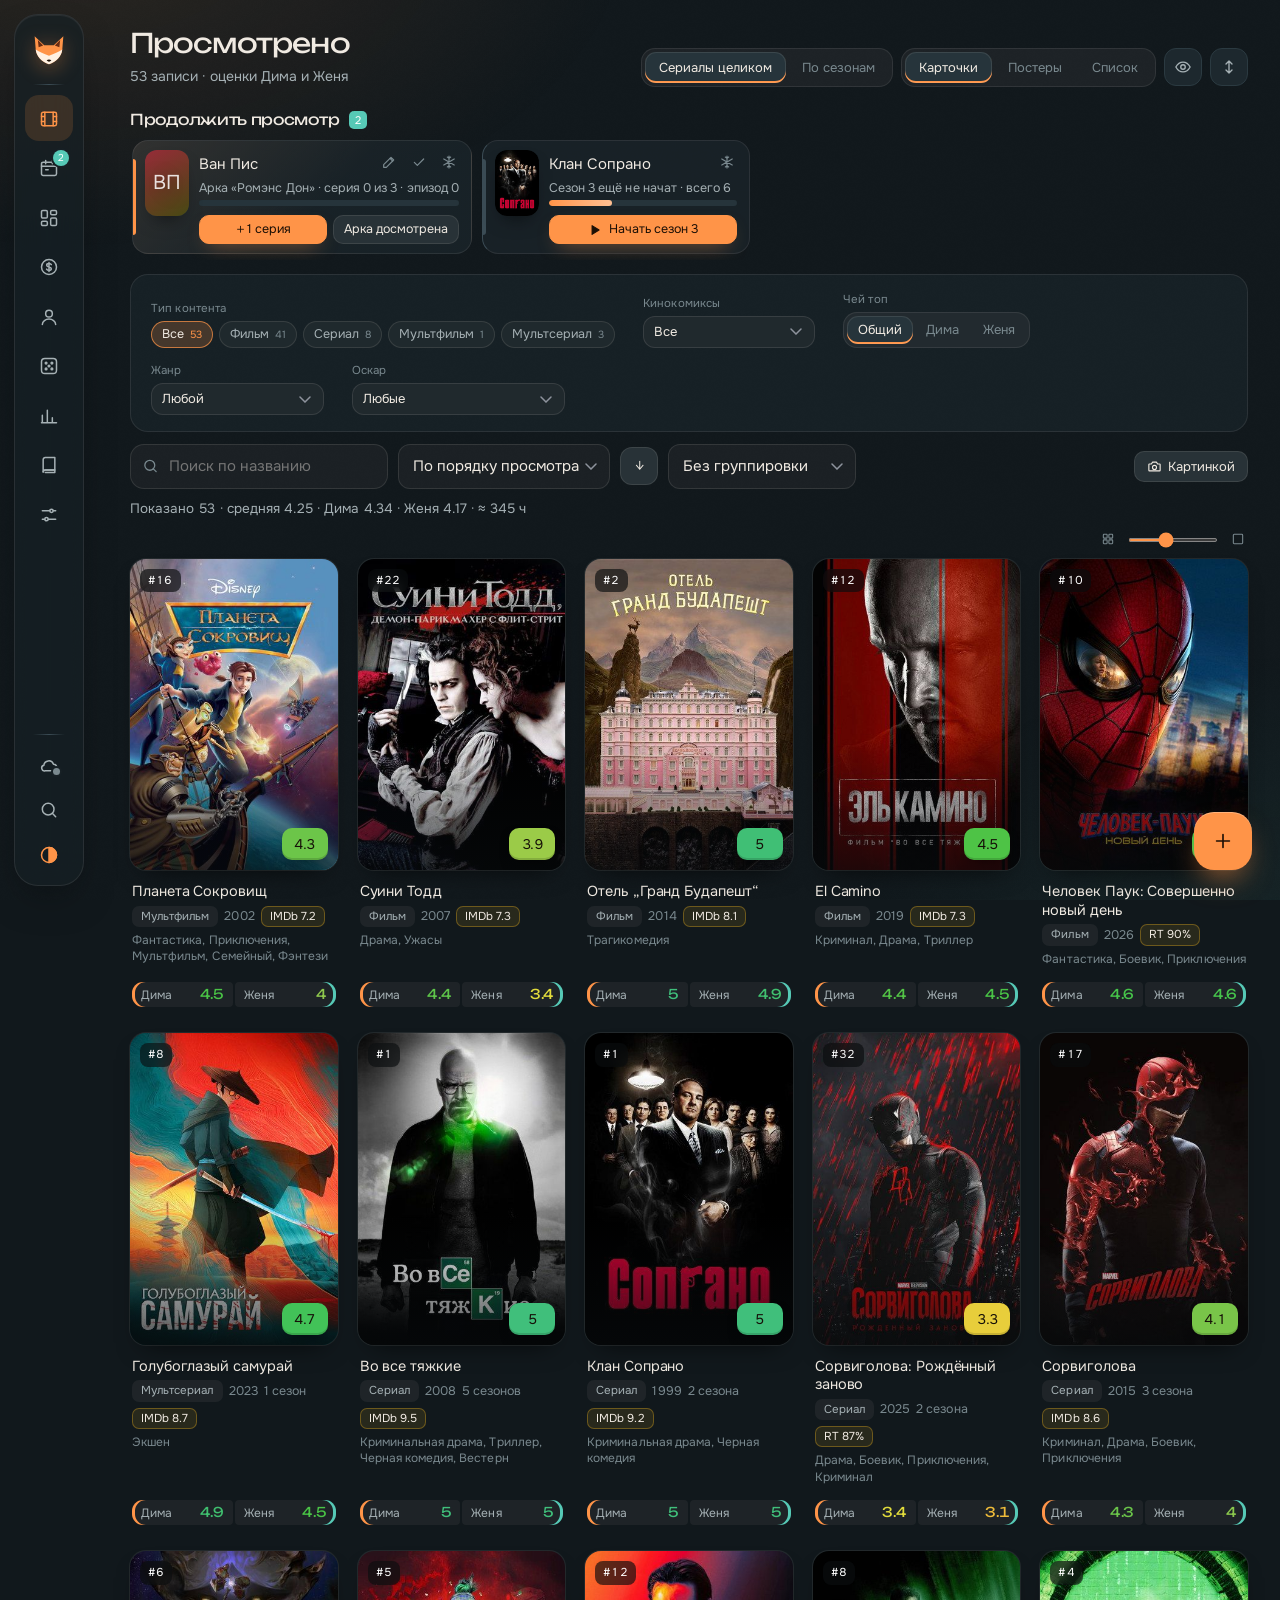
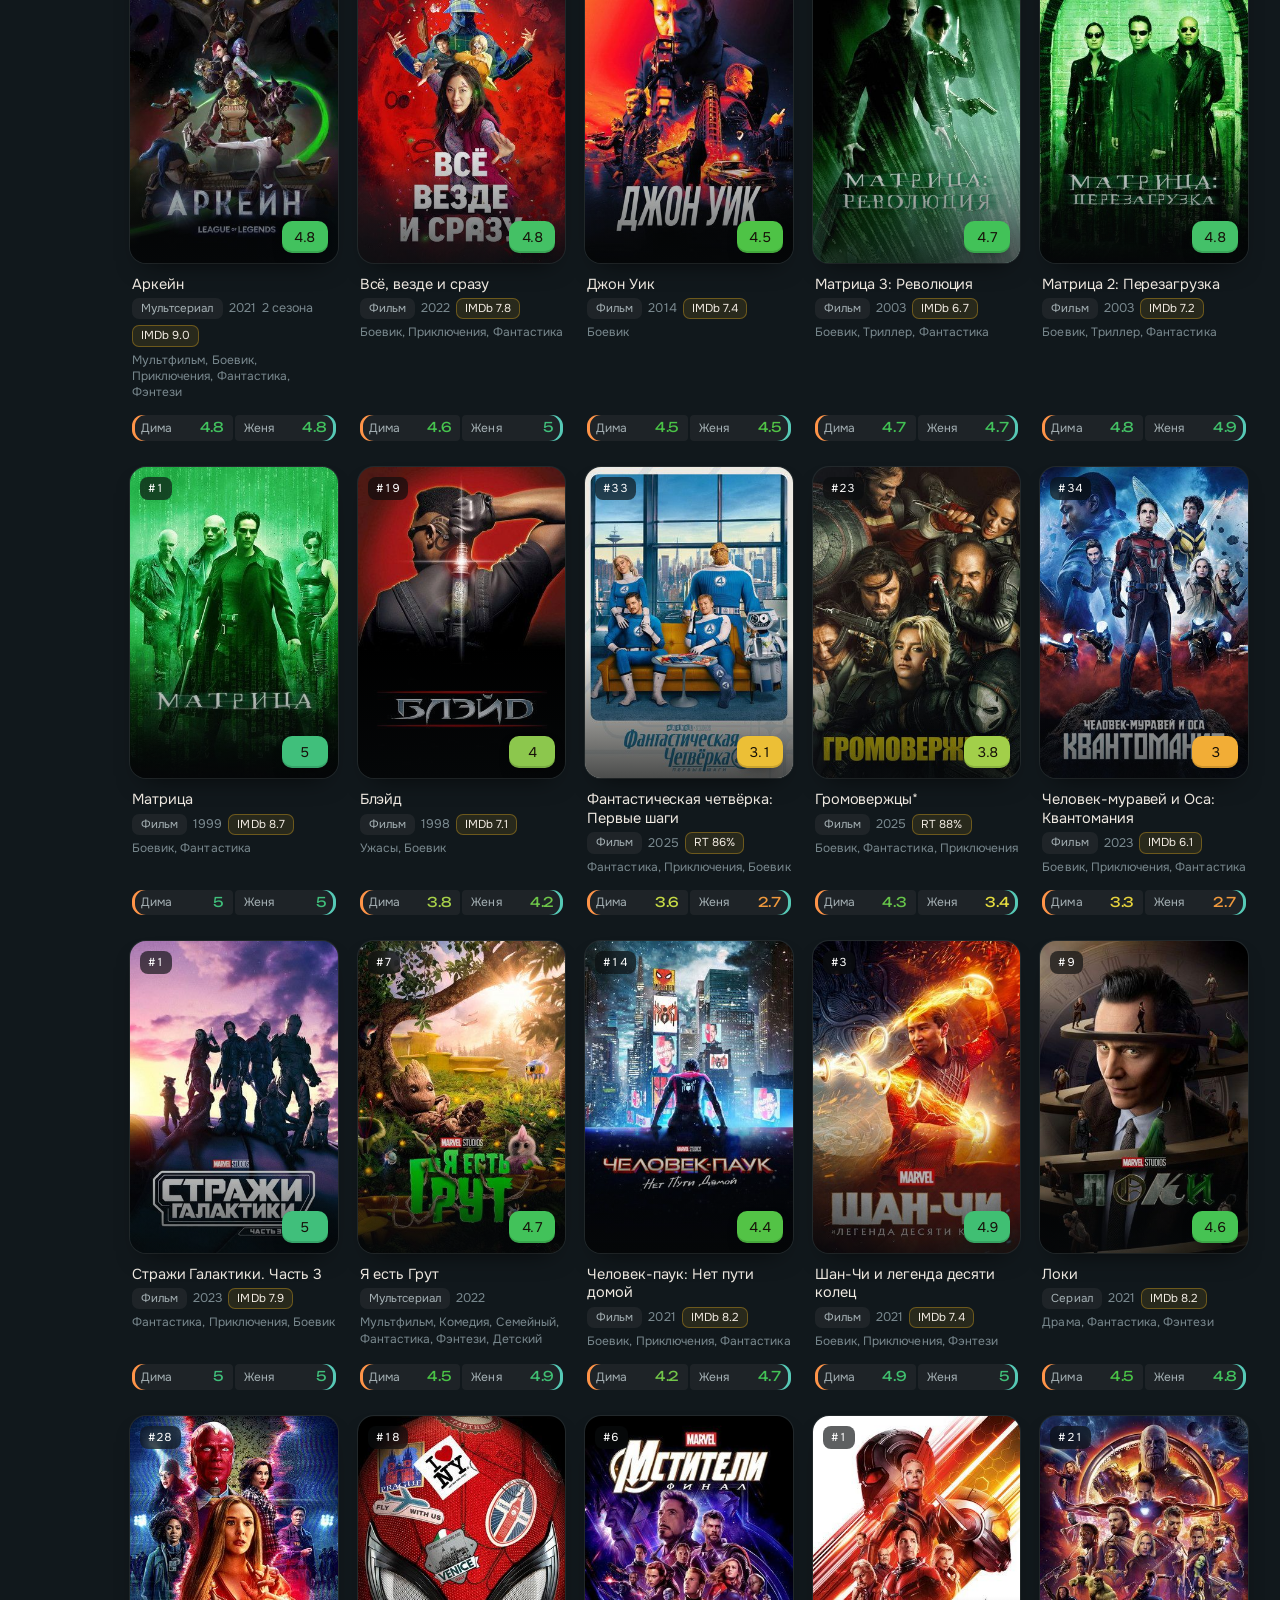
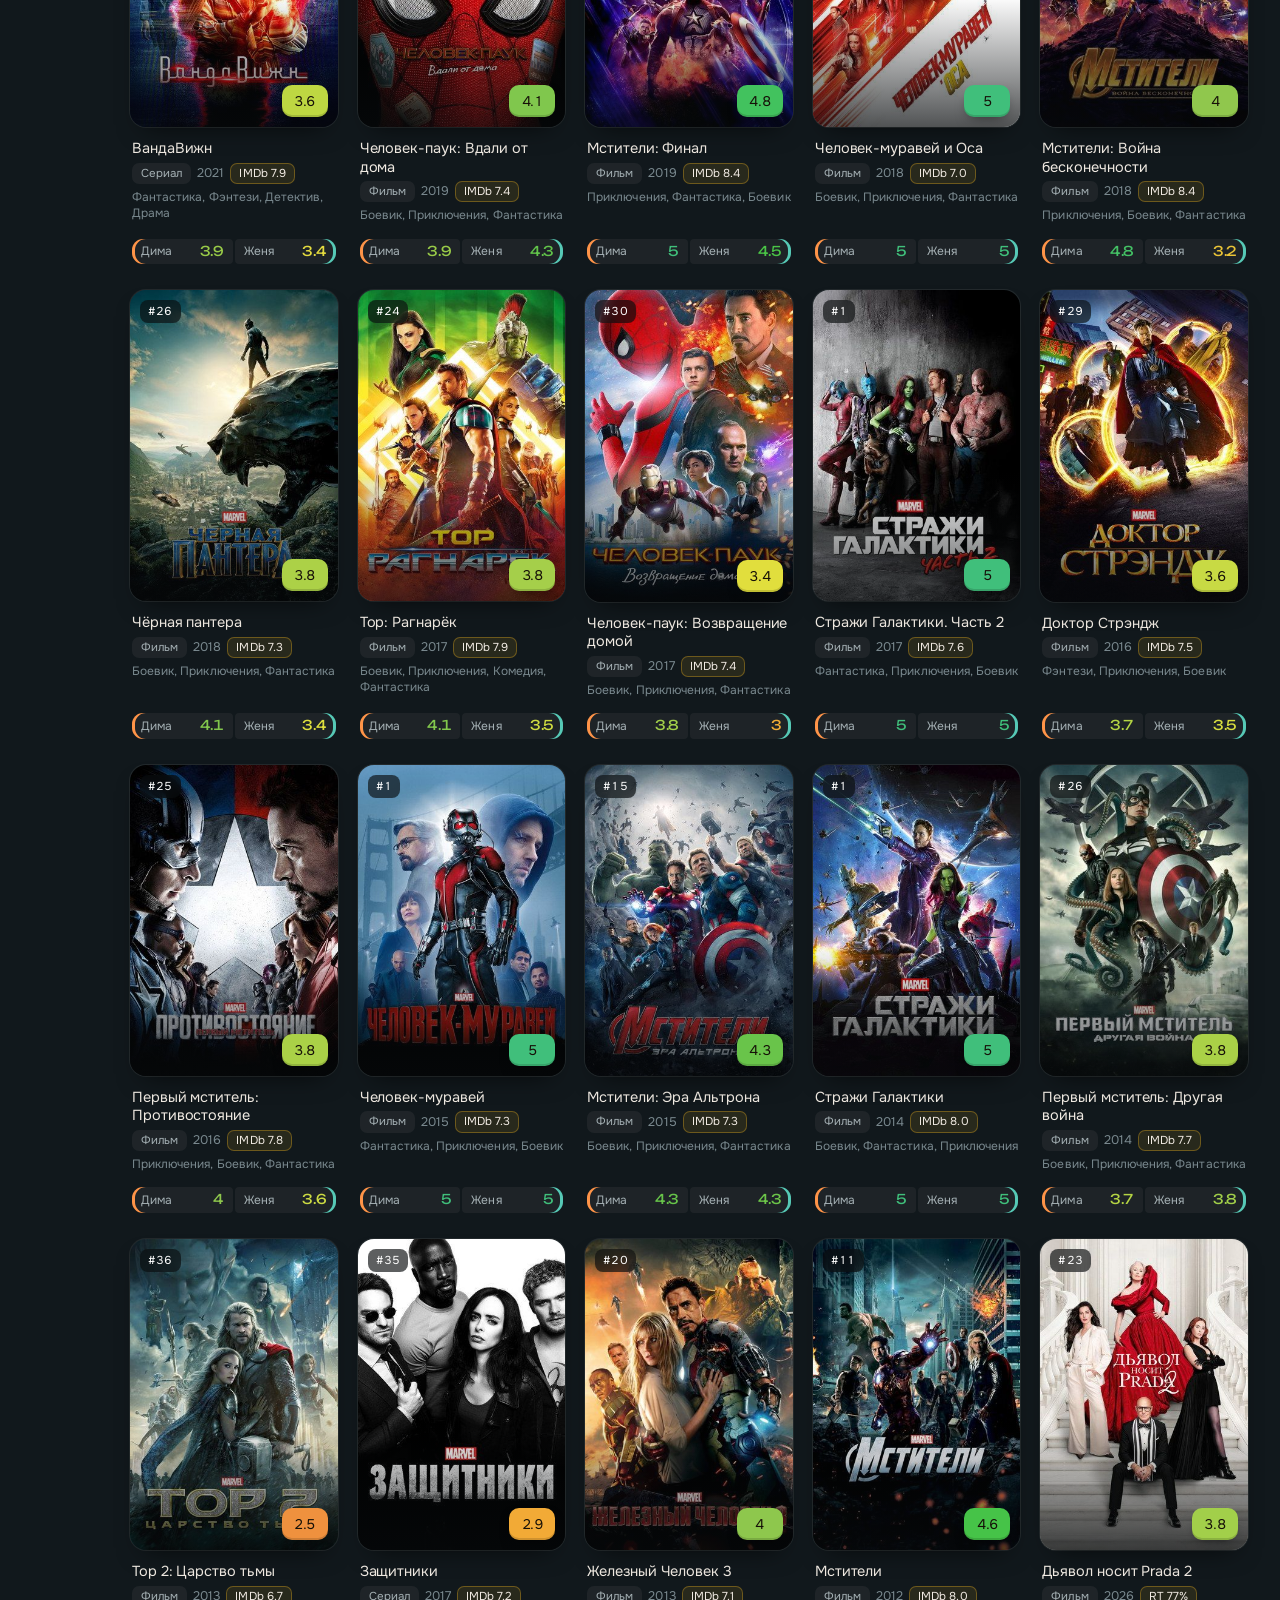
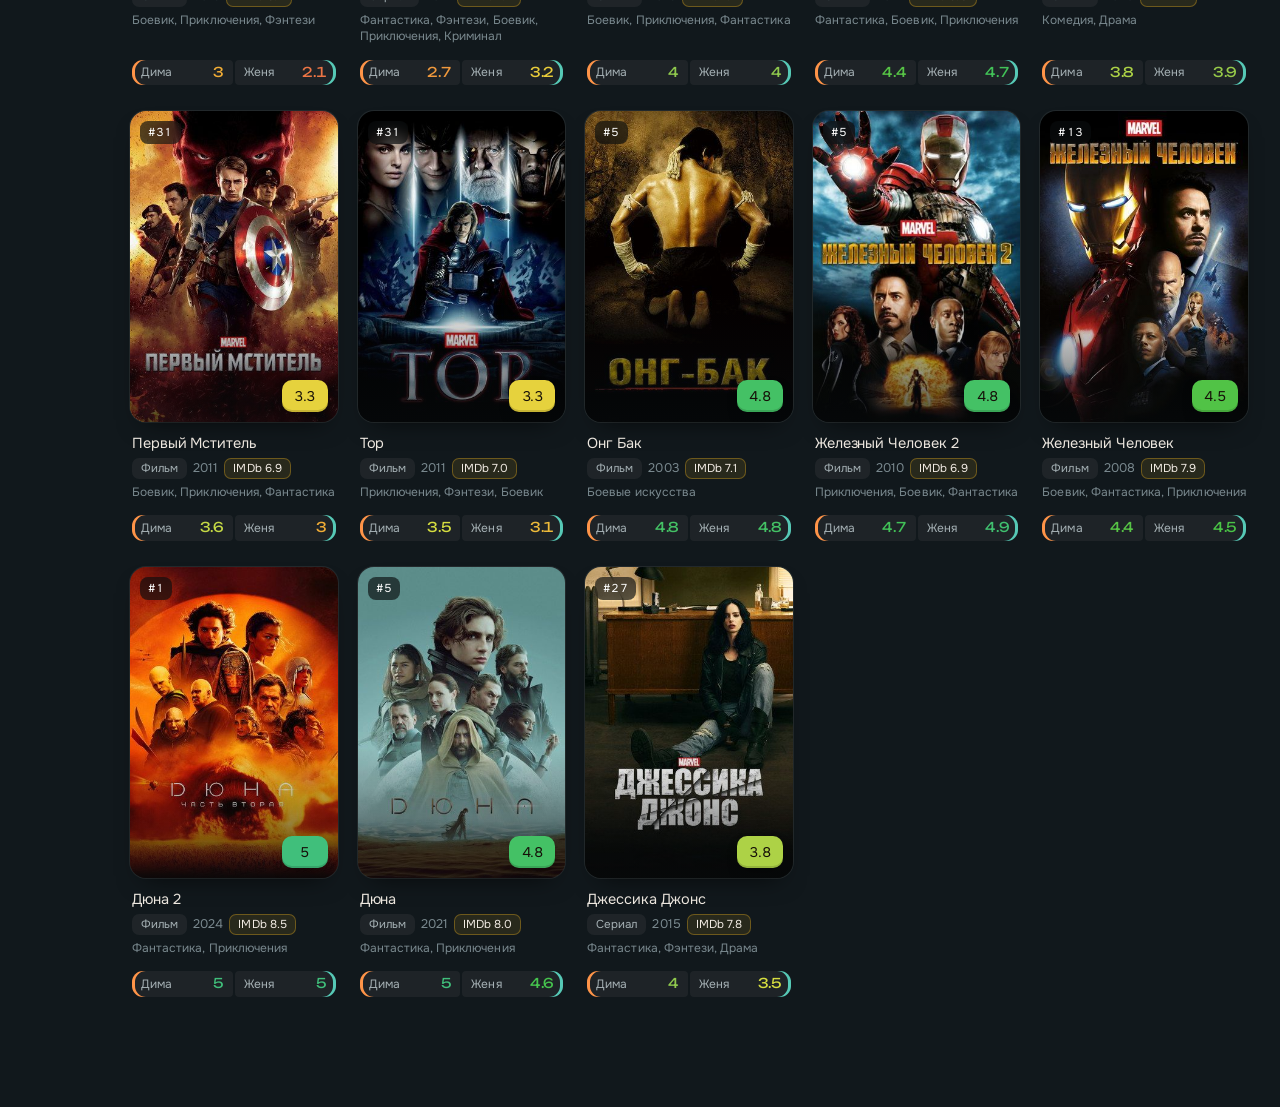
==== commit abd26651: "Add files via upload" ====
--- a/index.html
+++ b/index.html
@@ -3979,10 +3979,10 @@
 const boxSwitch=()=>{const v=UI.boxView==="an"?"an":"top";return `<div class="plsw"><div class="seg lg" data-ui="boxView"><button data-v="top" class="${v==="top"?"on":""}">Рейтинг</button><button data-v="an" class="${v==="an"?"on":""}">📊 Аналитика</button></div></div>`};
 
 /* ============ Вкладка «Люди»: актёры, режиссёры и сценаристы — популярные, ваши, любимые, поиск ============ */
-const PPL={pop:[],page:0,pages:1,run:false,err:"",found:null,q:"",crew:new Map(),crewRun:false,crewDone:0,crewTotal:0,crewTried:false};
+const PPL={top:{page:0,pages:1,run:false,done:0,total:0,by:new Map(),err:""},pop:[],page:0,pages:1,run:false,err:"",found:null,q:"",crew:new Map(),crewRun:false,crewDone:0,crewTotal:0,crewTried:false};
 const PPL_ROLES=[["act","Актёры","Acting","a"],["dir","Режиссёры","Directing","d"],["wri","Сценаристы","Writing","w"]];
 const pplRole=()=>PPL_ROLES.find(r=>r[0]===UI.pplRole)||PPL_ROLES[0];
-const pplMode=()=>{const r=pplRole()[0];let m=UI.pplMode;if(m==="ours"&&r==="act")m="pop";if(m!=="pop"&&m!=="fav"&&m!=="ours")m=r==="act"?"pop":"ours";return m};
+const pplMode=()=>{const r=pplRole()[0];let m=UI.pplMode;if(r==="act"&&(m==="ours"||m==="top"))m="pop";if(r!=="act"&&m==="pop")m="top";if(m!=="pop"&&m!=="fav"&&m!=="ours"&&m!=="top")m=r==="act"?"pop":"top";return m};
 const pplNorm=x=>({i:x.id,n:x.name||"?",p:x.profile_path||"",c:(x.known_for||[]).map(k=>k.title||k.name).filter(Boolean).slice(0,2).join(", "),g:x.gender||0,d:x.known_for_department||"",e:0});
 async function pplPopular(more){
   if(PPL.run||!apiKey("tmdb"))return;
@@ -4020,6 +4020,36 @@
   await Promise.all([work(),work(),work(),work()]);
   PPL.crewRun=false;pplPaint();
 }
+/* известные режиссёры и сценаристы: берём самые оценённые зрителями фильмы TMDB и смотрим, кто их снял и написал */
+async function pplTopLoad(more){
+  const T=PPL.top;if(T.run||!apiKey("tmdb"))return;
+  if(T.page>0&&!more){pplPaint();return}
+  if(T.page>=T.pages)return;
+  const pages=T.page===0?2:1;T.run=true;T.err="";pplPaint();
+  try{
+    for(let k=0;k<pages&&T.page<T.pages;k++){
+      const page=T.page+1,ck="ppl:top:"+page;let r=await cacheGet(ck,24*3600e3);
+      if(!r){const d=await tmdbGet("/discover/movie",{language:"ru-RU",include_adult:"false",sort_by:"vote_count.desc",page});r={res:(d.results||[]).map(x=>({id:x.id,v:x.vote_average||0})),pages:Math.min(d.total_pages||1,25)};cachePut(ck,r)}
+      T.pages=r.pages;T.total+=r.res.length;paintSoon();
+      let i=0;
+      const work=async()=>{while(i<r.res.length){const m=r.res[i++];try{const c=await crewGet({tmdb:{type:"movie",id:m.id}});T.by.set(m.id,{v:m.v,list:c||[]})}catch(_){T.by.set(m.id,{v:m.v,list:[]})}T.done++;if(T.done%6===0)paintSoon()}};
+      await Promise.all([work(),work(),work(),work()]);
+      T.page=page;
+    }
+  }catch(e){T.err=e.message==="Failed to fetch"?"нет связи с TMDB":e.message}
+  finally{T.run=false}
+  pplPaint();
+}
+let pplT=0;const paintSoon=()=>{clearTimeout(pplT);pplT=setTimeout(pplPaint,200)};
+function pplTop(role){
+  const names=role==="dir"?["Режиссёр"]:["Сценарист","Создатель"],M=new Map();
+  for(const {v,list} of PPL.top.by.values())for(const x of list){
+    if(!x.r.some(r=>names.includes(r)))continue;
+    let o=M.get(x.i);if(!o){o={i:x.i,n:x.n,p:x.p,g:0,d:"",e:0,k:0,sv:0};M.set(x.i,o)}
+    o.k++;o.sv+=v;
+  }
+  return[...M.values()].sort((a,b)=>b.k-a.k||b.sv-a.sv||cmpRu(a.n,b.n)).map(o=>Object.assign(o,{c:`${o.k} ${plural(o.k,"фильм","фильма","фильмов")} из самых оценённых`}));
+}
 function pplOurs(role){
   const names=role==="dir"?["Режиссёр"]:["Сценарист","Создатель"],M=new Map();
   for(const it of acItems()){
@@ -4044,35 +4074,38 @@
     empty="По этому запросу никого не нашлось.";
   }else if(mode==="fav"){
     L=favShown().filter(f=>favDep(f)===dk).map(f=>({i:f.id,n:f.n||"Человек",p:f.p||"",c:DB.raters.length>1?favInit(f):"",g:0,e:0}));
-    empty=`Любимых ${rk==="act"?"актёров":rk==="dir"?"режиссёров":"сценаристов"} пока нет. Отметьте ☆ в составе проекта, в статье или в списке «Популярные» / «У вас».`;
+    empty=`Любимых ${rk==="act"?"актёров":rk==="dir"?"режиссёров":"сценаристов"} пока нет. Отметьте ☆ в составе проекта, в статье или в списках «Известные» и «У вас».`;
   }else if(mode==="ours"){
     L=pplOurs(rk);empty=PPL.crewRun?"":"Среди оценённых проектов с данными TMDB таких людей пока не нашлось.";
     note=PPL.crewRun?`<p class="dim" style="font-size:12.5px;margin:0 0 10px">⏳ Загружаю съёмочные группы: ${PPL.crewDone} из ${PPL.crewTotal}…</p>`:"";
+  }else if(mode==="top"){
+    const T=PPL.top;L=pplTop(rk);empty=T.run?"":"Пока никого.";
+    note=T.run?`<p class="dim" style="font-size:12.5px;margin:0 0 10px">⏳ Разбираю самые оценённые фильмы: ${T.done} из ${T.total}…</p>`:L.length?`<p class="dim" style="font-size:12.5px;margin:0 0 10px">Рейтинг по числу фильмов среди самых оценённых зрителями фильмов TMDB (проанализировано ${T.by.size}). «Показать ещё» добавляет следующие 20 фильмов и новых людей.</p>`:"";
   }else{
     L=PPL.pop.filter(a=>(a.d||"Acting")===dept&&gf(a));empty=PPL.run?"":"Пока никого.";
-    if(rk!=="act"&&L.length)note=`<p class="dim" style="font-size:12.5px;margin:0 0 10px">Среди самых популярных людей TMDB режиссёров и сценаристов немного. Больше — в «У вас» и через поиск по имени.</p>`;
   }
   for(const a of L)FAVD.set(a.i,dk);
-  const err=PPL.err?`<p class="rnote">⚠ ${esc(PPL.err)}</p>`:"";
-  const more=!PPL.found&&mode==="pop"&&PPL.page>0&&PPL.page<PPL.pages?`<p style="margin:12px 0 0"><button class="btn" id="pplMore" ${PPL.run?"disabled":""}>${PPL.run?"⏳ Загружаю…":"Показать ещё"}</button></p>`:"";
-  box.innerHTML=err+note+(PPL.run&&!L.length?`<p class="dim">⏳ Загружаю…</p>`:L.length?`<div class="actgrid">${L.map(a=>actCard(a,null)).join("")}</div>${more}`:`<div class="empty">${esc(empty)}</div>${more}`);
+  const err=(PPL.err||(mode==="top"&&PPL.top.err)?`<p class="rnote">⚠ ${esc(PPL.err||PPL.top.err)}</p>`:"");
+  const busy=mode==="top"?PPL.top.run:PPL.run;
+  const more=!PPL.found&&((mode==="pop"&&PPL.page>0&&PPL.page<PPL.pages)||(mode==="top"&&PPL.top.page>0&&PPL.top.page<PPL.top.pages))?`<p style="margin:12px 0 0"><button class="btn" id="pplMore" ${busy?"disabled":""}>${busy?"⏳ Загружаю…":"Показать ещё"}</button></p>`:"";
+  box.innerHTML=err+note+(busy&&!L.length?`<p class="dim">⏳ Загружаю…</p>`:L.length?`<div class="actgrid">${L.map(a=>actCard(a,null)).join("")}</div>${more}`:`<div class="empty">${esc(empty)}</div>${more}`);
 }
 function vPeople(){
   const mode=pplMode(),[rk]=pplRole();
-  setTimeout(()=>{if(mode==="pop"&&!PPL.found)pplPopular(false);else if(mode==="ours"&&!PPL.found)pplCrewLoad();pplPaint()},0);
+  setTimeout(()=>{if(mode==="pop"&&!PPL.found)pplPopular(false);else if(mode==="top"&&!PPL.found)pplTopLoad(false);else if(mode==="ours"&&!PPL.found)pplCrewLoad();pplPaint()},0);
   const G=UI.pplG==="f"||UI.pplG==="m"?UI.pplG:"all",nf=d=>favList().filter(f=>favDep(f)===d).length;
   return `<div class="ptitle"><div><h1>Люди</h1><p>Актёры, режиссёры и сценаристы: популярные, из ваших проектов, любимые и поиск по имени</p></div></div>
   <form class="toolbar" id="pplForm"><input class="inp" id="pplQ" value="${esc(PPL.q)}" placeholder="Найти человека по имени" style="flex:1;min-width:200px" autocomplete="off"><button class="btn" type="submit">Найти</button>${PPL.found?`<button class="btn ghost" type="button" id="pplClr">Сбросить поиск</button>`:""}</form>
   <div class="toolbar"><div class="seg" data-ui="pplRole">${PPL_ROLES.map(r=>`<button data-v="${r[0]}" class="${rk===r[0]?"on":""}">${r[1]}${mode==="fav"?` <small>${nf(r[3])}</small>`:""}</button>`).join("")}</div>
-    <div class="seg" data-ui="pplMode"><button data-v="pop" class="${mode==="pop"?"on":""}">Популярные</button>${rk!=="act"?`<button data-v="ours" class="${mode==="ours"?"on":""}" title="Те, кто снимал или писал ваши проекты">У вас</button>`:""}<button data-v="fav" class="${mode==="fav"?"on":""}">Любимые <small>${favList().length}</small></button></div>
-    ${mode!=="ours"?`<div class="chips" data-ui="pplG"><button class="chip ${G==="all"?"on":""}" data-v="all">Все</button><button class="chip ${G==="f"?"on":""}" data-v="f">Женщины</button><button class="chip ${G==="m"?"on":""}" data-v="m">Мужчины</button></div>`:""}
+    <div class="seg" data-ui="pplMode">${rk==="act"?`<button data-v="pop" class="${mode==="pop"?"on":""}">Популярные</button>`:`<button data-v="top" class="${mode==="top"?"on":""}" title="Те, кто снял или написал самые оценённые зрителями фильмы">Известные</button>`}${rk!=="act"?`<button data-v="ours" class="${mode==="ours"?"on":""}" title="Те, кто снимал или писал ваши проекты">У вас</button>`:""}<button data-v="fav" class="${mode==="fav"?"on":""}">Любимые <small>${favList().length}</small></button></div>
+    ${mode==="pop"||mode==="fav"||PPL.found?`<div class="chips" data-ui="pplG"><button class="chip ${G==="all"?"on":""}" data-v="all">Все</button><button class="chip ${G==="f"?"on":""}" data-v="f">Женщины</button><button class="chip ${G==="m"?"on":""}" data-v="m">Мужчины</button></div>`:""}
     ${mode==="fav"&&DB.raters.length>1&&!PPL.found?`<div class="seg" data-ui="favWho"><button data-v="all" class="${favWhoCur()==="all"?"on":""}">Все</button><button data-v="&" class="${favWhoCur()==="&"?"on":""}">Оба</button>${DB.raters.map(r=>`<button data-v="${esc(r)}" class="${favWhoCur()===r?"on":""}">${esc(r)}</button>`).join("")}</div>`:""}</div>
   <div id="pplBody"></div>`;
 }
 /* смена роли: у режиссёров и сценаристов сразу открывается «У вас», у актёров — «Популярные» (раздел «Любимые» остаётся) */
 document.addEventListener("click",e=>{
   const b=e.target.closest&&e.target.closest('[data-ui="pplRole"] [data-v]');if(!b)return;
-  if(UI.pplMode!=="fav")UI.pplMode=b.dataset.v==="act"?"pop":"ours";
+  if(UI.pplMode!=="fav")UI.pplMode=b.dataset.v==="act"?"pop":"top";
 },true);
 document.addEventListener("submit",e=>{
   if(!e.target||e.target.id!=="pplForm")return;e.preventDefault();pplSearch(document.getElementById("pplQ").value);
@@ -4081,7 +4114,7 @@
   const r=e.target.closest&&e.target.closest("#pplMore,#pplClr");if(!r)return;
   e.stopPropagation();e.preventDefault();
   if(r.id==="pplClr"){PPL.found=null;PPL.q="";render();return}
-  pplPopular(true);
+  if(pplMode()==="top")pplTopLoad(true);else pplPopular(true);
 },true);
 function planSwitch(){
   const pl=DB.items.filter(i=>i.status==="planned"),nS=pl.filter(isUpcoming).length,nP=pl.length-nS,nQ=DB.items.filter(isProp).length,cur=UI.planList==="prop"?"prop":UI.planList==="eps"?"eps":UI.planList==="hist"?"hist":"plan",on=cur==="prop";
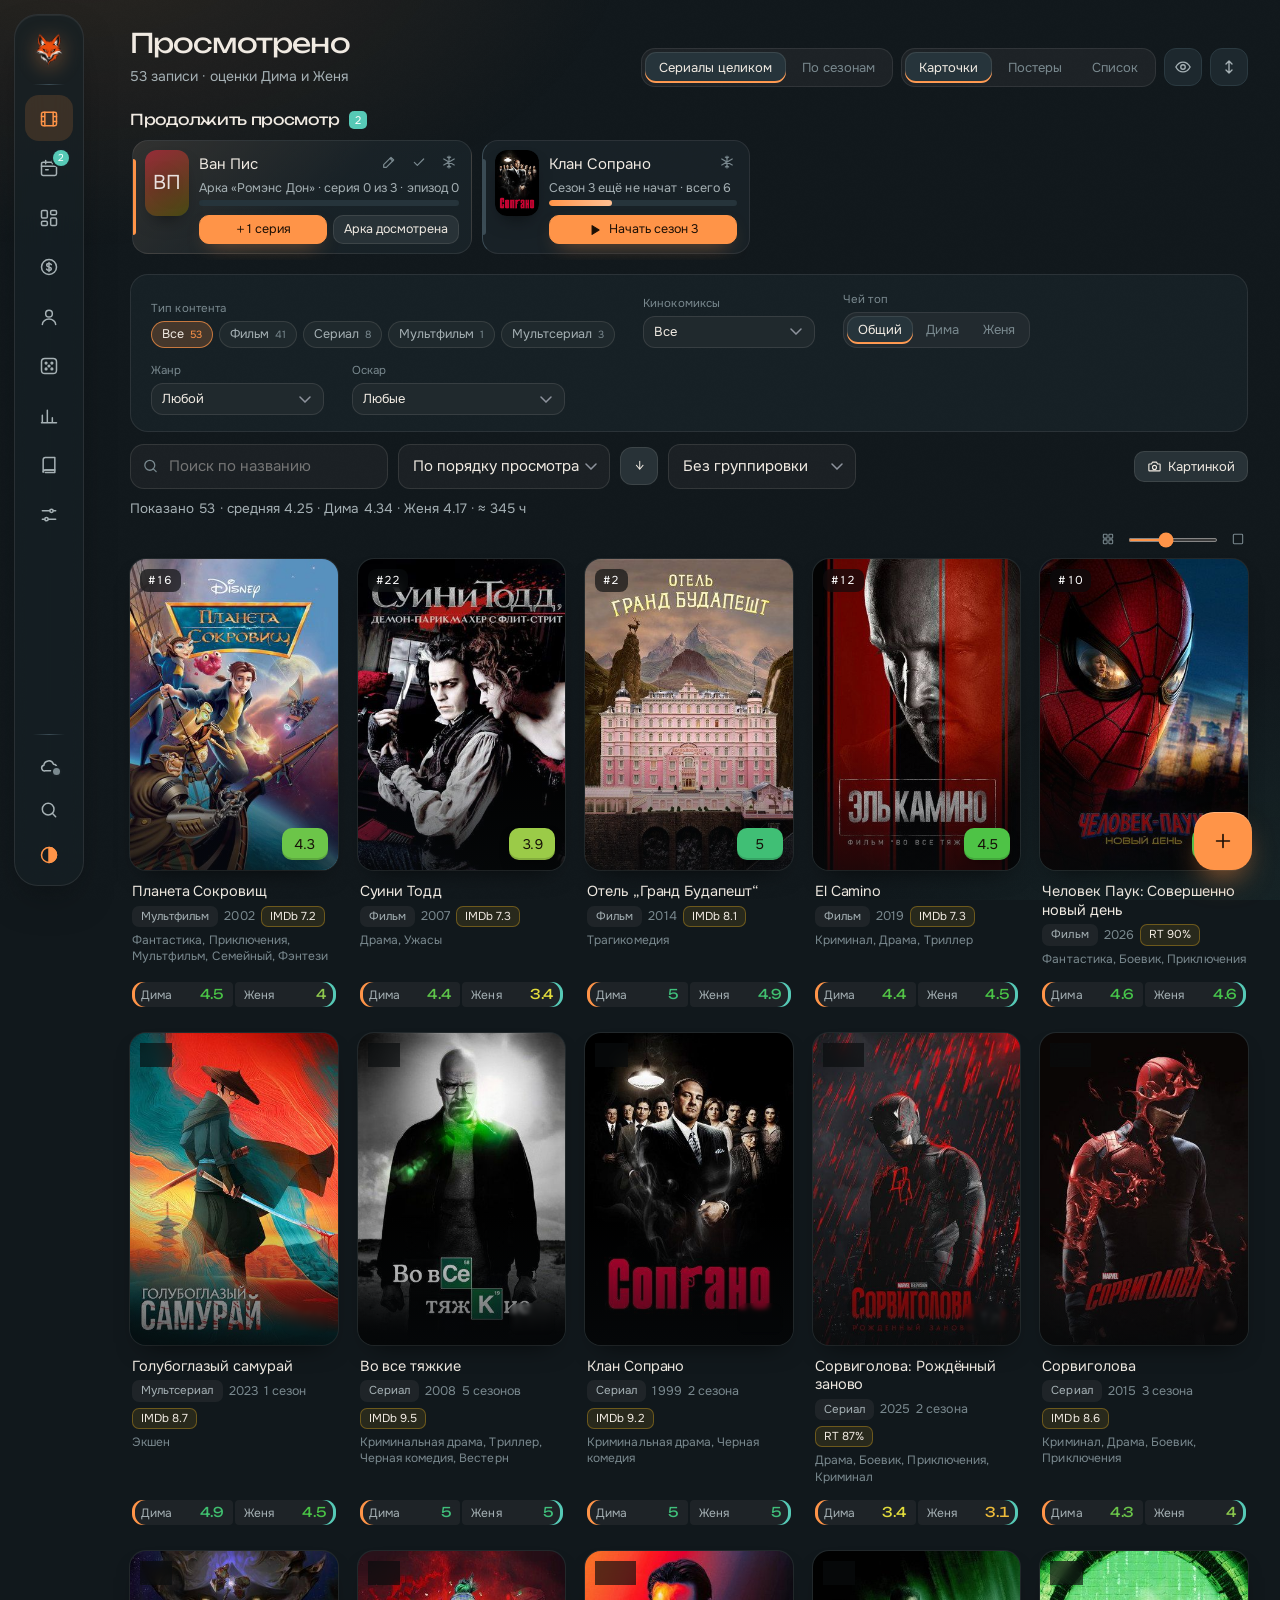
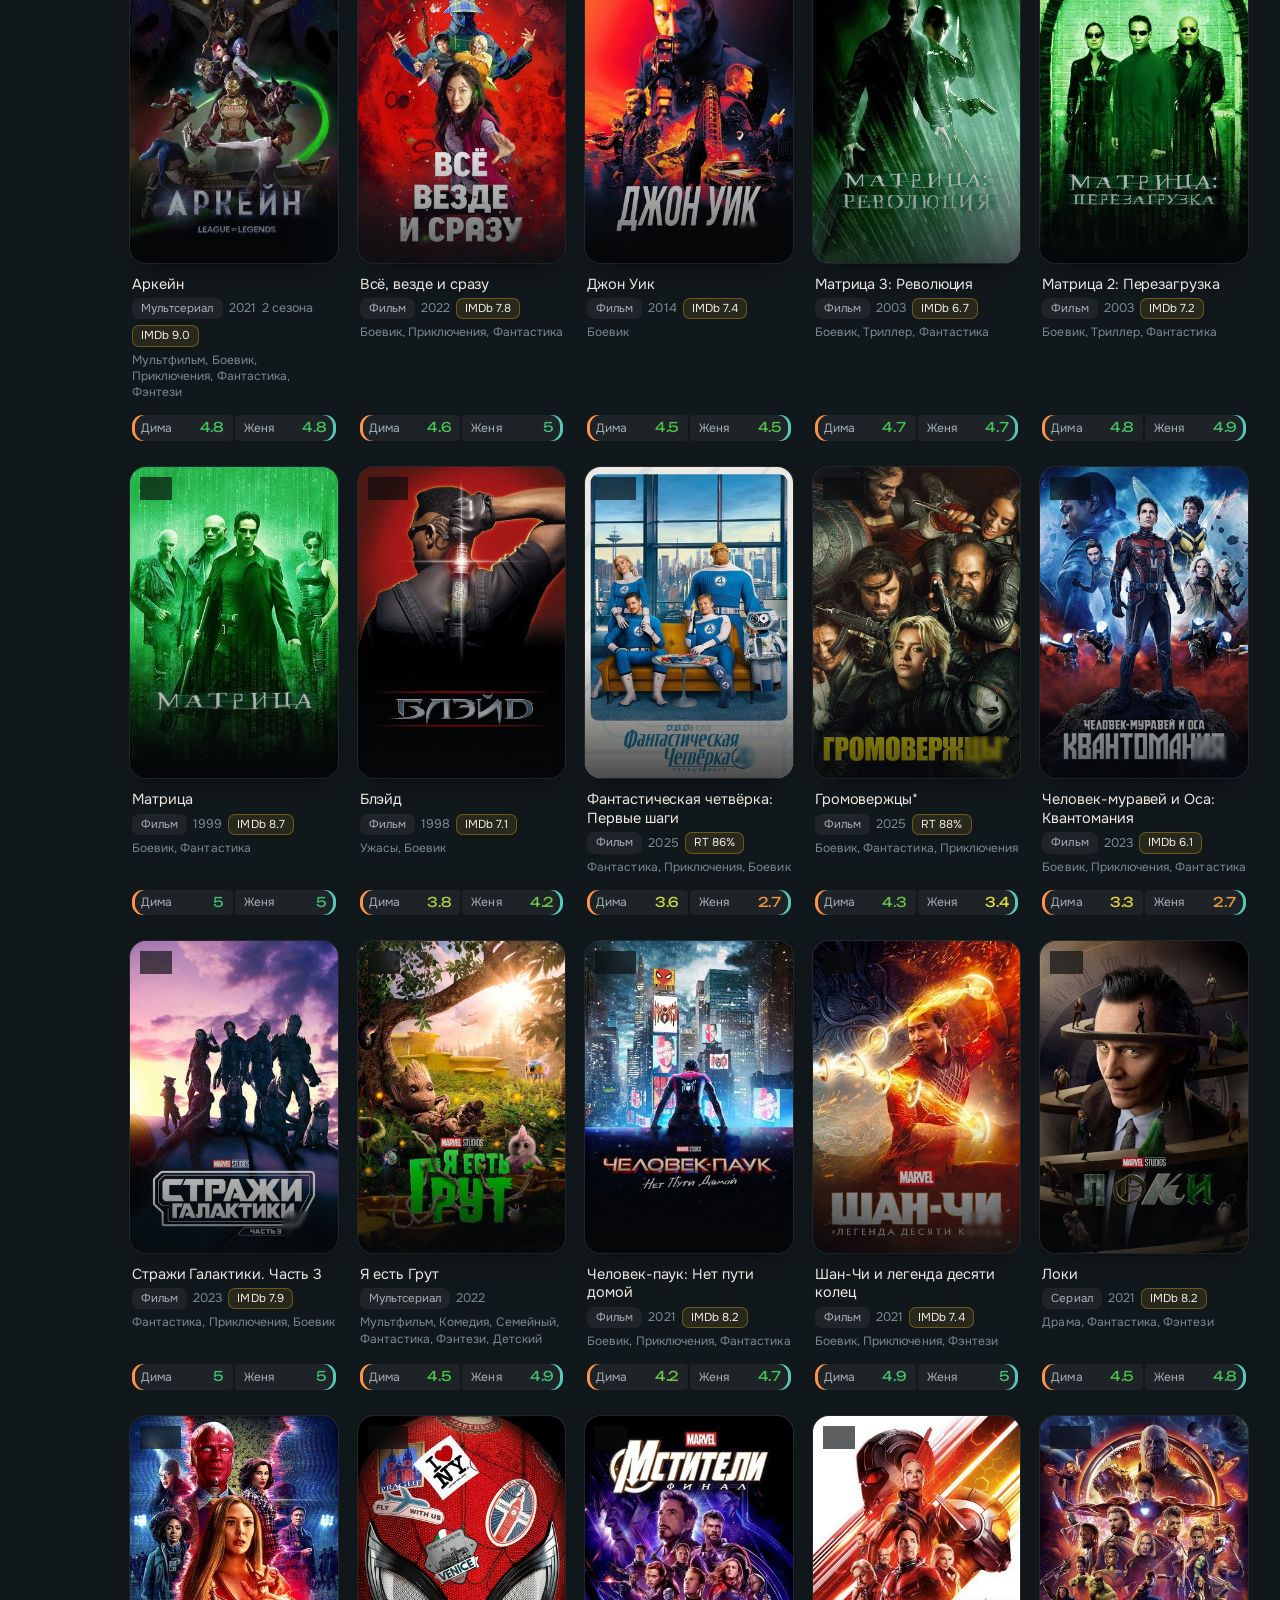
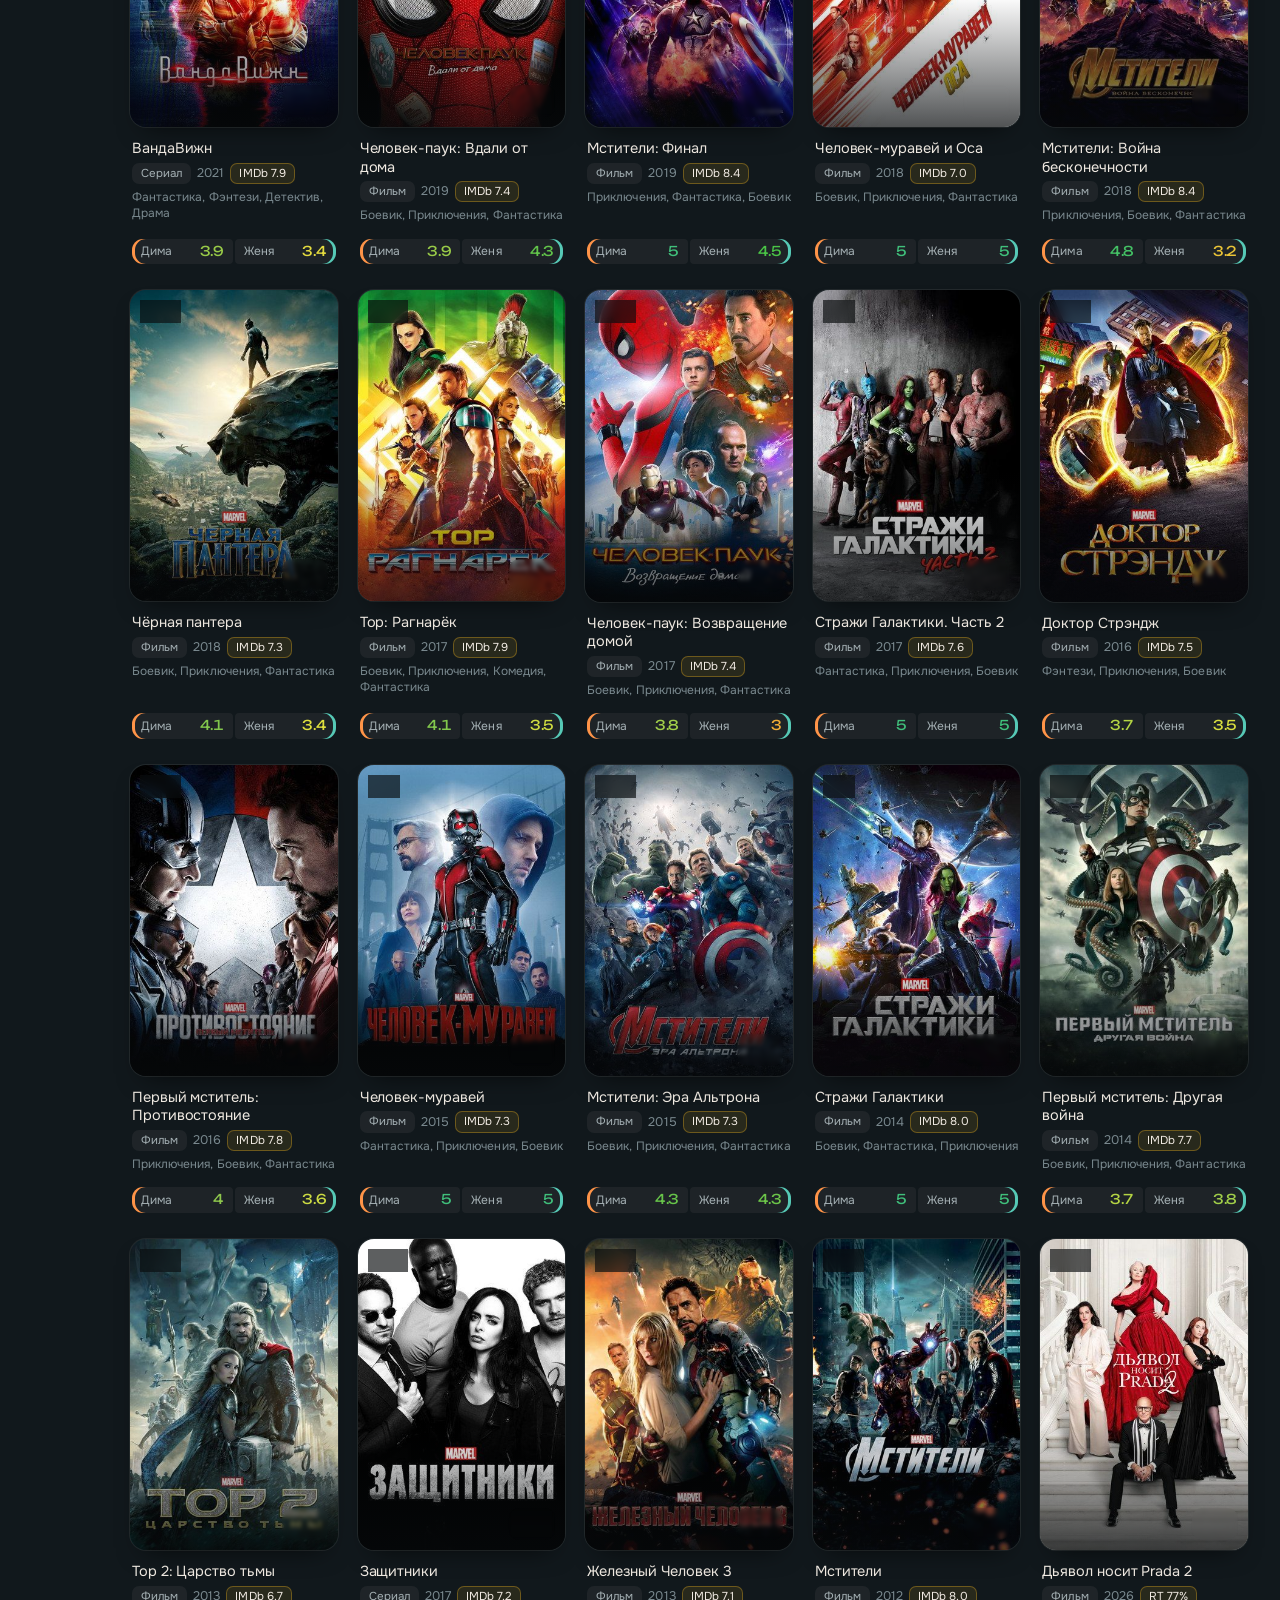
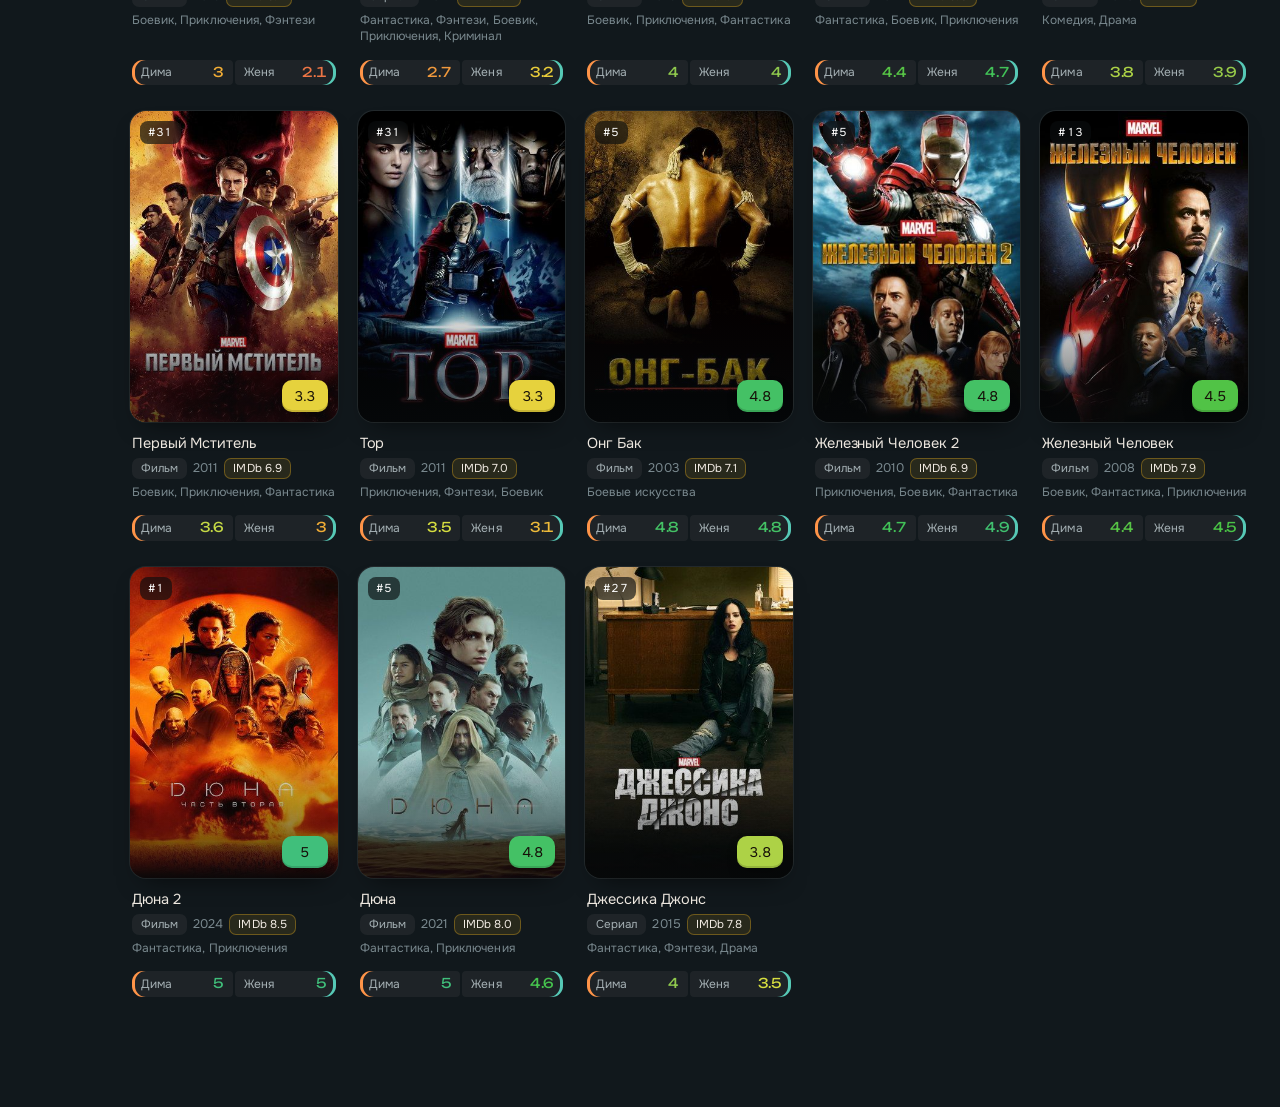
==== commit 82abb4c4: "Add files via upload" ====
--- a/index.html
+++ b/index.html
@@ -1067,7 +1067,7 @@
 /* лис */
 .sb-logo{position:relative;cursor:pointer}
 .sb-logo svg{--ex:0px;--ey:0px;--bl:1;transition:transform .3s}
-.sb-logo svg circle.fox-eye{transform-box:fill-box;transform-origin:center;transform:translate(var(--ex),var(--ey)) scaleY(var(--bl));transition:transform .09s}
+.sb-logo svg circle.fox-eye{transform:translate(var(--ex),var(--ey));transition:transform .09s}.sb-logo svg .fe{transform-box:fill-box;transform-origin:center;transform:scaleY(var(--bl));transition:transform .09s}.fox-img{filter:hue-rotate(var(--foxHue,0deg)) saturate(var(--foxSat,1)) brightness(var(--foxLum,1))}
 .sb-logo:hover svg{transform:rotate(-4deg) scale(1.06)}
 @keyframes foxHappy{0%{transform:none}18%{transform:translateY(-7px) rotate(-9deg)}38%{transform:translateY(0) rotate(7deg)}58%{transform:translateY(-5px) rotate(-6deg)}78%{transform:rotate(3deg)}100%{transform:none}}
 @keyframes foxSad{0%{transform:none}25%{transform:translateY(3px) rotate(-8deg) scale(.95)}75%{transform:translateY(3px) rotate(-8deg) scale(.95)}100%{transform:none}}
@@ -1944,7 +1944,7 @@
 </head>
 <body>
 <aside class="sidebar" id="sidebar">
-  <div class="sb-logo"><svg viewBox="0 0 64 64" aria-hidden="true"><path class="fox-body" d="M5 6 L23 23 H41 L59 6 L57 31 C55.5 45 45 54 32 59 C19 54 8.5 45 7 31 Z"/><path class="fox-ear" d="M11 13 L21 23.5 L12.5 27 Z M53 13 L43 23.5 L51.5 27 Z"/><path class="fox-belly" d="M7 31 C14 35.5 22 39 32 43 C42 39 50 35.5 57 31 C55.5 45 45 54 32 59 C19 54 8.5 45 7 31 Z"/><circle class="fox-eye" cx="22.5" cy="32" r="2.8"/><circle class="fox-eye" cx="41.5" cy="32" r="2.8"/><path class="fox-eye" d="M27.5 51.5 Q32 48.5 36.5 51.5 Q32 57 27.5 51.5 Z"/></svg></div>
+  <div class="sb-logo"><svg viewBox="0 0 64 64" aria-hidden="true"><image class="fox-img" href="[data-uri]" width="64" height="64"/><g class="fe"><path d="M24.01 32.21 L24.49 33.76 L25.18 34.45 L25.82 34.66 L27.58 34.88 L26.36 33.81Z" fill="#ffe9d0" stroke="#f26a1b" stroke-width=".2" stroke-linejoin="round"/><circle class="fox-eye" cx="25.58" cy="34.09" r=".6"/></g><g class="fe"><path d="M40.63 32.21 L38.60 33.60 L37.11 34.88 L38.98 34.66 L39.67 34.29 L40.31 33.44Z" fill="#ffe9d0" stroke="#f26a1b" stroke-width=".2" stroke-linejoin="round"/><circle class="fox-eye" cx="39.08" cy="34.09" r=".6"/></g></svg></div>
   <div class="tabsw" id="tabsW"><button class="tarr l" data-d="l" aria-label="Прокрутить вкладки влево" title="Назад">‹</button><nav class="tabs" id="tabs"></nav><button class="tarr r" data-d="r" aria-label="Прокрутить вкладки вправо" title="Ещё вкладки">›</button></div>
   <div class="sb-actions">
     <button class="sb-btn cloudb" id="cloudBtn" data-st="off" title="Облако"><span class="sb-ic"><i class="ico ico-cloud"></i><i class="sb-dot"></i></span><span class="sb-ln">Облако</span></button>
@@ -7625,6 +7625,7 @@
     $("#themeColor")?.setAttribute("content",THEME_META[id]||"#131416");
   }
   const tb=$("#themeBtn"),ti=tb&&tb.querySelector(".ico-theme");if(ti)ti.style.color=themeDot(g?id:(THEMES.includes(id)?id:"dark"));
+  if(window.foxTint)foxTint();
   if(UI.gridSize)root.style.setProperty("--gridMin",UI.gridSize+"px");
   renderThemePicker();
 }
@@ -7895,10 +7896,23 @@
     clearTimeout(idle);idle=setTimeout(()=>{if(foxOn()&&fxOn())foxMood("sleep")},240000);
     if(!raf)raf=requestAnimationFrame(()=>{raf=0;if(!foxOn()||!l.offsetWidth)return;
       const r=l.getBoundingClientRect(),cx=r.left+r.width/2,cy=r.top+r.height/2,dx=px-cx,dy=py-cy,d=Math.hypot(dx,dy)||1,k=Math.min(1,d/260);
-      sv.style.setProperty("--ex",(dx/d*1.7*k).toFixed(2)+"px");sv.style.setProperty("--ey",(dy/d*1.3*k).toFixed(2)+"px")})};
+      sv.style.setProperty("--ex",(dx/d*.55*k).toFixed(2)+"px");sv.style.setProperty("--ey",(dy/d*.3*k).toFixed(2)+"px")})};
   window.addEventListener("pointermove",move,{passive:true});
   (function blink(){setTimeout(()=>{if(foxOn()&&l.dataset.mood!=="sleep"){sv.style.setProperty("--bl",".08");setTimeout(()=>sv.style.setProperty("--bl","1"),120)}blink()},3500+Math.random()*4500)})();
   l.addEventListener("click",()=>foxSay("poke"));
+  /* картинка лисы оранжевая: в других темах подкрашиваем её под --fox1 */
+  const tint=()=>{try{
+    const c=getComputedStyle(document.documentElement).getPropertyValue("--fox1").trim(),m=/^#?([0-9a-f]{6})$/i.exec(c);
+    const H=document.documentElement.style;if(!m){H.removeProperty("--foxHue");return}
+    const n=parseInt(m[1],16),r=(n>>16)/255,g=(n>>8&255)/255,b=(n&255)/255,mx=Math.max(r,g,b),mn=Math.min(r,g,b),d=mx-mn,L=(mx+mn)/2;
+    let h=0;if(d){h=mx===r?((g-b)/d)%6:mx===g?(b-r)/d+2:(r-g)/d+4;h*=60;if(h<0)h+=360}
+    const S=d?d/(1-Math.abs(2*L-1)):0,dh=((h-18+540)%360)-180;
+    const own=Math.abs(dh)<25;   /* оранжевые темы — родной цвет картинки */
+    H.setProperty("--foxHue",own?"0deg":dh.toFixed(0)+"deg");
+    H.setProperty("--foxSat",own?"1":Math.min(1.1,Math.max(.3,S/.9)).toFixed(2));
+    H.setProperty("--foxLum",own?"1":Math.min(1.3,Math.max(.85,L/.55)).toFixed(2));
+  }catch(e){logErr("Цвет лисы",e,1)}};
+  window.foxTint=tint;tint();new MutationObserver(tint).observe(document.documentElement,{attributes:true,attributeFilter:["class","data-theme","data-skin"]});
   idle=setTimeout(()=>{if(foxOn()&&fxOn())foxMood("sleep")},240000);
 })();
 /* реакции на чужие функции — оборачиваем после определения */
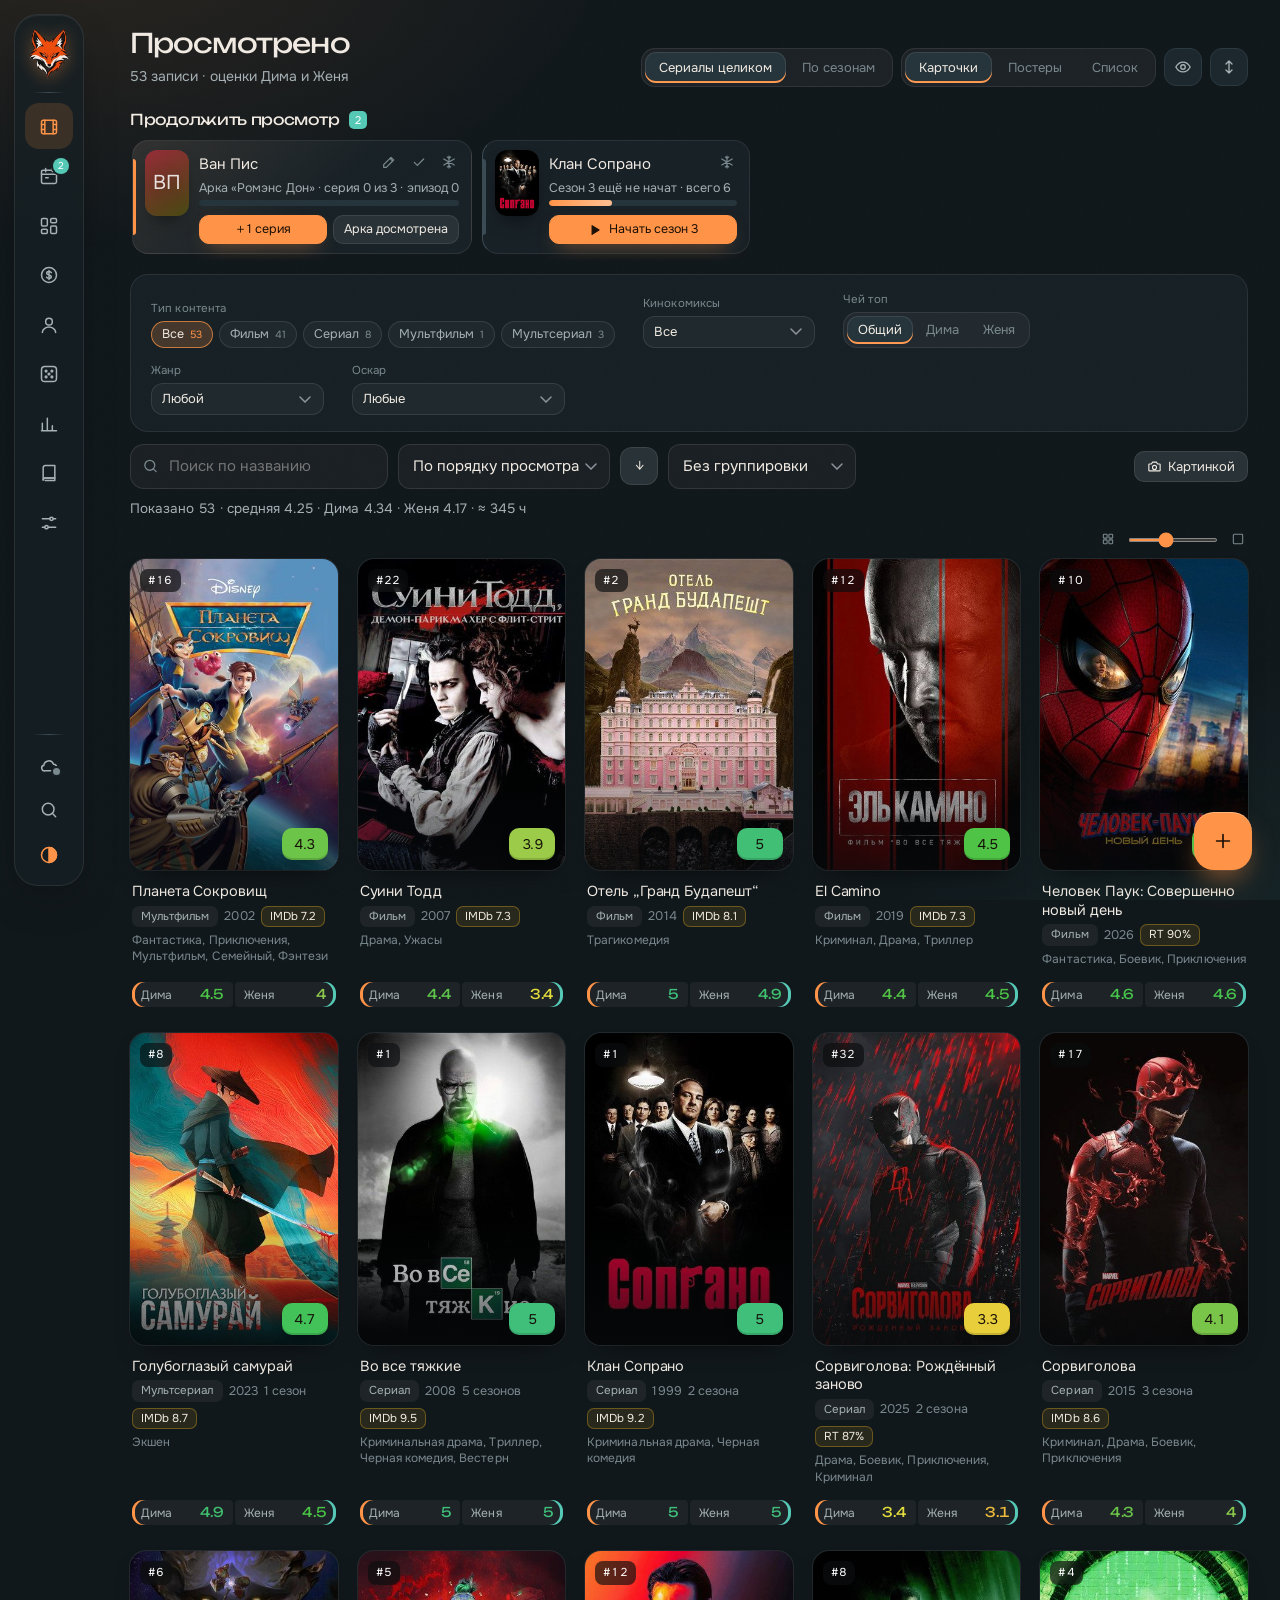
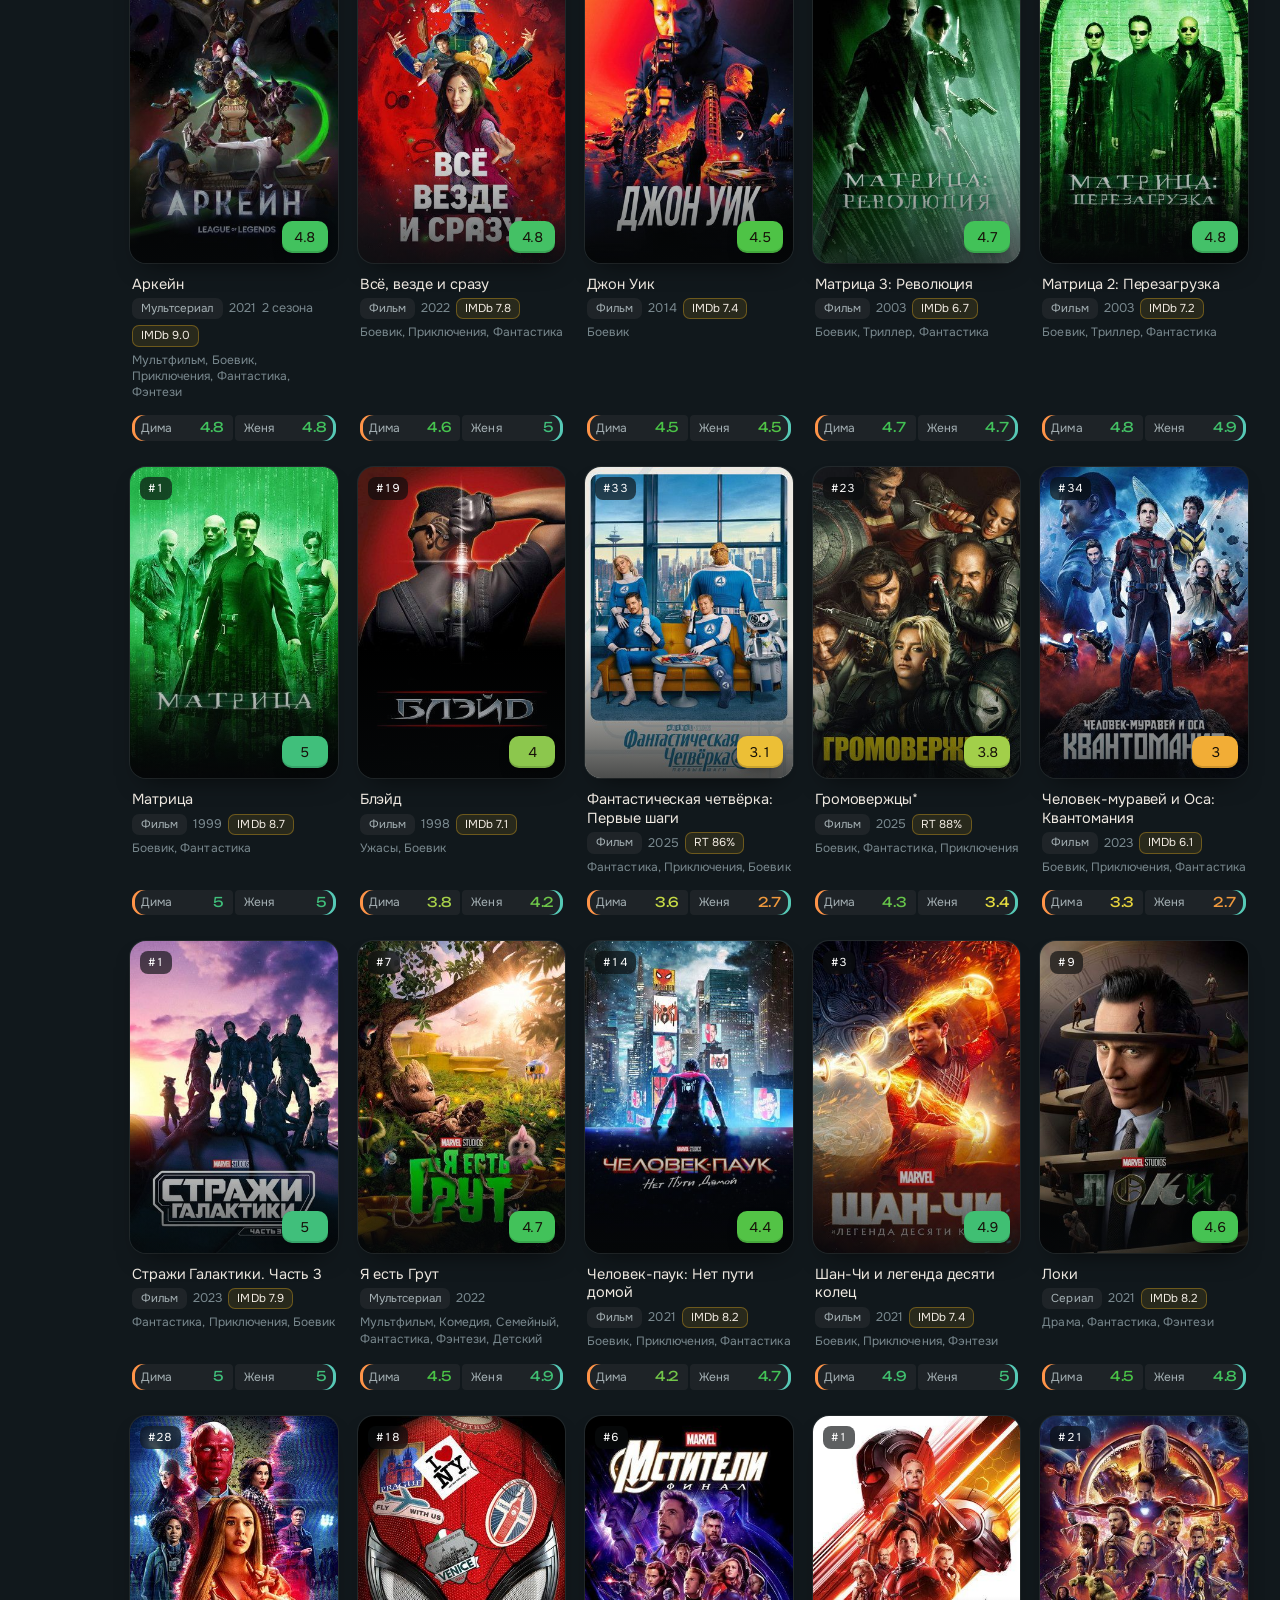
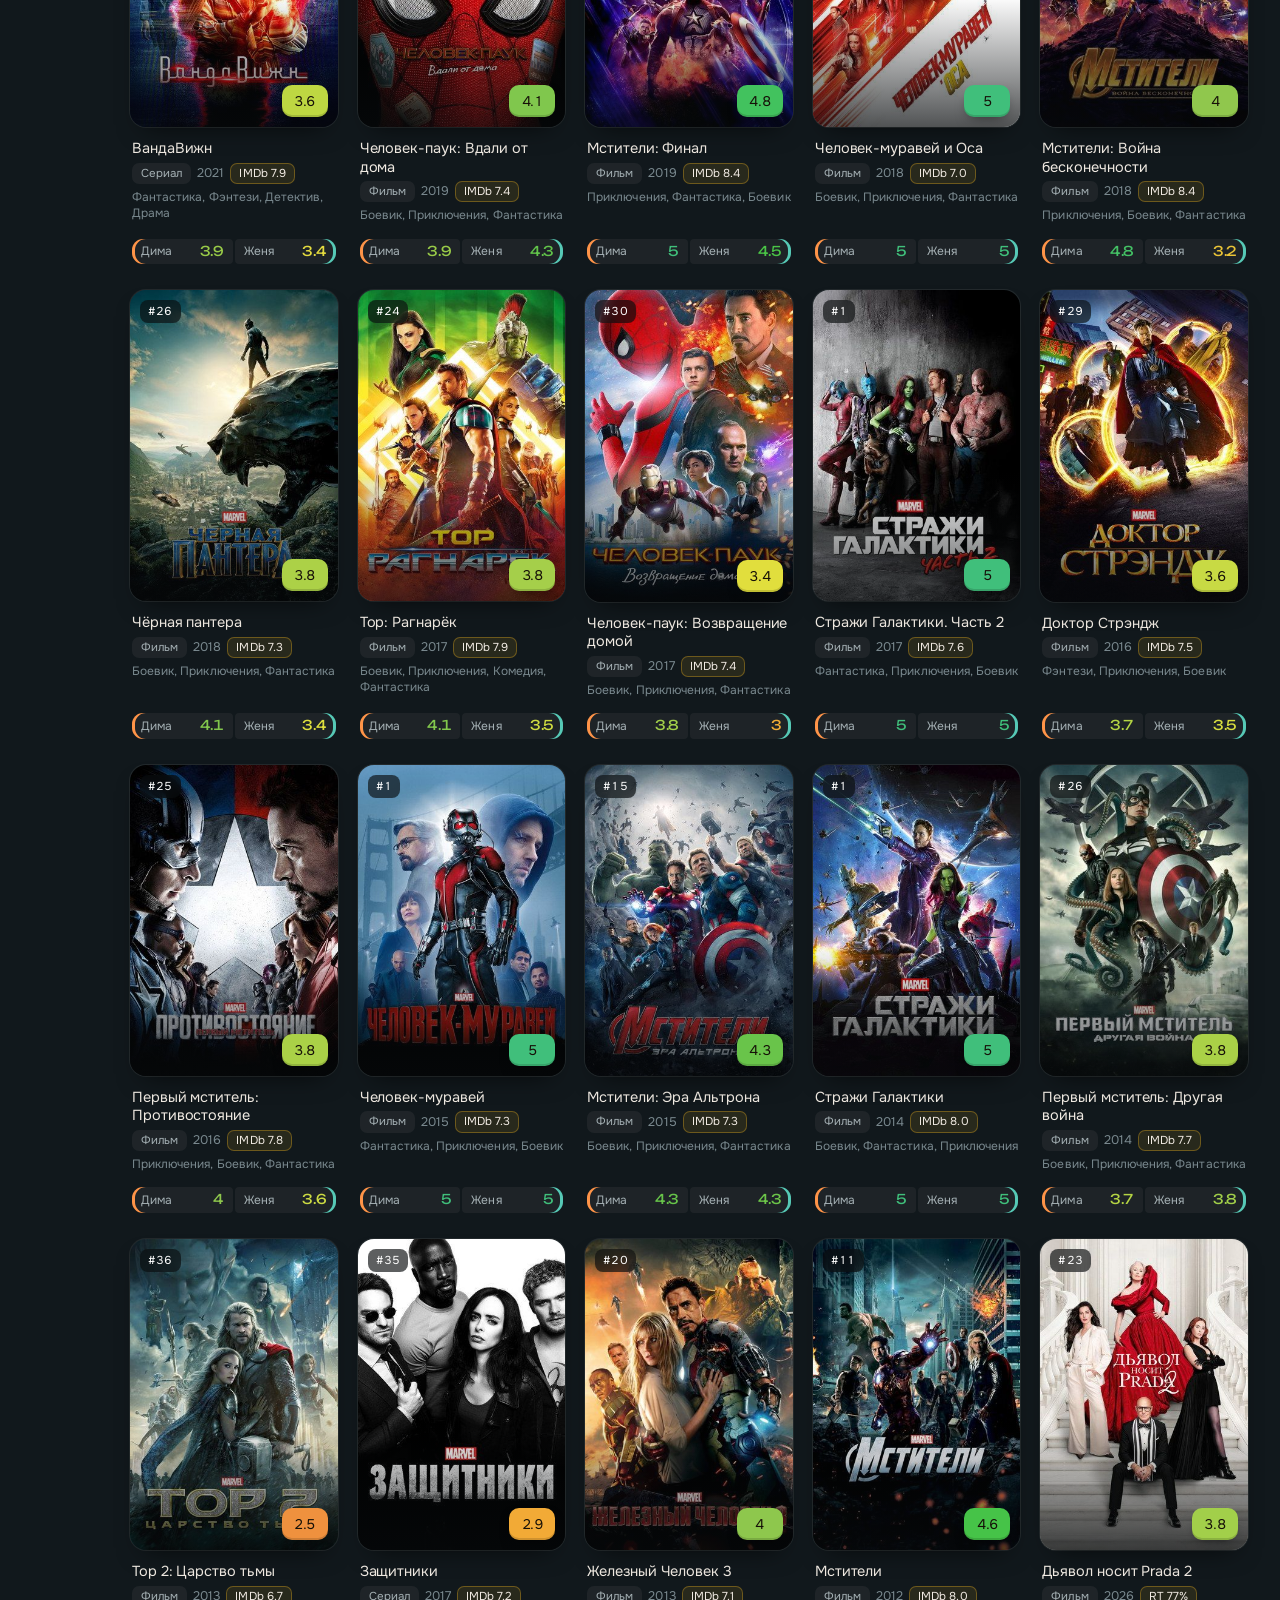
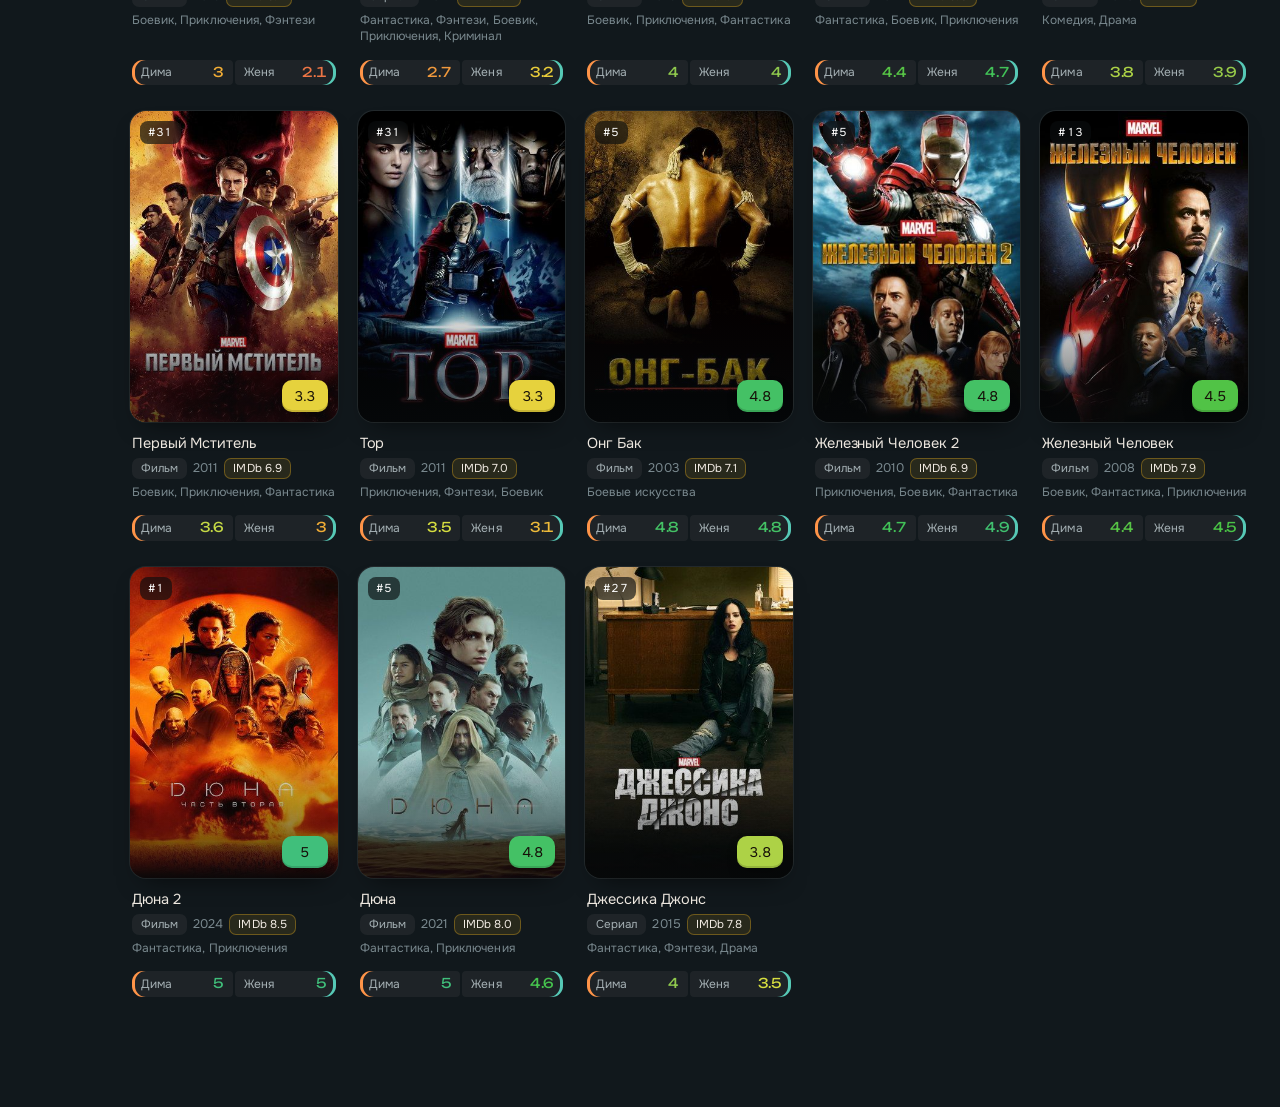
==== commit 5b31ad46: "Add files via upload" ====
--- a/index.html
+++ b/index.html
@@ -10,8 +10,8 @@
 <meta name="apple-mobile-web-app-capable" content="yes">
 <meta name="apple-mobile-web-app-status-bar-style" content="black-translucent">
 <meta name="apple-mobile-web-app-title" content="Лисьи Оценки">
-<link rel="apple-touch-icon" href="[data-uri]">
-<link rel="icon" href="data:image/svg+xml,%3Csvg%20viewBox%3D%220%200%2064%2064%22%20xmlns%3D%22http%3A//www.w3.org/2000/svg%22%3E%3Cdefs%3E%3ClinearGradient%20id%3D%22fxg%22%20x1%3D%220%22%20y1%3D%220%22%20x2%3D%221%22%20y2%3D%221%22%3E%3Cstop%20offset%3D%220%22%20stop-color%3D%22%23ffb056%22/%3E%3Cstop%20offset%3D%221%22%20stop-color%3D%22%23f0602a%22/%3E%3C/linearGradient%3E%3C/defs%3E%3Cpath%20d%3D%22M5%206%20L23%2023%20H41%20L59%206%20L57%2031%20C55.5%2045%2045%2054%2032%2059%20C19%2054%208.5%2045%207%2031%20Z%22%20fill%3D%22url%28%23fxg%29%22/%3E%3Cpath%20d%3D%22M11%2013%20L21%2023.5%20L12.5%2027%20Z%20M53%2013%20L43%2023.5%20L51.5%2027%20Z%22%20fill%3D%22%237a2c10%22/%3E%3Cpath%20d%3D%22M7%2031%20C14%2035.5%2022%2039%2032%2043%20C42%2039%2050%2035.5%2057%2031%20C55.5%2045%2045%2054%2032%2059%20C19%2054%208.5%2045%207%2031%20Z%22%20fill%3D%22%23fff3e8%22/%3E%3Ccircle%20cx%3D%2222.5%22%20cy%3D%2232%22%20r%3D%222.8%22%20fill%3D%22%232a1206%22/%3E%3Ccircle%20cx%3D%2241.5%22%20cy%3D%2232%22%20r%3D%222.8%22%20fill%3D%22%232a1206%22/%3E%3Cpath%20d%3D%22M27.5%2051.5%20Q32%2048.5%2036.5%2051.5%20Q32%2057%2027.5%2051.5%20Z%22%20fill%3D%22%232a1206%22/%3E%3C/svg%3E">
+<link rel="apple-touch-icon" href="[data-uri]">
+<link rel="icon" type="image/png" href="[data-uri]">
 <link rel="preconnect" href="https://fonts.googleapis.com">
 <link rel="preconnect" href="https://fonts.gstatic.com" crossorigin>
 <link href="https://fonts.googleapis.com/css2?family=Onest:wght@400;500;600;700;800&family=Unbounded:wght@400;500;600&display=swap" rel="stylesheet">
@@ -1082,8 +1082,8 @@
 @keyframes foxSpark{0%{opacity:0;transform:translate(-50%,0) scale(.5)}20%{opacity:1}100%{opacity:0;transform:translate(calc(-50% + var(--dx)),-34px) scale(1.1)}}
 .fox-bubble{position:fixed;inset:auto;margin:0;left:82px;top:14px;border:1px solid var(--line2);background:var(--bg2-gd);backdrop-filter:blur(18px);color:var(--tx);border-radius:16px 16px 16px 4px;padding:8px 14px 8px 8px;display:flex;align-items:center;gap:10px;max-width:min(320px,calc(100vw - 100px));font-size:14px;font-weight:600;box-shadow:var(--sh);opacity:0;pointer-events:none;overflow:visible}
 .fox-bubble.act{cursor:pointer;pointer-events:auto;border-color:var(--acc)}
-.fox-bubble .fb-face{width:30px;height:30px;flex:none;display:block}
-.fox-bubble .fb-face svg{width:30px;height:30px;display:block}
+.fox-bubble .fb-face{width:42px;height:42px;flex:none;display:block}
+.fox-bubble .fb-face svg{width:42px;height:42px;display:block}
 .fox-bubble.in{animation:foxIn .32s cubic-bezier(.2,.9,.3,1.2) both}
 .fox-bubble.out{animation:foxOut .25s ease both}
 @keyframes foxIn{from{opacity:0;transform:translateX(-10px) scale(.9)}to{opacity:1;transform:none}}
@@ -1423,9 +1423,9 @@
   background:var(--bg2-g);border-color:color-mix(in srgb,var(--tx) 9%,transparent);
   box-shadow:inset 0 1px 0 color-mix(in srgb,var(--tx) 6%,transparent),0 18px 44px -18px rgba(0,0,0,.6)}
 .sidebar:hover{width:224px}
-.sb-logo{height:70px;border-bottom:0;position:relative}
+.sb-logo{height:78px;padding:6px;border-bottom:0;position:relative}
 .sb-logo::after{content:"";position:absolute;left:18px;right:18px;bottom:0;height:1px;background:linear-gradient(90deg,transparent,var(--line2),transparent)}
-.sb-logo svg{width:34px;height:34px;filter:drop-shadow(0 4px 10px color-mix(in srgb,var(--acc) 38%,transparent))}
+.sb-logo svg{width:52px;height:52px;filter:drop-shadow(0 3px 8px color-mix(in srgb,var(--acc) 30%,transparent))}
 .sidebar .tabsw{border-bottom:0}
 .sidebar nav.tabs{padding:10px;gap:4px}
 .sidebar nav.tabs a{border-radius:14px;padding:10px 12px;font-weight:600;font-size:14px;color:var(--tx2)}
@@ -1944,7 +1944,7 @@
 </head>
 <body>
 <aside class="sidebar" id="sidebar">
-  <div class="sb-logo"><svg viewBox="0 0 64 64" aria-hidden="true"><image class="fox-img" href="[data-uri]" width="64" height="64"/><g class="fe"><path d="M24.01 32.21 L24.49 33.76 L25.18 34.45 L25.82 34.66 L27.58 34.88 L26.36 33.81Z" fill="#ffe9d0" stroke="#f26a1b" stroke-width=".2" stroke-linejoin="round"/><circle class="fox-eye" cx="25.58" cy="34.09" r=".6"/></g><g class="fe"><path d="M40.63 32.21 L38.60 33.60 L37.11 34.88 L38.98 34.66 L39.67 34.29 L40.31 33.44Z" fill="#ffe9d0" stroke="#f26a1b" stroke-width=".2" stroke-linejoin="round"/><circle class="fox-eye" cx="39.08" cy="34.09" r=".6"/></g></svg></div>
+  <div class="sb-logo"><svg viewBox="0 0 64 64" aria-hidden="true"><image class="fox-img" href="[data-uri]" width="64" height="64"/><g class="fe"><path d="M24.01 32.21 L24.49 33.76 L25.18 34.45 L25.82 34.66 L27.58 34.88 L26.36 33.81Z" fill="#ffe9d0" stroke="#f26a1b" stroke-width=".2" stroke-linejoin="round"/><circle class="fox-eye" cx="25.58" cy="34.09" r=".6"/></g><g class="fe"><path d="M40.63 32.21 L38.60 33.60 L37.11 34.88 L38.98 34.66 L39.67 34.29 L40.31 33.44Z" fill="#ffe9d0" stroke="#f26a1b" stroke-width=".2" stroke-linejoin="round"/><circle class="fox-eye" cx="39.08" cy="34.09" r=".6"/></g></svg></div>
   <div class="tabsw" id="tabsW"><button class="tarr l" data-d="l" aria-label="Прокрутить вкладки влево" title="Назад">‹</button><nav class="tabs" id="tabs"></nav><button class="tarr r" data-d="r" aria-label="Прокрутить вкладки вправо" title="Ещё вкладки">›</button></div>
   <div class="sb-actions">
     <button class="sb-btn cloudb" id="cloudBtn" data-st="off" title="Облако"><span class="sb-ic"><i class="ico ico-cloud"></i><i class="sb-dot"></i></span><span class="sb-ln">Облако</span></button>
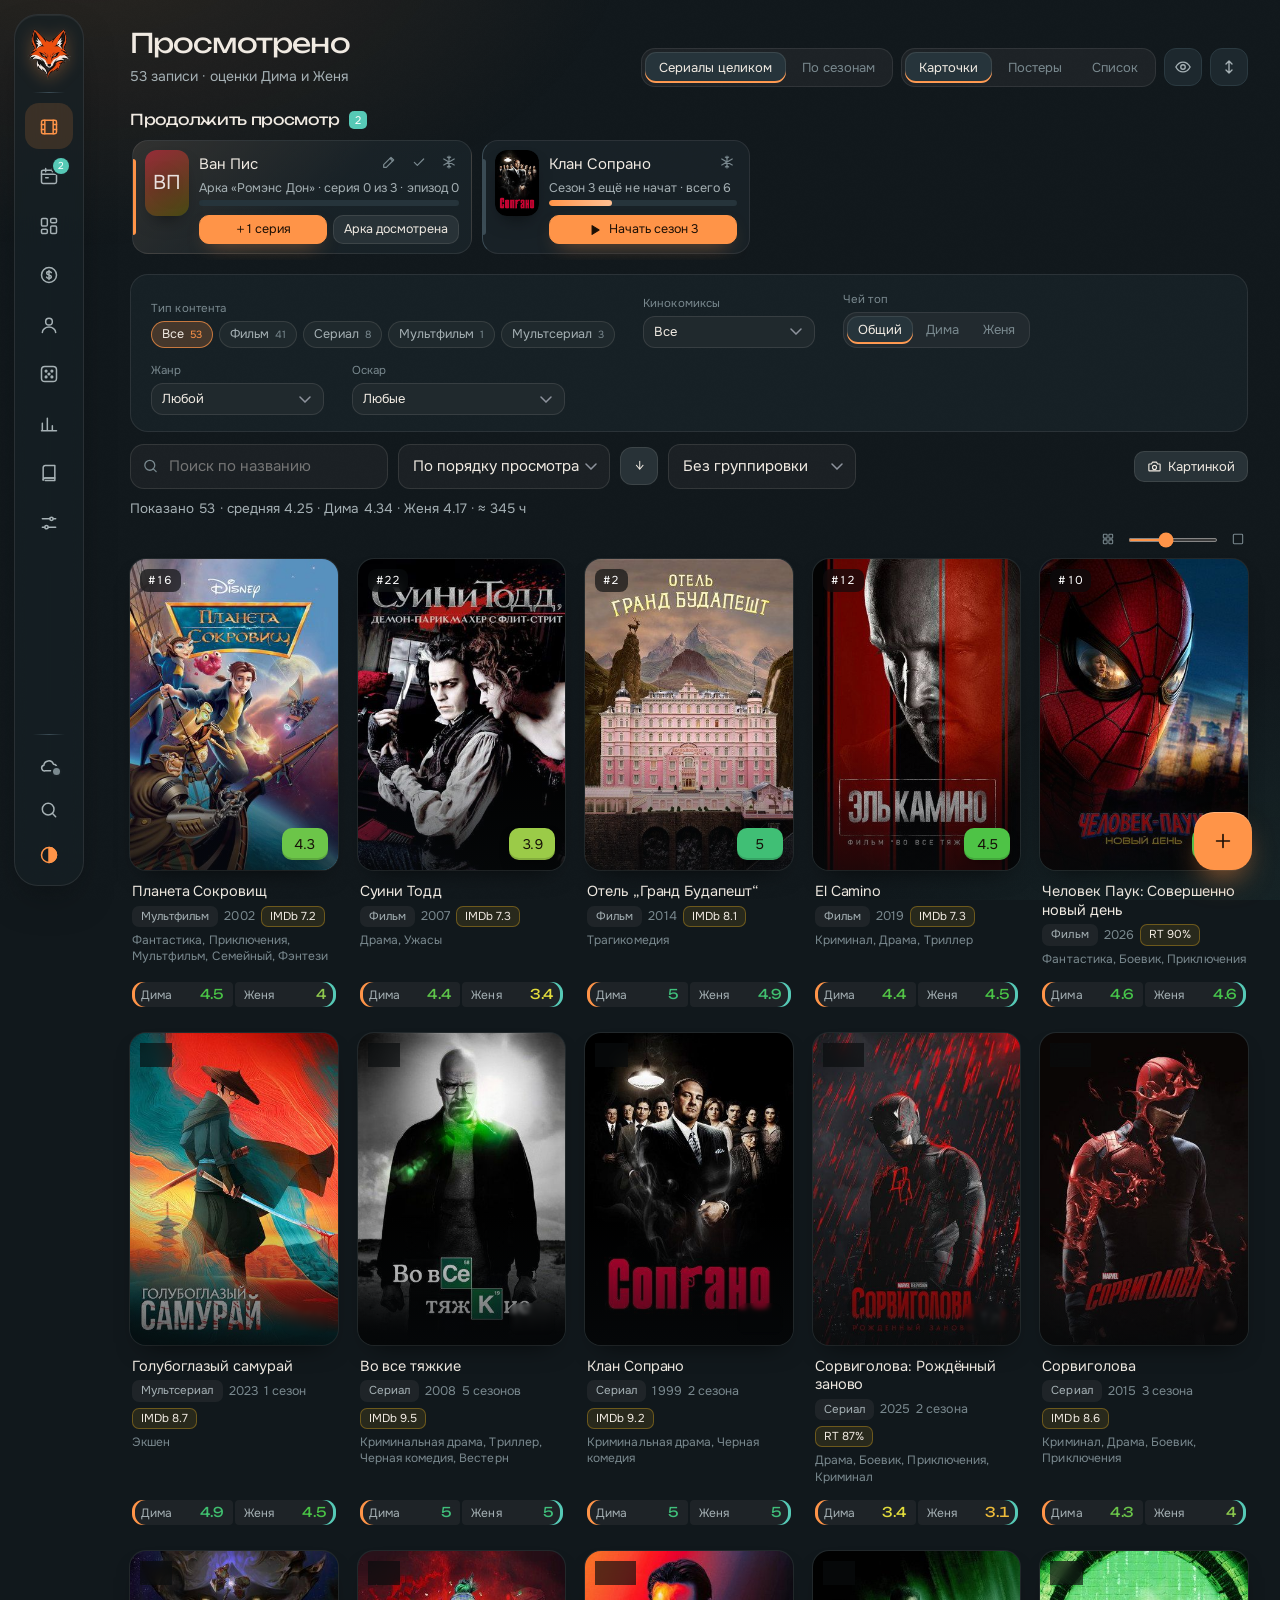
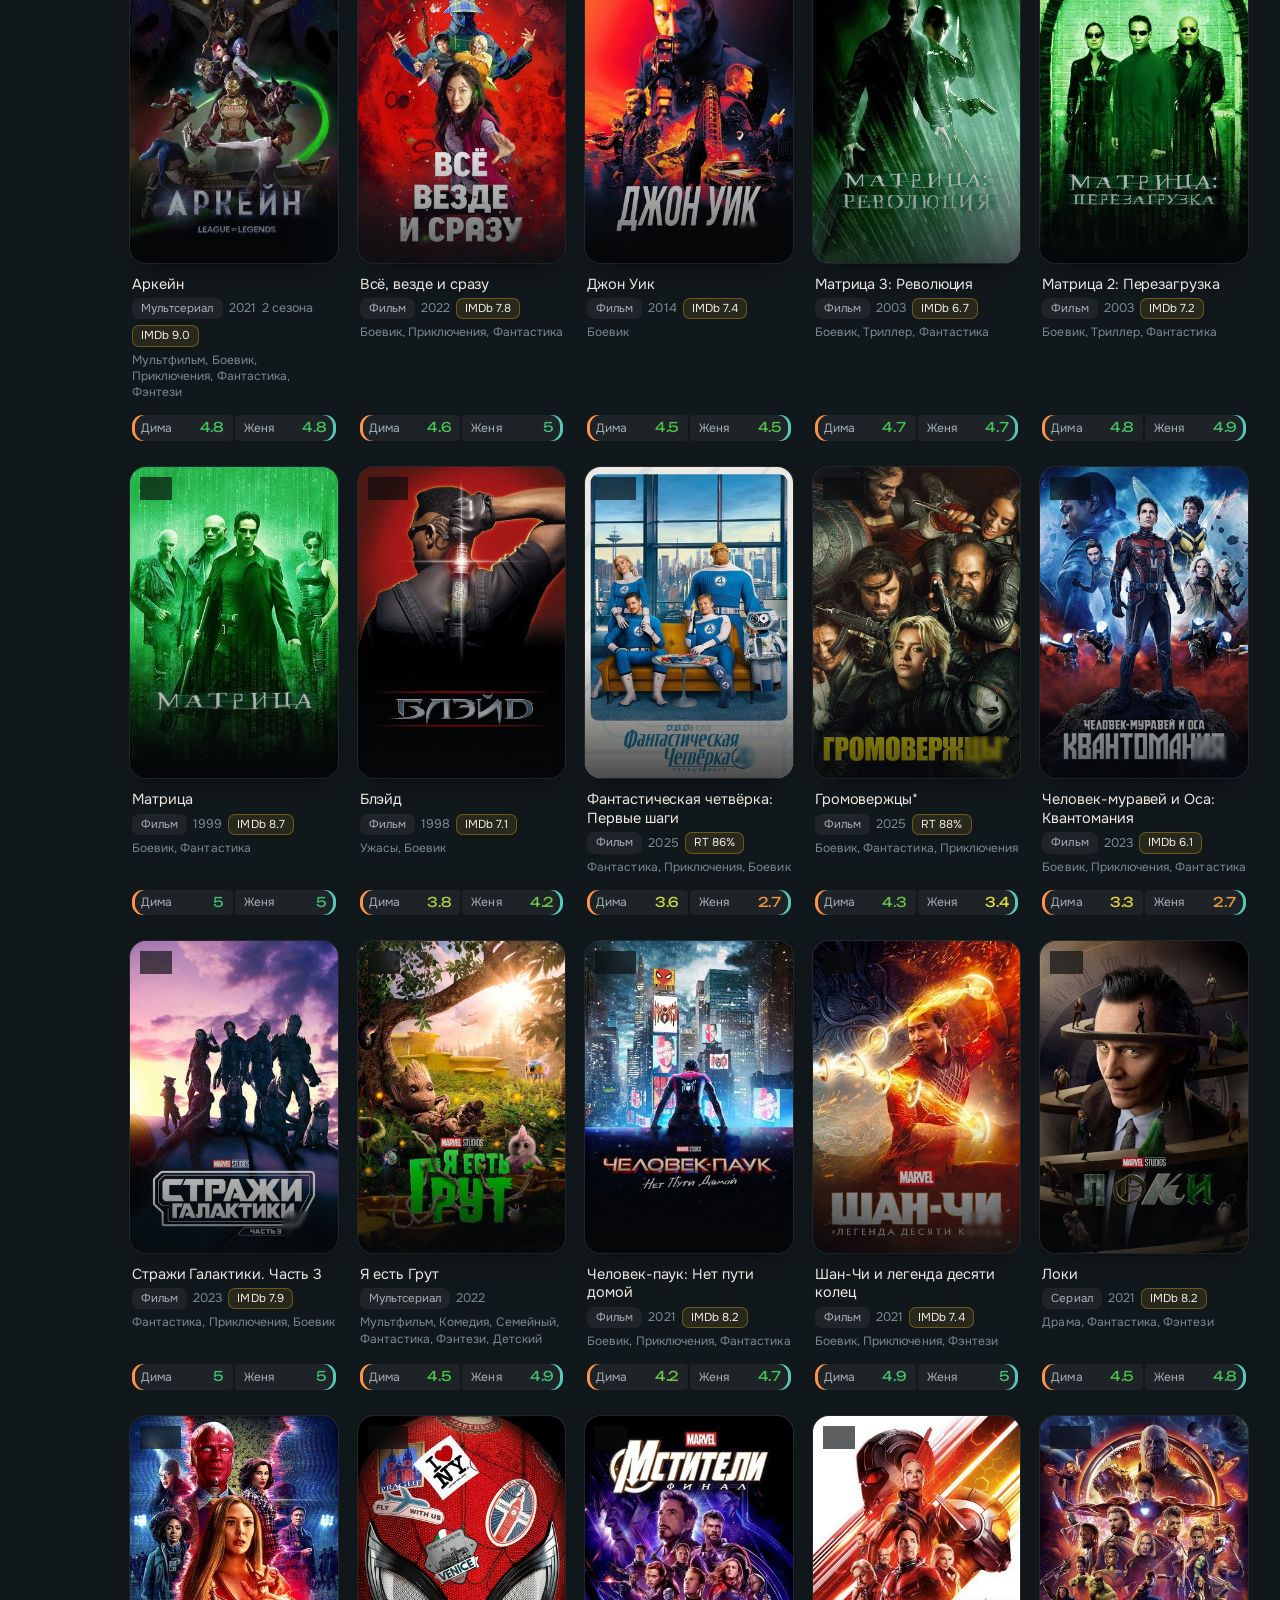
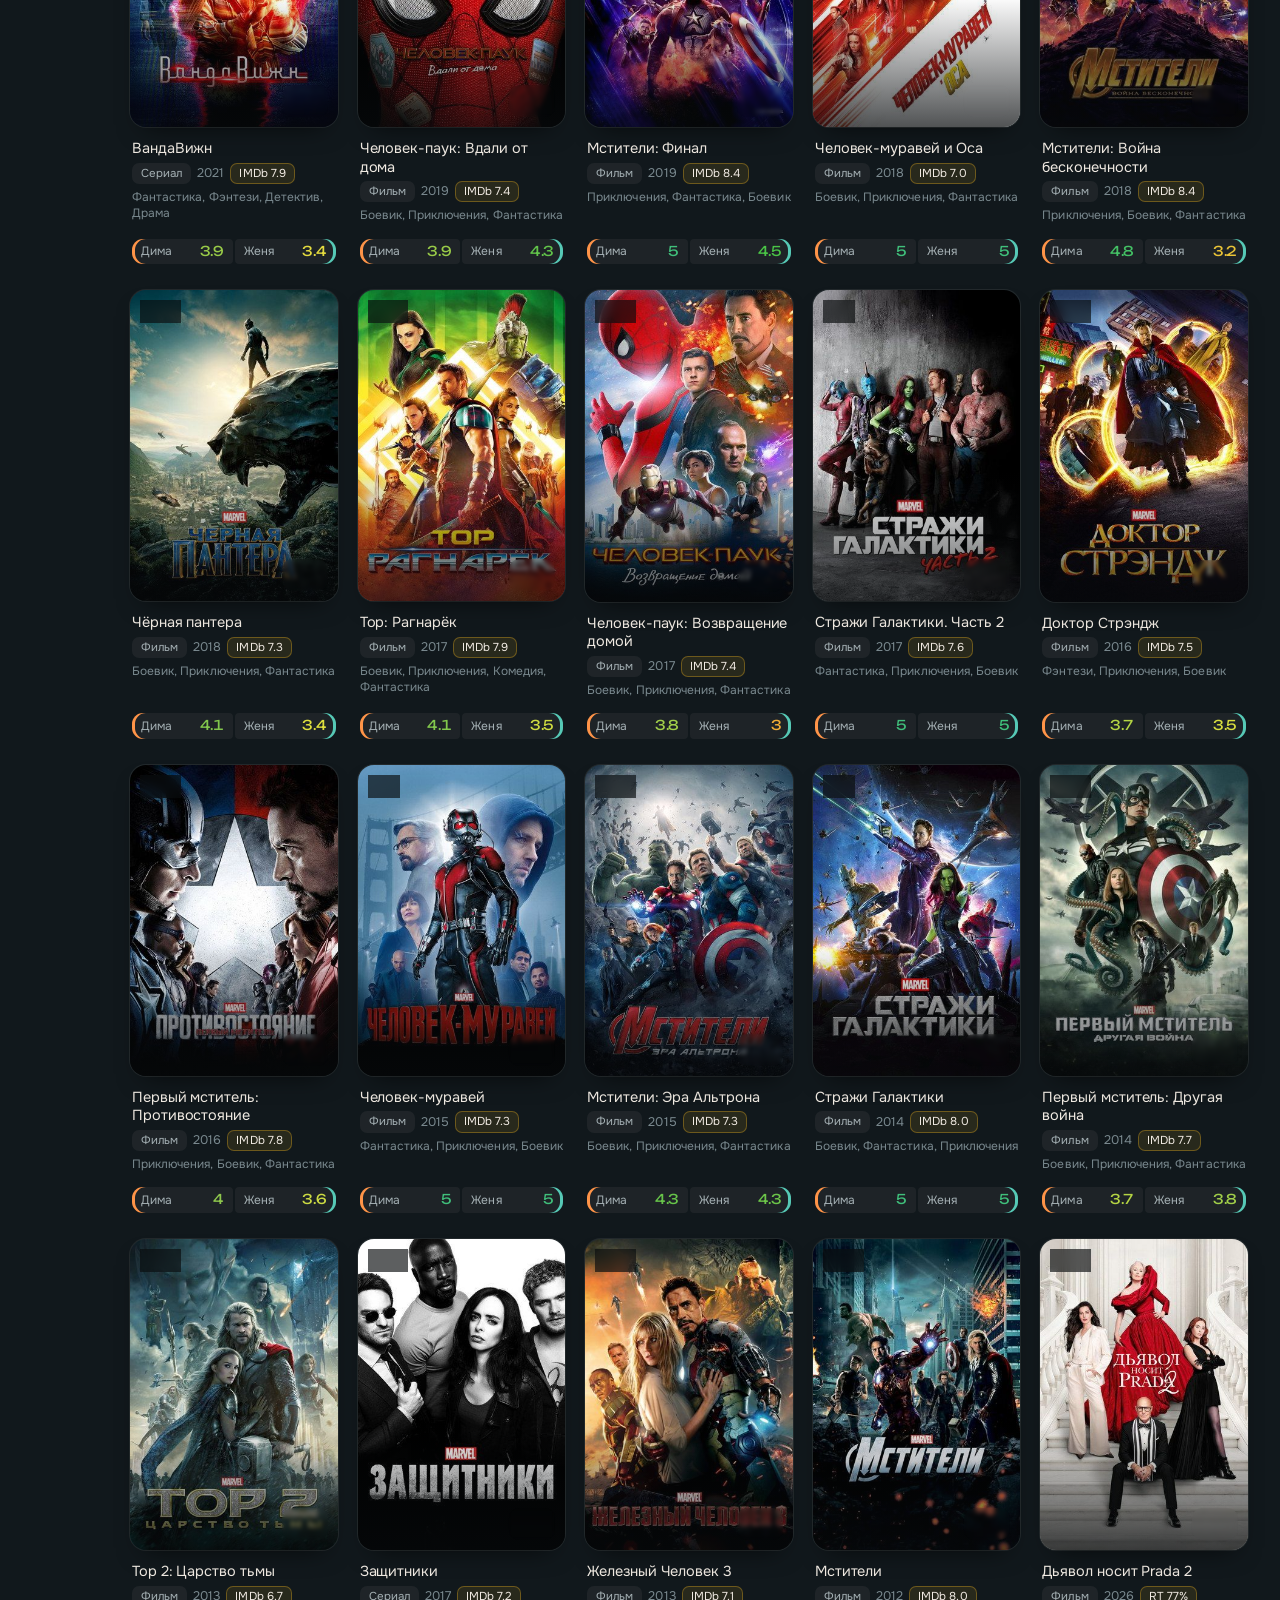
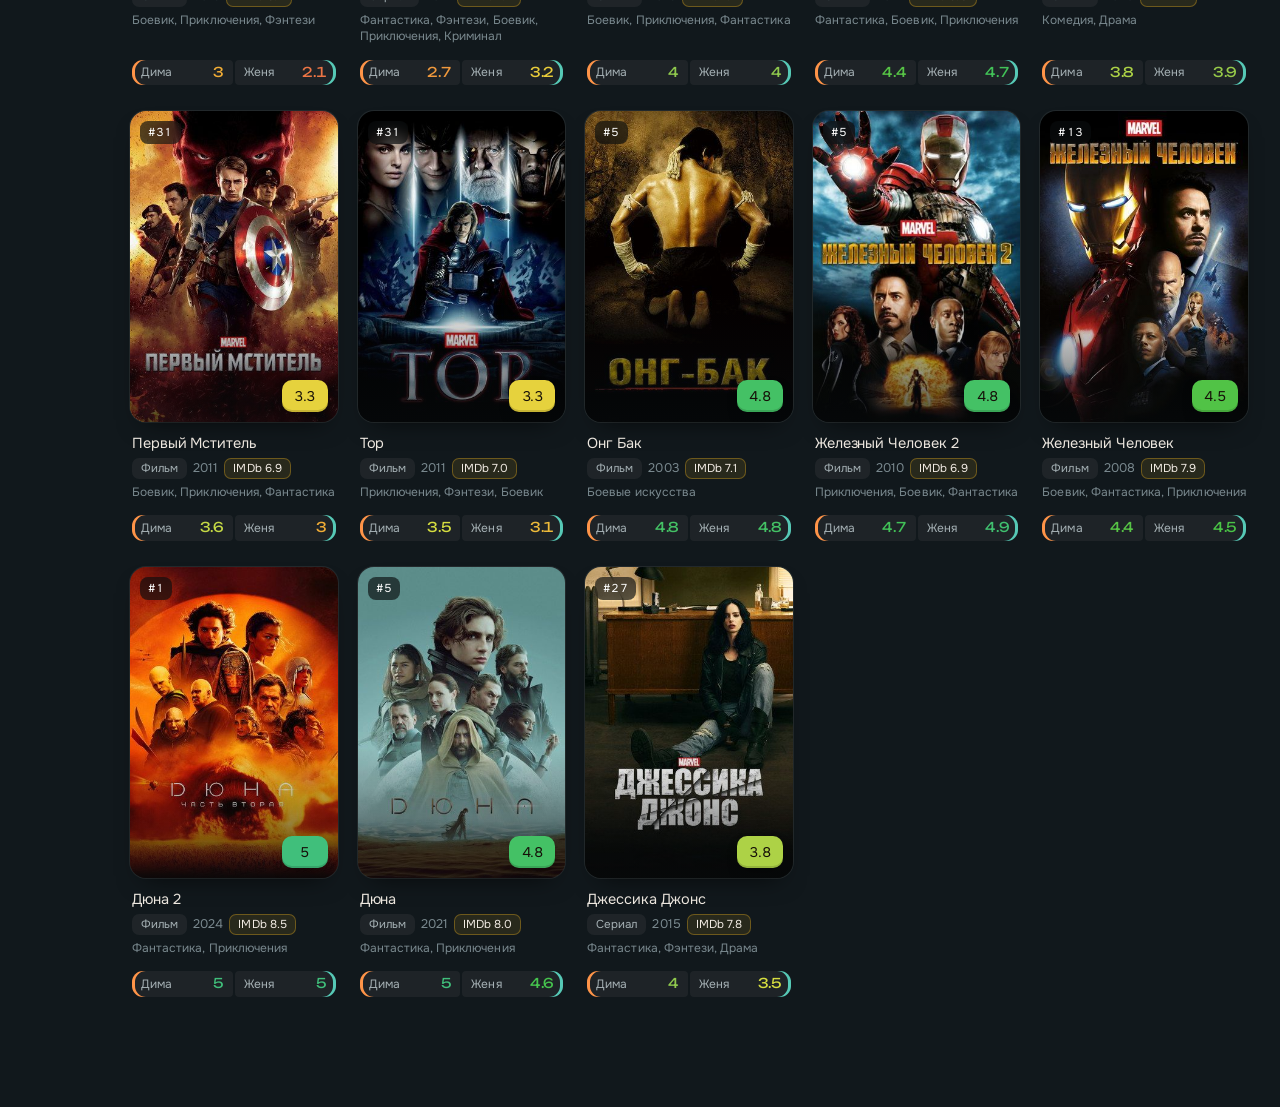
==== commit f872d615: "Add files via upload" ====
--- a/index.html
+++ b/index.html
@@ -609,7 +609,10 @@
   .grp-h small{font-size:11.5px}
   .sidebar{position:fixed;top:auto;left:0;right:0;bottom:0;width:100%!important;height:auto;flex-direction:row;border-right:0;border-top:1px solid color-mix(in srgb,var(--acc) 10%,var(--line));border-radius:0;z-index:30;transition:none;box-shadow:0 -4px 24px rgba(0,0,0,.35)}
   .sidebar:hover{width:100%!important}
-  .sb-logo{display:none}
+  .sb-logo,.sb-logo:not(:empty){position:fixed;top:calc(1px + env(safe-area-inset-top,0px));left:10px;right:auto;width:46px;height:46px;padding:0;border:0;z-index:36;display:flex}
+  .sb-logo::after{display:none}
+  .sb-logo svg{width:42px;height:42px}
+  html.fox-off .sb-logo{display:none}
   .sb-actions{position:fixed;top:0;left:0;right:0;z-index:35;flex-direction:row;justify-content:flex-end;padding:8px 14px calc(2px + env(safe-area-inset-top,0px));background:color-mix(in srgb,var(--bg) 85%,transparent)!important;backdrop-filter:blur(18px) saturate(1.3)!important;border-bottom:1px solid color-mix(in srgb,var(--acc) 10%,var(--line));gap:4px}
   .theme-picker{left:auto!important;right:8px!important;top:auto!important;bottom:auto!important;top:52px!important;max-height:calc(100vh - 120px);overflow-y:auto}
   .sb-actions .sb-btn .sb-ln{display:none!important}
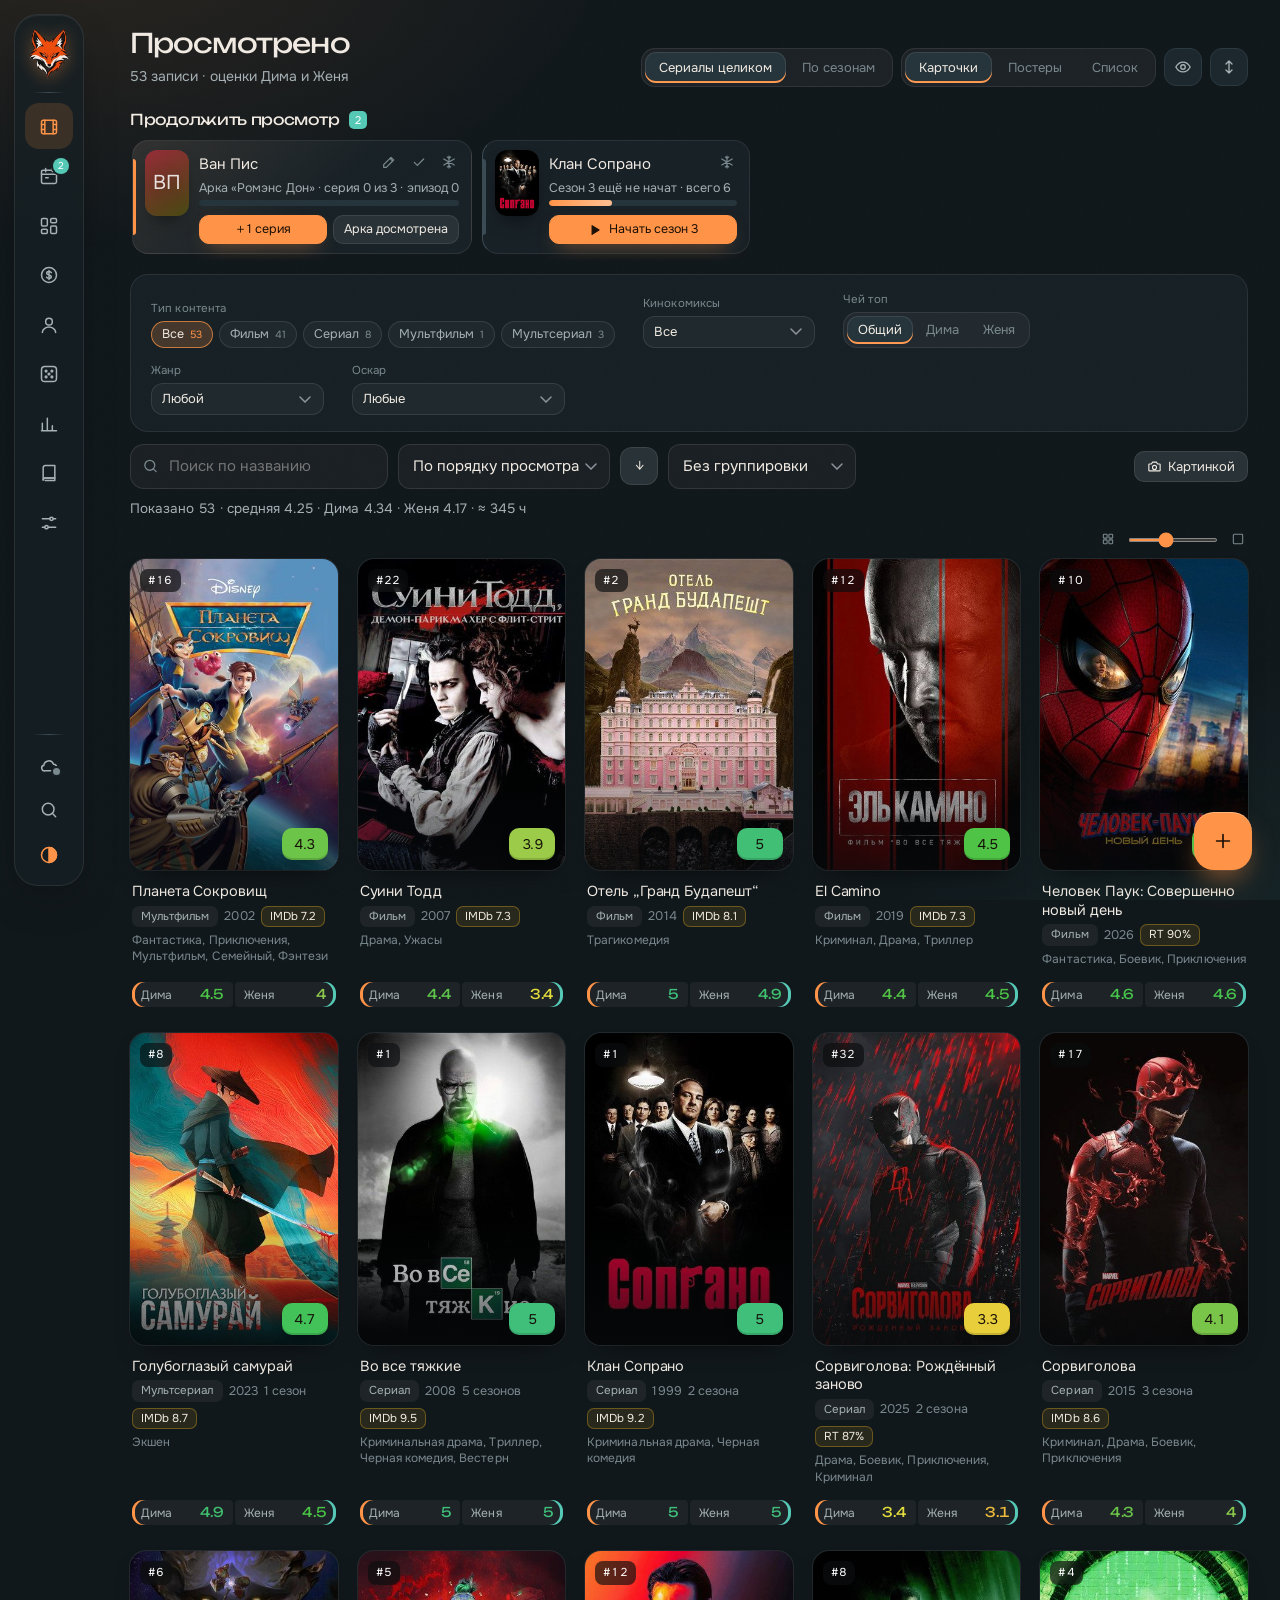
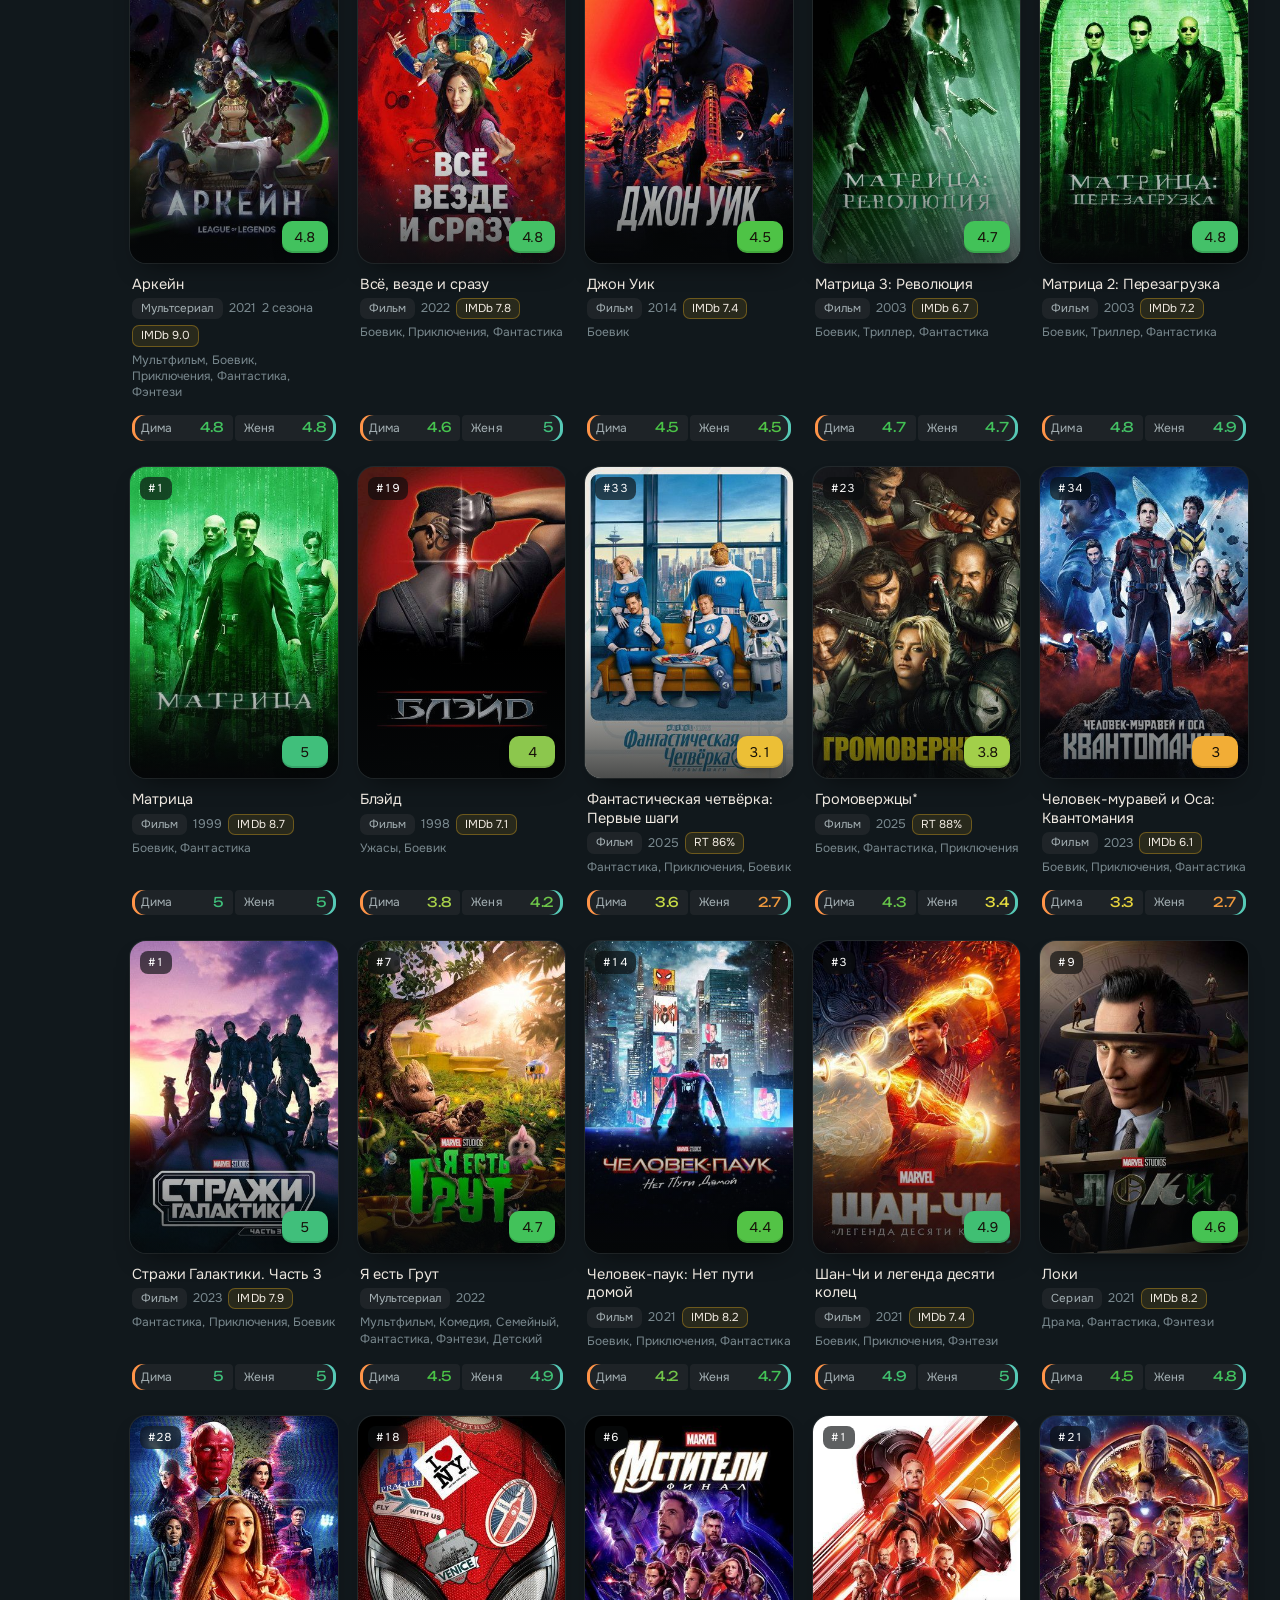
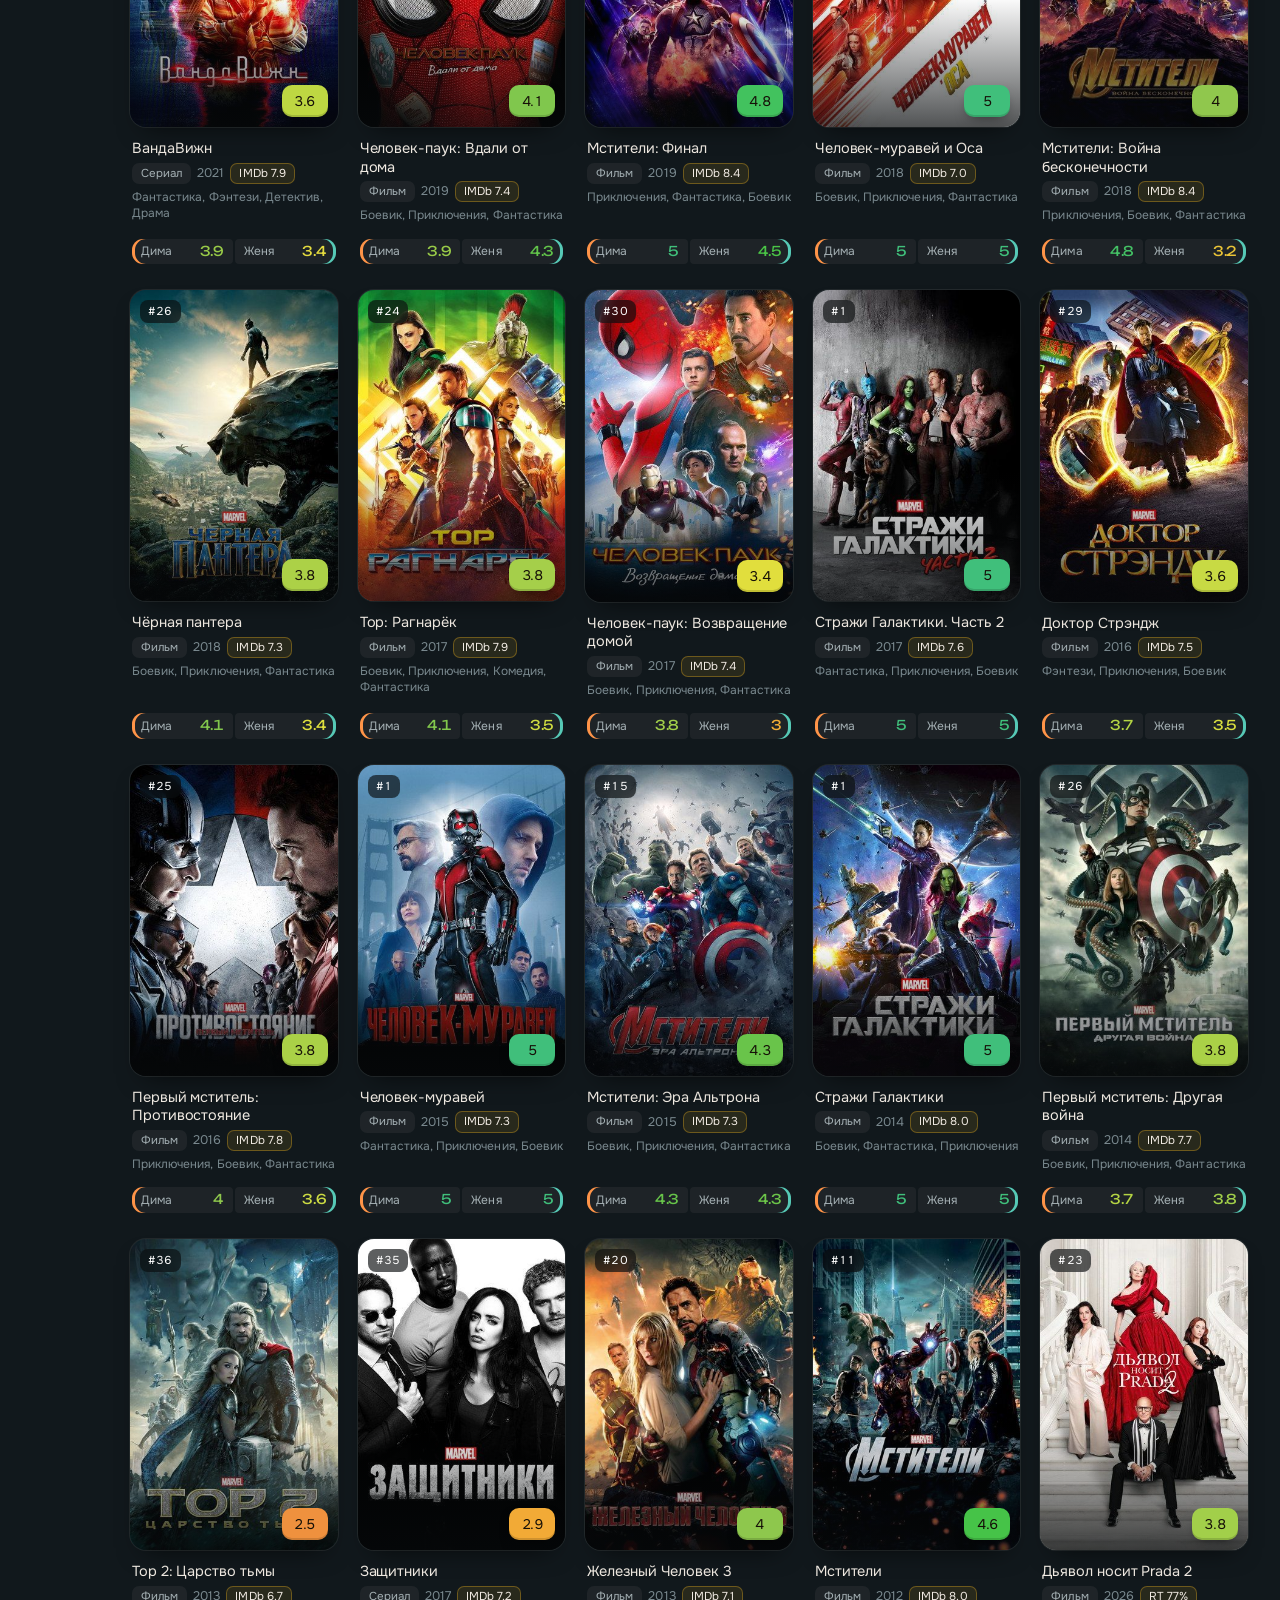
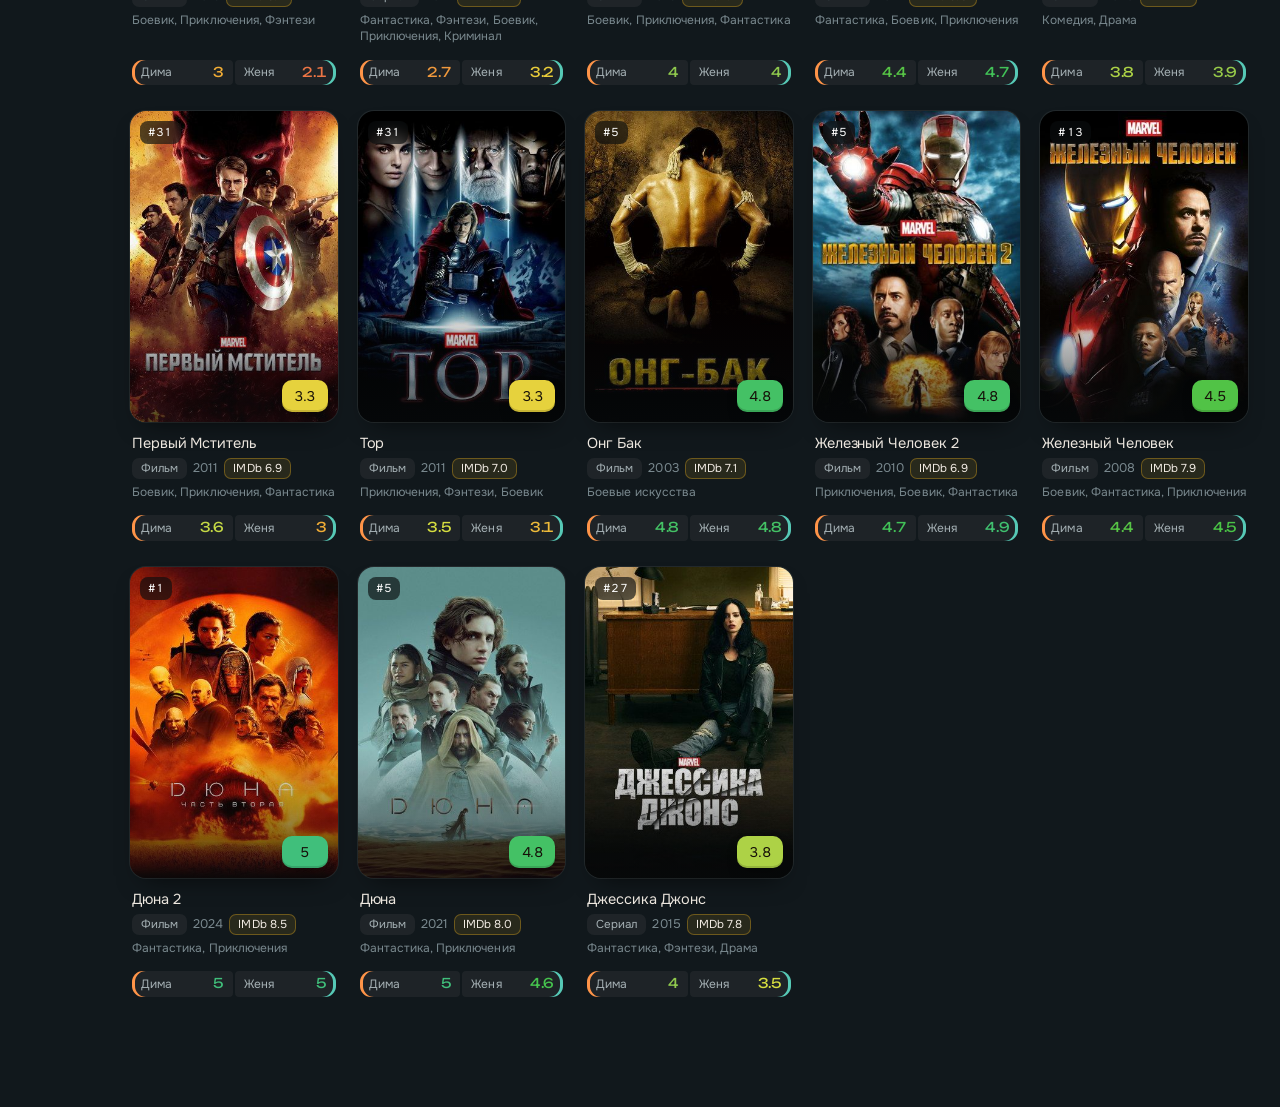
==== commit 14452051: "Add files via upload" ====
--- a/index.html
+++ b/index.html
@@ -1894,51 +1894,82 @@
   .bxf select{flex:1 1 44%}
   .bxr .bxn{width:22px}
 }
-.bxa-pick{display:flex;flex-direction:column;gap:10px}
-.bxa-res,.bxa-q,.bxa-sels{display:flex;flex-wrap:wrap;gap:6px;align-items:center}
-.bxa-q>.dim{font-size:12.5px;margin-right:2px}
-.bxa-sel{display:inline-flex;align-items:center;gap:6px;padding:4px 6px 4px 10px;border:1px solid var(--line);border-radius:999px;font-size:13px;background:var(--card-g)}
+.bxa-note{margin:0 0 14px;font-size:12.5px;color:var(--tx3);line-height:1.5}
+.bxa-hero{border:1px solid var(--line);border-radius:var(--r);background:var(--card-g);padding:12px 14px;display:flex;flex-direction:column;gap:12px}
+.bxa-top{display:flex;gap:10px;align-items:flex-start;justify-content:space-between}
+.bxa-sels{display:flex;flex-wrap:wrap;gap:6px;align-items:center;min-width:0}
+.bxa-addb{flex:none}
+.bxa-sel{display:inline-flex;align-items:center;gap:7px;padding:4px 4px 4px 10px;border:1px solid var(--line);border-radius:999px;font-size:13px;background:var(--bg2)}
 .bxa-sel a{color:var(--tx);text-decoration:none}
 .bxa-sel a:hover{text-decoration:underline}
-.bxa-sel i,.bxa-dot,.bxa-tr i{display:inline-block;width:10px;height:10px;border-radius:50%;flex:none}
-.bxa-dot{margin-right:7px;vertical-align:middle}
-.bxa-sel button{border:0;background:none;color:var(--tx3);cursor:pointer;font:inherit;padding:0 4px}
-.bxa-sel button:hover{color:var(--tx)}
-.bxa-ch{position:relative;margin-top:10px;border:1px solid var(--line);border-radius:var(--r);background:var(--card-g);padding:6px}
+.bxa-sel small,.bxa-cn small,.bxa-rn small{color:var(--tx3);font-size:11.5px}
+.bxa-sel i,.bxa-dot{display:inline-block;width:10px;height:10px;border-radius:50%;flex:none}
+.bxa-sel button{border:0;background:none;color:var(--tx3);cursor:pointer;font:inherit;padding:2px 6px;border-radius:50%}
+.bxa-sel button:hover{color:var(--tx);background:var(--line)}
+.bxa-pick{display:flex;flex-direction:column;gap:10px;padding-top:12px;border-top:1px dashed var(--line)}
+.bxa-pick .inp{width:100%}
+.bxa-res{display:flex;flex-wrap:wrap;gap:6px;align-items:center}
+.bxa-q{display:flex;flex-direction:column;gap:6px}
+.bxa-q>.dim{font-size:12px;letter-spacing:.02em}
+.bxa-row{display:flex;gap:6px;overflow-x:auto;scrollbar-width:none;padding-bottom:2px;mask-image:linear-gradient(90deg,#000 calc(100% - 28px),transparent)}
+.bxa-row::-webkit-scrollbar{display:none}
+.bxa-row .chip{flex:none}
+.bxa-ctl{display:flex;gap:10px;align-items:center;margin:16px 0 10px;overflow-x:auto;scrollbar-width:none}
+.bxa-ctl::-webkit-scrollbar{display:none}
+.bxa-ctl>*{flex:none}
+.bxa-ctl .inp{width:auto;padding-right:30px}
+.bxa-ch{position:relative;border:1px solid var(--line);border-radius:var(--r);background:var(--card-g);padding:10px 6px 4px}
 .bxa-ch svg{display:block;width:100%;height:auto}
-.bxa-gl{stroke:var(--line);stroke-width:1;vector-effect:non-scaling-stroke}
-.bxa-gl.z{stroke:var(--tx3)}
+.bxa-gl{stroke:var(--line);stroke-width:1;stroke-dasharray:2 4;vector-effect:non-scaling-stroke}
+.bxa-gl.z{stroke:var(--tx3);stroke-dasharray:none}
 .bxa-yt,.bxa-xt{fill:var(--tx3);font-size:11px}
 .bxa-yt{text-anchor:end;dominant-baseline:middle}
 .bxa-xt{text-anchor:middle}
-.bxa-ln{fill:none;stroke-width:2;stroke-linejoin:round;stroke-linecap:round;vector-effect:non-scaling-stroke}
+.bxa-ln{fill:none;stroke-width:2.4;stroke-linejoin:round;stroke-linecap:round;vector-effect:non-scaling-stroke}
+.bxa-ed{stroke:var(--bg);stroke-width:2}
+.bxa-el{fill:var(--tx);font-size:11.5px;dominant-baseline:middle}
 .bxa-cx{stroke:var(--tx3);stroke-width:1;stroke-dasharray:3 3;vector-effect:non-scaling-stroke}
+.bxa-cap{margin:6px 0 0;font-size:12px;color:var(--tx3);text-align:center}
 .bxa-tip{position:absolute;top:10px;z-index:3;min-width:190px;max-width:300px;padding:8px 10px;border:1px solid var(--line);border-radius:10px;background:var(--bg2);box-shadow:0 8px 24px rgba(0,0,0,.35);font-size:12.5px;pointer-events:none}
 .bxa-th{color:var(--tx3);margin-bottom:4px}
 .bxa-tr{display:grid;grid-template-columns:10px 1fr auto;gap:2px 7px;align-items:center;padding:2px 0}
+.bxa-tr i{display:inline-block;width:10px;height:10px;border-radius:50%}
 .bxa-tr span{overflow:hidden;text-overflow:ellipsis;white-space:nowrap}
 .bxa-tr small{grid-column:2/4;color:var(--tx3);font-size:11px;margin-top:-2px}
-.bxa-hl{margin:14px 0;padding-left:18px;display:flex;flex-direction:column;gap:4px;font-size:14px}
-.bxa-tb{width:100%;border-collapse:collapse;font-size:13px}
-.bxa-tb th,.bxa-tb td{padding:7px 8px;border-bottom:1px solid var(--line);text-align:right;white-space:nowrap}
-.bxa-tb th:first-child,.bxa-tb td:first-child{text-align:left}
-.bxa-tb th{color:var(--tx3);font-size:12px}
+.bxa-ins{display:grid;grid-template-columns:repeat(auto-fit,minmax(210px,1fr));gap:10px;margin:16px 0 0}
+.bxa-ins>div{display:flex;flex-direction:column;gap:2px;padding:10px 12px;border:1px solid var(--line);border-left:3px solid var(--c);border-radius:10px;background:var(--card-g);min-width:0}
+.bxa-ins span{font-size:11.5px;color:var(--tx3)}
+.bxa-ins b{font-size:14.5px;overflow:hidden;text-overflow:ellipsis;white-space:nowrap}
+.bxa-ins em{font-style:normal;font-size:13px;color:var(--tx2)}
+.bxa-cards{display:grid;grid-template-columns:repeat(auto-fit,minmax(250px,1fr));gap:12px;margin-top:14px}
+.bxa-card{border:1px solid var(--line);border-top:3px solid var(--c);border-radius:var(--r);background:var(--card-g);padding:12px 14px 10px;min-width:0}
+.bxa-cn{font-size:14px;overflow:hidden;text-overflow:ellipsis;white-space:nowrap}
+.bxa-big{font-size:26px;line-height:1.15;margin:6px 0 10px;display:flex;align-items:baseline;gap:8px;flex-wrap:wrap}
+.bxa-big small{font-size:12px;color:var(--tx3)}
+.bxa-card dl{margin:0;display:grid;grid-template-columns:1fr 1fr;gap:8px 12px}
+.bxa-card dl>div{min-width:0}
+.bxa-card dt{font-size:11.5px;color:var(--tx3)}
+.bxa-card dd{margin:1px 0 0;font-size:14px}
+.bxa-card dd small{font-size:11.5px;color:var(--tx3)}
 .bxa-bad{color:#e66767}
-.bxa-recs{margin-top:24px}
-.bxa-recs h3{margin:0 0 10px}
-.bxa-rl{margin:0;padding-left:26px;display:flex;flex-direction:column;gap:4px}
-.bxa-rl li{padding:4px 0;border-bottom:1px dashed var(--line)}
-.bxa-rl li>*{vertical-align:middle}
-.bxa-rl li{display:list-item}
-.bxa-rl .bxa-rn{display:inline-block;min-width:0;max-width:calc(100% - 190px);overflow:hidden;text-overflow:ellipsis;white-space:nowrap}
-.bxa-rl b{float:right;margin-left:10px}
-.bxa-rl .bxa-ab{float:right;margin-left:10px;padding:1px 9px}
-.tblw{overflow-x:auto}
-#bxaBody .seg{max-width:100%;overflow-x:auto;scrollbar-width:none}
+.bxa-recs{margin-top:28px}
+.bxa-recs h3{margin:0}
+.bxa-rl{list-style:none;margin:0;padding:0;display:flex;flex-direction:column;gap:6px}
+.bxa-rl li{position:relative;display:grid;grid-template-columns:26px minmax(0,1fr) 96px 36px;gap:10px;align-items:center;padding:7px 8px 7px 6px;border-radius:10px;overflow:hidden;isolation:isolate}
+.bxa-rl li::before{content:"";position:absolute;inset:0 auto 0 0;width:var(--p);background:color-mix(in srgb,var(--acc) 9%,transparent);border-radius:10px;z-index:-1}
+.bxa-rk{font-style:normal;text-align:center;color:var(--tx3);font-size:13px}
+.bxa-rn{overflow:hidden;text-overflow:ellipsis;white-space:nowrap}
+.bxa-rl b{white-space:nowrap;text-align:right}
+.bxa-ab{padding:1px 10px}
+@media(max-width:820px){.bxa-hero{padding:10px 12px}.bxa-big{font-size:24px}
+.bxa-ins,.bxa-cards{display:flex;overflow-x:auto;scroll-snap-type:x mandatory;gap:10px;margin-left:-14px;margin-right:-14px;padding:2px 14px 6px;scrollbar-width:none}
+.bxa-ins::-webkit-scrollbar,.bxa-cards::-webkit-scrollbar{display:none}
+.bxa-ins>div{flex:0 0 74%;scroll-snap-align:center}
+.bxa-cards{margin-top:10px}.bxa-card{flex:0 0 82%;scroll-snap-align:center}}
+#bxaBody .seg{max-width:none;overflow:visible}
 #bxaBody .seg button{white-space:nowrap}
 :root{--bx1:#3987e5;--bx2:#d95926;--bx3:#199e70;--bx4:#c98500;--bx5:#d55181;--bx6:#0ca30c}
 :root[data-theme="light"]{--bx1:#2a78d6;--bx2:#eb6834;--bx3:#1baf7a;--bx4:#eda100;--bx5:#e87ba4;--bx6:#008300}
-@media(max-width:820px){.bxa-rl .bxa-rn{max-width:calc(100% - 150px)}}
 /* выпадающие списки: в тёмной теме — тёмные */
 select.inp,select{color-scheme:inherit}
 select.inp option,select.inp optgroup,select option{background-color:var(--bg2);color:var(--tx)}
@@ -3889,16 +3920,23 @@
   if(hi<=lo)hi=lo+1;
   const nice=x=>{const p=Math.pow(10,Math.floor(Math.log10(x))),m=x/p;return(m<=1?1:m<=2?2:m<=2.5?2.5:m<=5?5:10)*p};
   const step=nice((hi-lo)/4);lo=Math.floor(lo/step)*step;hi=Math.ceil(hi/step)*step;
-  const bw=(document.getElementById("bxaBody")||{}).clientWidth||760,W=Math.max(300,Math.round(bw-14)),H=window.innerWidth<=820?240:300,L=bw<520?62:74,Rr=14,T=12,B=30,pw=W-L-Rr,ph=H-T-B;BXA.cw=bw;
+  const bw=(document.getElementById("bxaBody")||{}).clientWidth||760,W=Math.max(300,Math.round(bw-14)),H=window.innerWidth<=820?240:300,L=bw<520?62:74,Rr=68,T=12,B=30,pw=W-L-Rr,ph=H-T-B;BXA.cw=bw;
   const x=i=>L+(N<=1?pw/2:i/(N-1)*pw),y=v=>T+ph-(Math.max(lo,Math.min(hi,v))-lo)/(hi-lo)*ph;
   const fy=v=>metric==="wk"?bxaPct(v).replace("+0%","0%"):v===0?"0":fmtMoney(v);
   let g="";for(let v=lo;v<=hi+step/2;v+=step){const yy=y(v).toFixed(1);g+=`<line x1="${L}" x2="${W-Rr}" y1="${yy}" y2="${yy}" class="bxa-gl${Math.abs(v)<1e-9?" z":""}"/><text x="${L-8}" y="${yy}" class="bxa-yt">${esc(fy(v))}</text>`}
   const xs=[];const xstep=N<=12?1:N<=35?7:N<=75?14:30;for(let i=0;i<N;i+=xstep)xs.push(i);
   g+=xs.map(i=>`<text x="${x(i).toFixed(1)}" y="${H-8}" class="bxa-xt">${i+1}</text>`).join("");
   const lines=ser.map(s=>{let p="",on=false;s.v.forEach((v,i)=>{if(v==null){on=false;return}p+=(on?"L":"M")+x(i).toFixed(1)+" "+y(v).toFixed(1);on=true});return `<path d="${p}" class="bxa-ln" style="stroke:var(--bx${s.c})"/>`}).join("");
+  const segs=s=>{const out=[];let cur=[];s.v.forEach((v,i)=>{if(v==null){if(cur.length)out.push(cur);cur=[];return}cur.push([x(i),y(v)])});if(cur.length)out.push(cur);return out};
+  const base=y(Math.max(lo,Math.min(hi,0)));
+  const defs=metric==="wk"?"":`<defs>${ser.map(s=>`<linearGradient id="bxg${s.c}" x1="0" y1="0" x2="0" y2="1"><stop offset="0" stop-color="var(--bx${s.c})" stop-opacity=".16"/><stop offset="1" stop-color="var(--bx${s.c})" stop-opacity="0"/></linearGradient>`).join("")}</defs>`;
+  const areas=metric==="wk"?"":ser.map(s=>segs(s).filter(q=>q.length>1).map(q=>`<path d="M${q[0][0].toFixed(1)} ${base.toFixed(1)}${q.map(p=>`L${p[0].toFixed(1)} ${p[1].toFixed(1)}`).join("")}L${q[q.length-1][0].toFixed(1)} ${base.toFixed(1)}Z" fill="url(#bxg${s.c})"/>`).join("")).join("");
+  const ends=ser.map(s=>{let i=-1;for(let k=s.v.length-1;k>=0;k--)if(s.v[k]!=null){i=k;break}return i<0?null:{c:s.c,x:x(i),y:y(s.v[i]),t:metric==="wk"?bxaPct(s.v[i]):fmtMoney(s.v[i])}}).filter(Boolean);
+  const lab=ends.map(e=>({...e,ly:e.y})).sort((a,b)=>a.ly-b.ly);for(let k=1;k<lab.length;k++)if(lab[k].ly-lab[k-1].ly<13)lab[k].ly=lab[k-1].ly+13;
+  const endsSvg=ends.map(e=>`<circle cx="${e.x.toFixed(1)}" cy="${e.y.toFixed(1)}" r="3.6" class="bxa-ed" style="fill:var(--bx${e.c})"/>`).join("")+lab.map(e=>`<text x="${(e.x+8).toFixed(1)}" y="${e.ly.toFixed(1)}" class="bxa-el">${esc(e.t)}</text>`).join("");
   BXA.chart={ser,N,metric};
-  return `<div class="bxa-ch" id="bxaCh"><svg viewBox="0 0 ${W} ${H}" width="${W}" height="${H}" role="img" aria-label="График сборов по дням проката">${g}${lines}<line id="bxaCx" class="bxa-cx" x1="0" x2="0" y1="${T}" y2="${T+ph}" visibility="hidden"/><rect x="${L}" y="${T}" width="${pw}" height="${ph}" fill="transparent" id="bxaHit" data-l="${L}" data-pw="${pw}" data-w="${W}"/></svg><div class="bxa-tip" id="bxaTip" hidden></div></div>
-  <p class="dim" style="font-size:12px;margin:4px 0 0;text-align:center">День проката (1 — день премьеры в США)</p>`;
+  return `<div class="bxa-ch" id="bxaCh"><svg viewBox="0 0 ${W} ${H}" width="${W}" height="${H}" role="img" aria-label="График сборов по дням проката">${defs}${g}${areas}${lines}${endsSvg}<line id="bxaCx" class="bxa-cx" x1="0" x2="0" y1="${T}" y2="${T+ph}" visibility="hidden"/><rect x="${L}" y="${T}" width="${pw}" height="${ph}" fill="transparent" id="bxaHit" data-l="${L}" data-pw="${pw}" data-w="${W}"/></svg><div class="bxa-tip" id="bxaTip" hidden></div></div>
+  <p class="bxa-cap">День проката · 1 — день премьеры в США</p>`;
 }
 document.addEventListener("pointermove",e=>{
   const h=e.target&&e.target.id==="bxaHit"?e.target:null,tip=document.getElementById("bxaTip"),cx=document.getElementById("bxaCx");
@@ -3929,35 +3967,36 @@
   run.forEach(bxaRuGet);
   const chips=S.map(rl=>`<span class="bxa-sel"><i style="background:var(--bx${UI.bxaCol[rl]})"></i>${BXA.ru.get(rl)?`<a href="#" data-bxa-open="${rl}">${esc(bxaName(rl))}</a>`:esc(bxaName(rl))} <small>${bxaYear(rl)}</small><button type="button" data-bxa-rm="${rl}" aria-label="Убрать">✕</button></span>`).join("");
   const stats=S.map(rl=>({rl,s:bxaStat(rl)}));
-  const tbl=S.length?`<div class="tblw"><table class="bxa-tb"><thead><tr><th>Фильм</th><th title="Сборы первого уикенда (пт–вс)">Старт</th><th>Лучший день</th><th title="Изменение сборов второго уикенда к первому">2-й уикенд</th><th title="За сколько дней фильм собрал $100 млн в США">До $100 млн</th><th title="Итог, делённый на первый уикенд: чем больше, тем дольше фильм держался">Запас хода</th><th>Итог в США</th></tr></thead><tbody>${stats.map(({rl,s})=>`<tr><td><i class="bxa-dot" style="background:var(--bx${UI.bxaCol[rl]})"></i>${esc(bxaName(rl))}</td><td>${bxaM(s.w1)}</td><td>${bxaM(s.best)}<small class="dim"> · ${s.bestI+1}-й</small></td><td class="${s.drop2!=null&&s.drop2<-.6?"bxa-bad":""}">${bxaPct(s.drop2)}</td><td>${bxaDays(s.m100)}</td><td>${bxaX(s.legs)}</td><td>${bxaM(s.tot)}</td></tr>`).join("")}</tbody></table></div>`:"";
+  const cards=stats.length?`<div class="bxa-cards">${stats.map(({rl,s})=>`<article class="bxa-card" style="--c:var(--bx${UI.bxaCol[rl]})"><div class="bxa-cn">${esc(bxaName(rl))} <small>${bxaYear(rl)}</small></div><div class="bxa-big">${bxaM(s.tot)}<small>итог в США</small></div><dl><div title="Сборы первого уикенда (пт–вс)"><dt>Старт</dt><dd>${bxaM(s.w1)}</dd></div><div><dt>Лучший день</dt><dd>${bxaM(s.best)}<small> · ${s.bestI+1}-й</small></dd></div><div title="Изменение сборов второго уикенда к первому"><dt>2-й уикенд</dt><dd class="${s.drop2!=null&&s.drop2<-.6?"bxa-bad":""}">${bxaPct(s.drop2)}</dd></div><div title="За сколько дней фильм собрал $100 млн в США"><dt>До $100 млн</dt><dd>${bxaDays(s.m100)}</dd></div><div title="Итог, делённый на первый уикенд: чем больше, тем дольше фильм держался"><dt>Запас хода</dt><dd>${bxaX(s.legs)}</dd></div></dl></article>`).join("")}</div>`:"";
   const hl=[];
   if(stats.length>1){
     const by=(f,dir=1)=>stats.filter(x=>f(x.s)!=null).sort((a,b)=>dir*(f(b.s)-f(a.s)))[0];
-    const a=by(s=>s.m100?-s.m100:null);if(a)hl.push(`Быстрее всех до $100 млн — <b>${esc(bxaName(a.rl))}</b>: ${bxaDays(a.s.m100)}.`);
-    const b=by(s=>s.drop2!=null?-s.drop2:null);if(b&&b.s.drop2<0)hl.push(`Сильнее всех просел на втором уикенде — <b>${esc(bxaName(b.rl))}</b>: ${bxaPct(b.s.drop2)}.`);
-    const c=by(s=>s.legs);if(c)hl.push(`Дольше всех держался — <b>${esc(bxaName(c.rl))}</b>: итог в ${bxaX(c.s.legs).slice(1)} раза больше первого уикенда.`);
-    const d=by(s=>s.w1);if(d)hl.push(`Лучший старт — <b>${esc(bxaName(d.rl))}</b>: ${bxaM(d.s.w1)} за первый уикенд.`);
+    const a=by(s=>s.m100?-s.m100:null);if(a)hl.push(["Быстрее всех до $100 млн",a.rl,bxaDays(a.s.m100)]);
+    const b=by(s=>s.drop2!=null?-s.drop2:null);if(b&&b.s.drop2<0)hl.push(["Сильнее всех просел на втором уикенде",b.rl,bxaPct(b.s.drop2)]);
+    const c=by(s=>s.legs);if(c)hl.push(["Дольше всех держался",c.rl,"итог в "+bxaX(c.s.legs).slice(1)+" раза больше первого уикенда"]);
+    const d=by(s=>s.w1);if(d)hl.push(["Лучший старт",d.rl,bxaM(d.s.w1)+" за первый уикенд"]);
   }
   const rk=BXA_REC.find(r=>r[0]===UI.bxaRec)||BXA_REC[0];
   const yrs=UI.bxaRy||"all",ys=[...new Set(Object.values(BXA.db.films).map(f=>f.o.slice(0,4)))].sort().reverse();
   const rec=Object.keys(BXA.db.films).filter(rl=>yrs==="all"||bxaYear(rl)===yrs).map(rl=>({rl,s:bxaStat(rl)})).map(x=>({...x,k:rk[2](x.s)})).filter(x=>x.k!=null).sort((a,b)=>b.k-a.k).slice(0,10);
   rec.forEach(x=>bxaRuGet(x.rl));
-  const res=BXA.res;
-  box.innerHTML=`<p class="dim" style="margin:0 0 12px;font-size:12.5px">Прокат в США по данным Box Office Mojo · ${nF} ${plural(nF,"фильм","фильма","фильмов")}${up?` · обновлено ${up}`:""}. Мировых сборов по дням в открытом доступе нет.</p>
-  <div class="panel bxa-pick">
-    <div class="row" style="gap:8px"><input class="inp" id="bxaQ" value="${esc(BXA.q)}" placeholder="Найти фильм для сравнения" autocomplete="off" style="flex:1;min-width:180px"></div>
-    ${res?`<div class="bxa-res">${res.length?res.map(rl=>bxaFilmBtn(rl)).join(""):BXA.qRun?"":`<span class="dim">В файле сборов такого фильма нет — его можно добавить в <code>tools/box-extra.txt</code> (IMDb-номер).</span>`}${BXA.qRun?`<span class="dim">⏳ ищу…</span>`:""}</div>`:""}
-    <div class="bxa-sels">${chips||`<span class="dim">Выберите до ${BXA_MAX} фильмов.</span>`}</div>
-    ${run.length?`<div class="bxa-q"><span class="dim">Сейчас в прокате:</span>${run.map(rl=>bxaFilmBtn(rl)).join("")}</div>`:""}
-    ${mine.length?`<div class="bxa-q"><span class="dim">Из вашей базы:</span>${mine.map(x=>bxaFilmBtn(x.rl)).join("")}</div>`:""}
-  </div>
-  ${S.length?`<div class="toolbar" style="margin-top:14px">${seg("bxaMet",met,[["cum","Накопленные"],["day","По дням"],["wk","Неделя к неделе"]])}${seg("bxaR",R,[["10","10 дней"],["30","30"],["60","60"],["all","Весь прокат"]])}</div>
-  ${bxaChart(S)}${met==="wk"?`<p class="dim" style="font-size:12.5px;margin:6px 0 0">Сколько фильм собрал в этот день по сравнению с тем же днём неделей раньше: −50% — сборы упали вдвое.</p>`:""}
-  ${hl.length?`<ul class="bxa-hl">${hl.map(h=>`<li>${h}</li>`).join("")}</ul>`:""}${tbl}`:""}
+  const kmax=rec.length?rec[0].k:1,kmin=rec.length?rec[rec.length-1].k:0,rel=k=>kmax===kmin?1:.14+.86*(k-kmin)/(kmax-kmin);
+  const res=BXA.res,open=UI.bxaPick==="1"||!S.length||!!BXA.q;
+  box.innerHTML=`<p class="bxa-note">Прокат в США по данным Box Office Mojo · ${nF} ${plural(nF,"фильм","фильма","фильмов")}${up?` · обновлено ${up}`:""}. Мировых сборов по дням в открытом доступе нет.</p>
+  <section class="bxa-hero">
+    <div class="bxa-top"><div class="bxa-sels">${chips||`<span class="dim">Выберите до ${BXA_MAX} фильмов для сравнения</span>`}</div><button type="button" class="chip sm bxa-addb${open?" on":""}" data-bxu="bxaPick:${open&&S.length&&!BXA.q?0:1}">＋ Фильм</button></div>
+    ${open?`<div class="bxa-pick"><input class="inp" id="bxaQ" value="${esc(BXA.q)}" placeholder="Найти фильм по названию" autocomplete="off">
+      ${res?`<div class="bxa-res">${res.length?res.map(rl=>bxaFilmBtn(rl)).join(""):BXA.qRun?"":`<span class="dim">В файле сборов такого фильма нет. Его можно добавить в <code>tools/box-extra.txt</code> (IMDb-номер).</span>`}${BXA.qRun?`<span class="dim">⏳ ищу…</span>`:""}</div>`:""}
+      ${run.length?`<div class="bxa-q"><span class="dim">Сейчас в прокате</span><div class="bxa-row">${run.map(rl=>bxaFilmBtn(rl)).join("")}</div></div>`:""}
+      ${mine.length?`<div class="bxa-q"><span class="dim">Из вашей базы</span><div class="bxa-row">${mine.map(x=>bxaFilmBtn(x.rl)).join("")}</div></div>`:""}</div>`:""}
+  </section>
+  ${S.length?`<div class="bxa-ctl">${seg("bxaMet",met,[["cum","Накопленные"],["day","По дням"],["wk","Неделя к неделе"]])}${seg("bxaR",R,[["10","10 дней"],["30","30"],["60","60"],["all","Весь прокат"]])}</div>
+  ${bxaChart(S)}${met==="wk"?`<p class="bxa-cap" style="margin-top:2px">Сколько фильм собрал в этот день по сравнению с тем же днём неделей раньше: −50% значит, что сборы упали вдвое.</p>`:""}
+  ${hl.length?`<div class="bxa-ins">${hl.map(([t,rl,v])=>`<div style="--c:var(--bx${UI.bxaCol[rl]})"><span>${t}</span><b>${esc(bxaName(rl))}</b><em>${v}</em></div>`).join("")}</div>`:""}${cards}`:""}
   <section class="bxa-recs"><h3>Рекорды</h3>
-    <div class="toolbar">${seg("bxaRec",rk[0],BXA_REC.map(r=>[r[0],r[1]]))}<select class="inp" id="bxaRy" style="width:auto"><option value="all">Все годы</option>${ys.map(y=>`<option ${y===yrs?"selected":""}>${y}</option>`).join("")}</select></div>
-    <ol class="bxa-rl">${rec.map(x=>`<li><span class="bxa-rn">${esc(bxaName(x.rl))} <small class="dim">${bxaYear(x.rl)}</small></span><b>${rk[3](x.s)}</b>${bxaSel().includes(x.rl)?`<button type="button" class="chip sm on bxa-ab" data-bxa-rm="${x.rl}" title="Убрать из сравнения">✓</button>`:`<button type="button" class="chip sm bxa-ab" data-bxa-add="${x.rl}" title="Добавить в сравнение">＋</button>`}</li>`).join("")}</ol>
-    ${rk[0]==="legs"?`<p class="dim" style="font-size:12px">Только фильмы со стартом от $10 млн.</p>`:rk[0]==="drop"?`<p class="dim" style="font-size:12px">Только фильмы со стартом от $20 млн.</p>`:""}
+    <div class="bxa-ctl">${seg("bxaRec",rk[0],BXA_REC.map(r=>[r[0],r[1]]))}<select class="inp" id="bxaRy"><option value="all">Все годы</option>${ys.map(y=>`<option ${y===yrs?"selected":""}>${y}</option>`).join("")}</select></div>
+    <ol class="bxa-rl">${rec.map((x,n)=>`<li style="--p:${(rel(x.k)*100).toFixed(1)}%"><i class="bxa-rk">${n+1}</i><span class="bxa-rn">${esc(bxaName(x.rl))} <small>${bxaYear(x.rl)}</small></span><b>${rk[3](x.s)}</b>${bxaSel().includes(x.rl)?`<button type="button" class="chip sm on bxa-ab" data-bxa-rm="${x.rl}" title="Убрать из сравнения">✓</button>`:`<button type="button" class="chip sm bxa-ab" data-bxa-add="${x.rl}" title="Добавить в сравнение">＋</button>`}</li>`).join("")}</ol>
+    ${rk[0]==="legs"?`<p class="bxa-cap" style="text-align:left">Только фильмы со стартом от $10 млн.</p>`:rk[0]==="drop"?`<p class="bxa-cap" style="text-align:left">Только фильмы со стартом от $20 млн.</p>`:""}
   </section>`;
   const q=document.getElementById("bxaQ");
   if(q){if(BXA.focus){q.focus();q.setSelectionRange(q.value.length,q.value.length);BXA.focus=false}
@@ -7828,12 +7867,12 @@
   rateMid:["Неплохо, неплохо 🙂","Записал. Хороший вечер получился","Крепкая середина"],
   rateLow:["Ой… Бывает 🥲","Минус вечер — плюс опыт","Лис сочувствует и подаёт плед"],
   watched:["Отмечено! Ещё один в копилку 🍿"],
-  plan:["В планах! Попкорн уже готов 🍿","Записал на «когда-нибудь вместе»","Хороший выбор — пусть ждёт своего вечера"],
+  plan:["В планах! Попкорн уже готов 🍿","Записал на «когда-нибудь вместе»","Пусть ждёт своего вечера"],
   quizOk:["Верно! 🦊","В яблочко!","Точно!","Память как у лиса"],
   quizStreak:["Серия {n}! 🔥","{n} подряд — вы машины!"],
   quizBad:["Мимо… но это же весело","Ничего, в следующий раз","Хм, коварный вопрос"],
   quizHi:["Блестящий раунд! 🏆"],quizMid:["Хороший результат!"],quizLo:["Кино стоит пересмотреть 😄"],
-  theme:["Тема «{n}» — отличный вкус! 🎨"],
+  theme:["Тема «{n}» включена 🎨"],
   backup:["Копия спрятана в норку 💾"],
   roll:["Крутим барабан… 🎰"],rollWin:["Сегодня смотрим вот это! 🍿"],
   poke:["Тык!","Эй, щекотно 😄","Я тут, я слушаю","Хвост не трогать!","Кино? Кино!"],
